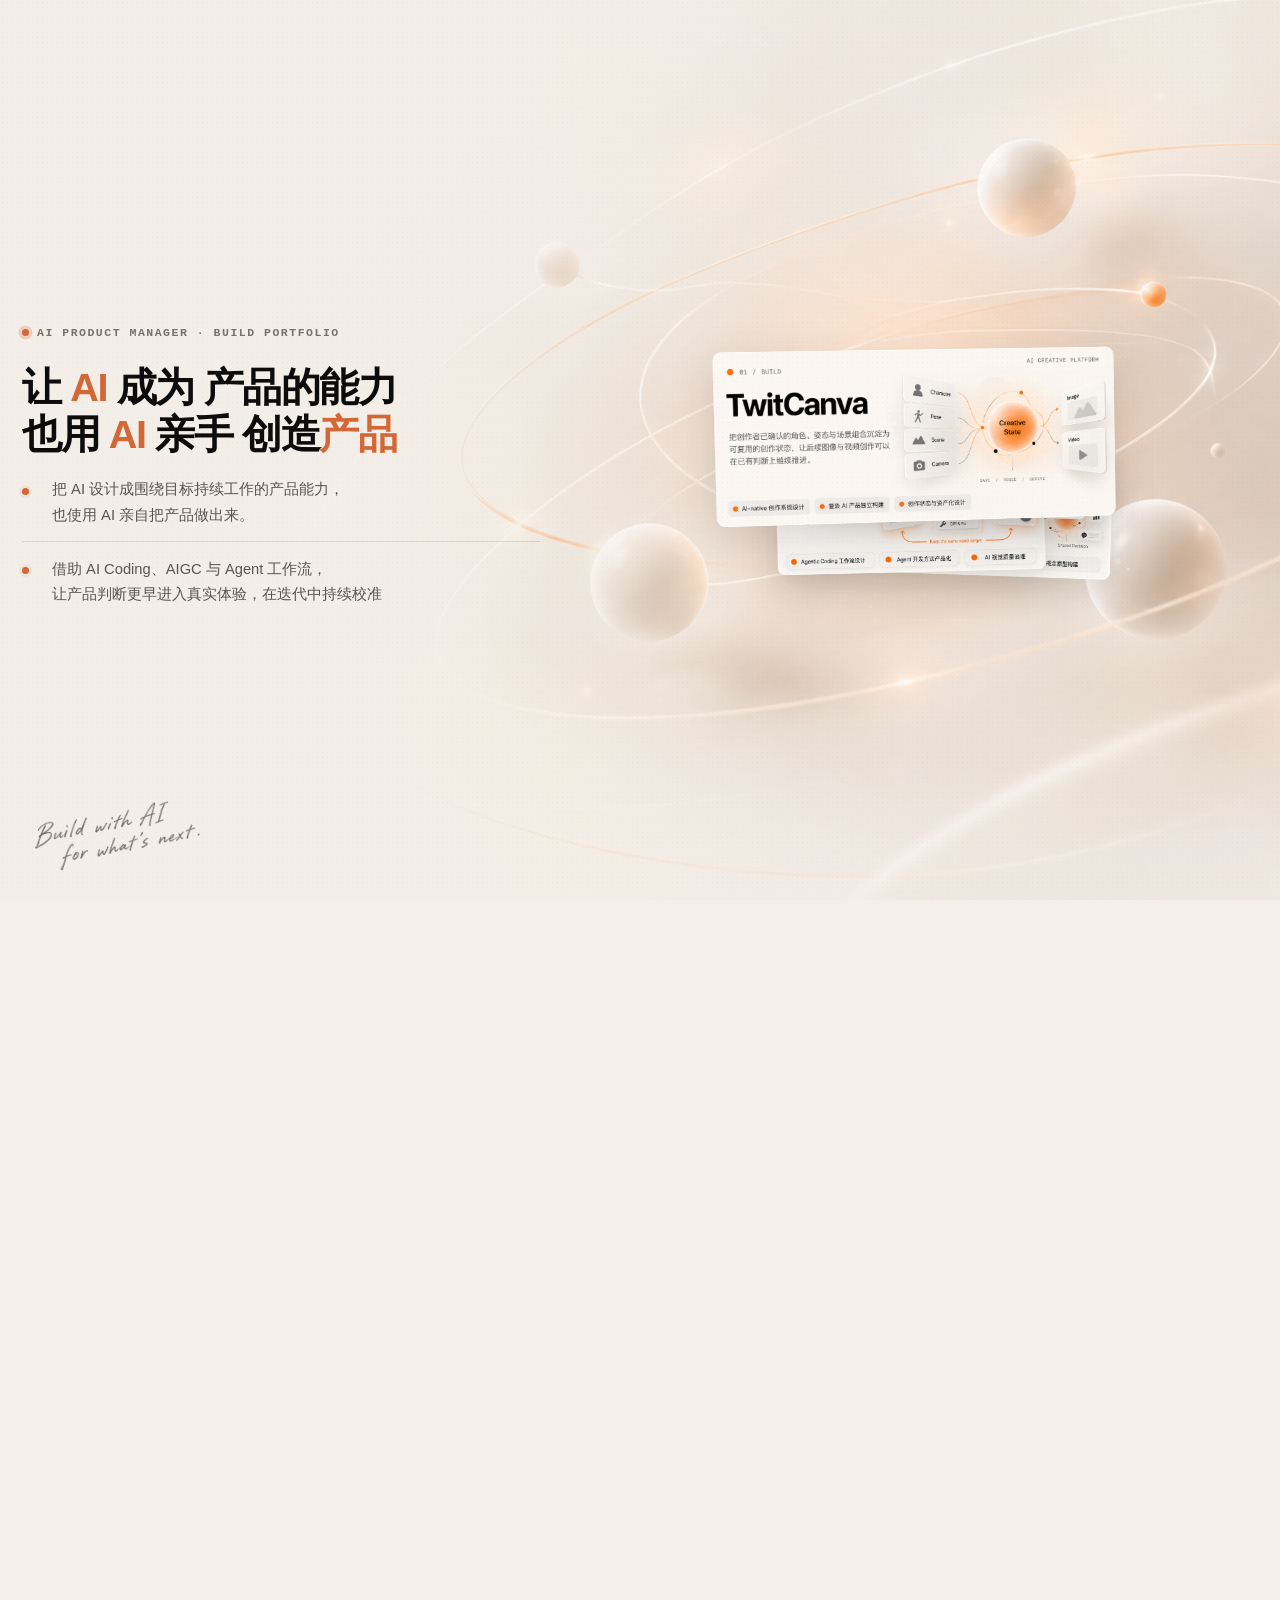
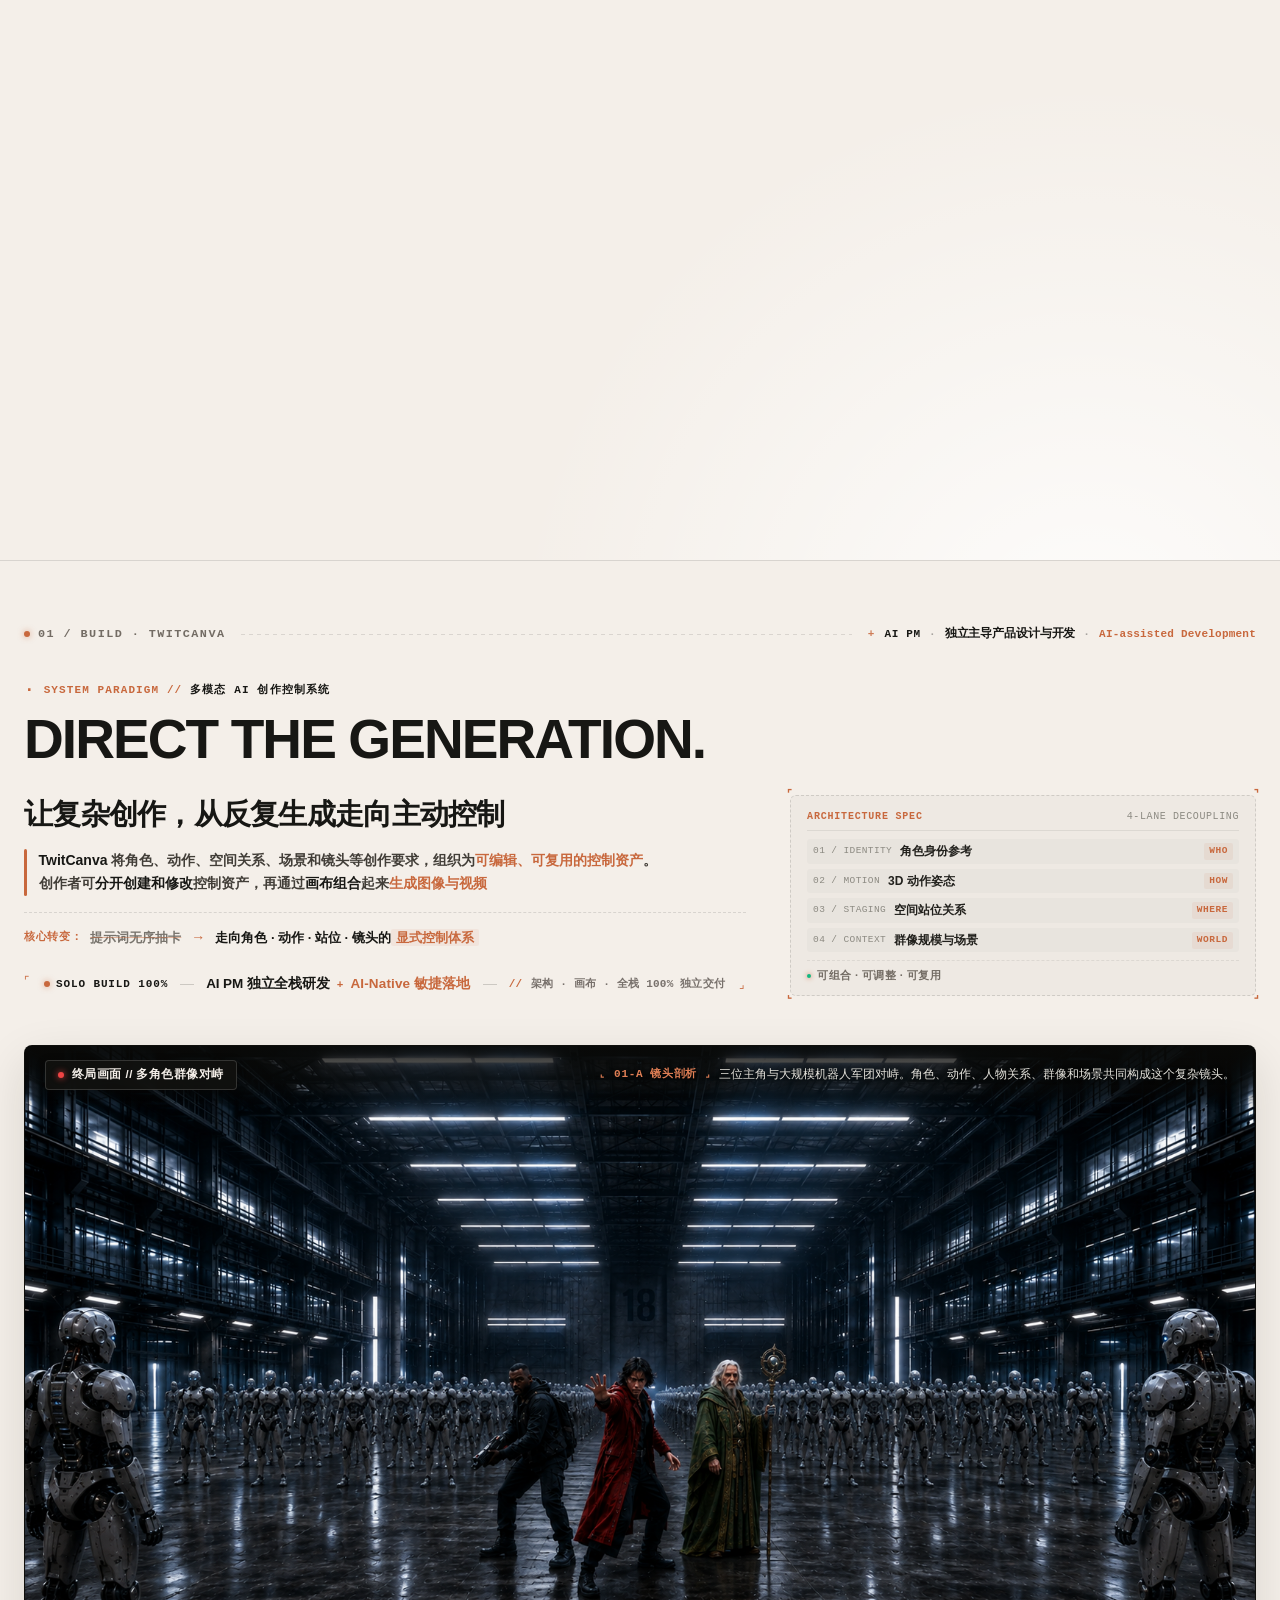
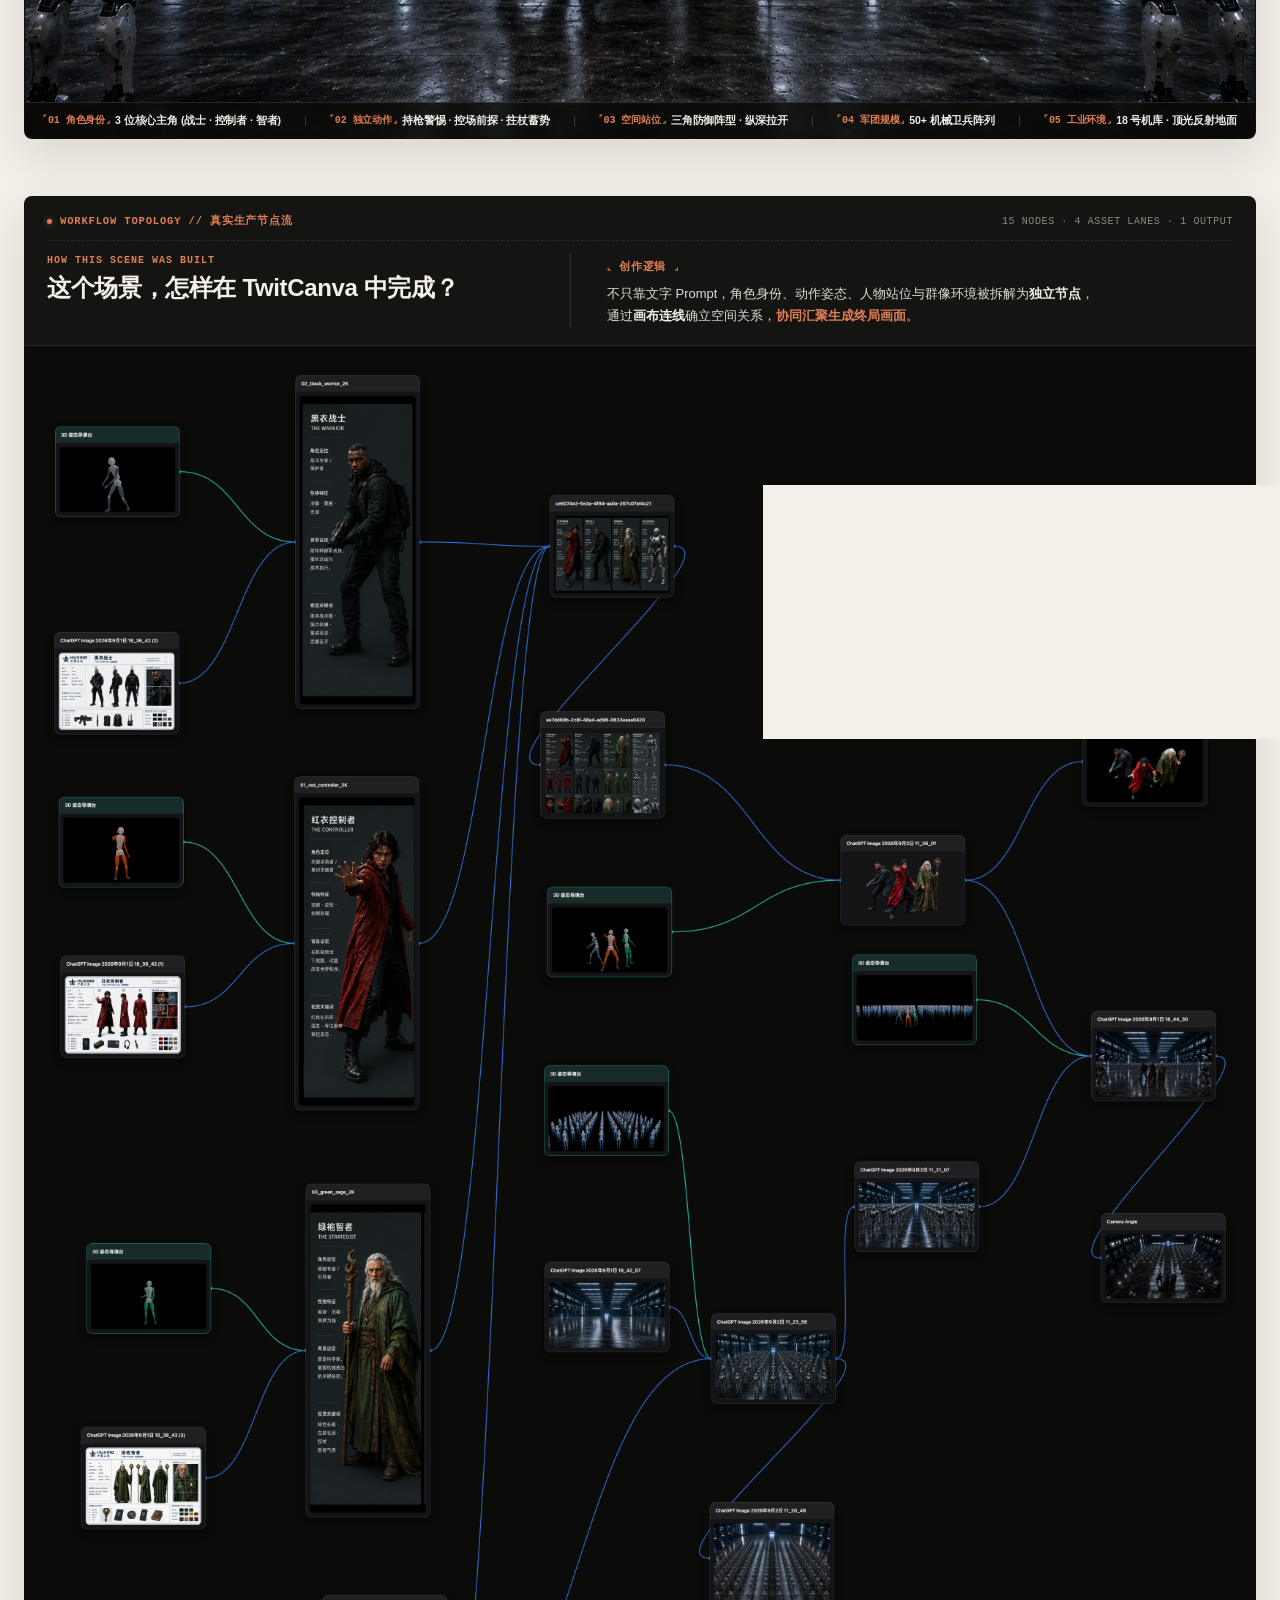
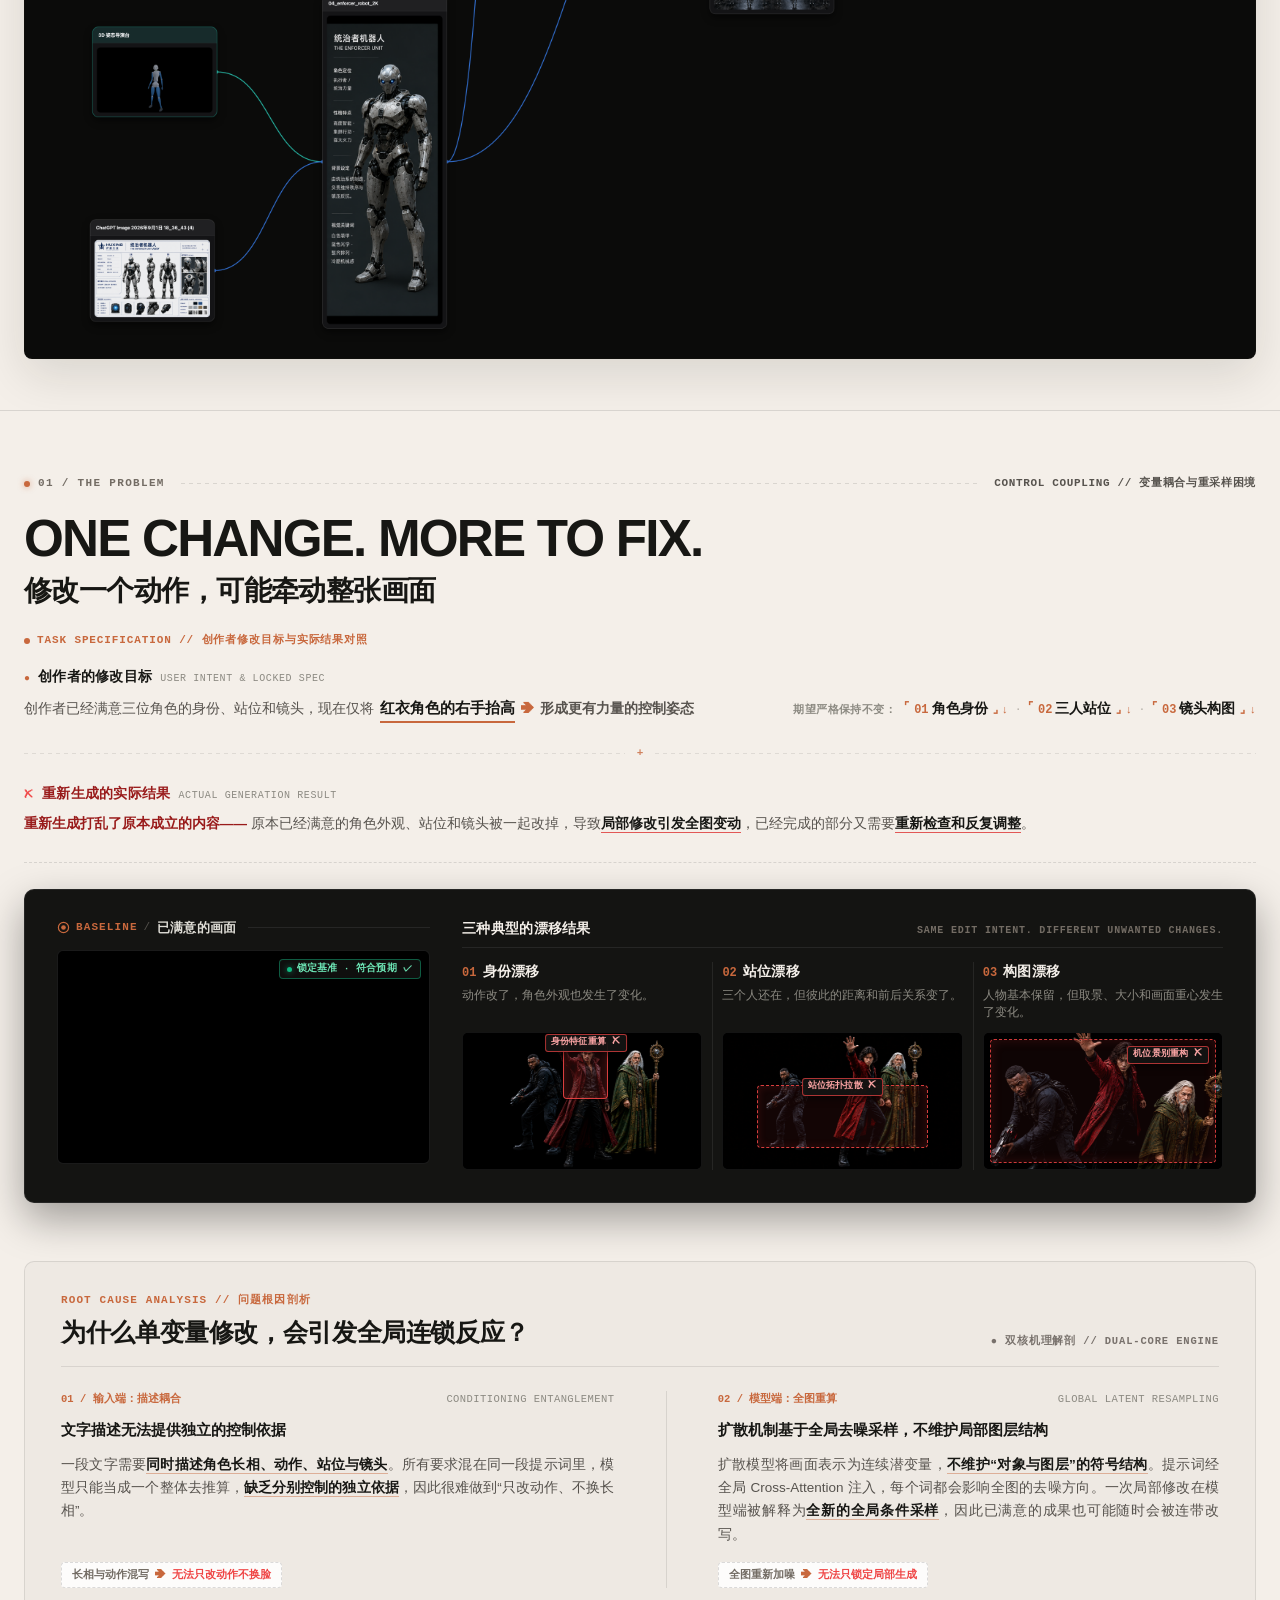
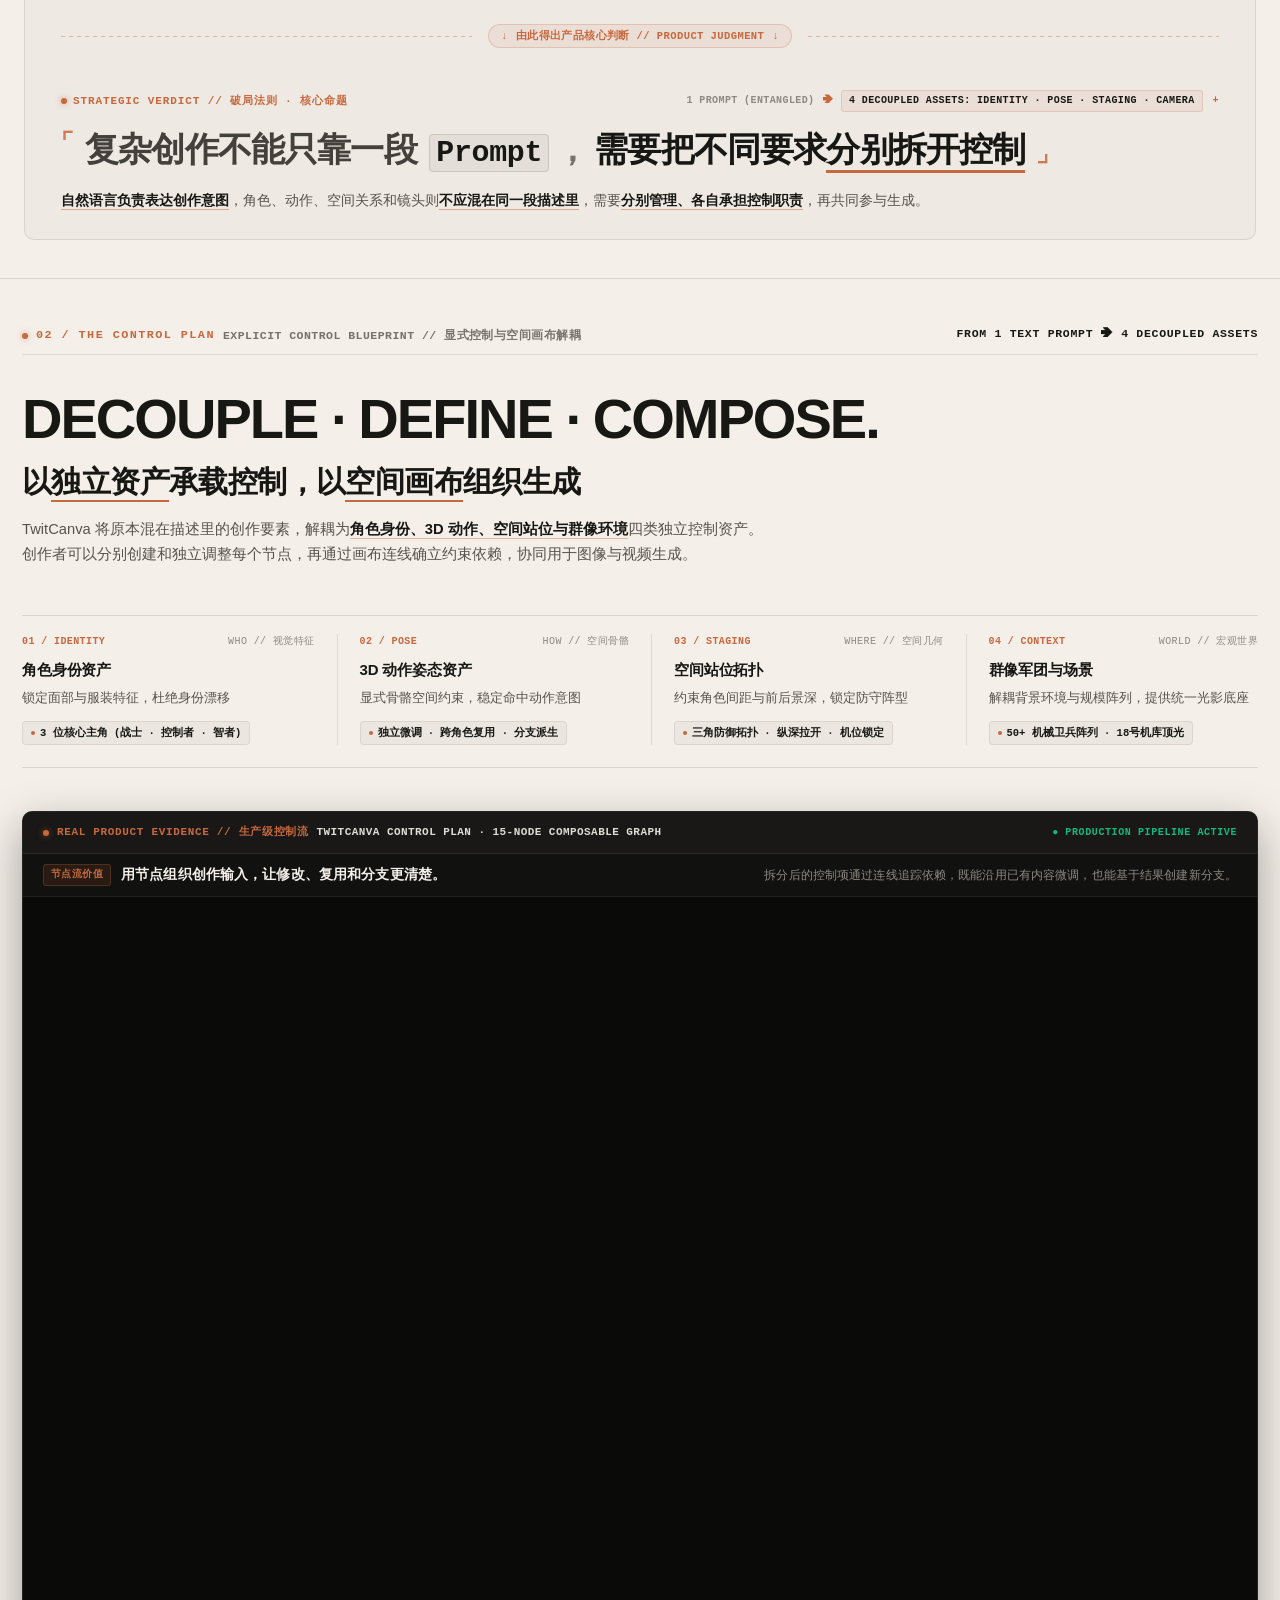
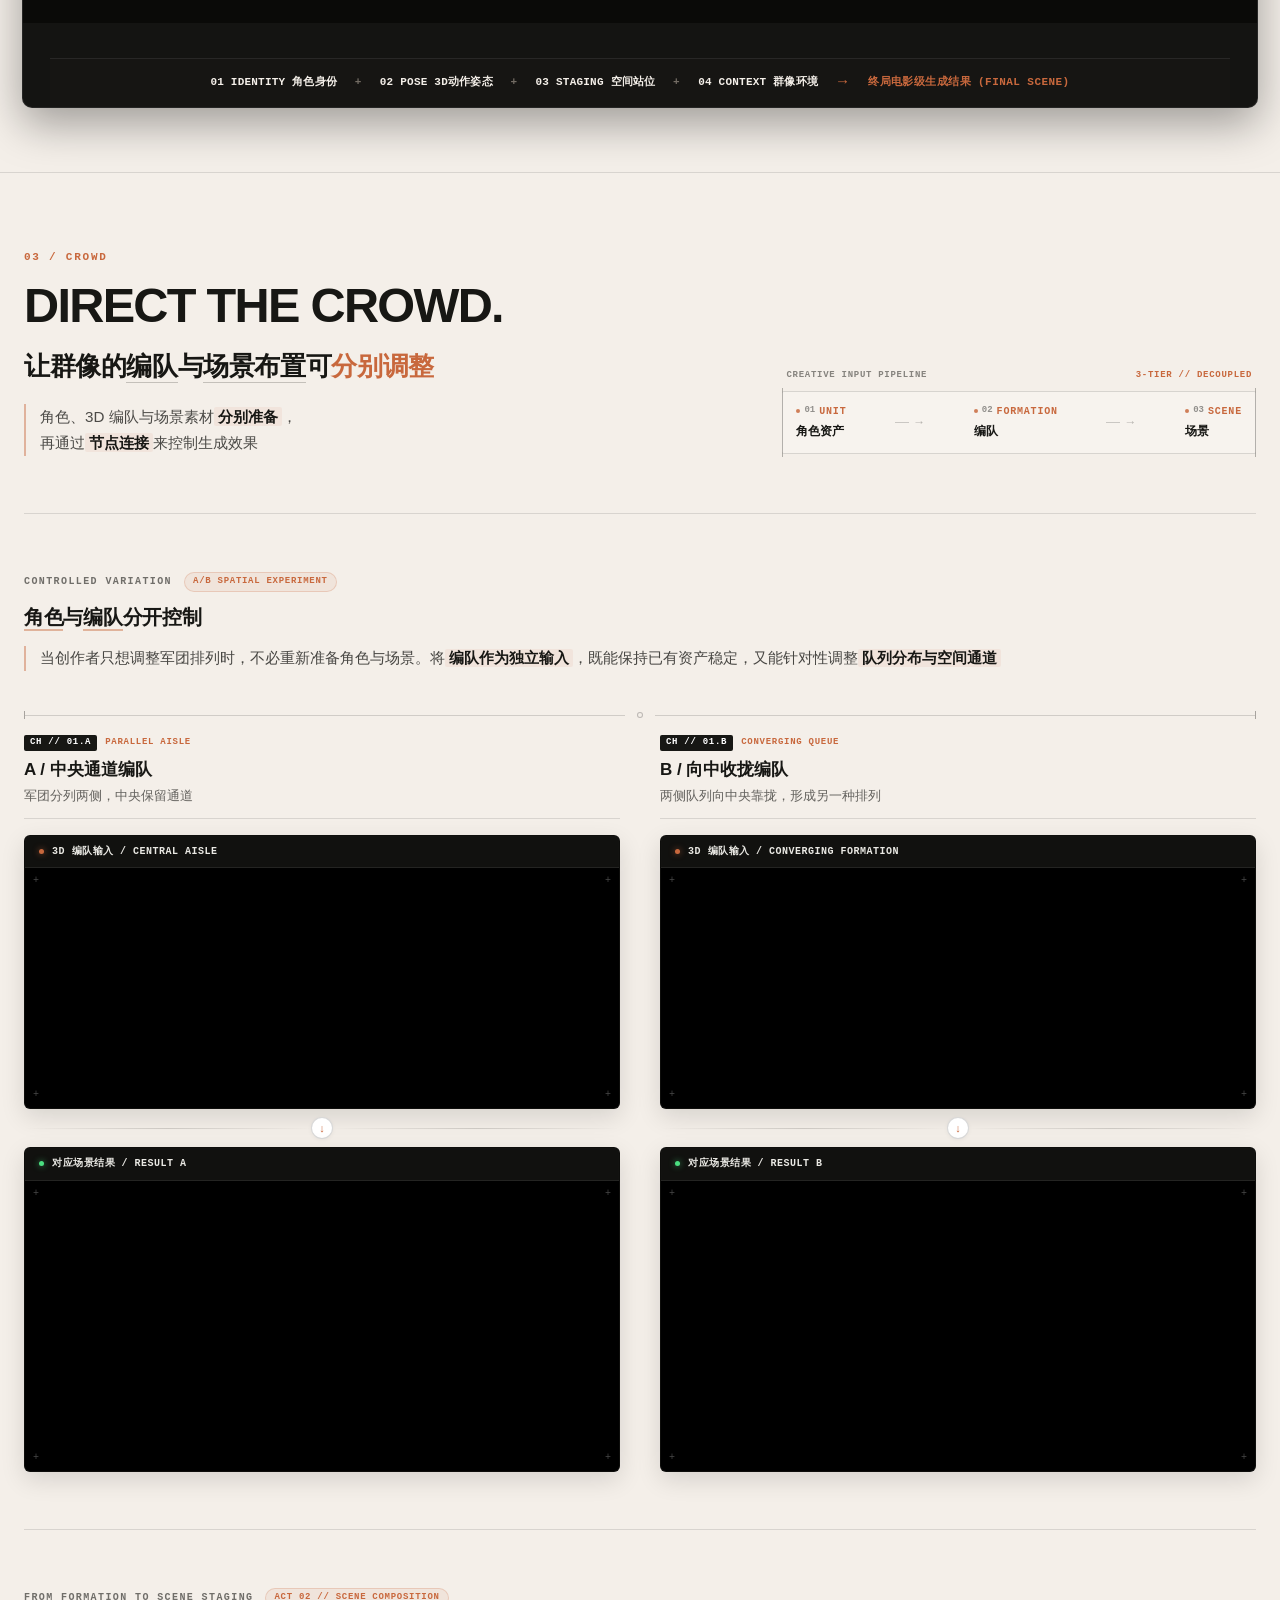
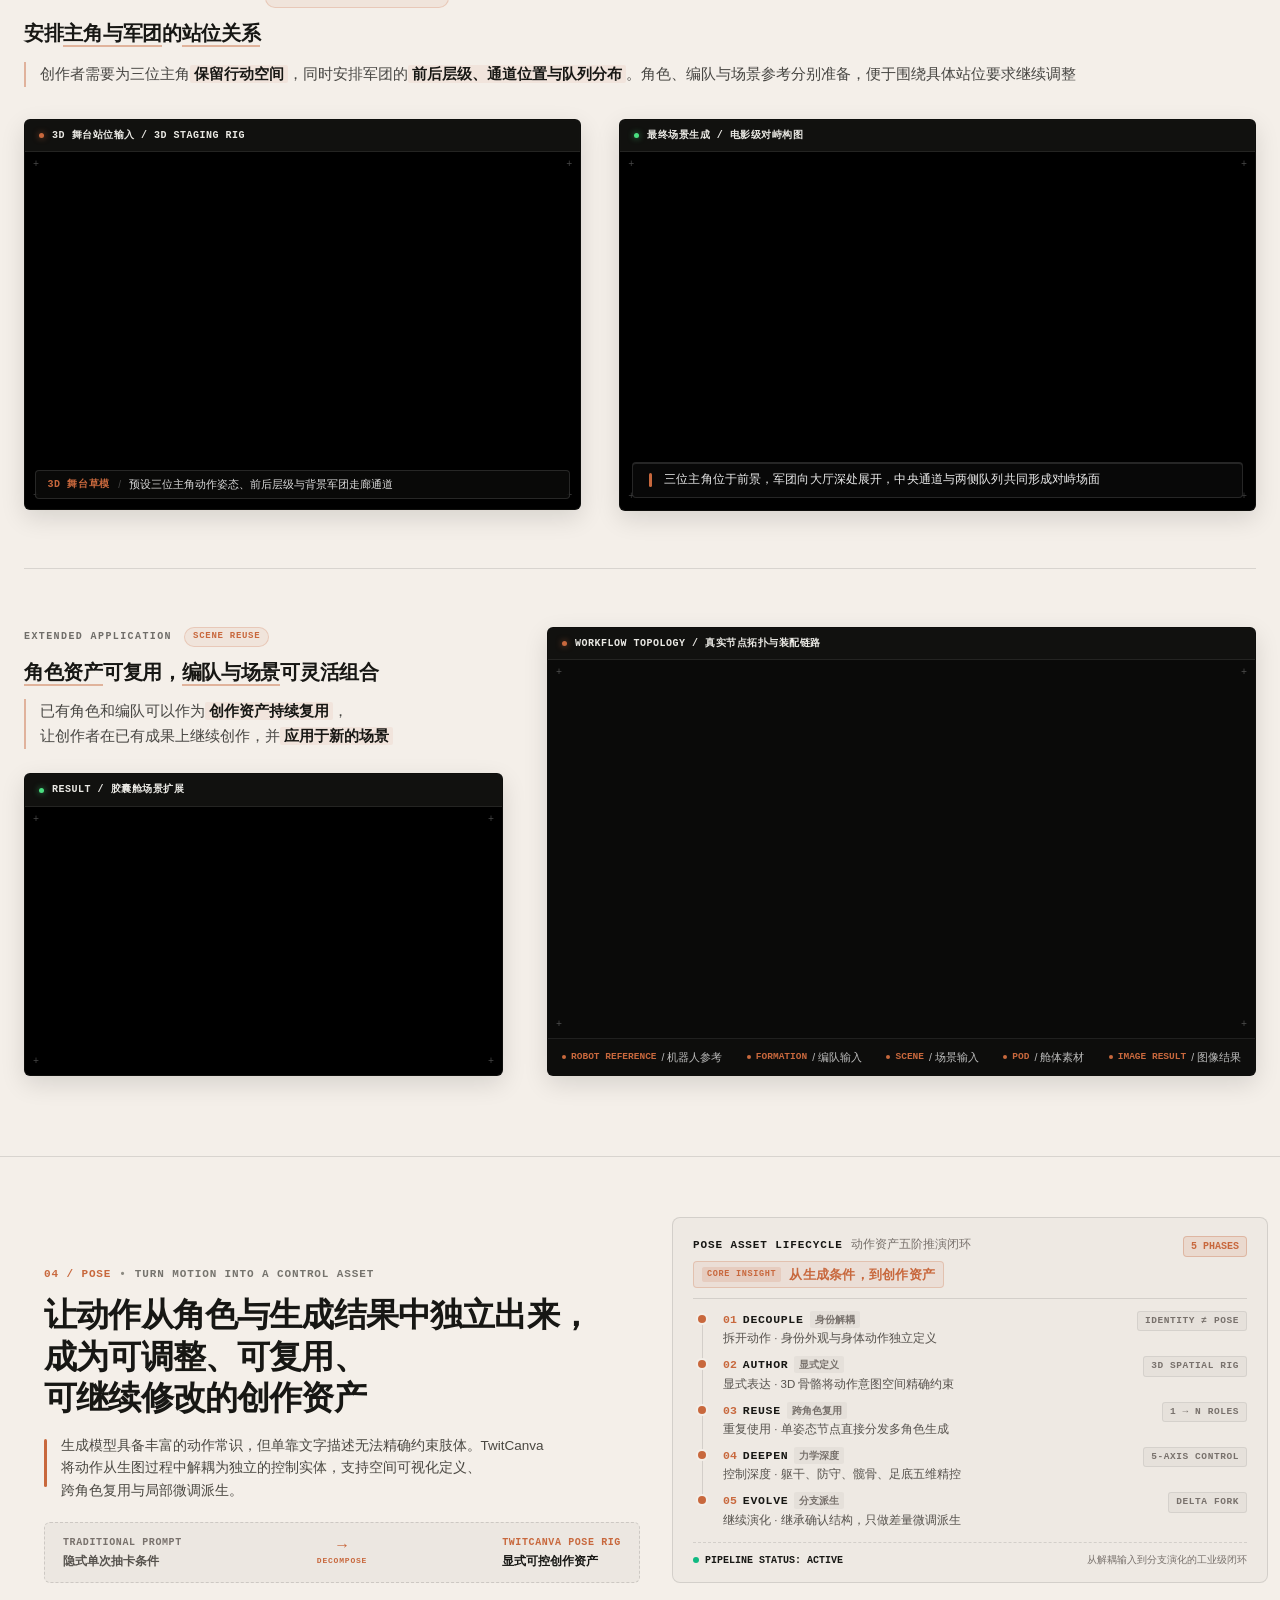
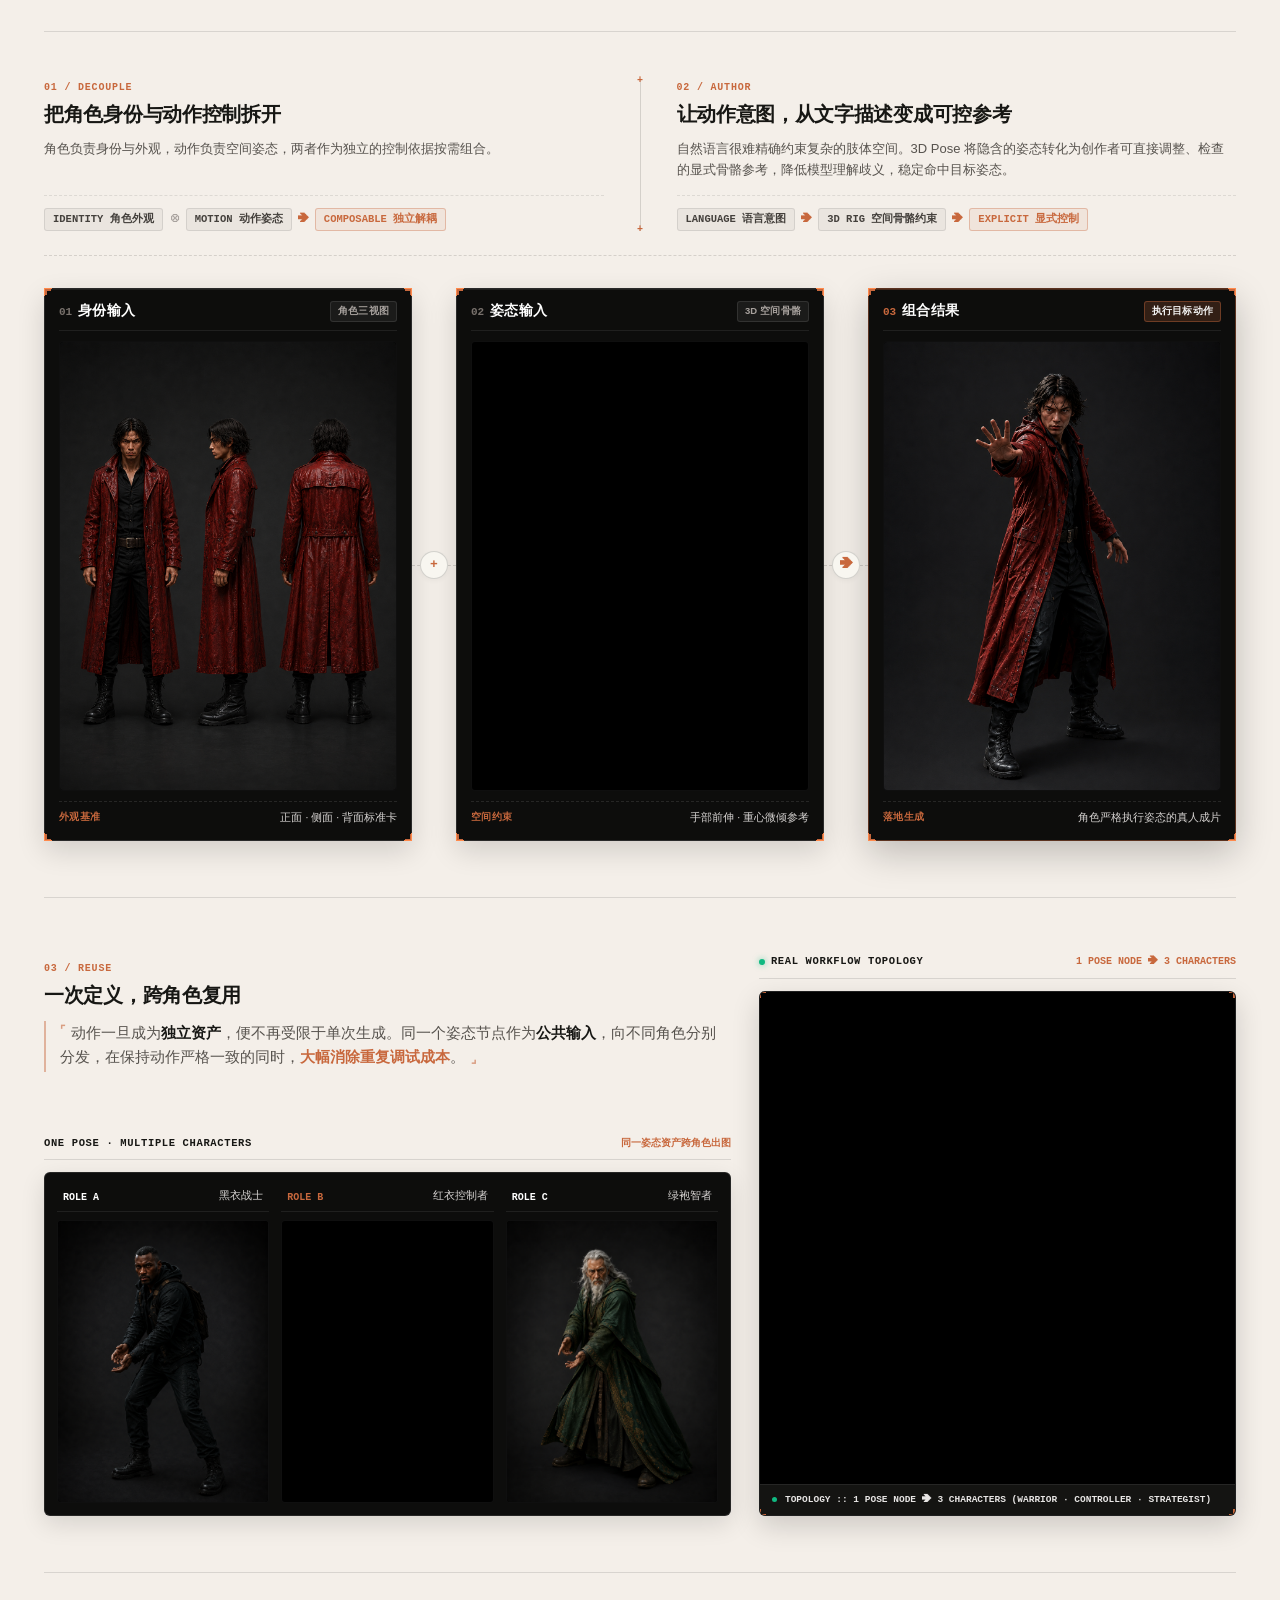
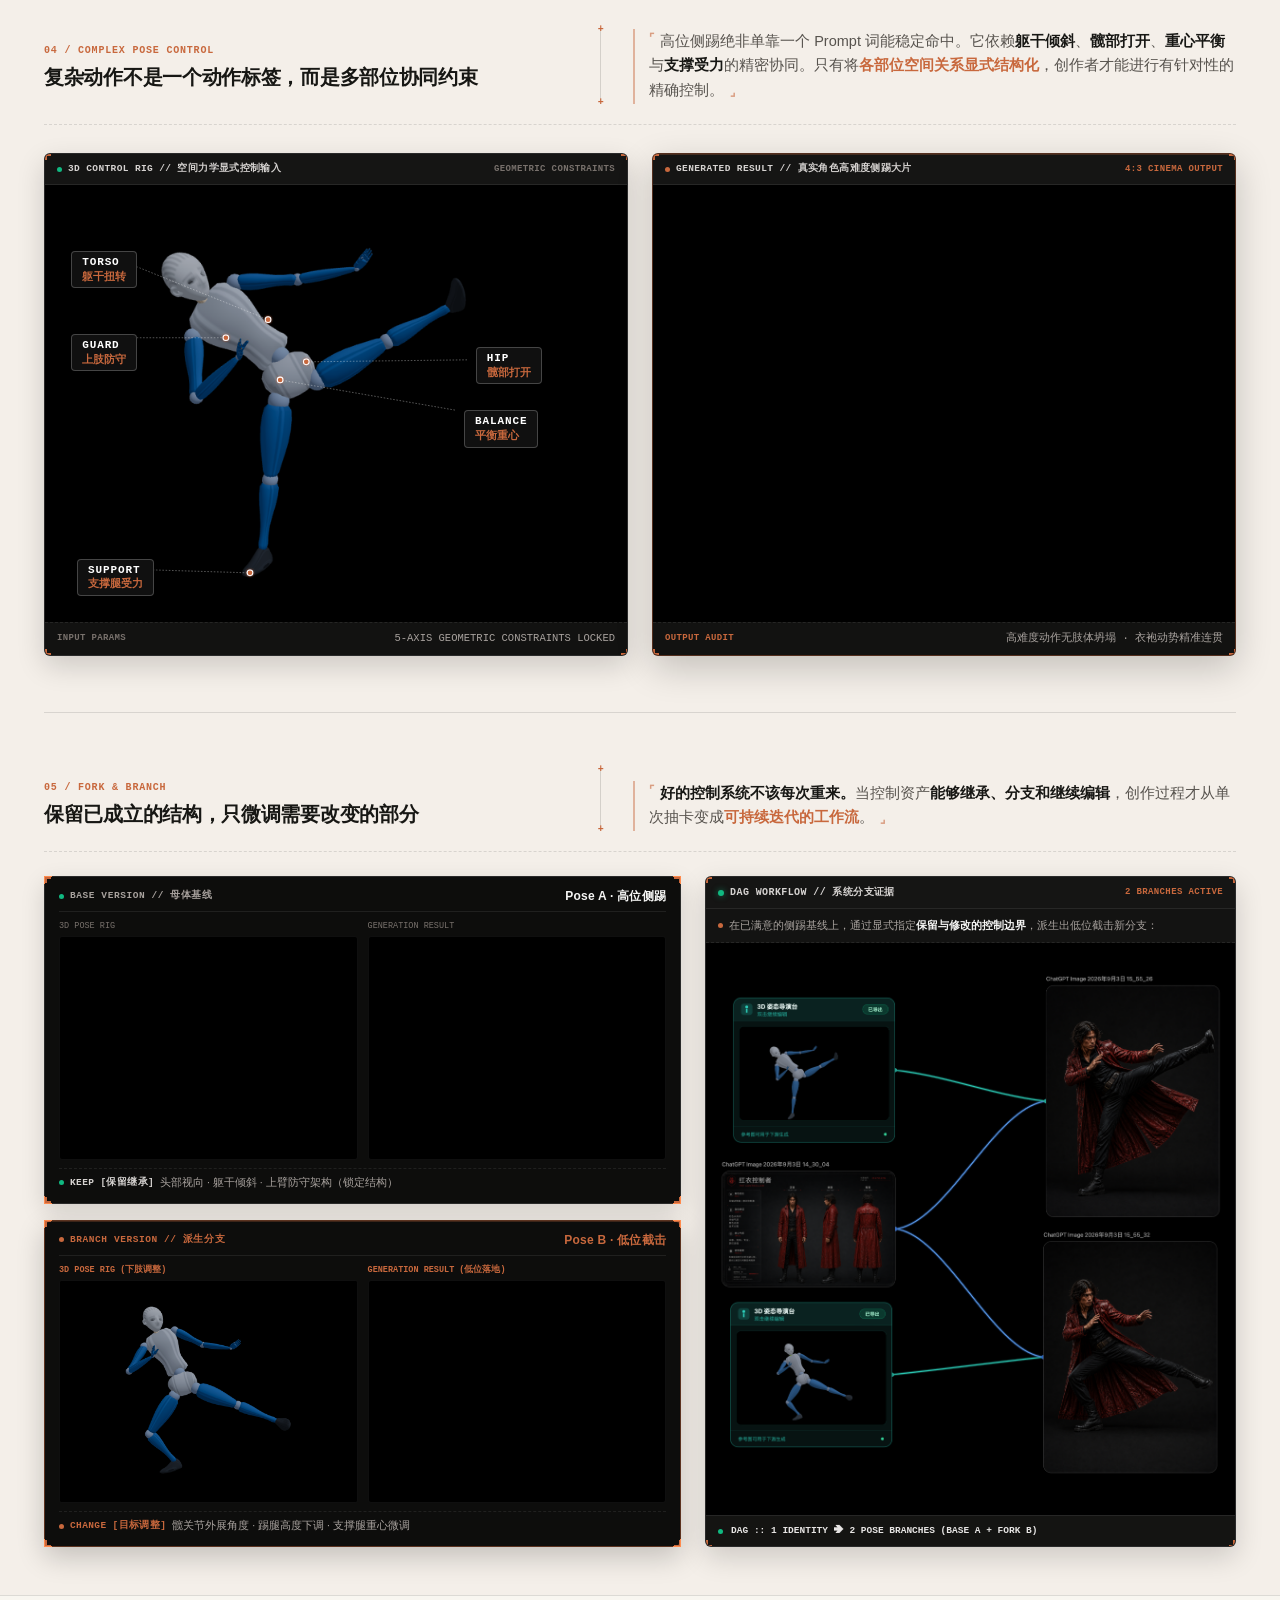
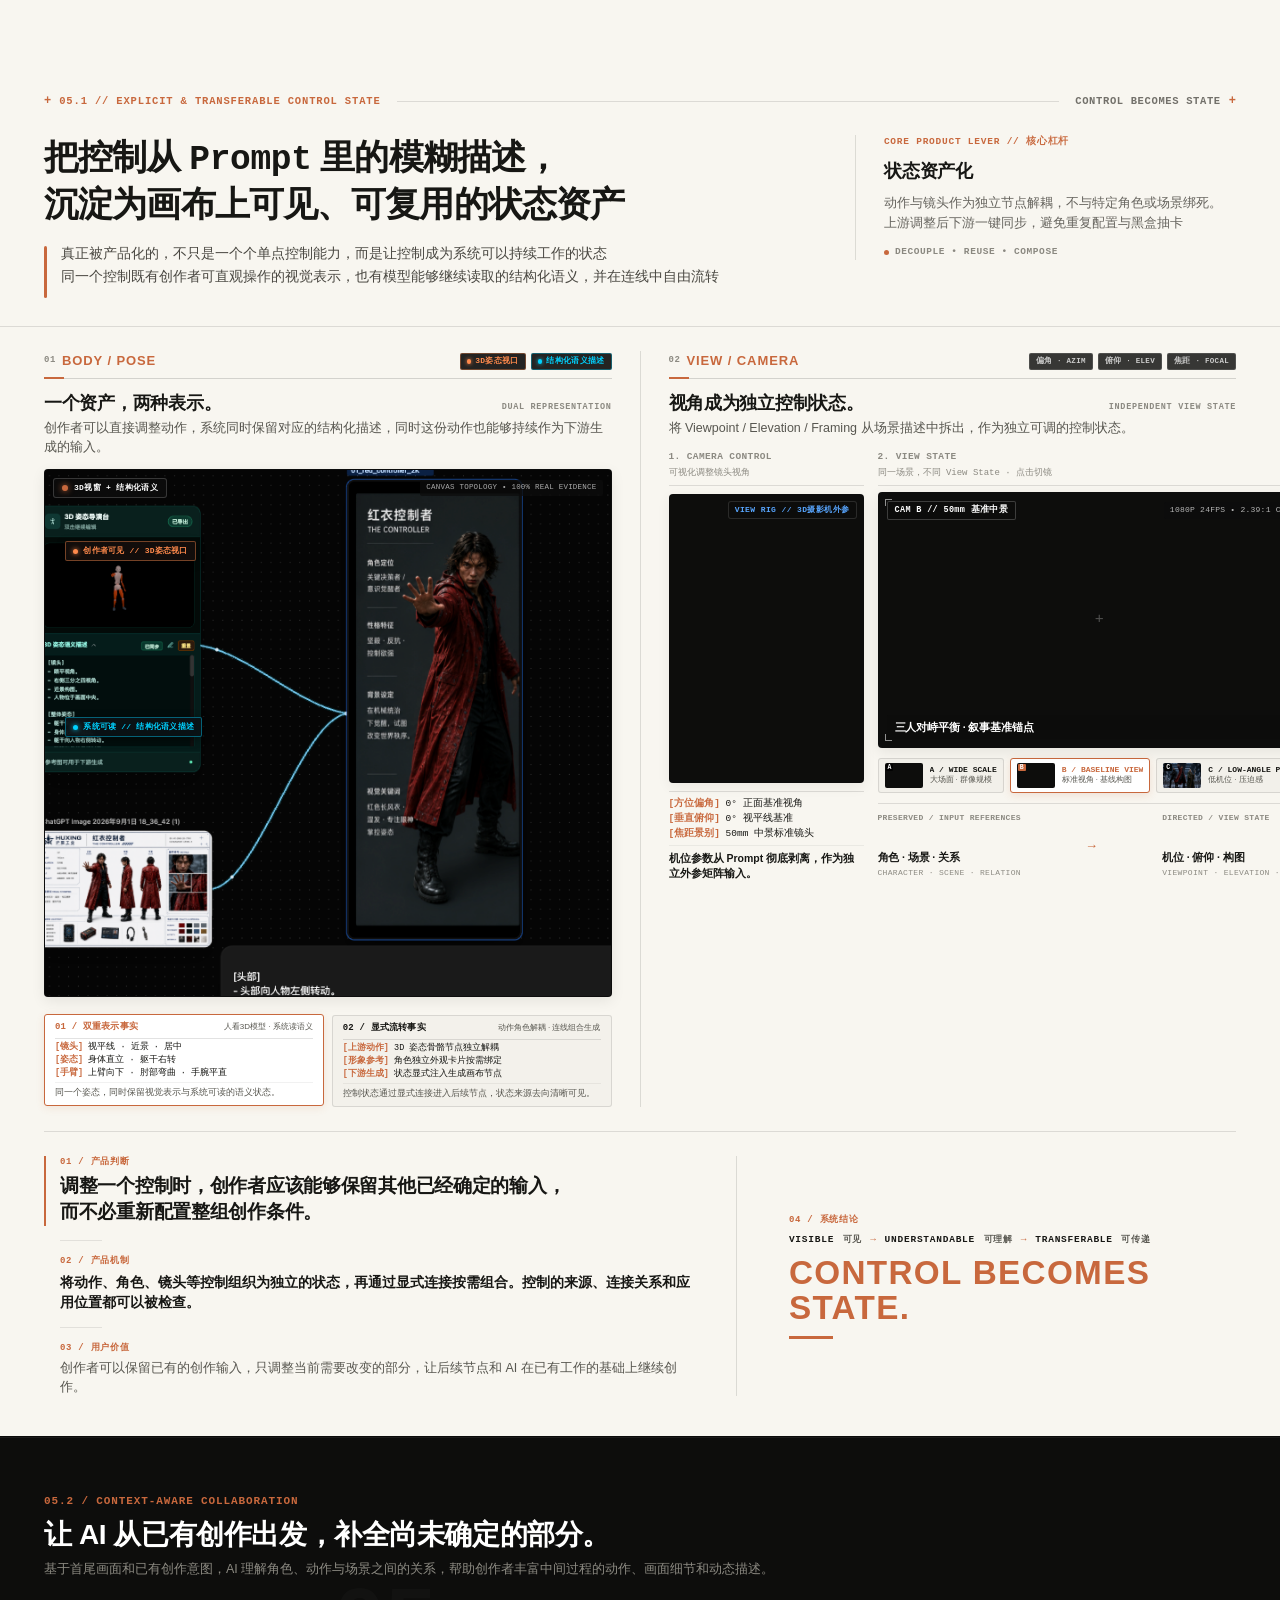
==== index.html @ 57d4fed2 "fix(hermes): target top of daily training reader without case anchor" ====
<!doctype html>
<html lang="zh-CN">
<head>
  <meta charset="utf-8" />
  <meta name="viewport" content="width=device-width, initial-scale=1" />
  <meta name="description" content="AI Product Build Portfolio — 把不确定性变成可以判断的证据。" />
  <meta name="theme-color" content="#f3efe8" />
  <title>AI Product Build Portfolio</title>
  <link rel="stylesheet" href="./styles.css?v=20260910_final" />
  <link rel="stylesheet" href="./css/00-global-hero-r2.css?v=20260911_hero_editorial_groups_v3" />
  <link rel="stylesheet" href="./css/06-profile-thanks.css?v=20260910_profile_bg_v1" />
  <script src="./script.js?v=20260911_hero_merge_v1" defer></script>
</head>
<body>
  <a class="skip-link" href="#twitcanva-h1-r1">跳到作品</a>

  <header class="topbar" aria-label="主导航">
    <a class="brand-mark" href="#top" aria-label="回到顶部">
      <span class="brand-dot" aria-hidden="true"></span>
      <span>AI Product Portfolio</span>
    </a>
    <nav class="nav-pill nav-pill--project-tabs" aria-label="作品集核心导航">
      <a href="#twitcanva" class="nav-tab" data-target="twitcanva">
        <span class="nav-tab__num">01</span>
        <span class="nav-tab__cn">产品构建</span>
        <span class="nav-tab__en">SOLO BUILD</span>
      </a>
      <a href="#hermes" class="nav-tab" data-target="hermes">
        <span class="nav-tab__num">02</span>
        <span class="nav-tab__cn">思维训练</span>
        <span class="nav-tab__en">THINKING</span>
      </a>
      <a href="#ui-skill-lab" class="nav-tab" data-target="ui-skill-lab">
        <span class="nav-tab__num">03</span>
        <span class="nav-tab__cn">Agent Skill 设计</span>
        <span class="nav-tab__en">PRODUCTIZE</span>
      </a>
      <a href="#guangfan" class="nav-tab" data-target="guangfan">
        <span class="nav-tab__num">04</span>
        <span class="nav-tab__cn">概念验证</span>
        <span class="nav-tab__en">VALIDATE</span>
      </a>
      <a href="#closing-profile" class="nav-tab" data-target="closing-profile">
        <span class="nav-tab__num">05</span>
        <span class="nav-tab__cn">个人介绍</span>
        <span class="nav-tab__en">PROFILE</span>
      </a>
    </nav>
  </header>

  <main>
    <section class="hero-scroll" id="top">
      <div class="hero-stage">
        <div class="hero-galaxy" aria-hidden="true"></div>
        <div class="hero-copy reveal is-visible">
          <p class="kicker"><span class="kicker-mark"></span> AI Product Manager · Build Portfolio</p>
          <h1 class="hero-title-editorial">
            <span class="hero-title-line">让 <span class="hero-hl hero-hl--orange">AI</span> 成为 产品的能力</span>
            <span class="hero-title-line">也用 <span class="hero-hl hero-hl--orange">AI</span> 亲手 创造<span class="hero-hl hero-hl--orange">产品</span></span>
          </h1>
          <div class="hero-sub-editorial">
            <div class="hero-sub-group">
              <p class="hero-sub-line">把 AI 设计成围绕目标持续工作的产品能力，</p>
              <p class="hero-sub-line">也使用 AI 亲自把产品做出来。</p>
            </div>
            <div class="hero-sub-group">
              <p class="hero-sub-line">借助 AI Coding、AIGC 与 Agent 工作流，</p>
              <p class="hero-sub-line">让产品判断更早进入真实体验，在迭代中持续校准</p>
            </div>
          </div>
        </div>

        <div class="hero-signatures" aria-label="手写签名">
          <figure class="hero-signature hero-signature--build-with-ai">
            <img
              src="assets/images/profile/signature-build-with-ai.png"
              alt="手写签名：Build with AI for what's next."
              loading="eager"
              decoding="async"
            />
          </figure>
        </div>

        <div class="hero-visuals" data-orbital-3d="true" aria-label="四个互补的 AI-native PM 能力证明与快速索引">
          <a href="#twitcanva-h1-r1" class="hero-card hero-card--orbital hero-card--twit" data-speed="0.72" data-tilt="-2.5" aria-label="跳转至 01 / BUILD · 多模态 AI 创作控制系统">
            <span class="hero-card__mesh">
              <img class="hero-card-image" src="assets/images/hero-refresh/01-build.png" alt="01 / BUILD · TwitCanva 多模态 AI 创作控制系统" loading="eager" decoding="async">
            </span>
          </a>

          <a href="#hermes" class="hero-card hero-card--orbital hero-card--hermes" data-speed="1.06" data-tilt="1.2" aria-label="跳转至 02 / SYSTEMIZE · Daily Product Thinking Training">
            <span class="hero-card__mesh">
              <img class="hero-card-image" src="assets/images/hero-refresh/02-systemize.png?v=20260910_hero_outline_v1" alt="02 / SYSTEMIZE · Daily Product Thinking Training" loading="eager" decoding="async">
            </span>
          </a>

          <a href="#ui-skill-lab" class="hero-card hero-card--orbital hero-card--ui" data-speed="0.9" data-tilt="-1.1" aria-label="跳转至 03 / PRODUCTIZE · UI Skill Lab">
            <span class="hero-card__mesh">
              <img class="hero-card-image" src="assets/images/hero-refresh/03-productize.png?v=20260910_hero_outline_v1" alt="03 / PRODUCTIZE · UI Skill Lab" loading="eager" decoding="async">
            </span>
          </a>

          <a href="#guangfan" class="hero-card hero-card--orbital hero-card--guangfan" data-speed="1.22" data-tilt="2.2" aria-label="跳转至 04 / VALIDATE · AI Product Concept Validation">
            <span class="hero-card__mesh">
              <img class="hero-card-image" src="assets/images/hero-refresh/04-validate.png?v=20260910_hero_outline_v1" alt="04 / VALIDATE · AI Product Concept Validation" loading="eager" decoding="async">
            </span>
          </a>
        </div>
      </div>
    </section>

    <!-- 00 | HERO — TWITCANVA DESIGN R1.4.1 (Final Polish & Frozen) -->
    <section class="tc-h1-r1" id="twitcanva-h1-r1" aria-label="01 / BUILD · TwitCanva Hero">
      <span id="twitcanva" style="position:absolute; top:0; pointer-events:none;" aria-hidden="true"></span>
      <div class="tc-h1-r1__container">

        <!-- 01. Meta Header (Engineering Ruler Bar) -->
        <header class="tc-h1-r1__header">
          <div class="tc-h1-r1__meta-left">
            <span class="pulse-dot"></span>
            <span>01 / BUILD · TWITCANVA</span>
          </div>
          <div class="tc-h1-r1__meta-ruler-line" aria-hidden="true"></div>
          <div class="tc-h1-r1__meta-right tc-h1-r1__craft-seal-header" aria-label="大师工匠印签 · 独立主导研发凭证">
            <span class="seal-crosshair" aria-hidden="true">+</span>
            <strong class="seal-role">AI PM</strong>
            <span class="seal-sep" aria-hidden="true">·</span>
            <span class="seal-claim">独立主导产品设计与开发</span>
            <span class="seal-sep" aria-hidden="true">·</span>
            <span class="seal-method">AI-assisted Development</span>
          </div>
        </header>

        <!-- 02. Product Statement (Asymmetric 60:40 Editorial Grid with R5 Copy) -->
        <div class="tc-h1-r1__statement">
          <!-- Top Category Kicker -->
          <div class="tc-h1-r1__category">
            <span class="category-tag">SYSTEM PARADIGM //</span>
            <span class="category-text">多模态 AI 创作控制系统</span>
          </div>

          <!-- Single-line English Master Display -->
          <h1 class="tc-h1-r1__title">DIRECT THE GENERATION.</h1>

          <!-- Asymmetric 60:40 Body Grid -->
          <div class="tc-h1-r1__statement-grid">
            <!-- Left 64%: Core Headline & Main Narrative Paragraph -->
            <div class="tc-h1-r1__statement-left">
              <h2 class="tc-h1-r1__headline-zh">让复杂创作，从反复生成走向主动控制</h2>

              <div class="tc-h1-r1__lead-wrap">
                <span class="tc-h1-r1__lead-spine" aria-hidden="true"></span>
                <p class="tc-h1-r1__lead">
                  <strong class="tc-hl">TwitCanva</strong> 将角色、动作、空间关系、场景和镜头等创作要求，组织为<strong class="tc-hl tc-hl--orange">可编辑、可复用的控制资产</strong>。<br>创作者可<strong class="tc-hl">分开创建和修改</strong>控制资产，再通过<strong class="tc-hl">画布组合</strong>起来<strong class="tc-hl tc-hl--orange">生成图像与视频</strong>
                </p>
              </div>

              <!-- Pure Narrative Contrast Flow (No Box, Pure Text Stream) -->
              <div class="tc-h1-r1__contrast-flow" aria-label="核心转变对撞导轨">
                <span class="flow-prefix">核心转变：</span>
                <span class="flow-from">提示词无序抽卡</span>
                <span class="flow-arrow" aria-hidden="true">&rarr;</span>
                <span class="flow-to">走向<strong>角色 · 动作 · 站位 · 镜头</strong>的<span class="highlight-accent">显式控制体系</span></span>
              </div>

              <!-- Scheme A: Blueprint Caliper Stream (100% De-boxed, Zero Chunky Boxes) -->
              <div class="tc-h1-r1__solo-caliper" aria-label="个人独立全栈研发凭证">
                <span class="caliper-bracket caliper-bracket--lead" aria-hidden="true">⌜</span>
                
                <div class="caliper-core-badge">
                  <span class="pulse-dot"></span>
                  <span class="caliper-solo-tag">SOLO BUILD 100%</span>
                </div>

                <span class="caliper-hairline-connector" aria-hidden="true"></span>

                <div class="caliper-role-group">
                  <strong class="caliper-role-title">AI PM 独立全栈研发</strong>
                  <span class="caliper-crosshair" aria-hidden="true">+</span>
                  <strong class="caliper-paradigm-title">AI-Native 敏捷落地</strong>
                </div>

                <span class="caliper-hairline-connector" aria-hidden="true"></span>

                <span class="caliper-scope-telemetry">
                  <span class="scope-prefix">//</span> 架构 · 画布 · 全栈 100% 独立交付
                </span>

                <span class="caliper-bracket caliper-bracket--tail" aria-hidden="true">⌟</span>
              </div>
            </div>

            <!-- Right 36%: 4-Lane Decoupling Architectural Spec Rail -->
            <div class="tc-h1-r1__statement-right">
              <div class="tc-h1-r1__spec-rail-box">
                <span class="spec-corner spec-corner--tl">⌜</span>
                <span class="spec-corner spec-corner--tr">⌝</span>
                <span class="spec-corner spec-corner--bl">⌞</span>
                <span class="spec-corner spec-corner--br">⌟</span>
                <div class="spec-rail-header">
                  <span class="spec-badge">ARCHITECTURE SPEC</span>
                  <span class="spec-meta">4-LANE DECOUPLING</span>
                </div>
                <div class="spec-rail-list">
                  <div class="spec-rail-item">
                    <span class="item-code">01 / IDENTITY</span>
                    <span class="item-name">角色身份参考</span>
                    <span class="item-tag">WHO</span>
                  </div>
                  <div class="spec-rail-item">
                    <span class="item-code">02 / MOTION</span>
                    <span class="item-name">3D 动作姿态</span>
                    <span class="item-tag">HOW</span>
                  </div>
                  <div class="spec-rail-item">
                    <span class="item-code">03 / STAGING</span>
                    <span class="item-name">空间站位关系</span>
                    <span class="item-tag">WHERE</span>
                  </div>
                  <div class="spec-rail-item">
                    <span class="item-code">04 / CONTEXT</span>
                    <span class="item-name">群像规模与场景</span>
                    <span class="item-tag">WORLD</span>
                  </div>
                </div>
                <div class="spec-rail-footer">
                  <span class="telemetry-dot"></span>
                  <span>可组合 · 可调整 · 可复用</span>
                </div>
              </div>
            </div>
          </div>
        </div>

        <!-- 03. Final Scene Stage (Cinema Master Viewport - Integrated In-Canvas HUD) -->
        <div class="tc-h1-r1__result">
          <div class="tc-h1-r1__media-frame tc-h1-r1__media-frame--final">
            
            <!-- Top HUD Overlay (Scene Name & Lens Breakdown) -->
            <div class="tc-h1-r1__frame-top-hud">
              <div class="hud-badge">
                <span class="rec-dot"></span>
                <span class="hud-title">终局画面 // 多角色群像对峙</span>
              </div>
              <div class="hud-caption">
                <span class="caption-tag">⌞ 01-A 镜头剖析 ⌟</span>
                <span class="caption-text">三位主角与大规模机器人军团对峙。角色、动作、人物关系、群像和场景共同构成这个复杂镜头。</span>
              </div>
            </div>

            <!-- 16:9 Cinema Image -->
            <img class="tc-h1-r1__img--final" src="assets/images/twitcanva/twitcanva-h1-final-scene.png" alt="多角色群像对峙：三位核心角色 VS 机械军团" loading="eager" decoding="async">

            <!-- Bottom Dock Overlay (5-Dimension Scene Decoder) -->
            <div class="tc-h1-r1__frame-bottom-dock" aria-label="场景 5 维要素微解构">
              <div class="dock-item">
                <span class="dock-bracket">⌜01 角色身份⌟</span>
                <span class="dock-val">3 位核心主角 (战士 · 控制者 · 智者)</span>
              </div>
              <span class="dock-divider" aria-hidden="true"></span>
              <div class="dock-item">
                <span class="dock-bracket">⌜02 独立动作⌟</span>
                <span class="dock-val">持枪警惕 · 控场前探 · 拄杖蓄势</span>
              </div>
              <span class="dock-divider" aria-hidden="true"></span>
              <div class="dock-item">
                <span class="dock-bracket">⌜03 空间站位⌟</span>
                <span class="dock-val">三角防御阵型 · 纵深拉开</span>
              </div>
              <span class="dock-divider" aria-hidden="true"></span>
              <div class="dock-item">
                <span class="dock-bracket">⌜04 军团规模⌟</span>
                <span class="dock-val">50+ 机械卫兵阵列</span>
              </div>
              <span class="dock-divider" aria-hidden="true"></span>
              <div class="dock-item">
                <span class="dock-bracket">⌜05 工业环境⌟</span>
                <span class="dock-val">18 号机库 · 顶光反射地面</span>
              </div>
            </div>

          </div>
        </div>

        <!-- 04. Real Workflow Workbench (Option 1: Unified Workbench Housing) -->
        <div class="tc-h1-r1__control">
          
          <!-- Unified Workbench Window Housing (Solid Dark Header + Full Canvas Lower Bed) -->
          <div class="tc-h1-r1__workbench-window">
            
            <!-- Upper Control Bay (Solid Dark Header, Physically Attached to Canvas) -->
            <div class="workbench-control-bay">
              <div class="console-status-bar">
                <div class="status-left">
                  <span class="hud-pulse-dot"></span>
                  <span class="hud-badge-text">WORKFLOW TOPOLOGY // 真实生产节点流</span>
                </div>
                <div class="status-right">
                  <span class="hud-spec-tag">15 NODES · 4 ASSET LANES · 1 OUTPUT</span>
                </div>
              </div>

              <div class="console-main-grid">
                <!-- Left Title Block -->
                <div class="console-title-col">
                  <span class="console-kicker">HOW THIS SCENE WAS BUILT</span>
                  <h3 class="console-title">这个场景，怎样在 TwitCanva 中完成？</h3>
                </div>

                <!-- Center Divider -->
                <div class="console-divider" aria-hidden="true"></div>

                <!-- Right Narrative Block -->
                <div class="console-narrative-col">
                  <div class="narrative-tag">
                    <span class="bracket">⌞ 创作逻辑 ⌟</span>
                  </div>
                  <p class="console-desc">
                    不只靠文字 Prompt，角色身份、动作姿态、人物站位与群像环境被拆解为<strong class="desc-hl">独立节点</strong>，通过<strong class="desc-hl">画布连线</strong>确立空间关系，<span class="desc-accent">协同汇聚生成终局画面</span>。
                  </p>
                </div>
              </div>
            </div>

            <!-- Lower Canvas Bed (Full Natural Height, Zero Obstruction) -->
            <div class="workbench-canvas-bed">
              <img class="tc-h1-r1__img--canvas" src="assets/images/twitcanva/twitcanva-h1-control-canvas.png" alt="TwitCanva H1 控制画布工作流拓扑" loading="eager" decoding="async">
            </div>

          </div>
        </div>



      </div><!-- /.tc-h1-r1__container -->
    </section>

    <!-- ================================================================= -->
    <!-- 01 / THE PROBLEM — SCHEME 1 NEW PROPOSAL (Narrative & Mechanism)  -->
    <!-- ================================================================= -->
    <section class="tc-problem-r2" id="twitcanva-problem" aria-label="01 / THE PROBLEM · Control Coupling">
      <span id="twitcanva-problem-new" style="position:absolute; top:0; pointer-events:none;" aria-hidden="true"></span>
      <span id="twitcanva-problem-r1" style="position:absolute; top:0; pointer-events:none;" aria-hidden="true"></span>
      <div class="tc-problem-r2__container">

        <!-- 01. Meta Header & Scheme Tag -->
        <header class="tc-problem-r2__header">
          <div class="tc-problem-r2__meta-left">
            <span class="pulse-dot"></span>
            <span>01 / THE PROBLEM</span>
          </div>
          <div class="tc-problem-r2__meta-ruler-line" aria-hidden="true"></div>
          <div class="tc-problem-r2__meta-right">
            <span>CONTROL COUPLING // 变量耦合与重采样困境</span>
          </div>
        </header>

        <!-- 02. Statement Block -->
        <div class="tc-problem-r2__statement">
          <h1 class="tc-problem-r2__title">ONE CHANGE. MORE TO FIX.</h1>
          <h2 class="tc-problem-r2__headline-zh">修改一个动作，可能牵动整张画面</h2>
        </div>

        <!-- 03. Dual-Track Specification Stream (双轨测绘对撞标尺 · 100% 去方块化) -->
        <div class="tc-problem-r2__dual-track-spec">
          
          <!-- Top Meta Row -->
          <div class="tc-problem-r2__track-meta-row">
            <div class="track-meta-badge">
              <span class="track-dot"></span>
              <span class="track-kicker">TASK SPECIFICATION // 创作者修改目标与实际结果对照</span>
            </div>
          </div>

          <!-- Rail 1: User Intent & Locked Baseline (创作者精密目标轨) -->
          <div class="tc-problem-r2__spec-rail tc-problem-r2__spec-rail--intent">
            <div class="rail-axis-tag">
              <span class="axis-icon">●</span>
              <strong class="axis-title">创作者的修改目标</strong>
              <span class="axis-sub">USER INTENT & LOCKED SPEC</span>
            </div>

            <div class="rail-statement-row">
              <div class="rail-intent-phrase">
                <span class="phrase-prefix">创作者已经满意三位角色的身份、站位和镜头，现在仅将</span>
                <strong class="phrase-target">红衣角色的右手抬高</strong>
                <span class="phrase-arrow">➔</span>
                <span class="phrase-goal">形成更有力量的控制姿态</span>
              </div>

              <div class="rail-locked-cluster">
                <span class="locked-kicker">期望严格保持不变：</span>
                <div class="locked-triad-stream">
                  <div class="locked-token-item">
                    <span class="token-bracket">⌜</span>
                    <span class="token-idx">01</span>
                    <strong class="token-name">角色身份</strong>
                    <span class="token-bracket">⌟</span>
                    <span class="token-trace-arrow" aria-hidden="true">↓</span>
                  </div>
                  <span class="token-sep">·</span>
                  <div class="locked-token-item">
                    <span class="token-bracket">⌜</span>
                    <span class="token-idx">02</span>
                    <strong class="token-name">三人站位</strong>
                    <span class="token-bracket">⌟</span>
                    <span class="token-trace-arrow" aria-hidden="true">↓</span>
                  </div>
                  <span class="token-sep">·</span>
                  <div class="locked-token-item">
                    <span class="token-bracket">⌜</span>
                    <span class="token-idx">03</span>
                    <strong class="token-name">镜头构图</strong>
                    <span class="token-bracket">⌟</span>
                    <span class="token-trace-arrow" aria-hidden="true">↓</span>
                  </div>
                </div>
              </div>
            </div>
          </div>

          <!-- Dividing Telemetry Hairline with Crosshairs -->
          <div class="tc-problem-r2__rail-divider" aria-hidden="true">
            <span class="divider-hairline"></span>
            <span class="divider-crosshair">+</span>
            <span class="divider-hairline"></span>
          </div>

          <!-- Rail 2: Actual Generation Result (重新生成的实际结果轨) -->
          <div class="tc-problem-r2__spec-rail tc-problem-r2__spec-rail--reality">
            <div class="rail-axis-tag rail-axis-tag--alert">
              <span class="axis-icon axis-icon--alert">✗</span>
              <strong class="axis-title">重新生成的实际结果</strong>
              <span class="axis-sub">ACTUAL GENERATION RESULT</span>
            </div>

            <div class="rail-reality-phrase">
              <span class="reality-lead">重新生成打乱了原本成立的内容——</span>
              <span class="reality-body">原本已经满意的角色外观、站位和镜头被一起改掉，导致<strong class="reality-highlight">局部修改引发全图变动</strong>，已经完成的部分又需要<strong class="reality-highlight">重新检查和反复调整</strong>。</span>
            </div>
          </div>

        </div>

        <!-- 04. Forensic Comparator Stage ("左 1 右 3" 暗室对照监视台) -->
        <div class="tc-problem-r2__stage-console">
          
          <!-- Left Column: Baseline (~33%) -->
          <div class="tc-problem-r2__baseline-panel">
            <div class="baseline-panel-head">
              <div class="baseline-panel-badge">
                <span class="baseline-target-dot" aria-hidden="true">
                  <svg width="13" height="13" viewBox="0 0 14 14" fill="none">
                    <circle cx="7" cy="7" r="5.5" stroke="#c8683d" stroke-width="1.3"/>
                    <circle cx="7" cy="7" r="2.5" fill="#c8683d"/>
                  </svg>
                </span>
                <span class="baseline-tag-en">BASELINE</span>
                <span class="baseline-tag-sep">/</span>
                <span class="baseline-tag-zh">已满意的画面</span>
              </div>
              <div class="baseline-head-hairline" aria-hidden="true"></div>
            </div>

            <div class="baseline-media-frame">
              <img src="assets/images/twitcanva/twitcanva-p1-baseline-thumb.png" alt="基准参照组：三人原始正确状态" loading="eager" decoding="async">
              <div class="baseline-status-badge">
                <span class="status-dot"></span>
                <span>锁定基准 · 符合预期 ✓</span>
              </div>
            </div>


          </div>

          <!-- Right Column: 3 Drift Failure Modes (~67%) -->
          <div class="tc-problem-r2__drifts-panel">
            <div class="drifts-panel-head">
              <h3 class="drifts-panel-title">三种典型的漂移结果</h3>
              <span class="drifts-panel-telemetry">SAME EDIT INTENT. DIFFERENT UNWANTED CHANGES.</span>
            </div>

            <div class="drifts-triad-grid">
              <!-- Drift 01: Character -->
              <div class="drift-channel-card">
                <div class="drift-channel-header">
                  <div class="drift-channel-title-row">
                    <span class="drift-channel-num">01</span>
                    <strong class="drift-channel-name">身份漂移</strong>
                  </div>
                  <p class="drift-channel-desc">动作改了，角色外观也发生了变化。</p>
                </div>
                <div class="drift-channel-media">
                  <img src="assets/images/twitcanva/twitcanva-p1-reroll-01-character-thumb.png" alt="Reroll 01: 角色身份漂移" loading="eager" decoding="async">
                  <!-- Forensic Error Box -->
                  <div class="drift-reticle-box drift-reticle-box--character">
                    <span class="drift-reticle-pill">身份特征重算 ✗</span>
                  </div>
                </div>
              </div>

              <!-- Drift 02: Relation -->
              <div class="drift-channel-card">
                <div class="drift-channel-header">
                  <div class="drift-channel-title-row">
                    <span class="drift-channel-num">02</span>
                    <strong class="drift-channel-name">站位漂移</strong>
                  </div>
                  <p class="drift-channel-desc">三个人还在，但彼此的距离和前后关系变了。</p>
                </div>
                <div class="drift-channel-media">
                  <img src="assets/images/twitcanva/twitcanva-p1-reroll-02-relation-thumb.png" alt="Reroll 02: 空间站位漂移" loading="eager" decoding="async">
                  <!-- Forensic Error Box -->
                  <div class="drift-reticle-box drift-reticle-box--relation">
                    <span class="drift-reticle-pill">站位拓扑拉散 ✗</span>
                  </div>
                </div>
              </div>

              <!-- Drift 03: Composition -->
              <div class="drift-channel-card">
                <div class="drift-channel-header">
                  <div class="drift-channel-title-row">
                    <span class="drift-channel-num">03</span>
                    <strong class="drift-channel-name">构图漂移</strong>
                  </div>
                  <p class="drift-channel-desc">人物基本保留，但取景、大小和画面重心发生了变化。</p>
                </div>
                <div class="drift-channel-media">
                  <img src="assets/images/twitcanva/twitcanva-p1-reroll-03-composition-thumb.png" alt="Reroll 03: 镜头构图漂移" loading="eager" decoding="async">
                  <!-- Forensic Error Box -->
                  <div class="drift-reticle-box drift-reticle-box--composition">
                    <span class="drift-reticle-pill">机位景别重构 ✗</span>
                  </div>
                </div>
              </div>
            </div>
          </div>

        </div>

        <!-- 05 & 06. Unified Diagnosis & Product Judgment Foundation (根因诊断与产品决断一体化底座) -->
        <div class="tc-problem-r2__insight-foundation">
          
          <!-- Upper Deck: Dual-Core Root Cause Diagnosis -->
          <div class="foundation-diagnosis">
            <div class="diagnosis-header">
              <div class="diagnosis-header-left">
                <span class="foundation-kicker">ROOT CAUSE ANALYSIS // 问题根因剖析</span>
                <h3 class="diagnosis-title">为什么单变量修改，会引发全局连锁反应？</h3>
              </div>
              <div class="diagnosis-telemetry">
                <span class="telemetry-pill">● 双核机理解剖 // DUAL-CORE ENGINE</span>
              </div>
            </div>

            <div class="diagnosis-grid">
              <!-- 01 Input Conditioning Entanglement -->
              <div class="diagnosis-column">
                <div class="diagnosis-col-top">
                  <span class="col-num">01 / 输入端：描述耦合</span>
                  <span class="col-tech">CONDITIONING ENTANGLEMENT</span>
                </div>
                <h4 class="col-title">文字描述无法提供独立的控制依据</h4>
                <p class="col-body">
                  一段文字需要<strong>同时描述角色长相、动作、站位与镜头</strong>。所有要求混在同一段提示词里，模型只能当成一个整体去推算，<strong>缺乏分别控制的独立依据</strong>，因此很难做到“只改动作、不换长相”。
                </p>
                <div class="col-formula">
                  <span class="formula-in">长相与动作混写</span>
                  <span class="formula-arrow">➔</span>
                  <span class="formula-out formula-out--err">无法只改动作不换脸</span>
                </div>
              </div>

              <!-- 02 Model Global Latent Resampling -->
              <div class="diagnosis-column">
                <div class="diagnosis-col-top">
                  <span class="col-num">02 / 模型端：全图重算</span>
                  <span class="col-tech">GLOBAL LATENT RESAMPLING</span>
                </div>
                <h4 class="col-title">扩散机制基于全局去噪采样，不维护局部图层结构</h4>
                <p class="col-body">
                  扩散模型将画面表示为连续潜变量，<strong>不维护“对象与图层”的符号结构</strong>。提示词经全局 Cross-Attention 注入，每个词都会影响全图的去噪方向。一次局部修改在模型端被解释为<strong>全新的全局条件采样</strong>，因此已满意的成果也可能随时会被连带改写。
                </p>
                <div class="col-formula">
                  <span class="formula-in">全图重新加噪</span>
                  <span class="formula-arrow">➔</span>
                  <span class="formula-out formula-out--err">无法只锁定局部生成</span>
                </div>
              </div>
            </div>
          </div>

          <!-- Pivot Bridge: Causal Deduction Line (因果演进推导桥梁) -->
          <div class="foundation-pivot-bridge" aria-hidden="true">
            <span class="pivot-hairline"></span>
            <div class="pivot-badge">
              <span class="pivot-arrow">↓</span>
              <span class="pivot-text">由此得出产品核心判断 // PRODUCT JUDGMENT</span>
              <span class="pivot-arrow">↓</span>
            </div>
            <span class="pivot-hairline"></span>
          </div>

          <!-- Lower Deck: Product Judgment & Strategic Verdict (战略定论思想纪念碑) -->
          <div class="foundation-verdict-deck">
            <div class="verdict-main-copy">
              
              <!-- Meta Header & Topology Telemetry Row -->
              <div class="verdict-kicker-row">
                <div class="verdict-kicker-left">
                  <span class="verdict-dot"></span>
                  <span class="verdict-kicker">STRATEGIC VERDICT // 破局法则 · 核心命题</span>
                </div>
                <div class="verdict-topology-spec">
                  <span class="topo-chip">1 PROMPT (ENTANGLED)</span>
                  <span class="topo-arrow">➔</span>
                  <span class="topo-chip topo-chip--accent">4 DECOUPLED ASSETS: IDENTITY · POSE · STAGING · CAMERA</span>
                  <span class="topo-crosshair" aria-hidden="true">+</span>
                </div>
              </div>

              <!-- Monument Headline with Semantic Contrast and Architectural Brackets -->
              <div class="verdict-monument-wrap">
                <h3 class="verdict-headline verdict-headline--monument">
                  <span class="bracket-lead" aria-hidden="true">⌜</span>
                  <span class="verdict-phrase-premise">复杂创作不能只靠一段 <code class="mono-code">Prompt</code></span><span class="verdict-comma">，</span><span class="verdict-phrase-thesis">需要把不同要求<strong class="thesis-action-target">分别拆开控制</strong></span>
                  <span class="bracket-tail" aria-hidden="true">⌟</span>
                </h3>
              </div>

              <!-- Supporting Monolithic Thesis Line -->
              <p class="verdict-lead">
                <strong>自然语言负责表达创作意图</strong>，角色、动作、空间关系和镜头则<strong>不应混在同一段描述里</strong>，需要<strong>分别管理、各自承担控制职责</strong>，再共同参与生成。
              </p>
            </div>
          </div>

        </div>

      </div><!-- /.tc-problem-r2__container -->
    </section>

    <!-- 02 / THE CONTROL PLAN — TWITCANVA DESIGN R1.1 (Compact System Blueprint) -->
    <section class="tc-plan-r1" id="twitcanva-control-plan-r1" aria-label="02 / THE CONTROL PLAN · Decompose Before Generate">
      <div class="tc-plan-r1__container">
        <!-- BEAT A: FULL-WIDTH STATEMENT & SPEC BANNER -->
        <div class="tc-plan-r1__banner">
          <header class="tc-plan-r1__meta-header">
            <div class="tc-plan-r1__meta-left">
              <span class="tc-plan-r1__pulse-dot"></span>
              <span class="tc-plan-r1__meta-eyebrow">02 / THE CONTROL PLAN</span>
              <span class="tc-plan-r1__meta-sub">EXPLICIT CONTROL BLUEPRINT // 显式控制与空间画布解耦</span>
            </div>
            <div class="tc-plan-r1__meta-right">
              <span>FROM 1 TEXT PROMPT ➔ 4 DECOUPLED ASSETS</span>
            </div>
          </header>

          <div class="tc-plan-r1__statement-deck">
            <h1 class="tc-plan-r1__title">
              <span>DECOUPLE · DEFINE · COMPOSE.</span>
            </h1>
            <h2 class="tc-plan-r1__headline-zh">以<strong>独立资产</strong>承载控制，以<strong>空间画布</strong>组织生成</h2>
            <p class="tc-plan-r1__lead">
              TwitCanva 将原本混在描述里的创作要素，解耦为<strong>角色身份、3D 动作、空间站位与群像环境</strong>四类独立控制资产。创作者可以分别创建和独立调整每个节点，再通过画布连线确立约束依赖，协同用于图像与视频生成。
            </p>
          </div>
        </div>

        <!-- BEAT B: 4-LANE DECOUPLED ASSET SPEC (四维解耦控制资产导轨) -->
        <div class="tc-plan-r1__asset-grid" aria-label="四维控制资产图谱">
          
          <!-- Column 01: Identity -->
          <div class="tc-plan-r1__asset-card">
            <div class="asset-card-head">
              <span class="asset-num">01 / IDENTITY</span>
              <span class="asset-role">WHO // 视觉特征</span>
            </div>
            <h3 class="asset-title">角色身份资产</h3>
            <p class="asset-core">锁定面部与服装特征，杜绝身份漂移</p>
            <div class="asset-spec-tag">
              <span class="tag-dot"></span>
              <span>3 位核心主角 (战士 · 控制者 · 智者)</span>
            </div>
          </div>

          <!-- Column 02: Pose -->
          <div class="tc-plan-r1__asset-card">
            <div class="asset-card-head">
              <span class="asset-num">02 / POSE</span>
              <span class="asset-role">HOW // 空间骨骼</span>
            </div>
            <h3 class="asset-title">3D 动作姿态资产</h3>
            <p class="asset-core">显式骨骼空间约束，稳定命中动作意图</p>
            <div class="asset-spec-tag">
              <span class="tag-dot"></span>
              <span>独立微调 · 跨角色复用 · 分支派生</span>
            </div>
          </div>

          <!-- Column 03: Staging -->
          <div class="tc-plan-r1__asset-card">
            <div class="asset-card-head">
              <span class="asset-num">03 / STAGING</span>
              <span class="asset-role">WHERE // 空间几何</span>
            </div>
            <h3 class="asset-title">空间站位拓扑</h3>
            <p class="asset-core">约束角色间距与前后景深，锁定防守阵型</p>
            <div class="asset-spec-tag">
              <span class="tag-dot"></span>
              <span>三角防御拓扑 · 纵深拉开 · 机位锁定</span>
            </div>
          </div>

          <!-- Column 04: Context -->
          <div class="tc-plan-r1__asset-card">
            <div class="asset-card-head">
              <span class="asset-num">04 / CONTEXT</span>
              <span class="asset-role">WORLD // 宏观世界</span>
            </div>
            <h3 class="asset-title">群像军团与场景</h3>
            <p class="asset-core">解耦背景环境与规模阵列，提供统一光影底座</p>
            <div class="asset-spec-tag">
              <span class="tag-dot"></span>
              <span>50+ 机械卫兵阵列 · 18号机库顶光</span>
            </div>
          </div>

        </div>

        <!-- BEAT C: REAL CONTROL PLAN CANVAS (1240px 真实生产节点流工作台) -->
        <div class="tc-plan-r1__canvas-workbench">
          <div class="workbench-bar">
            <div class="workbench-bar-left">
              <span class="workbench-dot"></span>
              <span class="workbench-kicker">REAL PRODUCT EVIDENCE // 生产级控制流</span>
              <span class="workbench-title">TWITCANVA CONTROL PLAN · 15-NODE COMPOSABLE GRAPH</span>
            </div>
            <div class="workbench-bar-right">
              <span class="workbench-status">● PRODUCTION PIPELINE ACTIVE</span>
            </div>
          </div>

          <div class="workbench-sub-bar">
            <div class="workbench-sub-left">
              <span class="sub-bar-tag">节点流价值</span>
              <strong class="sub-bar-main">用节点组织创作输入，让修改、复用和分支更清楚。</strong>
            </div>
            <span class="sub-bar-hint">拆分后的控制项通过连线追踪依赖，既能沿用已有内容微调，也能基于结果创建新分支。</span>
          </div>

          <div class="workbench-stage">
            <img class="tc-plan-r1__img-canvas" src="assets/images/twitcanva/twitcanva-p2-control-plan-canvas.png" alt="TwitCanva 02 Control Plan 真实控制画布蓝图" loading="eager" decoding="async">
          </div>

          <!-- System Formula Rail (Single Top Hairline, Pure Notation) -->
          <div class="tc-plan-r1__formula-rail" aria-label="四维生成系统公式">
            <span class="tc-plan-r1__formula-item">01 IDENTITY 角色身份</span>
            <span class="tc-plan-r1__formula-op">+</span>
            <span class="tc-plan-r1__formula-item">02 POSE 3D动作姿态</span>
            <span class="tc-plan-r1__formula-op">+</span>
            <span class="tc-plan-r1__formula-item">03 STAGING 空间站位</span>
            <span class="tc-plan-r1__formula-op">+</span>
            <span class="tc-plan-r1__formula-item">04 CONTEXT 群像环境</span>
            <span class="tc-plan-r1__formula-arrow" aria-hidden="true">&rarr;</span>
            <span class="tc-plan-r1__formula-dest">终局电影级生成结果 (FINAL SCENE)</span>
          </div>
        </div>

      </div>
    </section>

    <section class="tc-crowd-r2" id="twitcanva-crowd-r1" aria-label="03 / CROWD · Direct the Crowd">
      <div class="tc-crowd-r2__container">

        <!-- 00 | OPENING HEADER (SINGLE-LINE SCULPTURAL & HIGHLIGHTED) -->
        <header class="tc-crowd-r2__header">
          <!-- Left: Title & Editorial Narrative -->
          <div class="tc-crowd-r2__header-left">
            <div class="tc-crowd-r2__meta-stamp">
              <span class="tc-crowd-r2__eyebrow">03 / CROWD</span>
            </div>

            <!-- Single-line Title (No line break) -->
            <h1 class="tc-crowd-r2__title">DIRECT THE CROWD.</h1>

            <!-- Subtitle with semantic highlights -->
            <h2 class="tc-crowd-r2__subtitle">
              让群像的<span class="tc-crowd-r2__hl-scope">编队</span>与<span class="tc-crowd-r2__hl-scope">场景布置</span>可<span class="tc-crowd-r2__hl-action">分别调整</span>
            </h2>

            <!-- Lead paragraph with structural quote bar -->
            <div class="tc-crowd-r2__lead-wrapper">
              <p class="tc-crowd-r2__lead">
                角色、3D 编队与场景素材<span class="tc-crowd-r2__lead-em">分别准备</span>，再通过<span class="tc-crowd-r2__lead-em">节点连接</span>来控制生成效果
              </p>
            </div>
          </div>

          <!-- Right: Precision Assembly Rail (X-Axis Baseline Locked) -->
          <div class="tc-crowd-r2__header-right">
            <div class="tc-crowd-r2__rail-wrapper">
              <div class="tc-crowd-r2__rail-toplabel">
                <span>CREATIVE INPUT PIPELINE</span>
                <span class="tc-crowd-r2__rail-spec">3-TIER // DECOUPLED</span>
              </div>

              <div class="tc-crowd-r2__rail-track" aria-label="创作输入装配路径">
                <!-- Tick Start -->
                <span class="tc-crowd-r2__rail-tick tc-crowd-r2__rail-tick--start" aria-hidden="true"></span>

                <!-- Step 01: Unit -->
                <div class="tc-crowd-r2__rail-node">
                  <div class="tc-crowd-r2__node-top">
                    <span class="tc-crowd-r2__node-pip" aria-hidden="true"></span>
                    <span class="tc-crowd-r2__node-idx">01</span>
                    <span class="tc-crowd-r2__node-token">UNIT</span>
                  </div>
                  <div class="tc-crowd-r2__node-label">角色资产</div>
                </div>

                <!-- Connector -->
                <div class="tc-crowd-r2__rail-flow" aria-hidden="true">
                  <span class="tc-crowd-r2__flow-bar"></span>
                  <span class="tc-crowd-r2__flow-glyph">&rarr;</span>
                </div>

                <!-- Step 02: Formation -->
                <div class="tc-crowd-r2__rail-node">
                  <div class="tc-crowd-r2__node-top">
                    <span class="tc-crowd-r2__node-pip" aria-hidden="true"></span>
                    <span class="tc-crowd-r2__node-idx">02</span>
                    <span class="tc-crowd-r2__node-token">FORMATION</span>
                  </div>
                  <div class="tc-crowd-r2__node-label">编队</div>
                </div>

                <!-- Connector -->
                <div class="tc-crowd-r2__rail-flow" aria-hidden="true">
                  <span class="tc-crowd-r2__flow-bar"></span>
                  <span class="tc-crowd-r2__flow-glyph">&rarr;</span>
                </div>

                <!-- Step 03: Scene -->
                <div class="tc-crowd-r2__rail-node">
                  <div class="tc-crowd-r2__node-top">
                    <span class="tc-crowd-r2__node-pip" aria-hidden="true"></span>
                    <span class="tc-crowd-r2__node-idx">03</span>
                    <span class="tc-crowd-r2__node-token">SCENE</span>
                  </div>
                  <div class="tc-crowd-r2__node-label">场景</div>
                </div>

                <!-- Tick End -->
                <span class="tc-crowd-r2__rail-tick tc-crowd-r2__rail-tick--end" aria-hidden="true"></span>
              </div>
            </div>
          </div>
        </header>

        <div class="tc-crowd-r2__divider" aria-hidden="true"></div>

        <!-- 01 | ACT 1: CONTROLLED VARIATION (DUAL-CHANNEL BENCHMARK RACK) -->
        <section class="tc-crowd-r2__act tc-crowd-r2__act--ab" aria-labelledby="act-ab-title">
          <div class="tc-crowd-r2__act-header">
            <div class="tc-crowd-r2__act-eyebrow-row">
              <span class="tc-crowd-r2__act-tag">CONTROLLED VARIATION</span>
              <span class="tc-crowd-r2__act-subtag">A/B SPATIAL EXPERIMENT</span>
            </div>

            <h3 class="tc-crowd-r2__act-title" id="act-ab-title">
              <span class="tc-crowd-r2__act-title-hl">角色</span>与<span class="tc-crowd-r2__act-title-hl">编队</span>分开控制
            </h3>

            <div class="tc-crowd-r2__act-lead-bar">
              <p class="tc-crowd-r2__act-desc tc-crowd-r2__act-desc--single-line">
                当创作者只想调整军团排列时，不必重新准备角色与场景。将<strong class="tc-crowd-r2__act-em">编队作为独立输入</strong>，既能保持已有资产稳定，又能针对性调整<strong class="tc-crowd-r2__act-em">队列分布与空间通道</strong>
              </p>
            </div>
          </div>

          <!-- 双通道工业实验机架 (Dual-Channel Rack) -->
          <div class="tc-crowd-r2__rack">
            <!-- 顶部贯穿基准母线与通道对齐标尺 -->
            <div class="tc-crowd-r2__rack-top-rail" aria-hidden="true">
              <span class="tc-crowd-r2__rack-tick tc-crowd-r2__rack-tick--start"></span>
              <span class="tc-crowd-r2__rack-bus-line"></span>
              <span class="tc-crowd-r2__rack-bus-mid"></span>
              <span class="tc-crowd-r2__rack-bus-line"></span>
              <span class="tc-crowd-r2__rack-tick tc-crowd-r2__rack-tick--end"></span>
            </div>

            <div class="tc-crowd-r2__rack-channels">
              <!-- CHANNEL A: 中央通道编队 -->
              <div class="tc-crowd-r2__channel tc-crowd-r2__channel--a">
                <div class="tc-crowd-r2__channel-head">
                  <div class="tc-crowd-r2__ch-meta">
                    <span class="tc-crowd-r2__ch-badge">CH // 01.A</span>
                    <span class="tc-crowd-r2__ch-mode">PARALLEL AISLE</span>
                  </div>
                  <h4 class="tc-crowd-r2__channel-title">A / 中央通道编队</h4>
                  <p class="tc-crowd-r2__channel-sub">军团分列两侧，中央保留通道</p>
                </div>

                <!-- 3D 编队输入 A -->
                <div class="tc-crowd-r2__console-viewport tc-crowd-r2__console-viewport--formation">
                  <div class="tc-crowd-r2__console-bar">
                    <div class="tc-crowd-r2__console-status">
                      <span class="tc-crowd-r2__console-dot tc-crowd-r2__console-dot--amber"></span>
                      <span class="tc-crowd-r2__console-tag">3D 编队输入 / CENTRAL AISLE</span>
                    </div>
                  </div>
                  <div class="tc-crowd-r2__console-screen">
                    <img src="assets/images/twitcanva/twitcanva-p3-formation-a.png" alt="3D 编队输入 / CENTRAL AISLE" loading="eager" decoding="async">
                    <span class="tc-crowd-r2__crosshair tc-crowd-r2__crosshair--tl" aria-hidden="true">+</span>
                    <span class="tc-crowd-r2__crosshair tc-crowd-r2__crosshair--tr" aria-hidden="true">+</span>
                    <span class="tc-crowd-r2__crosshair tc-crowd-r2__crosshair--bl" aria-hidden="true">+</span>
                    <span class="tc-crowd-r2__crosshair tc-crowd-r2__crosshair--br" aria-hidden="true">+</span>
                  </div>
                </div>

                <!-- 垂直物理数据导管 -->
                <div class="tc-crowd-r2__conduit" aria-hidden="true">
                  <span class="tc-crowd-r2__conduit-stem"></span>
                  <span class="tc-crowd-r2__conduit-glyph">&darr;</span>
                  <span class="tc-crowd-r2__conduit-stem"></span>
                </div>

                <!-- 场景结果 A -->
                <div class="tc-crowd-r2__console-viewport tc-crowd-r2__console-viewport--result">
                  <div class="tc-crowd-r2__console-bar">
                    <div class="tc-crowd-r2__console-status">
                      <span class="tc-crowd-r2__console-dot tc-crowd-r2__console-dot--green"></span>
                      <span class="tc-crowd-r2__console-tag">对应场景结果 / RESULT A</span>
                    </div>
                  </div>
                  <div class="tc-crowd-r2__console-screen">
                    <img src="assets/images/twitcanva/twitcanva-p3-result-a.png" alt="对应场景结果 / RESULT A" loading="eager" decoding="async">
                    <span class="tc-crowd-r2__crosshair tc-crowd-r2__crosshair--tl" aria-hidden="true">+</span>
                    <span class="tc-crowd-r2__crosshair tc-crowd-r2__crosshair--tr" aria-hidden="true">+</span>
                    <span class="tc-crowd-r2__crosshair tc-crowd-r2__crosshair--bl" aria-hidden="true">+</span>
                    <span class="tc-crowd-r2__crosshair tc-crowd-r2__crosshair--br" aria-hidden="true">+</span>
                  </div>
                </div>
              </div>

              <!-- CHANNEL B: 向中收拢编队 -->
              <div class="tc-crowd-r2__channel tc-crowd-r2__channel--b">
                <div class="tc-crowd-r2__channel-head">
                  <div class="tc-crowd-r2__ch-meta">
                    <span class="tc-crowd-r2__ch-badge">CH // 01.B</span>
                    <span class="tc-crowd-r2__ch-mode">CONVERGING QUEUE</span>
                  </div>
                  <h4 class="tc-crowd-r2__channel-title">B / 向中收拢编队</h4>
                  <p class="tc-crowd-r2__channel-sub">两侧队列向中央靠拢，形成另一种排列</p>
                </div>

                <!-- 3D 编队输入 B -->
                <div class="tc-crowd-r2__console-viewport tc-crowd-r2__console-viewport--formation">
                  <div class="tc-crowd-r2__console-bar">
                    <div class="tc-crowd-r2__console-status">
                      <span class="tc-crowd-r2__console-dot tc-crowd-r2__console-dot--amber"></span>
                      <span class="tc-crowd-r2__console-tag">3D 编队输入 / CONVERGING FORMATION</span>
                    </div>
                  </div>
                  <div class="tc-crowd-r2__console-screen">
                    <img src="assets/images/twitcanva/twitcanva-p3-formation-b.png" alt="3D 编队输入 / CONVERGING FORMATION" loading="eager" decoding="async">
                    <span class="tc-crowd-r2__crosshair tc-crowd-r2__crosshair--tl" aria-hidden="true">+</span>
                    <span class="tc-crowd-r2__crosshair tc-crowd-r2__crosshair--tr" aria-hidden="true">+</span>
                    <span class="tc-crowd-r2__crosshair tc-crowd-r2__crosshair--bl" aria-hidden="true">+</span>
                    <span class="tc-crowd-r2__crosshair tc-crowd-r2__crosshair--br" aria-hidden="true">+</span>
                  </div>
                </div>

                <!-- 垂直物理数据导管 -->
                <div class="tc-crowd-r2__conduit" aria-hidden="true">
                  <span class="tc-crowd-r2__conduit-stem"></span>
                  <span class="tc-crowd-r2__conduit-glyph">&darr;</span>
                  <span class="tc-crowd-r2__conduit-stem"></span>
                </div>

                <!-- 场景结果 B -->
                <div class="tc-crowd-r2__console-viewport tc-crowd-r2__console-viewport--result">
                  <div class="tc-crowd-r2__console-bar">
                    <div class="tc-crowd-r2__console-status">
                      <span class="tc-crowd-r2__console-dot tc-crowd-r2__console-dot--green"></span>
                      <span class="tc-crowd-r2__console-tag">对应场景结果 / RESULT B</span>
                    </div>
                  </div>
                  <div class="tc-crowd-r2__console-screen">
                    <img src="assets/images/twitcanva/twitcanva-p3-result-b.png" alt="对应场景结果 / RESULT B" loading="eager" decoding="async">
                    <span class="tc-crowd-r2__crosshair tc-crowd-r2__crosshair--tl" aria-hidden="true">+</span>
                    <span class="tc-crowd-r2__crosshair tc-crowd-r2__crosshair--tr" aria-hidden="true">+</span>
                    <span class="tc-crowd-r2__crosshair tc-crowd-r2__crosshair--bl" aria-hidden="true">+</span>
                    <span class="tc-crowd-r2__crosshair tc-crowd-r2__crosshair--br" aria-hidden="true">+</span>
                  </div>
                </div>
              </div>
            </div>
          </div>
        </section>

        <div class="tc-crowd-r2__divider" aria-hidden="true"></div>

        <!-- 02 | ACT 2: HEROES + CROWD SCENE STAGING (PANORAMIC NARRATIVE + DUAL BENCH) -->
        <section class="tc-crowd-r2__act tc-crowd-r2__act--staging" aria-labelledby="act-staging-title">
          <div class="tc-crowd-r2__act-header">
            <div class="tc-crowd-r2__act-eyebrow-row">
              <span class="tc-crowd-r2__act-tag">FROM FORMATION TO SCENE STAGING</span>
              <span class="tc-crowd-r2__act-subtag">ACT 02 // SCENE COMPOSITION</span>
            </div>

            <h3 class="tc-crowd-r2__act-title" id="act-staging-title">
              安排<span class="tc-crowd-r2__act-title-hl">主角与军团</span>的<span class="tc-crowd-r2__act-title-hl">站位关系</span>
            </h3>

            <div class="tc-crowd-r2__act-lead-bar">
              <p class="tc-crowd-r2__act-desc tc-crowd-r2__act-desc--single-line">
                创作者需要为三位主角<strong class="tc-crowd-r2__act-em">保留行动空间</strong>，同时安排军团的<strong class="tc-crowd-r2__act-em">前后层级、通道位置与队列分布</strong>。角色、编队与场景参考分别准备，便于围绕具体站位要求继续调整
              </p>
            </div>
          </div>

          <!-- 双联监视台 (左 46.7% 3D输入 ═→ 右 53.3% 电影结果，绝对等高) -->
          <div class="tc-crowd-r2__staging-bench">
            <!-- 左视窗 46.7%：3D 舞台站位草模输入 (因 / 零裁剪) -->
            <div class="tc-crowd-r2__bench-col tc-crowd-r2__bench-col--rig">
              <div class="tc-crowd-r2__console-viewport tc-crowd-r2__console-viewport--bench">
                <div class="tc-crowd-r2__console-bar">
                  <div class="tc-crowd-r2__console-status">
                    <span class="tc-crowd-r2__console-dot tc-crowd-r2__console-dot--amber"></span>
                    <span class="tc-crowd-r2__console-tag">3D 舞台站位输入 / 3D STAGING RIG</span>
                  </div>
                </div>
                <div class="tc-crowd-r2__bench-screen tc-crowd-r2__bench-screen--rig">
                  <img src="assets/images/twitcanva/twitcanva-p3-staging-input.png" alt="3D 舞台站位输入 / 3D STAGING RIG" loading="eager" decoding="async">
                  <span class="tc-crowd-r2__crosshair tc-crowd-r2__crosshair--tl" aria-hidden="true">+</span>
                  <span class="tc-crowd-r2__crosshair tc-crowd-r2__crosshair--tr" aria-hidden="true">+</span>
                  <span class="tc-crowd-r2__crosshair tc-crowd-r2__crosshair--bl" aria-hidden="true">+</span>
                  <span class="tc-crowd-r2__crosshair tc-crowd-r2__crosshair--br" aria-hidden="true">+</span>

                  <!-- 3D 舞台草模：极简微型 HUD -->
                  <div class="tc-crowd-r2__hud-overlay tc-crowd-r2__hud-overlay--rig">
                    <span class="tc-crowd-r2__hud-tag">3D 舞台草模</span>
                    <span class="tc-crowd-r2__hud-divider" aria-hidden="true">/</span>
                    <span class="tc-crowd-r2__hud-text">预设三位主角动作姿态、前后层级与背景军团走廊通道</span>
                  </div>
                </div>
              </div>
            </div>

            <!-- 右视窗 53.3%：最终场景电影对峙大画幅 (果 / 16:9 巨幕) -->
            <div class="tc-crowd-r2__bench-col tc-crowd-r2__bench-col--cinema">
              <div class="tc-crowd-r2__console-viewport tc-crowd-r2__console-viewport--bench">
                <div class="tc-crowd-r2__console-bar">
                  <div class="tc-crowd-r2__console-status">
                    <span class="tc-crowd-r2__console-dot tc-crowd-r2__console-dot--green"></span>
                    <span class="tc-crowd-r2__console-tag">最终场景生成 / 电影级对峙构图</span>
                  </div>
                </div>
                <div class="tc-crowd-r2__bench-screen tc-crowd-r2__bench-screen--cinema">
                  <img src="assets/images/twitcanva/twitcanva-p3-heroes-staging.png" alt="三位主角位于前景，军团向大厅深处展开，中央通道与两侧队列共同形成对峙场面" loading="eager" decoding="async">
                  <span class="tc-crowd-r2__crosshair tc-crowd-r2__crosshair--tl" aria-hidden="true">+</span>
                  <span class="tc-crowd-r2__crosshair tc-crowd-r2__crosshair--tr" aria-hidden="true">+</span>
                  <span class="tc-crowd-r2__crosshair tc-crowd-r2__crosshair--bl" aria-hidden="true">+</span>
                  <span class="tc-crowd-r2__crosshair tc-crowd-r2__crosshair--br" aria-hidden="true">+</span>

                  <!-- 电影大片：极简美化版毛玻璃悬浮字幕条 -->
                  <div class="tc-crowd-r2__hud-overlay tc-crowd-r2__hud-overlay--cinema-clean">
                    <span class="tc-crowd-r2__hud-accent-bar" aria-hidden="true"></span>
                    <p class="tc-crowd-r2__hud-clean-text">三位主角位于前景，军团向大厅深处展开，中央通道与两侧队列共同形成对峙场面</p>
                  </div>
                </div>
              </div>
            </div>
          </div>
        </section>

        <div class="tc-crowd-r2__divider" aria-hidden="true"></div>

                                <!-- 03 | ACT 3: EXTENDED APPLICATION & REAL GRAPH (SCHEME 2: EDITORIAL STORY -> MASTER GRAPH) -->
        <section class="tc-crowd-r2__act tc-crowd-r2__act--reuse" aria-labelledby="act-reuse-title">
          <div class="tc-crowd-r2__studio-grid tc-crowd-r2__studio-grid--scheme2">
            <!-- 左侧 40% · 纸面叙事与成果展台 (Editorial Story & Scene Output) -->
            <div class="tc-crowd-r2__studio-col tc-crowd-r2__studio-col--story">
              <div class="tc-crowd-r2__act-header">
                <div class="tc-crowd-r2__act-eyebrow-row">
                  <span class="tc-crowd-r2__act-tag">EXTENDED APPLICATION</span>
                  <span class="tc-crowd-r2__act-subtag">SCENE REUSE</span>
                </div>

                <h3 class="tc-crowd-r2__act-title" id="act-reuse-title">
                  <span class="tc-crowd-r2__act-title-hl">角色资产</span>可复用，<span class="tc-crowd-r2__act-title-hl">编队与场景</span>可灵活组合
                </h3>

                <div class="tc-crowd-r2__act-lead-bar">
                  <p class="tc-crowd-r2__act-desc">
                    已有角色和编队可以作为<strong class="tc-crowd-r2__act-em">创作资产持续复用</strong>，让创作者在已有成果上继续创作，并<strong class="tc-crowd-r2__act-em">应用于新的场景</strong>
                  </p>
                </div>
              </div>

              <!-- 胶囊舱成果画框 (16:9 Cinema Viewport) -->
              <div class="tc-crowd-r2__console-viewport tc-crowd-r2__console-viewport--capsule">
                <div class="tc-crowd-r2__console-bar">
                  <div class="tc-crowd-r2__console-status">
                    <span class="tc-crowd-r2__console-dot tc-crowd-r2__console-dot--green"></span>
                    <span class="tc-crowd-r2__console-tag">RESULT / 胶囊舱场景扩展</span>
                  </div>
                </div>
                <div class="tc-crowd-r2__console-screen tc-crowd-r2__console-screen--capsule">
                  <img src="assets/images/twitcanva/twitcanva-p3-capsule-crowd.png" alt="RESULT / 胶囊舱场景扩展" loading="eager" decoding="async">
                  <span class="tc-crowd-r2__crosshair tc-crowd-r2__crosshair--tl" aria-hidden="true">+</span>
                  <span class="tc-crowd-r2__crosshair tc-crowd-r2__crosshair--tr" aria-hidden="true">+</span>
                  <span class="tc-crowd-r2__crosshair tc-crowd-r2__crosshair--bl" aria-hidden="true">+</span>
                  <span class="tc-crowd-r2__crosshair tc-crowd-r2__crosshair--br" aria-hidden="true">+</span>
                </div>
              </div>
            </div>

            <!-- 右侧 60% · 真实节点工作流全高清展开 (Master Graph Canvas) -->
            <div class="tc-crowd-r2__studio-col tc-crowd-r2__studio-col--canvas">
              <div class="tc-crowd-r2__console-viewport tc-crowd-r2__console-viewport--graph">
                <div class="tc-crowd-r2__console-bar">
                  <div class="tc-crowd-r2__console-status">
                    <span class="tc-crowd-r2__console-dot tc-crowd-r2__console-dot--amber"></span>
                    <span class="tc-crowd-r2__console-tag">WORKFLOW TOPOLOGY / 真实节点拓扑与装配链路</span>
                  </div>
                </div>
                <div class="tc-crowd-r2__console-screen tc-crowd-r2__console-screen--graph">
                  <img src="assets/images/twitcanva/twitcanva-p3-real-workflow.png" alt="WORKFLOW TOPOLOGY / 真实节点拓扑与装配链路" loading="eager" decoding="async">
                  <span class="tc-crowd-r2__crosshair tc-crowd-r2__crosshair--tl" aria-hidden="true">+</span>
                  <span class="tc-crowd-r2__crosshair tc-crowd-r2__crosshair--tr" aria-hidden="true">+</span>
                  <span class="tc-crowd-r2__crosshair tc-crowd-r2__crosshair--bl" aria-hidden="true">+</span>
                  <span class="tc-crowd-r2__crosshair tc-crowd-r2__crosshair--br" aria-hidden="true">+</span>
                </div>

                <!-- 视窗底挂证据导览架 (5项微标签) -->
                <div class="tc-crowd-r2__dock-bar" aria-label="关键节点证据导览">
                  <ul class="tc-crowd-r2__dock-list">
                    <li><span class="tag-dot"></span><code>ROBOT REFERENCE</code> / 机器人参考</li>
                    <li><span class="tag-dot"></span><code>FORMATION</code> / 编队输入</li>
                    <li><span class="tag-dot"></span><code>SCENE</code> / 场景输入</li>
                    <li><span class="tag-dot"></span><code>POD</code> / 舱体素材</li>
                    <li><span class="tag-dot"></span><code>IMAGE RESULT</code> / 图像结果</li>
                  </ul>
                </div>
              </div>
            </div>
          </div>
        </section>



      </div>
    </section>




    <!-- ================================================================= -->
    <!-- 04 | POSE — TWITCANVA DESIGN R1.1 (Amplified Case Study Layout)   -->
    <!-- ================================================================= -->
    <section class="tc-pose-r2" id="twitcanva-pose-r1" aria-label="04 / POSE · Turn Motion into a Control Asset">
      <div class="tc-pose-r2__container">

        <!-- 1. 章节开篇 (Opening: 完整保留图一对比导轨与图二五阶推演仪表盘) -->
        <header class="tc-pose-r2__opening">
          <div class="tc-pose-r2__opening-grid">
            <div class="tc-pose-r2__opening-left">
              <div class="tc-pose-r2__kicker-row">
                <span class="tc-pose-r2__kicker-num">04 / POSE</span>
                <span class="tc-pose-r2__kicker-sep">•</span>
                <span class="tc-pose-r2__kicker-en">TURN MOTION INTO A CONTROL ASSET</span>
              </div>
              <h1 class="tc-pose-r2__hero-title">
                让动作从角色与生成结果中独立出来，<br>成为可调整、可复用、可继续修改的创作资产
              </h1>
              <div class="tc-pose-r2__desc-wrap">
                <span class="tc-pose-r2__desc-spine"></span>
                <p class="tc-pose-r2__hero-lead">
                  生成模型具备丰富的动作常识，但单靠文字描述无法精确约束肢体。TwitCanva 将动作从生图过程中解耦为独立的控制实体，支持空间可视化定义、跨角色复用与局部微调派生。
                </p>
              </div>

              <!-- 图一：TRADITIONAL PROMPT vs TWITCANVA POSE RIG 对比导轨 -->
              <div class="tc-pose-r1__transform-rail">
                <div class="tc-pose-r1__tr-node">
                  <span class="label">TRADITIONAL PROMPT</span>
                  <span class="desc">隐式单次抽卡条件</span>
                </div>
                <div class="tc-pose-r1__tr-arrow" aria-hidden="true">
                  <span class="line"></span>
                  <span class="arr">&rarr;</span>
                  <span class="tag">DECOMPOSE</span>
                </div>
                <div class="tc-pose-r1__tr-node tc-pose-r1__tr-node--hi">
                  <span class="label">TWITCANVA POSE RIG</span>
                  <span class="desc">显式可控创作资产</span>
                </div>
              </div>
            </div>

            <!-- 图二：POSE ASSET LIFECYCLE 动作资产五阶推演闭环仪表盘 -->
            <div class="tc-pose-r1__instrument-panel">
              <div class="tc-pose-r1__panel-header">
                <div class="tc-pose-r1__panel-title-wrap">
                  <div class="tc-pose-r1__panel-title">
                    <span class="mono">POSE ASSET LIFECYCLE</span>
                    <span class="cn">动作资产五阶推演闭环</span>
                  </div>
                  <div class="tc-pose-r1__panel-insight">
                    <span class="insight-kicker">CORE INSIGHT</span>
                    <span class="insight-text">从生成条件，到创作资产</span>
                  </div>
                </div>
                <span class="tc-pose-r1__panel-count">5 PHASES</span>
              </div>

              <!-- 5 Pipeline Steps with Visual Status & Capability Metas -->
              <div class="tc-pose-r1__pipeline-list">
                <!-- Step 01 -->
                <div class="tc-pose-r1__pipe-step">
                  <div class="tc-pose-r1__pipe-track">
                    <span class="dot"></span>
                    <span class="track-line"></span>
                  </div>
                  <div class="tc-pose-r1__pipe-body">
                    <div class="tc-pose-r1__pipe-top">
                      <span class="num">01</span>
                      <span class="en">DECOUPLE</span>
                      <span class="tag">身份解耦</span>
                    </div>
                    <div class="tc-pose-r1__pipe-desc">拆开动作 · 身份外观与身体动作独立定义</div>
                  </div>
                  <div class="tc-pose-r1__pipe-spec">IDENTITY &ne; POSE</div>
                </div>

                <!-- Step 02 -->
                <div class="tc-pose-r1__pipe-step">
                  <div class="tc-pose-r1__pipe-track">
                    <span class="dot"></span>
                    <span class="track-line"></span>
                  </div>
                  <div class="tc-pose-r1__pipe-body">
                    <div class="tc-pose-r1__pipe-top">
                      <span class="num">02</span>
                      <span class="en">AUTHOR</span>
                      <span class="tag">显式定义</span>
                    </div>
                    <div class="tc-pose-r1__pipe-desc">显式表达 · 3D 骨骼将动作意图空间精确约束</div>
                  </div>
                  <div class="tc-pose-r1__pipe-spec">3D SPATIAL RIG</div>
                </div>

                <!-- Step 03 -->
                <div class="tc-pose-r1__pipe-step">
                  <div class="tc-pose-r1__pipe-track">
                    <span class="dot"></span>
                    <span class="track-line"></span>
                  </div>
                  <div class="tc-pose-r1__pipe-body">
                    <div class="tc-pose-r1__pipe-top">
                      <span class="num">03</span>
                      <span class="en">REUSE</span>
                      <span class="tag">跨角色复用</span>
                    </div>
                    <div class="tc-pose-r1__pipe-desc">重复使用 · 单姿态节点直接分发多角色生成</div>
                  </div>
                  <div class="tc-pose-r1__pipe-spec">1 &rarr; N ROLES</div>
                </div>

                <!-- Step 04 -->
                <div class="tc-pose-r1__pipe-step">
                  <div class="tc-pose-r1__pipe-track">
                    <span class="dot"></span>
                    <span class="track-line"></span>
                  </div>
                  <div class="tc-pose-r1__pipe-body">
                    <div class="tc-pose-r1__pipe-top">
                      <span class="num">04</span>
                      <span class="en">DEEPEN</span>
                      <span class="tag">力学深度</span>
                    </div>
                    <div class="tc-pose-r1__pipe-desc">控制深度 · 躯干、防守、髋骨、足底五维精控</div>
                  </div>
                  <div class="tc-pose-r1__pipe-spec">5-AXIS CONTROL</div>
                </div>

                <!-- Step 05 -->
                <div class="tc-pose-r1__pipe-step">
                  <div class="tc-pose-r1__pipe-track">
                    <span class="dot"></span>
                  </div>
                  <div class="tc-pose-r1__pipe-body">
                    <div class="tc-pose-r1__pipe-top">
                      <span class="num">05</span>
                      <span class="en">EVOLVE</span>
                      <span class="tag">分支派生</span>
                    </div>
                    <div class="tc-pose-r1__pipe-desc">继续演化 · 继承确认结构，只做差量微调派生</div>
                  </div>
                  <div class="tc-pose-r1__pipe-spec">DELTA FORK</div>
                </div>
              </div>

              <!-- Bottom Footnote of Instrument Panel -->
              <div class="tc-pose-r1__panel-footer">
                <span class="foot-status"><span class="status-indicator"></span> PIPELINE STATUS: ACTIVE</span>
                <span class="foot-desc">从解耦输入到分支演化的工业级闭环</span>
              </div>
            </div>
          </div>
        </header>

        <!-- 2. 04.1 & 04.2 输入解耦与空间标定 (双列叙事 + 全宽卡牌方程式) -->
        <section class="tc-pose-r2__block tc-pose-r2__block--decouple" id="pose-block-decouple">
          
          <!-- 上方：双列平衡叙事 Header (左: 01 解耦 | 中: 1px 竖线 | 右: 02 标定) -->
          <div class="tc-pose-r2__dual-narrative-header">
            <!-- Left: 01 Decouple -->
            <div class="narrative-col narrative-col--decouple">
              <span class="tc-pose-r2__step-badge">01 / DECOUPLE</span>
              <h2 class="tc-pose-r2__block-title">把角色身份与动作控制拆开</h2>
              <p class="tc-pose-r2__block-sub">
                角色负责身份与外观，动作负责空间姿态，两者作为独立的控制依据按需组合。
              </p>
              <div class="tc-pose-r2__flow-track">
                <span class="track-node">IDENTITY 角色外观</span>
                <span class="track-sep">⨂</span>
                <span class="track-node">MOTION 动作姿态</span>
                <span class="track-arr">➔</span>
                <span class="track-node track-node--active">COMPOSABLE 独立解耦</span>
              </div>
            </div>

            <!-- Vertical Hairline Divider with CAD Ticks -->
            <div class="narrative-divider" aria-hidden="true"></div>

            <!-- Right: 02 Author -->
            <div class="narrative-col narrative-col--author">
              <span class="tc-pose-r2__step-badge">02 / AUTHOR</span>
              <h2 class="tc-pose-r2__block-title">让动作意图，从文字描述变成可控参考</h2>
              <p class="tc-pose-r2__block-sub">
                自然语言很难精确约束复杂的肢体空间。3D Pose 将隐含的姿态转化为创作者可直接调整、检查的显式骨骼参考，降低模型理解歧义，稳定命中目标姿态。
              </p>
              <div class="tc-pose-r2__flow-track">
                <span class="track-node">LANGUAGE 语言意图</span>
                <span class="track-arr">➔</span>
                <span class="track-node">3D RIG 空间骨骼约束</span>
                <span class="track-arr">➔</span>
                <span class="track-node track-node--active">EXPLICIT 显式控制</span>
              </div>
            </div>
          </div>

          <!-- 下方：全宽纯净工程卡牌方程式展台 (严格水平基线平齐 · 1fr : 1fr : 1fr · 零白边) -->
          <div class="tc-pose-r2__equation-stage">
            
            <!-- Card 1: Identity Card -->
            <div class="tc-pose-r2__dossier-card">
              <div class="cad-corner corner--tl" aria-hidden="true"></div>
              <div class="cad-corner corner--tr" aria-hidden="true"></div>
              <div class="cad-corner corner--bl" aria-hidden="true"></div>
              <div class="cad-corner corner--br" aria-hidden="true"></div>

              <div class="dossier-header">
                <div class="dossier-title-wrap">
                  <span class="dossier-idx">01</span>
                  <span class="dossier-title">身份输入</span>
                </div>
                <span class="dossier-meta">角色三视图</span>
              </div>

              <div class="dossier-media">
                <img src="assets/images/twitcanva/pose/pose-01-card1-1080x1448.png" alt="红衣控制者三面三视图身份资产" loading="eager" decoding="async">
              </div>

              <div class="dossier-footer">
                <span class="footer-label">外观基准</span>
                <span class="footer-val">正面 · 侧面 · 背面标准卡</span>
              </div>
            </div>

            <!-- Operator Plus -->
            <div class="tc-pose-r2__connector" aria-hidden="true">
              <span class="connector-symbol">+</span>
            </div>

            <!-- Card 2: Pose Mannequin Card -->
            <div class="tc-pose-r2__dossier-card">
              <div class="cad-corner corner--tl" aria-hidden="true"></div>
              <div class="cad-corner corner--tr" aria-hidden="true"></div>
              <div class="cad-corner corner--bl" aria-hidden="true"></div>
              <div class="cad-corner corner--br" aria-hidden="true"></div>

              <div class="dossier-header">
                <div class="dossier-title-wrap">
                  <span class="dossier-idx">02</span>
                  <span class="dossier-title">姿态输入</span>
                </div>
                <span class="dossier-meta">3D 空间骨骼</span>
              </div>

              <div class="dossier-media">
                <img src="assets/images/twitcanva/pose/pose-01-card2-1080x1448.png" alt="右手前伸控制姿态 3D Pose 人偶" loading="eager" decoding="async">
              </div>

              <div class="dossier-footer">
                <span class="footer-label">空间约束</span>
                <span class="footer-val">手部前伸 · 重心微倾参考</span>
              </div>
            </div>

            <!-- Operator Arrow -->
            <div class="tc-pose-r2__connector" aria-hidden="true">
              <span class="connector-symbol">➔</span>
            </div>

            <!-- Card 3: Composed Action Card (严格等高对齐 · 橙色重点锚定) -->
            <div class="tc-pose-r2__dossier-card tc-pose-r2__dossier-card--result">
              <div class="cad-corner corner--tl" aria-hidden="true"></div>
              <div class="cad-corner corner--tr" aria-hidden="true"></div>
              <div class="cad-corner corner--bl" aria-hidden="true"></div>
              <div class="cad-corner corner--br" aria-hidden="true"></div>

              <div class="dossier-header">
                <div class="dossier-title-wrap">
                  <span class="dossier-idx dossier-idx--orange">03</span>
                  <span class="dossier-title">组合结果</span>
                </div>
                <span class="dossier-meta dossier-meta--orange">执行目标动作</span>
              </div>

              <div class="dossier-media">
                <img src="assets/images/twitcanva/pose/pose-01-card3-1080x1448.png" alt="红衣控制者执行控制姿势的真人落地大片" loading="eager" decoding="async">
              </div>

              <div class="dossier-footer">
                <span class="footer-label">落地生成</span>
                <span class="footer-val">角色严格执行姿态的真人成片</span>
              </div>
            </div>

          </div>
        </section>

        <!-- 4. 04.3 跨角色复用 (Reuse · 左侧三角色放大 59% : 右侧紧致拓扑 41%) -->
        <section class="tc-pose-r2__block tc-pose-r2__block--reuse" id="pose-block-reuse">
          <div class="tc-pose-r2__reuse-asymmetric-stage">
            
            <!-- Left Column (59%): 叙事判断 + 放大版三角色落地成片 -->
            <div class="tc-pose-r2__reuse-narrative-col">
              
              <!-- 顶部叙事区 (大标 + 阐述 · 纯净无多余小标签) -->
              <div class="reuse-narrative-header">
                <span class="tc-pose-r2__step-badge">03 / REUSE</span>
                <h2 class="tc-pose-r2__block-title">一次定义，跨角色复用</h2>
                <p class="tc-pose-r2__blueprint-note">
                  <span class="cad-bracket bracket--tl" aria-hidden="true">⌜</span>动作一旦成为<strong class="note-hl">独立资产</strong>，便不再受限于单次生成。同一个姿态节点作为<strong class="note-hl">公共输入</strong>，向不同角色分别分发，在保持动作严格一致的同时，<strong class="note-hl note-hl--orange">大幅消除重复调试成本</strong>。<span class="cad-bracket bracket--br" aria-hidden="true">⌟</span>
                </p>
              </div>

              <!-- 角色落地三联画 (瑞士黑曜石工程卡牌 · 获得更多横向空间充分放大) -->
              <div class="tc-pose-r2__roles-panel">
                <div class="tc-pose-r2__col-header">
                  <span class="col-title">ONE POSE · MULTIPLE CHARACTERS</span>
                  <span class="col-sub">同一姿态资产跨角色出图</span>
                </div>

                <div class="tc-pose-r2__roles-triptych">
                  <!-- Role A -->
                  <div class="role-cell">
                    <div class="role-header">
                      <span class="role-id">ROLE A</span>
                      <span class="role-name">黑衣战士</span>
                    </div>
                    <div class="role-img-wrap">
                      <img src="assets/images/twitcanva/pose/pose-03-result-black.png" alt="黑衣战士复用同姿势生成结果" loading="eager" decoding="async">
                    </div>
                  </div>

                  <!-- Role B -->
                  <div class="role-cell">
                    <div class="role-header">
                      <span class="role-id role-id--orange">ROLE B</span>
                      <span class="role-name">红衣控制者</span>
                    </div>
                    <div class="role-img-wrap">
                      <img src="assets/images/twitcanva/pose/pose-03-result-red.png" alt="红衣控制者复用同姿势生成结果" loading="eager" decoding="async">
                    </div>
                  </div>

                  <!-- Role C -->
                  <div class="role-cell">
                    <div class="role-header">
                      <span class="role-id">ROLE C</span>
                      <span class="role-name">绿袍智者</span>
                    </div>
                    <div class="role-img-wrap">
                      <img src="assets/images/twitcanva/pose/pose-03-result-green.png" alt="绿袍智者复用同姿势生成结果" loading="eager" decoding="async">
                    </div>
                  </div>
                </div>
              </div>

            </div>

            <!-- Right Column (41%): 紧致贴合的真实工作流拓扑证据 (省去左右多余黑框) -->
            <div class="tc-pose-r2__graph-col-master">
              
              <!-- 控制台顶部标头 -->
              <div class="tc-pose-r2__col-header console-col-header">
                <div class="header-status-wrap">
                  <span class="pulse-dot"></span>
                  <span class="col-title">REAL WORKFLOW TOPOLOGY</span>
                </div>
                <span class="col-badge">1 POSE NODE ➔ 3 CHARACTERS</span>
              </div>

              <!-- 拓扑大屏主机架 (紧密贴合素材 · 零多余侧黑边 · 4角 CAD 橙色十字标) -->
              <div class="tc-pose-r2__master-graph-console">
                <div class="cad-corner corner--tl" aria-hidden="true"></div>
                <div class="cad-corner corner--tr" aria-hidden="true"></div>
                <div class="cad-corner corner--bl" aria-hidden="true"></div>
                <div class="cad-corner corner--br" aria-hidden="true"></div>

                <div class="console-media-stage">
                  <img src="assets/images/twitcanva/pose/pose-03-workflow-reuse.png" alt="三角色共享单姿态节点的真实工作流拓扑证据" loading="eager" decoding="async">
                </div>

                <!-- 底部遥测条 (保留权威锁定文案) -->
                <div class="graph-telemetry-tag">
                  <span class="dot"></span>
                  <span>TOPOLOGY :: 1 POSE NODE ➔ 3 CHARACTERS (WARRIOR · CONTROLLER · STRATEGIST)</span>
                </div>
              </div>

            </div>

          </div>
        </section>

        <!-- 5. 04.4 复杂动作控制 (去大黑底 · 温润底纸工程测绘架构 · 双舱独立展台) -->
        <section class="tc-pose-r2__block tc-pose-r2__block--complex" id="pose-block-complex">
          
          <!-- 出版级双列 Header (左: 大标 | 右: 力学说明与测绘手记) -->
          <div class="tc-pose-r2__complex-header">
            <div class="complex-header-left">
              <span class="tc-pose-r2__step-badge">04 / COMPLEX POSE CONTROL</span>
              <h2 class="tc-pose-r2__block-title">复杂动作不是一个动作标签，而是多部位协同约束</h2>
            </div>
            
            <div class="complex-header-divider" aria-hidden="true"></div>

            <div class="complex-header-right">
              <p class="tc-pose-r2__blueprint-note">
                <span class="cad-bracket bracket--tl" aria-hidden="true">⌜</span>高位侧踢绝非单靠一个 Prompt 词能稳定命中。它依赖<strong class="note-hl">躯干倾斜</strong>、<strong class="note-hl">髋部打开</strong>、<strong class="note-hl">重心平衡</strong>与<strong class="note-hl">支撑受力</strong>的精密协同。只有将<strong class="note-hl note-hl--orange">各部位空间关系显式结构化</strong>，创作者才能进行有针对性的精确控制。<span class="cad-bracket bracket--br" aria-hidden="true">⌟</span>
              </p>
            </div>
          </div>

          <!-- 双舱独立展台 (左: 3D 姿态 5 轴测绘引线输入 | 右: 4:3 电影级落地成片) -->
          <div class="tc-pose-r2__complex-dual-stage">
            
            <!-- Left Pane: 3D Control Rig with 5 Kinematic Callouts -->
            <div class="tc-pose-r2__complex-bay tc-pose-r2__complex-bay--rig">
              <div class="cad-corner corner--tl" aria-hidden="true"></div>
              <div class="cad-corner corner--tr" aria-hidden="true"></div>
              <div class="cad-corner corner--bl" aria-hidden="true"></div>
              <div class="cad-corner corner--br" aria-hidden="true"></div>

              <div class="bay-topbar">
                <div class="bay-title-wrap">
                  <span class="bay-dot"></span>
                  <span class="bay-title">3D CONTROL RIG // 空间力学显式控制输入</span>
                </div>
                <span class="bay-badge">GEOMETRIC CONSTRAINTS</span>
              </div>

              <div class="bay-media-wrap bay-media-wrap--rig">
                <img src="assets/images/twitcanva/pose/pose-04-complex-pose-a.png" alt="高位侧踢复杂身体力学结构 3D Pose" loading="eager" decoding="async">
                
                <!-- Precision Vector SVG Overlay: viewBox 1448x1086 exactly matches 4:3 image -->
                <svg class="tc-pose-r2__pins-svg" viewBox="0 0 1448 1086" preserveAspectRatio="none" aria-hidden="true">
                  <defs>
                    <filter id="pin-orange-glow" x="-50%" y="-50%" width="200%" height="200%">
                      <feDropShadow dx="0" dy="0" stdDeviation="3" flood-color="#c8683d" flood-opacity="0.95"/>
                    </filter>
                  </defs>

                  <!-- 1. TORSO: leader line to right chest fluting (555, 335) -->
                  <line x1="220" y1="200" x2="555" y2="335" stroke="rgba(255,255,255,0.45)" stroke-width="1.8" stroke-dasharray="4 4"/>
                  <circle cx="555" cy="335" r="7" fill="#c8683d" stroke="#ffffff" stroke-width="2.5" filter="url(#pin-orange-glow)"/>

                  <!-- 2. GUARD: leader line to front wrist guard (450, 380) -->
                  <line x1="180" y1="380" x2="450" y2="380" stroke="rgba(255,255,255,0.45)" stroke-width="1.8" stroke-dasharray="4 4"/>
                  <circle cx="450" cy="380" r="7" fill="#c8683d" stroke="#ffffff" stroke-width="2.5" filter="url(#pin-orange-glow)"/>

                  <!-- 3. HIP: leader line to kicking hip ball joint (650, 440) -->
                  <line x1="1050" y1="435" x2="650" y2="440" stroke="rgba(255,255,255,0.45)" stroke-width="1.8" stroke-dasharray="4 4"/>
                  <circle cx="650" cy="440" r="7" fill="#c8683d" stroke="#ffffff" stroke-width="2.5" filter="url(#pin-orange-glow)"/>

                  <!-- 4. BALANCE: leader line to center of pelvic facet (585, 485) -->
                  <line x1="1020" y1="560" x2="585" y2="485" stroke="rgba(255,255,255,0.45)" stroke-width="1.8" stroke-dasharray="4 4"/>
                  <circle cx="585" cy="485" r="7" fill="#c8683d" stroke="#ffffff" stroke-width="2.5" filter="url(#pin-orange-glow)"/>

                  <!-- 5. SUPPORT: leader line to standing foot ground contact (510, 965) -->
                  <line x1="180" y1="955" x2="510" y2="965" stroke="rgba(255,255,255,0.45)" stroke-width="1.8" stroke-dasharray="4 4"/>
                  <circle cx="510" cy="965" r="7" fill="#c8683d" stroke="#ffffff" stroke-width="2.5" filter="url(#pin-orange-glow)"/>
                </svg>

                <!-- Precision HTML Callouts (Calibrated to 1448x1086 space) -->
                <div class="tc-pose-r2__callout tc-pose-r2__callout--torso">
                  <div class="en">TORSO</div>
                  <div class="cn">躯干扭转</div>
                </div>

                <div class="tc-pose-r2__callout tc-pose-r2__callout--guard">
                  <div class="en">GUARD</div>
                  <div class="cn">上肢防守</div>
                </div>

                <div class="tc-pose-r2__callout tc-pose-r2__callout--hip">
                  <div class="en">HIP</div>
                  <div class="cn">髋部打开</div>
                </div>

                <div class="tc-pose-r2__callout tc-pose-r2__callout--balance">
                  <div class="en">BALANCE</div>
                  <div class="cn">平衡重心</div>
                </div>

                <div class="tc-pose-r2__callout tc-pose-r2__callout--support">
                  <div class="en">SUPPORT</div>
                  <div class="cn">支撑腿受力</div>
                </div>
              </div>

              <div class="bay-footer">
                <span class="footer-tag">INPUT PARAMS</span>
                <span class="footer-desc">5-AXIS GEOMETRIC CONSTRAINTS LOCKED</span>
              </div>
            </div>

            <!-- Right Pane: Real Cinema Kick Result -->
            <div class="tc-pose-r2__complex-bay tc-pose-r2__complex-bay--result">
              <div class="cad-corner corner--tl" aria-hidden="true"></div>
              <div class="cad-corner corner--tr" aria-hidden="true"></div>
              <div class="cad-corner corner--bl" aria-hidden="true"></div>
              <div class="cad-corner corner--br" aria-hidden="true"></div>

              <div class="bay-topbar">
                <div class="bay-title-wrap">
                  <span class="bay-dot bay-dot--orange"></span>
                  <span class="bay-title">GENERATED RESULT // 真实角色高难度侧踢大片</span>
                </div>
                <span class="bay-badge bay-badge--orange">4:3 CINEMA OUTPUT</span>
              </div>

              <div class="bay-media-wrap">
                <img src="assets/images/twitcanva/pose/pose-04-result-a.png" alt="红衣控制者执行高位侧踢真人生成大片" loading="eager" decoding="async">
              </div>

              <div class="bay-footer">
                <span class="footer-tag footer-tag--orange">OUTPUT AUDIT</span>
                <span class="footer-desc">高难度动作无肢体坍塌 · 衣袍动势精准连贯</span>
              </div>
            </div>

          </div>
        </section>

        <!-- 6. 04.5 局部修改与分支派生 (左: DAG WORKFLOW | 右上: Pose A | 右下: Pose B) -->
        <section class="tc-pose-r2__block tc-pose-r2__block--fork" id="pose-block-fork">
          
          <!-- 出版级双列 Header (左: 大标 | 右: 测绘手记说明) -->
          <div class="tc-pose-r2__fork-header">
            <div class="fork-header-left">
              <span class="tc-pose-r2__step-badge">05 / FORK &amp; BRANCH</span>
              <h2 class="tc-pose-r2__block-title">保留已成立的结构，只微调需要改变的部分</h2>
            </div>

            <div class="fork-header-divider" aria-hidden="true"></div>

            <div class="fork-header-right">
              <p class="tc-pose-r2__blueprint-note">
                <span class="cad-bracket bracket--tl" aria-hidden="true">⌜</span><strong class="note-hl">好的控制系统不该每次重来。</strong>当控制资产<strong class="note-hl">能够继承、分支和继续编辑</strong>，创作过程才从单次抽卡变成<strong class="note-hl note-hl--orange">可持续迭代的工作流</strong>。<span class="cad-bracket bracket--br" aria-hidden="true">⌟</span>
              </p>
            </div>
          </div>

          <!-- 主舞台：左 DAG 工作流 ➔ 右侧上下对应 (右上: Pose A · 高位 | 右下: Pose B · 低位) -->
          <div class="tc-pose-r2__fork-orchestration-stage">
            
            <!-- Left Column (54%): 上下双层演进甲板 (左上: 母体 A · 高位 | 左下: 派生 B · 低位) -->
            <div class="tc-pose-r2__version-decks">
              
              <!-- Upper Deck: Pose A · 高位侧踢 (母体基线) -->
              <div class="tc-pose-r2__deck tc-pose-r2__deck--base">
                <div class="cad-corner corner--tl" aria-hidden="true"></div>
                <div class="cad-corner corner--tr" aria-hidden="true"></div>
                <div class="cad-corner corner--bl" aria-hidden="true"></div>
                <div class="cad-corner corner--br" aria-hidden="true"></div>

                <div class="deck-header">
                  <div class="deck-title-wrap">
                    <span class="deck-dot"></span>
                    <span class="deck-title">BASE VERSION // 母体基线</span>
                  </div>
                  <span class="deck-name">Pose A · 高位侧踢</span>
                </div>

                <div class="deck-media-pair">
                  <div class="deck-cell">
                    <span class="cell-tag">3D POSE RIG</span>
                    <div class="cell-img-wrap cell-img-wrap--pose-a">
                      <img src="assets/images/twitcanva/pose/pose-05-pose-a.png" alt="Pose A 高位侧踢基础姿态" loading="eager" decoding="async">
                    </div>
                  </div>
                  <div class="deck-cell">
                    <span class="cell-tag">GENERATION RESULT</span>
                    <div class="cell-img-wrap">
                      <img src="assets/images/twitcanva/pose/pose-05-result-a.png" alt="Result A 高位侧踢生成结果" loading="eager" decoding="async">
                    </div>
                  </div>
                </div>

                <div class="deck-contract-footer">
                  <span class="contract-dot contract-dot--green"></span>
                  <span class="contract-label">KEEP [保留继承]</span>
                  <span class="contract-val">头部视向 · 躯干倾斜 · 上臂防守架构（锁定结构）</span>
                </div>
              </div>

              <!-- Lower Deck: Pose B · 低位截击 (派生分支) -->
              <div class="tc-pose-r2__deck tc-pose-r2__deck--branch">
                <div class="cad-corner corner--tl" aria-hidden="true"></div>
                <div class="cad-corner corner--tr" aria-hidden="true"></div>
                <div class="cad-corner corner--bl" aria-hidden="true"></div>
                <div class="cad-corner corner--br" aria-hidden="true"></div>

                <div class="deck-header">
                  <div class="deck-title-wrap">
                    <span class="deck-dot deck-dot--orange"></span>
                    <span class="deck-title deck-title--orange">BRANCH VERSION // 派生分支</span>
                  </div>
                  <span class="deck-name deck-name--orange">Pose B · 低位截击</span>
                </div>

                <div class="deck-media-pair">
                  <div class="deck-cell">
                    <span class="cell-tag cell-tag--orange">3D POSE RIG (下肢调整)</span>
                    <div class="cell-img-wrap">
                      <img src="assets/images/twitcanva/pose/pose-05-pose-b.png" alt="Pose B 低位截击动作分支" loading="eager" decoding="async">
                    </div>
                  </div>
                  <div class="deck-cell">
                    <span class="cell-tag cell-tag--orange">GENERATION RESULT (低位落地)</span>
                    <div class="cell-img-wrap">
                      <img src="assets/images/twitcanva/pose/pose-05-result-b.png" alt="Result B 低位截击生成结果" loading="eager" decoding="async">
                    </div>
                  </div>
                </div>

                <div class="deck-contract-footer">
                  <span class="contract-dot contract-dot--orange"></span>
                  <span class="contract-label contract-label--orange">CHANGE [目标调整]</span>
                  <span class="contract-val">髋关节外展角度 · 踢腿高度下调 · 支撑腿重心微调</span>
                </div>
              </div>

            </div>

            <!-- Right Column (46%): DAG WORKFLOW 真实分支节点图 -->
            <div class="tc-pose-r2__dag-console">
              <div class="cad-corner corner--tl" aria-hidden="true"></div>
              <div class="cad-corner corner--tr" aria-hidden="true"></div>
              <div class="cad-corner corner--bl" aria-hidden="true"></div>
              <div class="cad-corner corner--br" aria-hidden="true"></div>

              <div class="dag-console-topbar">
                <div class="topbar-status">
                  <span class="live-dot"></span>
                  <span class="topbar-title">DAG WORKFLOW // 系统分支证据</span>
                </div>
                <span class="topbar-badge">2 BRANCHES ACTIVE</span>
              </div>

              <!-- 控制台内置操作导引条 (在画布范围内精确呈现分支逻辑) -->
              <div class="dag-console-intro">
                <span class="intro-dot"></span>
                <p class="intro-text">
                  在已满意的侧踢基线上，通过显式指定<strong class="intro-hl">保留与修改的控制边界</strong>，派生出低位截击新分支：
                </p>
              </div>

              <div class="dag-media-wrap">
                <img src="assets/images/twitcanva/pose/pose-05-workflow-fork.png" alt="Pose 分支与生成结果的真实节点工作流" loading="eager" decoding="async">
              </div>

              <div class="dag-telemetry-tag">
                <span class="dot"></span>
                <span>DAG :: 1 IDENTITY ➔ 2 POSE BRANCHES (BASE A + FORK B)</span>
              </div>
            </div>

          </div>
        </section>

      </div><!-- /.tc-pose-r2__container -->
    </section>


    <!-- =======================================================================
         PLATE 05: THE CONTROL SYSTEM — FROM PRIMITIVES TO AN AI-NATIVE SYSTEM
         Architecture: High-Density Horizontal 3-Column Editorial Console Grid
         Referenced from: ChatGPT Image 2026年9月4日 19_16_09.png
         ======================================================================= -->
    <section class="tc-sys-r1" id="twitcanva-system-r1" aria-label="05 / THE CONTROL SYSTEM · From Control Primitives to an AI-Native Creative System">
      
            <!-- 00. UNIFIED CHAPTER OPENING & 05.1 THESIS ZONE (Warm Paper) -->
      <header class="tc-sys-r1__opening">
        <div class="tc-sys-r1__container">
          <!-- Editorial Ruler Bar -->
          <div class="tc-sys-r1__editorial-ruler">
            <div class="ruler-left">
              <span class="ruler-plus">+</span>
              <span class="ruler-tag">05.1 // EXPLICIT &amp; TRANSFERABLE CONTROL STATE</span>
            </div>
            <div class="ruler-line"></div>
            <div class="ruler-right">
              <span class="ruler-axiom">CONTROL BECOMES STATE</span>
              <span class="ruler-plus">+</span>
            </div>
          </div>

          <!-- Grand Asymmetric Editorial Display -->
          <div class="tc-sys-r1__masterhead-grid">
            <!-- Left: Big Display Heading & Narrative (64%) -->
            <div class="tc-sys-r1__masterhead-left">
              <h1 class="tc-sys-r1__masterhead-title">
                把控制从 <span class="tc-sys-r1__term">Prompt</span> 里的模糊描述，<br>
                沉淀为画布上可见、可复用的状态资产
              </h1>
              <div class="tc-sys-r1__masterhead-desc-wrap">
                <span class="tc-sys-r1__desc-spine"></span>
                <p class="tc-sys-r1__masterhead-desc">
                  真正被产品化的，不只是一个个单点控制能力，而是让控制成为系统可以持续工作的状态<br>
                  同一个控制既有创作者可直观操作的视觉表示，也有模型能够继续读取的结构化语义，并在连线中自由流转
                </p>
              </div>
            </div>

            <!-- Right: Marginalia Annotation Pillar (36%) -->
            <div class="tc-sys-r1__masterhead-right">
              <div class="tc-sys-r1__marginalia-pillar">
                <span class="tc-sys-r1__pillar-kicker">CORE PRODUCT LEVER // 核心杠杆</span>
                <h4 class="tc-sys-r1__pillar-title">状态资产化</h4>
                <p class="tc-sys-r1__pillar-text">
                  动作与镜头作为独立节点解耦，不与特定角色或场景绑死。上游调整后下游一键同步，避免重复配置与黑盒抽卡
                </p>
                <div class="tc-sys-r1__pillar-footer">
                  <span class="tc-sys-r1__pillar-dot"></span>
                  <span>DECOUPLE &bull; REUSE &bull; COMPOSE</span>
                </div>
              </div>
            </div>
          </div>
        </div>
      </header>

      <!-- 01. ACT I: 05.1 EXPLICIT & TRANSFERABLE CONTROL STATE (Warm Paper Consolidated Band) -->
      <section class="tc-sys-r1__band tc-sys-r1__band--ref-plate" id="tc-sys-act1-plate" aria-label="05.1 / Explicit &amp; Transferable Control State">
        <div class="tc-sys-r1__container">
          
          <!-- 01.2 DE-BOXED EVIDENCE FIELD WITH SHARED BASELINE (BODY ~50% : 1px HAIRLINE : ~50% VIEW) -->
          <div class="tc-sys-r1__ref-main-arena">
            
            <!-- LEFT DOMAIN: BODY / POSE (~50%) -->
            <div class="tc-sys-r1__ref-domain tc-sys-r1__ref-domain--pose" id="tc-pose-domain">
              <div class="tc-sys-r1__ref-domain-header">
                <div class="domain-title-wrap">
                  <span class="domain-index">01</span>
                  <span class="domain">BODY / POSE</span>
                </div>
                <div class="domain-meta-chips">
                  <span class="meta-chip chip--visual"><span class="chip-dot dot--orange"></span>3D姿态视口</span>
                  <span class="meta-chip chip--semantic"><span class="chip-dot dot--cyan"></span>结构化语义描述</span>
                </div>
              </div>
              
              <div class="domain-lead-block">
                <div class="title-row">
                  <h3 class="narrative-title">一个资产，两种表示。</h3>
                  <span class="narrative-en">DUAL REPRESENTATION</span>
                </div>
                <p class="narrative-desc">创作者可以直接调整动作，系统同时保留对应的结构化描述，同时这份动作也能够持续作为下游生成的输入。</p>
              </div>

              <!-- Master Workflow Canvas Stage (Full Width ~580px, 100% Complete Evidence, Zero Crop) -->
              <div class="pose-master-canvas is-mode-1" id="pose-master-canvas">
                <div class="canvas-screen">
                  <img src="assets/images/twitcanva/05/state/pose-transfer-node.png" alt="TwitCanva 姿态双重表示与连线流转真实工作流拓扑画布" loading="eager" decoding="async">
                  
                  <!-- HUD Mode Bar with Breathing Status Light -->
                  <div class="canvas-hud-bar">
                    <div class="hud-mode-pill" id="pose-hud-mode-pill">
                      <span class="hud-dot" id="pose-hud-dot"></span>
                      <span class="hud-mode-text" id="pose-hud-mode-text">3D视窗 + 结构化语义</span>
                    </div>
                    <span class="hud-res-tag">CANVAS TOPOLOGY &bull; 100% REAL EVIDENCE</span>
                  </div>

                  <!-- Mode 1: Viewport Native HUD Chips (Option A: Matching Director Monitor Language) -->
                  <div class="anno-hud anno-hud--visual" id="anno-hud-visual">
                    <span class="hud-status-dot dot--orange"></span>
                    <span>创作者可见 // 3D姿态视口</span>
                  </div>
                  <div class="anno-hud anno-hud--semantic" id="anno-hud-semantic">
                    <span class="hud-status-dot dot--cyan"></span>
                    <span>系统可读 // 结构化语义描述</span>
                  </div>

                  <!-- Mode 2: Four-Tier Functional Flow Palette (All Chinese & High Contrast) -->
                  <div class="canvas-anno anno-source-node" id="anno-source-node">
                    <span class="anno-pill anno-pill--cyan">上游动作源 // 独立姿态资产</span>
                  </div>
                  <div class="canvas-anno anno-char-node" id="anno-char-node">
                    <span class="anno-pill anno-pill--gold">形象参考层 // 独立外观解耦</span>
                  </div>
                  <div class="canvas-anno anno-wire-flow" id="anno-wire-flow">
                    <span class="anno-pill anno-pill--green">显式连线组合 // 结构化传递</span>
                  </div>
                  <div class="canvas-anno anno-gen-node" id="anno-gen-node">
                    <span class="anno-pill anno-pill--orange">下游生成画布 // 状态精准注入</span>
                  </div>
                </div>
              </div>

              <!-- Interactive Two-Mode Inspector Probe Cards (Compact & De-boxed) -->
              <div class="pose-probe-deck" role="tablist" aria-label="Pose Dual State &amp; Flow Inspector">
                <!-- Mode 1 Probe Tab: DUAL REPRESENTATION (Default Active) -->
                <div class="probe-tab-card is-active" id="probe-tab-1" data-mode="1" role="tab" tabindex="0" aria-selected="true" aria-label="查看 01 / 双重表示事实">
                  <div class="tab-head">
                    <span class="tab-num">01 / 双重表示事实</span>
                    <span class="tab-sub">人看3D模型 · 系统读语义</span>
                  </div>
                  <div class="tab-telemetry">
                    <div class="telemetry-lines">
                      <div class="line"><span class="k">[镜头]</span> <span class="txt">视平线 · 近景 · 居中</span></div>
                      <div class="line"><span class="k">[姿态]</span> <span class="txt">身体直立 · 躯干右转</span></div>
                      <div class="line"><span class="k">[手臂]</span> <span class="txt">上臂向下 · 肘部弯曲 · 手腕平直</span></div>
                    </div>
                    <p class="telemetry-summary">同一个姿态，同时保留视觉表示与系统可读的语义状态。</p>
                  </div>
                </div>

                <!-- Mode 2 Probe Tab: WORKFLOW TRANSFER -->
                <div class="probe-tab-card" id="probe-tab-2" data-mode="2" role="tab" tabindex="0" aria-selected="false" aria-label="查看 02 / 显式流转事实">
                  <div class="tab-head">
                    <span class="tab-num">02 / 显式流转事实</span>
                    <span class="tab-sub">动作角色解耦 · 连线组合生成</span>
                  </div>
                  <div class="tab-telemetry">
                    <div class="telemetry-lines">
                      <div class="line"><span class="k">[上游动作]</span> <span class="txt">3D 姿态骨骼节点独立解耦</span></div>
                      <div class="line"><span class="k">[形象参考]</span> <span class="txt">角色独立外观卡片按需绑定</span></div>
                      <div class="line"><span class="k">[下游生成]</span> <span class="txt">状态显式注入生成画布节点</span></div>
                    </div>
                    <p class="telemetry-summary">控制状态通过显式连接进入后续节点，状态来源去向清晰可见。</p>
                  </div>
                </div>
              </div>

            </div>

            <!-- 1px VERTICAL HAIRLINE DIVIDER (NO SEQUENTIAL BRIDGE) -->
            <div class="tc-sys-r1__ref-vertical-divider" aria-hidden="true"></div>

            <!-- RIGHT DOMAIN: VIEW / CAMERA (~50%) -->
            <div class="tc-sys-r1__ref-domain tc-sys-r1__ref-domain--view" id="tc-camera-domain">
              <div class="tc-sys-r1__ref-domain-header">
                <div class="domain-title-wrap">
                  <span class="domain-index">02</span>
                  <span class="domain">VIEW / CAMERA</span>
                </div>
                <div class="domain-meta-chips">
                  <span class="meta-chip chip--tele">偏角 · AZIM</span>
                  <span class="meta-chip chip--tele">俯仰 · ELEV</span>
                  <span class="meta-chip chip--tele">焦距 · FOCAL</span>
                </div>
              </div>
              
              <div class="domain-lead-block">
                <div class="title-row">
                  <h3 class="narrative-title">视角成为独立控制状态。</h3>
                  <span class="narrative-en">INDEPENDENT VIEW STATE</span>
                </div>
                <p class="narrative-desc">将 Viewpoint / Elevation / Framing 从场景描述中拆出，作为独立可调的控制状态。</p>
              </div>

              <!-- Evidence Sub-Grid: 2 Columns (Full 3D Camera Rig ~36% : Master Viewfinder Stage ~64%) -->
              <div class="tc-sys-r1__ref-view-dual-grid">
                <!-- Col 1: Full 3D Camera Control UI (~36%) -->
                <div class="tc-sys-r1__ref-dual-col tc-sys-r1__ref-dual-col--cam-ctrl">
                  <div class="col-head">
                    <span class="num">1. CAMERA CONTROL</span>
                    <span class="sub">可视化调整镜头视角</span>
                  </div>
                  <div class="col-dual-frame col-dual-frame--cam-full">
                    <img src="assets/images/twitcanva/05/camera/view-control-panel.png" alt="3D 摄影机外参控制面板完整界面" loading="eager" decoding="async">
                    <div class="frame-anno-tag frame-anno-tag--cam" id="cam-rig-tag">VIEW RIG // 3D摄影机外参</div>
                  </div>
                  
                  <!-- De-boxed Open Telemetry for Camera Rig -->
                  <div class="col-open-telemetry">
                    <div class="telemetry-lines" id="cam-tele-lines">
                      <div class="line" id="cam-param-azimuth"><span class="k">[方位偏角]</span> <span class="val">0° 正面基准视角</span></div>
                      <div class="line" id="cam-param-elevation"><span class="k">[垂直俯仰]</span> <span class="val">0° 视平线基准</span></div>
                      <div class="line" id="cam-param-focal"><span class="k">[焦距景别]</span> <span class="val">50mm 中景标准镜头</span></div>
                    </div>
                    <p class="telemetry-summary" id="cam-param-intent">机位参数从 Prompt 彻底剥离，作为独立外参矩阵输入。</p>
                  </div>
                </div>

                <!-- Col 2: Master Director Viewfinder + 3-Cam Switcher (~64%) -->
                <div class="tc-sys-r1__ref-dual-col tc-sys-r1__ref-dual-col--view-stage">
                  <div class="col-head">
                    <span class="num">2. VIEW STATE</span>
                    <span class="sub">同一场景，不同 View State · 点击切镜</span>
                  </div>
                  
                  <!-- Master Program Monitor (Large Cinematic 16:9 Viewport) -->
                  <div class="master-viewfinder" id="master-viewfinder">
                    <div class="master-screen">
                      <img id="master-screen-img" src="assets/images/twitcanva/05/camera/baseline-view.png" alt="当前激活视角大画幅监看" loading="eager" decoding="async">
                      
                      <!-- Viewfinder Corner Crosshairs -->
                      <span class="vf-corner vf-tl" aria-hidden="true"></span>
                      <span class="vf-corner vf-tr" aria-hidden="true"></span>
                      <span class="vf-corner vf-bl" aria-hidden="true"></span>
                      <span class="vf-corner vf-br" aria-hidden="true"></span>
                      <span class="vf-center-reticle" aria-hidden="true">+</span>
                      
                      <!-- HUD Metadata Overlay Bar -->
                      <div class="master-hud-bar">
                        <span class="hud-tag" id="master-hud-tag">CAM B // 50mm 基准中景</span>
                        <span class="hud-spec">1080P 24FPS &bull; 2.39:1 CINEMA</span>
                      </div>
                      
                      <!-- Live Caption -->
                      <div class="master-caption-bar" id="master-caption-bar">
                        三人对峙平衡 · 叙事基准锚点
                      </div>
                    </div>
                  </div>

                  <!-- 3-Cam Preset Switcher Strip (Direct Switcher Buttons) -->
                  <div class="cam-switcher-strip" role="tablist" aria-label="3-Camera Director Switcher">
                    <!-- Switcher Button A -->
                    <button type="button" class="switcher-btn" data-cam="A" role="tab" aria-selected="false" aria-label="切到机位 A · 广角俯瞰">
                      <div class="switcher-thumb">
                        <img src="assets/images/twitcanva/05/camera/wide-scale.png" alt="机位 A 缩略图" loading="eager" decoding="async">
                        <span class="switcher-cam-tag">A</span>
                      </div>
                      <div class="switcher-meta">
                        <span class="name">A / WIDE SCALE</span>
                        <span class="desc">大场面 · 群像规模</span>
                      </div>
                    </button>

                    <!-- Switcher Button B (Default Active) -->
                    <button type="button" class="switcher-btn is-active" data-cam="B" role="tab" aria-selected="true" aria-label="切到机位 B · 正面标准 (当前激活)">
                      <div class="switcher-thumb">
                        <img src="assets/images/twitcanva/05/camera/baseline-view.png" alt="机位 B 缩略图" loading="eager" decoding="async">
                        <span class="switcher-cam-tag">B</span>
                      </div>
                      <div class="switcher-meta">
                        <span class="name">B / BASELINE VIEW</span>
                        <span class="desc">标准视角 · 基线构图</span>
                      </div>
                    </button>

                    <!-- Switcher Button C -->
                    <button type="button" class="switcher-btn" data-cam="C" role="tab" aria-selected="false" aria-label="切到机位 C · 低角仰拍">
                      <div class="switcher-thumb">
                        <img src="assets/images/twitcanva/05/camera/low-angle-pressure.png" alt="机位 C 缩略图" loading="eager" decoding="async">
                        <span class="switcher-cam-tag">C</span>
                      </div>
                      <div class="switcher-meta">
                        <span class="name">C / LOW-ANGLE PRESSURE</span>
                        <span class="desc">低机位 · 压迫感</span>
                      </div>
                    </button>
                  </div>

                  <!-- De-boxed Pure Typographic Control Boundary Rail -->
                  <div class="col-open-telemetry col-open-telemetry--boundary">
                    <div class="boundary-rail-wrap">
                      <div class="b-group b-group--preserved">
                        <span class="kicker">PRESERVED / INPUT REFERENCES</span>
                        <strong class="main">角色 · 场景 · 关系</strong>
                        <span class="sub">CHARACTER · SCENE · RELATION</span>
                      </div>
                      <div class="b-arr" aria-hidden="true">&rarr;</div>
                      <div class="b-group b-group--directed" id="directed-boundary-group">
                        <span class="kicker">DIRECTED / VIEW STATE</span>
                        <strong class="main">机位 · 俯仰 · 构图</strong>
                        <span class="sub">VIEWPOINT · ELEVATION · FRAMING</span>
                      </div>
                    </div>
                  </div>

                </div>
              </div>

            </div>
          </div>

          <!-- 01.3 & 01.4 UNIFIED DEDUCTIVE CLOSING DECK (Scheme C: 3-Step Ladder & Monument) -->
          <footer class="tc-sys-r1__ref-closing-deck" id="tc-sys-closing-row" aria-label="05.1 System Conclusion &amp; Deduction Deck">
            
            <!-- LEFT ~60%: The 3-Step Causal Ladder (01 Why ➔ 02 How ➔ 03 Benefit) -->
            <div class="closing-ladder">
              
              <!-- Beat 1: 为什么需要这种设计 -->
              <div class="ladder-beat ladder-beat--why">
                <span class="beat-kicker">01 / 产品判断</span>
                <h4 class="beat-statement">调整一个控制时，创作者应该能够保留其他已经确定的输入，而不必重新配置整组创作条件。</h4>
              </div>

              <div class="ladder-tick" aria-hidden="true"></div>

              <!-- Beat 2: 产品如何组织控制 -->
              <div class="ladder-beat ladder-beat--how">
                <span class="beat-kicker">02 / 产品机制</span>
                <p class="beat-text">将动作、角色、镜头等控制组织为独立的状态，再通过显式连接按需组合。控制的来源、连接关系和应用位置都可以被检查。</p>
              </div>

              <div class="ladder-tick" aria-hidden="true"></div>

              <!-- Beat 3: 用户获得什么收益 -->
              <div class="ladder-beat ladder-beat--benefit">
                <span class="beat-kicker">03 / 用户价值</span>
                <p class="beat-text">创作者可以保留已有的创作输入，只调整当前需要改变的部分，让后续节点和 AI 在已有工作的基础上继续创作。</p>
              </div>

            </div>

            <!-- Vertical Separator Axis -->
            <div class="closing-deck-sep" aria-hidden="true"></div>

            <!-- RIGHT ~40%: The System Thesis Monument (04 State) -->
            <div class="closing-monument-col" id="tc-sys-payoff-group">
              <span class="beat-kicker">04 / 系统结论</span>
              
              <div class="progression" id="tc-sys-progression">
                <span class="p-step" id="p-step-1">VISIBLE <span class="p-zh">可见</span></span>
                <span class="p-arr">&rarr;</span>
                <span class="p-step" id="p-step-2">UNDERSTANDABLE <span class="p-zh">可理解</span></span>
                <span class="p-arr">&rarr;</span>
                <span class="p-step" id="p-step-3">TRANSFERABLE <span class="p-zh">可传递</span></span>
              </div>
              
              <h3 class="payoff-monument" id="tc-sys-monument">CONTROL BECOMES STATE.</h3>
              <div class="payoff-underline" id="tc-sys-underline" aria-hidden="true"></div>
            </div>

          </footer>

        </div>
      </section>

      <!-- 01.5 TASTESKILL INTERACTIVE ENGINE SCRIPT (Zero Dependencies · Native Vanilla) -->
      <script>
        (function() {
          // --- 1. BODY / POSE: Master Canvas Dual-Mode Probe Inspector ---
          var masterCanvas = document.getElementById('pose-master-canvas');
          var probeTab1 = document.getElementById('probe-tab-1');
          var probeTab2 = document.getElementById('probe-tab-2');
          var hudModeTag = document.getElementById('pose-hud-mode-tag');

          var hudDot = document.getElementById('pose-hud-dot');
          var hudModeText = document.getElementById('pose-hud-mode-text');

          function setBodyMode(mode) {
            if (!masterCanvas) return;
            if (mode === 1) {
              masterCanvas.classList.remove('is-mode-2');
              masterCanvas.classList.add('is-mode-1');
              if (probeTab1) { probeTab1.classList.add('is-active'); probeTab1.setAttribute('aria-selected', 'true'); }
              if (probeTab2) { probeTab2.classList.remove('is-active'); probeTab2.setAttribute('aria-selected', 'false'); }
              if (hudModeText) hudModeText.textContent = '3D视窗 + 结构化语义';
              if (hudDot) hudDot.classList.remove('is-green');
            } else {
              masterCanvas.classList.remove('is-mode-1');
              masterCanvas.classList.add('is-mode-2');
              if (probeTab2) { probeTab2.classList.add('is-active'); probeTab2.setAttribute('aria-selected', 'true'); }
              if (probeTab1) { probeTab1.classList.remove('is-active'); probeTab1.setAttribute('aria-selected', 'false'); }
              if (hudModeText) hudModeText.textContent = '显式连线';
              if (hudDot) hudDot.classList.add('is-green');
            }
          }

          if (probeTab1 && probeTab2) {
            probeTab1.addEventListener('click', function() { setBodyMode(1); });
            probeTab2.addEventListener('click', function() { setBodyMode(2); });
            probeTab1.addEventListener('keydown', function(e) { if (e.key === 'Enter' || e.key === ' ') { e.preventDefault(); setBodyMode(1); } });
            probeTab2.addEventListener('keydown', function(e) { if (e.key === 'Enter' || e.key === ' ') { e.preventDefault(); setBodyMode(2); } });
          }

          // --- 3. VIEW / CAMERA: Director Master Viewfinder + 3-Cam Switcher ---
          var switcherBtns = document.querySelectorAll('.cam-switcher-strip .switcher-btn');
          var masterImg = document.getElementById('master-screen-img');
          var masterHud = document.getElementById('master-hud-tag');
          var masterCaption = document.getElementById('master-caption-bar');
          var paramAzimuth = document.querySelector('#cam-param-azimuth .val');
          var paramElevation = document.querySelector('#cam-param-elevation .val');
          var paramFocal = document.querySelector('#cam-param-focal .val');
          var paramIntent = document.getElementById('cam-param-intent');
          var directedBoundary = document.getElementById('directed-boundary-group');
          var camRigTag = document.getElementById('cam-rig-tag');

          var camData = {
            'A': {
              img: 'assets/images/twitcanva/05/camera/wide-scale.png',
              hud: 'CAM A // 24mm 广角俯瞰',
              caption: '大场面 · 群像阵列规模感与空间纵深',
              azimuth: '-45° 左前侧高俯瞰视角',
              elevation: '+36° 空间大俯角',
              focal: '24mm 超广角空间透视',
              intent: '群像阵列规模感 · 空间纵深对峙。',
              badge: 'CAM A // 24mm 广角俯瞰'
            },
            'B': {
              img: 'assets/images/twitcanva/05/camera/baseline-view.png',
              hud: 'CAM B // 50mm 基准中景',
              caption: '三人对峙平衡 · 叙事基准锚点',
              azimuth: '0° 正面基准视角',
              elevation: '0° 视平线基准',
              focal: '50mm 中景标准镜头',
              intent: '三人对峙平衡 · 叙事基准锚点。',
              badge: 'CAM B // 50mm 基准视线'
            },
            'C': {
              img: 'assets/images/twitcanva/05/camera/low-angle-pressure.png',
              hud: 'CAM C // 85mm 近景特写',
              caption: '低角仰拍 · 主角身形压迫与视觉张力',
              azimuth: '+15° 右侧微偏贴身视角',
              elevation: '-28° 低角强烈仰拍',
              focal: '85mm 近景特写长焦',
              intent: '主角身形压迫 · 戏剧张力爆发。',
              badge: 'CAM C // 85mm 近身压迫'
            }
          };

          if (switcherBtns.length && masterImg) {
            switcherBtns.forEach(function(btn) {
              btn.addEventListener('click', function() {
                var camId = btn.getAttribute('data-cam');
                if (!camData[camId]) return;

                switcherBtns.forEach(function(b) {
                  b.classList.remove('is-active');
                  b.setAttribute('aria-selected', 'false');
                });
                btn.classList.add('is-active');
                btn.setAttribute('aria-selected', 'true');

                masterImg.style.opacity = '0.35';
                setTimeout(function() {
                  masterImg.src = camData[camId].img;
                  masterImg.style.opacity = '1';
                }, 90);

                if (masterHud) masterHud.textContent = camData[camId].hud;
                if (masterCaption) masterCaption.textContent = camData[camId].caption;
                if (paramAzimuth) paramAzimuth.textContent = camData[camId].azimuth;
                if (paramElevation) paramElevation.textContent = camData[camId].elevation;
                if (paramFocal) paramFocal.textContent = camData[camId].focal;
                if (paramIntent) paramIntent.textContent = camData[camId].intent;
                if (camRigTag) camRigTag.textContent = camData[camId].badge;

                if (directedBoundary) {
                  directedBoundary.classList.remove('is-pulse');
                  void directedBoundary.offsetWidth;
                  directedBoundary.classList.add('is-pulse');
                  setTimeout(function() { directedBoundary.classList.remove('is-pulse'); }, 260);
                }
              });
            });
          }

          // --- 4. BOTTOM CONCLUSION: Deductive Scroll Reveal ---
          var closingRow = document.getElementById('tc-sys-closing-row');
          var pStep1 = document.getElementById('p-step-1');
          var pStep2 = document.getElementById('p-step-2');
          var pStep3 = document.getElementById('p-step-3');
          var monument = document.getElementById('tc-sys-monument');
          var payoffZh = document.getElementById('tc-sys-payoff-zh');
          var underline = document.getElementById('tc-sys-underline');

          if ('IntersectionObserver' in window && closingRow && monument) {
            var observer = new IntersectionObserver(function(entries) {
              entries.forEach(function(entry) {
                if (entry.isIntersecting) {
                  if (pStep1) pStep1.classList.add('is-revealed');
                  setTimeout(function() { if (pStep2) pStep2.classList.add('is-revealed'); }, 90);
                  setTimeout(function() { if (pStep3) pStep3.classList.add('is-revealed'); }, 180);
                  setTimeout(function() {
                    if (monument) monument.classList.add('is-revealed');
                    if (payoffZh) payoffZh.classList.add('is-revealed');
                    if (underline) underline.classList.add('is-revealed');
                  }, 280);
                  observer.unobserve(closingRow);
                }
              });
            }, { threshold: 0.35 });
            observer.observe(closingRow);
          } else {
            if (pStep1) pStep1.classList.add('is-revealed');
            if (pStep2) pStep2.classList.add('is-revealed');
            if (pStep3) pStep3.classList.add('is-revealed');
            if (monument) monument.classList.add('is-revealed');
                    if (payoffZh) payoffZh.classList.add('is-revealed');
            if (underline) underline.classList.add('is-revealed');
          }
        })();
      </script>

      <!-- ACT II: NEAR BLACK CONSOLE ZONE (#0d0d0c) -->
      <div class="tc-sys-r1__dark-zone">
        <div class="tc-sys-r1__container">
          
          <!-- ==========================================================================
               05.2 CONTEXT-AWARE COLLABORATION · ONE INTERACTIVE EVIDENCE STAGE
               ========================================================================== -->
          <div class="tc-sys-r1__collab-stage-container" id="tc-collab-section">

            <!-- 00. SECTION HEADER & DUAL-LAYER PROPOSITION -->
            <header class="tc-sys-r1__collab-header">
              <div class="collab-header-left">
                <span class="tc-sys-r1__kicker">05.2 / CONTEXT-AWARE COLLABORATION</span>
                <h2 class="collab-hero-title">让 AI 从已有创作出发，补全尚未确定的部分。</h2>
                <p class="collab-hero-lead">基于首尾画面和已有创作意图，AI 理解角色、动作与场景之间的关系，帮助创作者丰富中间过程的动作、画面细节和动态描述。</p>
              </div>
              <div class="collab-header-right">
                <div class="collab-meta-box">
                  <span class="meta-tag">NODE &rarr; AI &rarr; NODE</span>
                  <p class="meta-sub">AI 接收当前创作输入，补全中间过程，并将结果带回工作流。</p>
                </div>
                <div class="collab-pills">
                  <span>CHARACTER</span><span>POSE</span><span>CAMERA</span><span>RELATION</span>
                  <span>CROWD</span><span>AI</span><span>IMAGE</span><span>VIDEO</span>
                </div>
                <span class="collab-ghost-num" aria-hidden="true">05</span>
              </div>
            </header>

            <!-- 01. CREATIVE TASK: DEFINE THE GAP (DIPTYCH) -->
            <div class="tc-sys-r1__task-diptych-block">
              <div class="task-diptych-grid">
                <!-- Left: Start Frame -->
                <div class="task-frame-card">
                  <div class="frame-tag-chip">
                    <span class="chip-main">START FRAME</span>
                    <span class="chip-sub">已知首帧</span>
                  </div>
                  <div class="frame-img-box">
                    <img src="assets/images/twitcanva/05/video/start-state.png?v=2" alt="START FRAME 已知首帧" loading="eager" decoding="async">
                  </div>
                </div>

                <!-- Center: The Gap Tension Indicator -->
                <div class="task-gap-indicator">
                  <span class="gap-title">WHAT HAPPENS<br>IN BETWEEN ?</span>
                  <div class="gap-arrow-line" aria-hidden="true">&rarr;</div>
                  <p class="gap-desc">中间的动作与画面变化，<br>交给 AI 帮助补全。</p>
                </div>

                <!-- Right: End Frame -->
                <div class="task-frame-card">
                  <div class="frame-tag-chip">
                    <span class="chip-main">END FRAME</span>
                    <span class="chip-sub">已知尾帧</span>
                  </div>
                  <div class="frame-img-box">
                    <img src="assets/images/twitcanva/05/video/target-end-state.png?v=2" alt="END FRAME 已知尾帧" loading="eager" decoding="async">
                  </div>
                </div>
              </div>
            </div>

            <!-- 02. TWO-STATE STAGE CONTROLLER (Navigation Deck) -->
            <div class="tc-sys-r1__stage-controller tc-sys-r1__stage-controller--dual" role="tablist" aria-label="创作任务的两种观看状态">
              <!-- Tab 1: AI 补全过程 (Default) -->
              <button class="stage-nav-btn is-active" id="btn-stage-graph" data-stage="graph" role="tab" aria-selected="true">
                <span class="btn-idx">01</span>
                <div class="btn-info">
                  <span class="btn-title">AI 补全过程</span>
                  <span class="btn-sub">查看 AI 如何基于已有输入，生成中间过程的创作描述。</span>
                </div>
              </button>

              <!-- Tab 2: 创作结果 -->
              <button class="stage-nav-btn" id="btn-stage-middle" data-stage="middle" role="tab" aria-selected="false">
                <span class="btn-idx">02</span>
                <div class="btn-info">
                  <span class="btn-title">创作结果</span>
                  <span class="btn-sub">查看补全分镜</span>
                </div>
              </button>
            </div>

            <!-- 03. THE ONE INTERACTIVE STAGE VIEWPORT (Dynamic State Container) -->
            <div class="tc-sys-r1__stage-viewport" id="tc-stage-viewport">

              <!-- ==================== STATE 1: AI GRAPH (Default Active) ==================== -->
              <div class="stage-panel is-active" id="panel-stage-graph">
                <div class="graph-panel-header">
                  <div class="left">
                    <span class="num-tag">AI GRAPH EVIDENCE</span>
                    <h3 class="panel-title">AI 补全中间过程</h3>
                  </div>
                  <div class="right">
                    <span class="meta-tag">AI WORKS ON THE GRAPH.</span>
                  </div>
                </div>

                <!-- Primary 3-Phase Stepper Controller (Node ➔ AI ➔ Node) -->
                <div class="graph-stepper-deck" role="tablist" aria-label="人机双向协作三阶段">
                  <button class="phase-step-btn" id="p-step-btn-1" data-phase="1" role="tab" aria-selected="false">
                    <span class="p-num">01</span>
                    <div class="p-meta">
                      <strong class="p-title">接收已有输入</strong>
                      <span class="p-sub">实体拖入 AI Chat，挂载上下文</span>
                    </div>
                  </button>
                  <span class="p-arr" aria-hidden="true">&rarr;</span>
                  <button class="phase-step-btn is-active" id="p-step-btn-2" data-phase="2" role="tab" aria-selected="true">
                    <span class="p-num">02</span>
                    <div class="p-meta">
                      <strong class="p-title">AI 补全描述</strong>
                      <span class="p-sub">结构化输出动作、画面细节与运镜</span>
                    </div>
                  </button>
                  <span class="p-arr" aria-hidden="true">&rarr;</span>
                  <button class="phase-step-btn" id="p-step-btn-3" data-phase="3" role="tab" aria-selected="false">
                    <span class="p-num">03</span>
                    <div class="p-meta">
                      <strong class="p-title">结果回到节点</strong>
                      <span class="p-sub">一键回写生效，装填视频节点</span>
                    </div>
                  </button>
                </div>

                <!-- 65:35 Asymmetric Inspection Split Stage (Dynamic Viewport + Dynamic Rail) -->
                <div class="graph-inspection-stage">
                  
                  <!-- Left ~65%: Real Product Viewport with Optical Pins -->
                  <div class="stage-left-viewport">
                    <div class="workbench-bar">
                      <div class="dots"><span></span><span></span><span></span></div>
                      <span class="win-title" id="workbench-win-title">TwitCanva Canvas // 阶段 02：AI 结构化补全中间描述</span>
                      <span class="win-status">● REAL PRODUCT EVIDENCE</span>
                    </div>

                    <div class="workbench-screen-box">
                      <!-- Phase 1: Context Ingestion Screenshot (with HUD chips) -->
                      <div class="screen-view-panel" id="screen-phase-1">
                        <img src="assets/images/twitcanva/05/ai/start-end-context.png" alt="阶段 01：画布首尾帧实体拖入 AI Chat 对话框" loading="eager" decoding="async">
                        <div class="collab-hud collab-hud--cyan" style="top: 32%; left: 50%;">
                          <span class="hud-status-dot dot--cyan"></span>
                          <span>画布首尾实体 // 已知创作输入</span>
                        </div>
                        <div class="collab-hud collab-hud--cyan" style="top: 66%; right: 3%;">
                          <span class="hud-status-dot dot--cyan"></span>
                          <span>拖入 AI Chat // 挂载多模态上下文</span>
                        </div>
                      </div>

                      <!-- Phase 2: Generation Screenshot (Active by Default with HUD chips) -->
                      <div class="screen-view-panel is-active" id="screen-phase-2">
                        <img src="assets/images/twitcanva/05/ai/applied-video-prompt.png?v=2" alt="阶段 02：AI 生成结构化提示词" loading="eager" decoding="async">
                        <div class="collab-hud collab-hud--orange" style="top: 36%; left: 50%;">
                          <span class="hud-status-dot dot--orange"></span>
                          <span>画布视频节点 // 等待指令载入</span>
                        </div>
                        <div class="collab-hud collab-hud--orange" style="top: 56%; right: 3%;">
                          <span class="hud-status-dot dot--orange"></span>
                          <span>AI 侧栏结构化输出 // 动作·细节·运镜</span>
                        </div>
                      </div>

                      <!-- Phase 3: Writeback Screenshot (with HUD chips) -->
                      <div class="screen-view-panel" id="screen-phase-3">
                        <img src="assets/images/twitcanva/05/ai/real-ai-output.png" alt="阶段 03：提示词回写画布节点" loading="eager" decoding="async">
                        <div class="collab-hud collab-hud--green" style="top: 29%; left: 54%;">
                          <span class="hud-status-dot dot--green"></span>
                          <span>描述装填就位 // 作为生成输入</span>
                        </div>
                        <div class="collab-hud collab-hud--green" style="top: 65%; right: 2%;">
                          <span class="hud-status-dot dot--green"></span>
                          <span>一键回写生效 // [已插入到画布节点]</span>
                        </div>
                      </div>
                    </div>

                    <div class="workbench-foot-bar">
                      <span id="workbench-foot-hint">Evidence: Real AI Output Sidebar • 结构化生成动作、画面细节与运镜</span>
                      <span>NODE &rarr; AI &rarr; NODE</span>
                    </div>
                  </div>

                  <!-- Right ~35%: Dynamic Inspection Rail (Changes in lockstep with Phase) -->
                  <div class="stage-right-rail">
                    
                    <!-- Phase 1 Rail Card: AI 接收了什么？ -->
                    <div class="rail-phase-card" id="rail-phase-1">
                      <div class="card-head">
                        <span class="title">01 / AI 接收了什么？</span>
                        <span class="badge badge--cyan">CONTEXT ATTACHED</span>
                      </div>
                      <div class="card-body">
                        <div class="rail-point">
                          <span class="k">【输入来源】</span>
                          <p class="v">画布上已有的首帧（三人对峙）与尾帧（雷电爆发）图像实体。</p>
                        </div>
                        <div class="rail-point">
                          <span class="k">【挂载机制】</span>
                          <p class="v">将已有创作节点拖入 AI Chat，让首尾画面和相关创作输入直接成为当前对话的上下文。</p>
                        </div>
                        <div class="rail-point">
                          <span class="k">【创作意图】</span>
                          <p class="v">创作者输入创作意图和想法，由 AI 基于这些输入来描绘中间的过渡场景画面。</p>
                        </div>
                      </div>
                      <div class="rail-conclusion rail-conclusion--cyan">
                        <strong>核心操作：</strong> 将已有创作节点拖入 AI Chat，让 AI 基于当前画布的输入继续工作。
                      </div>
                    </div>

                    <!-- Phase 2 Rail Card: AI 具体补全了什么？ (Default Active) -->
                    <div class="rail-phase-card is-active" id="rail-phase-2">
                      <div class="card-head">
                        <span class="title">02 / AI 具体补全了什么？</span>
                        <span class="badge badge--orange">OUTPUT EXCERPT</span>
                      </div>
                      <div class="card-body">
                        <!-- Before & After Context: 已有首尾 ➔ 补全增量 -->
                        <div class="rail-contrast-box">
                          <div class="contrast-row">
                            <span class="k">【已有首尾】</span>
                            <span class="v">已确定三人对峙的起点，以及能量爆发的目标画面。</span>
                          </div>
                          <div class="contrast-row">
                            <span class="k">【补全增量】</span>
                            <span class="v">AI 进一步补充了中间的动作衔接、法阵展开和镜头推进等描述。</span>
                          </div>
                        </div>

                        <div class="rail-point">
                          <span class="k">【画面与动作推进】</span>
                          <p class="v">“三位主角从前成完整发光法阵，背景中成排机器人缓缓复苏醒... 镜头缓慢推近，能量粒子、空气震动、轻雾、光晕和电弧特效清晰可见，最终形成完全激活战斗姿态。”</p>
                        </div>
                        <div class="rail-point">
                          <span class="k">【镜头调度】</span>
                          <p class="v">“中景广角，缓慢推镜，轻微低机位，强调三人中心构图与纵深空间。”</p>
                        </div>
                        <div class="rail-point">
                          <span class="k">【光影与氛围】</span>
                          <p class="v">“冷色环境光为主，蓝色电弧光、红色能量光、金色法阵光交织，强烈轮廓光；紧张、史诗、蓄势待发。”</p>
                        </div>
                      </div>
                    </div>

                    <!-- Phase 3 Rail Card: 补全内容去了哪里？ -->
                    <div class="rail-phase-card" id="rail-phase-3">
                      <div class="card-head">
                        <span class="title">03 / 补全内容去了哪里？</span>
                        <span class="badge badge--green">NODE INJECTION</span>
                      </div>
                      <div class="card-body">
                        <div class="rail-point">
                          <span class="k">【回写操作】</span>
                          <p class="v">创作者将 AI 补全的描述应用到画布节点，界面显示“已插入画布节点”的确认状态。</p>
                        </div>
                        <div class="rail-point">
                          <span class="k">【节点装填】</span>
                          <p class="v">补全描述进入视频节点，已有首尾帧连接继续作为生成输入。</p>
                        </div>
                        <div class="rail-point">
                          <span class="k">【工作流延续】</span>
                          <p class="v">补全的描述回到工作流节点，作为后续视频生成的输入。</p>
                        </div>
                      </div>
                      <div class="rail-conclusion rail-conclusion--green">
                        <strong>核心价值：</strong> 将补全的描述应用回工作流节点，作为后续生成的输入。
                      </div>
                    </div>

                  </div>

                </div>

                <!-- Action Button leading to State 2 -->
                <div class="stage-action-row">
                  <button class="btn-stage-action btn-action--forward" id="btn-jump-to-middle">
                    查看创作结果 &rarr;
                  </button>
                </div>
              </div>
              <!-- ==================== STATE 2: CREATIVE RESULTS & IN-PLACE MOTION ==================== -->
              <div class="stage-panel" id="panel-stage-middle">
                <div class="middle-panel-header">
                  <div class="left">
                    <span class="num-tag">02 / 创作结果</span>
                    <h3 class="panel-title">AI补全中间的过程画面</h3>
                  </div>
                  <div class="right">
                    <span class="meta-tag">THE MISSING MIDDLE BECOMES MOTION</span>
                  </div>
                </div>

                <!-- 3-Frame Layout: Start (24%) / Middle Hero (52%) / End (24%) with In-Place Spotlight Video -->
                <div class="middle-triptych-grid" id="middle-triptych-grid">
                  <!-- Start Card -->
                  <div class="triptych-card card--start">
                    <div class="card-head">
                      <span class="tag">START STATE</span>
                      <span class="sub">已知起点</span>
                    </div>
                    <div class="card-img-box">
                      <img src="assets/images/twitcanva/05/video/start-state.png?v=2" alt="START STATE 已知起点" loading="eager" decoding="async">
                    </div>
                    <span class="card-caption">三角角色对峙 / 蓄力准备</span>
                  </div>

                  <!-- Arrow -->
                  <div class="triptych-arrow" aria-hidden="true">&rarr;</div>

                  <!-- Middle Hero Card (In-Place Video Transformation) -->
                  <div class="triptych-card card--middle-hero" id="middle-hero-card">
                    <div class="card-head">
                      <span class="tag">AI-COMPLETED MIDDLE</span>
                      <span class="sub">AI 补全的中间画面</span>
                    </div>
                    <div class="card-img-box hero-box" id="hero-middle-media-box">
                      <!-- 1. Static Image -->
                      <img id="hero-middle-img" src="assets/images/twitcanva/05/video/activation.png" alt="AI 补全的中间画面" loading="eager" decoding="async">
                      
                      <!-- 2. In-Place Video Player -->
                      <video id="hero-middle-video" src="assets/images/twitcanva/05/video/final-video.mp4" poster="assets/images/twitcanva/05/video/activation.png" controls playsinline preload="auto"></video>
                      
                      <!-- 3. Top-Left Badge -->
                      <div class="hero-badge" id="hero-badge-tag">对应 AI 补全描述 // 画面具体化</div>
                      
                      <!-- 4. Center Play Trigger Overlay (Subtle & Restrained) -->
                      <button class="hero-play-capsule" id="hero-play-capsule" type="button" aria-label="播放">
                        <span class="play-icon">&#9654;</span>
                        <span class="play-text">播放</span>
                      </button>

                      <!-- 5. Top-Right Revert Handle (Shown only when playing) -->
                      <button class="hero-revert-pill" id="hero-revert-pill" type="button" aria-label="返回静态分镜">
                        <span>&#x21BA; 返回静态分镜</span>
                      </button>
                    </div>
                    <div class="hero-caption-block" id="hero-middle-caption">
                      <div class="caption-detail-tags">
                        <span class="c-tag">角色姿态</span>
                        <span class="c-tag">法阵符文</span>
                        <span class="c-tag">粒子特效</span>
                        <span class="c-tag">环境响应</span>
                      </div>
                      <p class="caption-main">
                        红衣主角掌心涌现炽热红光能量，脚下金色符文法阵完全激活展开；左侧战士端枪警戒，右侧长者法杖核心聚光，背景机库成排机器人双眼泛出幽蓝微光。
                      </p>
                    </div>
                  </div>

                  <!-- Arrow -->
                  <div class="triptych-arrow" aria-hidden="true">&rarr;</div>

                  <!-- End Card -->
                  <div class="triptych-card card--end">
                    <div class="card-head">
                      <span class="tag">TARGET END STATE</span>
                      <span class="sub">已知终点</span>
                    </div>
                    <div class="card-img-box">
                      <img src="assets/images/twitcanva/05/video/target-end-state.png?v=2" alt="TARGET END STATE 已知终点" loading="eager" decoding="async">
                    </div>
                    <span class="card-caption">对峙终态 / 全能量爆发</span>
                  </div>
                </div>

                <!-- Action Row: Return to Graph -->
                <div class="stage-action-row">
                  <button class="btn-stage-action btn-action--back" id="btn-back-to-graph">
                    &larr; 查看 AI 补全过程
                  </button>
                </div>


              </div>

            </div>

          </div>

          <!-- Phase Divider: 05.2 ➔ 05.3 Editorial Transition -->
          <div class="tc-sys-r1__phase-divider" aria-hidden="true">
            <span class="phase-hairline"></span>
          </div>

<!-- 11 & 12. 05.3 COMPOUND WORKFLOW MASTER CANVAS (Top-to-Bottom Editorial Workbench) -->
          <div class="tc-sys-r1__compound-workbench" id="tc-compound-section">
            
            <!-- Top Band: Editorial Narrative & Product Judgment (Dual-Column 55% : 1px : 43%) -->
            <div class="tc-sys-r1__compound-header">
              
              <!-- Left: Proposition & Mechanism & Value Rail (55%) -->
              <div class="compound-header-left">
                <div class="compound-kicker-row">
                  <span class="tc-sys-r1__kicker">05.3 / COMPOUND WORKFLOW</span>
                  <div class="kicker-chip-group">
                    <span class="kicker-chip"><span class="chip-pulse-dot"></span>TOPOLOGY :: DIRECTED GRAPH</span>
                    <span class="kicker-chip kicker-chip--dim">STATUS // PRODUCTION RUN</span>
                  </div>
                </div>
                <div class="master-divider-line" aria-hidden="true"></div>
                <h2 class="master-hero-title">让不同创作能力，<br>在同一工作流中协同工作</h2>
                <p class="master-hero-desc">
                  角色、动作、场景、镜头与生成内容，通过真实节点连接，组织在同一工作流中
                </p>

                <!-- The Value Rail Strip (Architectural Callout) -->
                <div class="master-value-rail">
                  <div class="value-rail-header">
                    <span class="value-badge">VALUE // 创作者价值收益</span>
                    <span class="value-metric">ZERO-REDUNDANCY CREATIVE FLOW</span>
                  </div>
                  <div class="value-rail-body">
                    <p class="value-rail-text">
                      创作者可以沿用已经做好的角色、动作和场景，只调整需要改变的部分，不必每次重新准备整套素材
                    </p>
                  </div>
                </div>
              </div>

              <!-- Vertical Divider Spine with Top Dot & Bottom Downlink Tick -->
              <div class="compound-header-divider" aria-hidden="true">
                <span class="divider-dot"></span>
                <span class="divider-arrow">▼</span>
              </div>

              <!-- Right: Product Judgment Plaque (43%) -->
              <div class="compound-header-right">
                <div class="product-judgment-plaque">
                  <div class="plaque-corner corner--tl" aria-hidden="true"></div>
                  <div class="plaque-corner corner--tr" aria-hidden="true"></div>
                  <div class="plaque-corner corner--bl" aria-hidden="true"></div>
                  <div class="plaque-corner corner--br" aria-hidden="true"></div>

                  <div class="plaque-header">
                    <div class="plaque-title-wrap">
                      <span class="plaque-pulse"></span>
                      <span class="plaque-title">PRODUCT JUDGMENT</span>
                    </div>
                    <span class="plaque-tag">AXIOM // 05.3</span>
                  </div>

                  <div class="plaque-divider-line" aria-hidden="true"></div>

                  <div class="plaque-content">
                    <p class="thesis-premise">复杂创作的关键，不只是单项能力的实现，</p>
                    <div class="thesis-hammer-row">
                      <span class="thesis-spine-pillar" aria-hidden="true"></span>
                      <h3 class="thesis-hammer">
                        而是让不同控制能够独立调整、按需组合，<br>并让已有成果持续用于后续创作
                      </h3>
                    </div>
                  </div>

                  <div class="plaque-footer-stamp">
                    <span class="stamp-dot">&bull;</span>
                    <span class="stamp-text">THE STATES COMPOSE &bull; RE-ENTRANT WORKFLOW</span>
                  </div>
                </div>
              </div>

            </div>

            <!-- Bottom Arena: 100% Full-Width Master Canvas Workbench -->
            <div class="tc-sys-r1__canvas-workbench">
              
              <!-- Integrated Workbench Rail -->
              <div class="canvas-workbench-rail">
                <!-- Left: Telemetry Badge -->
                <div class="rail-telemetry">
                  <span class="pulse-dot"></span>
                  <span class="rail-title">完整创作工作流</span>
                </div>

                <!-- Center: 3-Step Reading Pipeline Control -->
                <div class="rail-pipeline-nav" role="tablist" aria-label="工作流三阶段检视导轨">
                  <button class="pipeline-step-btn is-active" id="btn-pipeline-all" data-step="all" role="tab" aria-selected="true">
                    <span class="step-num">&bull;</span>
                    <span class="step-name">全景总览</span>
                  </button>
                  <span class="pipeline-arrow" aria-hidden="true">&rarr;</span>
                  <button class="pipeline-step-btn" id="btn-pipeline-1" data-step="1" role="tab" aria-selected="false">
                    <span class="step-num">01</span>
                    <span class="step-name">创作输入</span>
                    <span class="step-meta">CHAR &bull; POSE &bull; REF</span>
                  </button>
                  <span class="pipeline-arrow" aria-hidden="true">&rarr;</span>
                  <button class="pipeline-step-btn" id="btn-pipeline-2" data-step="2" role="tab" aria-selected="false">
                    <span class="step-num">02</span>
                    <span class="step-name">连线组合</span>
                  </button>
                  <span class="pipeline-arrow" aria-hidden="true">&rarr;</span>
                  <button class="pipeline-step-btn" id="btn-pipeline-3" data-step="3" role="tab" aria-selected="false">
                    <span class="step-num">03</span>
                    <span class="step-name">结果生成</span>
                    <span class="step-meta">IMAGE &bull; VIDEO</span>
                  </button>
                </div>

                <!-- Right: Telemetry Dimensions -->
                <div class="rail-dimensions">
                  <span class="dim-live">CANVAS EVIDENCE</span>
                </div>
              </div>

              <!-- Canvas Matting Frame with High-Contrast Spotlight Focus -->
              <div class="canvas-workbench-frame spotlight-mode-all" id="compound-canvas-frame">
                <img src="assets/images/twitcanva/05/system/canonical-workflow-master.png" alt="TwitCanva 8K 完整系统工作流总览架构蓝图" class="master-canvas-img" id="compound-master-img" loading="eager" decoding="async">
                
                <!-- High-contrast Spotlight Scrim (No blur, crisp opacity mask) -->
                <div class="canvas-dark-scrim" id="canvas-dark-scrim" aria-hidden="true"></div>

                <!-- 3 Physical Spotlight Columns with Luminous Beams -->
                <div class="canvas-column-highlight col-zone-1" id="col-zone-1" data-step="1"></div>
                <div class="canvas-column-highlight col-zone-2" id="col-zone-2" data-step="2"></div>
                <div class="canvas-column-highlight col-zone-3" id="col-zone-3" data-step="3"></div>

                <!-- CAD Micro Engineering Console Card (Tracking & Rich Details) -->
                <div class="canvas-cad-card" id="canvas-cad-card">
                  <div class="cad-corner corner--tl" aria-hidden="true"></div>
                  <div class="cad-corner corner--tr" aria-hidden="true"></div>
                  <div class="cad-corner corner--bl" aria-hidden="true"></div>
                  <div class="cad-corner corner--br" aria-hidden="true"></div>

                  <div class="cad-header-telemetry">
                    <div class="telemetry-left">
                      <span class="telemetry-dot"></span>
                      <span class="telemetry-badge" id="cad-badge">SYSTEM OVERVIEW</span>
                    </div>
                    <span class="telemetry-route" id="cad-route">TOPOLOGY :: MASTER GRAPH</span>
                    <span class="telemetry-coord" id="cad-coord">SYS.ACTIVE</span>
                  </div>

                  <div class="cad-interior-divider" aria-hidden="true"></div>

                  <div class="cad-body-wrap">
                    <span class="cad-spine-line" aria-hidden="true"></span>
                    <p class="cad-body-text" id="cad-text">从独立控制资产到连线组合，最终协同汇聚至视频生成工作流</p>
                  </div>

                  <div class="cad-downlink-tab" aria-hidden="true"></div>
                </div>
              </div>

            </div>

          </div>

        </div>
      </div><!-- /.tc-sys-r1__dark-zone -->

<!-- Interactive Controller for 05.2 Tri-State Evidence Stage -->
      <script>
        (function() {
          // --- 1. Stage Tabs Navigation ---
          var tabGraph = document.getElementById('btn-stage-graph');
          var tabMiddle = document.getElementById('btn-stage-middle');
          var panelGraph = document.getElementById('panel-stage-graph');
          var panelMiddle = document.getElementById('panel-stage-middle');

          var triptychGrid = document.getElementById('middle-triptych-grid');
          var heroMediaBox = document.getElementById('hero-middle-media-box');
          var heroImg = document.getElementById('hero-middle-img');
          var heroVideo = document.getElementById('hero-middle-video');
          var heroPlayBtn = document.getElementById('hero-play-capsule');
          var heroRevertBtn = document.getElementById('hero-revert-pill');

          function startMiddleVideo() {
            if (!triptychGrid || !heroVideo) return;
            triptychGrid.classList.add('is-video-playing');
            if (heroMediaBox) heroMediaBox.classList.add('is-video-playing');
            heroVideo.style.display = 'block';
            setTimeout(function() {
              heroVideo.style.opacity = '1';
            }, 20);
            if (heroImg) heroImg.style.opacity = '0';
            if (heroPlayBtn) heroPlayBtn.style.display = 'none';
            if (heroRevertBtn) heroRevertBtn.style.display = 'inline-flex';
            heroVideo.play().catch(function() {});
          }

          function stopMiddleVideo() {
            if (!triptychGrid || !heroVideo) return;
            triptychGrid.classList.remove('is-video-playing');
            if (heroMediaBox) heroMediaBox.classList.remove('is-video-playing');
            heroVideo.pause();
            heroVideo.style.opacity = '0';
            setTimeout(function() {
              if (triptychGrid && !triptychGrid.classList.contains('is-video-playing')) {
                heroVideo.style.display = 'none';
              }
            }, 250);
            if (heroImg) heroImg.style.opacity = '1';
            if (heroPlayBtn) heroPlayBtn.style.display = 'inline-flex';
            if (heroRevertBtn) heroRevertBtn.style.display = 'none';
          }

          if (heroPlayBtn) heroPlayBtn.addEventListener('click', function(e) {
            e.stopPropagation();
            startMiddleVideo();
          });
          if (heroMediaBox) heroMediaBox.addEventListener('click', function(e) {
            if (e.target === heroRevertBtn || (heroRevertBtn && heroRevertBtn.contains(e.target))) return;
            if (triptychGrid && !triptychGrid.classList.contains('is-video-playing')) {
              startMiddleVideo();
            }
          });
          if (heroRevertBtn) heroRevertBtn.addEventListener('click', function(e) {
            e.stopPropagation();
            stopMiddleVideo();
          });

          function setStage(stageName) {
            var tabs = [tabGraph, tabMiddle];
            var panels = [panelGraph, panelMiddle];
            
            tabs.forEach(function(t) { if (t) { t.classList.remove('is-active'); t.setAttribute('aria-selected', 'false'); } });
            panels.forEach(function(p) { if (p) p.classList.remove('is-active'); });

            if (stageName === 'graph') {
              if (tabGraph) { tabGraph.classList.add('is-active'); tabGraph.setAttribute('aria-selected', 'true'); }
              if (panelGraph) panelGraph.classList.add('is-active');
              stopMiddleVideo();
            } else if (stageName === 'middle') {
              if (tabMiddle) { tabMiddle.classList.add('is-active'); tabMiddle.setAttribute('aria-selected', 'true'); }
              if (panelMiddle) panelMiddle.classList.add('is-active');
            }
          }

          if (tabGraph) tabGraph.addEventListener('click', function() { setStage('graph'); });
          if (tabMiddle) tabMiddle.addEventListener('click', function() { setStage('middle'); });

          // Action buttons cross-linking
          var btnJumpToMiddle = document.getElementById('btn-jump-to-middle');
          var btnBackToGraph = document.getElementById('btn-back-to-graph');

          if (btnJumpToMiddle) btnJumpToMiddle.addEventListener('click', function() { setStage('middle'); });
          if (btnBackToGraph) btnBackToGraph.addEventListener('click', function() { setStage('graph'); });

          // --- 2. Inner Graph Phase Stepper (01 ➔ 02 ➔ 03) ---
          var pBtn1 = document.getElementById('p-step-btn-1');
          var pBtn2 = document.getElementById('p-step-btn-2');
          var pBtn3 = document.getElementById('p-step-btn-3');

          var screen1 = document.getElementById('screen-phase-1');
          var screen2 = document.getElementById('screen-phase-2');
          var screen3 = document.getElementById('screen-phase-3');

          var rail1 = document.getElementById('rail-phase-1');
          var rail2 = document.getElementById('rail-phase-2');
          var rail3 = document.getElementById('rail-phase-3');
          var winTitle = document.getElementById('workbench-win-title');
          var footHint = document.getElementById('workbench-foot-hint');

          function setGraphPhase(phase) {
            var btns = [pBtn1, pBtn2, pBtn3];
            var screens = [screen1, screen2, screen3];
            var rails = [rail1, rail2, rail3];

            btns.forEach(function(b) { if (b) { b.classList.remove('is-active'); b.setAttribute('aria-selected', 'false'); } });
            screens.forEach(function(s) { if (s) s.classList.remove('is-active'); });
            rails.forEach(function(r) { if (r) r.classList.remove('is-active'); });

            if (phase === 1) {
              if (pBtn1) { pBtn1.classList.add('is-active'); pBtn1.setAttribute('aria-selected', 'true'); }
              if (screen1) screen1.classList.add('is-active');
              if (rail1) rail1.classList.add('is-active');
              if (winTitle) winTitle.textContent = 'TwitCanva Canvas // 阶段 01：首尾实体拖入 AI Chat，挂载上下文';
              if (footHint) footHint.textContent = 'Evidence: Context Ingestion • 画布实体拖入与上下文挂载';
            } else if (phase === 2) {
              if (pBtn2) { pBtn2.classList.add('is-active'); pBtn2.setAttribute('aria-selected', 'true'); }
              if (screen2) screen2.classList.add('is-active');
              if (rail2) rail2.classList.add('is-active');
              if (winTitle) winTitle.textContent = 'TwitCanva Canvas // 阶段 02：AI 结构化补全中间描述';
              if (footHint) footHint.textContent = 'Evidence: Real AI Output Sidebar • 结构化生成动作、画面细节与运镜';
            } else if (phase === 3) {
              if (pBtn3) { pBtn3.classList.add('is-active'); pBtn3.setAttribute('aria-selected', 'true'); }
              if (screen3) screen3.classList.add('is-active');
              if (rail3) rail3.classList.add('is-active');
              if (winTitle) winTitle.textContent = 'TwitCanva Canvas // 阶段 03：描述回写画布节点，装填就位';
              if (footHint) footHint.textContent = 'Evidence: Node Writeback Success • 一键回写生效，装填视频节点';
            }
          }
          if (pBtn1) pBtn1.addEventListener('click', function() { setGraphPhase(1); });
          if (pBtn2) pBtn2.addEventListener('click', function() { setGraphPhase(2); });
          if (pBtn3) pBtn3.addEventListener('click', function() { setGraphPhase(3); });

          // --- 3. 05.3 Master Canvas 3-Step Reading Pipeline Controller ---
          var pipelineBtns = document.querySelectorAll('.pipeline-step-btn');
          var compoundFrame = document.getElementById('compound-canvas-frame');
          var cadBadge = document.getElementById('cad-badge');
          var cadRoute = document.getElementById('cad-route');
          var cadCoord = document.getElementById('cad-coord');
          var cadText = document.getElementById('cad-text');

          var cadStepData = {
            'all': {
              badge: 'SYSTEM OVERVIEW',
              route: 'TOPOLOGY :: MASTER GRAPH',
              coord: 'SYS.ACTIVE',
              text: '从独立控制资产到连线组合，最终协同汇聚至视频生成工作流'
            },
            '1': {
              badge: '01 / 创作输入',
              route: 'TOPOLOGY :: INPUT STAGE',
              coord: 'X: 0% → 34%',
              text: '角色身份、动作和参考素材分别保留为独立节点，可单独调整，也可在后续创作中继续使用'
            },
            '2': {
              badge: '02 / 连线组合',
              route: 'TOPOLOGY :: CONVERGENCE',
              coord: 'X: 34% → 68%',
              text: '通过节点连接，共同参与当前画面的创作'
            },
            '3': {
              badge: '03 / 结果生成',
              route: 'TOPOLOGY :: VIDEO OUTPUT',
              coord: 'X: 68% → 100%',
              text: '已有画面控制与创作结果，也可继续用于后续图像和视频创作'
            }
          };

          if (pipelineBtns.length && compoundFrame) {
            pipelineBtns.forEach(function(btn) {
              btn.addEventListener('click', function() {
                var step = this.getAttribute('data-step') || 'all';
                pipelineBtns.forEach(function(b) {
                  b.classList.remove('is-active');
                  b.setAttribute('aria-selected', 'false');
                });
                this.classList.add('is-active');
                this.setAttribute('aria-selected', 'true');

                compoundFrame.className = 'canvas-workbench-frame spotlight-mode-' + step;

                if (cadText) cadText.style.opacity = '0';
                setTimeout(function() {
                  if (cadStepData[step]) {
                    if (cadBadge) cadBadge.textContent = cadStepData[step].badge;
                    if (cadRoute) cadRoute.textContent = cadStepData[step].route;
                    if (cadCoord) cadCoord.textContent = cadStepData[step].coord;
                    if (cadText) {
                      cadText.textContent = cadStepData[step].text;
                      cadText.style.opacity = '1';
                    }
                  }
                }, 100);
              });
            });
          }
})();
      </script>
    </section>

    <!-- ==========================================================================
         06 / PRODUCT THESIS · 从生成模型现实到可控创作系统
         ========================================================================== -->
    <section class="tc-thesis-r1" id="twitcanva-thesis-r1" aria-label="06 / PRODUCT THESIS · 从生成模型现实到可控创作系统">
  <div class="tc-thesis-r1__container">
    


    <!-- =================================================================
         PAGE 1: 01 ｜ 降低复杂创作的返工成本 (Conflict / Contrast)
         ================================================================= -->
    <article class="tc-thesis-r1__page tc-thesis-r1__page--p1" id="thesis-page-1">
      
      <!-- Page 1 Header & Problem Fact -->
      <header class="tc-thesis-r1__p1-head">
        <div class="tc-thesis-r1__p1-top-row">
          <div class="tc-thesis-r1__p1-top-main">
            <div class="tc-thesis-r1__meta-kicker">
              <span class="tc-thesis-r1__dot"></span>
              06 / PRODUCT THESIS &bull; 01
            </div>
            <h1 class="tc-thesis-r1__page-title">01 ｜ 降低复杂创作的返工成本</h1>
          </div>
          <aside class="tc-thesis-r1__p1-brand-aside">
            <div class="tc-thesis-r1__p1-brand-line">
              <strong class="tc-thesis-r1__p1-brand-name">TwitCanva</strong>
              <span class="tc-thesis-r1__p1-brand-tagline">| <span class="tc-thesis-r1__p2-highlight" style="font-weight: 700;">AI 创作工作流：让创意更可控</span></span>
            </div>
          </aside>
        </div>
        <h2 class="tc-thesis-r1__p1-problem-fact">
          用户只想改一个局部，模型却会<span class="tc-thesis-r1__p2-highlight">重新生成整张结果</span>，原本已经确认的<span class="tc-thesis-r1__p2-highlight">角色、关系、群像和镜头</span>也可能<span class="tc-thesis-r1__p2-highlight">被一起改掉</span>
        </h2>
                        <!-- Precision Causality Stepper Ribbon (TasteSkill Masterwork) -->
        <div class="tc-thesis-r1__p1-stepper-ribbon">
          <div class="tc-thesis-r1__ribbon-head">
            <span class="tc-thesis-r1__ribbon-dot"></span>
            <span class="tc-thesis-r1__ribbon-kicker">因果推演 // CAUSALITY CHAIN</span>
          </div>

          <div class="tc-thesis-r1__ribbon-track">
            <!-- Step 01 -->
            <div class="tc-thesis-r1__ribbon-step">
              <span class="tc-thesis-r1__step-idx">01</span>
              <span class="tc-thesis-r1__step-name">局部修改</span>
            </div>

            <span class="tc-thesis-r1__step-arrow" aria-hidden="true">
              <svg width="12" height="8" viewBox="0 0 12 8"><path d="M 0,4 L 10,4 M 7,1 L 11,4 L 7,7" fill="none" stroke="currentColor" stroke-width="1.2" stroke-linecap="round"/></svg>
            </span>

            <!-- Step 02 -->
            <div class="tc-thesis-r1__ribbon-step">
              <span class="tc-thesis-r1__step-idx">02</span>
              <span class="tc-thesis-r1__step-name">整体重新生成</span>
            </div>

            <span class="tc-thesis-r1__step-arrow" aria-hidden="true">
              <svg width="12" height="8" viewBox="0 0 12 8"><path d="M 0,4 L 10,4 M 7,1 L 11,4 L 7,7" fill="none" stroke="currentColor" stroke-width="1.2" stroke-linecap="round"/></svg>
            </span>

            <!-- Step 03: The Drift Alert -->
            <div class="tc-thesis-r1__ribbon-step tc-thesis-r1__ribbon-step--drift">
              <span class="tc-thesis-r1__step-idx tc-thesis-r1__step-idx--drift">03</span>
              <span class="tc-thesis-r1__step-name tc-thesis-r1__step-name--drift">已满意内容可能发生非预期变化</span>
            </div>

            <span class="tc-thesis-r1__step-arrow tc-thesis-r1__step-arrow--drift" aria-hidden="true">
              <svg width="12" height="8" viewBox="0 0 12 8"><path d="M 0,4 L 10,4 M 7,1 L 11,4 L 7,7" fill="none" stroke="currentColor" stroke-width="1.2" stroke-linecap="round"/></svg>
            </span>

            <!-- Step 04 -->
            <div class="tc-thesis-r1__ribbon-step">
              <span class="tc-thesis-r1__step-idx">04</span>
              <span class="tc-thesis-r1__step-name">用户需要重新调整（原本已满意的角色、人物关系、群像和镜头）</span>
            </div>

            <span class="tc-thesis-r1__step-arrow" aria-hidden="true">
              <svg width="12" height="8" viewBox="0 0 12 8"><path d="M 0,4 L 10,4 M 7,1 L 11,4 L 7,7" fill="none" stroke="currentColor" stroke-width="1.2" stroke-linecap="round"/></svg>
            </span>

            <!-- Step 05: Consequence -->
            <div class="tc-thesis-r1__ribbon-step tc-thesis-r1__ribbon-step--result">
              <span class="tc-thesis-r1__step-idx tc-thesis-r1__step-idx--result">05</span>
              <strong class="tc-thesis-r1__step-name tc-thesis-r1__step-name--result">产生额外返工</strong>
            </div>
          </div>
        </div>
      </header>

                  <!-- Central Conflict: 返工如何产生 vs TwitCanva (Fully De-boxed Open Blueprint) -->
      <div class="tc-thesis-r1__p1-conflict-zone tc-thesis-r1__p1-conflict-zone--open">
        
        <!-- Left: 返工如何产生 (Vertical Open Stepper Timeline, Zero Boxes) -->
        <div class="tc-thesis-r1__p1-side tc-thesis-r1__p1-side--legacy">
          <div class="tc-thesis-r1__p1-side-header">
            <span class="tc-thesis-r1__p1-side-tag">返工如何产生</span>
            <p class="tc-thesis-r1__p1-side-desc">只改一个局部，其他内容也可能发生变化</p>
          </div>

          <div class="tc-thesis-r1__p1-timeline-flow">
            <!-- Node 1 -->
            <div class="tc-thesis-r1__p1-tl-item">
              <div class="tc-thesis-r1__p1-tl-spine">
                <span class="tc-thesis-r1__p1-tl-dot"></span>
                <span class="tc-thesis-r1__p1-tl-line"></span>
              </div>
              <div class="tc-thesis-r1__p1-tl-body">
                <span class="tc-thesis-r1__p1-tl-kicker">本轮修改 //</span>
                <strong class="tc-thesis-r1__p1-tl-title">只修改 Pose</strong>
              </div>
            </div>

            <!-- Node 2 -->
            <div class="tc-thesis-r1__p1-tl-item">
              <div class="tc-thesis-r1__p1-tl-spine">
                <span class="tc-thesis-r1__p1-tl-dot"></span>
                <span class="tc-thesis-r1__p1-tl-line"></span>
              </div>
              <div class="tc-thesis-r1__p1-tl-body">
                <strong class="tc-thesis-r1__p1-tl-title">模型重新生成整张结果</strong>
              </div>
            </div>

            <!-- Node 3: Drift -->
            <div class="tc-thesis-r1__p1-tl-item tc-thesis-r1__p1-tl-item--drift">
              <div class="tc-thesis-r1__p1-tl-spine">
                <span class="tc-thesis-r1__p1-tl-dot tc-thesis-r1__p1-tl-dot--drift"></span>
                <span class="tc-thesis-r1__p1-tl-line tc-thesis-r1__p1-tl-line--dashed"></span>
              </div>
              <div class="tc-thesis-r1__p1-tl-body">
                <strong class="tc-thesis-r1__p1-tl-title tc-thesis-r1__p1-tl-title--drift">
                  已满意的角色 / 关系 / 群像 / 镜头<br>可能发生非预期变化
                </strong>
              </div>
            </div>

            <!-- Node 4: Repeat -->
            <div class="tc-thesis-r1__p1-tl-item tc-thesis-r1__p1-tl-item--repeat">
              <div class="tc-thesis-r1__p1-tl-spine">
                <span class="tc-thesis-r1__p1-tl-dot tc-thesis-r1__p1-tl-dot--repeat"></span>
              </div>
              <div class="tc-thesis-r1__p1-tl-body">
                <span class="tc-thesis-r1__p1-tl-title tc-thesis-r1__p1-tl-title--repeat">
                  需要重新调整这些内容，并再次生成
                </span>
              </div>
            </div>
          </div>

          <div class="tc-thesis-r1__p1-side-footer">
            <span class="tc-thesis-r1__p1-footer-tag">后果 //</span>
            只改一个地方，却可能要重新调整其他已满意的内容
          </div>
        </div>

        <!-- Center Divider vs Contrast Wire -->
        <div class="tc-thesis-r1__p1-vs-divider">
          <span class="tc-thesis-r1__p1-divider-pill">&rarr;</span>
        </div>

        <!-- Right: TwitCanva (Open Architectural Spec & Convergence Flow) -->
        <div class="tc-thesis-r1__p1-side tc-thesis-r1__p1-side--twit">
          <div class="tc-thesis-r1__p1-side-header">
            <span class="tc-thesis-r1__p1-side-tag tc-thesis-r1__p1-side-tag--orange">TwitCanva</span>
            <p class="tc-thesis-r1__p1-side-desc">
              把“这次要改什么”和“哪些内容已经确认”分开管理，<br class="tc-thesis-r1__p1-break-twit-sub">将当前已确认的控制状态与本轮修改要求组织成模型输入
            </p>
          </div>

          <!-- Dual Track State Split: Open Table, Zero Cards -->
          <div class="tc-thesis-r1__p1-open-spec-grid">
            <!-- Left: Already Confirmed / Preserve -->
            <div class="tc-thesis-r1__p1-spec-col tc-thesis-r1__p1-spec-col--preserve">
              <div class="tc-thesis-r1__p1-spec-head">
                <span class="tc-thesis-r1__p1-spec-title">本轮需保留</span>
                <span class="tc-thesis-r1__p1-spec-meta">作为本轮生成要求</span>
              </div>
              <ul class="tc-thesis-r1__p1-spec-list">
                <li><span class="tc-thesis-r1__p1-spec-prop">角色</span><span class="tc-thesis-r1__p1-spec-lead-line"></span><strong class="tc-thesis-r1__p1-spec-val">沿用</strong></li>
                <li><span class="tc-thesis-r1__p1-spec-prop">关系</span><span class="tc-thesis-r1__p1-spec-lead-line"></span><strong class="tc-thesis-r1__p1-spec-val">沿用</strong></li>
                <li><span class="tc-thesis-r1__p1-spec-prop">群像</span><span class="tc-thesis-r1__p1-spec-lead-line"></span><strong class="tc-thesis-r1__p1-spec-val">沿用</strong></li>
                <li><span class="tc-thesis-r1__p1-spec-prop">镜头</span><span class="tc-thesis-r1__p1-spec-lead-line"></span><strong class="tc-thesis-r1__p1-spec-val">沿用</strong></li>
              </ul>
            </div>

            <!-- Vertical Separator between Preserve and Change -->
            <div class="tc-thesis-r1__p1-spec-mid-line" aria-hidden="true"></div>

            <!-- Right: Focus of this round / Change -->
            <div class="tc-thesis-r1__p1-spec-col tc-thesis-r1__p1-spec-col--change">
              <div class="tc-thesis-r1__p1-spec-head">
                <span class="tc-thesis-r1__p1-spec-title">本轮需要改变</span>
              </div>
              <div class="tc-thesis-r1__p1-open-change-target">
                <strong class="tc-thesis-r1__p1-change-name">姿态 Pose</strong>
              </div>
            </div>
          </div>

          <!-- Convergence Bracket & Downstream Flow -->
          <div class="tc-thesis-r1__p1-open-flow">
            <div class="tc-thesis-r1__p1-flow-bracket-wrap" aria-hidden="true">
              <svg class="tc-thesis-r1__p1-bracket-svg" viewBox="0 0 400 20" preserveAspectRatio="none">
                <path d="M 100,0 L 100,6 Q 100,10 110,10 L 190,10 Q 200,10 200,18 Q 200,10 210,10 L 290,10 Q 300,10 300,6 L 300,0" fill="none" stroke="var(--tc-thesis-border-warm)" stroke-width="1.5"/>
                <circle cx="100" cy="2" r="2" fill="var(--tc-thesis-orange)"/>
                <circle cx="300" cy="2" r="2" fill="var(--tc-thesis-orange)"/>
                <circle cx="200" cy="18" r="2" fill="var(--tc-thesis-orange)"/>
              </svg>
            </div>

            <!-- Step 1: 沿用已确认条件，加入本轮修改要求 -->
            <div class="tc-thesis-r1__p1-flow-step tc-thesis-r1__p1-flow-step--one">
              <strong class="tc-thesis-r1__p1-flow-step-title">① 沿用已确认条件，加入本轮修改要求</strong>
              <p class="tc-thesis-r1__p1-flow-step-desc">TwitCanva 将这两类要求一起交给 AI</p>
            </div>

            <!-- Connector Downward Arrow -->
            <div class="tc-thesis-r1__p1-flow-arrow" aria-hidden="true">
              <svg width="8" height="14" viewBox="0 0 8 14"><path d="M 4,0 L 4,11 M 1,8 L 4,12 L 7,8" fill="none" stroke="var(--tc-thesis-orange)" stroke-width="1.5" stroke-linecap="round"/></svg>
            </div>

            <!-- Step 2: AI 生成新结果 + 确认说明 -->
            <div class="tc-thesis-r1__p1-flow-step tc-thesis-r1__p1-flow-step--two">
              <strong class="tc-thesis-r1__p1-flow-step-title">② AI 生成新结果</strong>
              <p class="tc-thesis-r1__p1-flow-step-desc tc-thesis-r1__p1-flow-step-desc--confirm">
                待创作者确认：姿态是否改到位，需要保留的内容是否被意外改变
              </p>
            </div>
          </div>
        </div>

      </div>

            <!-- Page 1 Asymmetrical Editorial Spread (38% Value Monolith : 62% Product Judgment) -->
      <div class="tc-thesis-r1__p1-editorial-spread">
        
        <!-- Left: 38% Value Monolith (Scheme A: Natural Editorial Prose Block) -->
        <div class="tc-thesis-r1__p1-spread-val">
          <div class="tc-thesis-r1__p1-spread-kicker">
            <span class="tc-thesis-r1__badge-dot"></span>
            用户价值 // USER VALUE
          </div>
          
          <div class="tc-thesis-r1__p1-val-prose-block">
            <p class="tc-thesis-r1__p1-val-prose">
              创作者可以保留已有的创作输入，<br>
              只调整当前需要改变的部分，<br>
              让后续节点和 <strong>AI</strong> 在已有工作的基础上继续创作
            </p>

            <div class="tc-thesis-r1__p1-val-foot-ruler" aria-hidden="true">
              <span class="tc-thesis-r1__val-ruler-dot"></span>
              <span class="tc-thesis-r1__val-ruler-track"></span>
              <span class="tc-thesis-r1__val-ruler-tag">CONTINUITY</span>
            </div>
          </div>
        </div>

        <!-- Vertical Divider Axis -->
        <div class="tc-thesis-r1__p1-spread-axis" aria-hidden="true"></div>

        <!-- Right: 62% Deep Judgment (系统底层推演) -->
        <div class="tc-thesis-r1__p1-spread-judgment">
          <div class="tc-thesis-r1__p1-judgment-head">
            <span class="tc-thesis-r1__p1-bar-indicator"></span>
            <span class="tc-thesis-r1__p1-judgment-badge">更深一层的思考 &bull; PRODUCT JUDGMENT</span>
          </div>

          <h4 class="tc-thesis-r1__p1-judgment-lead">
            复杂创作要提高效率，需要同时解决两件事：
          </h4>

          <div class="tc-thesis-r1__p1-spread-pillars">
            <!-- Pillar 01: Positive Hit Rate -->
            <div class="tc-thesis-r1__p1-spread-pillar">
              <span class="tc-thesis-r1__spread-pillar-idx">[ 01 ]</span>
              <div class="tc-thesis-r1__spread-pillar-body">
                <strong class="tc-thesis-r1__spread-pillar-core">提高生成结果的目标命中率</strong>
                <span class="tc-thesis-r1__spread-wire" aria-hidden="true">&rarr;</span>
                <span class="tc-thesis-r1__spread-desc">减少反复尝试</span>
              </div>
            </div>

            <!-- Inter-factor Operator -->
            <div class="tc-thesis-r1__spread-operator-row" aria-hidden="true">
              <span class="tc-thesis-r1__spread-op-line"></span>
              <span class="tc-thesis-r1__spread-op-plus">+</span>
              <span class="tc-thesis-r1__spread-op-line"></span>
            </div>

            <!-- Pillar 02: Prevent Regressive Breakage -->
            <div class="tc-thesis-r1__p1-spread-pillar">
              <span class="tc-thesis-r1__spread-pillar-idx">[ 02 ]</span>
              <div class="tc-thesis-r1__spread-pillar-body">
                <strong class="tc-thesis-r1__spread-pillar-core">尽量避免改一个地方时，把其他已经满意的内容也改坏</strong>
                <span class="tc-thesis-r1__spread-wire" aria-hidden="true">&rarr;</span>
                <span class="tc-thesis-r1__spread-desc">减少由此产生的额外返工成本</span>
              </div>
            </div>
          </div>
        </div>

      </div>

    </article>

    <!-- Normal Clean Editorial Transition (正常衔接) -->
    <div class="tc-thesis-r1__section-divider" role="separator"></div>

    <!-- =================================================================
         PAGE 2: 02 ｜ 保留已确认的创作判断 (Accumulation / System)
         ================================================================= -->
    <article class="tc-thesis-r1__page tc-thesis-r1__page--p2" id="thesis-page-2">

<!-- Page 2 Header: 左右一体化双轨出版刊头 (Dual-Rail Editorial Masthead) -->
      <header class="tc-thesis-r1__p2-head">
        <!-- 顶部出版基准线: 左章节编号，右架构计数 -->
        <div class="tc-thesis-r1__p2-datum-bar">
          <div class="tc-thesis-r1__meta-kicker">
            <span class="tc-thesis-r1__dot"></span>
            06 / PRODUCT THESIS &bull; 02
          </div>
          <div class="tc-thesis-r1__p2-datum-meta">
            CREATIVE STATE ARCHITECTURE &bull; 5 DIMENSIONS
          </div>
        </div>

        <!-- 主体非对称双翼: 左核心论题与主张，右独立控制对象与要素标尺 -->
        <div class="tc-thesis-r1__p2-task-entry">
          <div class="tc-thesis-r1__p2-entry-main">
            <h1 class="tc-thesis-r1__page-title" style="margin-bottom: 10px;">02 ｜ 保留已确认的创作判断</h1>
            <h2 class="tc-thesis-r1__p2-entry-headline">让已确认的<span class="tc-thesis-r1__p2-highlight">角色、姿态与场景</span>，成为<span class="tc-thesis-r1__p2-highlight">后续创作的基础</span></h2>
          </div>
          <aside class="tc-thesis-r1__p2-scope-aside">
            <span class="tc-thesis-r1__p2-scope-tag">独立控制对象 // COMPOSABLE CONTROLS</span>
            <p class="tc-thesis-r1__p2-scope-desc">
              TwitCanva 让创作者可以分别管理角色、姿态、人物关系、群像和镜头，并将它们组合成场景。
            </p>
            <div class="tc-thesis-r1__p2-scope-pills">
              <span class="tc-thesis-r1__p2-scope-pill">角色</span>
              <span class="tc-thesis-r1__p2-scope-pill">姿态</span>
              <span class="tc-thesis-r1__p2-scope-pill">关系</span>
              <span class="tc-thesis-r1__p2-scope-pill">群像</span>
              <span class="tc-thesis-r1__p2-scope-pill">镜头</span>
            </div>
          </aside>
        </div>
      </header>

      <!-- Section 2: 任务驱动的统一叙事画布 (三大空间走廊 · 4大视觉重锚 · 事实驱动) -->
      <div class="tc-thesis-r1__p2-canvas-wrap">
        
        <!-- Unified Editorial Canvas Box -->
        <div class="tc-thesis-r1__p2-unified-box">

          <!-- 任务驱动导引通道 (位于三大走廊顶端 · EXISTING ASSETS & DERIVATIONS 上方) -->
          <div class="tc-thesis-r1__p2-entry-task-strip">
            <span class="tc-thesis-r1__p2-task-badge">本次任务</span>
            <span class="tc-thesis-r1__p2-task-txt">使用已有的红衣主角制作机械大厅对峙场景，并将本轮确定的转身姿态继续用于后续战斗场景</span>
          </div>

          <!-- 3-Zone Spatial Headers Bar (三大空间阅读走廊 · 明确已有与衍生) -->
          <div class="tc-thesis-r1__p2-zones-bar">
            <div class="tc-thesis-r1__p2-zone-head tc-thesis-r1__p2-zone-head--assets">
              <span class="tc-thesis-r1__p2-zh-sub">EXISTING ASSETS &amp; DERIVATIONS</span>
              <h4 class="tc-thesis-r1__p2-zh-title">已有资产与动作演进</h4>
            </div>
            <div class="tc-thesis-r1__p2-zone-head tc-thesis-r1__p2-zone-head--scene">
              <span class="tc-thesis-r1__p2-zh-sub">CURRENT SCENE</span>
              <h4 class="tc-thesis-r1__p2-zh-title">这次制作的场景</h4>
            </div>
            <div class="tc-thesis-r1__p2-zone-head tc-thesis-r1__p2-zone-head--reuse">
              <span class="tc-thesis-r1__p2-zh-sub">REUSE IN LATER TASKS</span>
              <h4 class="tc-thesis-r1__p2-zh-title">后续继续使用</h4>
            </div>
          </div>

          <!-- Mobile Swipe Hint -->
          <div class="tc-thesis-r1__p2-mobile-hint">
            <span>&larr; 左右滑动查看完整创作流转与跨任务引用 &rarr;</span>
          </div>

          <!-- 2D Canvas Stage -->
          <div class="tc-thesis-r1__p2-dag-canvas-stage">
            <div class="tc-thesis-r1__p2-dag-canvas-inner" style="width: 1165px; min-width: 1165px; height: 625px;">

              <!-- 方案 B: 架构时间轴刻度导轨 (01 角色继承 / 02 姿态派生 / ▤ 协同基座 · 充沛呼吸感排布) -->
              <div class="tc-thesis-r1__timeline-spine" style="position: absolute; top: 15px; left: 14px; width: 22px; height: 590px; z-index: 1; pointer-events: none;">
                <div style="position: absolute; left: 10px; top: 12px; bottom: 12px; width: 1px; background: repeating-linear-gradient(to bottom, #d0ccc4, #d0ccc4 3px, transparent 3px, transparent 6px);"></div>
                <div style="position: absolute; left: 1px; top: 0px; width: 19px; height: 19px; border-radius: 50%; background: #ffffff; border: 1.5px solid #8e8a82; display: flex; align-items: center; justify-content: center; font-family: var(--font-mono, monospace); font-size: 8.5px; font-weight: 850; color: #555;">01</div>
                <div style="position: absolute; left: 1px; top: 250px; width: 19px; height: 19px; border-radius: 50%; background: #ffffff; border: 1.5px solid var(--tc-thesis-orange, #c8683d); display: flex; align-items: center; justify-content: center; font-family: var(--font-mono, monospace); font-size: 8.5px; font-weight: 850; color: var(--tc-thesis-orange, #c8683d);">02</div>
                <div style="position: absolute; left: 1px; top: 435px; width: 19px; height: 19px; border-radius: 50%; background: #ffffff; border: 1.5px solid #8e8a82; display: flex; align-items: center; justify-content: center; color: #8e8a82;"><svg width="10" height="10" viewBox="0 0 24 24" fill="none" stroke="currentColor" stroke-width="2.2"><rect x="3" y="3" width="7" height="7"/><rect x="14" y="3" width="7" height="7"/><rect x="14" y="14" width="7" height="7"/><rect x="3" y="14" width="7" height="7"/></svg></div>
              </div>

              <!-- SVG Wiring Canvas Layer -->
              <svg class="tc-thesis-r1__p2-dag-svg-wires" viewBox="0 0 1165 625" preserveAspectRatio="none">
                <defs>
                  <marker id="arr-gray" viewBox="0 0 8 8" refX="6" refY="4" markerWidth="6" markerHeight="6" orient="auto-start-reverse">
                    <path d="M 1 1 L 6 4 L 1 7" fill="none" stroke="#b0aca3" stroke-width="1.3" stroke-linecap="round" stroke-linejoin="round"/>
                  </marker>
                  <marker id="arr-orange" viewBox="0 0 8 8" refX="6" refY="4" markerWidth="6" markerHeight="6" orient="auto-start-reverse">
                    <path d="M 1 1 L 6 4 L 1 7" fill="none" stroke="#c8683d" stroke-width="1.4" stroke-linecap="round" stroke-linejoin="round"/>
                  </marker>
                </defs>

                <!-- 1. 红衣主角 -> 两人对话场景 (Wire height = 46px) -->
                <path d="M 98 172 L 98 126" fill="none" stroke="#b0aca3" stroke-width="1.2" stroke-dasharray="3.5 3.5" marker-end="url(#arr-gray)"/>

                <!-- 2. 红衣主角 -> 机械大厅 (Wire length = 138px) -->
                <path d="M 280 207 C 325 207, 375 170, 418 170" fill="none" stroke="#b0aca3" stroke-width="1.4" marker-end="url(#arr-gray)"/>

                <!-- 3. Pose A -> Pose B (Wire length = 37px) -->
                <path d="M 195 367 L 232 367" fill="none" stroke="#b0aca3" stroke-width="1.4" marker-end="url(#arr-gray)"/>

                <!-- 4. ★ Pose B -> 机械大厅 (36px 纯净走廊高位弧线入 y=230) -->
                <path d="M 382 345 C 398 345, 408 240, 418 230" fill="none" stroke="#c8683d" stroke-width="1.6" marker-end="url(#arr-orange)"/>

                <!-- 5. ★ 协同控制要素组合面板 -> 机械大厅 (平滑总线入 y=330) -->
                <path d="M 385 510 C 400 510, 410 350, 418 330" fill="none" stroke="#b0aca3" stroke-width="1.5" marker-end="url(#arr-gray)"/>

                <!-- 6a. 机械大厅 -> 剧情分镜 (67px 通畅连线) -->
                <path d="M 748 110 L 815 110" fill="none" stroke="#b0aca3" stroke-width="1.2" marker-end="url(#arr-gray)"/>

                <!-- 6b. 机械大厅 -> 视频起始帧 (67px 通畅连线) -->
                <path d="M 748 186 L 815 186" fill="none" stroke="#b0aca3" stroke-width="1.2" marker-end="url(#arr-gray)"/>

                <!-- 7. ★ 跨任务引用导轨 (Pose B -> 后续战斗场景 · 底层通透大回环) -->
                <path d="M 382 370 C 400 370, 410 575, 460 575 L 850 575 C 895 575, 915 330, 925 240" fill="none" stroke="rgba(200, 104, 61, 0.45)" stroke-width="1.3" stroke-dasharray="4 4" marker-end="url(#arr-orange)"/>
              </svg>

              <!-- Node & Annotation Layer -->
              <!-- ================= COLUMN 1: 已有资产与动作演进 (呼吸感间隔排布) ================= -->
              <!-- 刻度 01: 事实锚点一 (事实 01 // 角色跨场景继续使用 · 24px 纵向呼吸空隙) -->
              <div class="tc-thesis-r1__fact-annotation" style="top: 15px; left: 45px; width: 335px; line-height: 1.5;">
                <span class="tc-thesis-r1__fact-kicker">事实 01 // 角色跨场景继续使用</span>
                <p class="tc-thesis-r1__fact-desc">红衣主角作为独立角色资产，先前用于两人对话场景，本轮继续用于机械大厅对峙</p>
              </div>

              <!-- 两人对话场景 (放大画幅至 66x50px，两人站位与暗巷细节清晰) -->
              <div class="tc-thesis-r1__dag-node tc-thesis-r1__dag-node--state tc-thesis-r1__dag-node--deboxed" style="left: 45px; top: 76px; width: 195px; display: flex; align-items: center; gap: 10px; background: transparent; border: none; box-shadow: none; padding: 0;">
                <div class="tc-thesis-r1__dag-thumb tc-thesis-r1__dag-thumb--scene" style="background: #ffffff; border: 1px solid rgba(24, 24, 22, 0.12); box-shadow: 0 1px 3px rgba(0,0,0,0.04); flex-shrink: 0;">
                  <img src="assets/images/twitcanva/twitcanva-p1-dialogue-pair.png" alt="两人对话场景" style="object-position: 50% 25%;">
                </div>
                <div>
                  <strong class="tc-thesis-r1__dag-name">两人对话场景</strong>
                  <span class="tc-thesis-r1__dag-role">前期已完成场景</span>
                </div>
              </div>

              <!-- [已用于] -->
              <div class="tc-thesis-r1__dag-tag-pill" style="left: 85px; top: 142px; background: #fff; border: 1px solid rgba(24,24,22,0.15); padding: 1px 6px; border-radius: 3px; font-size: 9px; font-weight: 700; color: #444;">已用于</div>

              <!-- 红衣主角 (完整显示三视图，宽度 105px 舒展画幅) -->
              <div class="tc-thesis-r1__dag-node tc-thesis-r1__dag-node--asset tc-thesis-r1__dag-node--hero-anchor tc-thesis-r1__dag-node--deboxed" style="left: 45px; top: 172px; width: 235px; display: flex; align-items: center; gap: 10px; background: transparent; border: none; box-shadow: none; padding: 0;">
                <div class="tc-thesis-r1__dag-thumb tc-thesis-r1__dag-thumb--hero" style="width: 105px; height: 70px; background: #0d0d0c; border: 1px solid rgba(24, 24, 22, 0.12); box-shadow: 0 1px 3px rgba(0,0,0,0.04); flex-shrink: 0; border-radius: 6px;">
                  <img src="assets/images/twitcanva/pose/pose-03-hero-sheet.png" alt="红衣主角三视图" style="object-position: center; object-fit: cover;">
                </div>
                <div>
                  <strong class="tc-thesis-r1__dag-name" style="font-size: 12px;">红衣主角</strong>
                  <span class="tc-thesis-r1__dag-role">Character A &middot; 已有角色资产</span>
                </div>
              </div>

              <div class="tc-thesis-r1__dag-tag-pill" style="left: 290px; top: 194px; background: #fff; border: 1px solid rgba(24,24,22,0.15); padding: 2px 7px; border-radius: 3px; font-size: 10px; font-weight: 700; color: #333;">本轮继续引用</div>

              <!-- 刻度 02: 事实锚点二 (事实 02 // 保留原姿态，并在此基础上形成新动作 · 充沛呼吸空间) -->
              <div class="tc-thesis-r1__fact-annotation" style="top: 260px; left: 45px; width: 320px; line-height: 1.5;">
                <span class="tc-thesis-r1__fact-kicker">事实 02 // 原姿态保留，新动作形成</span>
                <p class="tc-thesis-r1__fact-desc">保留原基础动作，调整出转身蓄力姿态；两个版本均保留在项目中，可继续使用</p>
              </div>

              <!-- Pose A 基础站立 (放大至 62x74px，3D 骨骼关节清晰直观) -->
              <div class="tc-thesis-r1__dag-node tc-thesis-r1__dag-node--asset tc-thesis-r1__dag-node--hero-pose tc-thesis-r1__dag-node--deboxed" style="left: 45px; top: 330px; width: 150px; display: flex; align-items: center; gap: 8px; background: transparent; border: none; box-shadow: none; padding: 0;">
                <div class="tc-thesis-r1__dag-thumb tc-thesis-r1__dag-thumb--pose" style="background: #ffffff; border: 1px solid rgba(24, 24, 22, 0.12); box-shadow: 0 1px 3px rgba(0,0,0,0.04); flex-shrink: 0;">
                  <img src="assets/images/twitcanva/pose/pose-00-standing-neutral.png" alt="基础站立 Pose A">
                </div>
                <div>
                  <strong class="tc-thesis-r1__dag-name">基础站立</strong>
                  <span class="tc-thesis-r1__dag-role">Pose A &middot; 原版本保留</span>
                </div>
              </div>

              <!-- [派生] 居于 42px 水平净空中心 -->
              <div class="tc-thesis-r1__dag-tag-pill" style="left: 198px; top: 358px; background: #fff; border: 1px solid rgba(24,24,22,0.15); padding: 1px 6px; border-radius: 3px; font-size: 9.5px; font-weight: 700; color: #444;">派生</div>

              <!-- Pose B 转身姿态 (放大至 62x74px，躯干扭转蓄力清晰显著) -->
              <div class="tc-thesis-r1__dag-node tc-thesis-r1__dag-node--fork tc-thesis-r1__dag-node--hero-pose tc-thesis-r1__dag-node--new-version tc-thesis-r1__dag-node--deboxed" style="left: 232px; top: 330px; width: 150px; display: flex; align-items: center; gap: 8px; background: transparent; border: none; box-shadow: none; padding: 0;">
                <div class="tc-thesis-r1__dag-thumb tc-thesis-r1__dag-thumb--pose" style="background: #ffffff; border: 2px solid var(--tc-thesis-orange, #c8683d); border-radius: 5px; box-shadow: 0 1px 4px rgba(200, 104, 61, 0.2); flex-shrink: 0;">
                  <img src="assets/images/twitcanva/pose/pose-01-pose-red.png" alt="主角转身姿态 Pose B">
                </div>
                <div>
                  <strong class="tc-thesis-r1__dag-name" style="color: var(--tc-thesis-orange);">主角 &middot; 转身姿态</strong>
                  <span class="tc-thesis-r1__dag-role">Pose B &middot; 本轮新确认版本</span>
                </div>
              </div>

              <!-- [本轮选用] 贴附 Pose B 顶边 -->
              <div class="tc-thesis-r1__dag-tag-pill tc-thesis-r1__dag-tag-pill--orange" style="left: 305px; top: 306px; background: var(--tc-thesis-orange, #c8683d); color: #fff; font-family: var(--font-mono, monospace); font-size: 8.5px; font-weight: 850; padding: 1px 6px; border-radius: 3px; box-shadow: 0 1px 3px rgba(200,104,61,0.25);">本轮选用</div>

              <!-- 刻度 ▤: 协同控制要素组合面板 (34px 充沛垂直呼吸净空，图片放大至 46x54px) -->
              <div class="tc-thesis-r1__sub-dock-panel" style="position: absolute; top: 435px; left: 45px; width: 346px; background: #ffffff; border: 1px solid rgba(24, 24, 22, 0.12); border-radius: 8px; padding: 12px 14px; box-sizing: border-box; box-shadow: 0 1px 3px rgba(0, 0, 0, 0.02); z-index: 2;">
                <div class="tc-thesis-r1__sub-dock-head" style="display: flex; align-items: center; justify-content: space-between; margin-bottom: 8px; border-bottom: 1px dashed rgba(24, 24, 22, 0.08); padding-bottom: 5px;">
                  <span class="tc-thesis-r1__sub-dock-tag" style="font-family: var(--font-mono, monospace); font-size: 9.5px; font-weight: 850; letter-spacing: 0.06em; color: #8e8a82; text-transform: uppercase;">协同控制要素 // SCENE CONTROLS</span>
                  <span class="tc-thesis-r1__sub-dock-count" style="font-family: var(--font-mono, monospace); font-size: 9px; color: #b0aca3;">4 项已确认控制对象</span>
                </div>
                <div class="tc-thesis-r1__sub-dock-grid" style="display: grid; grid-template-columns: 1fr 1fr; gap: 8px;">
                  <div class="tc-thesis-r1__dag-node tc-thesis-r1__dag-node--asset tc-thesis-r1__dag-node--subordinate" style="position: static; width: auto; background: #faf8f5; border: 1px solid rgba(24, 24, 22, 0.06); border-radius: 5px; padding: 6px 8px; box-shadow: none;">
                    <div class="tc-thesis-r1__dag-thumb">
                      <img src="assets/images/twitcanva/pose/pose-03-result-black.png" alt="黑衣战士" style="object-position: 50% 12%;">
                    </div>
                    <div>
                      <strong class="tc-thesis-r1__dag-name">黑衣战士</strong>
                      <span class="tc-thesis-r1__dag-role"><span>Character B</span><span class="tc-thesis-r1__dag-role-tag">本轮角色</span></span>
                    </div>
                  </div>

                  <div class="tc-thesis-r1__dag-node tc-thesis-r1__dag-node--asset tc-thesis-r1__dag-node--subordinate" style="position: static; width: auto; background: #faf8f5; border: 1px solid rgba(24, 24, 22, 0.06); border-radius: 5px; padding: 6px 8px; box-shadow: none;">
                    <div class="tc-thesis-r1__dag-thumb">
                      <img src="assets/images/twitcanva/pose/pose-03-result-green.png" alt="绿袍智者" style="object-position: 50% 10%;">
                    </div>
                    <div>
                      <strong class="tc-thesis-r1__dag-name">绿袍智者</strong>
                      <span class="tc-thesis-r1__dag-role"><span>Character C</span><span class="tc-thesis-r1__dag-role-tag">协同角色</span></span>
                    </div>
                  </div>

                  <div class="tc-thesis-r1__dag-node tc-thesis-r1__dag-node--asset tc-thesis-r1__dag-node--subordinate" style="position: static; width: auto; background: #faf8f5; border: 1px solid rgba(24, 24, 22, 0.06); border-radius: 5px; padding: 6px 8px; box-shadow: none;">
                    <span class="tc-thesis-r1__dag-node-icon" style="width: 18px; height: 18px;">
                      <svg width="13" height="13" viewBox="0 0 24 24" fill="none" stroke="currentColor" stroke-width="1.8" stroke-linecap="round" stroke-linejoin="round"><path d="M23 19a2 2 0 0 1-2 2H3a2 2 0 0 1-2-2V8a2 2 0 0 1 2-2h4l2-3h6l2 3h4a2 2 0 0 1 2 2z"/><circle cx="12" cy="13" r="4"/></svg>
                    </span>
                    <div>
                      <strong class="tc-thesis-r1__dag-name" style="font-size: 10px;">50mm 中景</strong>
                      <span class="tc-thesis-r1__dag-role" style="font-size: 8.5px;">Camera A 构图</span>
                    </div>
                  </div>

                  <div class="tc-thesis-r1__dag-node tc-thesis-r1__dag-node--asset tc-thesis-r1__dag-node--subordinate" style="position: static; width: auto; background: #faf8f5; border: 1px solid rgba(24, 24, 22, 0.06); border-radius: 5px; padding: 6px 8px; box-shadow: none;">
                    <span class="tc-thesis-r1__dag-node-icon" style="width: 18px; height: 18px;">
                      <svg width="14" height="14" viewBox="0 0 24 24" fill="none" stroke="currentColor" stroke-width="1.8" stroke-linecap="round" stroke-linejoin="round"><rect x="4" y="6" width="16" height="12" rx="2"/><circle cx="9" cy="12" r="1.5"/><circle cx="15" cy="12" r="1.5"/><path d="M12 2v4m-3 14v2m6-2v2"/></svg>
                    </span>
                    <div>
                      <strong class="tc-thesis-r1__dag-name" style="font-size: 10px;">机器人军团</strong>
                      <span class="tc-thesis-r1__dag-role" style="font-size: 8.5px;">群像空间阵列</span>
                    </div>
                  </div>
                </div>
                <div class="tc-thesis-r1__sub-dock-port" style="position: absolute; right: -5px; top: 50%; transform: translateY(-50%); width: 8px; height: 8px; border-radius: 50%; background: #b0aca3; border: 2px solid #ffffff; z-index: 3;"></div>
              </div>

              <!-- ================= COLUMN 2: 这次制作的场景 (★ 视觉重锚 3: 中央主场景 · 平移至 x=440 留出 43px 宽阔走廊) ================= -->
              <div class="tc-thesis-r1__hero-scene-card" style="left: 418px; top: 55px; width: 330px;">
                <div class="tc-thesis-r1__hsc-header">
                  <span class="tc-thesis-r1__hsc-badge">本轮确认的场景组合 &bull; SCENE STATE 02</span>
                  <span class="tc-thesis-r1__hsc-dot"></span>
                </div>
                
                <!-- 真实机械大厅画面 (组合示意) -->
                <div class="tc-thesis-r1__hsc-viewport">
                  <img src="assets/images/twitcanva/05/video/start-state.png" alt="机械大厅 · 角色对峙场景预览" class="tc-thesis-r1__hsc-img">
                  <!-- 4 处角标裁切记号 -->
                  <span class="tc-thesis-r1__crop-mark tc-thesis-r1__crop-mark--tl"></span>
                  <span class="tc-thesis-r1__crop-mark tc-thesis-r1__crop-mark--tr"></span>
                  <span class="tc-thesis-r1__crop-mark tc-thesis-r1__crop-mark--bl"></span>
                  <span class="tc-thesis-r1__crop-mark tc-thesis-r1__crop-mark--br"></span>
                  <div class="tc-thesis-r1__hsc-grid"></div>
                  <div class="tc-thesis-r1__hsc-cap">场景组合示意</div>
                </div>

                <div class="tc-thesis-r1__hsc-meta">
                  <strong class="tc-thesis-r1__hsc-title">机械大厅 &middot; 角色对峙</strong>
                  <p class="tc-thesis-r1__hsc-composition-desc">由已确认的角色、姿态、人物关系、群像与镜头共同组合而成</p>
                </div>
              </div>

              <!-- 本轮生成结果与胶囊两端均保留 20px+ 连线净空 (走廊宽度达 90px!) -->
              <div class="tc-thesis-r1__dag-tag-pill" style="left: 762px; top: 92px;">生成分镜</div>
              <div class="tc-thesis-r1__dag-node tc-thesis-r1__dag-node--output" style="left: 815px; top: 95px; width: 100px; padding: 5px 8px;">
                <div>
                  <strong class="tc-thesis-r1__dag-name" style="font-size: 10.5px;">剧情分镜</strong>
                  <span class="tc-thesis-r1__dag-role" style="font-size: 8.5px;">本轮生成结果</span>
                </div>
              </div>

              <div class="tc-thesis-r1__dag-tag-pill" style="left: 762px; top: 168px;">起始条件</div>
              <div class="tc-thesis-r1__dag-node tc-thesis-r1__dag-node--output" style="left: 815px; top: 171px; width: 100px; padding: 5px 8px;">
                <div>
                  <strong class="tc-thesis-r1__dag-name" style="font-size: 10.5px;">视频起始帧</strong>
                  <span class="tc-thesis-r1__dag-role" style="font-size: 8.5px;">视频生成条件</span>
                </div>
              </div>

              <!-- ================= COLUMN 3: 后续继续使用 (★ 视觉重锚 4: 跨任务终点) ================= -->
              <!-- 跨任务复用终端节点 (平移至 x=975px，舒展排版至 265px，文字单行完整) -->
              <div class="tc-thesis-r1__downstream-hero" style="left: 925px; top: 55px; width: 240px; box-sizing: border-box;">
                <div class="tc-thesis-r1__dh-badge">
                  <span class="tc-thesis-r1__dot-legend tc-thesis-r1__dot-legend--future"></span>
                  03 &bull; 本轮新动作进入后续任务
                </div>
                <h5 class="tc-thesis-r1__dh-title">后续战斗场景（示意）</h5>
                <p class="tc-thesis-r1__dh-desc">任务目标：制作主角近战突围对决场景，直接选用已确立的转身蓄力姿态作为动作基准</p>
                
                <!-- 引用的具体动作资产对照 (同款 Pose B 放大骨骼镜像) -->
                <div class="tc-thesis-r1__dh-pose-ref">
                  <div class="tc-thesis-r1__dag-thumb tc-thesis-r1__dag-thumb--pose" style="border-color: var(--tc-thesis-orange);">
                    <img src="assets/images/twitcanva/pose/pose-01-pose-red.png" alt="引用 Pose B">
                  </div>
                  <div class="tc-thesis-r1__dh-pose-info">
                    <span class="tc-thesis-r1__dh-pose-lbl">引用的姿态</span>
                    <strong class="tc-thesis-r1__dh-pose-val">主角 &middot; 转身姿态 (Pose B)</strong>
                  </div>
                </div>
              </div>

              <!-- 引用导轨中心微标 (低调辅助) -->
              <div class="tc-thesis-r1__dag-tag-pill tc-thesis-r1__dag-tag-pill--orange" style="left: 600px; top: 565px; opacity: 0.9;">引用已确认姿态</div>

            </div>
          </div>

        </div>

      </div><!-- Section 3-5: 高阶系统架构规格板 (The Architecture Spec Console) -->
      <div class="tc-thesis-r1__spec-console">
        
        <!-- Upper Deck: Design Axiom (核心资产沉淀断言 · 完整原版文案) -->
        <div class="tc-thesis-r1__sc-axiom-deck">
          <div class="tc-thesis-r1__sc-deck-header">
            <span class="tc-thesis-r1__sc-deck-num">01</span>
            <span class="tc-thesis-r1__sc-deck-tag">PRODUCT THESIS // 核心资产沉淀</span>
          </div>
          <h2 class="tc-thesis-r1__sc-axiom-title">
            真正值得长期沉淀的，不只是每次生成的结果，<br class="tc-thesis-r1__p2-break-desktop">
            而是用户已经确认过的<span class="tc-thesis-r1__p2-highlight">角色、姿态与场景组合</span>，以及它们在不同任务中的<span class="tc-thesis-r1__p2-highlight">引用、派生和演变关系</span>
          </h2>
        </div>

        <!-- Hairline Crosshair Guide Line (十字测量线刻度) -->
        <div class="tc-thesis-r1__sc-crosshair-divider">
          <span class="tc-thesis-r1__sc-crosshair tc-thesis-r1__sc-crosshair--left">+</span>
          <span class="tc-thesis-r1__sc-crosshair tc-thesis-r1__sc-crosshair--mid">+</span>
          <span class="tc-thesis-r1__sc-crosshair tc-thesis-r1__sc-crosshair--right">+</span>
        </div>

        <!-- Lower Deck: Dual Matrix (完整图1文案 · 不随意拆解) -->
        <div class="tc-thesis-r1__sc-matrix-deck">
          
          <!-- Left Column: AI Product Judgment -->
          <div class="tc-thesis-r1__sc-col-judgment">
            <div class="tc-thesis-r1__sc-deck-header">
              <span class="tc-thesis-r1__sc-deck-num">02</span>
              <span class="tc-thesis-r1__sc-deck-tag">AI PRODUCT JUDGMENT // 产品层的责任边界</span>
            </div>

            <h3 class="tc-thesis-r1__sc-judgment-title">
              产品需要独立维护已确认的创作对象及其关系
            </h3>

            <!-- 完整段落正文 (100% 还原图1，不拆解) -->
            <p class="tc-thesis-r1__sc-judgment-body">
              当同一角色被多个场景引用、一个姿态又形成新版本时，仅依赖生成结果文件本身，难以可靠维护各场景使用了哪些控制对象、哪些版本仍可继续使用。TwitCanva 因此保留已确认的角色、姿态、场景组合及其引用、派生关系，让后续任务能够明确选择已有成果，而不是依赖模型从结果中重新推断。
            </p>

            <!-- 恢复完整的一句话 (橙色重点句) -->
            <p class="tc-thesis-r1__sc-judgment-rule">
              模型负责生成候选，用户负责确认，产品负责维护被确认的创作状态及其关系
            </p>
          </div>

          <!-- Vertical Hairline Column Divider -->
          <div class="tc-thesis-r1__sc-col-divider"></div>

          <!-- Right Column: Platform Value -->
          <div class="tc-thesis-r1__sc-col-platform">
            <div class="tc-thesis-r1__sc-deck-header">
              <span class="tc-thesis-r1__sc-deck-num">03</span>
              <span class="tc-thesis-r1__sc-deck-tag">PLATFORM VALUE // 长期平台资产</span>
            </div>

            <!-- 完整原版标题 (100% 还原图1) -->
            <h3 class="tc-thesis-r1__sc-platform-title">
              随着项目持续推进，平台沉淀的不只是更多生成结果记录，还包括越来越完整的创作状态和项目创作过程记忆
            </h3>

            <!-- 方案 3: 紧凑键值对刻度带 (Compact Telemetry Stream · 无长点线 · 白皮书纯正排印) -->
            <div class="tc-thesis-r1__sc-compact-stream">
              <div class="tc-thesis-r1__sc-compact-item">
                <span class="tc-thesis-r1__sc-compact-bullet"></span>
                <strong class="tc-thesis-r1__sc-compact-key">状态图谱</strong>
                <span class="tc-thesis-r1__sc-compact-sep">/</span>
                <span class="tc-thesis-r1__sc-compact-val">保留已确认的角色、姿态与场景</span>
              </div>

              <div class="tc-thesis-r1__sc-compact-item">
                <span class="tc-thesis-r1__sc-compact-bullet tc-thesis-r1__sc-compact-bullet--orange"></span>
                <strong class="tc-thesis-r1__sc-compact-key tc-thesis-r1__sc-compact-key--orange">动作演变</strong>
                <span class="tc-thesis-r1__sc-compact-sep">/</span>
                <span class="tc-thesis-r1__sc-compact-val">基于已有姿态派生新动作，多版本并存</span>
              </div>

              <div class="tc-thesis-r1__sc-compact-item">
                <span class="tc-thesis-r1__sc-compact-bullet tc-thesis-r1__sc-compact-bullet--green"></span>
                <strong class="tc-thesis-r1__sc-compact-key">跨任务引用</strong>
                <span class="tc-thesis-r1__sc-compact-sep">/</span>
                <span class="tc-thesis-r1__sc-compact-val">后续场景直接使用的已有动作基准</span>
              </div>
            </div>

          </div>

        </div>

      </div>
      </article>

  </div>
</section>

    <section class="project project--hermes" id="hermes">

      <!-- ===================================================================
           PLATE 1: THE PARADIGM SHIFT (范式转移 · 从信息摘要到产品判断力训练)
           =================================================================== -->
      <div class="hermes-plate hermes-plate--paradigm reveal" id="hermes-plate-1">
        <!-- 1.1 Top Editorial Masterhead -->
        <header class="hermes-masterhead">
          <div class="hermes-masterhead-meta">
            <div class="hermes-meta-badge">
              <span class="hermes-badge-dot"></span>
              <span class="hermes-badge-text">02 / SYSTEMIZE // AI SKILL PRODUCTIZATION</span>
            </div>
            <div class="hermes-masterhead-status-tag">
              <span class="hermes-status-pulse"></span>
              <span>LIVE PRODUCT SYSTEM</span>
            </div>
          </div>

          <!-- TIER 1: Top Hero Grid (Left: Proposition & Subvalue | Right: Live Product Evidence HUD) -->
          <div class="hermes-masterhead-grid">
            <!-- Left: Title & Proposition -->
            <div class="hermes-masterhead-main">
              <h2 class="hermes-title">Daily Product Thinking Training<br><span class="hermes-title-sub">高阶产品思维每日训练</span></h2>

              <!-- Master Thesis: De-boxed Editorial Opening Statement -->
              <div class="hermes-thesis-statement">
                <div class="hermes-thesis-header">
                  <span class="hermes-thesis-tag">CORE PRODUCT PROPOSITION</span>
                </div>
                <h3 class="hermes-thesis-headline">把高手“怎么看信息、形成判断”的过程，产品化为每天可运行的 Product Thinking Skill。</h3>
                <p class="hermes-thesis-subvalue">每天用真实 AI / 产品变化训练判断，而不只是消费更多信息。</p>
              </div>
            </div>

            <!-- Right: Live Artifact / Production Evidence HUD (Streamlined Terminal) -->
            <aside class="hermes-artifact-hud">
              <div class="hermes-hud-header">
                <div class="hermes-hud-live">
                  <span class="hermes-live-dot"></span>
                  <span class="hermes-hud-kicker">LIVE PRODUCT EVIDENCE</span>
                </div>
                <span class="hermes-hud-badge">RUNNING DAILY</span>
              </div>

              <div class="hermes-hud-title-block">
                <div class="hermes-hud-repo-title">
                  <svg width="18" height="18" viewBox="0 0 24 24" fill="currentColor" aria-hidden="true"><path d="M12 0C5.37 0 0 5.37 0 12c0 5.31 3.435 9.795 8.205 11.385.6.105.825-.255.825-.57 0-.285-.015-1.23-.015-2.235-3.015.555-3.795-.735-4.035-1.41-.135-.345-.72-1.41-1.23-1.695-.42-.225-1.02-.78-.015-.795.945-.015 1.62.87 1.845 1.23 1.08 1.815 2.805 1.305 3.495.99.105-.78.42-1.305.765-1.605-2.67-.3-5.46-1.335-5.46-5.925 0-1.305.465-2.385 1.23-3.225-.12-.3-.54-1.53.12-3.18 0 0 1.005-.315 3.3 1.23.96-.27 1.98-.405 3-.405s2.04.135 3 .405c2.295-1.56 3.3-1.23 3.3-1.23.66 1.65.24 2.88.12 3.18.765.84 1.23 1.905 1.23 3.225 0 4.605-2.805 5.625-5.475 5.925.435.375.81 1.095.81 2.22 0 1.605-.015 2.895-.015 3.3 0 .315.225.69.825.57A12.02 12.02 0 0024 12c0-6.63-5.37-12-12-12z"/></svg>
                  <h4>Daily Judgment Library</h4>
                </div>
                <p class="hermes-hud-repo-desc">每日自动运行产生的真实产品判断与训练案例。</p>
              </div>

              <div class="hermes-hud-specs">
                <!-- Cell 1: Scheduled -->
                <div class="hermes-hud-telemetry-cell">
                  <div class="hermes-telemetry-lead">
                    <span class="hermes-telemetry-dot"></span>
                    <span class="hermes-telemetry-label">SCHEDULED</span>
                  </div>
                  <div class="hermes-telemetry-value">
                    <span class="hermes-telemetry-badge hermes-telemetry-badge--cron">
                      <span class="hermes-cron-icon">⏱</span>
                      <span>每天 07:00 自动运行</span>
                    </span>
                  </div>
                </div>

                <!-- Cell 2: Quality -->
                <div class="hermes-hud-telemetry-cell">
                  <div class="hermes-telemetry-lead">
                    <span class="hermes-telemetry-dot hermes-telemetry-dot--accent"></span>
                    <span class="hermes-telemetry-label">QUALITY</span>
                  </div>
                  <div class="hermes-telemetry-value">
                    <span class="hermes-telemetry-badge hermes-telemetry-badge--gate">
                      <span>AI Eval + Product Gate</span>
                    </span>
                  </div>
                </div>

                <!-- Cell 3: Delivery -->
                <div class="hermes-hud-telemetry-cell">
                  <div class="hermes-telemetry-lead">
                    <span class="hermes-telemetry-dot hermes-telemetry-dot--dest"></span>
                    <span class="hermes-telemetry-label">DELIVERY</span>
                  </div>
                  <div class="hermes-telemetry-value">
                    <span class="hermes-telemetry-badge hermes-telemetry-badge--dest">
                      <span>HTML Reader + 微信直推</span>
                    </span>
                  </div>
                </div>
              </div>

              <!-- Compact Footer: Sub-tag & Button -->
              <div class="hermes-hud-footer-compact">
                <span class="hermes-hud-output-tag">OUTPUT · Judgment Case Library</span>
                <a class="hermes-hud-btn" href="https://htmlpreview.github.io/?https://gist.githubusercontent.com/Jason904/554dc8296ab8ebae1b2158663df75ab7/raw/daily-training-2026-08-03-shadow2.reader.html" target="_blank" rel="noopener noreferrer">
                  <span>查看真实案例 ↗</span>
                </a>
              </div>
            </aside>
          </div>

          <!-- TIER 2: Full-Width Intermediate Product Shift Matrix (2x2 Editorial Matrix) -->
          <div class="hermes-shift-section">
            <div class="hermes-shift-header">
              <span class="hermes-shift-tag">PRODUCT SHIFT // 产品价值转变</span>
            </div>
            <p class="hermes-shift-bridge">这个产品交付的不是更多内容，而是持续训练判断的能力。</p>
            
            <div class="hermes-shift-matrix">
              <!-- Matrix Subheaders -->
              <div class="hermes-shift-subhead-row" aria-hidden="true">
                <span class="hermes-shift-col-cat"></span>
                <span class="hermes-shift-col-from-label">CURRENT MODE</span>
                <span class="hermes-shift-col-arrow-label"></span>
                <span class="hermes-shift-col-to-label">TARGET VALUE</span>
              </div>

              <!-- Matrix Row 01: Information -->
              <div class="hermes-shift-row">
                <span class="hermes-shift-category">INFORMATION</span>
                <span class="hermes-shift-source">获取更多资讯</span>
                <span class="hermes-shift-arrow" aria-hidden="true">→</span>
                <span class="hermes-shift-target">判断哪些信息真正重要</span>
              </div>

              <!-- Matrix Row 02: Thinking -->
              <div class="hermes-shift-row">
                <span class="hermes-shift-category">THINKING</span>
                <span class="hermes-shift-source">接收别人的结论</span>
                <span class="hermes-shift-arrow" aria-hidden="true">→</span>
                <span class="hermes-shift-target">形成自己的判断</span>
              </div>
            </div>
          </div>

          <!-- TIER 3: Asymmetric Value Delivery Chain Panel (Continuous Architecture Spine) -->
          <div class="hermes-system-synergy">
            <div class="hermes-synergy-header-row">
              <div class="hermes-synergy-title-group">
                <span class="hermes-synergy-label">FROM EXPERT JUDGMENT TO REPEATABLE DELIVERY</span>
                <span class="hermes-synergy-sublabel">从专家判断，到持续交付</span>
              </div>
              <span class="hermes-synergy-badge">VALUE DELIVERY CHAIN</span>
            </div>

            <!-- Value Delivery Chain Ribbon -->
            <div class="hermes-value-chain-wrap">
              <!-- Top Visual Spine Rail (4 Nodes: Runtime, Core Asset, Quality, Delivery) -->
              <div class="hermes-chain-top-rail" aria-hidden="true">
                <div class="hermes-rail-col hermes-rail-col--runtime">
                  <span class="hermes-rail-node hermes-rail-node--runtime" title="Runtime"></span>
                  <span class="hermes-rail-line"></span>
                </div>
                <div class="hermes-rail-col hermes-rail-col--core">
                  <span class="hermes-rail-node hermes-rail-node--core" title="Core Product Asset"></span>
                  <span class="hermes-rail-line"></span>
                </div>
                <div class="hermes-rail-col hermes-rail-col--quality">
                  <span class="hermes-rail-node hermes-rail-node--quality" title="Independent Quality Gate"></span>
                  <span class="hermes-rail-line"></span>
                </div>
                <div class="hermes-rail-col hermes-rail-col--delivery">
                  <span class="hermes-rail-node hermes-rail-node--delivery" title="Repeatable Delivery"></span>
                </div>
              </div>

              <div class="hermes-value-chain">
                <!-- Node 1: Runtime Orchestration (18%) -->
                <div class="hermes-chain-node hermes-chain-node--runtime">
                  <div class="hermes-chain-meta">
                    <span class="hermes-chain-tag">RUNTIME ORCHESTRATION</span>
                  </div>
                  <div class="hermes-chain-name hermes-chain-name--runtime">Hermes</div>
                  <p class="hermes-chain-desc">定时触发 · 内容调度 · 流程编排</p>
                </div>

                <!-- Node 2: Core Product Asset (Product Thinking Skill - 32%, Centerpiece & Highlight) -->
                <div class="hermes-chain-node hermes-chain-node--core">
                  <div class="hermes-chain-meta">
                    <span class="hermes-chain-tag hermes-chain-tag--core">CORE PRODUCT ASSET</span>
                  </div>
                  <div class="hermes-chain-name hermes-chain-name--core">Product Thinking Skill</div>
                  <p class="hermes-chain-desc hermes-chain-desc--core">问题识别 · 方法路由 · 推理分析 · 判断输出</p>
                </div>

                <!-- Node 3: Independent Quality Gate (28%) -->
                <div class="hermes-chain-node hermes-chain-node--quality">
                  <div class="hermes-chain-meta">
                    <span class="hermes-chain-tag">INDEPENDENT QUALITY GATE</span>
                  </div>
                  <div class="hermes-chain-name hermes-chain-name--quality">AI Eval + Product Correctness</div>
                  <p class="hermes-chain-desc">独立评审 · 证据校验 · 最终结果验收</p>
                </div>

                <!-- Node 4: Repeatable Delivery (22%) -->
                <div class="hermes-chain-node hermes-chain-node--delivery">
                  <div class="hermes-chain-meta">
                    <span class="hermes-chain-tag">REPEATABLE DELIVERY</span>
                  </div>
                  <div class="hermes-chain-name hermes-chain-name--delivery">HTML Reader + 微信直推</div>
                  <p class="hermes-chain-desc">定时运行 · 主动分发 · 持续交付</p>
                </div>
              </div>
            </div>

            <!-- Closing Judgment Caption -->
            <div class="hermes-system-principle">
              <span class="hermes-principle-tag">SYSTEM PRINCIPLE</span>
              <p class="hermes-principle-quote">“Skill 形成判断，Eval 独立裁决，运行与交付链路让价值持续发生。”</p>
            </div>
          </div>
        </header>

        <!-- 1.2 Split Contrast Architecture: Motivation vs Friction & Core Judgment -->
        <section class="hermes-paradigm-section" aria-label="矛盾对决与认知穿透推演">
          <!-- Layer 1: Tension Crucible (矛盾对决场 · 真实匮乏 vs 伪深层陷阱) -->
          <div class="hermes-tension-crucible">
            <!-- Left Card: Real Deficit -->
            <div class="hermes-crucible-card hermes-crucible-card--deficit">
              <div class="hermes-crucible-header">
                <div class="hermes-crucible-kicker">
                  <span class="hermes-crucible-idx">01</span>
                  <span class="hermes-crucible-tag">THE REAL DEFICIT // 真实认知匮乏</span>
                </div>
                <span class="hermes-crucible-pill hermes-crucible-pill--accent">从知道进入理解</span>
              </div>
              <div class="hermes-crucible-body">
                <h3 class="hermes-crucible-thesis">信息越来越多，但“知道”不会自动变成“判断”。</h3>
                <div class="hermes-crucible-formula">
                  <span class="hermes-formula-code">Information ≠ Insight</span>
                </div>
                <p class="hermes-crucible-desc">知道发生了什么，不等于理解为什么发生。传统资讯停留在“事实罗列”，而高阶产品经理真正稀缺的是从事件中穿透出：<strong class="u-ink">因果逻辑、核心矛盾、系统关系、趋势变化与价值流向</strong>。</p>
              </div>
            </div>

            <!-- Right Card: Pseudo-Depth Traps & Core Question -->
            <div class="hermes-crucible-card hermes-crucible-card--traps">
              <div class="hermes-crucible-header">
                <div class="hermes-crucible-kicker">
                  <span class="hermes-crucible-idx hermes-crucible-idx--warn">02</span>
                  <span class="hermes-crucible-tag">THE PSEUDO-DEPTH TRAPS // 伪深度生成陷阱</span>
                </div>
                <span class="hermes-crucible-pill hermes-crucible-pill--warn">拒绝虚假繁荣</span>
              </div>
              <div class="hermes-crucible-body">
                <div class="hermes-crucible-formula hermes-crucible-formula--warn">
                  <span class="hermes-formula-code">Summary ≠ Judgment</span>
                </div>
                <p class="hermes-crucible-desc">AI 很容易写出一篇“看起来很深”的分析，但形式完整不等于结论可靠：</p>
                <div class="hermes-traps-matrix">
                  <div class="hermes-trap-item">
                    <span class="hermes-trap-icon">✕</span>
                    <span class="hermes-trap-text">结构完整 ≠ 推理深入</span>
                  </div>
                  <div class="hermes-trap-item">
                    <span class="hermes-trap-icon">✕</span>
                    <span class="hermes-trap-text">字数堆砌 ≠ 洞察增量</span>
                  </div>
                  <div class="hermes-trap-item">
                    <span class="hermes-trap-icon">✕</span>
                    <span class="hermes-trap-text">术语专业 ≠ 决策可靠</span>
                  </div>
                </div>
                <div class="hermes-crucible-question-box">
                  <span class="hermes-question-label">CORE CHALLENGE // 核心挑战</span>
                  <p class="hermes-question-text">怎么让 AI 不只是写得像高手，而是真的按照高手的方式一步步形成判断？</p>
                </div>
              </div>
            </div>
          </div>

          <!-- Layer 2: 4-Level Progressive Reasoning Framework -->
          <div class="hermes-penetration-rail">
            <div class="hermes-rail-header-row">
              <div class="hermes-rail-title-group">
                <span class="hermes-rail-tag">COGNITIVE PENETRATION FRAMEWORK // 4 级穿透推演阶梯</span>
                <h3 class="hermes-rail-title">从“信息捕捉”到“产品决策”的 4 级思考深度递进</h3>
              </div>
              <span class="hermes-rail-badge">PROGRESSIVE REASONING</span>
            </div>

            <div class="hermes-rail-grid">
              <!-- Level 01 -->
              <div class="hermes-rail-step">
                <div class="hermes-step-top">
                  <span class="hermes-step-idx">L1</span>
                  <span class="hermes-step-level">真实动因</span>
                </div>
                <h4 class="hermes-step-question">这个变化真正说明了什么？</h4>
                <p class="hermes-step-action">穿透表面 PR 公关修辞与事件表象，锁定最核心的真实动因。</p>
              </div>

              <!-- Level 02 -->
              <div class="hermes-rail-step">
                <div class="hermes-step-top">
                  <span class="hermes-step-idx">L2</span>
                  <span class="hermes-step-level">底层因果</span>
                </div>
                <h4 class="hermes-step-question">系统约束与供需机制是什么？</h4>
                <p class="hermes-step-action">解构供需关系、技术代差、上下游生态依赖与系统性约束。</p>
              </div>

              <!-- Level 03 -->
              <div class="hermes-rail-step">
                <div class="hermes-step-top">
                  <span class="hermes-step-idx">L3</span>
                  <span class="hermes-step-level">价值博弈</span>
                </div>
                <h4 class="hermes-step-question">谁获得了价值？谁受到了挤压？</h4>
                <p class="hermes-step-action">推演产业链上下游博弈格局，精准判断利润转移与价值流向。</p>
              </div>

              <!-- Level 04 (Accent) -->
              <div class="hermes-rail-step hermes-rail-step--accent">
                <div class="hermes-step-top">
                  <span class="hermes-step-idx hermes-step-idx--accent">L4</span>
                  <span class="hermes-step-level hermes-step-level--accent">决策取舍</span>
                </div>
                <h4 class="hermes-step-question hermes-step-question--accent">如果是我，做何产品取舍与验证？</h4>
                <p class="hermes-step-action">将宏观洞察转化为可落地、可证伪的产品策略假设与验证闭环。</p>
              </div>
            </div>
          </div>

          <!-- Layer 3: Core Product Axiom Pull Quote -->
          <div class="hermes-axiom-banner">
            <div class="hermes-axiom-header">
              <span class="hermes-axiom-badge">CORE PRODUCT AXIOM // 核心产品判断</span>
            </div>
            
            <h3 class="hermes-axiom-title">“真正值得产品化的，不是一份日报，而是高手‘怎么看信息、形成判断’的过程。”</h3>

            <div class="hermes-axiom-grid">
              <!-- Scarcity Box -->
              <div class="hermes-axiom-card hermes-axiom-card--scarcity">
                <span class="hermes-axiom-label">
                  <svg width="14" height="14" viewBox="0 0 24 24" fill="none" stroke="currentColor" stroke-width="2.5"><circle cx="12" cy="12" r="10"></circle><line x1="12" y1="8" x2="12" y2="12"></line><line x1="12" y1="16" x2="12.01" y2="16"></line></svg>
                  高阶判断力的稀缺性本质
                </span>
                <p class="hermes-axiom-desc">高阶产品经理真正稀缺的是在模糊、复杂、证据不完整的情况下，知道：<strong class="hermes-axiom-strong">先判断什么 · 追问什么 · 相信什么证据 · 怎么找到真正的矛盾 · 什么时候继续深挖 · 什么时候已经足够做决策。</strong></p>
              </div>

              <!-- Causality Box -->
              <div class="hermes-axiom-card hermes-axiom-card--causality">
                <span class="hermes-axiom-label hermes-axiom-label--accent">
                  <svg width="14" height="14" viewBox="0 0 24 24" fill="none" stroke="currentColor" stroke-width="2.5"><polyline points="13 2 3 14 12 14 11 22 21 10 12 10 13 2"></polyline></svg>
                  架构因果递进 (Architectural Causality)
                </span>
                <p class="hermes-axiom-desc">为了让这件事成立，我才进一步设计了 <strong>Case Selection、8Q Reasoning、Method Routing、Fact Confidence、Independent Review、Quality Rubric、Gate 和 Reader</strong>。<br>把这种隐性的 Product Judgment 拆成：<strong class="hermes-axiom-strong hermes-axiom-strong--accent">AI 可以执行、用户可以理解和训练、结果可以被检查的 Product Thinking Process。</strong></p>
              </div>
            </div>

            <div class="hermes-axiom-footer">
              <blockquote class="hermes-axiom-quote">“AI 不是替用户思考，而是帮助用户重复练习‘如何思考’。”</blockquote>
            </div>
          </div>
        </section>
      </div>

      <!-- ===================================================================
           PLATE 2: 10-STEP PIPELINE & 4-PHASE INTERACTIVE STEPPER
           =================================================================== -->
      <div class="hermes-plate hermes-plate--pipeline reveal" id="hermes-plate-2">
        <!-- 2.1 Section Header -->
    <div class="hermes-section-head">
      <div class="hermes-section-kicker">
        <span class="hermes-kicker-idx">02</span>
        <span class="hermes-kicker-sep">/</span>
        <span class="hermes-kicker-text">PIPELINE ARCHITECTURE // 完整执行链路</span>
      </div>
      <h3 class="hermes-section-title">HOW HERMES WORKS · 生产级自动化认知训练链路</h3>
    </div>

    <!-- 2.2 Editorial Pull-Banner with Micro-Meta Rail -->
    <div class="hermes-editorial-pullbar">
      <div class="hermes-pullbar-hook">“一条行业异动，如何全自动转化成一次高阶产品判断力训练？”</div>
      <p class="hermes-pullbar-lead">从晨间定时唤醒、Agent 装载 Skill SOP，经过 5 步显式化 PM 推理与独立质量门禁，最终生成 Reader 并推送到微信完成认知闭环。</p>
      <div class="hermes-pullbar-meta">
        <span class="hermes-pmeta-item"><span class="hermes-pmeta-dot"></span> <b>07:00</b> Cron 定时唤醒</span>
        <span class="hermes-pmeta-item"><span class="hermes-pmeta-dot"></span> Hermes Agent 载入 SOP</span>
        <span class="hermes-pmeta-item"><span class="hermes-pmeta-dot"></span> 5 步高阶判断推演</span>
        <span class="hermes-pmeta-item"><span class="hermes-pmeta-dot"></span> 🛡️ 独立 Gate 质量审查</span>
        <span class="hermes-pmeta-item"><span class="hermes-pmeta-dot"></span> 微信直推 ➔ <b>07:30</b> 完成训练</span>
      </div>
    </div>

    <!-- 2.3 Three-Tier Progressive Pipeline Console -->
    <div class="hermes-p3tier-console">
      
      <!-- TIER 1: RUNTIME INITIALIZATION & INJECTION -->
      <div class="hermes-tier">
        <div class="hermes-tier-head">
          <div class="hermes-tier-badge">
            <span class="hermes-tier-idx">TIER 01</span>
            <span class="hermes-tier-title">RUNTIME INITIALIZATION // 触发与智能体挂载</span>
          </div>
          <span class="hermes-tier-desc">系统定时触发 ➔ 智能体初始化 ➔ 挂载方法论 Skill</span>
        </div>

        <div class="hermes-runtime-track">
          <!-- Slot 01.1 -->
          <div class="hermes-pcard">
            <div class="hermes-pcard-top">
              <span class="hermes-pcard-idx">01.1</span>
              <span class="hermes-pcard-tag">TRIGGER</span>
            </div>
            <h5 class="hermes-pcard-title"><b>SCHEDULE</b> · 每天定时自动启动</h5>
            <p class="hermes-pcard-desc">晨间 Cron 定时唤醒任务，全天候无人值守自主运转。</p>
            <span class="hermes-pcard-anchor">Cron @ 07:00</span>
          </div>

          <div class="hermes-track-arrow">►</div>

          <!-- Slot 01.2 -->
          <div class="hermes-pcard">
            <div class="hermes-pcard-top">
              <span class="hermes-pcard-idx">01.2</span>
              <span class="hermes-pcard-tag">AGENT</span>
            </div>
            <h5 class="hermes-pcard-title"><b>AWAKEN</b> · Hermes Agent 唤醒</h5>
            <p class="hermes-pcard-desc">实例化执行智能体，初始化推理会话与上下文工作区。</p>
            <span class="hermes-pcard-anchor">Agent Initialized</span>
          </div>

          <div class="hermes-track-arrow">►</div>

          <!-- Slot 01.3 (Mount Skill - Accent Highlight) -->
          <div class="hermes-pcard hermes-pcard--accent">
            <div class="hermes-pcard-top">
              <span class="hermes-pcard-idx hermes-pcard-idx--accent">01.3</span>
              <span class="hermes-pcard-tag hermes-pcard-tag--accent">SKILL</span>
            </div>
            <h5 class="hermes-pcard-title hermes-pcard-title--accent"><b>MOUNT</b> · 加载 Product Thinking Skill</h5>
            <p class="hermes-pcard-desc">注入高阶产品经理思考框架、8Q 推理规范与质量标准。</p>
            <span class="hermes-pcard-anchor hermes-pcard-anchor--accent">SOP Loaded</span>
          </div>
        </div>
      </div>

      <!-- Conduit 1 -> 2 -->
      <div class="hermes-tier-conduit">
        <span class="hermes-conduit-wire">
          <span class="hermes-conduit-dot"></span>
          按照 Skill SOP 标准流程启动 5 步显式化深度推演
          <span class="hermes-conduit-chevron">▼</span>
        </span>
      </div>

      <!-- TIER 2: 5-STEP COGNITIVE REASONING ENGINE -->
      <div class="hermes-tier">
        <div class="hermes-tier-head">
          <div class="hermes-tier-badge">
            <span class="hermes-tier-idx hermes-tier-idx--sop">TIER 02</span>
            <span class="hermes-tier-title">COGNITIVE PRODUCTION ENGINE // 自动化思考流水线</span>
          </div>
          <span class="hermes-tier-desc">显式化产品经理思考方法 ➔ 从泛信息抽取高阶决策判断</span>
        </div>

        <div class="hermes-sop-5cols">
          <!-- Step 01 -->
          <div class="hermes-pcard">
            <div class="hermes-pcard-top">
              <span class="hermes-pcard-idx">01</span>
              <span class="hermes-pcard-tag">SIGNAL</span>
            </div>
            <h5 class="hermes-pcard-title"><b>DISCOVER</b> · 检索关注异动</h5>
            <p class="hermes-pcard-desc">检索当天值得关注的全球 AI 与产品重大异动。</p>
            <span class="hermes-pcard-anchor">全网异动雷达扫描</span>
          </div>

          <!-- Step 02 -->
          <div class="hermes-pcard">
            <div class="hermes-pcard-top">
              <span class="hermes-pcard-idx">02</span>
              <span class="hermes-pcard-tag">FILTER</span>
            </div>
            <h5 class="hermes-pcard-title"><b>SELECT</b> · 筛选训练 Case</h5>
            <p class="hermes-pcard-desc">筛选最具产品思考训练价值与认知增量的 Case。</p>
            <span class="hermes-pcard-anchor">高阶认知价值过滤</span>
          </div>

          <!-- Step 03 -->
          <div class="hermes-pcard">
            <div class="hermes-pcard-top">
              <span class="hermes-pcard-idx">03</span>
              <span class="hermes-pcard-tag">PROOF</span>
            </div>
            <h5 class="hermes-pcard-title"><b>VERIFY</b> · 事实核验与分级</h5>
            <p class="hermes-pcard-desc">事实严格核验，区分事实（Fact）与推断（Inference）。</p>
            <span class="hermes-pcard-anchor">Fact vs Inference 分级</span>
          </div>

          <!-- Step 04 (Reason - Core Highlight) -->
          <div class="hermes-pcard hermes-pcard--accent">
            <div class="hermes-pcard-top">
              <span class="hermes-pcard-idx hermes-pcard-idx--accent">04</span>
              <span class="hermes-pcard-tag hermes-pcard-tag--accent">8Q SCAFFOLD</span>
            </div>
            <h5 class="hermes-pcard-title hermes-pcard-title--accent"><b>REASON</b> · 8Q 深度推理推演</h5>
            <p class="hermes-pcard-desc">按高阶 PM 思考路径穿透系统因果、机制约束与价值转移。</p>
            <span class="hermes-pcard-anchor hermes-pcard-anchor--accent">穿透因果与价值流向</span>
          </div>

          <!-- Step 05 -->
          <div class="hermes-pcard">
            <div class="hermes-pcard-top">
              <span class="hermes-pcard-idx">05</span>
              <span class="hermes-pcard-tag">STRATEGY</span>
            </div>
            <h5 class="hermes-pcard-title"><b>DECIDE</b> · 形成判断与取舍</h5>
            <p class="hermes-pcard-desc">输出明确的产品策略判断、行动建议与可证伪假设。</p>
            <span class="hermes-pcard-anchor">明确行动建议与取舍</span>
          </div>
        </div>

        <!-- Data Bus Bar -->
        <div class="hermes-databus-bar">
          <span class="hermes-databus-tag">DATA BUS // 数据流向</span>
          <div class="hermes-databus-flow">
            <span>全球 AI 异动与 PRD</span>
            <strong>➔</strong>
            <span>5 步深度分析推演完成</span>
            <strong>➔</strong>
            <span>生成候选分析稿件，定向移交独立质量门禁</span>
            <strong>➔</strong>
          </div>
        </div>
      </div>

      <!-- Conduit 2 -> 3 -->
      <div class="hermes-tier-conduit">
        <span class="hermes-conduit-wire hermes-conduit-wire--gate">
          <span class="hermes-conduit-dot"></span>
          候选稿件送审 ➔ 独立 Gate 质量审查与多通道交付闭环
          <span class="hermes-conduit-chevron">▼</span>
        </span>
      </div>

      <!-- TIER 3: GOVERN & DELIVER -->
      <div class="hermes-tier">
        <div class="hermes-tier-head">
          <div class="hermes-tier-badge">
            <span class="hermes-tier-idx hermes-tier-idx--gate">TIER 03</span>
            <span class="hermes-tier-title">GOVERN & DELIVER // 独立门禁审查与闭环交付</span>
          </div>
          <span class="hermes-tier-desc">解耦质量审查 ➔ 自动化编译排版 ➔ 微信即时触达 ➔ 每日认知内化</span>
        </div>

        <div class="hermes-closure-grid">
          <!-- Left: Step 06 Gatekeeper Box -->
          <div class="hermes-gatekeeper-box">
            <div class="hermes-gbox-header">
              <div class="hermes-gbox-badge">
                <span class="hermes-gbox-icon">🛡️</span>
                <span class="hermes-gbox-seq">STEP 06 // QUALITY GATE</span>
              </div>
              <span class="hermes-gbox-status">CRITICAL GATE</span>
            </div>

            <h5 class="hermes-gbox-title"><b>REVIEW & GATE</b> · 独立门禁质量审查</h5>
            <p class="hermes-gbox-quote">“引入与生成解耦的独立 Reviewer，按照严格的多维 Quality Rubric 进行逻辑深度、因果严密性与事实证据把关。”</p>

            <div class="hermes-gbox-rules">
              <div class="hermes-grule hermes-grule--pass">
                <span class="hermes-grule-dot"></span>
                <div class="hermes-grule-txt">
                  <b>通过门禁 (PASS)</b>：进入排版渲染与微信推送链路
                </div>
              </div>
              <div class="hermes-grule hermes-grule--reject">
                <span class="hermes-grule-dot"></span>
                <div class="hermes-grule-txt">
                  <b>未达标准 (REJECT)</b>：自动拦截阻断，绝不进入最终日报
                </div>
              </div>
            </div>
          </div>

          <!-- Right: Steps 07-10 2x2 Grid -->
          <div class="hermes-delivery-grid">
            <!-- Step 07 -->
            <div class="hermes-pcard">
              <div class="hermes-pcard-top">
                <span class="hermes-pcard-idx">07</span>
                <span class="hermes-pcard-tag">COMPILE</span>
              </div>
              <h6 class="hermes-pcard-title"><b>RENDER</b> · 编译生成 Reader</h6>
              <p class="hermes-pcard-desc">自动编译生成适合深度阅读的纯净 Daily HTML Reader。</p>
              <span class="hermes-pcard-anchor">Daily HTML Reader</span>
            </div>

            <!-- Step 08 -->
            <div class="hermes-pcard">
              <div class="hermes-pcard-top">
                <span class="hermes-pcard-idx">08</span>
                <span class="hermes-pcard-tag">DEPLOY</span>
              </div>
              <h6 class="hermes-pcard-title"><b>PUBLISH</b> · 静态部署上线</h6>
              <p class="hermes-pcard-desc">静态资产部署上线，生成全局可直接访问的独立网页。</p>
              <span class="hermes-pcard-anchor">云端静态站点部署</span>
            </div>

            <!-- Step 09 -->
            <div class="hermes-pcard">
              <div class="hermes-pcard-top">
                <span class="hermes-pcard-idx hermes-pcard-idx--accent">09</span>
                <span class="hermes-pcard-tag hermes-pcard-tag--accent">DISPATCH</span>
              </div>
              <h6 class="hermes-pcard-title hermes-pcard-title--accent"><b>DELIVER</b> · 微信即时触达</h6>
              <p class="hermes-pcard-desc">将当天 Reader 链接与核心要点精准推送到微信端。</p>
              <span class="hermes-pcard-anchor hermes-pcard-anchor--accent">微信即时推送触达</span>
            </div>

            <!-- Step 10 (User Training - Unified Surface with Cognition Badge) -->
            <div class="hermes-pcard hermes-pcard--accent">
              <div class="hermes-pcard-top">
                <span class="hermes-pcard-idx hermes-pcard-idx--accent">10</span>
                <span class="hermes-pcard-tag hermes-pcard-tag--accent">COGNITION</span>
              </div>
              <h6 class="hermes-pcard-title hermes-pcard-title--accent"><b>TRAIN</b> · 完成每日认知训练</h6>
              <p class="hermes-pcard-desc">用户晨间打开微信链接，完成一次高阶产品思维训练与内化。</p>
              <span class="hermes-pcard-anchor hermes-pcard-anchor--accent">每日产品判断力沉淀</span>
            </div>
          </div>
        </div>
      </div>
      </div>
      </div>

<!-- ===================================================================
           PLATE 3: PRODUCT THINKING ENGINE & DYNAMIC ROUTING (一体化十字坐标推演中控台)
           =================================================================== -->
      <div class="hermes-plate hermes-plate--engine hermes-plate--master reveal" id="hermes-plate-3">
        <!-- 3.0 Section Master Header -->
        <div class="hermes-section-head">
          <div class="hermes-section-kicker">
            <span class="hermes-kicker-idx">03</span>
            <span class="hermes-kicker-sep">/</span>
            <span class="hermes-kicker-text">PRODUCT THINKING ENGINE // 把“高手怎么想”显性化</span>
          </div>
          <h3 class="hermes-section-title">PRODUCT THINKING ENGINE</h3>
          <p class="hermes-section-lead">
            把“高手面对一条信息时怎么形成判断”，拆成 8 个连续问题。每一步先明确为什么问，再根据当前不确定性动态选择分析方法，形成阶段判断，并把结果传递给下一步。
          </p>
        </div>

        <!-- 3.1 8Q COGNITIVE REASONING SCAFFOLD CONSOLE (Three-Column Flight Cockpit) -->
        <div class="hermes-inspector-console">
          <!-- 3-Column Flight Cockpit Grid: Col 1 Nav + Col 2 2x2 Blueprint + Col 3 Method Arsenal -->
          <div class="hermes-console-main-grid">
            <div class="hermes-inspector-nav" role="tablist" aria-label="8Q Cognitive Scaffold">
              <div class="hermes-nav-head">
                <span class="hermes-nav-title">8Q REASONING SCAFFOLD</span>
                <span class="hermes-nav-subtitle">三阶段判断路径 · Dynamic Method Routing</span>
                <p class="hermes-nav-note">8Q 定义“必须想清楚什么”，Method 根据当前 Case 动态选择，不做固定框架绑定。</p>
              </div>

              <div class="hermes-nav-stages">
                <!-- Stage 01: 理解问题 -->
                <div class="hermes-nav-group">
                  <div class="hermes-group-header">
                    <span class="hermes-group-dot"></span>
                    <span class="hermes-group-name">STAGE 01 · 理解问题</span>
                  </div>
                  <div class="hermes-group-items">
                    <button class="hermes-8q-item is-active" data-q="q1" role="tab" aria-selected="true" aria-controls="panel-q1">
                      <span class="hermes-8q-num">01</span>
                      <div class="hermes-8q-meta">
                        <span class="hermes-8q-key">WHO</span>
                        <span class="hermes-8q-label">谁真正受到影响？</span>
                      </div>
                    </button>
                    <button class="hermes-8q-item" data-q="q2" role="tab" aria-selected="false" aria-controls="panel-q2">
                      <span class="hermes-8q-num">02</span>
                      <div class="hermes-8q-meta">
                        <span class="hermes-8q-key">SCENARIO</span>
                        <span class="hermes-8q-label">变化发生在什么场景？</span>
                      </div>
                    </button>
                    <button class="hermes-8q-item" data-q="q3" role="tab" aria-selected="false" aria-controls="panel-q3">
                      <span class="hermes-8q-num">03</span>
                      <div class="hermes-8q-meta">
                        <span class="hermes-8q-key">LOSS</span>
                        <span class="hermes-8q-label">现在真正损失什么？</span>
                      </div>
                    </button>
                    <button class="hermes-8q-item" data-q="q4" role="tab" aria-selected="false" aria-controls="panel-q4">
                      <span class="hermes-8q-num">04</span>
                      <div class="hermes-8q-meta">
                        <span class="hermes-8q-key">GAIN</span>
                        <span class="hermes-8q-label">真正想得到什么？</span>
                      </div>
                    </button>
                  </div>
                </div>

                <!-- Stage 02: 解释机制 -->
                <div class="hermes-nav-group">
                  <div class="hermes-group-header">
                    <span class="hermes-group-dot"></span>
                    <span class="hermes-group-name">STAGE 02 · 解释机制</span>
                  </div>
                  <div class="hermes-group-items">
                    <button class="hermes-8q-item" data-q="q5" role="tab" aria-selected="false" aria-controls="panel-q5">
                      <span class="hermes-8q-num">05</span>
                      <div class="hermes-8q-meta">
                        <span class="hermes-8q-key">CAUSALITY</span>
                        <span class="hermes-8q-label">为什么会这样？</span>
                      </div>
                    </button>
                    <button class="hermes-8q-item" data-q="q6" role="tab" aria-selected="false" aria-controls="panel-q6">
                      <span class="hermes-8q-num">06</span>
                      <div class="hermes-8q-meta">
                        <span class="hermes-8q-key">SYSTEM</span>
                        <span class="hermes-8q-label">哪些角色和力量共同作用？</span>
                      </div>
                    </button>
                  </div>
                </div>

                <!-- Stage 03: 判断变化 -->
                <div class="hermes-nav-group">
                  <div class="hermes-group-header">
                    <span class="hermes-group-dot"></span>
                    <span class="hermes-group-name">STAGE 03 · 判断变化</span>
                  </div>
                  <div class="hermes-group-items">
                    <button class="hermes-8q-item" data-q="q7" role="tab" aria-selected="false" aria-controls="panel-q7">
                      <span class="hermes-8q-num">07</span>
                      <div class="hermes-8q-meta">
                        <span class="hermes-8q-key">EVOLUTION</span>
                        <span class="hermes-8q-label">未来什么变量会改变？</span>
                      </div>
                    </button>
                    <button class="hermes-8q-item" data-q="q8" role="tab" aria-selected="false" aria-controls="panel-q8">
                      <span class="hermes-8q-num">08</span>
                      <div class="hermes-8q-meta">
                        <span class="hermes-8q-key">VALUE FLOW</span>
                        <span class="hermes-8q-label">最终价值会流向哪里？</span>
                      </div>
                    </button>
                  </div>
                </div>
              </div>
            </div>

            <!-- Right Detail Panel: 2x2 Cross-Axis Blueprint Quad (Zero White Boxes) -->

            <div class="hermes-inspector-body">

              <!-- Panel Q1 -->
              <div class="hermes-q-panel is-active" data-panel="q1" id="panel-q1">
                <div class="hermes-panel-header">
                  <div class="hermes-panel-stage-badge">
                    <span class="hermes-stage-pill">STAGE 01 · 理解问题</span>
                    <span class="hermes-stage-idx">01 / 08</span>
                  </div>
                  <h4 class="hermes-panel-qtitle">Q1 · WHO // 谁真正受到影响？</h4>
                </div>

                <div class="hermes-quad-crossgrid">
                  <div class="hermes-quad-box hermes-quad-box--why">
                    <div class="hermes-quad-head">
                      <span class="hermes-quad-code">01 / WHY THIS QUESTION</span>
                      <span class="hermes-quad-sub">为什么现在必须想清楚它？</span>
                    </div>
                    <p class="hermes-quad-desc">如果没有先确认真正承担成本、获得收益或拥有决策权的人，后面的场景、损失和机会都可能围绕错误对象展开。</p>
                  </div>

                  <div class="hermes-quad-box hermes-quad-box--how">
                    <div class="hermes-quad-head">
                      <span class="hermes-quad-code">02 / HOW TO THINK &amp; ROUTE</span>
                      <span class="hermes-quad-sub">这一层应该怎么分析？</span>
                    </div>
                    <p class="hermes-quad-desc">区分 <strong>使用者、决策者、执行者、受益者和阻碍者</strong>，判断谁才是真正的价值主体。</p>
                    <div class="hermes-quad-method-tag">
                      <span class="hermes-method-pill">Stakeholder Map</span>
                      <span class="hermes-method-pill">JTBD</span>
                      <span class="hermes-method-reason">主体动机与决策链模糊时启用</span>
                    </div>
                  </div>

                  <div class="hermes-quad-box hermes-quad-box--learn">
                    <div class="hermes-quad-head">
                      <span class="hermes-quad-code">03 / WHAT SHOULD WE LEARN</span>
                      <span class="hermes-quad-sub">这一层最终要得到什么？</span>
                    </div>
                    <p class="hermes-quad-desc">明确谁真正被这次变化影响，以及谁承担主要成本、获得主要收益。</p>
                  </div>

                  <div class="hermes-quad-box hermes-quad-box--next">
                    <div class="hermes-quad-head">
                      <span class="hermes-quad-code">04 / WHAT CHANGES NEXT</span>
                      <span class="hermes-quad-sub">它如何约束下一步判断？</span>
                    </div>
                    <p class="hermes-quad-desc">锁定主体之后，进入 <strong>SCENARIO</strong>：只分析这个主体在真实业务或生活情境中的变化。</p>
                  </div>
                </div>
              </div>

              <!-- Panel Q2 -->
              <div class="hermes-q-panel" data-panel="q2" id="panel-q2">
                <div class="hermes-panel-header">
                  <div class="hermes-panel-stage-badge">
                    <span class="hermes-stage-pill">STAGE 01 · 理解问题</span>
                    <span class="hermes-stage-idx">02 / 08</span>
                  </div>
                  <h4 class="hermes-panel-qtitle">Q2 · SCENARIO // 变化发生在什么场景？</h4>
                </div>

                <div class="hermes-quad-crossgrid">
                  <div class="hermes-quad-box hermes-quad-box--why">
                    <div class="hermes-quad-head">
                      <span class="hermes-quad-code">01 / WHY THIS QUESTION</span>
                      <span class="hermes-quad-sub">为什么现在必须想清楚它？</span>
                    </div>
                    <p class="hermes-quad-desc">同一个技术或产品能力，在不同场景里的价值可能完全不同。脱离真实场景讨论，很容易停留在“功能好不好”的表层。</p>
                  </div>

                  <div class="hermes-quad-box hermes-quad-box--how">
                    <div class="hermes-quad-head">
                      <span class="hermes-quad-code">02 / HOW TO THINK &amp; ROUTE</span>
                      <span class="hermes-quad-sub">这一层应该怎么分析？</span>
                    </div>
                    <p class="hermes-quad-desc">还原事件发生前后：<strong>触发条件 → 用户任务 → 时间 / 空间 → 流程约束 → 环境限制</strong>。</p>
                    <div class="hermes-quad-method-tag">
                      <span class="hermes-method-pill">User Journey</span>
                      <span class="hermes-method-pill">Scenario Slicing</span>
                      <span class="hermes-method-reason">交互上下文与流程约束复杂时启用</span>
                    </div>
                  </div>

                  <div class="hermes-quad-box hermes-quad-box--learn">
                    <div class="hermes-quad-head">
                      <span class="hermes-quad-code">03 / WHAT SHOULD WE LEARN</span>
                      <span class="hermes-quad-sub">这一层最终要得到什么？</span>
                    </div>
                    <p class="hermes-quad-desc">找到真正高频、高痛或高价值的关键场景，而不是讨论一个抽象的“用户需求”。</p>
                  </div>

                  <div class="hermes-quad-box hermes-quad-box--next">
                    <div class="hermes-quad-head">
                      <span class="hermes-quad-code">04 / WHAT CHANGES NEXT</span>
                      <span class="hermes-quad-sub">它如何约束下一步判断？</span>
                    </div>
                    <p class="hermes-quad-desc">场景确定以后，进入 <strong>LOSS</strong>：这个场景里，用户到底付出了什么真实成本？</p>
                  </div>
                </div>
              </div>

              <!-- Panel Q3 -->
              <div class="hermes-q-panel" data-panel="q3" id="panel-q3">
                <div class="hermes-panel-header">
                  <div class="hermes-panel-stage-badge">
                    <span class="hermes-stage-pill">STAGE 01 · 理解问题</span>
                    <span class="hermes-stage-idx">03 / 08</span>
                  </div>
                  <h4 class="hermes-panel-qtitle">Q3 · LOSS // 现在真正损失什么？</h4>
                </div>

                <div class="hermes-quad-crossgrid">
                  <div class="hermes-quad-box hermes-quad-box--why">
                    <div class="hermes-quad-head">
                      <span class="hermes-quad-code">01 / WHY THIS QUESTION</span>
                      <span class="hermes-quad-sub">为什么现在必须想清楚它？</span>
                    </div>
                    <p class="hermes-quad-desc">没有真实损失，就很难形成强需求。“感觉不好用”不是一个足够清晰的产品问题。</p>
                  </div>

                  <div class="hermes-quad-box hermes-quad-box--how">
                    <div class="hermes-quad-head">
                      <span class="hermes-quad-code">02 / HOW TO THINK &amp; ROUTE</span>
                      <span class="hermes-quad-sub">这一层应该怎么分析？</span>
                    </div>
                    <p class="hermes-quad-desc">把损失继续拆成：<strong>时间 / 金钱 / 认知负担 / 错误风险 / 机会成本 / 控制权损失</strong>。</p>
                    <div class="hermes-quad-method-tag">
                      <span class="hermes-method-pill">Friction Audit</span>
                      <span class="hermes-method-pill">First Principles</span>
                      <span class="hermes-method-reason">隐性摩擦税与成本归因不明时启用</span>
                    </div>
                  </div>

                  <div class="hermes-quad-box hermes-quad-box--learn">
                    <div class="hermes-quad-head">
                      <span class="hermes-quad-code">03 / WHAT SHOULD WE LEARN</span>
                      <span class="hermes-quad-sub">这一层最终要得到什么？</span>
                    </div>
                    <p class="hermes-quad-desc">明确当前最值得解决的核心损失，以及这个损失为什么足够重要。</p>
                  </div>

                  <div class="hermes-quad-box hermes-quad-box--next">
                    <div class="hermes-quad-head">
                      <span class="hermes-quad-code">04 / WHAT CHANGES NEXT</span>
                      <span class="hermes-quad-sub">它如何约束下一步判断？</span>
                    </div>
                    <p class="hermes-quad-desc">明确 Loss 后进入 <strong>GAIN</strong>：用户真正希望得到的改善是什么，而不是立刻开始列功能。</p>
                  </div>
                </div>
              </div>

              <!-- Panel Q4 -->
              <div class="hermes-q-panel" data-panel="q4" id="panel-q4">
                <div class="hermes-panel-header">
                  <div class="hermes-panel-stage-badge">
                    <span class="hermes-stage-pill">STAGE 01 · 理解问题</span>
                    <span class="hermes-stage-idx">04 / 08</span>
                  </div>
                  <h4 class="hermes-panel-qtitle">Q4 · GAIN // 真正想得到什么？</h4>
                </div>

                <div class="hermes-quad-crossgrid">
                  <div class="hermes-quad-box hermes-quad-box--why">
                    <div class="hermes-quad-head">
                      <span class="hermes-quad-code">01 / WHY THIS QUESTION</span>
                      <span class="hermes-quad-sub">为什么现在必须想清楚它？</span>
                    </div>
                    <p class="hermes-quad-desc">功能只是手段。必须继续追问：用户最终到底希望自己的状态发生什么变化？</p>
                  </div>

                  <div class="hermes-quad-box hermes-quad-box--how">
                    <div class="hermes-quad-head">
                      <span class="hermes-quad-code">02 / HOW TO THINK &amp; ROUTE</span>
                      <span class="hermes-quad-sub">这一层应该怎么分析？</span>
                    </div>
                    <p class="hermes-quad-desc">区分 <strong>Feature Request</strong> 与真正的 <strong>Outcome / Gain</strong>（例如：更快、更准、更省、更稳定、更可控、更有确定性）。</p>
                    <div class="hermes-quad-method-tag">
                      <span class="hermes-method-pill">JTBD</span>
                      <span class="hermes-method-pill">Value Proposition</span>
                      <span class="hermes-method-reason">需求表象与深层收益混淆时启用</span>
                    </div>
                  </div>

                  <div class="hermes-quad-box hermes-quad-box--learn">
                    <div class="hermes-quad-head">
                      <span class="hermes-quad-code">03 / WHAT SHOULD WE LEARN</span>
                      <span class="hermes-quad-sub">这一层最终要得到什么？</span>
                    </div>
                    <p class="hermes-quad-desc">形成清晰的目标收益和价值命题，而不是一张功能 Wishlist。</p>
                  </div>

                  <div class="hermes-quad-box hermes-quad-box--next">
                    <div class="hermes-quad-head">
                      <span class="hermes-quad-code">04 / WHAT CHANGES NEXT</span>
                      <span class="hermes-quad-sub">它如何约束下一步判断？</span>
                    </div>
                    <p class="hermes-quad-desc">进入 <strong>CAUSALITY</strong>：既然这个收益有价值，为什么用户今天仍然得不到？</p>
                  </div>
                </div>
              </div>

              <!-- Panel Q5 -->
              <div class="hermes-q-panel" data-panel="q5" id="panel-q5">
                <div class="hermes-panel-header">
                  <div class="hermes-panel-stage-badge">
                    <span class="hermes-stage-pill">STAGE 02 · 解释机制</span>
                    <span class="hermes-stage-idx">05 / 08</span>
                  </div>
                  <h4 class="hermes-panel-qtitle">Q5 · CAUSALITY // 为什么会这样？</h4>
                </div>

                <div class="hermes-quad-crossgrid">
                  <div class="hermes-quad-box hermes-quad-box--why">
                    <div class="hermes-quad-head">
                      <span class="hermes-quad-code">01 / WHY THIS QUESTION</span>
                      <span class="hermes-quad-sub">为什么现在必须想清楚它？</span>
                    </div>
                    <p class="hermes-quad-desc">如果只解决表面症状，产品很容易不断增加功能，却没有真正改变结果。</p>
                  </div>

                  <div class="hermes-quad-box hermes-quad-box--how">
                    <div class="hermes-quad-head">
                      <span class="hermes-quad-code">02 / HOW TO THINK &amp; ROUTE</span>
                      <span class="hermes-quad-sub">这一层应该怎么分析？</span>
                    </div>
                    <p class="hermes-quad-desc">沿着 <strong>现象 → 约束 → 机制 → 根因</strong> 持续追问。</p>
                    <div class="hermes-quad-method-tag">
                      <span class="hermes-method-pill">5 Why</span>
                      <span class="hermes-method-pill">Constraint Theory</span>
                      <span class="hermes-method-pill">First Principles</span>
                      <span class="hermes-method-reason">表面归因穿透与本质解构时启用</span>
                    </div>
                  </div>

                  <div class="hermes-quad-box hermes-quad-box--learn">
                    <div class="hermes-quad-head">
                      <span class="hermes-quad-code">03 / WHAT SHOULD WE LEARN</span>
                      <span class="hermes-quad-sub">这一层最终要得到什么？</span>
                    </div>
                    <p class="hermes-quad-desc">形成一个可以被验证或推翻的根因假设，而不是把相关性直接当成因果。</p>
                  </div>

                  <div class="hermes-quad-box hermes-quad-box--next">
                    <div class="hermes-quad-head">
                      <span class="hermes-quad-code">04 / WHAT CHANGES NEXT</span>
                      <span class="hermes-quad-sub">它如何约束下一步判断？</span>
                    </div>
                    <p class="hermes-quad-desc">进入 <strong>SYSTEM</strong>：检查这个问题是不是由多个角色、激励和约束共同造成，而不是单一原因。</p>
                  </div>
                </div>
              </div>

              <!-- Panel Q6 -->
              <div class="hermes-q-panel" data-panel="q6" id="panel-q6">
                <div class="hermes-panel-header">
                  <div class="hermes-panel-stage-badge">
                    <span class="hermes-stage-pill">STAGE 02 · 解释机制</span>
                    <span class="hermes-stage-idx">06 / 08</span>
                  </div>
                  <h4 class="hermes-panel-qtitle">Q6 · SYSTEM // 哪些角色和力量共同作用？</h4>
                </div>

                <div class="hermes-quad-crossgrid">
                  <div class="hermes-quad-box hermes-quad-box--why">
                    <div class="hermes-quad-head">
                      <span class="hermes-quad-code">01 / WHY THIS QUESTION</span>
                      <span class="hermes-quad-sub">为什么现在必须想清楚它？</span>
                    </div>
                    <p class="hermes-quad-desc">复杂产品问题通常不是一个点坏了，而是多个参与者、利益关系和约束共同作用的结果。</p>
                  </div>

                  <div class="hermes-quad-box hermes-quad-box--how">
                    <div class="hermes-quad-head">
                      <span class="hermes-quad-code">02 / HOW TO THINK &amp; ROUTE</span>
                      <span class="hermes-quad-sub">这一层应该怎么分析？</span>
                    </div>
                    <p class="hermes-quad-desc">识别 <strong>用户 / 平台 / 供应方 / 渠道 / 技术 / 组织 / 商业利益 / 监管</strong> 之间的关系、反馈和制约。</p>
                    <div class="hermes-quad-method-tag">
                      <span class="hermes-method-pill">Systems Thinking</span>
                      <span class="hermes-method-pill">Causal Loop</span>
                      <span class="hermes-method-pill">Stakeholder Map</span>
                      <span class="hermes-method-reason">多方博弈与闭环反馈时启用</span>
                    </div>
                  </div>

                  <div class="hermes-quad-box hermes-quad-box--learn">
                    <div class="hermes-quad-head">
                      <span class="hermes-quad-code">03 / WHAT SHOULD WE LEARN</span>
                      <span class="hermes-quad-sub">这一层最终要得到什么？</span>
                    </div>
                    <p class="hermes-quad-desc">找到真正的控制点、反馈回路和系统瓶颈。</p>
                  </div>

                  <div class="hermes-quad-box hermes-quad-box--next">
                    <div class="hermes-quad-head">
                      <span class="hermes-quad-code">04 / WHAT CHANGES NEXT</span>
                      <span class="hermes-quad-sub">它如何约束下一步判断？</span>
                    </div>
                    <p class="hermes-quad-desc">进入 <strong>EVOLUTION</strong>：如果这些角色的能力、成本、激励发生变化，整个系统接下来会怎么演进？</p>
                  </div>
                </div>
              </div>

              <!-- Panel Q7 -->
              <div class="hermes-q-panel" data-panel="q7" id="panel-q7">
                <div class="hermes-panel-header">
                  <div class="hermes-panel-stage-badge">
                    <span class="hermes-stage-pill">STAGE 03 · 判断变化</span>
                    <span class="hermes-stage-idx">07 / 08</span>
                  </div>
                  <h4 class="hermes-panel-qtitle">Q7 · EVOLUTION // 未来什么变量会改变？</h4>
                </div>

                <div class="hermes-quad-crossgrid">
                  <div class="hermes-quad-box hermes-quad-box--why">
                    <div class="hermes-quad-head">
                      <span class="hermes-quad-code">01 / WHY THIS QUESTION</span>
                      <span class="hermes-quad-sub">为什么现在必须想清楚它？</span>
                    </div>
                    <p class="hermes-quad-desc">今天成立的产品判断，不一定明天还成立。真正的趋势判断必须解释“什么变化会让系统改变”。</p>
                  </div>

                  <div class="hermes-quad-box hermes-quad-box--how">
                    <div class="hermes-quad-head">
                      <span class="hermes-quad-code">02 / HOW TO THINK &amp; ROUTE</span>
                      <span class="hermes-quad-sub">这一层应该怎么分析？</span>
                    </div>
                    <p class="hermes-quad-desc">识别 <strong>关键变量、触发条件、领先信号、边界条件和失效条件</strong>。</p>
                    <div class="hermes-quad-method-tag">
                      <span class="hermes-method-pill">Scenario Planning</span>
                      <span class="hermes-method-pill">Trend Decomposition</span>
                      <span class="hermes-method-pill">S Curve</span>
                      <span class="hermes-method-reason">趋势分叉与敏感变量推演时启用</span>
                    </div>
                  </div>

                  <div class="hermes-quad-box hermes-quad-box--learn">
                    <div class="hermes-quad-head">
                      <span class="hermes-quad-code">03 / WHAT SHOULD WE LEARN</span>
                      <span class="hermes-quad-sub">这一层最终要得到什么？</span>
                    </div>
                    <p class="hermes-quad-desc">形成 2–3 个可能的演进方向，并知道应该观察什么信号来判断哪一种正在发生。</p>
                  </div>

                  <div class="hermes-quad-box hermes-quad-box--next">
                    <div class="hermes-quad-head">
                      <span class="hermes-quad-code">04 / WHAT CHANGES NEXT</span>
                      <span class="hermes-quad-sub">它如何约束下一步判断？</span>
                    </div>
                    <p class="hermes-quad-desc">最后进入 <strong>VALUE FLOW</strong>：如果这个变化继续发生，谁最终获得更多价值、利润和控制权？</p>
                  </div>
                </div>
              </div>

              <!-- Panel Q8 -->
              <div class="hermes-q-panel" data-panel="q8" id="panel-q8">
                <div class="hermes-panel-header">
                  <div class="hermes-panel-stage-badge">
                    <span class="hermes-stage-pill">STAGE 03 · 判断变化</span>
                    <span class="hermes-stage-idx">08 / 08</span>
                  </div>
                  <h4 class="hermes-panel-qtitle">Q8 · VALUE FLOW // 最终价值会流向哪里？</h4>
                </div>

                <div class="hermes-quad-crossgrid">
                  <div class="hermes-quad-box hermes-quad-box--why">
                    <div class="hermes-quad-head">
                      <span class="hermes-quad-code">01 / WHY THIS QUESTION</span>
                      <span class="hermes-quad-sub">为什么现在必须想清楚它？</span>
                    </div>
                    <p class="hermes-quad-desc">只有知道价值最终流向哪里，才能真正判断产品机会、商业空间和长期护城河。</p>
                  </div>

                  <div class="hermes-quad-box hermes-quad-box--how">
                    <div class="hermes-quad-head">
                      <span class="hermes-quad-code">02 / HOW TO THINK &amp; ROUTE</span>
                      <span class="hermes-quad-sub">这一层应该怎么分析？</span>
                    </div>
                    <p class="hermes-quad-desc">分析 <strong>谁创造价值？谁捕获价值？谁承担成本？谁掌握入口、数据、关系或分发？</strong></p>
                    <div class="hermes-quad-method-tag">
                      <span class="hermes-method-pill">Value Chain</span>
                      <span class="hermes-method-pill">Incentive Mapping</span>
                      <span class="hermes-method-pill">Business Model</span>
                      <span class="hermes-method-reason">利润池迁移与商业控制点时启用</span>
                    </div>
                  </div>

                  <div class="hermes-quad-box hermes-quad-box--learn">
                    <div class="hermes-quad-head">
                      <span class="hermes-quad-code">03 / WHAT SHOULD WE LEARN</span>
                      <span class="hermes-quad-sub">这一层最终要得到什么？</span>
                    </div>
                    <p class="hermes-quad-desc">形成最终产品判断：机会在哪里、谁会受益、哪个控制点最重要。</p>
                  </div>

                  <div class="hermes-quad-box hermes-quad-box--next">
                    <div class="hermes-quad-head">
                      <span class="hermes-quad-code">04 / WHAT CHANGES NEXT</span>
                      <span class="hermes-quad-sub">它如何约束下一步判断？</span>
                    </div>
                    <p class="hermes-quad-desc">8Q 在这里结束，进入最终 <strong>DO / DON'T / VALIDATE</strong>：把洞察转成真正的产品取舍和下一步行动。</p>
                  </div>
                </div>
              </div>
            </div>

            <!-- Right Arsenal: Dynamic Method Arsenal & Routing Wing (12 Methods across 3 Dimensions) -->
            <div class="hermes-method-arsenal-panel">
              <div class="hermes-arsenal-head">
                <div class="hermes-arsenal-kicker">
                  <span class="hermes-arsenal-dot"></span>
                  <span class="hermes-arsenal-tag">DYNAMIC METHOD ARSENAL</span>
                </div>
                <div class="hermes-arsenal-axiom-card">
                  <p class="hermes-arsenal-quote">
                    “分析方法只是回答问题的工具。核心准则是：<strong>如果拿掉某个分析方法并不改变最终 Insight，它就不应该出现在推演链中。</strong>”
                  </p>
                </div>
              </div>

              <!-- 12 High-Order PM Methods across 3 Cognitive Dimensions (Dynamic Compound Highlighting) -->
              <div class="hermes-arsenal-dims">
                
                <!-- Dimension 01: 主体动机与场景 -->
                <div class="hermes-dim-block">
                  <div class="hermes-dim-header">
                    <div class="hermes-dim-meta">
                      <span class="hermes-dim-idx">DIM 01</span>
                      <span class="hermes-dim-sub">STAKEHOLDER &amp; SCENARIO</span>
                    </div>
                    <span class="hermes-dim-title">主体动机与场景</span>
                  </div>
                  <div class="hermes-dim-chips">
                    <div class="hermes-sync-chip is-method-active" data-method="stakeholder">
                      <div class="hermes-sync-chip-head">
                        <span class="hermes-sync-name">Stakeholder Map</span>
                        <span class="hermes-sync-badge">Q1 / Q6</span>
                      </div>
                      <span class="hermes-sync-trigger">权责博弈不清 ➔</span>
                      <span class="hermes-sync-role">谁真正承担成本、获得收益与拥有决策权？</span>
                    </div>
                    <div class="hermes-sync-chip is-method-active" data-method="jtbd">
                      <div class="hermes-sync-chip-head">
                        <span class="hermes-sync-name">JTBD</span>
                        <span class="hermes-sync-badge">Q1 / Q4</span>
                      </div>
                      <span class="hermes-sync-trigger">用户价值不清 ➔</span>
                      <span class="hermes-sync-role">当在【情境】下，用户想完成什么任务以获得什么结果？</span>
                    </div>
                    <div class="hermes-sync-chip" data-method="scenario">
                      <div class="hermes-sync-chip-head">
                        <span class="hermes-sync-name">Scenario Slicing</span>
                        <span class="hermes-sync-badge">Q2</span>
                      </div>
                      <span class="hermes-sync-trigger">时空边界不清 ➔</span>
                      <span class="hermes-sync-role">还原真实时空切片、触发条件与流程环境约束</span>
                    </div>
                    <div class="hermes-sync-chip" data-method="value-prop">
                      <div class="hermes-sync-chip-head">
                        <span class="hermes-sync-name">Value Proposition</span>
                        <span class="hermes-sync-badge">Q4</span>
                      </div>
                      <span class="hermes-sync-trigger">收益主张不清 ➔</span>
                      <span class="hermes-sync-role">解决后用户状态发生什么实质改变（非功能清单）</span>
                    </div>
                  </div>
                </div>

                <!-- Dimension 02: 物理本质与归因 -->
                <div class="hermes-dim-block">
                  <div class="hermes-dim-header">
                    <div class="hermes-dim-meta">
                      <span class="hermes-dim-idx">DIM 02</span>
                      <span class="hermes-dim-sub">TRUTH, LOSS &amp; CAUSALITY</span>
                    </div>
                    <span class="hermes-dim-title">物理本质与归因</span>
                  </div>
                  <div class="hermes-dim-chips">
                    <div class="hermes-sync-chip" data-method="first-principles">
                      <div class="hermes-sync-chip-head">
                        <span class="hermes-sync-name">First Principles</span>
                        <span class="hermes-sync-badge">Q3 / Q5</span>
                      </div>
                      <span class="hermes-sync-trigger">公理假设不清 ➔</span>
                      <span class="hermes-sync-role">剥离类比与直觉，回归物理极限与底层经济常识</span>
                    </div>
                    <div class="hermes-sync-chip" data-method="loss">
                      <div class="hermes-sync-chip-head">
                        <span class="hermes-sync-name">Loss &amp; Friction Tax</span>
                        <span class="hermes-sync-badge">Q3</span>
                      </div>
                      <span class="hermes-sync-trigger">真实损失不清 ➔</span>
                      <span class="hermes-sync-role">量化用户付出的时间、金钱、认知摩擦与试错风险</span>
                    </div>
                    <div class="hermes-sync-chip" data-method="5why">
                      <div class="hermes-sync-chip-head">
                        <span class="hermes-sync-name">5 Why</span>
                        <span class="hermes-sync-badge">Q5</span>
                      </div>
                      <span class="hermes-sync-trigger">底层根因不清 ➔</span>
                      <span class="hermes-sync-role">沿“现象→约束→机制→根因”连续追问穿透表象</span>
                    </div>
                    <div class="hermes-sync-chip" data-method="toc">
                      <div class="hermes-sync-chip-head">
                        <span class="hermes-sync-name">Constraint Theory</span>
                        <span class="hermes-sync-badge">Q5 / Q6</span>
                      </div>
                      <span class="hermes-sync-trigger">系统瓶颈不清 ➔</span>
                      <span class="hermes-sync-role">哪一个单一约束决定了全局吞吐上限？</span>
                    </div>
                  </div>
                </div>

                <!-- Dimension 03: 系统生态与演进 -->
                <div class="hermes-dim-block">
                  <div class="hermes-dim-header">
                    <div class="hermes-dim-meta">
                      <span class="hermes-dim-idx">DIM 03</span>
                      <span class="hermes-dim-sub">SYSTEM &amp; EVOLUTION</span>
                    </div>
                    <span class="hermes-dim-title">系统生态与演进</span>
                  </div>
                  <div class="hermes-dim-chips">
                    <div class="hermes-sync-chip" data-method="systems">
                      <div class="hermes-sync-chip-head">
                        <span class="hermes-sync-name">Systems Thinking</span>
                        <span class="hermes-sync-badge">Q6</span>
                      </div>
                      <span class="hermes-sync-trigger">系统结构复杂 ➔</span>
                      <span class="hermes-sync-role">多方利益、因果回路与延迟效应如何锁死局面？</span>
                    </div>
                    <div class="hermes-sync-chip" data-method="scenario-plan">
                      <div class="hermes-sync-chip-head">
                        <span class="hermes-sync-name">Scenario Planning</span>
                        <span class="hermes-sync-badge">Q7</span>
                      </div>
                      <span class="hermes-sync-trigger">长期演进不清 ➔</span>
                      <span class="hermes-sync-role">构建2–3种合理情景并提前准备策略，捕捉领先信号</span>
                    </div>
                    <div class="hermes-sync-chip" data-method="s-curve">
                      <div class="hermes-sync-chip-head">
                        <span class="hermes-sync-name">Trend &amp; S-Curve</span>
                        <span class="hermes-sync-badge">Q7</span>
                      </div>
                      <span class="hermes-sync-trigger">周期拐点不清 ➔</span>
                      <span class="hermes-sync-role">判断技术处于S曲线孕育、陡升还是饱和期</span>
                    </div>
                    <div class="hermes-sync-chip" data-method="value-chain">
                      <div class="hermes-sync-chip-head">
                        <span class="hermes-sync-name">Value Chain</span>
                        <span class="hermes-sync-badge">Q6 / Q8</span>
                      </div>
                      <span class="hermes-sync-trigger">价值捕获不清 ➔</span>
                      <span class="hermes-sync-role">价值流向哪一环？大规模投入前核心假设是否成立？</span>
                    </div>
                  </div>
                </div>

              </div>
            </div>
          </div>
        </div>
      </div>

      <!-- ===================================================================
           PLATE 4: SYSTEM EVOLUTION & PM LEADERSHIP
           =================================================================== -->
            <div class="hermes-plate hermes-plate--evolution reveal" id="hermes-plate-4">
        <!-- 4.1 Header & Evolution Thesis -->
        <div class="hermes-systemize-section">
          <div class="hermes-sys-header">
            <div class="hermes-sys-eyebrow-row">
              <span class="hermes-sys-tag">04 / SKILL PRODUCTIZATION</span>
              <div class="hermes-evolution-chain-track">
                <div class="hermes-chain-primary">
                  <span class="hermes-chain-step">VALUE</span>
                  <span class="hermes-chain-arrow">→</span>
                  <span class="hermes-chain-step">SKILL</span>
                  <span class="hermes-chain-arrow">→</span>
                  <span class="hermes-chain-step">EVAL</span>
                  <span class="hermes-chain-arrow">→</span>
                  <span class="hermes-chain-step">CORRECTNESS</span>
                  <span class="hermes-chain-arrow">→</span>
                  <span class="hermes-chain-step">DELIVERY</span>
                </div>
                <span class="hermes-chain-subline">价值定义 → 判断 Skill 化 → 独立评测 → 产品正确性 → 持续交付</span>
              </div>
            </div>
            <h4 class="hermes-sys-title">从高手经验，到可执行、可评估、可持续交付的 AI Skill</h4>
            <p class="hermes-sys-lead">围绕五个关键产品问题，我逐步完成这套判断能力的产品化：先定义用户真正需要的判断价值，再将专家认知显式化为 Skill，建立独立 Eval 与 Product Correctness，最终接入定时运行与微信分发链路。</p>
          </div>

          <!-- 4.2 Decision Spine Evolution Log (De-boxed Architectural Blueprint) -->
          <div class="hermes-spine-ledger">
            <!-- 01: VALUE -->
            <article class="hermes-spine-row hermes-spine-row--value">
              <div class="hermes-spine-rail-col">
                <div class="hermes-spine-line hermes-spine-line--top"></div>
                <div class="hermes-spine-node-dot" aria-hidden="true">
                  <span class="hermes-spine-dot-core"></span>
                </div>
                <div class="hermes-spine-line hermes-spine-line--bottom"></div>
              </div>
              <div class="hermes-spine-main">
                <div class="hermes-spine-tag-row">
                  <span class="hermes-spine-phase-badge">01 · VALUE</span>
                  <span class="hermes-spine-phase-sub">[用户价值定义]</span>
                </div>
                <h5 class="hermes-spine-title">从“提供更多信息”，重新定义为“训练高质量判断”</h5>
                <p class="hermes-spine-question">用户真正需要的是更多内容，还是持续获得高质量判断？</p>
                <div class="hermes-spine-decision-block">
                  <span class="hermes-spine-kicker">PRODUCT DECISION</span>
                  <p class="hermes-spine-decision-text">将产品价值收敛到判断质量：以持续变化的 AI / 产品案例作为真实训练素材，帮助用户识别信息价值、形成判断并做出决策。</p>
                </div>
                <div class="hermes-spine-action-bar">
                  <div class="hermes-spine-flow-track">
                    <span class="hermes-spine-flow-label">SYSTEM CHANGE</span>
                    <div class="hermes-spine-flow-pill">
                      <span class="hermes-flow-step">信息获取</span>
                      <span class="hermes-flow-sep">➔</span>
                      <span class="hermes-flow-step hermes-flow-step--accent">判断训练</span>
                    </div>
                  </div>
                  <div class="hermes-spine-evidence-box">
                    <span class="hermes-spine-evidence-text">EVIDENCE · 用户价值定义</span>
                  </div>
                </div>
              </div>
            </article>

            <!-- 02: SKILL -->
            <article class="hermes-spine-row hermes-spine-row--skill">
              <div class="hermes-spine-rail-col">
                <div class="hermes-spine-line hermes-spine-line--top"></div>
                <div class="hermes-spine-node-dot" aria-hidden="true">
                  <span class="hermes-spine-dot-core"></span>
                </div>
                <div class="hermes-spine-line hermes-spine-line--bottom"></div>
              </div>
              <div class="hermes-spine-main">
                <div class="hermes-spine-tag-row">
                  <span class="hermes-spine-phase-badge">02 · SKILL</span>
                  <span class="hermes-spine-phase-sub">[认知结构化]</span>
                </div>
                <h5 class="hermes-spine-title">把高手的隐性判断，拆成 AI 可重复执行的 Skill</h5>
                <p class="hermes-spine-question">为什么一句“像高级 PM 一样分析”，仍然无法稳定复制高手判断？</p>
                <div class="hermes-spine-decision-block">
                  <span class="hermes-spine-kicker">PRODUCT DECISION</span>
                  <p class="hermes-spine-decision-text">将高手依赖经验完成的判断过程显式拆解为案例选择、问题识别、方法路由、推理分析与判断输出，并固化成可重复运行的 Product Thinking Skill。</p>
                </div>
                <div class="hermes-spine-action-bar">
                  <div class="hermes-spine-flow-track">
                    <span class="hermes-spine-flow-label">SYSTEM CHANGE</span>
                    <div class="hermes-spine-flow-pill">
                      <span class="hermes-flow-step">案例选择</span>
                      <span class="hermes-flow-sep">➔</span>
                      <span class="hermes-flow-step">问题识别</span>
                      <span class="hermes-flow-sep">➔</span>
                      <span class="hermes-flow-step hermes-flow-step--accent">方法路由</span>
                      <span class="hermes-flow-sep">➔</span>
                      <span class="hermes-flow-step">推理分析</span>
                      <span class="hermes-flow-sep">➔</span>
                      <span class="hermes-flow-step hermes-flow-step--accent">判断输出</span>
                    </div>
                  </div>
                  <div class="hermes-spine-evidence-box">
                    <span class="hermes-spine-evidence-text">EVIDENCE · Product Thinking Skill · 方法路由</span>
                  </div>
                </div>
              </div>
            </article>

            <!-- 03: EVAL -->
            <article class="hermes-spine-row hermes-spine-row--eval">
              <div class="hermes-spine-rail-col">
                <div class="hermes-spine-line hermes-spine-line--top"></div>
                <div class="hermes-spine-node-dot" aria-hidden="true">
                  <span class="hermes-spine-dot-core"></span>
                </div>
                <div class="hermes-spine-line hermes-spine-line--bottom"></div>
              </div>
              <div class="hermes-spine-main">
                <div class="hermes-spine-tag-row">
                  <span class="hermes-spine-phase-badge">03 · EVAL</span>
                  <span class="hermes-spine-phase-sub">[独立质量裁决]</span>
                </div>
                <h5 class="hermes-spine-title">把“生成”和“质量裁决”拆成两个独立角色</h5>
                <p class="hermes-spine-question">一篇看起来很专业的分析，怎样判断它真的够好？</p>
                <div class="hermes-spine-decision-block">
                  <span class="hermes-spine-kicker">PRODUCT DECISION</span>
                  <p class="hermes-spine-decision-text">执行 Agent 负责使用 Skill 形成判断；独立评审 Agent 根据评分标准、证据与推理边界进行裁决，质量门禁决定结果是否进入交付。</p>
                </div>
                <div class="hermes-spine-action-bar">
                  <div class="hermes-spine-flow-track">
                    <span class="hermes-spine-flow-label">SYSTEM CHANGE</span>
                    <div class="hermes-spine-flow-pill">
                      <span class="hermes-flow-step">Skill 执行</span>
                      <span class="hermes-flow-sep">➔</span>
                      <span class="hermes-flow-step hermes-flow-step--accent">独立评审</span>
                      <span class="hermes-flow-sep">➔</span>
                      <span class="hermes-flow-step">证据审计</span>
                      <span class="hermes-flow-sep">➔</span>
                      <span class="hermes-flow-step hermes-flow-step--gate">质量门禁</span>
                    </div>
                  </div>
                  <div class="hermes-spine-evidence-box">
                    <span class="hermes-spine-evidence-text">EVIDENCE · AI Eval · 独立质量裁决</span>
                  </div>
                </div>
              </div>
            </article>

            <!-- 04: CORRECTNESS -->
            <article class="hermes-spine-row hermes-spine-row--correctness">
              <div class="hermes-spine-rail-col">
                <div class="hermes-spine-line hermes-spine-line--top"></div>
                <div class="hermes-spine-node-dot" aria-hidden="true">
                  <span class="hermes-spine-dot-core"></span>
                </div>
                <div class="hermes-spine-line hermes-spine-line--bottom"></div>
              </div>
              <div class="hermes-spine-main">
                <div class="hermes-spine-tag-row">
                  <span class="hermes-spine-phase-badge">04 · CORRECTNESS</span>
                  <span class="hermes-spine-phase-sub">[产品级验收]</span>
                </div>
                <h5 class="hermes-spine-title">把 Skill 的“推理正确”，推进到“用户最终收到的结果正确”</h5>
                <p class="hermes-spine-question">Skill 已经通过评测，为什么最终交付仍然可能出错？</p>
                <div class="hermes-spine-decision-block">
                  <span class="hermes-spine-kicker">PRODUCT DECISION</span>
                  <p class="hermes-spine-decision-text">将验收继续推进到最终产品结果，分别检查结构、语义、呈现与用户最终内容，把真实内容验收纳入 Product PASS。</p>
                </div>
                <div class="hermes-spine-action-bar">
                  <div class="hermes-spine-flow-track">
                    <span class="hermes-spine-flow-label">SYSTEM CHANGE</span>
                    <div class="hermes-spine-flow-pill">
                      <span class="hermes-flow-step">Skill 评测</span>
                      <span class="hermes-flow-sep">➔</span>
                      <span class="hermes-flow-step hermes-flow-step--accent">真实内容验收</span>
                      <span class="hermes-flow-sep">➔</span>
                      <span class="hermes-flow-step">最终呈现</span>
                      <span class="hermes-flow-sep">➔</span>
                      <span class="hermes-flow-step hermes-flow-step--pass">Product PASS</span>
                    </div>
                  </div>
                  <div class="hermes-spine-evidence-box">
                    <span class="hermes-spine-evidence-text">EVIDENCE · Product Correctness · 真实内容 UAT</span>
                  </div>
                </div>
              </div>
            </article>

            <!-- 05: DELIVERY -->
            <article class="hermes-spine-row hermes-spine-row--delivery">
              <div class="hermes-spine-rail-col">
                <div class="hermes-spine-line hermes-spine-line--top"></div>
                <div class="hermes-spine-node-dot" aria-hidden="true">
                  <span class="hermes-spine-dot-core"></span>
                </div>
                <div class="hermes-spine-line hermes-spine-line--bottom"></div>
              </div>
              <div class="hermes-spine-main">
                <div class="hermes-spine-tag-row">
                  <span class="hermes-spine-phase-badge">05 · DELIVERY</span>
                  <span class="hermes-spine-phase-sub">[持续服务闭环]</span>
                </div>
                <h5 class="hermes-spine-title">把一次可用的 Skill，变成持续发生的产品服务</h5>
                <p class="hermes-spine-question">Skill 已经能稳定完成判断以后，怎样让价值每天自动发生？</p>
                <div class="hermes-spine-decision-block">
                  <span class="hermes-spine-kicker">PRODUCT DECISION</span>
                  <p class="hermes-spine-decision-text">将 Skill 接入完整交付链路：定时触发内容获取与分析，经 Skill 执行、AI Eval 和质量门禁后，将最终结果主动分发到微信。</p>
                </div>
                <div class="hermes-spine-action-bar">
                  <div class="hermes-spine-flow-track">
                    <span class="hermes-spine-flow-label">SYSTEM CHANGE</span>
                    <div class="hermes-spine-flow-pill">
                      <span class="hermes-flow-step">定时触发</span>
                      <span class="hermes-flow-sep">➔</span>
                      <span class="hermes-flow-step">内容获取</span>
                      <span class="hermes-flow-sep">➔</span>
                      <span class="hermes-flow-step">Skill</span>
                      <span class="hermes-flow-sep">➔</span>
                      <span class="hermes-flow-step">AI Eval</span>
                      <span class="hermes-flow-sep">➔</span>
                      <span class="hermes-flow-step hermes-flow-step--gate">Product Gate</span>
                      <span class="hermes-flow-sep">➔</span>
                      <span class="hermes-flow-step hermes-flow-step--wechat">微信直推</span>
                    </div>
                  </div>
                  <div class="hermes-spine-evidence-box">
                    <span class="hermes-spine-evidence-text">EVIDENCE · 定时运行 · 微信直推 · 持续交付</span>
                  </div>
                </div>
              </div>
            </article>
          </div>
        </div>

        <!-- ===================================================================
             MODULE 1: WHAT THIS DEMONSTRATES // AI PM CAPABILITIES
             =================================================================== -->
        <div class="hermes-caps-section">
          <div class="hermes-caps-header">
            <span class="hermes-sys-tag">WHAT THIS DEMONSTRATES // AI PM WORK</span>
            <h4 class="hermes-caps-title">这套 Skill 产品化过程，覆盖了 5 类关键 AI PM 工作</h4>
            <p class="hermes-caps-lead">从用户价值定义，到 Skill 设计、AI Eval、产品验收与持续交付，这个项目覆盖了一条完整的 AI 能力产品化链路。</p>
          </div>

          <!-- 5-Column Editorial Horizon Matrix -->
          <div class="hermes-caps-grid">
            <!-- 01 -->
            <div class="hermes-cap-col">
              <div class="hermes-cap-meta">
                <span class="hermes-cap-num">01</span>
                <span class="hermes-cap-tag">问题定义 · 用户价值</span>
              </div>
              <h5 class="hermes-cap-name">Problem Framing</h5>
              <p class="hermes-cap-desc">从表层需求中重新定义真正需要解决的用户问题。</p>
            </div>

            <!-- 02 -->
            <div class="hermes-cap-col">
              <div class="hermes-cap-meta">
                <span class="hermes-cap-num">02</span>
                <span class="hermes-cap-tag">能力抽象 · Skill 产品设计</span>
              </div>
              <h5 class="hermes-cap-name">Agent / Skill Design</h5>
              <p class="hermes-cap-desc">将专家隐性判断拆成 Agent 可重复执行的方法、规则与流程。</p>
            </div>

            <!-- 03 -->
            <div class="hermes-cap-col">
              <div class="hermes-cap-meta">
                <span class="hermes-cap-num">03</span>
                <span class="hermes-cap-tag">独立评审 · 质量治理</span>
              </div>
              <h5 class="hermes-cap-name">AI Eval &amp; Governance</h5>
              <p class="hermes-cap-desc">建立生成之外的独立质量裁决、证据与门禁机制。</p>
            </div>

            <!-- 04 -->
            <div class="hermes-cap-col">
              <div class="hermes-cap-meta">
                <span class="hermes-cap-num">04</span>
                <span class="hermes-cap-tag">产品验收 · 最终结果正确性</span>
              </div>
              <h5 class="hermes-cap-name">Product Correctness</h5>
              <p class="hermes-cap-desc">将验收从 Skill 输出推进到用户最终看到和收到的真实产品结果。</p>
            </div>

            <!-- 05 -->
            <div class="hermes-cap-col">
              <div class="hermes-cap-meta">
                <span class="hermes-cap-num">05</span>
                <span class="hermes-cap-tag">持续运行 · 产品交付</span>
              </div>
              <h5 class="hermes-cap-name">End-to-End Productization</h5>
              <p class="hermes-cap-desc">把 Skill 接入定时触发、质量控制与微信直推，形成持续交付闭环。</p>
            </div>
          </div>
        </div>


      </div>
    </section>

    <!-- ===================================================================
         03 / PRODUCTIZE: UI SKILL LAB (FROZEN MASTERPIECE)
         =================================================================== -->
        <section class="project project--ui" id="ui-skill-lab">
      <!-- 1. Top Unified Editorial Sheet -->
      <div class="ui-sheet reveal">
        <!-- 1.1 Header & Terminal Anchor -->
        <div class="ui-sheet-header">
          <div class="ui-sheet-brand">
            <div class="ui-brand-kicker-row">
              <p class="project-index">03 / PRODUCTIZE</p>
              <span class="skills-tag-divider">·</span>
              <span class="ui-kicker-tag">OPEN-SOURCE WORKFLOW</span>
            </div>
            <h2>UI Skill Lab</h2>
            <p class="ui-brand-lead">让 AI 前端从「能生成」走向「可交付」</p>
            <div class="ui-lead-subline">
              <p class="ui-subline-text">我独立设计并开源的一套 <strong>Visual-first AI Frontend Workflow</strong>：先<span class="ui-subline-highlight">建立可确认的视觉目标</span>，再<span class="ui-subline-highlight">转化为 Agent 可执行的规格合同</span>；最后通过<span class="ui-subline-highlight">真实浏览器验收与结构化修复</span>，让 Codex / Claude Code 实现逐轮收敛。</p>
            </div>
            <div class="ui-stats-kicker-line">
              <span class="ui-stat-chip">7 CORE SKILLS</span>
              <span class="ui-stat-sep">·</span>
              <span class="ui-stat-chip">154 STARS</span>
              <span class="ui-stat-sep">·</span>
              <span class="ui-stat-chip">9 FORKS</span>
            </div>
          </div>
          <div class="ui-sheet-terminal">
            <div class="terminal-fixture">
              <div class="terminal-fixture-top">
                <div class="terminal-dots">
                  <span class="dot dot--red"></span>
                  <span class="dot dot--amber"></span>
                  <span class="dot dot--green"></span>
                </div>
                <span class="terminal-title">OPEN SOURCE · AI CODING SKILLS</span>
                <span class="terminal-chip">WORKFLOW</span>
              </div>
              <div class="terminal-fixture-body">
                <span class="cli-prompt">$</span>
                <code class="cli-code">npx skills add Jason904/ui-skill-lab --all</code>
                <button class="cli-copy-btn" onclick="navigator.clipboard.writeText('npx skills add Jason904/ui-skill-lab --all')" title="复制安装命令">
                  <svg width="12" height="12" viewBox="0 0 24 24" fill="none" stroke="currentColor" stroke-width="2"><rect x="9" y="9" width="13" height="13" rx="2" ry="2"></rect><path d="M5 15H4a2 2 0 0 1-2-2V4a2 2 0 0 1 2-2h9a2 2 0 0 1 2 2v1"></path></svg>
                  <span>COPY</span>
                </button>
              </div>
              <div class="terminal-fixture-footer">
                <div class="terminal-stats">
                  <span class="stat-item"><b>154</b> ★ GitHub</span>
                  <span class="stat-item-sep">/</span>
                  <span class="stat-item"><b>9</b> Forks</span>
                </div>
                <a class="terminal-cta" href="https://github.com/Jason904/ui-skill-lab" target="_blank" rel="noreferrer">
                  <span>GitHub</span>
                  <span class="cta-arrow">↗</span>
                </a>
              </div>
            </div>
          </div>
        </div>

        <!-- 1.2 Problem Definition Bar -->
        <div class="ui-sheet-problem">
          <div class="problem-kicker-row">
            <span class="ui-section-tag">[ PROBLEM DEFINITION // 行业痛点定性 ]</span>
          </div>
          <h3 class="ui-problem-quote">代码能运行 <span class="problem-eq-highlight">≠</span> 产品可交付</h3>
        </div>

        <!-- 1.3 Three Friction Ledger Columns (Option B: Chinese Judgment-First & Bottom Spec Seal) -->
        <div class="ui-sheet-frictions">
          <article class="sheet-friction-item">
            <div class="friction-seq-row">
              <span class="friction-seq">01</span>
              <span class="friction-tag"><span class="friction-tag-dot">●</span> 目标不可见</span>
            </div>
            <h4 class="friction-summary">PRD 能描述功能，<br>不代表视觉目标清楚</h4>
            <p class="friction-desc">PRD 可以定义功能逻辑，却无法完整表达<strong>空间层级、布局、视觉风格与细节</strong>。产品、设计和 Agent 可能各自在脑中形成不同页面。</p>
            <div class="friction-bottom-seal">
              <span class="seal-kicker">GAP EQUATION</span>
              <span class="seal-formula">PRD <span class="seal-op">≠</span> VISUAL TARGET</span>
            </div>
          </article>
          <article class="sheet-friction-item">
            <div class="friction-seq-row">
              <span class="friction-seq">02</span>
              <span class="friction-tag"><span class="friction-tag-dot">●</span> 目标不可执行</span>
            </div>
            <h4 class="friction-summary">人能看懂 Reference，<br>不代表 Agent 能直接执行</h4>
            <p class="friction-desc">参考图对人直观，却没有显式定义 <strong>layout、tokens、component hierarchy、states 与 responsive rules</strong>，Agent 仍需自行补全。</p>
            <div class="friction-bottom-seal">
              <span class="seal-kicker">GAP EQUATION</span>
              <span class="seal-formula">REFERENCE <span class="seal-op">≠</span> SPEC CONTRACT</span>
            </div>
          </article>
          <article class="sheet-friction-item">
            <div class="friction-seq-row">
              <span class="friction-seq">03</span>
              <span class="friction-tag"><span class="friction-tag-dot">●</span> 结果不可验证</span>
            </div>
            <h4 class="friction-summary">Build Pass <br>不代表 Product Pass</h4>
            <p class="friction-desc">编译和测试通过只能证明工程正确，无法证明真实浏览器结果符合<strong>视觉目标、文字截断和交互状态</strong>等产品要求。</p>
            <div class="friction-bottom-seal">
              <span class="seal-kicker">GAP EQUATION</span>
              <span class="seal-formula">BUILD PASS <span class="seal-op">≠</span> PRODUCT PASS</span>
            </div>
          </article>
        </div>

        <!-- 1.4 Core Product Judgment & Missing Control Layer -->
        <div class="ui-sheet-manifesto">
          <div class="ui-judgment-header-row">
            <span class="ui-judgment-kicker">[ CORE PRODUCT JUDGMENT // 核心产品判断 ]</span>
            <span class="ui-rootcause-badge"><span class="ui-live-pulse-dot"></span> ROOT CAUSE // MISSING CONTROL LAYER</span>
          </div>

          <div class="ui-judgment-statement-block">
            <h4 class="ui-judgment-main-quote">
              问题不在于 Agent 不会写，而在于人的视觉意图没有被转化为 Agent <span class="judgment-highlight">可执行的合同</span>。
            </h4>
            <p class="ui-judgment-sub-quote">
              UI Skill Lab 补上的，就是 Human Visual Intent 与 Agent Implementation 之间的 <span class="judgment-highlight-accent">Control Layer</span>。
            </p>
          </div>

          <!-- 4 Control Layer Capability Nodes -->
          <div class="ui-control-grid">
            <div class="ui-control-node">
              <div class="control-node-rail-step">
                <span class="control-step-tag">INPUT</span>
                <span class="control-step-arrow">→</span>
              </div>
              <div class="control-node-meta">
                <span class="control-node-seq">01</span>
                <span class="control-node-code">VISIBLE</span>
              </div>
              <h5 class="control-node-title">目标可见</h5>
              <div class="control-node-spec">Visual Target</div>
              <p class="control-node-desc">让团队<strong>先确认目标形态</strong>，在编码前建立可对照的<strong>视觉真值</strong>。</p>
            </div>

            <div class="ui-control-node">
              <div class="control-node-rail-step">
                <span class="control-step-tag">CONTRACT</span>
                <span class="control-step-arrow">→</span>
              </div>
              <div class="control-node-meta">
                <span class="control-node-seq">02</span>
                <span class="control-node-code">EXECUTABLE</span>
              </div>
              <h5 class="control-node-title">规格可执行</h5>
              <div class="control-node-spec">Spec Contract</div>
              <p class="control-node-desc">把视觉目标转换为 Agent 必须服从的<strong>结构化设计约束</strong>：layout、tokens、components、states 与 rules。</p>
            </div>

            <div class="ui-control-node">
              <div class="control-node-rail-step">
                <span class="control-step-tag">EVIDENCE</span>
                <span class="control-step-arrow">→</span>
              </div>
              <div class="control-node-meta">
                <span class="control-node-seq">03</span>
                <span class="control-node-code">VERIFIABLE</span>
              </div>
              <h5 class="control-node-title">结果可验证</h5>
              <div class="control-node-spec">Browser Evidence</div>
              <p class="control-node-desc">用<strong>真实浏览器截图</strong>作为产品证据，而不是把 Build Pass 当成 Product Pass。</p>
            </div>

            <div class="ui-control-node">
              <div class="control-node-rail-step">
                <span class="control-step-tag">REPAIR</span>
                <span class="control-step-loop">↺</span>
              </div>
              <div class="control-node-meta">
                <span class="control-node-seq">04</span>
                <span class="control-node-code">REPAIRABLE</span>
              </div>
              <h5 class="control-node-title">差异可修复</h5>
              <div class="control-node-spec">Structured Fix</div>
              <p class="control-node-desc">把视觉差异转成<strong>局部、结构化的 fix-tasks</strong>，限制修改范围，并在修复后重新验收。</p>
            </div>
          </div>

          <!-- 1.5 Intent-to-Execution Bus Diagram -->
          <div class="ui-intent-bus">
            <div class="intent-bus-tier intent-bus-tier--intent">
              <span class="bus-tier-label">HUMAN VISUAL INTENT</span>
              <span class="bus-tier-sub">[ 视觉意图 ]</span>
            </div>
            <div class="intent-bus-arrow" aria-hidden="true">
              <svg width="18" height="14" viewBox="0 0 20 16" fill="none"><path d="M0 8H16M16 8L11 3M16 8L11 13" stroke="currentColor" stroke-width="2" stroke-linecap="round" stroke-linejoin="round"/></svg>
            </div>
            <div class="intent-bus-layer">
              <span class="bus-layer-prefix">[ THE CONTROL LAYER ]</span>
              <span class="bus-layer-chips">
                <span class="bus-chip">VISUAL TARGET</span>
                <span class="bus-chip-sep">·</span>
                <span class="bus-chip">CONTRACT</span>
                <span class="bus-chip-sep">·</span>
                <span class="bus-chip">QUALITY GATE</span>
                <span class="bus-chip-sep">·</span>
                <span class="bus-chip">FEEDBACK LOOP</span>
              </span>
            </div>
            <div class="intent-bus-arrow" aria-hidden="true">
              <svg width="18" height="14" viewBox="0 0 20 16" fill="none"><path d="M0 8H16M16 8L11 3M16 8L11 13" stroke="currentColor" stroke-width="2" stroke-linecap="round" stroke-linejoin="round"/></svg>
            </div>
            <div class="intent-bus-tier intent-bus-tier--exec">
              <span class="bus-tier-label">AGENT IMPLEMENTATION</span>
              <span class="bus-tier-sub">[ 前端实现 ]</span>
            </div>
          </div>
        </div>
      </div>

            <!-- 2. HOW THE CONTROL LAYER WORKS - 4 Stages · 7 Steps · 4 Control Points -->
      <section class="ui-missing-layer reveal" id="ui-control-layer">
        <div class="missing-layer-header">
          <div class="missing-layer-left">
            <div class="missing-kicker-row">
              <span class="missing-layer-kicker">HOW THE CONTROL LAYER WORKS</span>
              <span class="missing-layer-tag">CONTROLLED DELIVERY</span>
            </div>
            <h3>从视觉意图到可验收页面的受控闭环</h3>
            <div class="missing-meta-chips">
              <span class="missing-meta-chip">4 STAGES</span>
              <span class="missing-meta-sep">·</span>
              <span class="missing-meta-chip">7 STEPS</span>
              <span class="missing-meta-sep">·</span>
              <span class="missing-meta-chip">4 CONTROL POINTS</span>
            </div>
          </div>
          <div class="missing-layer-right">
            <p class="missing-lead-desc">UI Skill Lab 在 <strong>Human Visual Intent</strong> 与 <strong>Agent Implementation</strong> 之间建立一层 <strong>Control Layer</strong>。<br>用 <strong>Target、Contract、Gate、Feedback</strong> 把实现过程变成可约束、可验收、可修复的闭环。</p>
            <div class="missing-system-formula">TARGET · CONTRACT · GATE · FEEDBACK</div>
          </div>
        </div>

        <!-- Asymmetrical Blueprint Stage: Left Contextual Baseline (32%) vs Right Primary System Canvas (68%) -->
        <div class="missing-layer-stage">
          
          <!-- Track 1: Before / Traditional Uncontrolled Loop (Contextual Baseline) -->
          <div class="ml-track ml-track--trad">
            <div class="ml-track-main">
              <div class="ml-track-head">
              <div class="ml-head-meta">
                <span class="ml-head-num">01 // BEFORE</span>
                <span class="ml-head-status ml-head-status--warn">UNCONTROLLED LOOP</span>
              </div>
              <h4 class="ml-head-title">传统方式 · 黑盒试错回路</h4>
            </div>

            <!-- Flat Trace Log (De-boxed, 5 Clean Nodes) -->
            <div class="ml-trace-log">
              <!-- Step 1: PRD -->
              <div class="ml-trace-item">
                <div class="ml-trace-bullet"></div>
                <div class="ml-trace-body">
                  <div class="ml-trace-top">
                    <span class="ml-trace-title">PRD</span>
                    <span class="ml-trace-tag">TEXT INPUT</span>
                  </div>
                  <p class="ml-trace-desc">只有文字需求</p>
                </div>
              </div>

              <!-- Step 2: Agent Guess -->
              <div class="ml-trace-item">
                <div class="ml-trace-bullet"></div>
                <div class="ml-trace-body">
                  <div class="ml-trace-top">
                    <span class="ml-trace-title">Agent Guess</span>
                    <span class="ml-trace-tag">NO CONTRACT</span>
                  </div>
                  <p class="ml-trace-desc">无视觉合同，Agent 自行补全结构与样式</p>
                </div>
              </div>

              <!-- Step 3: Page Runs -->
              <div class="ml-trace-item">
                <div class="ml-trace-bullet"></div>
                <div class="ml-trace-body">
                  <div class="ml-trace-top">
                    <span class="ml-trace-title">Page Runs</span>
                    <span class="ml-trace-tag">BUILD PASS</span>
                  </div>
                  <p class="ml-trace-desc">代码能运行，但没有产品级视觉校验</p>
                </div>
              </div>

              <!-- Step 4: Subjective Review -->
              <div class="ml-trace-item">
                <div class="ml-trace-bullet"></div>
                <div class="ml-trace-body">
                  <div class="ml-trace-top">
                    <span class="ml-trace-title">Subjective Review</span>
                    <span class="ml-trace-tag">EYEBALL CHECK</span>
                  </div>
                  <p class="ml-trace-desc">“感觉不太对”</p>
                </div>
              </div>

              <!-- Step 5: Ad-hoc Repair with Loop -->
              <div class="ml-trace-item ml-trace-item--loop">
                <div class="ml-trace-bullet ml-trace-bullet--loop">↺</div>
                <div class="ml-trace-body">
                  <div class="ml-trace-top">
                    <span class="ml-trace-title">Ad-hoc Repair</span>
                    <span class="ml-trace-tag ml-trace-tag--loop">GUESS &amp; FIX ↺</span>
                  </div>
                  <p class="ml-trace-desc">根据自然语言局部重调 CSS / Layout</p>
                </div>
              </div>
            </div>

            <!-- Mini Summary Gap Chips (NO TARGET / NO CONTRACT / NO EVIDENCE) -->
            <div class="ml-trad-summary">
              <div class="ml-summary-chip"><span class="ml-chip-cross">×</span> 无稳定视觉目标 <span class="ml-chip-mono">(NO TARGET)</span></div>
              <div class="ml-summary-chip"><span class="ml-chip-cross">×</span> 无显式实现合同 <span class="ml-chip-mono">(NO CONTRACT)</span></div>
              <div class="ml-summary-chip"><span class="ml-chip-cross">×</span> 无客观验收证据 <span class="ml-chip-mono">(NO EVIDENCE)</span></div>
            </div>

            </div>

            <!-- Bottom Verdict -->
            <div class="ml-verdict ml-verdict--trad">
              <div class="ml-verdict-title">× BLACK-BOX LOOP</div>
              <div class="ml-verdict-sub">每轮修改都可能重新解释目标，难以稳定收敛。</div>
            </div>
          </div>

          <!-- Track 2: UI Skill Lab / 4 Stages · 7 Steps · 4 Control Points (Unified Blueprint Canvas) -->
          <div class="ml-track ml-track--blueprint">
            <div class="ml-track-main">
              <div class="ml-track-head ml-track-head--hero">
              <div class="ml-head-meta">
                <span class="ml-head-num ml-head-num--hero">02 // UI SKILL LAB</span>
                <span class="ml-head-status ml-head-status--hero">CONTRACT-GOVERNED · 契约治理</span>
              </div>
              <h4 class="ml-head-title ml-head-title--hero">UI Skill Lab · 7 步受控交付闭环</h4>
            </div>

            <!-- De-boxed Engineering Blueprint Spine -->
            <div class="ml-blueprint-canvas">

              <!-- STAGE 01: ALIGN -->
              <div class="ml-stage-band">
                <div class="ml-stage-band-head">
                  <div class="ml-stage-band-label"><span class="ml-stage-indicator"></span>STAGE 01 · ALIGN</div>
                  <span class="ml-stage-band-sub">先确定“要做什么”</span>
                </div>
                <div class="ml-stage-band-grid">
                  <!-- Step 01: PRD (Input) -->
                  <div class="ml-step-cell">
                    <div class="ml-step-cell-header">
                      <div class="ml-step-id-group">
                        <span class="ml-step-index">01</span>
                        <span class="ml-step-name">PRD</span>
                      </div>
                      <span class="ml-spec-tag ml-spec-tag--muted">INPUT</span>
                    </div>
                    <p class="ml-step-cell-desc">定义产品目标、页面任务与核心需求，作为系统原始输入。</p>
                  </div>

                  <!-- Step 02: Visual Target (Control Point 01: Target) -->
                  <div class="ml-step-cell ml-step-cell--target">
                    <div class="ml-step-cell-header">
                      <div class="ml-step-id-group">
                        <span class="ml-step-index ml-step-index--accent">02</span>
                        <span class="ml-step-name">Visual Target</span>
                      </div>
                      <span class="ml-spec-tag ml-spec-tag--accent"><span class="ml-spec-dot"></span>TARGET</span>
                    </div>
                    <p class="ml-step-cell-desc">将文字需求转成<strong>团队 / 人</strong>可确认、可比较的目标画面，建立后续实现的视觉基准。</p>
                  </div>
                </div>
              </div>

              <!-- STAGE 02: FORMALIZE -->
              <div class="ml-stage-band">
                <div class="ml-stage-band-head">
                  <div class="ml-stage-band-label"><span class="ml-stage-indicator"></span>STAGE 02 · FORMALIZE</div>
                  <span class="ml-stage-band-sub">把目标变成合同</span>
                </div>
                <div class="ml-stage-band-grid">
                  <!-- Step 03: Visual Spec (Control Point 02: Contract) -->
                  <div class="ml-step-cell ml-step-cell--contract">
                    <div class="ml-step-cell-header">
                      <div class="ml-step-id-group">
                        <span class="ml-step-index ml-step-index--accent">03</span>
                        <span class="ml-step-name">Visual Spec</span>
                      </div>
                      <span class="ml-spec-tag ml-spec-tag--accent"><span class="ml-spec-dot"></span>CONTRACT</span>
                    </div>
                    <p class="ml-step-cell-desc">把 Reference 中<strong>看得见的结构</strong>转成可执行规格。<span class="ml-spec-tokens-sub">layout / tokens / hierarchy</span></p>
                  </div>

                  <!-- Step 04: Design System -->
                  <div class="ml-step-cell">
                    <div class="ml-step-cell-header">
                      <div class="ml-step-id-group">
                        <span class="ml-step-index">04</span>
                        <span class="ml-step-name">Design System</span>
                      </div>
                      <span class="ml-spec-tag ml-spec-tag--muted">RULES</span>
                    </div>
                    <p class="ml-step-cell-desc">补齐静态 Reference 中<strong>看不见但产品必须有的规则</strong>。<span class="ml-spec-tokens-sub">states / responsive / reusable rules</span></p>
                  </div>
                </div>
              </div>

              <!-- STAGE 03: IMPLEMENT -->
              <div class="ml-stage-band">
                <div class="ml-stage-band-head">
                  <div class="ml-stage-band-label"><span class="ml-stage-indicator"></span>STAGE 03 · IMPLEMENT</div>
                  <span class="ml-stage-band-sub">Agent 按合同实现</span>
                </div>
                <div class="ml-stage-band-grid ml-stage-band-grid--single">
                  <!-- Step 05: Agent Implementation -->
                  <div class="ml-step-cell">
                    <div class="ml-step-cell-header">
                      <div class="ml-step-id-group">
                        <span class="ml-step-index">05</span>
                        <span class="ml-step-name">Agent Implementation</span>
                      </div>
                      <span class="ml-spec-tag ml-spec-tag--muted">EXECUTION</span>
                    </div>
                    <p class="ml-step-cell-desc">Codex / Claude Code 按 Visual Spec 与 Design System 实现前端，而不是自行补全页面结构与视觉规则。</p>
                  </div>
                </div>
              </div>

              <!-- STAGE 04: VERIFY & REPAIR -->
              <div class="ml-stage-band ml-stage-band--loop">
                <div class="ml-stage-band-head">
                  <div class="ml-stage-band-label"><span class="ml-stage-indicator"></span>STAGE 04 · VERIFY &amp; REPAIR</div>
                  <span class="ml-stage-band-sub">用真实结果验收与受控回流</span>
                </div>
                <div class="ml-stage-band-grid">
                  <!-- Step 06: Browser Acceptance (Control Point 03: Gate) -->
                  <div class="ml-step-cell ml-step-cell--gate" id="step-browser-acceptance">
                    <div class="ml-step-cell-header">
                      <div class="ml-step-id-group">
                        <span class="ml-step-index ml-step-index--accent">06</span>
                        <span class="ml-step-name">Browser Acceptance</span>
                      </div>
                      <span class="ml-spec-tag ml-spec-tag--accent"><span class="ml-spec-dot"></span>GATE</span>
                    </div>
                    <p class="ml-step-cell-desc">用真实浏览器多视口渲染结果作为产品验收证据，检查页面是否真正符合 Visual Target 与 Contract。</p>
                  </div>

                  <!-- Step 07: Structured Fix (Control Point 04: Feedback -> 06) -->
                  <div class="ml-step-cell ml-step-cell--feedback">
                    <div class="ml-step-cell-header">
                      <div class="ml-step-id-group">
                        <span class="ml-step-index ml-step-index--accent">07</span>
                        <span class="ml-step-name">Structured Fix</span>
                      </div>
                      <span class="ml-spec-tag ml-spec-tag--accent"><span class="ml-spec-dot"></span>FEEDBACK</span>
                    </div>
                    <p class="ml-step-cell-desc">把视觉差异转成结构化 <code class="ml-inline-code">fix-tasks.json</code>，限制修改范围，并在修复后回到 <strong>06 Browser Acceptance</strong> 重新验收。</p>
                    <div class="ml-bounded-loop-tag">
                      <span class="ml-loop-rail-icon">↺</span>
                      <span class="ml-loop-rail-msg">SAME TARGET · BOUNDED REPAIR · RE-CHECK @ 06</span>
                    </div>
                  </div>
                </div>
              </div>

              </div>
            </div>

            <!-- Bottom Verdict -->
            <div class="ml-verdict ml-verdict--hero">
              <div class="ml-verdict-title">✓ CONTROLLED LOOP</div>
              <div class="ml-verdict-sub">目标保持不变，按合同修复，并在每轮修改后重新验收。<span class="ml-verdict-en">Same target · Explicit contract · Bounded repair · Re-check</span></div>
            </div>
          </div>

        </div>
      </section>

<section class="ui-workflow-section reveal">
        <!-- Editorial Masthead Header -->
        <div class="wf-stage-header">
          <div class="wf-header-left">
            <div class="wf-tag-group">
              <span class="ui-section-tag">FULL ARCHITECTURE</span>
              <span class="skills-tag-divider">//</span>
              <span class="skills-tag-sub">OPERATIONAL DEEP DIVE</span>
            </div>
            <h3 class="wf-main-title">从 7 步受控闭环，到 12 步执行架构</h3>
          </div>
          <div class="wf-header-right">
            <div class="wf-meta-pill">
              <span class="wf-live-dot"></span>
              <span>4 PHASES · 12 OPERATIONAL STEPS · 4 DECISION GATES</span>
            </div>
          </div>
        </div>

        <!-- Reading Guide Pull Banner (架构展开说明, 单行拉页) -->
        <div class="wf-solution-banner">
          <span class="wf-solution-badge">READING GUIDE // 架构展开</span>
          <p class="wf-solution-text">上一屏的 7-Step Product Workflow 在这里展开为真实协作架构，重点展示 Actor、Artifact 与 Decision Gate 如何共同完成交付。</p>
        </div>

        <!-- Precision CAD Architecture Stage Frame -->
        <div class="wf-sim-stage">
          <!-- 4 Corner Reticle Accents -->
          <div class="wf-stage-reticle wf-reticle--tl" aria-hidden="true"></div>
          <div class="wf-stage-reticle wf-reticle--tr" aria-hidden="true"></div>
          <div class="wf-stage-reticle wf-reticle--bl" aria-hidden="true"></div>
          <div class="wf-stage-reticle wf-reticle--br" aria-hidden="true"></div>

          <!-- HUD Header Bar -->
          <div class="wf-stage-hud">
            <div class="wf-hud-left">
              <span class="wf-hud-tag">SPEC COMPILER</span>
              <span class="wf-hud-name">PRD → VISUAL CONTRACT → BROWSER EVIDENCE</span>
            </div>
            <div class="wf-hud-center">
              <span class="wf-arch-dot" aria-hidden="true"></span>
              <span class="wf-hud-engine">REFERENCE ARCHITECTURE // CONTRACT-GOVERNED DELIVERY</span>
            </div>
            <div class="wf-hud-right">
              <span class="wf-hud-doc">FIG 03.1 · CAD BLUEPRINT</span>
            </div>
          </div>

          <!-- Integrated 4-Phase Stepper Ribbon (内嵌式连续工程导轨 - 默认中性) -->
          <div class="wf-pipeline-ribbon">
            <div class="wf-ribbon-track">
              <div class="wf-track-segment">
                <span class="wf-step-idx">01</span>
                <div class="wf-step-info">
                  <span class="wf-step-phase">PHASE A · INPUT &amp; GOAL</span>
                  <span class="wf-step-title">需求定义</span>
                </div>
                <div class="wf-segment-joint">
                  <svg width="7" height="12" viewBox="0 0 7 12" fill="none" xmlns="http://www.w3.org/2000/svg"><path d="M1 1L5.5 6L1 11" stroke="rgba(255,255,255,0.25)" stroke-width="1.6" stroke-linecap="round" stroke-linejoin="round"/></svg>
                </div>
              </div>
              <div class="wf-track-segment">
                <span class="wf-step-idx">02</span>
                <div class="wf-step-info">
                  <span class="wf-step-phase">PHASE B · VISUAL ALIGNMENT</span>
                  <span class="wf-step-title">视觉探索与意图共识</span>
                </div>
                <div class="wf-segment-joint">
                  <svg width="7" height="12" viewBox="0 0 7 12" fill="none" xmlns="http://www.w3.org/2000/svg"><path d="M1 1L5.5 6L1 11" stroke="rgba(255,255,255,0.25)" stroke-width="1.6" stroke-linecap="round" stroke-linejoin="round"/></svg>
                </div>
              </div>
              <div class="wf-track-segment">
                <span class="wf-step-idx">03</span>
                <div class="wf-step-info">
                  <span class="wf-step-phase">PHASE C · CONTRACT &amp; DESIGN RULES</span>
                  <span class="wf-step-title">规格化与设计规则</span>
                </div>
                <div class="wf-segment-joint">
                  <svg width="7" height="12" viewBox="0 0 7 12" fill="none" xmlns="http://www.w3.org/2000/svg"><path d="M1 1L5.5 6L1 11" stroke="rgba(255,255,255,0.25)" stroke-width="1.6" stroke-linecap="round" stroke-linejoin="round"/></svg>
                </div>
              </div>
              <div class="wf-track-segment">
                <span class="wf-step-idx">04</span>
                <div class="wf-step-info">
                  <span class="wf-step-phase">PHASE D · IMPLEMENT · VERIFY · REPAIR</span>
                  <span class="wf-step-title">实现、验收与修复闭环</span>
                </div>
              </div>
            </div>
          </div>

          <!-- CAD Blueprint Canvas Viewport -->
          <div class="wf-stage-canvas">
            <img src="./assets/from-prd-to-acceptable-page.zh.png" alt="UI Skill Lab 工作流总览：从 PRD 到可验收页面" loading="eager" decoding="async" class="wf-stage-img" />
          </div>

          <!-- Bottom Quality Gates Probes Strip -->
          <div class="wf-stage-gates">
            <div class="wf-gates-label">
              <div class="wf-gates-kicker-group">
                <span class="wf-gates-pulse-dot"></span>
                <span class="wf-gates-kicker">WORKFLOW DECISION GATES</span>
              </div>
              <span class="wf-gates-title">4 个流程决策门禁</span>
            </div>
            <div class="wf-gates-grid">
              <div class="wf-gate-item">
                <div class="wf-gate-head">
                  <span class="wf-gate-idx">GATE A</span>
                  <span class="wf-gate-status">方向共识</span>
                </div>
                <p class="wf-gate-desc">阻止错误视觉方向进入规格化与开发。</p>
              </div>
              <div class="wf-gate-item">
                <div class="wf-gate-head">
                  <span class="wf-gate-idx">GATE B</span>
                  <span class="wf-gate-status">规格审查</span>
                </div>
                <p class="wf-gate-desc">阻止错误、缺失或未经确认的规格进入实现。</p>
              </div>
              <div class="wf-gate-item">
                <div class="wf-gate-head">
                  <span class="wf-gate-idx">GATE C</span>
                  <span class="wf-gate-status">契约合规</span>
                </div>
                <p class="wf-gate-desc">阻止偏离 Visual Contract 与 Design Rules 的实现进入产品验收。</p>
              </div>
              <div class="wf-gate-item">
                <div class="wf-gate-head">
                  <span class="wf-gate-idx">GATE D</span>
                  <span class="wf-gate-status">浏览器验收</span>
                </div>
                <p class="wf-gate-desc">阻止真实浏览器结果不符合目标的页面进入最终交付。</p>
              </div>
            </div>
          </div>
        </div>
      </section>

      <section class="ui-skills-section reveal" id="ui-core-skills">
        <div class="skills-section-header">
          <div class="skills-header-left">
            <div class="skills-tag-group">
              <span class="ui-section-tag">WHAT I BUILT</span>
              <span class="skills-tag-divider">//</span>
              <span class="skills-tag-sub">7 CORE SKILLS</span>
            </div>
            <h3 class="skills-main-title">UI Skill Lab 七个主流程 Skill</h3>
            <p class="skills-sub-lead">围绕 Target、Contract、Acceptance 与 Repair 拆出的职责隔离 Skill，每个节点都有明确输入、产物与上下游边界。</p>
          </div>
          <div class="skills-header-right">
            <a href="https://github.com/Jason904/ui-skill-lab" target="_blank" rel="noopener noreferrer" class="skills-github-pill" title="查看 GitHub 仓库">
              <svg class="github-icon" viewBox="0 0 24 24" width="15" height="15" fill="currentColor"><path d="M12 0C5.37 0 0 5.37 0 12c0 5.31 3.435 9.795 8.205 11.385.6.105.825-.255.825-.57 0-.285-.015-1.23-.015-2.235-3.015.555-3.795-.735-4.035-1.41-.135-.345-.72-1.41-1.23-1.695-.42-.225-1.02-.78-.015-.795.945-.015 1.62.87 1.845 1.23 1.08 1.815 2.805 1.305 3.495.99.105-.78.42-1.305.765-1.605-2.67-.3-5.46-1.335-5.46-5.925 0-1.305.465-2.385 1.23-3.225-.12-.3-.54-1.53.12-3.18 0 0 1.005-.315 3.3 1.23.96-.27 1.98-.405 3-.405s2.04.135 3 .405c2.295-1.56 3.3-1.23 3.3-1.23.66 1.65.24 2.88.12 3.18.765.84 1.23 1.905 1.23 3.225 0 4.605-2.805 5.625-5.475 5.925.435.375.81 1.095.81 2.22 0 1.605-.015 2.895-.015 3.3 0 .315.225.69.825.57A12.02 12.02 0 0024 12c0-6.63-5.37-12-12-12z"/></svg>
              <span class="github-name">Jason904/ui-skill-lab</span>
              <span class="github-arrow">↗</span>
            </a>
          </div>
        </div>

        <!-- Dual-Track Engineering Compiler Ledger -->
        <div class="skills-architecture-layout">
          <!-- Left Track: Upstream Intent & Spec Compilation (4 Skills: Control Plane 01 + Control Plane 02) -->
          <div class="skills-stream-col">
            <!-- Control Plane 01: 视觉目标生成与共识 -->
            <article class="skills-track-block phase-1-block">
              <div class="track-block-header">
                <div class="track-title-group">
                  <span class="phase-pill phase-pill--target">CONTROL PLANE 01 · TARGET</span>
                  <h4 class="track-block-title">视觉目标生成与共识</h4>
                </div>
                <span class="track-meta-count">1 SKILL</span>
              </div>
              <div class="track-block-body">
                <div class="skill-item-unit">
                  <div class="skill-cli-row">
                    <span class="skill-seq-num">01</span>
                    <span class="skill-tag skill-tag--target">[TARGET]</span>
                    <code class="skill-cli-name">image2-prompt-pack</code>
                  </div>
                  <div class="skill-meta-ledger">
                    <div class="skill-meta-line">
                      <span class="meta-label">职责</span>
                      <span class="meta-duty">将 PRD 转成可复用、可比较的视觉生成 Prompt Pack</span>
                    </div>
                    <div class="skill-meta-line">
                      <span class="meta-label">控制作用</span>
                      <span class="meta-control">为 Human Visual Alignment 提供稳定候选方向</span>
                    </div>
                  </div>
                  <div class="skill-artifact-stamp">
                    <span class="artifact-label">ARTIFACT</span>
                    <code class="artifact-path">ui/01_prompt_pack/</code>
                  </div>
                </div>
              </div>
            </article>

            <!-- Mid-Stream Compilation Spine Connector (Minimal Arrow) -->
            <div class="phase-stream-connector" aria-hidden="true">
              <span class="connector-spine-line"></span>
              <span class="connector-arrow">↓</span>
              <span class="connector-spine-line"></span>
            </div>

            <!-- Control Plane 02: 规格合同与设计系统治理 (3 Skills) -->
            <article class="skills-track-block phase-2-block">
              <div class="track-block-header">
                <div class="track-title-group">
                  <span class="phase-pill phase-pill--spec">CONTROL PLANE 02 · CONTRACT &amp; GOVERNANCE</span>
                  <h4 class="track-block-title">规格合同与设计系统治理</h4>
                </div>
                <span class="track-meta-count">3 SKILLS</span>
              </div>
              <div class="track-block-body phase-2-items-list">
                <!-- Skill 02: visual-to-struct-spec -->
                <div class="skill-item-unit">
                  <div class="skill-cli-row">
                    <span class="skill-seq-num">02</span>
                    <span class="skill-tag skill-tag--spec">[SPEC]</span>
                    <code class="skill-cli-name">visual-to-struct-spec</code>
                  </div>
                  <div class="skill-meta-ledger">
                    <div class="skill-meta-line">
                      <span class="meta-label">职责</span>
                      <span class="meta-duty">将 Final Reference 转成结构化 Visual Spec</span>
                    </div>
                    <div class="skill-meta-line">
                      <span class="meta-label">控制作用</span>
                      <span class="meta-control">把人的视觉判断变成 Agent 可执行的页面级合同</span>
                    </div>
                  </div>
                  <div class="skill-artifact-stamp">
                    <span class="artifact-label">ARTIFACT</span>
                    <code class="artifact-path">ui/03_visual_spec/</code>
                  </div>
                </div>

                <!-- Skill 03: visual-spec-review -->
                <div class="skill-item-unit">
                  <div class="skill-cli-row">
                    <span class="skill-seq-num">03</span>
                    <span class="skill-tag skill-tag--spec">[SPEC REVIEW]</span>
                    <code class="skill-cli-name">visual-spec-review</code>
                  </div>
                  <div class="skill-meta-ledger">
                    <div class="skill-meta-line">
                      <span class="meta-label">职责</span>
                      <span class="meta-duty">审查 Visual Spec 的证据、完整性与推断边界</span>
                    </div>
                    <div class="skill-meta-line">
                      <span class="meta-label">控制作用</span>
                      <span class="meta-control">阻止错误或未经证实的 Spec 进入实现</span>
                    </div>
                  </div>
                  <div class="skill-artifact-stamp">
                    <span class="artifact-label">ARTIFACT</span>
                    <code class="artifact-path">ui/04_visual_spec_review/</code>
                  </div>
                </div>

                <!-- Skill 04: design-system-generator -->
                <div class="skill-item-unit">
                  <div class="skill-cli-row">
                    <span class="skill-seq-num">04</span>
                    <span class="skill-tag skill-tag--spec">[DESIGN SYSTEM]</span>
                    <code class="skill-cli-name">design-system-generator</code>
                  </div>
                  <div class="skill-meta-ledger">
                    <div class="skill-meta-line">
                      <span class="meta-label">职责</span>
                      <span class="meta-duty">补齐静态 Reference 无法表达的 states、responsive 与 reusable rules</span>
                    </div>
                    <div class="skill-meta-line">
                      <span class="meta-label">控制作用</span>
                      <span class="meta-control">将页面级 Visual Spec 扩展为可复用的产品设计规则</span>
                    </div>
                  </div>
                  <div class="skill-artifact-stamp">
                    <span class="artifact-label">ARTIFACT</span>
                    <code class="artifact-path">ui/05_design_system/</code>
                  </div>
                </div>
              </div>
            </article>
          </div>

          <!-- Right Track: Control Plane 03 (3 Skills: Acceptance & Re-check Loop) -->
          <div class="skills-gate-col">
            <div class="track-block-header gate-track-header">
              <div class="track-title-group">
                <span class="phase-pill phase-pill--gate">CONTROL PLANE 03 · ACCEPTANCE &amp; REPAIR</span>
                <h4 class="track-block-title">浏览器门禁与结构化修复</h4>
              </div>
              <span class="track-meta-count track-meta-count--accent">3 SKILLS · RE-CHECK LOOP</span>
            </div>

            <div class="gate-skills-ledger">
              <!-- Skill 05: spec-compliance-review -->
              <div class="gate-ledger-unit">
                <div class="skill-cli-row">
                  <span class="skill-seq-num">05</span>
                  <span class="skill-tag skill-tag--gate">[COMPLIANCE]</span>
                  <code class="skill-cli-name">spec-compliance-review</code>
                </div>
                <div class="skill-meta-ledger">
                  <div class="skill-meta-line">
                    <span class="meta-label">职责</span>
                    <span class="meta-duty">检查实现是否符合 Visual Spec 与 Design Rules</span>
                  </div>
                  <div class="skill-meta-line">
                    <span class="meta-label">控制作用</span>
                    <span class="meta-control">阻止偏离合同的实现进入浏览器产品验收</span>
                  </div>
                </div>
                <div class="skill-artifact-stamp">
                  <span class="artifact-label">ARTIFACT</span>
                  <code class="artifact-path">ui/06_spec_review/</code>
                </div>
              </div>

              <!-- Skill 06: visual-acceptance-review -->
              <div class="gate-ledger-unit">
                <div class="skill-cli-row">
                  <span class="skill-seq-num">06</span>
                  <span class="skill-tag skill-tag--gate">[ACCEPTANCE]</span>
                  <code class="skill-cli-name">visual-acceptance-review</code>
                </div>
                <div class="skill-meta-ledger">
                  <div class="skill-meta-line">
                    <span class="meta-label">职责</span>
                    <span class="meta-duty">基于真实浏览器截图检查页面与 Visual Target 的差异</span>
                  </div>
                  <div class="skill-meta-line">
                    <span class="meta-label">控制作用</span>
                    <span class="meta-control">将 Browser Evidence 转成结构化验收结果</span>
                  </div>
                </div>
                <div class="skill-artifact-stamp">
                  <span class="artifact-label">ARTIFACT</span>
                  <code class="artifact-path">ui/07_validation/</code>
                </div>
              </div>

              <!-- Skill 07: visual-diff-fix -->
              <div class="gate-ledger-unit">
                <div class="skill-cli-row">
                  <span class="skill-seq-num">07</span>
                  <span class="skill-tag skill-tag--gate">[DIFF FIX]</span>
                  <code class="skill-cli-name">visual-diff-fix</code>
                </div>
                <div class="skill-meta-ledger">
                  <div class="skill-meta-line">
                    <span class="meta-label">职责</span>
                    <span class="meta-duty">将视觉差异转换为局部、结构化的修复任务</span>
                  </div>
                  <div class="skill-meta-line">
                    <span class="meta-label">控制作用</span>
                    <span class="meta-control">用 <code class="inline-code">fix-tasks.json</code> 限制修改范围，并在修复后重新验收</span>
                  </div>
                </div>
                <div class="skill-artifact-stamp">
                  <span class="artifact-label">ARTIFACT</span>
                  <code class="artifact-path">ui/08_diff_fix/</code>
                </div>
              </div>
            </div>
          </div>
        </div>

        <!-- Ledger Footer: Auxiliary Skill Note (Clean & Minimal) -->
        <div class="skills-ledger-footer">
          <div class="aux-skill-note">
            <span class="aux-note-badge">OPTIONAL INTEGRATION // DESIGN REFERENCE</span>
            <p class="aux-note-text"><code class="aux-code">ui-ux-pro-max-skill</code> 在 <code class="aux-code">design-system-generator</code> 阶段补UI/UX 模式、风格、配色与字体建议，不属于 7 Core Skills 必经链路</p>
          </div>
        </div>
      </section>

      <section class="ui-aipm-proof reveal" id="ui-aipm-proof">
        <div class="aipm-proof-header">
          <div class="aipm-header-left">
            <span class="ui-section-tag">WHAT I OWNED // AI PRODUCT WORK</span>
            <h3 class="aipm-main-title">UI Skill Lab 里，解决 5 类 AI 产品工作</h3>
            <p class="aipm-sub-lead">从问题抽象、Agent Contract、产品验收到 Workflow 架构与开源产品化，UI Skill Lab 覆盖了一条完整的 AI 产品设计与落地链路。</p>
          </div>
        </div>

        <!-- Unified Editorial Ledger -->
        <div class="aipm-spine-ledger">
          <!-- 5 Columns Editorial Grid with Hairline Dividers -->
          <div class="aipm-ledger-grid">
            <!-- Col 01 -->
            <article class="aipm-ledger-col">
              <div class="aipm-col-header">
                <div class="aipm-num-row">
                  <span class="aipm-col-num">01</span>
                  <span class="aipm-step-stamp">[FRAMING // 问题抽象]</span>
                </div>
                <span class="aipm-col-kicker">PROBLEM FRAMING</span>
              </div>
              <h4 class="aipm-col-title">把反复出现的 UI 漂移，抽象成可设计的问题结构</h4>
              <p class="aipm-col-desc">从真实 AI Coding 中反复出现的<strong class="aipm-kw">目标漂移、规格缺失和验收失真</strong>出发，将问题收敛为 <strong class="aipm-kw">Target、Contract、Evaluation</strong> 三个关键缺口，并据此定义 Control Layer 的产品边界。</p>
              <div class="aipm-col-evidence">
                <span class="aipm-evidence-tag">EVIDENCE · 3 GAPS → CONTROL LAYER</span>
              </div>
            </article>

            <!-- Col 02 -->
            <article class="aipm-ledger-col">
              <div class="aipm-col-header">
                <div class="aipm-num-row">
                  <span class="aipm-col-num">02</span>
                  <span class="aipm-step-stamp">[CONTRACT // 契约设计]</span>
                </div>
                <span class="aipm-col-kicker">AGENT CONTRACT DESIGN</span>
              </div>
              <h4 class="aipm-col-title">把视觉判断，转成 Agent 能执行的合同</h4>
              <p class="aipm-col-desc">将 <strong class="aipm-kw">layout、tokens、component hierarchy、states、responsive rules</strong> 等视觉约束结构化，形成 Visual Spec 与 Design Rules，明确 Agent 在实现阶段需要遵循的规则与边界。</p>
              <div class="aipm-col-evidence">
                <span class="aipm-evidence-tag">EVIDENCE · VISUAL SPEC + DESIGN RULES</span>
              </div>
            </article>

            <!-- Col 03 -->
            <article class="aipm-ledger-col">
              <div class="aipm-col-header">
                <div class="aipm-num-row">
                  <span class="aipm-col-num">03</span>
                  <span class="aipm-step-stamp">[EVAL // 产品验收]</span>
                </div>
                <span class="aipm-col-kicker">EVALUATION &amp; PRODUCT CORRECTNESS</span>
              </div>
              <h4 class="aipm-col-title">为“页面做对了”建立可验证的产品标准</h4>
              <p class="aipm-col-desc">将<strong class="aipm-kw">代码合规、真实浏览器渲染与视觉差异评估</strong>串成完整验收链路，建立 Spec Compliance、Browser Acceptance 与 Visual Benchmark，让交付结果可以被检查、比较和持续回归。</p>
              <div class="aipm-col-evidence">
                <span class="aipm-evidence-tag">EVIDENCE · BROWSER ACCEPTANCE + VISUAL BENCHMARK</span>
              </div>
            </article>

            <!-- Col 04 -->
            <article class="aipm-ledger-col">
              <div class="aipm-col-header">
                <div class="aipm-num-row">
                  <span class="aipm-col-num">04</span>
                  <span class="aipm-step-stamp">[ARCH // 工作流架构]</span>
                </div>
                <span class="aipm-col-kicker">AGENT WORKFLOW ARCHITECTURE</span>
              </div>
              <h4 class="aipm-col-title">把端到端交付，拆成职责明确的 Agent Workflow</h4>
              <p class="aipm-col-desc">将视觉目标、规格治理、实现验收与定向修复拆成 <strong class="aipm-kw">7 个 Core Skills</strong>，并定义上下游 Artifact、Control Point 与 Re-check Loop，使整套流程可以复用、组合和持续扩展。</p>
              <div class="aipm-col-evidence">
                <span class="aipm-evidence-tag">EVIDENCE · 7 CORE SKILLS · 3 CONTROL PLANES</span>
              </div>
            </article>

            <!-- Col 05 -->
            <article class="aipm-ledger-col">
              <div class="aipm-col-header">
                <div class="aipm-num-row">
                  <span class="aipm-col-num">05</span>
                  <span class="aipm-step-stamp">[PRODUCTIZE // 开源产品化]</span>
                </div>
                <span class="aipm-col-kicker">OPEN-SOURCE PRODUCTIZATION</span>
              </div>
              <h4 class="aipm-col-title">把内部方法，做成可复用的开源产品</h4>
              <p class="aipm-col-desc">将完整 Workflow 整理为<strong class="aipm-kw">可安装、可迁移、带文档与测试的 Open-source Skill Workflow</strong>，并通过真实的 GitHub Star 与 Fork 获得外部开发者反馈。</p>
              <div class="aipm-col-evidence">
                <span class="aipm-evidence-tag">EVIDENCE · 154 STARS · 9 FORKS</span>
              </div>
            </article>
          </div></div>
        </div>
      </section>
    </section>

    <!-- ===================================================================
         04 / VALIDATE: GUANGFAN (FROZEN MASTERPIECE)
         =================================================================== -->
<!-- PROJECT 04: GUANGFAN -->
    <section class="project project--guangfan" id="guangfan">
      <!-- 1. Hero Header (Industrial Blueprint Meets Editorial Spine · Option A) -->
      <header class="gf-hero gf-hero--editorial reveal">
        <div class="gf-hero-title">
          <div class="gf-hero-title-top">
            <p class="project-index">04 / VALIDATE · AI PRODUCT CONCEPT</p>
            <h2 class="gf-hero-brand">
              AI Product Concept Validation
              <span class="gf-hero-sub">把抽象概念更早成为团队能够共同看见、体验、判断和讨论的产品证据</span>
            </h2>
          </div>

          <!-- Unified Industrial Blueprint Monolith (Core Thesis + Resolution) -->
          <div class="gf-hero-monolith">
            <!-- Upper Section: Core Thesis -->
            <div class="gf-monolith-section gf-monolith-section--thesis">
              <div class="gf-monolith-tag">
                <span class="gf-monolith-pulse-dot"></span>
                <span>CORE THESIS // 核心命题</span>
              </div>
              <p class="gf-monolith-thesis-text">如果一个产品还不存在，怎么让组织提前看见它？</p>
            </div>

            <!-- Precision Industrial Divider Line -->
            <div class="gf-monolith-divider"></div>

            <!-- Lower Section: The Resolution -->
            <div class="gf-monolith-section gf-monolith-section--resolution">
              <div class="gf-monolith-tag">
                <span class="gf-monolith-tag-lead">●</span>
                <span>THE RESOLUTION // 验证逻辑</span>
              </div>
              <p class="gf-monolith-resolution-text">
                在高成本 Build 之前，先用 AI 做低成本 <span class="gf-highlight">Experience Simulation</span>，让团队在研发投入前即可更直观地判断产品方向、体验方案与可行性，支持早期验证与决策沟通。
              </p>
            </div>
          </div>
        </div>

        <div class="gf-hero-intro">
          <div class="gf-dossier-header">
            <div class="gf-case-chip">
              <span class="gf-case-pulse-dot"></span>
              <span class="gf-case-model-code">CASE STUDY</span>
              <span class="gf-case-divider">/</span>
              <span class="gf-case-name">光帆 AI 全感耳机</span>
            </div>
            <span class="gf-dossier-status">SIMULATION READY</span>
          </div>

          <div class="gf-hero-specs-stack">
            <div class="gf-hero-spec-card">
              <div class="gf-spec-card-left">
                <span class="gf-spec-rail"></span>
                <span class="gf-hero-spec-label">01 / METHOD</span>
              </div>
              <div class="gf-spec-card-right">
                <span class="gf-hero-spec-val">AIGC + AI Coding 蓝图推演</span>
                <span class="gf-spec-arrow">→</span>
              </div>
            </div>
            <div class="gf-hero-spec-card">
              <div class="gf-spec-card-left">
                <span class="gf-spec-rail"></span>
                <span class="gf-hero-spec-label">02 / OUTCOME</span>
              </div>
              <div class="gf-spec-card-right">
                <span class="gf-hero-spec-val">可交互体验原型与决策对齐</span>
                <span class="gf-spec-arrow">→</span>
              </div>
            </div>
          </div>
        </div>
      </header>

      <!-- 2. Three Core Levers -->
      <section class="gf-core-levers-section reveal">
        <div class="gf-levers-header">
          <span class="gf-section-label">HOW I VALIDATE</span>
          <h3 class="gf-levers-main-title">三个核心杠杆</h3>
        </div>
        
        <div class="gf-levers-grid">
          <!-- Lever 01 -->
          <article class="gf-lever-col">
            <div class="gf-lever-meta">
              <span class="gf-lever-num">01</span>
              <span class="gf-lever-tag">TECHNOLOGY → USER VALUE</span>
            </div>
            <h4 class="gf-lever-title">把技术能力翻译成体验</h4>
            <p class="gf-lever-desc">把模型、算法、硬件等抽象技术能力，重新组织成用户能够直接理解和感知的产品体验，而不是停留在 Feature List。</p>
          </article>

          <!-- Lever 02 -->
          <article class="gf-lever-col">
            <div class="gf-lever-meta">
              <span class="gf-lever-num">02</span>
              <span class="gf-lever-tag">KILLER SCENARIO</span>
            </div>
            <h4 class="gf-lever-title">用故事验证存在价值</h4>
            <p class="gf-lever-desc">把产品能力放进具体人物、场景和任务里，用 Experience Story 验证：用户为什么需要它、什么时候真正有价值。</p>
          </article>

          <!-- Lever 03 -->
          <article class="gf-lever-col">
            <div class="gf-lever-meta">
              <span class="gf-lever-num">03</span>
              <span class="gf-lever-tag">SHARED DECISION OBJECT</span>
            </div>
            <h4 class="gf-lever-title">让未来产品成为共同讨论对象</h4>
            <p class="gf-lever-desc">用视觉稿、Storyboard、Video 和 Interactive Prototype，把不同角色脑中的“产品想象”变成同一个可见对象，推动跨团队对齐、MVP 取舍和下一步投入决策。</p>
          </article>
        </div>
      </section>

      <!-- 3. AI AS LEVER (AIGC + AI CODING Dual-Track Blueprint) -->
      <section class="gf-ai-lever reveal">
        <div class="gf-ai-lever-head">
          <div class="gf-ai-lever-meta">
            <span class="gf-section-label">AI AS LEVER</span>
            <span class="gf-meta-divider">/</span>
            <span class="gf-meta-note">递进赋能 · 从可见到可玩</span>
          </div>
          <h3 class="gf-ai-lever-headline">AIGC + AI Coding，让产品概念更早变得可见、可体验。</h3>
        </div>

        <div class="gf-ai-blueprint">
          <div class="gf-blueprint-tracks">
            <!-- Track 1: AIGC -->
            <article class="gf-bp-track">
              <div class="gf-bp-head">
                <div class="gf-bp-head-left">
                  <span class="gf-ai-tag">AIGC <strong class="gf-phase-accent">PHASE 01</strong></span>
                </div>
                <div class="gf-bp-head-right">
                  <span class="gf-bp-phase-title">视觉形态合成</span>
                  <span class="gf-phase-en">SYNTHESIS</span>
                </div>
              </div>
              <h4 class="gf-ai-title">Make the invisible visible</h4>
              <p class="gf-ai-desc">把抽象产品概念快速变成可见的产品形态、场景和体验故事。</p>
              <div class="gf-ai-pills">
                <div class="gf-ai-pill">
                  <span class="gf-pill-dot">●</span>
                  <span class="gf-pill-cn">产品形态</span>
                  <span class="gf-pill-en">Form</span>
                </div>
                <div class="gf-ai-pill">
                  <span class="gf-pill-dot">●</span>
                  <span class="gf-pill-cn">使用场景</span>
                  <span class="gf-pill-en">Scenario</span>
                </div>
                <div class="gf-ai-pill">
                  <span class="gf-pill-dot">●</span>
                  <span class="gf-pill-cn">分镜故事</span>
                  <span class="gf-pill-en">Storyboard</span>
                </div>
                <div class="gf-ai-pill">
                  <span class="gf-pill-dot">●</span>
                  <span class="gf-pill-cn">概念短片</span>
                  <span class="gf-pill-en">Film</span>
                </div>
                <div class="gf-ai-pill">
                  <span class="gf-pill-dot">●</span>
                  <span class="gf-pill-cn">关键体验时刻</span>
                  <span class="gf-pill-en">Moment</span>
                </div>
              </div>
            </article>

            <!-- Track 2: AI Coding -->
            <article class="gf-bp-track">
              <div class="gf-bp-head">
                <div class="gf-bp-head-left">
                  <span class="gf-ai-tag">AI CODING <strong class="gf-phase-accent">PHASE 02</strong></span>
                </div>
                <div class="gf-bp-head-right">
                  <span class="gf-bp-phase-title">交互体验推演</span>
                  <span class="gf-phase-en">SIMULATION</span>
                </div>
              </div>
              <h4 class="gf-ai-title">Make the concept explorable</h4>
              <p class="gf-ai-desc">把静态表达进一步做成可浏览、可交互、可快速迭代的产品概念体验。</p>
              <div class="gf-ai-pills">
                <div class="gf-ai-pill">
                  <span class="gf-pill-dot">●</span>
                  <span class="gf-pill-cn">可交互原型</span>
                  <span class="gf-pill-en">Prototype</span>
                </div>
                <div class="gf-ai-pill">
                  <span class="gf-pill-dot">●</span>
                  <span class="gf-pill-cn">产品体验流</span>
                  <span class="gf-pill-en">Story</span>
                </div>
                <div class="gf-ai-pill">
                  <span class="gf-pill-dot">●</span>
                  <span class="gf-pill-cn">核心热区探索</span>
                  <span class="gf-pill-en">Hotspots</span>
                </div>
                <div class="gf-ai-pill">
                  <span class="gf-pill-dot">●</span>
                  <span class="gf-pill-cn">全感体验模拟</span>
                  <span class="gf-pill-en">Simulation</span>
                </div>
              </div>
            </article>
          </div>

          <div class="gf-ai-outcome">
            <span class="gf-ai-outcome-badge">OUTPUT // 核心产出</span>
            <span class="gf-ai-outcome-text">统一团队产品认知与评估基准 (Shared Understanding) → 驱动关键立项决策</span>
          </div>
        </div>
      </section>

      <!-- 4. 4K Simulation Stage (Interactive Tactical Simulation Showcase) -->
      <section class="gf-case reveal">
        <div class="gf-case-head">
          <div class="gf-case-top-meta">
            <div class="gf-case-meta-left">
              <span class="gf-meta-orange-dot">●</span>
              <span class="gf-section-label">METHOD IN ACTION // 方法论落地实证</span>
            </div>
            <div class="gf-case-badge">
              <span class="gf-badge-green-dot">●</span>
              <span class="gf-badge-text">LIVE ARTIFACT // 01</span>
            </div>
          </div>
          <div class="gf-case-title-block">
            <h3 class="gf-case-headline">光帆 AI 全感耳机 · 完整体验推演</h3>
            <p class="gf-case-subtitle">LIGHTWEAR AI WEARABLE · 0-TO-1 CONCEPT PROTOTYPE</p>
          </div>
        </div>
        
        <!-- Precision Simulation Stage Frame -->
        <div class="gf-sim-stage">
          <!-- 4 Corner Reticle Accents -->
          <div class="gf-stage-reticle gf-reticle--tl" aria-hidden="true"></div>
          <div class="gf-stage-reticle gf-reticle--tr" aria-hidden="true"></div>
          <div class="gf-stage-reticle gf-reticle--bl" aria-hidden="true"></div>
          <div class="gf-stage-reticle gf-reticle--br" aria-hidden="true"></div>

          <!-- HUD Header -->
          <div class="gf-stage-hud">
            <div class="gf-hud-left">
              <span class="gf-hud-tag">ARTIFACT 01</span>
              <span class="gf-hud-name">LIGHTWEAR AI OS SIMULATION</span>
            </div>
            <div class="gf-hud-center">
              <span class="gf-live-pulse-dot" aria-hidden="true"></span>
              <span class="gf-hud-engine">LIVE ENGINE // WEB 3D · AUDIO SIM</span>
            </div>
            <div class="gf-hud-right">
              <a class="gf-hud-launch-btn" href="https://lightwear-ai-hardware-v3.vercel.app/files/hardware-hotspots-value-v3.html" target="_blank" rel="noreferrer">
                LAUNCH PROTOTYPE <span class="gf-arrow">↗</span>
              </a>
            </div>
          </div>

          <!-- 4K Viewport Hero Body with Dual Image Layer Hover -->
          <a class="gf-stage-viewport" href="https://lightwear-ai-hardware-v3.vercel.app/files/hardware-hotspots-value-v3.html" target="_blank" rel="noreferrer" aria-label="打开光帆 AI 全感耳机 Interactive Concept 线上可交互原型">
            <div class="gf-stage-canvas">
              <img class="gf-stage-img gf-stage-img--initial" src="./assets/lightwear-concept-initial.png" alt="光帆 AI 全感耳机 4K 概念硬件外观展示" loading="eager" decoding="async" />
              <img class="gf-stage-img gf-stage-img--hover" src="./assets/lightwear-homepage-hero-4k.png" alt="光帆 AI 全感耳机 4K Interactive Concept 交互热点全貌展示" loading="eager" decoding="async" />
            </div>
          </a>

          <!-- Bottom Probe Capabilities Strip -->
          <div class="gf-stage-probes">
            <div class="gf-probes-label">
              <span class="gf-probes-kicker">VERIFIED CAPABILITIES</span>
              <span class="gf-probes-title">原型核心验证维度</span>
            </div>
            <div class="gf-probes-grid">
              <div class="gf-probe-item">
                <span class="gf-probe-idx">01</span>
                <div class="gf-probe-content">
                  <span class="gf-probe-name">三端协同交互流</span>
                  <span class="gf-probe-en">Multi-Device Sync</span>
                </div>
              </div>
              <div class="gf-probe-item">
                <span class="gf-probe-idx">02</span>
                <div class="gf-probe-content">
                  <span class="gf-probe-name">全感感知状态机</span>
                  <span class="gf-probe-en">Sensory State FSM</span>
                </div>
              </div>
              <div class="gf-probe-item">
                <span class="gf-probe-idx">03</span>
                <div class="gf-probe-content">
                  <span class="gf-probe-name">硬件结构解析</span>
                  <span class="gf-probe-en">Hardware Structure</span>
                </div>
              </div>
              <div class="gf-probe-item">
                <span class="gf-probe-idx">04</span>
                <div class="gf-probe-content">
                  <span class="gf-probe-name">意图仲裁与优先级</span>
                  <span class="gf-probe-en">Intent Arbitration</span>
                </div>
              </div>
            </div>
          </div>
        </div>
      </section>

      <!-- 5. Execution Pipeline (4-Stage Workflow Stream) -->
      <section class="gf-role reveal">
        <div class="gf-role-head">
          <div class="gf-role-meta-row">
            <div class="gf-role-meta-left">
              <span class="gf-pill-dot">●</span>
              <span class="gf-section-label">EXECUTION PIPELINE // 0→1 验证闭环</span>
            </div>
            <div class="gf-role-badge">
              <span class="gf-badge-green-dot">●</span>
              <span>4-STAGE WORKFLOW</span>
            </div>
          </div>
          <h3 class="gf-role-headline">从模糊构想推进到组织确定性决策的 4 步验证流</h3>
          <p class="gf-role-subtitle">FOUR-STAGE CONCEPT VALIDATION &amp; DECISION PIPELINE</p>
        </div>
        
        <div class="gf-role-stream">
          <!-- Step 01 -->
          <article class="gf-role-step">
            <div class="gf-role-step-top">
              <div class="gf-role-step-header">
                <div class="gf-role-num-wrap">
                  <div class="gf-role-num-row">
                    <span class="gf-role-step-num">01</span>
                    <span class="gf-role-step-denom">/ 04</span>
                  </div>
                  <div class="gf-role-step-bar" aria-hidden="true"></div>
                </div>
                <span class="gf-role-step-stamp"><span class="gf-stamp-dot" aria-hidden="true"></span>DEFINE</span>
              </div>
              <div class="gf-role-step-body">
                <h4 class="gf-role-step-title">定义产品概念</h4>
                <p class="gf-role-step-desc">把技术输入转成清晰的产品价值、用户问题和 Experience Proposition。</p>
              </div>
            </div>
            <div class="gf-role-docked-cap">
              <div class="gf-docked-cap-header">
                <span class="gf-docked-cap-dot">●</span>
                <span class="gf-docked-cap-label">CORE CAPABILITY // 沉淀能力</span>
              </div>
              <div class="gf-docked-cap-val">0→1产品概念定义 · AI 技术 → 用户价值</div>
            </div>
          </article>
          
          <!-- Step 02 -->
          <article class="gf-role-step">
            <div class="gf-role-step-top">
              <div class="gf-role-step-header">
                <div class="gf-role-num-wrap">
                  <div class="gf-role-num-row">
                    <span class="gf-role-step-num">02</span>
                    <span class="gf-role-step-denom">/ 04</span>
                  </div>
                  <div class="gf-role-step-bar" aria-hidden="true"></div>
                </div>
                <span class="gf-role-step-stamp"><span class="gf-stamp-dot" aria-hidden="true"></span>VISUALIZE</span>
              </div>
              <div class="gf-role-step-body">
                <h4 class="gf-role-step-title">用 AIGC 快速具象化</h4>
                <p class="gf-role-step-desc">把抽象概念转成产品形态、用户场景、Storyboard 和动态体验。</p>
              </div>
            </div>
            <div class="gf-role-docked-cap">
              <div class="gf-docked-cap-header">
                <span class="gf-docked-cap-dot">●</span>
                <span class="gf-docked-cap-label">CORE CAPABILITY // 沉淀能力</span>
              </div>
              <div class="gf-docked-cap-val">AI 多模态原型表达</div>
            </div>
          </article>
          
          <!-- Step 03 -->
          <article class="gf-role-step">
            <div class="gf-role-step-top">
              <div class="gf-role-step-header">
                <div class="gf-role-num-wrap">
                  <div class="gf-role-num-row">
                    <span class="gf-role-step-num">03</span>
                    <span class="gf-role-step-denom">/ 04</span>
                  </div>
                  <div class="gf-role-step-bar" aria-hidden="true"></div>
                </div>
                <span class="gf-role-step-stamp"><span class="gf-stamp-dot" aria-hidden="true"></span>PROTOTYPE</span>
              </div>
              <div class="gf-role-step-body">
                <h4 class="gf-role-step-title">用 AI Coding 构建原型</h4>
                <p class="gf-role-step-desc">把静态概念做成可浏览、可交互、可迭代的线上产品体验。</p>
              </div>
            </div>
            <div class="gf-role-docked-cap">
              <div class="gf-docked-cap-header">
                <span class="gf-docked-cap-dot">●</span>
                <span class="gf-docked-cap-label">CORE CAPABILITY // 沉淀能力</span>
              </div>
              <div class="gf-docked-cap-val">低成本产品验证</div>
            </div>
          </article>
          
          <!-- Step 04 -->
          <article class="gf-role-step">
            <div class="gf-role-step-top">
              <div class="gf-role-step-header">
                <div class="gf-role-num-wrap">
                  <div class="gf-role-num-row">
                    <span class="gf-role-step-num">04</span>
                    <span class="gf-role-step-denom">/ 04</span>
                  </div>
                  <div class="gf-role-step-bar" aria-hidden="true"></div>
                </div>
                <span class="gf-role-step-stamp"><span class="gf-stamp-dot" aria-hidden="true"></span>ALIGN</span>
              </div>
              <div class="gf-role-step-body">
                <h4 class="gf-role-step-title">推动跨团队共识</h4>
                <p class="gf-role-step-desc">让产品、算法、硬件、设计和决策者围绕同一个产品对象讨论，而不是围绕各自脑中的想象讨论。</p>
              </div>
            </div>
            <div class="gf-role-docked-cap">
              <div class="gf-docked-cap-header">
                <span class="gf-docked-cap-dot">●</span>
                <span class="gf-docked-cap-label">CORE CAPABILITY // 沉淀能力</span>
              </div>
              <div class="gf-docked-cap-val">跨团队沟通与组织推动</div>
            </div>
          </article>
        </div>
      </section>
    </section>

    <!-- =====================================================================
         MODULE 05: PROFILE & CONTACT (6:4 RATIO · LEFT 60% CENTERED / RIGHT 40%)
         Left 60%: Pure Personal Monograph (Centered X & Y)
         Right 40%: Contact Channels & Experience Tracks
         ===================================================================== -->
    <section class="closing-ratio-64 reveal" id="closing-profile">

      <!-- Top Architectural Masthead -->
      <header class="clean-masthead">
        <div class="clean-masthead-label">
          <span class="clean-masthead-icon" aria-hidden="true">■</span>
          <span>05 // PROFILE &amp; CONTACT</span>
        </div>
        <div class="clean-masthead-status">
          <span class="clean-status-dot" aria-hidden="true"></span>
          <span>ACTIVE CANDIDATE PROFILE · 2026</span>
        </div>
      </header>

      <!-- Main 7:3 Grid -->
      <div class="grid-ratio-64">

        <!-- Left Column (60%): Personal Monograph, Centered Both Horizontally & Vertically -->
        <div class="col-profile-60">
          <div class="profile-monograph-centered">

            <div class="monograph-name-wrap">
              <h2 class="monograph-display-name">江盛</h2>
            </div>

            <div class="monograph-single-bar">
              <span class="monograph-bar-role">AI 产品经理 · AI-native Builder</span>
              <span class="monograph-bar-sep">｜</span>
              <span class="monograph-bar-creds">4年AI产品 · 计算机 × 交互设计硕士</span>
            </div>

            <!-- Pure Typographic Patent Footprint (Direct Numbers) -->
            <div class="monograph-patent-pure">
              <div class="patent-pure-numbers">
                <div class="patent-pure-item">
                  <span class="patent-pure-val">05</span>
                  <span class="patent-pure-unit">项国家发明专利</span>
                </div>
                <span class="patent-pure-plus">＋</span>
                <div class="patent-pure-item">
                  <span class="patent-pure-val">01</span>
                  <span class="patent-pure-unit">项外观设计专利</span>
                </div>
              </div>
            </div>

          </div>
        </div>

        <!-- Right Column (40%): Scheme 2 - Contact Chips & 2-Column Domains Mosaic -->
        <div class="col-content-40">

          <!-- Upper: LET'S TALK (Scheme 4-C: Compact Monograph Signature, Zero Buttons) -->
          <div class="side-reach-signature-block">
            <div class="side-block-header">
              <span class="side-block-title">联系方式</span>
            </div>
            <div class="side-reach-signature">
              <div class="reach-sig-tel">
                <span class="reach-sig-val">18396365650</span>
                <span class="reach-sig-lbl">(微信 / 电话)</span>
              </div>
              <div class="reach-sig-links">
                <a href="mailto:904350681@qq.com" class="reach-sig-link">904350681@qq.com</a>
                <span class="reach-sig-sep" aria-hidden="true">·</span>
                <a href="https://github.com/Jason904" target="_blank" rel="noopener" class="reach-sig-link">github.com/Jason904</a>
              </div>
            </div>
          </div>

          <!-- Lower: 6 Experience Tracks (2-Column Architectural Mosaic Grid, NO lines) -->
          <div class="side-tracks-mosaic-block">
            <div class="side-block-header">
              <span class="side-block-title">经历</span>
            </div>

            <div class="side-tracks-mosaic-grid">
              <div class="side-mosaic-item">
                <div class="side-mosaic-head">
                  <span class="side-mosaic-idx">01</span>
                  <strong class="side-mosaic-name">智能座舱</strong>
                </div>
                <span class="side-mosaic-desc">车载 NLG 智能转述与行动承接</span>
              </div>

              <a class="side-mosaic-item side-mosaic-item--linked" href="https://my.feishu.cn/wiki/IQuNwFwq2iWREUkGLOncmSMvnHD#share-Eb1OdbAYrovHu2xL13dcHILsn0e" target="_blank" rel="noopener noreferrer" title="查看飞书产品规划与硬件交互推演文档">
                <div class="side-mosaic-head">
                  <span class="side-mosaic-idx">02</span>
                  <strong class="side-mosaic-name">多模态 AI 硬件</strong>
                  <span class="side-mosaic-pill side-mosaic-pill--feishu" aria-label="飞书文档">
                    <svg class="side-mosaic-pill-icon side-mosaic-pill-icon--feishu" viewBox="34 49 196 156" fill="currentColor" aria-hidden="true"><path d="M135.837 130.957L136.315 130.48C136.625 130.17 136.959 129.835 137.293 129.525L137.962 128.88L139.943 126.923L142.665 124.273L144.981 121.981L147.153 119.832L149.421 117.588L151.498 115.535L154.411 112.67C154.96 112.121 155.533 111.596 156.106 111.071C157.156 110.116 158.255 109.184 159.353 108.277C160.379 107.466 161.43 106.678 162.504 105.914C164.008 104.839 165.56 103.861 167.136 102.906C168.688 101.998 170.287 101.139 171.91 100.327C173.438 99.5872 175.014 98.8948 176.614 98.2741C177.497 97.916 178.404 97.6056 179.311 97.2953C179.765 97.152 180.219 96.9849 180.696 96.8417C176.661 80.9656 169.284 66.1638 159.042 53.3912C157.061 50.9322 154.053 49.4998 150.901 49.4998H67.2235C66.3641 49.4998 65.6479 50.1921 65.6479 51.0755C65.6479 51.5768 65.8866 52.0304 66.2925 52.3408C94.8456 73.2782 118.528 100.184 135.646 131.172L135.837 130.957Z" opacity="0.85"/><path d="M102.581 204.609C145.793 204.609 183.442 180.759 203.066 145.521C203.759 144.279 204.427 143.038 205.072 141.773C204.093 143.659 202.995 145.473 201.777 147.192C201.347 147.789 200.918 148.386 200.464 148.983C199.891 149.723 199.318 150.415 198.721 151.107C198.244 151.656 197.766 152.182 197.265 152.707C196.262 153.757 195.212 154.76 194.114 155.691C193.493 156.216 192.896 156.718 192.252 157.195C191.511 157.768 190.747 158.317 189.983 158.819C189.506 159.153 189.005 159.463 188.503 159.774C188.002 160.084 187.477 160.394 186.928 160.705C185.853 161.302 184.731 161.874 183.609 162.376C182.63 162.806 181.628 163.211 180.625 163.593C179.527 163.999 178.428 164.357 177.283 164.668C175.587 165.145 173.892 165.503 172.15 165.766C170.908 165.957 169.619 166.1 168.354 166.196C167.017 166.291 165.656 166.315 164.295 166.315C162.791 166.291 161.287 166.196 159.759 166.029C158.637 165.909 157.515 165.742 156.393 165.551C155.414 165.384 154.435 165.169 153.456 164.93C152.931 164.811 152.43 164.668 151.905 164.525C150.472 164.143 149.04 163.737 147.607 163.331C146.891 163.116 146.175 162.925 145.482 162.71C144.408 162.4 143.358 162.065 142.307 161.731C141.448 161.469 140.588 161.182 139.729 160.896C138.917 160.633 138.082 160.37 137.27 160.084L135.599 159.511C134.93 159.272 134.238 159.033 133.569 158.795L132.137 158.27C131.182 157.935 130.227 157.577 129.296 157.219C128.747 157.004 128.198 156.813 127.649 156.598C126.909 156.312 126.192 156.025 125.452 155.739C124.688 155.429 123.9 155.118 123.136 154.808L121.632 154.187L119.77 153.423L118.338 152.826L116.858 152.182L115.568 151.609L114.399 151.083L113.205 150.534L111.987 149.961L110.435 149.245L108.812 148.481C108.239 148.195 107.666 147.932 107.093 147.646L105.637 146.929C79.9484 134.109 56.7668 116.824 37.1425 95.863C36.5456 95.2423 35.5668 95.1945 34.9222 95.7914C34.6118 96.0779 34.4208 96.5076 34.4208 96.9373L34.4686 170.779V176.772C34.4686 180.257 36.1875 183.504 39.0762 185.438C57.865 197.996 79.9723 204.657 102.581 204.609Z"/><path d="M229.566 100.517C214.98 93.379 198.292 91.8511 182.654 96.2439C181.986 96.4348 181.341 96.6258 180.697 96.8168C180.243 96.9601 179.789 97.1033 179.312 97.2704C178.405 97.5808 177.498 97.915 176.614 98.2493C175.015 98.87 173.463 99.5623 171.911 100.302C170.288 101.09 168.688 101.95 167.136 102.857C165.537 103.788 164.009 104.791 162.505 105.865C161.43 106.629 160.38 107.417 159.353 108.229C158.231 109.136 157.157 110.043 156.107 111.022C155.534 111.547 154.985 112.072 154.412 112.621L151.499 115.486L149.422 117.539L147.154 119.783L144.981 121.932L142.666 124.224L139.968 126.898L137.986 128.856L137.318 129.5C137.007 129.811 136.673 130.145 136.339 130.455L135.862 130.933L135.121 131.625C134.835 131.888 134.572 132.126 134.286 132.389C127.1 139.002 119.078 144.66 110.46 149.268L112.012 149.984L113.229 150.557L114.423 151.106L115.593 151.631L116.882 152.204L118.362 152.849L119.794 153.446L121.657 154.21L123.161 154.83C123.925 155.141 124.712 155.451 125.476 155.761C126.193 156.048 126.933 156.334 127.673 156.621C128.222 156.836 128.771 157.027 129.32 157.242C130.275 157.6 131.23 157.934 132.161 158.292L133.594 158.817C134.262 159.056 134.93 159.295 135.623 159.533L137.294 160.106C138.106 160.369 138.917 160.656 139.753 160.918C140.612 161.205 141.472 161.467 142.331 161.754C143.382 162.088 144.456 162.398 145.507 162.733C146.223 162.947 146.939 163.162 147.631 163.353C149.064 163.759 150.496 164.165 151.929 164.547C152.454 164.69 152.955 164.81 153.48 164.953C154.459 165.192 155.438 165.383 156.417 165.574C157.539 165.765 158.661 165.932 159.783 166.051C161.311 166.218 162.815 166.314 164.319 166.338C165.68 166.361 167.041 166.314 168.378 166.218C169.667 166.123 170.932 165.979 172.174 165.788C173.893 165.526 175.612 165.144 177.307 164.69C178.429 164.38 179.551 164.022 180.649 163.616C181.652 163.258 182.654 162.852 183.633 162.398C184.755 161.897 185.877 161.324 186.952 160.727C187.477 160.441 188.002 160.13 188.527 159.796C189.053 159.486 189.53 159.152 190.007 158.841C190.771 158.316 191.535 157.791 192.275 157.218C192.92 156.74 193.541 156.239 194.138 155.714C195.212 154.783 196.262 153.78 197.265 152.729C197.766 152.204 198.244 151.679 198.721 151.13C199.318 150.438 199.915 149.721 200.464 149.005C200.918 148.432 201.348 147.835 201.777 147.215C202.971 145.496 204.069 143.705 205.048 141.843L206.17 139.623L216.149 119.736L216.269 119.497C219.563 112.383 224.052 105.984 229.566 100.517Z" opacity="0.95"/></svg>
                    <span class="side-mosaic-pill-arrow">↗</span>
                  </span>
                </div>
                <span class="side-mosaic-desc">面向低读写门槛手持终端 0→1</span>
              </a>

              <a class="side-mosaic-item side-mosaic-item--linked" href="https://d.wanfangdata.com.cn/patent/ZL_CN202410091191.0_CN117609478B_20240409" target="_blank" rel="noopener noreferrer" title="查看国家发明专利授权文献 (CN117609478B)">
                <div class="side-mosaic-head">
                  <span class="side-mosaic-idx">03</span>
                  <strong class="side-mosaic-name">IoT 应用生成与编排</strong>
                  <span class="side-mosaic-pill side-mosaic-pill--patent" aria-label="国家发明专利">
                    <svg class="side-mosaic-pill-icon" viewBox="0 0 24 24" fill="currentColor" aria-hidden="true"><path d="M12 15a6 6 0 1 0 0-12 6 6 0 0 0 0 12zm0-2a4 4 0 1 1 0-8 4 4 0 0 1 0 8zm-4.3 1.2l-2.4 6.8a.8.8 0 0 0 1.1.9L12 19.3l5.6 2.6a.8.8 0 0 0 1.1-.9l-2.4-6.8a7.9 7.9 0 0 1-8.6 0z"/></svg>
                    <span class="side-mosaic-pill-arrow">↗</span>
                  </span>
                </div>
                <span class="side-mosaic-desc">自然语言驱动跨品牌应用自动生成</span>
              </a>

              <a class="side-mosaic-item side-mosaic-item--linked" href="https://my.feishu.cn/wiki/IQuNwFwq2iWREUkGLOncmSMvnHD#share-IQB0dLcr3oT146xJu4scDboon9e" target="_blank" rel="noopener noreferrer" title="查看飞书跨生态设备调度与编排架构文档">
                <div class="side-mosaic-head">
                  <span class="side-mosaic-idx">04</span>
                  <strong class="side-mosaic-name">跨生态设备互联</strong>
                  <span class="side-mosaic-pill side-mosaic-pill--feishu" aria-label="飞书文档">
                    <svg class="side-mosaic-pill-icon side-mosaic-pill-icon--feishu" viewBox="34 49 196 156" fill="currentColor" aria-hidden="true"><path d="M135.837 130.957L136.315 130.48C136.625 130.17 136.959 129.835 137.293 129.525L137.962 128.88L139.943 126.923L142.665 124.273L144.981 121.981L147.153 119.832L149.421 117.588L151.498 115.535L154.411 112.67C154.96 112.121 155.533 111.596 156.106 111.071C157.156 110.116 158.255 109.184 159.353 108.277C160.379 107.466 161.43 106.678 162.504 105.914C164.008 104.839 165.56 103.861 167.136 102.906C168.688 101.998 170.287 101.139 171.91 100.327C173.438 99.5872 175.014 98.8948 176.614 98.2741C177.497 97.916 178.404 97.6056 179.311 97.2953C179.765 97.152 180.219 96.9849 180.696 96.8417C176.661 80.9656 169.284 66.1638 159.042 53.3912C157.061 50.9322 154.053 49.4998 150.901 49.4998H67.2235C66.3641 49.4998 65.6479 50.1921 65.6479 51.0755C65.6479 51.5768 65.8866 52.0304 66.2925 52.3408C94.8456 73.2782 118.528 100.184 135.646 131.172L135.837 130.957Z" opacity="0.85"/><path d="M102.581 204.609C145.793 204.609 183.442 180.759 203.066 145.521C203.759 144.279 204.427 143.038 205.072 141.773C204.093 143.659 202.995 145.473 201.777 147.192C201.347 147.789 200.918 148.386 200.464 148.983C199.891 149.723 199.318 150.415 198.721 151.107C198.244 151.656 197.766 152.182 197.265 152.707C196.262 153.757 195.212 154.76 194.114 155.691C193.493 156.216 192.896 156.718 192.252 157.195C191.511 157.768 190.747 158.317 189.983 158.819C189.506 159.153 189.005 159.463 188.503 159.774C188.002 160.084 187.477 160.394 186.928 160.705C185.853 161.302 184.731 161.874 183.609 162.376C182.63 162.806 181.628 163.211 180.625 163.593C179.527 163.999 178.428 164.357 177.283 164.668C175.587 165.145 173.892 165.503 172.15 165.766C170.908 165.957 169.619 166.1 168.354 166.196C167.017 166.291 165.656 166.315 164.295 166.315C162.791 166.291 161.287 166.196 159.759 166.029C158.637 165.909 157.515 165.742 156.393 165.551C155.414 165.384 154.435 165.169 153.456 164.93C152.931 164.811 152.43 164.668 151.905 164.525C150.472 164.143 149.04 163.737 147.607 163.331C146.891 163.116 146.175 162.925 145.482 162.71C144.408 162.4 143.358 162.065 142.307 161.731C141.448 161.469 140.588 161.182 139.729 160.896C138.917 160.633 138.082 160.37 137.27 160.084L135.599 159.511C134.93 159.272 134.238 159.033 133.569 158.795L132.137 158.27C131.182 157.935 130.227 157.577 129.296 157.219C128.747 157.004 128.198 156.813 127.649 156.598C126.909 156.312 126.192 156.025 125.452 155.739C124.688 155.429 123.9 155.118 123.136 154.808L121.632 154.187L119.77 153.423L118.338 152.826L116.858 152.182L115.568 151.609L114.399 151.083L113.205 150.534L111.987 149.961L110.435 149.245L108.812 148.481C108.239 148.195 107.666 147.932 107.093 147.646L105.637 146.929C79.9484 134.109 56.7668 116.824 37.1425 95.863C36.5456 95.2423 35.5668 95.1945 34.9222 95.7914C34.6118 96.0779 34.4208 96.5076 34.4208 96.9373L34.4686 170.779V176.772C34.4686 180.257 36.1875 183.504 39.0762 185.438C57.865 197.996 79.9723 204.657 102.581 204.609Z"/><path d="M229.566 100.517C214.98 93.379 198.292 91.8511 182.654 96.2439C181.986 96.4348 181.341 96.6258 180.697 96.8168C180.243 96.9601 179.789 97.1033 179.312 97.2704C178.405 97.5808 177.498 97.915 176.614 98.2493C175.015 98.87 173.463 99.5623 171.911 100.302C170.288 101.09 168.688 101.95 167.136 102.857C165.537 103.788 164.009 104.791 162.505 105.865C161.43 106.629 160.38 107.417 159.353 108.229C158.231 109.136 157.157 110.043 156.107 111.022C155.534 111.547 154.985 112.072 154.412 112.621L151.499 115.486L149.422 117.539L147.154 119.783L144.981 121.932L142.666 124.224L139.968 126.898L137.986 128.856L137.318 129.5C137.007 129.811 136.673 130.145 136.339 130.455L135.862 130.933L135.121 131.625C134.835 131.888 134.572 132.126 134.286 132.389C127.1 139.002 119.078 144.66 110.46 149.268L112.012 149.984L113.229 150.557L114.423 151.106L115.593 151.631L116.882 152.204L118.362 152.849L119.794 153.446L121.657 154.21L123.161 154.83C123.925 155.141 124.712 155.451 125.476 155.761C126.193 156.048 126.933 156.334 127.673 156.621C128.222 156.836 128.771 157.027 129.32 157.242C130.275 157.6 131.23 157.934 132.161 158.292L133.594 158.817C134.262 159.056 134.93 159.295 135.623 159.533L137.294 160.106C138.106 160.369 138.917 160.656 139.753 160.918C140.612 161.205 141.472 161.467 142.331 161.754C143.382 162.088 144.456 162.398 145.507 162.733C146.223 162.947 146.939 163.162 147.631 163.353C149.064 163.759 150.496 164.165 151.929 164.547C152.454 164.69 152.955 164.81 153.48 164.953C154.459 165.192 155.438 165.383 156.417 165.574C157.539 165.765 158.661 165.932 159.783 166.051C161.311 166.218 162.815 166.314 164.319 166.338C165.68 166.361 167.041 166.314 168.378 166.218C169.667 166.123 170.932 165.979 172.174 165.788C173.893 165.526 175.612 165.144 177.307 164.69C178.429 164.38 179.551 164.022 180.649 163.616C181.652 163.258 182.654 162.852 183.633 162.398C184.755 161.897 185.877 161.324 186.952 160.727C187.477 160.441 188.002 160.13 188.527 159.796C189.053 159.486 189.53 159.152 190.007 158.841C190.771 158.316 191.535 157.791 192.275 157.218C192.92 156.74 193.541 156.239 194.138 155.714C195.212 154.783 196.262 153.78 197.265 152.729C197.766 152.204 198.244 151.679 198.721 151.13C199.318 150.438 199.915 149.721 200.464 149.005C200.918 148.432 201.348 147.835 201.777 147.215C202.971 145.496 204.069 143.705 205.048 141.843L206.17 139.623L216.149 119.736L216.269 119.497C219.563 112.383 224.052 105.984 229.566 100.517Z" opacity="0.95"/></svg>
                    <span class="side-mosaic-pill-arrow">↗</span>
                  </span>
                </div>
                <span class="side-mosaic-desc">异构设备能力统一抽象与联动调度</span>
              </a>

              <a class="side-mosaic-item side-mosaic-item--linked" href="https://mp.weixin.qq.com/s/Dop3RQhr5DgknTiuSRN76A" target="_blank" rel="noopener noreferrer" title="查看微信公众号案例复盘">
                <div class="side-mosaic-head">
                  <span class="side-mosaic-idx">05</span>
                  <strong class="side-mosaic-name">人体动作迁移视觉生成</strong>
                  <span class="side-mosaic-pill" aria-label="微信推文">
                    <svg class="side-mosaic-pill-icon" viewBox="0 0 24 24" aria-hidden="true"><path d="M8.5 3C4.36 3 1 5.91 1 9.5c0 2.01 1.05 3.82 2.69 5.02L3 18l3.64-1.21c.58.14 1.2.21 1.86.21.36 0 .72-.03 1.06-.07-.28-.76-.46-1.58-.46-2.43 0-3.87 3.58-7 8-7 .48 0 .95.04 1.41.11C17.27 4.67 13.23 3 8.5 3zm-2.25 4.5c.69 0 1.25.56 1.25 1.25S6.94 10 6.25 10 5 9.44 5 8.75 5.56 7.5 6.25 7.5zm4.5 0c.69 0 1.25.56 1.25 1.25S11.44 10 10.75 10s-1.25-.56-1.25-1.25.56-1.25 1.25-1.25zM16 8.5c-3.87 0-7 2.69-7 6s3.13 6 7 6c.58 0 1.13-.06 1.65-.17L21 21.5l-.6-2.42c1.55-1.07 2.6-2.73 2.6-4.58 0-3.31-3.13-6-7-6zm-2.25 4c.55 0 1 .45 1 1s-.45 1-1 1-1-.45-1-1 .45-1 1-1zm4.5 0c.55 0 1 .45 1 1s-.45 1-1 1-1-.45-1-1 .45-1 1-1z"/></svg>
                    <span class="side-mosaic-pill-arrow">↗</span>
                  </span>
                </div>
                <span class="side-mosaic-desc">单图驱动动作视频生成</span>
              </a>

              <a class="side-mosaic-item side-mosaic-item--linked" href="https://mp.weixin.qq.com/s/YVQDaNp1lzKlbKuk4Rdbtw" target="_blank" rel="noopener noreferrer" title="查看微信公众号案例复盘">
                <div class="side-mosaic-head">
                  <span class="side-mosaic-idx">06</span>
                  <strong class="side-mosaic-name">线下多模态 AI 互动</strong>
                  <span class="side-mosaic-pill" aria-label="微信推文">
                    <svg class="side-mosaic-pill-icon" viewBox="0 0 24 24" aria-hidden="true"><path d="M8.5 3C4.36 3 1 5.91 1 9.5c0 2.01 1.05 3.82 2.69 5.02L3 18l3.64-1.21c.58.14 1.2.21 1.86.21.36 0 .72-.03 1.06-.07-.28-.76-.46-1.58-.46-2.43 0-3.87 3.58-7 8-7 .48 0 .95.04 1.41.11C17.27 4.67 13.23 3 8.5 3zm-2.25 4.5c.69 0 1.25.56 1.25 1.25S6.94 10 6.25 10 5 9.44 5 8.75 5.56 7.5 6.25 7.5zm4.5 0c.69 0 1.25.56 1.25 1.25S11.44 10 10.75 10s-1.25-.56-1.25-1.25.56-1.25 1.25-1.25zM16 8.5c-3.87 0-7 2.69-7 6s3.13 6 7 6c.58 0 1.13-.06 1.65-.17L21 21.5l-.6-2.42c1.55-1.07 2.6-2.73 2.6-4.58 0-3.31-3.13-6-7-6zm-2.25 4c.55 0 1 .45 1 1s-.45 1-1 1-1-.45-1-1 .45-1 1-1zm4.5 0c.55 0 1 .45 1 1s-.45 1-1 1-1-.45-1-1 .45-1 1-1z"/></svg>
                    <span class="side-mosaic-pill-arrow">↗</span>
                  </span>
                </div>
                <span class="side-mosaic-desc">多人大屏互动与高并发稳定交付</span>
              </a>
            </div>



          </div>

        </div>

      </div>

    </section>

    <section class="thanks-section" aria-labelledby="embedded-thanks-title">
      <div class="thanks-content">
        <h2 class="thanks-title" id="embedded-thanks-title">
          <span class="thanks-title-line">THANK</span>
          <span class="thanks-title-line thanks-title-line--accent">YOU.</span>
        </h2>
      </div>
    </section>
  </main>


</body>
</html>
---- styles.css ----
/* ==========================================================================
   AI PRODUCT PORTFOLIO — MODULAR MASTER STYLESHEET
   Architecture: Physically Isolated Sub-modules
   ========================================================================== */

@import "./css/00-global.css";
@import "./css/01-twitcanva.css";
@import "./css/01-twitcanva-h1-r1.css";
@import "./css/01-twitcanva-problem-r1.css";
@import "./css/01-twitcanva-control-plan-r1.css";
@import "./css/01-twitcanva-01-02-r2.css";
@import "./css/01-twitcanva-crowd-r2.css";
@import "./css/01-twitcanva-pose-r1.css";
@import "./css/01-twitcanva-system-r1.css?v=20260908_swiss_master";
@import "./css/01-twitcanva-thesis-r1.css";
@import "./css/02-hermes.css";
@import "./css/03-ui-skill-lab.css";
@import "./css/04-guangfan.css";
@import "./css/05-footer.css";
@import "./css/00-master-refinements.css";
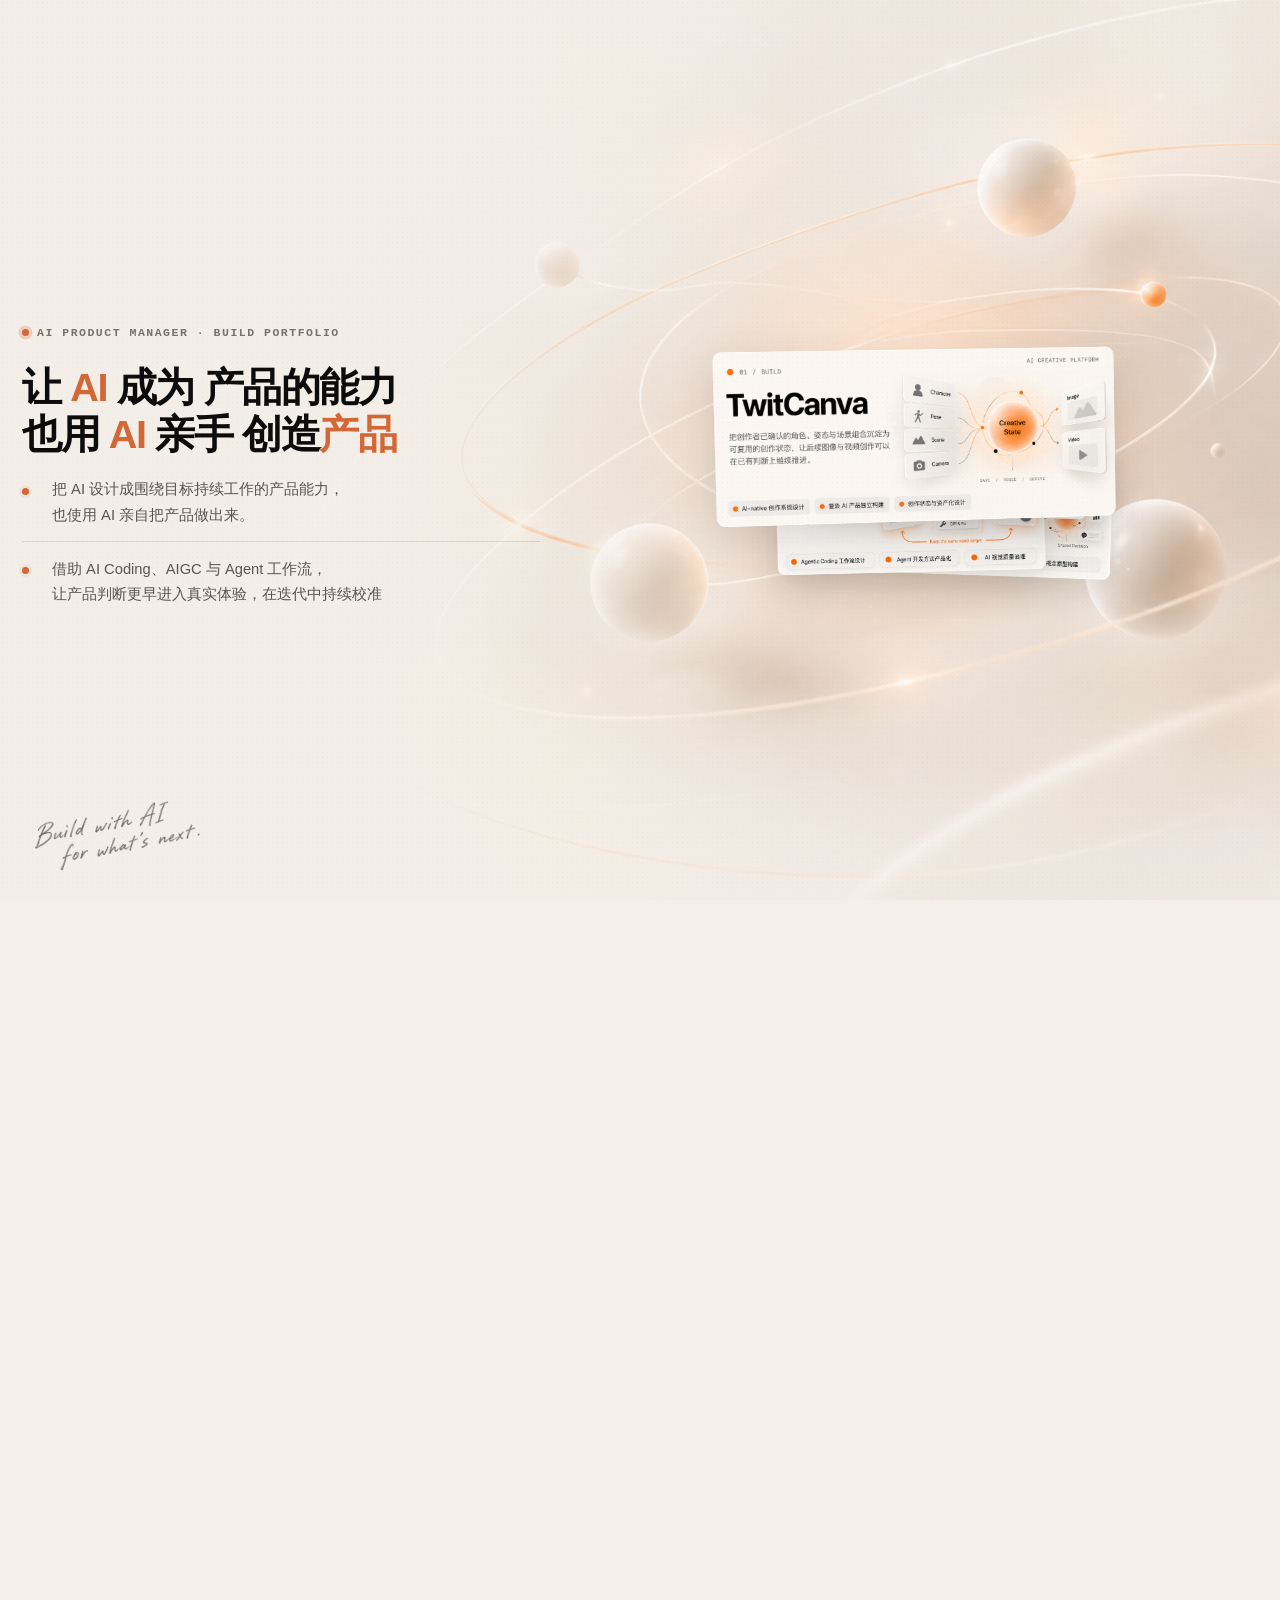
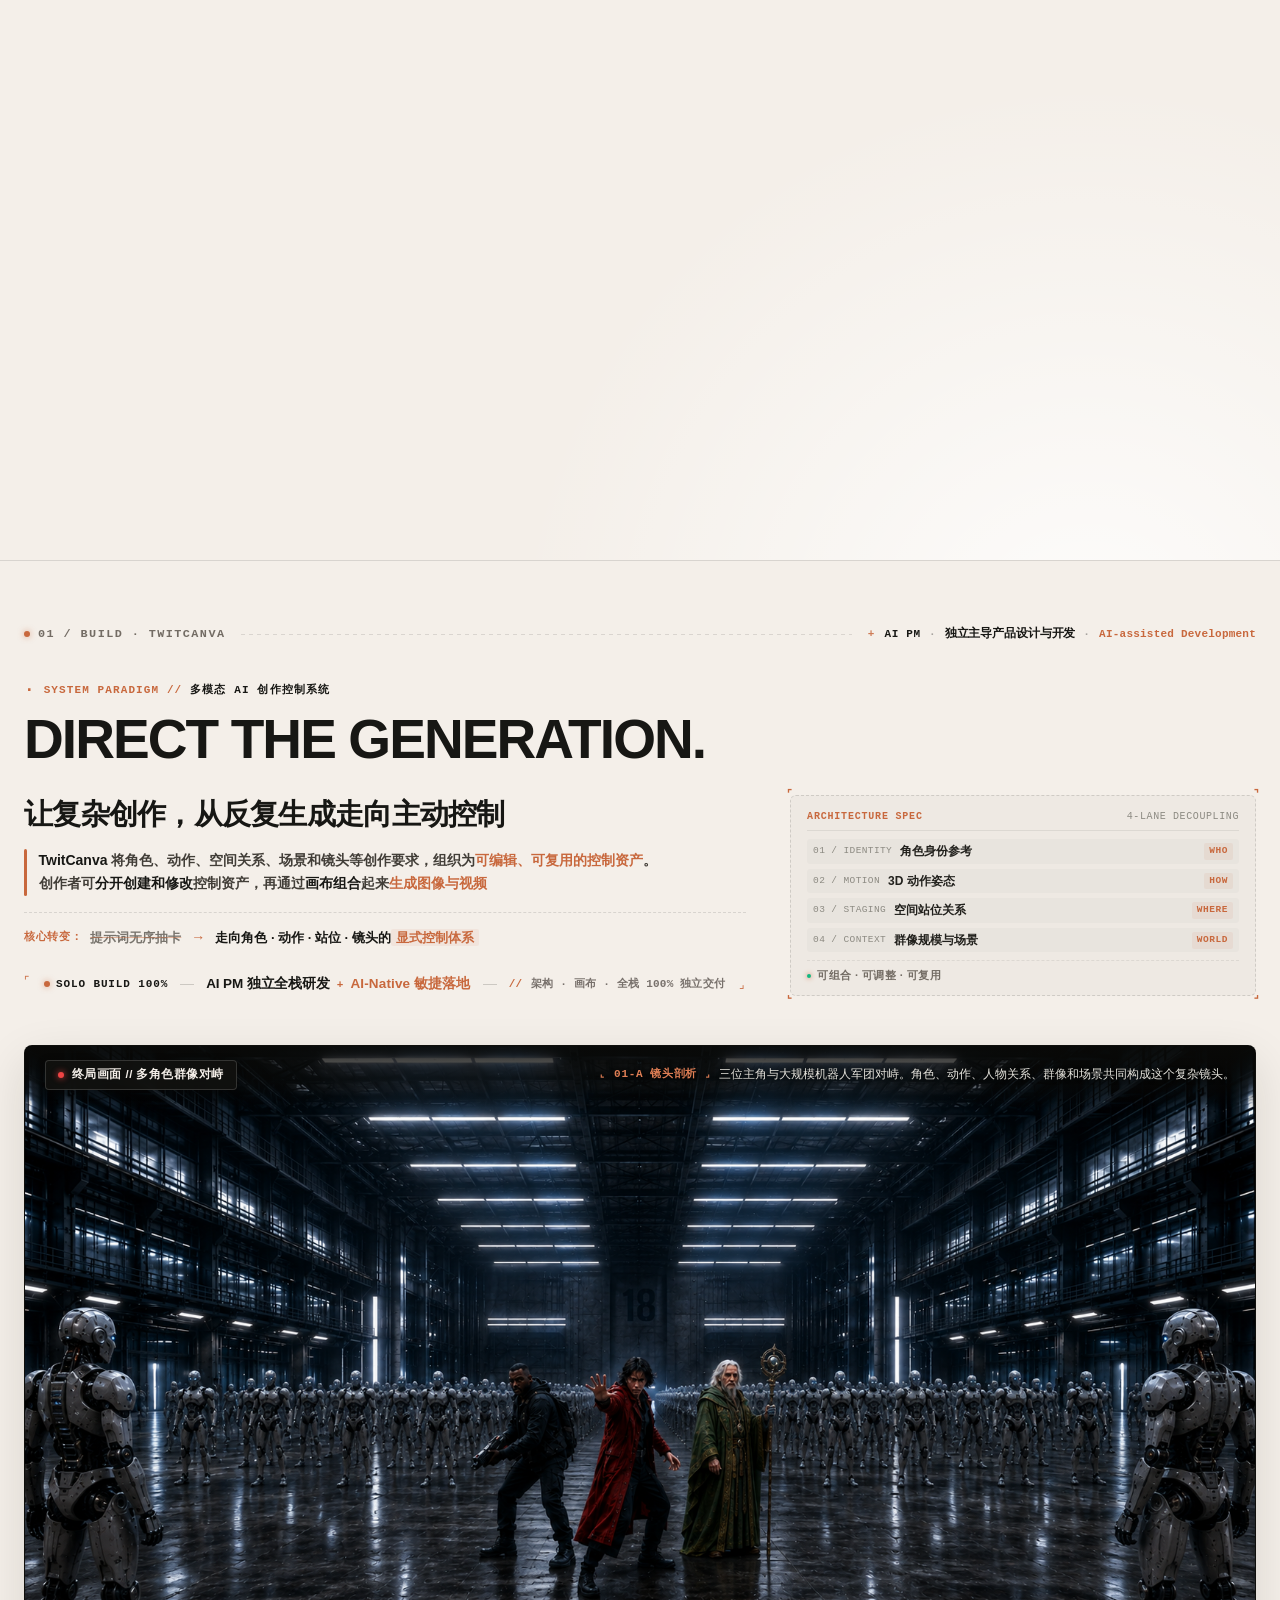
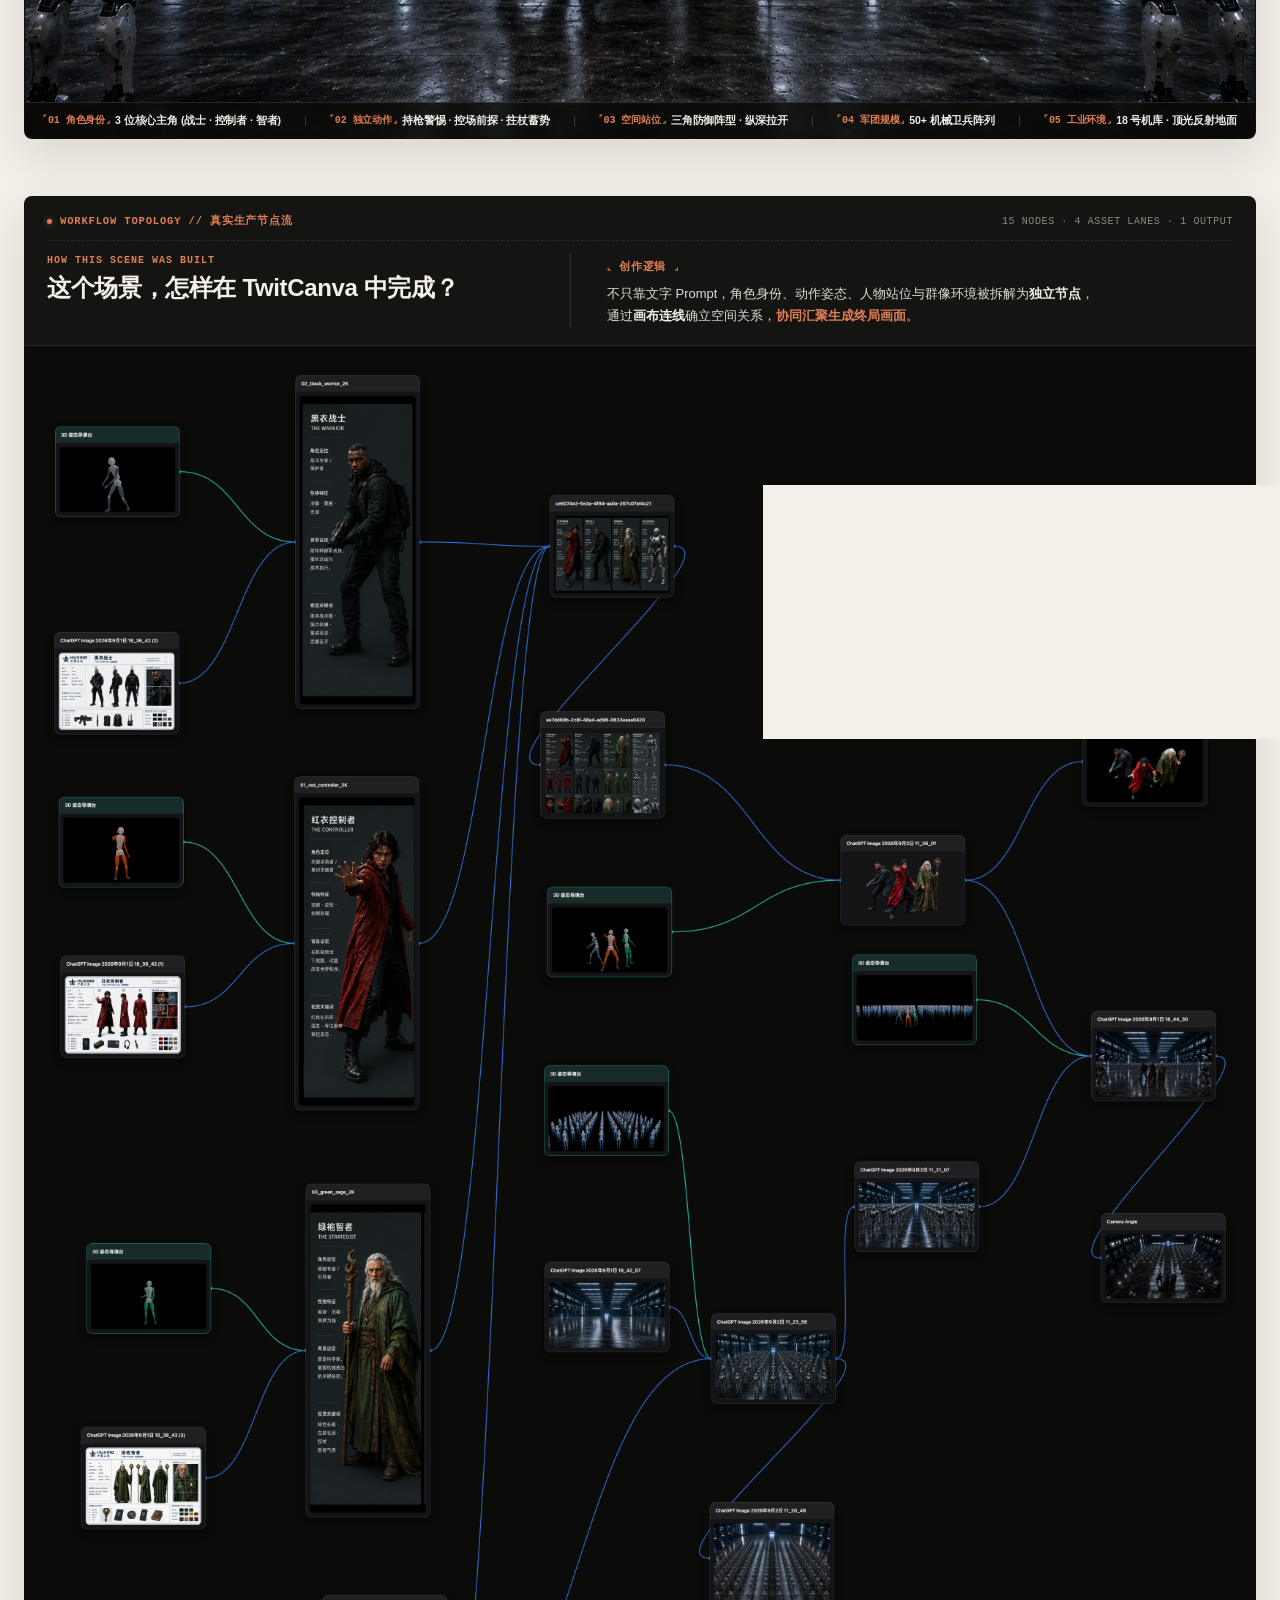
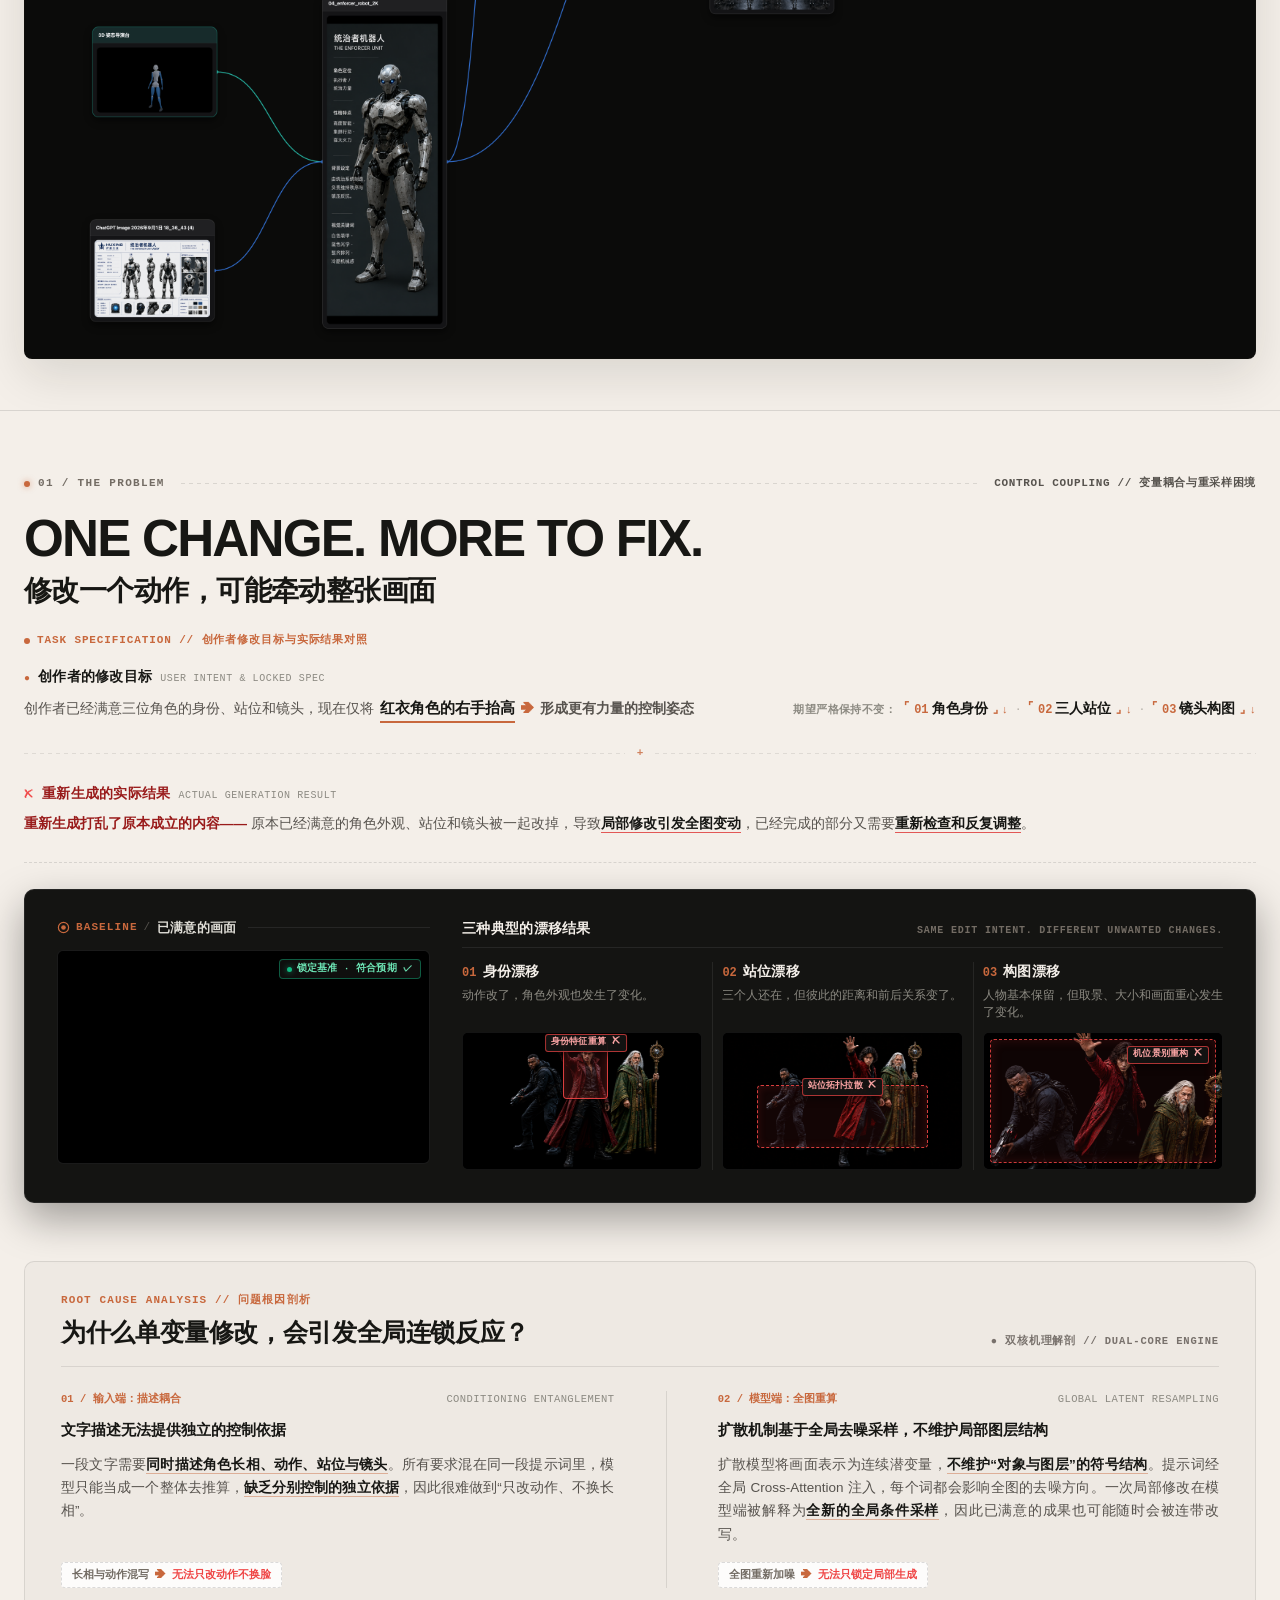
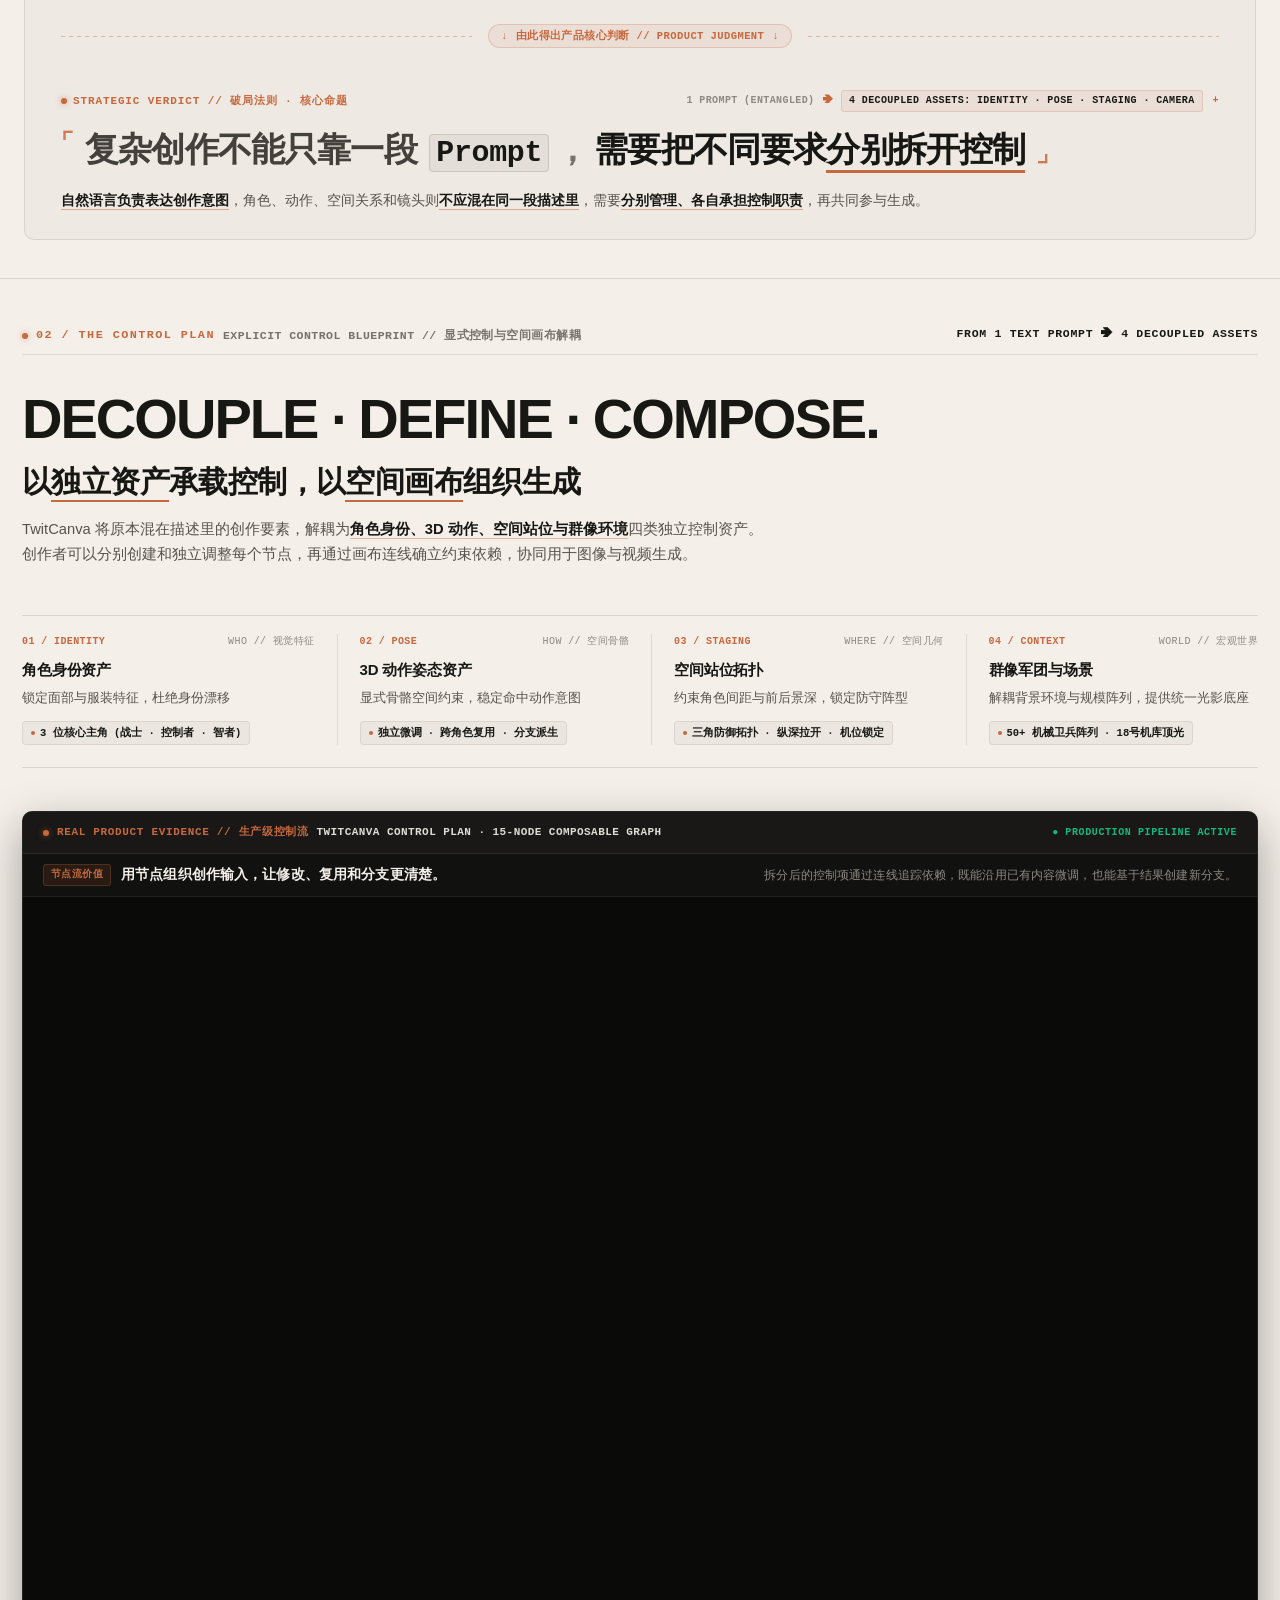
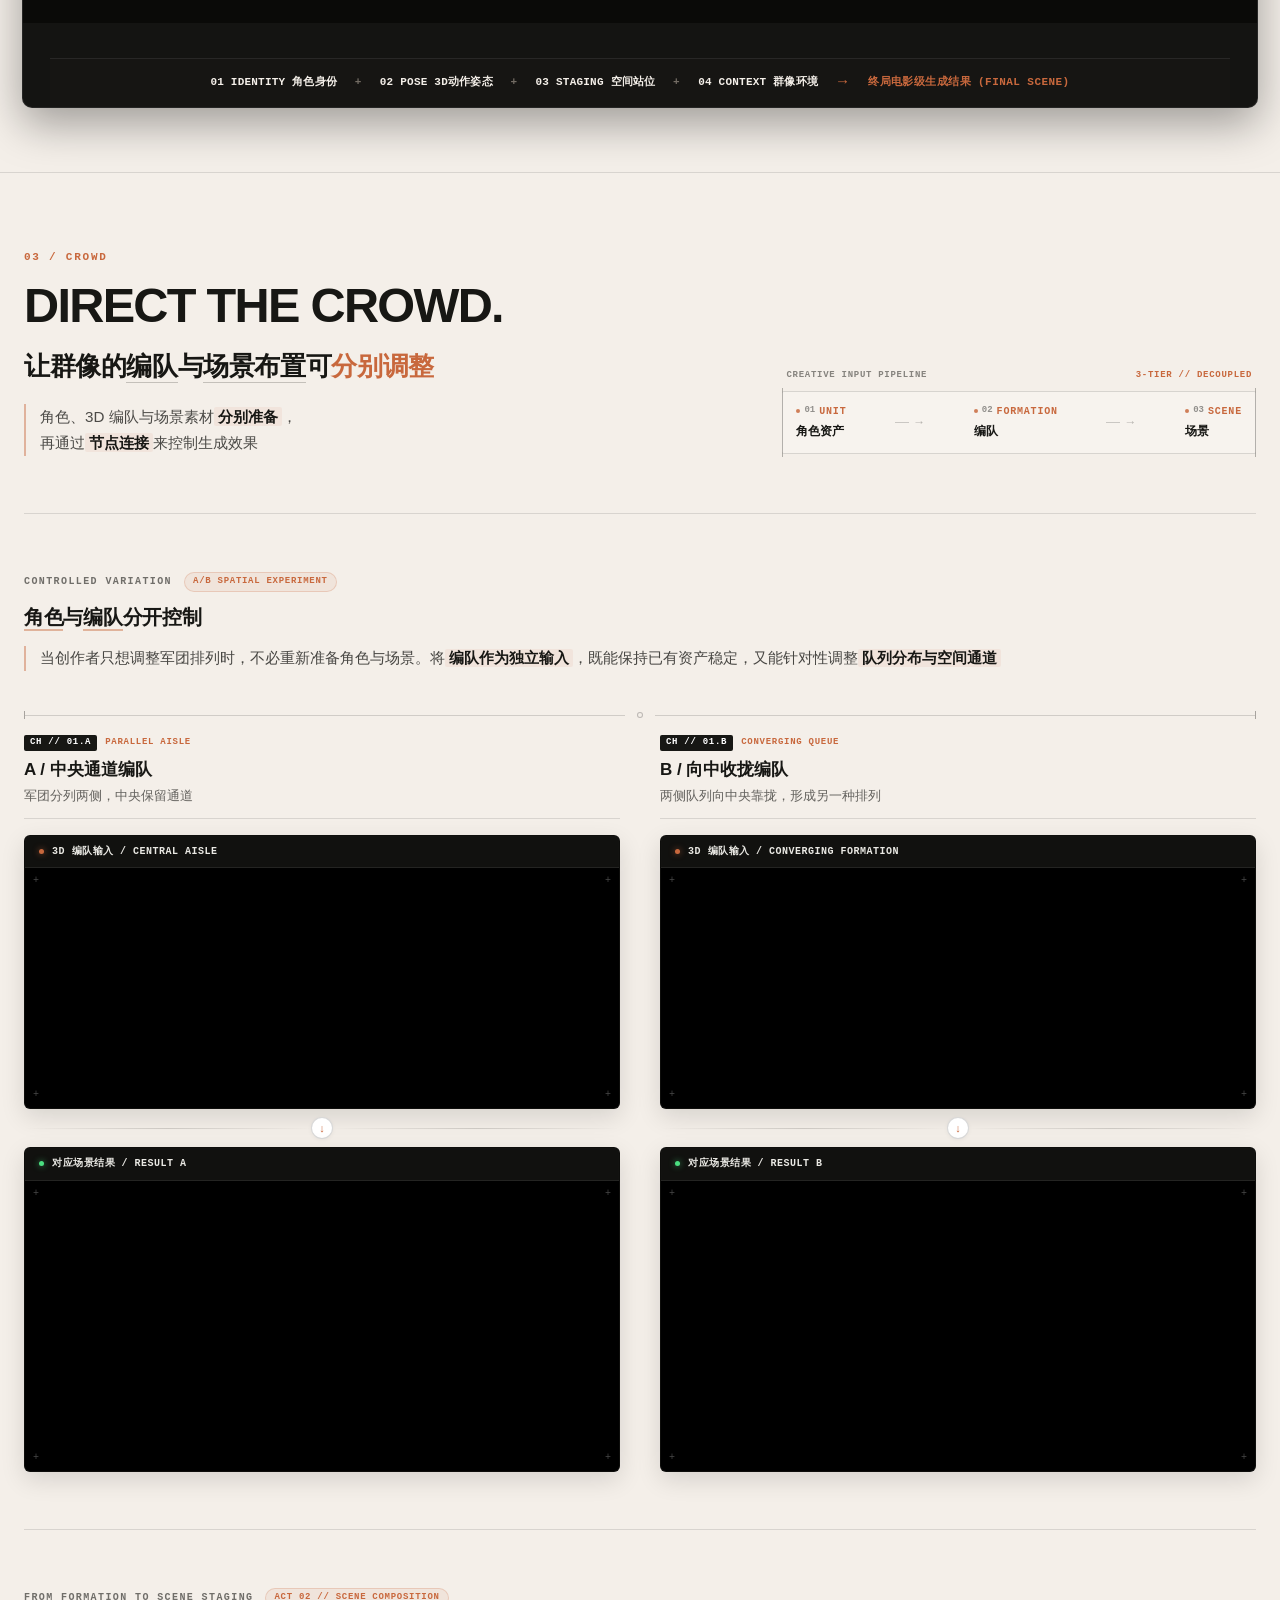
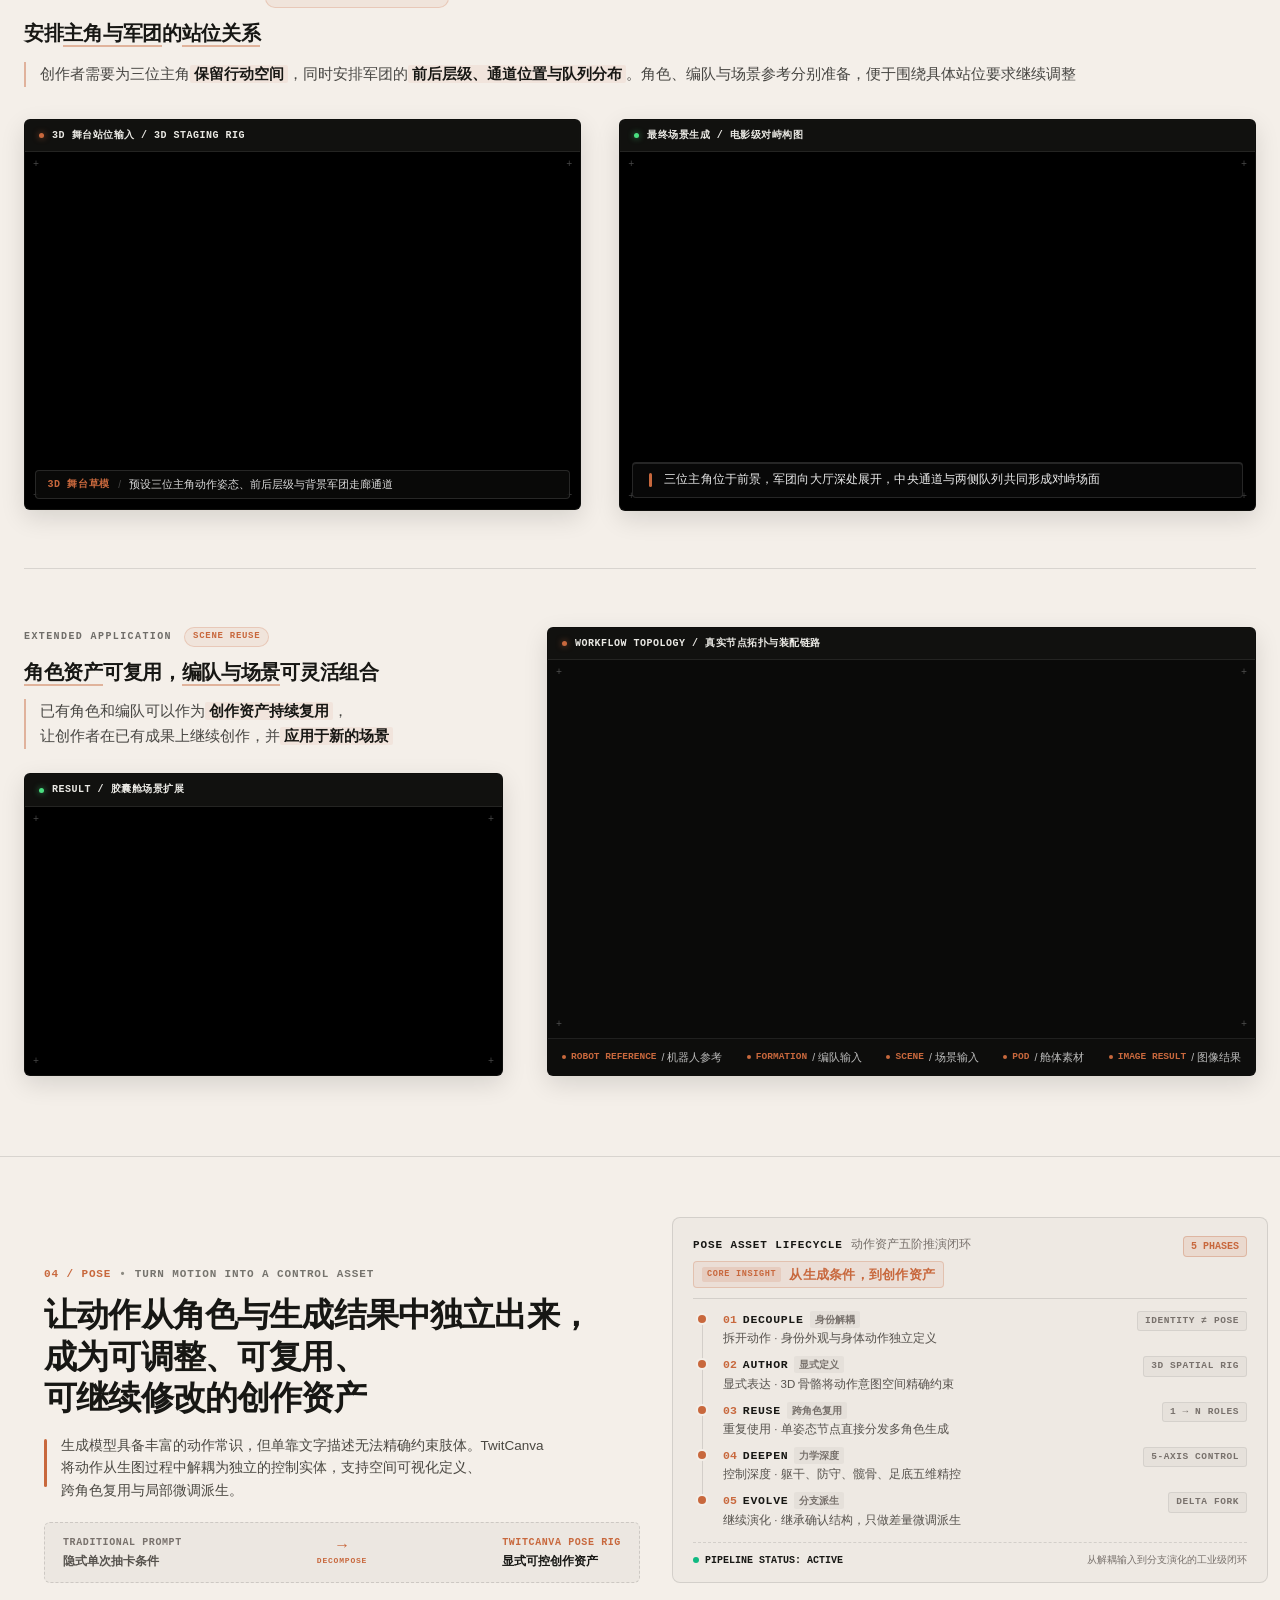
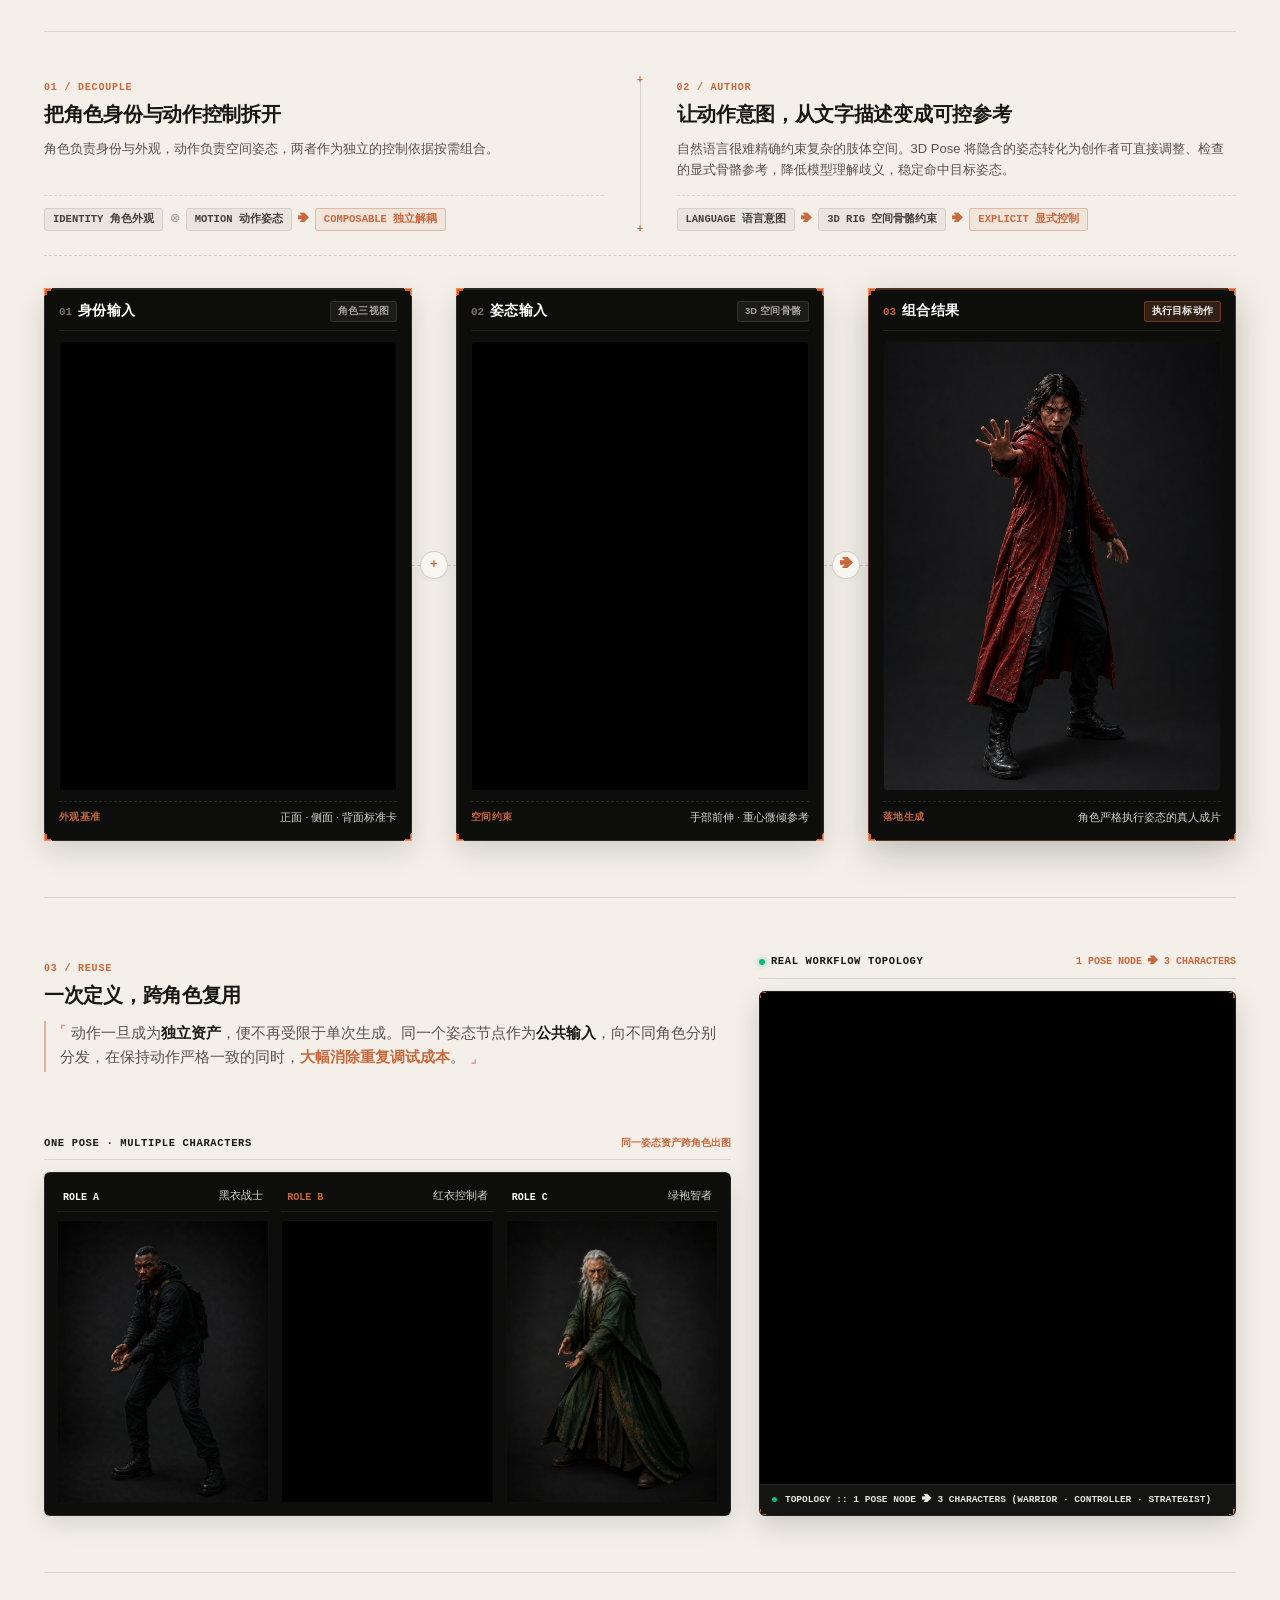
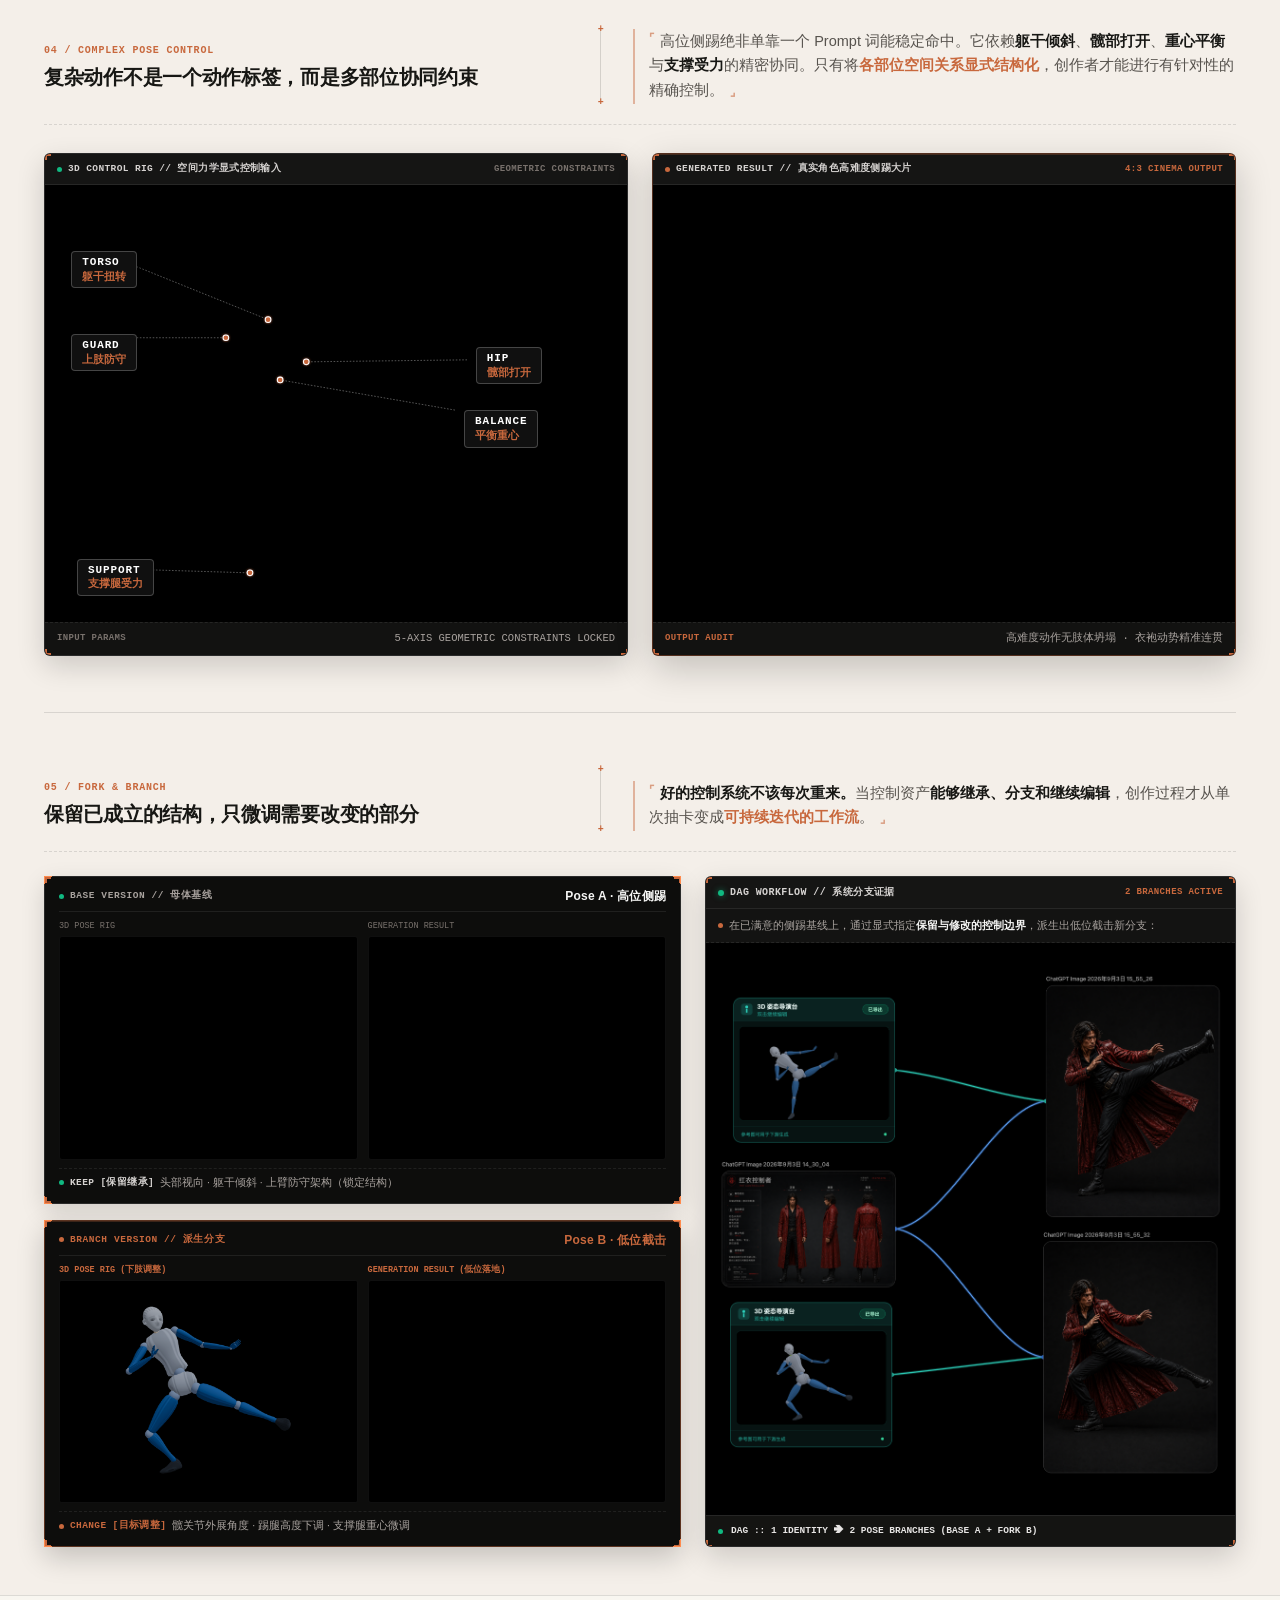
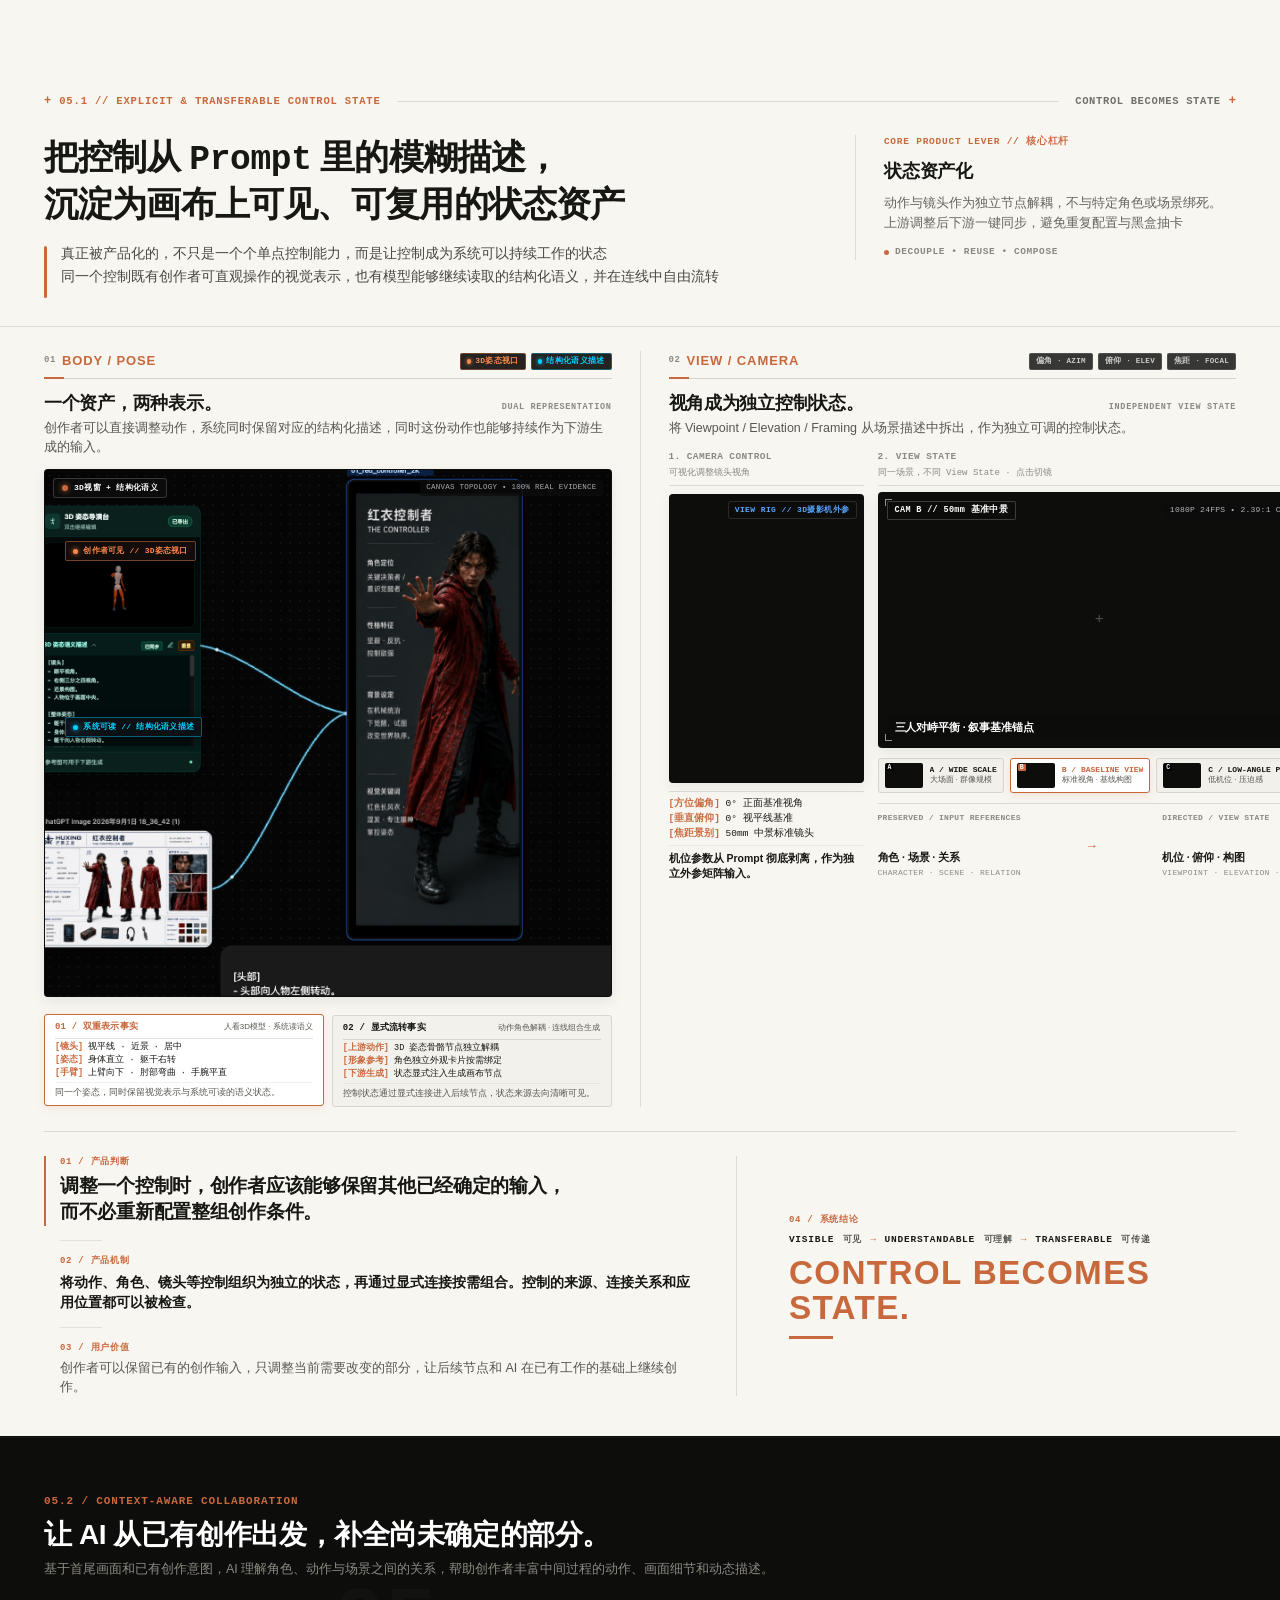
==== commit d94c7d91: "fix(profile): update css cache-buster and enforce nowrap on micro-pills with explicit svg dimensions" ====
--- a/index.html
+++ b/index.html
@@ -7,7 +7,7 @@
   <meta name="theme-color" content="#f3efe8" />
   <title>AI Product Build Portfolio</title>
   <link rel="stylesheet" href="./styles.css?v=20260910_final" />
-  <link rel="stylesheet" href="./css/00-global-hero-r2.css?v=20260911_hero_editorial_groups_v3" />
+  <link rel="stylesheet" href="./css/00-global-hero-r2.css?v=20260915_profile_pill_v2" />
   <link rel="stylesheet" href="./css/06-profile-thanks.css?v=20260910_profile_bg_v1" />
   <script src="./script.js?v=20260911_hero_merge_v1" defer></script>
 </head>
@@ -6915,7 +6915,7 @@
                   <span class="side-mosaic-idx">02</span>
                   <strong class="side-mosaic-name">多模态 AI 硬件</strong>
                   <span class="side-mosaic-pill side-mosaic-pill--feishu" aria-label="飞书文档">
-                    <svg class="side-mosaic-pill-icon side-mosaic-pill-icon--feishu" viewBox="34 49 196 156" fill="currentColor" aria-hidden="true"><path d="M135.837 130.957L136.315 130.48C136.625 130.17 136.959 129.835 137.293 129.525L137.962 128.88L139.943 126.923L142.665 124.273L144.981 121.981L147.153 119.832L149.421 117.588L151.498 115.535L154.411 112.67C154.96 112.121 155.533 111.596 156.106 111.071C157.156 110.116 158.255 109.184 159.353 108.277C160.379 107.466 161.43 106.678 162.504 105.914C164.008 104.839 165.56 103.861 167.136 102.906C168.688 101.998 170.287 101.139 171.91 100.327C173.438 99.5872 175.014 98.8948 176.614 98.2741C177.497 97.916 178.404 97.6056 179.311 97.2953C179.765 97.152 180.219 96.9849 180.696 96.8417C176.661 80.9656 169.284 66.1638 159.042 53.3912C157.061 50.9322 154.053 49.4998 150.901 49.4998H67.2235C66.3641 49.4998 65.6479 50.1921 65.6479 51.0755C65.6479 51.5768 65.8866 52.0304 66.2925 52.3408C94.8456 73.2782 118.528 100.184 135.646 131.172L135.837 130.957Z" opacity="0.85"/><path d="M102.581 204.609C145.793 204.609 183.442 180.759 203.066 145.521C203.759 144.279 204.427 143.038 205.072 141.773C204.093 143.659 202.995 145.473 201.777 147.192C201.347 147.789 200.918 148.386 200.464 148.983C199.891 149.723 199.318 150.415 198.721 151.107C198.244 151.656 197.766 152.182 197.265 152.707C196.262 153.757 195.212 154.76 194.114 155.691C193.493 156.216 192.896 156.718 192.252 157.195C191.511 157.768 190.747 158.317 189.983 158.819C189.506 159.153 189.005 159.463 188.503 159.774C188.002 160.084 187.477 160.394 186.928 160.705C185.853 161.302 184.731 161.874 183.609 162.376C182.63 162.806 181.628 163.211 180.625 163.593C179.527 163.999 178.428 164.357 177.283 164.668C175.587 165.145 173.892 165.503 172.15 165.766C170.908 165.957 169.619 166.1 168.354 166.196C167.017 166.291 165.656 166.315 164.295 166.315C162.791 166.291 161.287 166.196 159.759 166.029C158.637 165.909 157.515 165.742 156.393 165.551C155.414 165.384 154.435 165.169 153.456 164.93C152.931 164.811 152.43 164.668 151.905 164.525C150.472 164.143 149.04 163.737 147.607 163.331C146.891 163.116 146.175 162.925 145.482 162.71C144.408 162.4 143.358 162.065 142.307 161.731C141.448 161.469 140.588 161.182 139.729 160.896C138.917 160.633 138.082 160.37 137.27 160.084L135.599 159.511C134.93 159.272 134.238 159.033 133.569 158.795L132.137 158.27C131.182 157.935 130.227 157.577 129.296 157.219C128.747 157.004 128.198 156.813 127.649 156.598C126.909 156.312 126.192 156.025 125.452 155.739C124.688 155.429 123.9 155.118 123.136 154.808L121.632 154.187L119.77 153.423L118.338 152.826L116.858 152.182L115.568 151.609L114.399 151.083L113.205 150.534L111.987 149.961L110.435 149.245L108.812 148.481C108.239 148.195 107.666 147.932 107.093 147.646L105.637 146.929C79.9484 134.109 56.7668 116.824 37.1425 95.863C36.5456 95.2423 35.5668 95.1945 34.9222 95.7914C34.6118 96.0779 34.4208 96.5076 34.4208 96.9373L34.4686 170.779V176.772C34.4686 180.257 36.1875 183.504 39.0762 185.438C57.865 197.996 79.9723 204.657 102.581 204.609Z"/><path d="M229.566 100.517C214.98 93.379 198.292 91.8511 182.654 96.2439C181.986 96.4348 181.341 96.6258 180.697 96.8168C180.243 96.9601 179.789 97.1033 179.312 97.2704C178.405 97.5808 177.498 97.915 176.614 98.2493C175.015 98.87 173.463 99.5623 171.911 100.302C170.288 101.09 168.688 101.95 167.136 102.857C165.537 103.788 164.009 104.791 162.505 105.865C161.43 106.629 160.38 107.417 159.353 108.229C158.231 109.136 157.157 110.043 156.107 111.022C155.534 111.547 154.985 112.072 154.412 112.621L151.499 115.486L149.422 117.539L147.154 119.783L144.981 121.932L142.666 124.224L139.968 126.898L137.986 128.856L137.318 129.5C137.007 129.811 136.673 130.145 136.339 130.455L135.862 130.933L135.121 131.625C134.835 131.888 134.572 132.126 134.286 132.389C127.1 139.002 119.078 144.66 110.46 149.268L112.012 149.984L113.229 150.557L114.423 151.106L115.593 151.631L116.882 152.204L118.362 152.849L119.794 153.446L121.657 154.21L123.161 154.83C123.925 155.141 124.712 155.451 125.476 155.761C126.193 156.048 126.933 156.334 127.673 156.621C128.222 156.836 128.771 157.027 129.32 157.242C130.275 157.6 131.23 157.934 132.161 158.292L133.594 158.817C134.262 159.056 134.93 159.295 135.623 159.533L137.294 160.106C138.106 160.369 138.917 160.656 139.753 160.918C140.612 161.205 141.472 161.467 142.331 161.754C143.382 162.088 144.456 162.398 145.507 162.733C146.223 162.947 146.939 163.162 147.631 163.353C149.064 163.759 150.496 164.165 151.929 164.547C152.454 164.69 152.955 164.81 153.48 164.953C154.459 165.192 155.438 165.383 156.417 165.574C157.539 165.765 158.661 165.932 159.783 166.051C161.311 166.218 162.815 166.314 164.319 166.338C165.68 166.361 167.041 166.314 168.378 166.218C169.667 166.123 170.932 165.979 172.174 165.788C173.893 165.526 175.612 165.144 177.307 164.69C178.429 164.38 179.551 164.022 180.649 163.616C181.652 163.258 182.654 162.852 183.633 162.398C184.755 161.897 185.877 161.324 186.952 160.727C187.477 160.441 188.002 160.13 188.527 159.796C189.053 159.486 189.53 159.152 190.007 158.841C190.771 158.316 191.535 157.791 192.275 157.218C192.92 156.74 193.541 156.239 194.138 155.714C195.212 154.783 196.262 153.78 197.265 152.729C197.766 152.204 198.244 151.679 198.721 151.13C199.318 150.438 199.915 149.721 200.464 149.005C200.918 148.432 201.348 147.835 201.777 147.215C202.971 145.496 204.069 143.705 205.048 141.843L206.17 139.623L216.149 119.736L216.269 119.497C219.563 112.383 224.052 105.984 229.566 100.517Z" opacity="0.95"/></svg>
+                    <svg class="side-mosaic-pill-icon side-mosaic-pill-icon--feishu" width="11" height="11" viewBox="34 49 196 156" fill="currentColor" aria-hidden="true"><path d="M135.837 130.957L136.315 130.48C136.625 130.17 136.959 129.835 137.293 129.525L137.962 128.88L139.943 126.923L142.665 124.273L144.981 121.981L147.153 119.832L149.421 117.588L151.498 115.535L154.411 112.67C154.96 112.121 155.533 111.596 156.106 111.071C157.156 110.116 158.255 109.184 159.353 108.277C160.379 107.466 161.43 106.678 162.504 105.914C164.008 104.839 165.56 103.861 167.136 102.906C168.688 101.998 170.287 101.139 171.91 100.327C173.438 99.5872 175.014 98.8948 176.614 98.2741C177.497 97.916 178.404 97.6056 179.311 97.2953C179.765 97.152 180.219 96.9849 180.696 96.8417C176.661 80.9656 169.284 66.1638 159.042 53.3912C157.061 50.9322 154.053 49.4998 150.901 49.4998H67.2235C66.3641 49.4998 65.6479 50.1921 65.6479 51.0755C65.6479 51.5768 65.8866 52.0304 66.2925 52.3408C94.8456 73.2782 118.528 100.184 135.646 131.172L135.837 130.957Z" opacity="0.85"/><path d="M102.581 204.609C145.793 204.609 183.442 180.759 203.066 145.521C203.759 144.279 204.427 143.038 205.072 141.773C204.093 143.659 202.995 145.473 201.777 147.192C201.347 147.789 200.918 148.386 200.464 148.983C199.891 149.723 199.318 150.415 198.721 151.107C198.244 151.656 197.766 152.182 197.265 152.707C196.262 153.757 195.212 154.76 194.114 155.691C193.493 156.216 192.896 156.718 192.252 157.195C191.511 157.768 190.747 158.317 189.983 158.819C189.506 159.153 189.005 159.463 188.503 159.774C188.002 160.084 187.477 160.394 186.928 160.705C185.853 161.302 184.731 161.874 183.609 162.376C182.63 162.806 181.628 163.211 180.625 163.593C179.527 163.999 178.428 164.357 177.283 164.668C175.587 165.145 173.892 165.503 172.15 165.766C170.908 165.957 169.619 166.1 168.354 166.196C167.017 166.291 165.656 166.315 164.295 166.315C162.791 166.291 161.287 166.196 159.759 166.029C158.637 165.909 157.515 165.742 156.393 165.551C155.414 165.384 154.435 165.169 153.456 164.93C152.931 164.811 152.43 164.668 151.905 164.525C150.472 164.143 149.04 163.737 147.607 163.331C146.891 163.116 146.175 162.925 145.482 162.71C144.408 162.4 143.358 162.065 142.307 161.731C141.448 161.469 140.588 161.182 139.729 160.896C138.917 160.633 138.082 160.37 137.27 160.084L135.599 159.511C134.93 159.272 134.238 159.033 133.569 158.795L132.137 158.27C131.182 157.935 130.227 157.577 129.296 157.219C128.747 157.004 128.198 156.813 127.649 156.598C126.909 156.312 126.192 156.025 125.452 155.739C124.688 155.429 123.9 155.118 123.136 154.808L121.632 154.187L119.77 153.423L118.338 152.826L116.858 152.182L115.568 151.609L114.399 151.083L113.205 150.534L111.987 149.961L110.435 149.245L108.812 148.481C108.239 148.195 107.666 147.932 107.093 147.646L105.637 146.929C79.9484 134.109 56.7668 116.824 37.1425 95.863C36.5456 95.2423 35.5668 95.1945 34.9222 95.7914C34.6118 96.0779 34.4208 96.5076 34.4208 96.9373L34.4686 170.779V176.772C34.4686 180.257 36.1875 183.504 39.0762 185.438C57.865 197.996 79.9723 204.657 102.581 204.609Z"/><path d="M229.566 100.517C214.98 93.379 198.292 91.8511 182.654 96.2439C181.986 96.4348 181.341 96.6258 180.697 96.8168C180.243 96.9601 179.789 97.1033 179.312 97.2704C178.405 97.5808 177.498 97.915 176.614 98.2493C175.015 98.87 173.463 99.5623 171.911 100.302C170.288 101.09 168.688 101.95 167.136 102.857C165.537 103.788 164.009 104.791 162.505 105.865C161.43 106.629 160.38 107.417 159.353 108.229C158.231 109.136 157.157 110.043 156.107 111.022C155.534 111.547 154.985 112.072 154.412 112.621L151.499 115.486L149.422 117.539L147.154 119.783L144.981 121.932L142.666 124.224L139.968 126.898L137.986 128.856L137.318 129.5C137.007 129.811 136.673 130.145 136.339 130.455L135.862 130.933L135.121 131.625C134.835 131.888 134.572 132.126 134.286 132.389C127.1 139.002 119.078 144.66 110.46 149.268L112.012 149.984L113.229 150.557L114.423 151.106L115.593 151.631L116.882 152.204L118.362 152.849L119.794 153.446L121.657 154.21L123.161 154.83C123.925 155.141 124.712 155.451 125.476 155.761C126.193 156.048 126.933 156.334 127.673 156.621C128.222 156.836 128.771 157.027 129.32 157.242C130.275 157.6 131.23 157.934 132.161 158.292L133.594 158.817C134.262 159.056 134.93 159.295 135.623 159.533L137.294 160.106C138.106 160.369 138.917 160.656 139.753 160.918C140.612 161.205 141.472 161.467 142.331 161.754C143.382 162.088 144.456 162.398 145.507 162.733C146.223 162.947 146.939 163.162 147.631 163.353C149.064 163.759 150.496 164.165 151.929 164.547C152.454 164.69 152.955 164.81 153.48 164.953C154.459 165.192 155.438 165.383 156.417 165.574C157.539 165.765 158.661 165.932 159.783 166.051C161.311 166.218 162.815 166.314 164.319 166.338C165.68 166.361 167.041 166.314 168.378 166.218C169.667 166.123 170.932 165.979 172.174 165.788C173.893 165.526 175.612 165.144 177.307 164.69C178.429 164.38 179.551 164.022 180.649 163.616C181.652 163.258 182.654 162.852 183.633 162.398C184.755 161.897 185.877 161.324 186.952 160.727C187.477 160.441 188.002 160.13 188.527 159.796C189.053 159.486 189.53 159.152 190.007 158.841C190.771 158.316 191.535 157.791 192.275 157.218C192.92 156.74 193.541 156.239 194.138 155.714C195.212 154.783 196.262 153.78 197.265 152.729C197.766 152.204 198.244 151.679 198.721 151.13C199.318 150.438 199.915 149.721 200.464 149.005C200.918 148.432 201.348 147.835 201.777 147.215C202.971 145.496 204.069 143.705 205.048 141.843L206.17 139.623L216.149 119.736L216.269 119.497C219.563 112.383 224.052 105.984 229.566 100.517Z" opacity="0.95"/></svg>
                     <span class="side-mosaic-pill-arrow">↗</span>
                   </span>
                 </div>
@@ -6927,7 +6927,7 @@
                   <span class="side-mosaic-idx">03</span>
                   <strong class="side-mosaic-name">IoT 应用生成与编排</strong>
                   <span class="side-mosaic-pill side-mosaic-pill--patent" aria-label="国家发明专利">
-                    <svg class="side-mosaic-pill-icon" viewBox="0 0 24 24" fill="currentColor" aria-hidden="true"><path d="M12 15a6 6 0 1 0 0-12 6 6 0 0 0 0 12zm0-2a4 4 0 1 1 0-8 4 4 0 0 1 0 8zm-4.3 1.2l-2.4 6.8a.8.8 0 0 0 1.1.9L12 19.3l5.6 2.6a.8.8 0 0 0 1.1-.9l-2.4-6.8a7.9 7.9 0 0 1-8.6 0z"/></svg>
+                    <svg class="side-mosaic-pill-icon" width="11" height="11" viewBox="0 0 24 24" fill="currentColor" aria-hidden="true"><path d="M12 15a6 6 0 1 0 0-12 6 6 0 0 0 0 12zm0-2a4 4 0 1 1 0-8 4 4 0 0 1 0 8zm-4.3 1.2l-2.4 6.8a.8.8 0 0 0 1.1.9L12 19.3l5.6 2.6a.8.8 0 0 0 1.1-.9l-2.4-6.8a7.9 7.9 0 0 1-8.6 0z"/></svg>
                     <span class="side-mosaic-pill-arrow">↗</span>
                   </span>
                 </div>
@@ -6939,7 +6939,7 @@
                   <span class="side-mosaic-idx">04</span>
                   <strong class="side-mosaic-name">跨生态设备互联</strong>
                   <span class="side-mosaic-pill side-mosaic-pill--feishu" aria-label="飞书文档">
-                    <svg class="side-mosaic-pill-icon side-mosaic-pill-icon--feishu" viewBox="34 49 196 156" fill="currentColor" aria-hidden="true"><path d="M135.837 130.957L136.315 130.48C136.625 130.17 136.959 129.835 137.293 129.525L137.962 128.88L139.943 126.923L142.665 124.273L144.981 121.981L147.153 119.832L149.421 117.588L151.498 115.535L154.411 112.67C154.96 112.121 155.533 111.596 156.106 111.071C157.156 110.116 158.255 109.184 159.353 108.277C160.379 107.466 161.43 106.678 162.504 105.914C164.008 104.839 165.56 103.861 167.136 102.906C168.688 101.998 170.287 101.139 171.91 100.327C173.438 99.5872 175.014 98.8948 176.614 98.2741C177.497 97.916 178.404 97.6056 179.311 97.2953C179.765 97.152 180.219 96.9849 180.696 96.8417C176.661 80.9656 169.284 66.1638 159.042 53.3912C157.061 50.9322 154.053 49.4998 150.901 49.4998H67.2235C66.3641 49.4998 65.6479 50.1921 65.6479 51.0755C65.6479 51.5768 65.8866 52.0304 66.2925 52.3408C94.8456 73.2782 118.528 100.184 135.646 131.172L135.837 130.957Z" opacity="0.85"/><path d="M102.581 204.609C145.793 204.609 183.442 180.759 203.066 145.521C203.759 144.279 204.427 143.038 205.072 141.773C204.093 143.659 202.995 145.473 201.777 147.192C201.347 147.789 200.918 148.386 200.464 148.983C199.891 149.723 199.318 150.415 198.721 151.107C198.244 151.656 197.766 152.182 197.265 152.707C196.262 153.757 195.212 154.76 194.114 155.691C193.493 156.216 192.896 156.718 192.252 157.195C191.511 157.768 190.747 158.317 189.983 158.819C189.506 159.153 189.005 159.463 188.503 159.774C188.002 160.084 187.477 160.394 186.928 160.705C185.853 161.302 184.731 161.874 183.609 162.376C182.63 162.806 181.628 163.211 180.625 163.593C179.527 163.999 178.428 164.357 177.283 164.668C175.587 165.145 173.892 165.503 172.15 165.766C170.908 165.957 169.619 166.1 168.354 166.196C167.017 166.291 165.656 166.315 164.295 166.315C162.791 166.291 161.287 166.196 159.759 166.029C158.637 165.909 157.515 165.742 156.393 165.551C155.414 165.384 154.435 165.169 153.456 164.93C152.931 164.811 152.43 164.668 151.905 164.525C150.472 164.143 149.04 163.737 147.607 163.331C146.891 163.116 146.175 162.925 145.482 162.71C144.408 162.4 143.358 162.065 142.307 161.731C141.448 161.469 140.588 161.182 139.729 160.896C138.917 160.633 138.082 160.37 137.27 160.084L135.599 159.511C134.93 159.272 134.238 159.033 133.569 158.795L132.137 158.27C131.182 157.935 130.227 157.577 129.296 157.219C128.747 157.004 128.198 156.813 127.649 156.598C126.909 156.312 126.192 156.025 125.452 155.739C124.688 155.429 123.9 155.118 123.136 154.808L121.632 154.187L119.77 153.423L118.338 152.826L116.858 152.182L115.568 151.609L114.399 151.083L113.205 150.534L111.987 149.961L110.435 149.245L108.812 148.481C108.239 148.195 107.666 147.932 107.093 147.646L105.637 146.929C79.9484 134.109 56.7668 116.824 37.1425 95.863C36.5456 95.2423 35.5668 95.1945 34.9222 95.7914C34.6118 96.0779 34.4208 96.5076 34.4208 96.9373L34.4686 170.779V176.772C34.4686 180.257 36.1875 183.504 39.0762 185.438C57.865 197.996 79.9723 204.657 102.581 204.609Z"/><path d="M229.566 100.517C214.98 93.379 198.292 91.8511 182.654 96.2439C181.986 96.4348 181.341 96.6258 180.697 96.8168C180.243 96.9601 179.789 97.1033 179.312 97.2704C178.405 97.5808 177.498 97.915 176.614 98.2493C175.015 98.87 173.463 99.5623 171.911 100.302C170.288 101.09 168.688 101.95 167.136 102.857C165.537 103.788 164.009 104.791 162.505 105.865C161.43 106.629 160.38 107.417 159.353 108.229C158.231 109.136 157.157 110.043 156.107 111.022C155.534 111.547 154.985 112.072 154.412 112.621L151.499 115.486L149.422 117.539L147.154 119.783L144.981 121.932L142.666 124.224L139.968 126.898L137.986 128.856L137.318 129.5C137.007 129.811 136.673 130.145 136.339 130.455L135.862 130.933L135.121 131.625C134.835 131.888 134.572 132.126 134.286 132.389C127.1 139.002 119.078 144.66 110.46 149.268L112.012 149.984L113.229 150.557L114.423 151.106L115.593 151.631L116.882 152.204L118.362 152.849L119.794 153.446L121.657 154.21L123.161 154.83C123.925 155.141 124.712 155.451 125.476 155.761C126.193 156.048 126.933 156.334 127.673 156.621C128.222 156.836 128.771 157.027 129.32 157.242C130.275 157.6 131.23 157.934 132.161 158.292L133.594 158.817C134.262 159.056 134.93 159.295 135.623 159.533L137.294 160.106C138.106 160.369 138.917 160.656 139.753 160.918C140.612 161.205 141.472 161.467 142.331 161.754C143.382 162.088 144.456 162.398 145.507 162.733C146.223 162.947 146.939 163.162 147.631 163.353C149.064 163.759 150.496 164.165 151.929 164.547C152.454 164.69 152.955 164.81 153.48 164.953C154.459 165.192 155.438 165.383 156.417 165.574C157.539 165.765 158.661 165.932 159.783 166.051C161.311 166.218 162.815 166.314 164.319 166.338C165.68 166.361 167.041 166.314 168.378 166.218C169.667 166.123 170.932 165.979 172.174 165.788C173.893 165.526 175.612 165.144 177.307 164.69C178.429 164.38 179.551 164.022 180.649 163.616C181.652 163.258 182.654 162.852 183.633 162.398C184.755 161.897 185.877 161.324 186.952 160.727C187.477 160.441 188.002 160.13 188.527 159.796C189.053 159.486 189.53 159.152 190.007 158.841C190.771 158.316 191.535 157.791 192.275 157.218C192.92 156.74 193.541 156.239 194.138 155.714C195.212 154.783 196.262 153.78 197.265 152.729C197.766 152.204 198.244 151.679 198.721 151.13C199.318 150.438 199.915 149.721 200.464 149.005C200.918 148.432 201.348 147.835 201.777 147.215C202.971 145.496 204.069 143.705 205.048 141.843L206.17 139.623L216.149 119.736L216.269 119.497C219.563 112.383 224.052 105.984 229.566 100.517Z" opacity="0.95"/></svg>
+                    <svg class="side-mosaic-pill-icon side-mosaic-pill-icon--feishu" width="11" height="11" viewBox="34 49 196 156" fill="currentColor" aria-hidden="true"><path d="M135.837 130.957L136.315 130.48C136.625 130.17 136.959 129.835 137.293 129.525L137.962 128.88L139.943 126.923L142.665 124.273L144.981 121.981L147.153 119.832L149.421 117.588L151.498 115.535L154.411 112.67C154.96 112.121 155.533 111.596 156.106 111.071C157.156 110.116 158.255 109.184 159.353 108.277C160.379 107.466 161.43 106.678 162.504 105.914C164.008 104.839 165.56 103.861 167.136 102.906C168.688 101.998 170.287 101.139 171.91 100.327C173.438 99.5872 175.014 98.8948 176.614 98.2741C177.497 97.916 178.404 97.6056 179.311 97.2953C179.765 97.152 180.219 96.9849 180.696 96.8417C176.661 80.9656 169.284 66.1638 159.042 53.3912C157.061 50.9322 154.053 49.4998 150.901 49.4998H67.2235C66.3641 49.4998 65.6479 50.1921 65.6479 51.0755C65.6479 51.5768 65.8866 52.0304 66.2925 52.3408C94.8456 73.2782 118.528 100.184 135.646 131.172L135.837 130.957Z" opacity="0.85"/><path d="M102.581 204.609C145.793 204.609 183.442 180.759 203.066 145.521C203.759 144.279 204.427 143.038 205.072 141.773C204.093 143.659 202.995 145.473 201.777 147.192C201.347 147.789 200.918 148.386 200.464 148.983C199.891 149.723 199.318 150.415 198.721 151.107C198.244 151.656 197.766 152.182 197.265 152.707C196.262 153.757 195.212 154.76 194.114 155.691C193.493 156.216 192.896 156.718 192.252 157.195C191.511 157.768 190.747 158.317 189.983 158.819C189.506 159.153 189.005 159.463 188.503 159.774C188.002 160.084 187.477 160.394 186.928 160.705C185.853 161.302 184.731 161.874 183.609 162.376C182.63 162.806 181.628 163.211 180.625 163.593C179.527 163.999 178.428 164.357 177.283 164.668C175.587 165.145 173.892 165.503 172.15 165.766C170.908 165.957 169.619 166.1 168.354 166.196C167.017 166.291 165.656 166.315 164.295 166.315C162.791 166.291 161.287 166.196 159.759 166.029C158.637 165.909 157.515 165.742 156.393 165.551C155.414 165.384 154.435 165.169 153.456 164.93C152.931 164.811 152.43 164.668 151.905 164.525C150.472 164.143 149.04 163.737 147.607 163.331C146.891 163.116 146.175 162.925 145.482 162.71C144.408 162.4 143.358 162.065 142.307 161.731C141.448 161.469 140.588 161.182 139.729 160.896C138.917 160.633 138.082 160.37 137.27 160.084L135.599 159.511C134.93 159.272 134.238 159.033 133.569 158.795L132.137 158.27C131.182 157.935 130.227 157.577 129.296 157.219C128.747 157.004 128.198 156.813 127.649 156.598C126.909 156.312 126.192 156.025 125.452 155.739C124.688 155.429 123.9 155.118 123.136 154.808L121.632 154.187L119.77 153.423L118.338 152.826L116.858 152.182L115.568 151.609L114.399 151.083L113.205 150.534L111.987 149.961L110.435 149.245L108.812 148.481C108.239 148.195 107.666 147.932 107.093 147.646L105.637 146.929C79.9484 134.109 56.7668 116.824 37.1425 95.863C36.5456 95.2423 35.5668 95.1945 34.9222 95.7914C34.6118 96.0779 34.4208 96.5076 34.4208 96.9373L34.4686 170.779V176.772C34.4686 180.257 36.1875 183.504 39.0762 185.438C57.865 197.996 79.9723 204.657 102.581 204.609Z"/><path d="M229.566 100.517C214.98 93.379 198.292 91.8511 182.654 96.2439C181.986 96.4348 181.341 96.6258 180.697 96.8168C180.243 96.9601 179.789 97.1033 179.312 97.2704C178.405 97.5808 177.498 97.915 176.614 98.2493C175.015 98.87 173.463 99.5623 171.911 100.302C170.288 101.09 168.688 101.95 167.136 102.857C165.537 103.788 164.009 104.791 162.505 105.865C161.43 106.629 160.38 107.417 159.353 108.229C158.231 109.136 157.157 110.043 156.107 111.022C155.534 111.547 154.985 112.072 154.412 112.621L151.499 115.486L149.422 117.539L147.154 119.783L144.981 121.932L142.666 124.224L139.968 126.898L137.986 128.856L137.318 129.5C137.007 129.811 136.673 130.145 136.339 130.455L135.862 130.933L135.121 131.625C134.835 131.888 134.572 132.126 134.286 132.389C127.1 139.002 119.078 144.66 110.46 149.268L112.012 149.984L113.229 150.557L114.423 151.106L115.593 151.631L116.882 152.204L118.362 152.849L119.794 153.446L121.657 154.21L123.161 154.83C123.925 155.141 124.712 155.451 125.476 155.761C126.193 156.048 126.933 156.334 127.673 156.621C128.222 156.836 128.771 157.027 129.32 157.242C130.275 157.6 131.23 157.934 132.161 158.292L133.594 158.817C134.262 159.056 134.93 159.295 135.623 159.533L137.294 160.106C138.106 160.369 138.917 160.656 139.753 160.918C140.612 161.205 141.472 161.467 142.331 161.754C143.382 162.088 144.456 162.398 145.507 162.733C146.223 162.947 146.939 163.162 147.631 163.353C149.064 163.759 150.496 164.165 151.929 164.547C152.454 164.69 152.955 164.81 153.48 164.953C154.459 165.192 155.438 165.383 156.417 165.574C157.539 165.765 158.661 165.932 159.783 166.051C161.311 166.218 162.815 166.314 164.319 166.338C165.68 166.361 167.041 166.314 168.378 166.218C169.667 166.123 170.932 165.979 172.174 165.788C173.893 165.526 175.612 165.144 177.307 164.69C178.429 164.38 179.551 164.022 180.649 163.616C181.652 163.258 182.654 162.852 183.633 162.398C184.755 161.897 185.877 161.324 186.952 160.727C187.477 160.441 188.002 160.13 188.527 159.796C189.053 159.486 189.53 159.152 190.007 158.841C190.771 158.316 191.535 157.791 192.275 157.218C192.92 156.74 193.541 156.239 194.138 155.714C195.212 154.783 196.262 153.78 197.265 152.729C197.766 152.204 198.244 151.679 198.721 151.13C199.318 150.438 199.915 149.721 200.464 149.005C200.918 148.432 201.348 147.835 201.777 147.215C202.971 145.496 204.069 143.705 205.048 141.843L206.17 139.623L216.149 119.736L216.269 119.497C219.563 112.383 224.052 105.984 229.566 100.517Z" opacity="0.95"/></svg>
                     <span class="side-mosaic-pill-arrow">↗</span>
                   </span>
                 </div>
@@ -6951,7 +6951,7 @@
                   <span class="side-mosaic-idx">05</span>
                   <strong class="side-mosaic-name">人体动作迁移视觉生成</strong>
                   <span class="side-mosaic-pill" aria-label="微信推文">
-                    <svg class="side-mosaic-pill-icon" viewBox="0 0 24 24" aria-hidden="true"><path d="M8.5 3C4.36 3 1 5.91 1 9.5c0 2.01 1.05 3.82 2.69 5.02L3 18l3.64-1.21c.58.14 1.2.21 1.86.21.36 0 .72-.03 1.06-.07-.28-.76-.46-1.58-.46-2.43 0-3.87 3.58-7 8-7 .48 0 .95.04 1.41.11C17.27 4.67 13.23 3 8.5 3zm-2.25 4.5c.69 0 1.25.56 1.25 1.25S6.94 10 6.25 10 5 9.44 5 8.75 5.56 7.5 6.25 7.5zm4.5 0c.69 0 1.25.56 1.25 1.25S11.44 10 10.75 10s-1.25-.56-1.25-1.25.56-1.25 1.25-1.25zM16 8.5c-3.87 0-7 2.69-7 6s3.13 6 7 6c.58 0 1.13-.06 1.65-.17L21 21.5l-.6-2.42c1.55-1.07 2.6-2.73 2.6-4.58 0-3.31-3.13-6-7-6zm-2.25 4c.55 0 1 .45 1 1s-.45 1-1 1-1-.45-1-1 .45-1 1-1zm4.5 0c.55 0 1 .45 1 1s-.45 1-1 1-1-.45-1-1 .45-1 1-1z"/></svg>
+                    <svg class="side-mosaic-pill-icon" width="11" height="11" viewBox="0 0 24 24" fill="currentColor" aria-hidden="true"><path d="M8.5 3C4.36 3 1 5.91 1 9.5c0 2.01 1.05 3.82 2.69 5.02L3 18l3.64-1.21c.58.14 1.2.21 1.86.21.36 0 .72-.03 1.06-.07-.28-.76-.46-1.58-.46-2.43 0-3.87 3.58-7 8-7 .48 0 .95.04 1.41.11C17.27 4.67 13.23 3 8.5 3zm-2.25 4.5c.69 0 1.25.56 1.25 1.25S6.94 10 6.25 10 5 9.44 5 8.75 5.56 7.5 6.25 7.5zm4.5 0c.69 0 1.25.56 1.25 1.25S11.44 10 10.75 10s-1.25-.56-1.25-1.25.56-1.25 1.25-1.25zM16 8.5c-3.87 0-7 2.69-7 6s3.13 6 7 6c.58 0 1.13-.06 1.65-.17L21 21.5l-.6-2.42c1.55-1.07 2.6-2.73 2.6-4.58 0-3.31-3.13-6-7-6zm-2.25 4c.55 0 1 .45 1 1s-.45 1-1 1-1-.45-1-1 .45-1 1-1zm4.5 0c.55 0 1 .45 1 1s-.45 1-1 1-1-.45-1-1 .45-1 1-1z"/></svg>
                     <span class="side-mosaic-pill-arrow">↗</span>
                   </span>
                 </div>
@@ -6963,7 +6963,7 @@
                   <span class="side-mosaic-idx">06</span>
                   <strong class="side-mosaic-name">线下多模态 AI 互动</strong>
                   <span class="side-mosaic-pill" aria-label="微信推文">
-                    <svg class="side-mosaic-pill-icon" viewBox="0 0 24 24" aria-hidden="true"><path d="M8.5 3C4.36 3 1 5.91 1 9.5c0 2.01 1.05 3.82 2.69 5.02L3 18l3.64-1.21c.58.14 1.2.21 1.86.21.36 0 .72-.03 1.06-.07-.28-.76-.46-1.58-.46-2.43 0-3.87 3.58-7 8-7 .48 0 .95.04 1.41.11C17.27 4.67 13.23 3 8.5 3zm-2.25 4.5c.69 0 1.25.56 1.25 1.25S6.94 10 6.25 10 5 9.44 5 8.75 5.56 7.5 6.25 7.5zm4.5 0c.69 0 1.25.56 1.25 1.25S11.44 10 10.75 10s-1.25-.56-1.25-1.25.56-1.25 1.25-1.25zM16 8.5c-3.87 0-7 2.69-7 6s3.13 6 7 6c.58 0 1.13-.06 1.65-.17L21 21.5l-.6-2.42c1.55-1.07 2.6-2.73 2.6-4.58 0-3.31-3.13-6-7-6zm-2.25 4c.55 0 1 .45 1 1s-.45 1-1 1-1-.45-1-1 .45-1 1-1zm4.5 0c.55 0 1 .45 1 1s-.45 1-1 1-1-.45-1-1 .45-1 1-1z"/></svg>
+                    <svg class="side-mosaic-pill-icon" width="11" height="11" viewBox="0 0 24 24" fill="currentColor" aria-hidden="true"><path d="M8.5 3C4.36 3 1 5.91 1 9.5c0 2.01 1.05 3.82 2.69 5.02L3 18l3.64-1.21c.58.14 1.2.21 1.86.21.36 0 .72-.03 1.06-.07-.28-.76-.46-1.58-.46-2.43 0-3.87 3.58-7 8-7 .48 0 .95.04 1.41.11C17.27 4.67 13.23 3 8.5 3zm-2.25 4.5c.69 0 1.25.56 1.25 1.25S6.94 10 6.25 10 5 9.44 5 8.75 5.56 7.5 6.25 7.5zm4.5 0c.69 0 1.25.56 1.25 1.25S11.44 10 10.75 10s-1.25-.56-1.25-1.25.56-1.25 1.25-1.25zM16 8.5c-3.87 0-7 2.69-7 6s3.13 6 7 6c.58 0 1.13-.06 1.65-.17L21 21.5l-.6-2.42c1.55-1.07 2.6-2.73 2.6-4.58 0-3.31-3.13-6-7-6zm-2.25 4c.55 0 1 .45 1 1s-.45 1-1 1-1-.45-1-1 .45-1 1-1zm4.5 0c.55 0 1 .45 1 1s-.45 1-1 1-1-.45-1-1 .45-1 1-1z"/></svg>
                     <span class="side-mosaic-pill-arrow">↗</span>
                   </span>
                 </div>
--- a/css/00-global-hero-r2.css
+++ b/css/00-global-hero-r2.css
@@ -1173,8 +1173,9 @@
 
 .side-mosaic-head {
   display: flex;
-  align-items: baseline;
-  gap: 6px;
+  align-items: center;
+  flex-wrap: wrap;
+  gap: 3px 6px;
 }
 
 .side-mosaic-idx {
@@ -1208,37 +1209,43 @@
 }
 
 .side-mosaic-pill {
-  display: inline-flex;
-  align-items: center;
-  gap: 3px;
-  padding: 1.5px 6px;
-  border-radius: 999px;
-  background: rgba(200, 104, 61, 0.08);
-  border: 1px solid rgba(200, 104, 61, 0.22);
-  color: #a84f2d;
-  font-family: var(--font-mono, monospace);
-  font-size: 0.65rem;
-  line-height: 1;
-  vertical-align: middle;
-  margin-left: 2px;
-  transition: all 0.18s cubic-bezier(0.16, 1, 0.3, 1);
-  flex-shrink: 0;
+  display: inline-flex !important;
+  align-items: center !important;
+  justify-content: center !important;
+  gap: 3px !important;
+  padding: 1.5px 6px !important;
+  border-radius: 999px !important;
+  background: rgba(200, 104, 61, 0.08) !important;
+  border: 1px solid rgba(200, 104, 61, 0.22) !important;
+  color: #a84f2d !important;
+  font-family: var(--font-mono, monospace) !important;
+  font-size: 0.65rem !important;
+  line-height: 1 !important;
+  vertical-align: middle !important;
+  margin-left: 2px !important;
+  white-space: nowrap !important;
+  flex-shrink: 0 !important;
+  transition: all 0.18s cubic-bezier(0.16, 1, 0.3, 1) !important;
 }
 
 .side-mosaic-pill-icon {
-  width: 10px;
-  height: 10px;
-  fill: currentColor;
-  display: inline-block;
-  vertical-align: middle;
-  transition: transform 0.18s cubic-bezier(0.16, 1, 0.3, 1);
+  width: 11px !important;
+  height: 11px !important;
+  fill: currentColor !important;
+  display: inline-block !important;
+  vertical-align: middle !important;
+  flex-shrink: 0 !important;
+  transition: transform 0.18s cubic-bezier(0.16, 1, 0.3, 1) !important;
 }
 
 .side-mosaic-pill-arrow {
-  font-size: 0.65rem;
-  font-weight: 750;
-  display: inline-block;
-  transition: transform 0.18s cubic-bezier(0.16, 1, 0.3, 1);
+  font-size: 0.65rem !important;
+  font-weight: 750 !important;
+  line-height: 1 !important;
+  display: inline-block !important;
+  vertical-align: middle !important;
+  flex-shrink: 0 !important;
+  transition: transform 0.18s cubic-bezier(0.16, 1, 0.3, 1) !important;
 }
 
 .side-mosaic-item--linked:hover .side-mosaic-name {
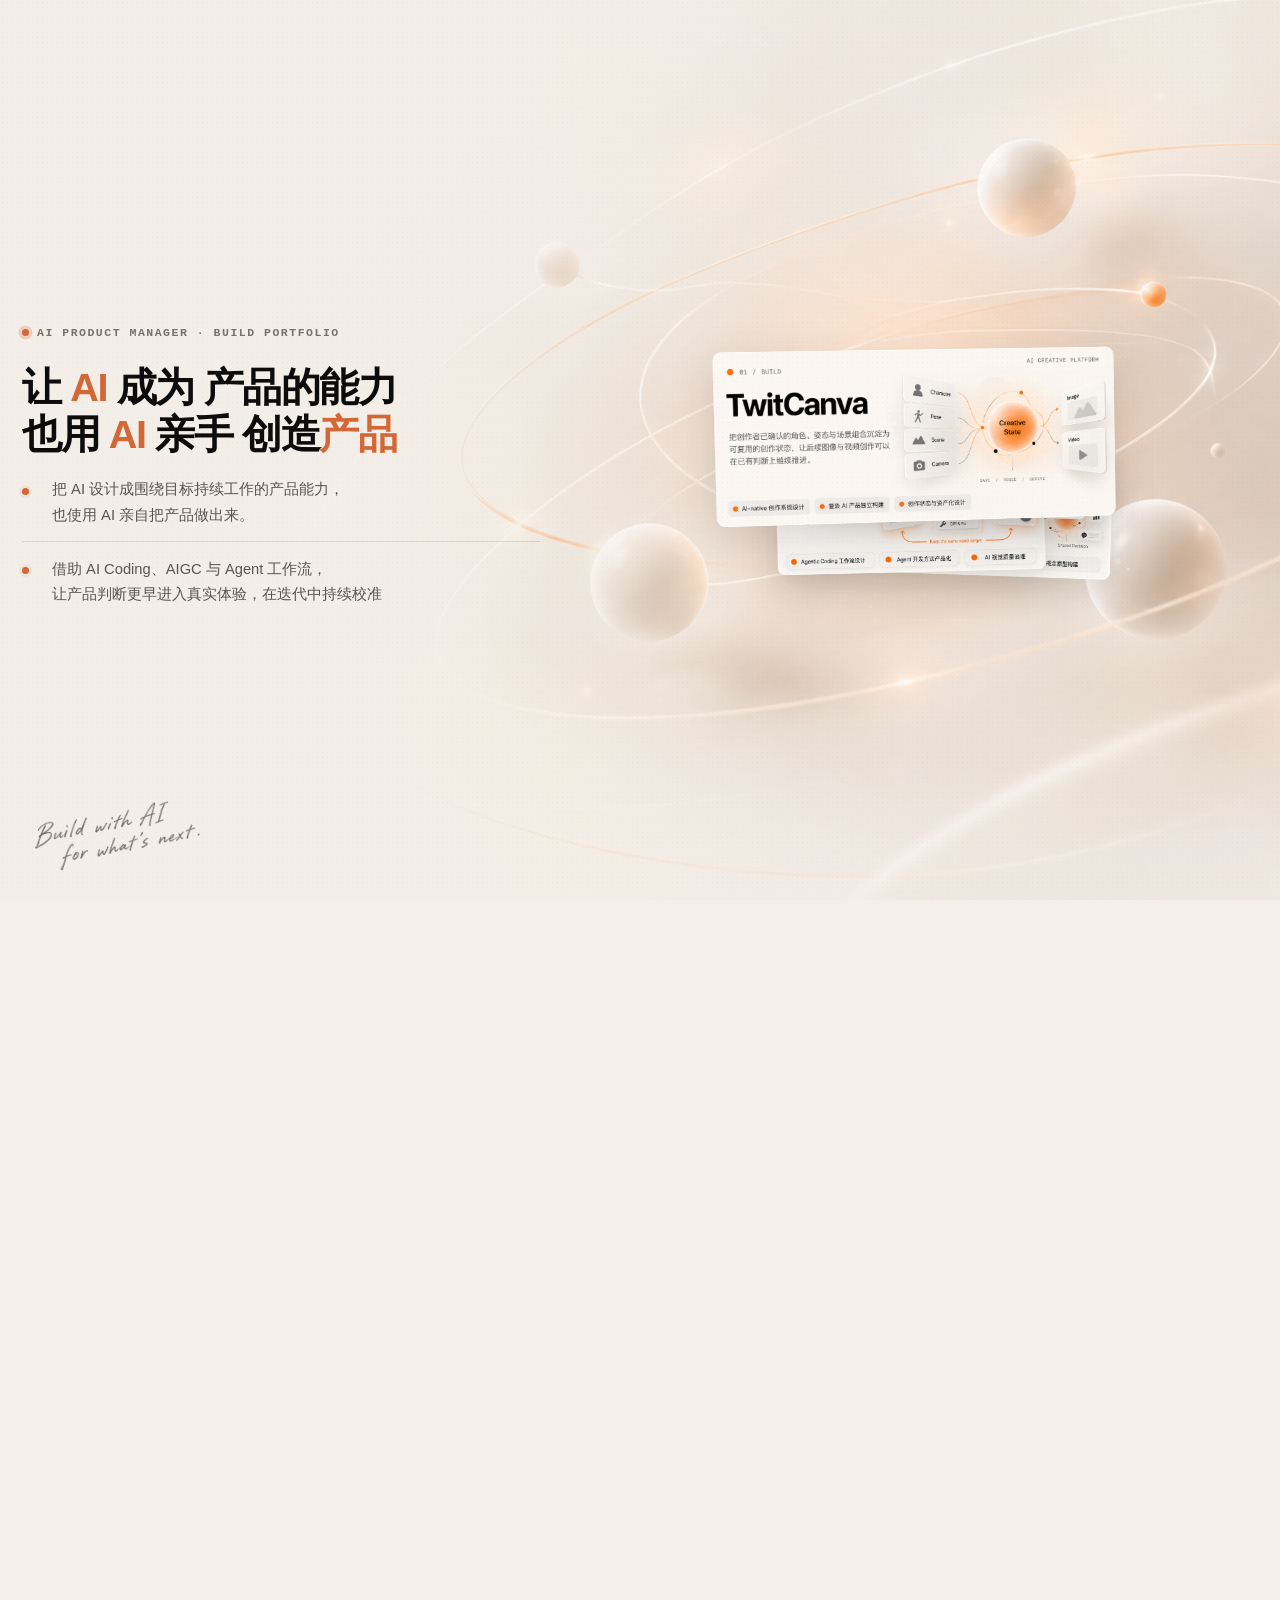
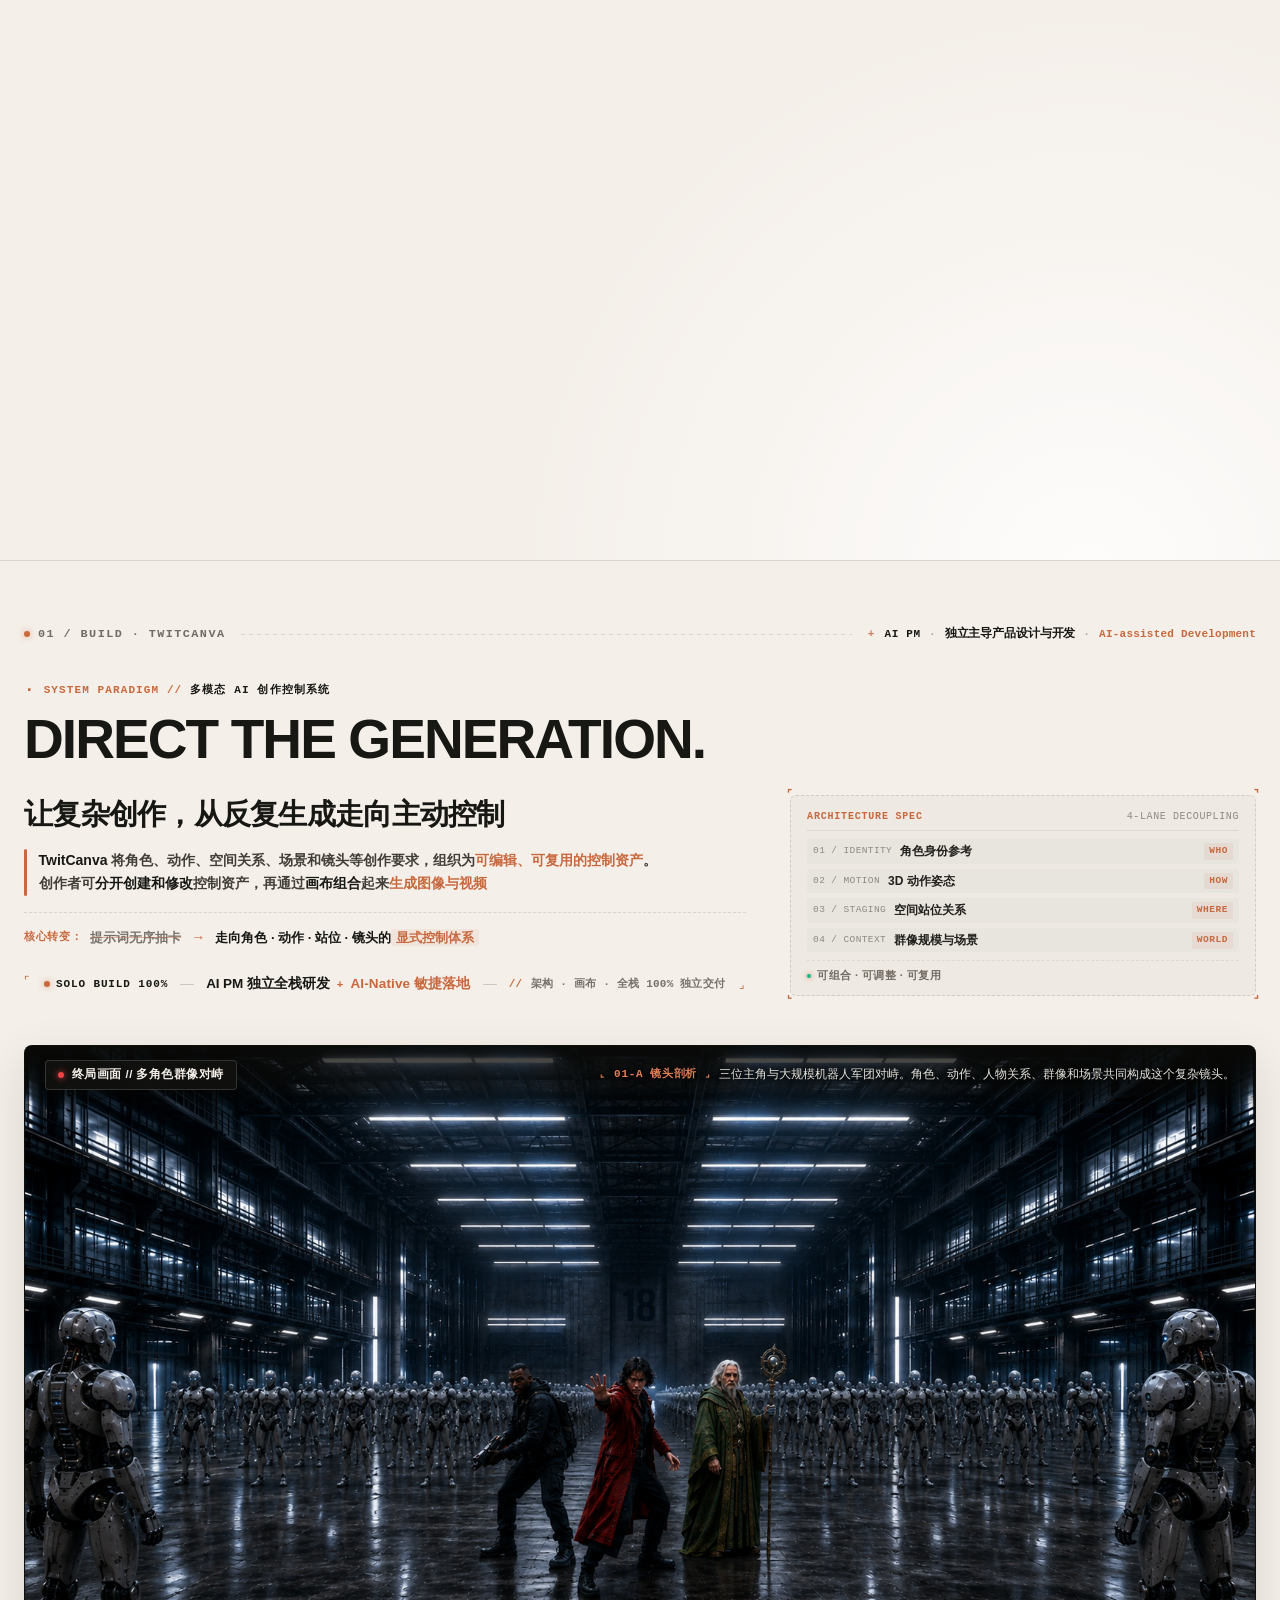
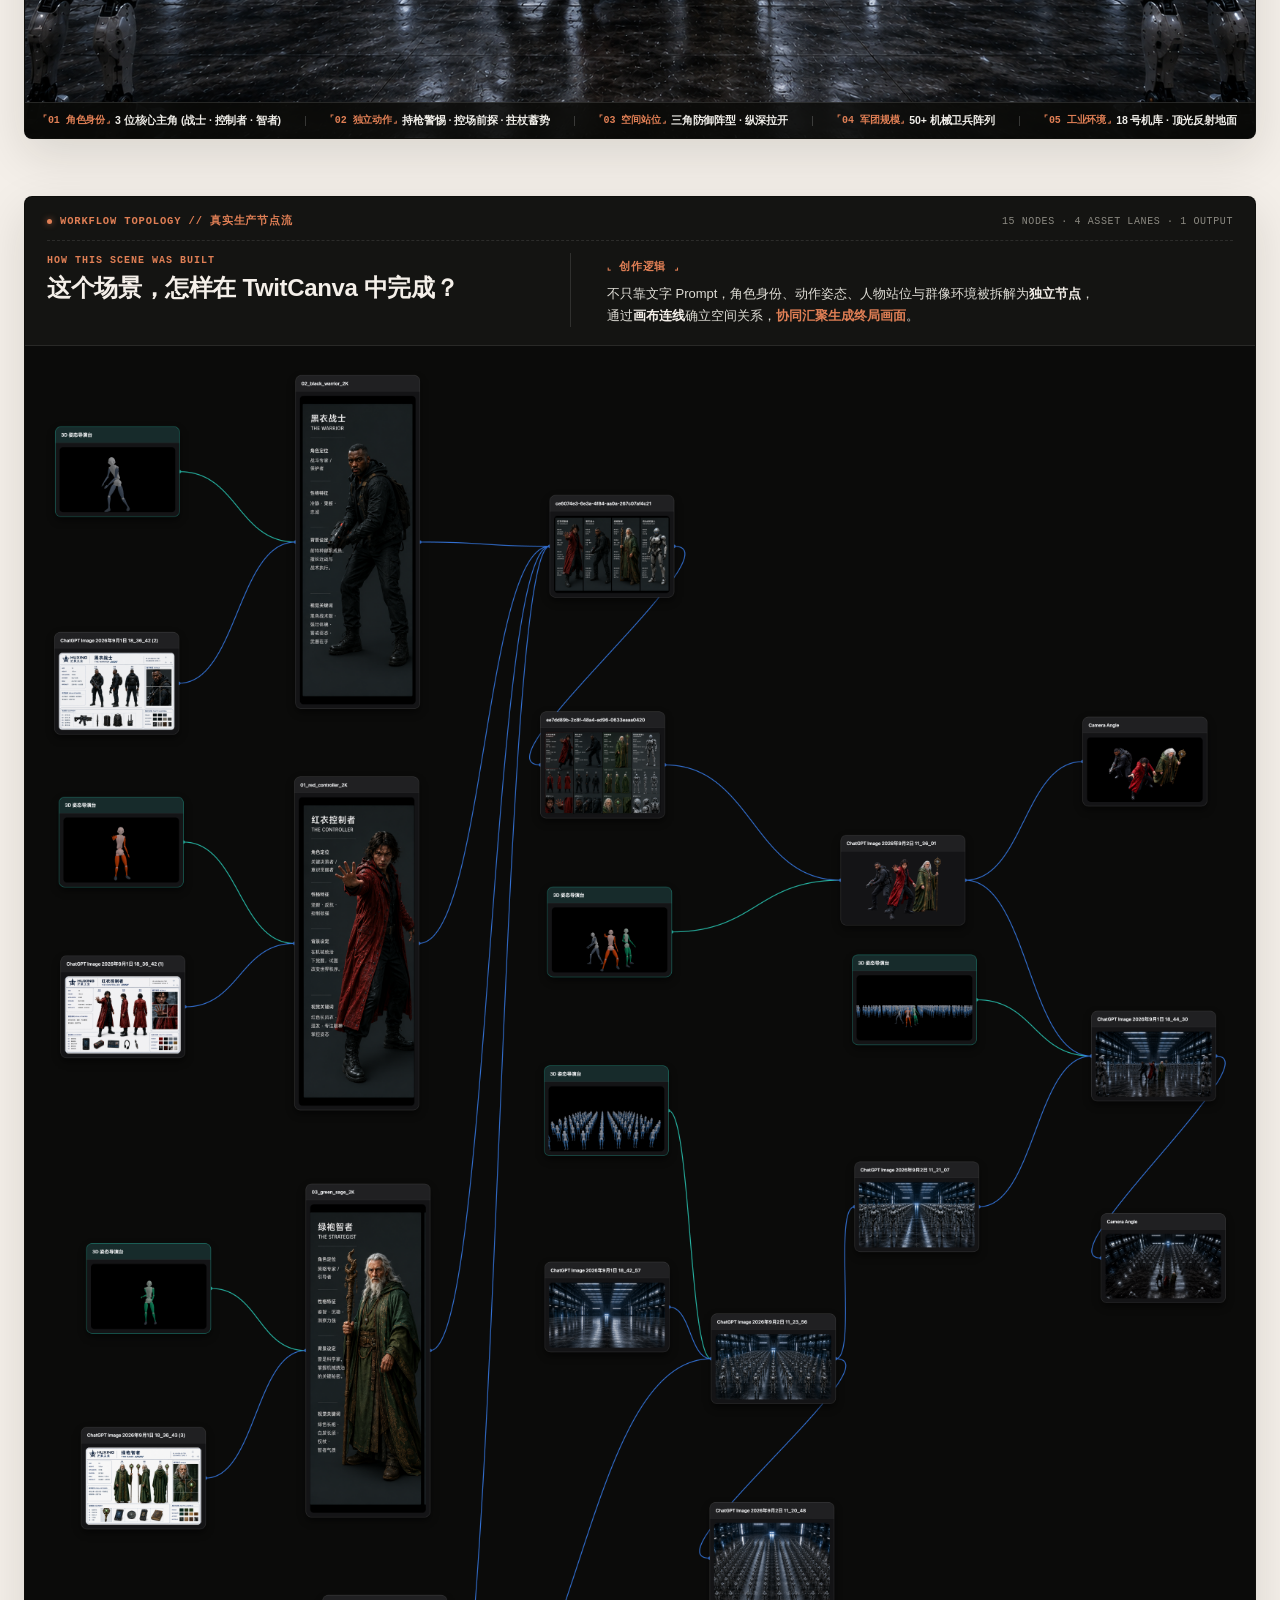
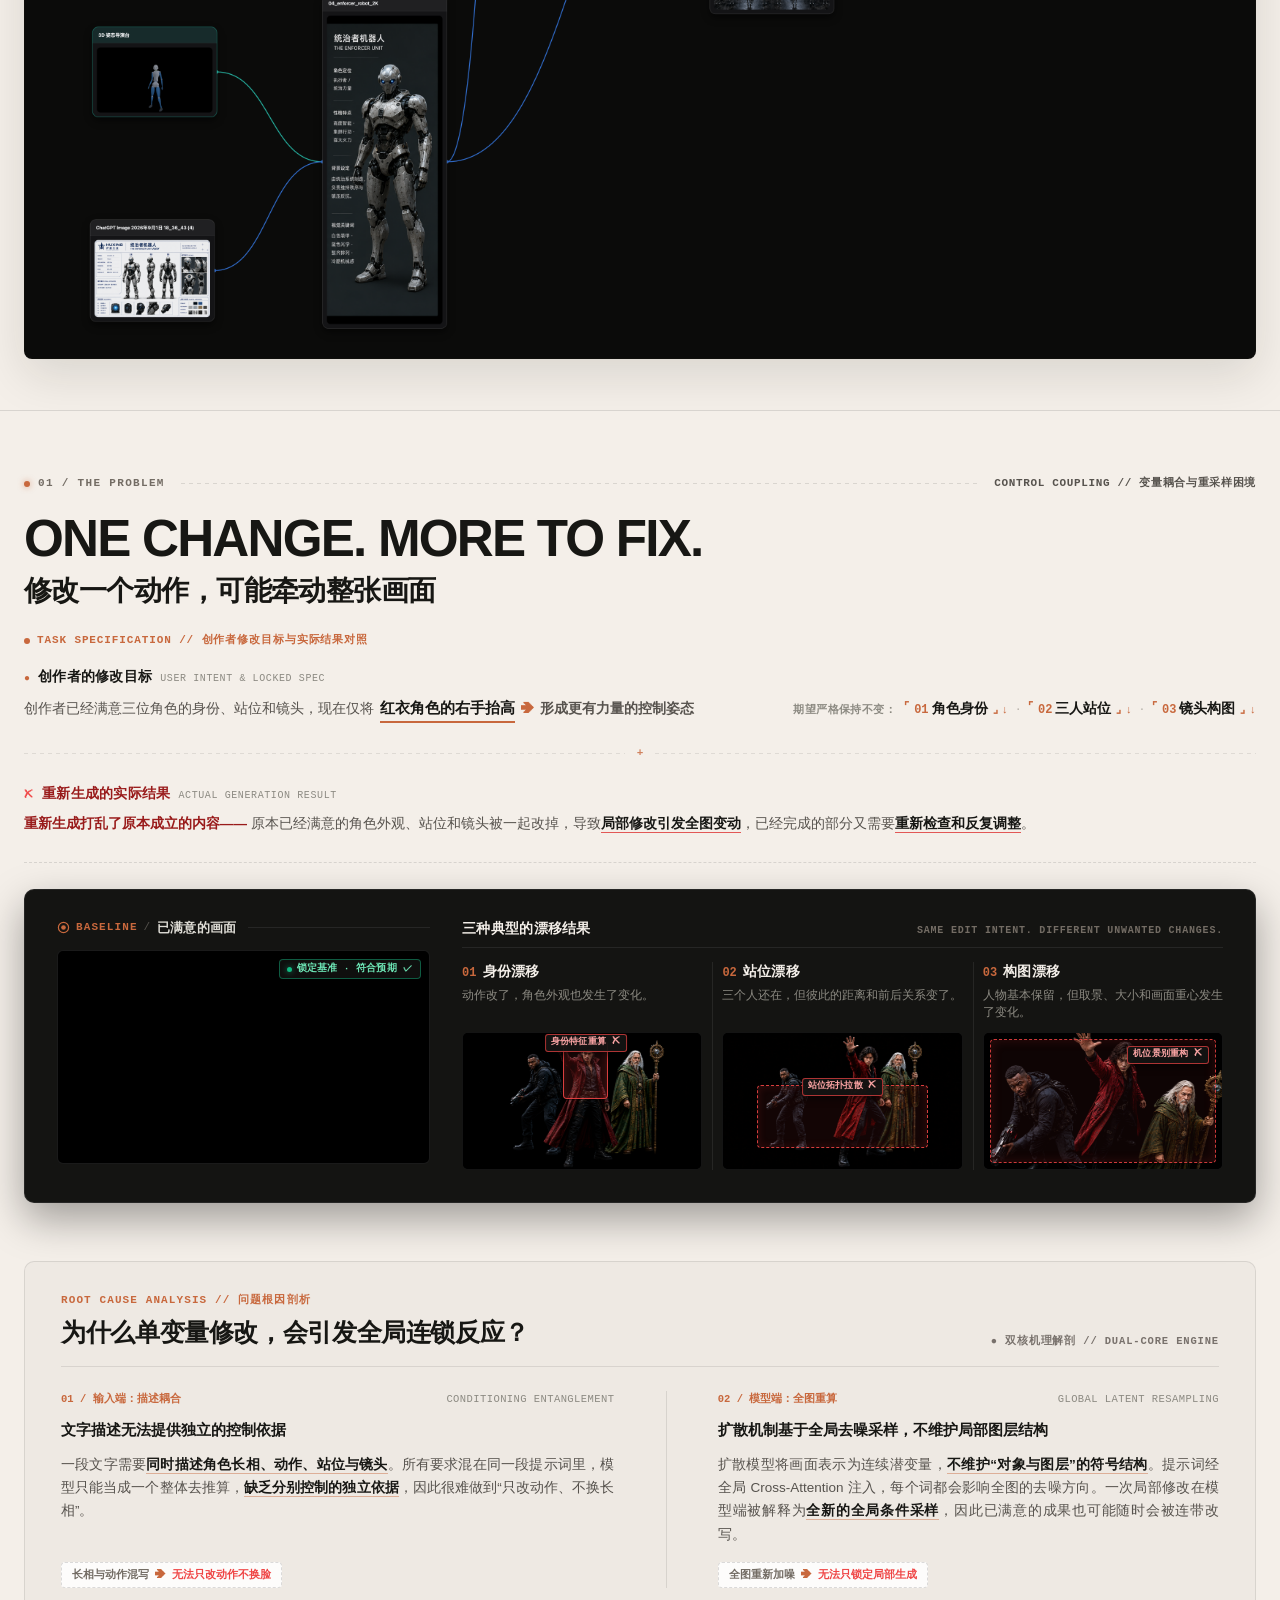
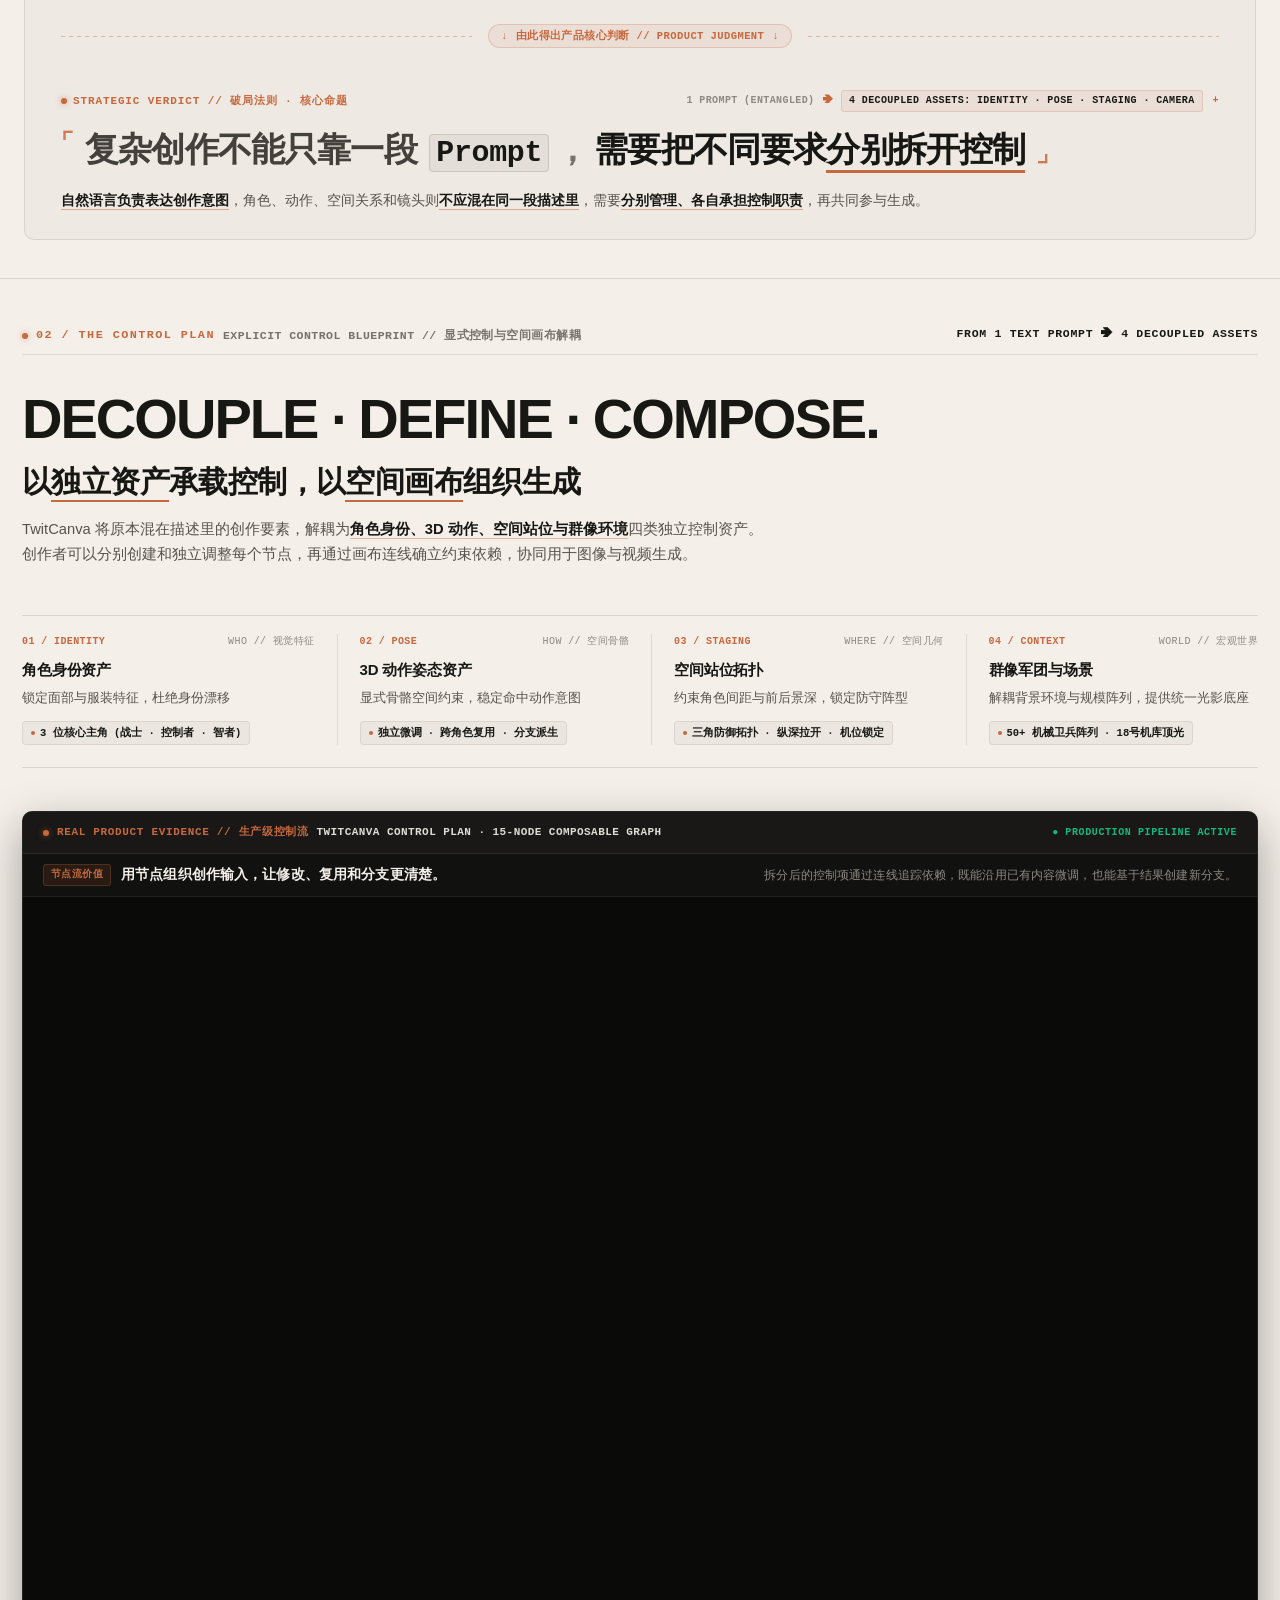
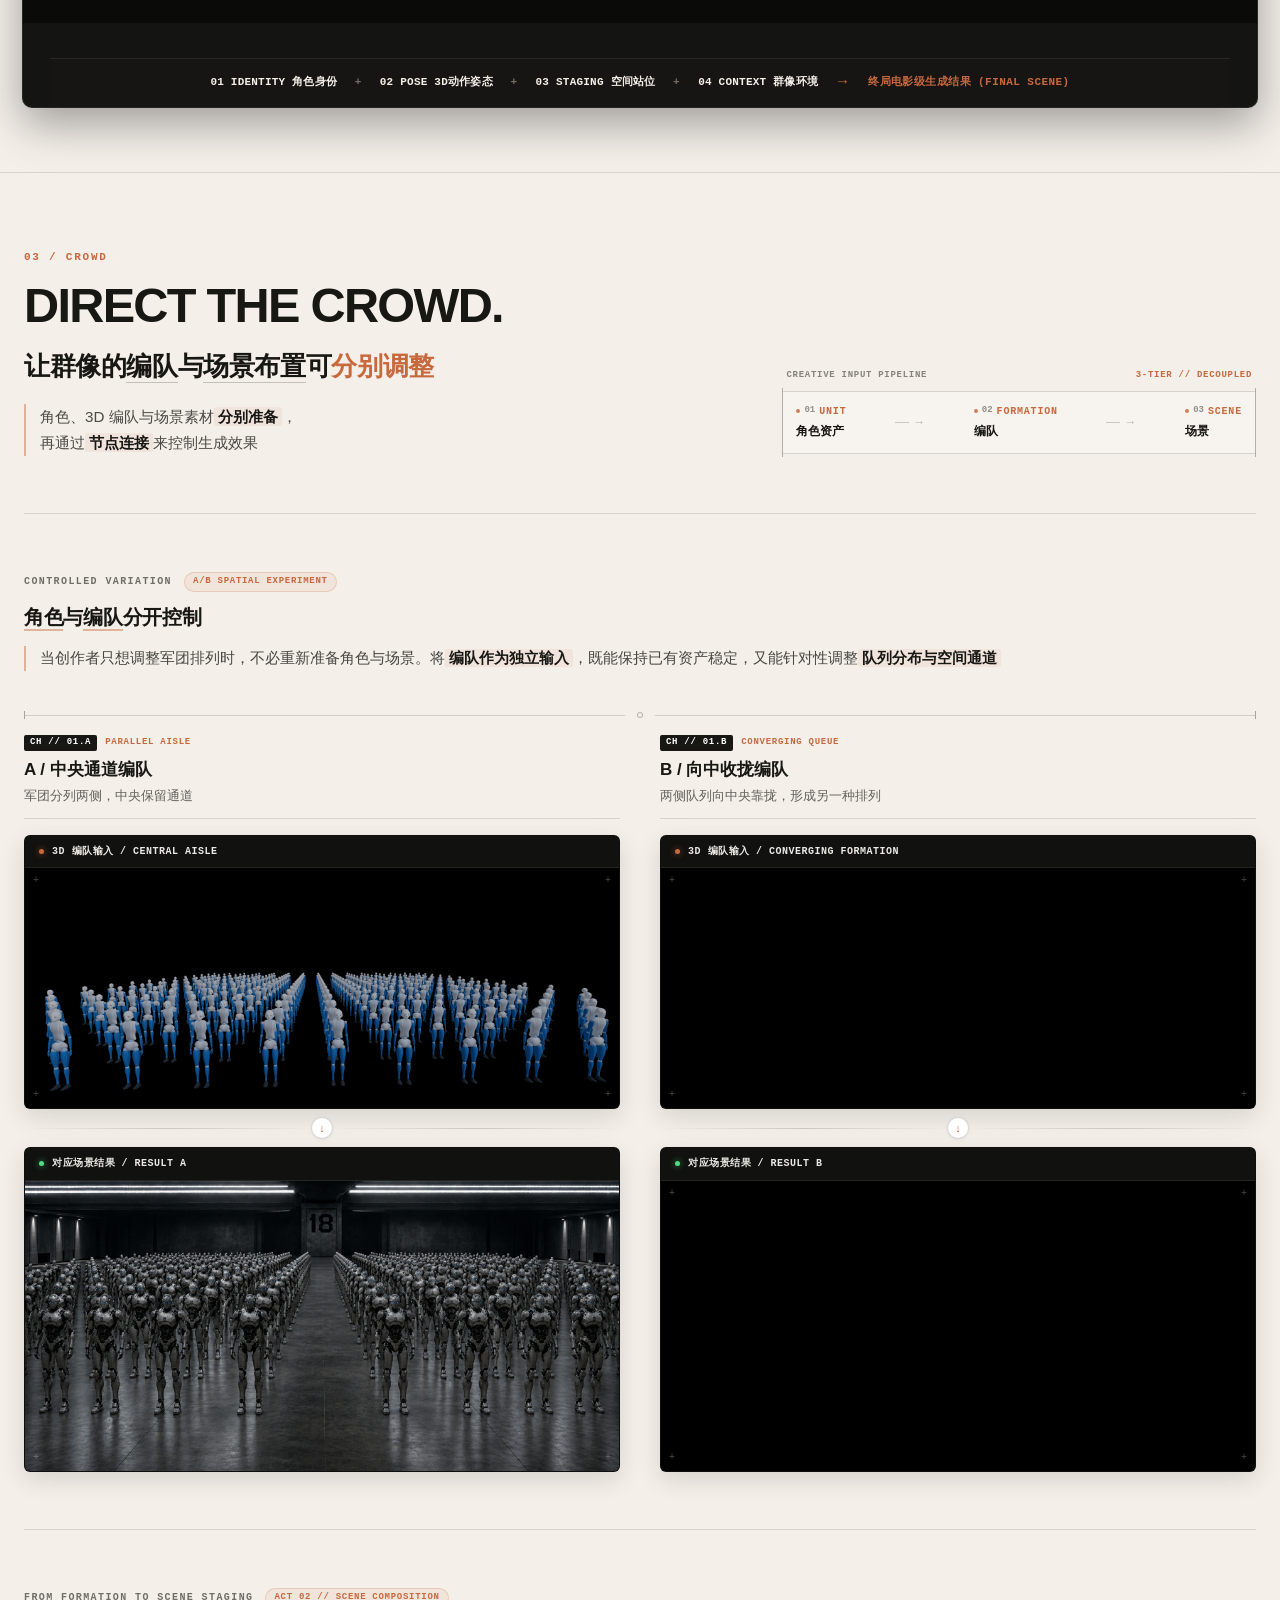
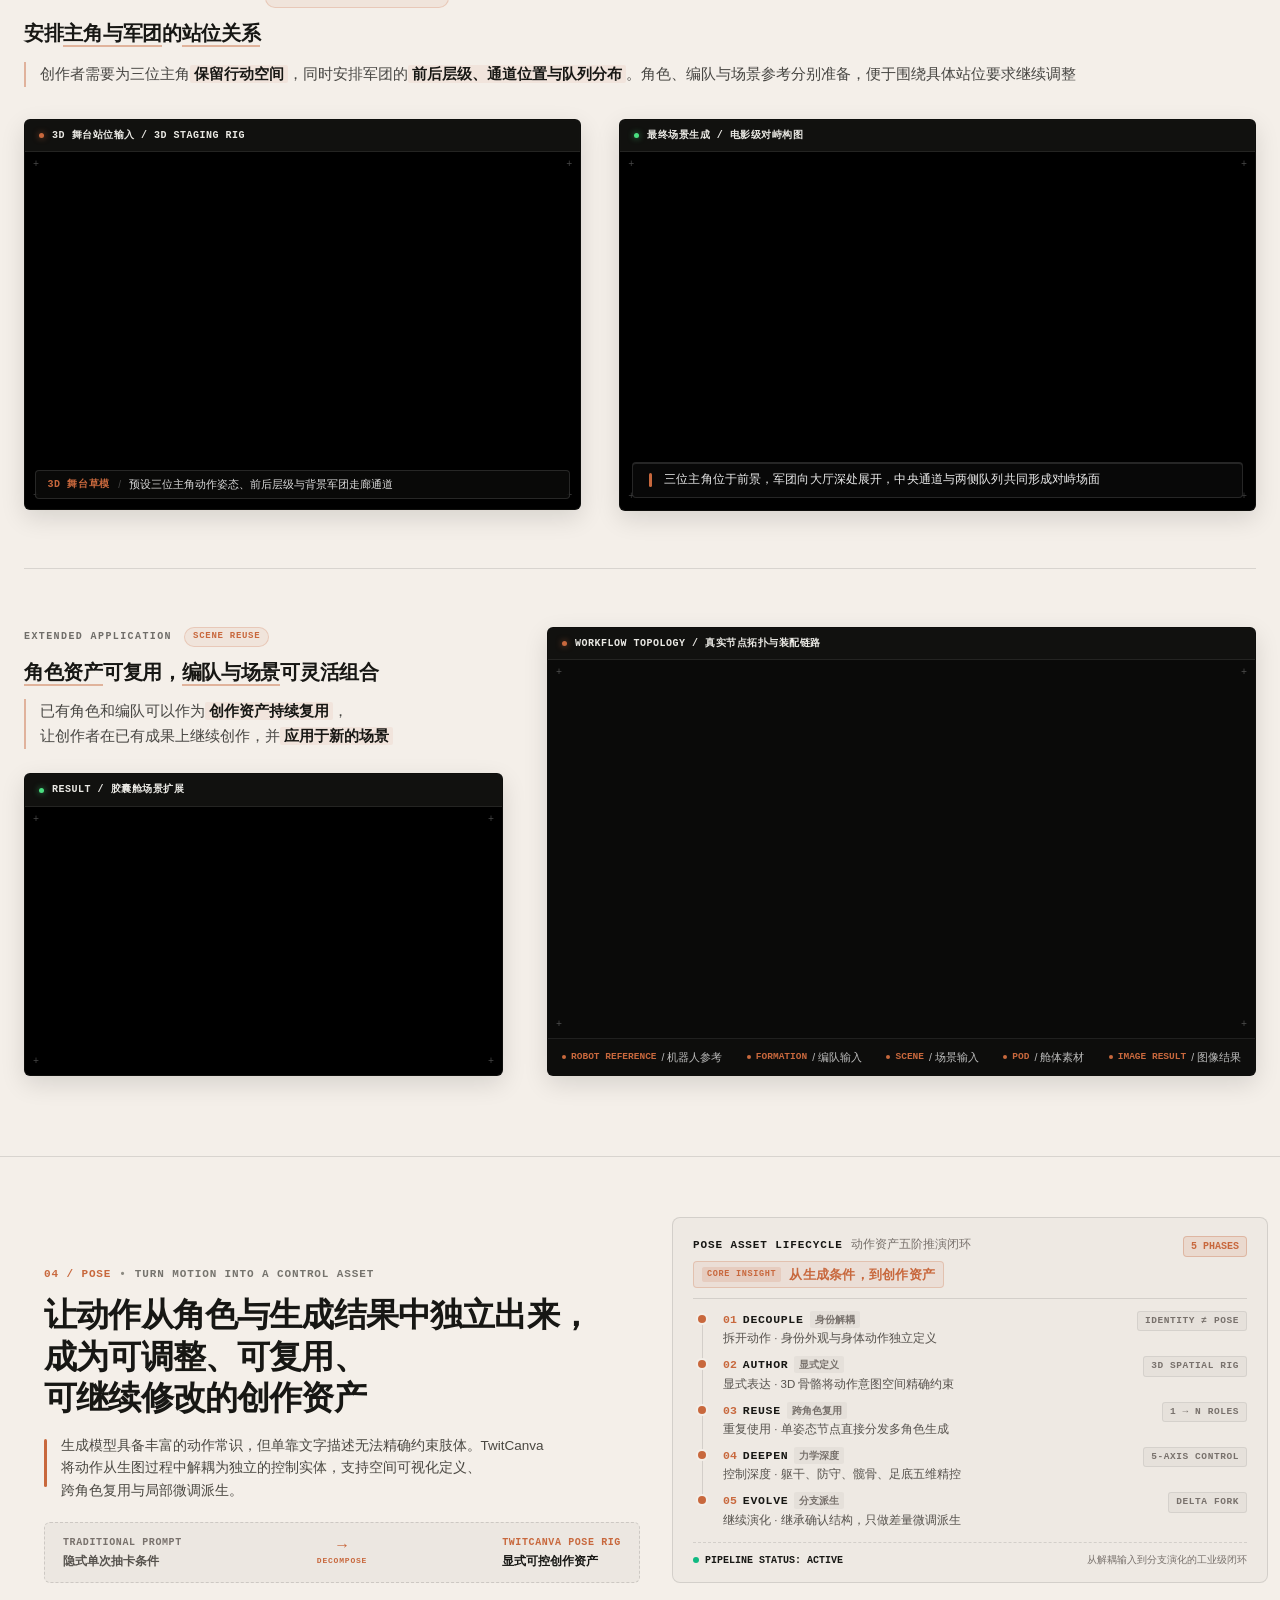
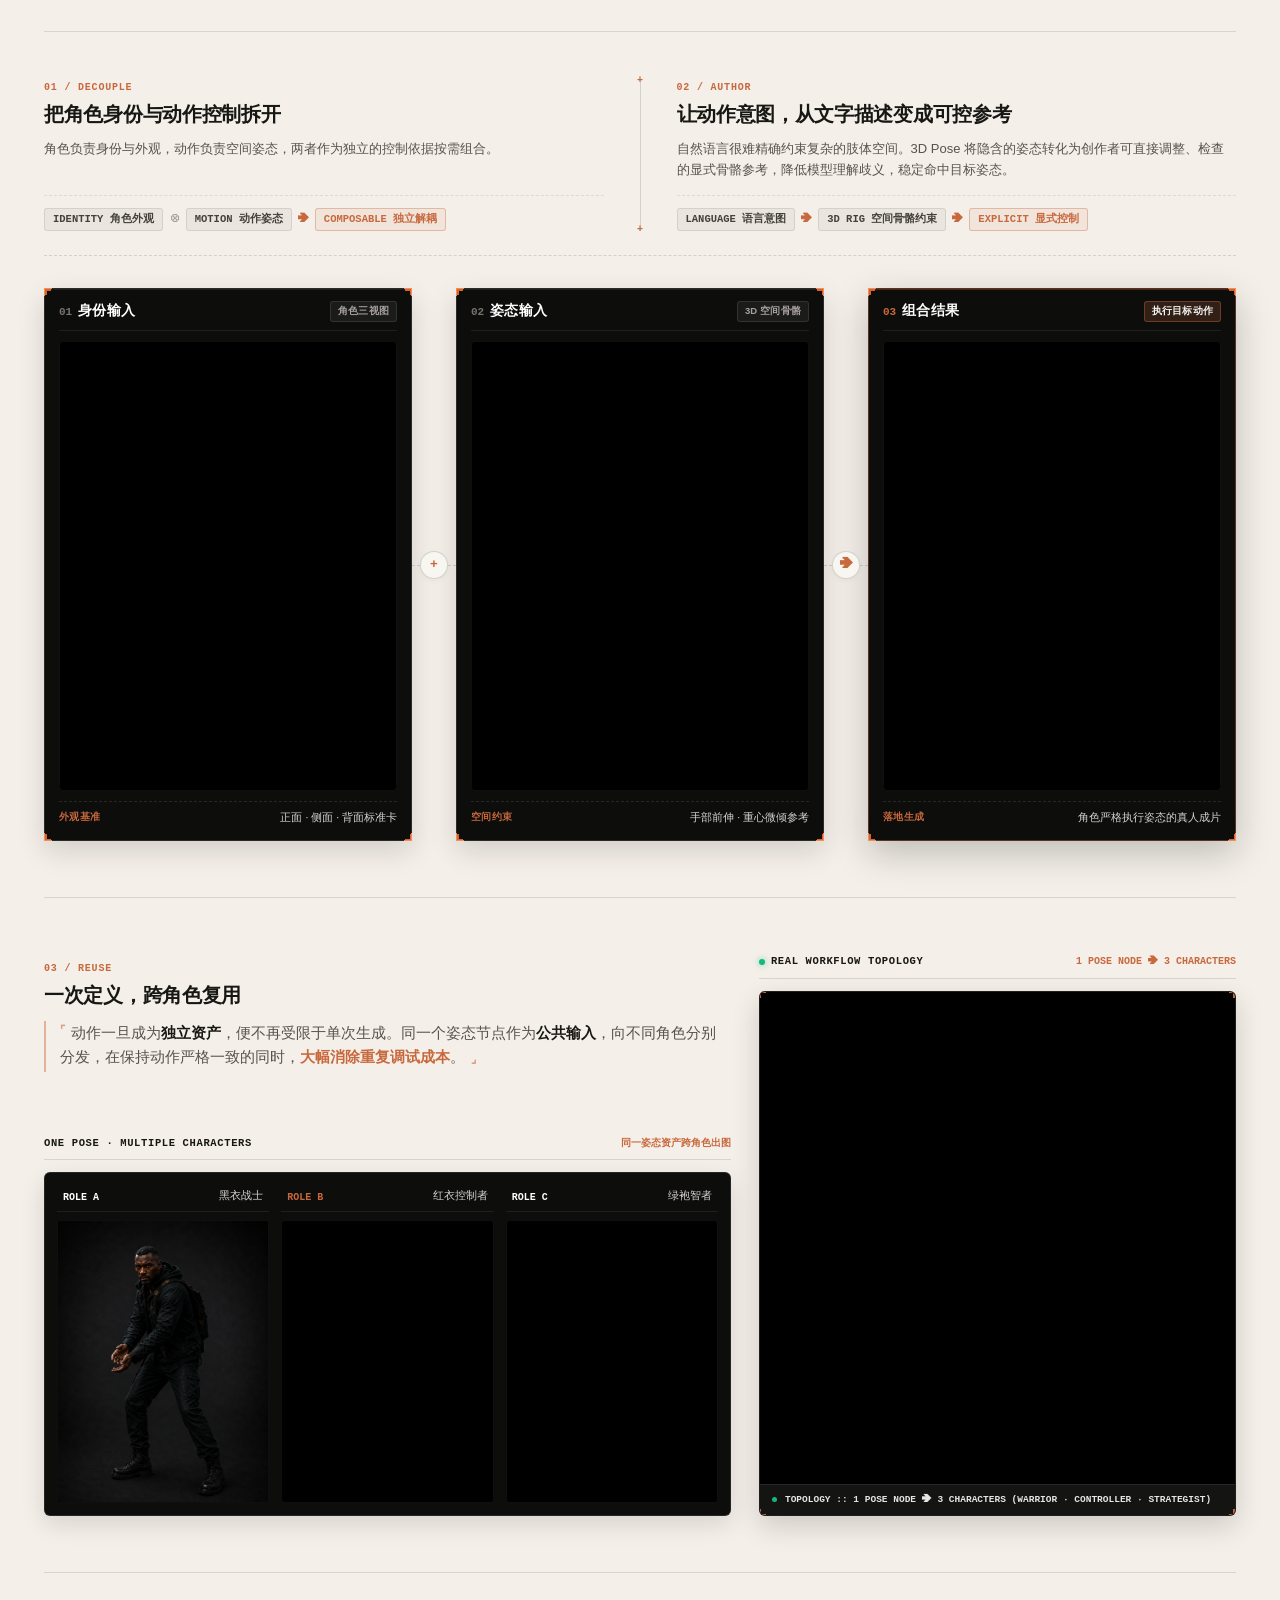
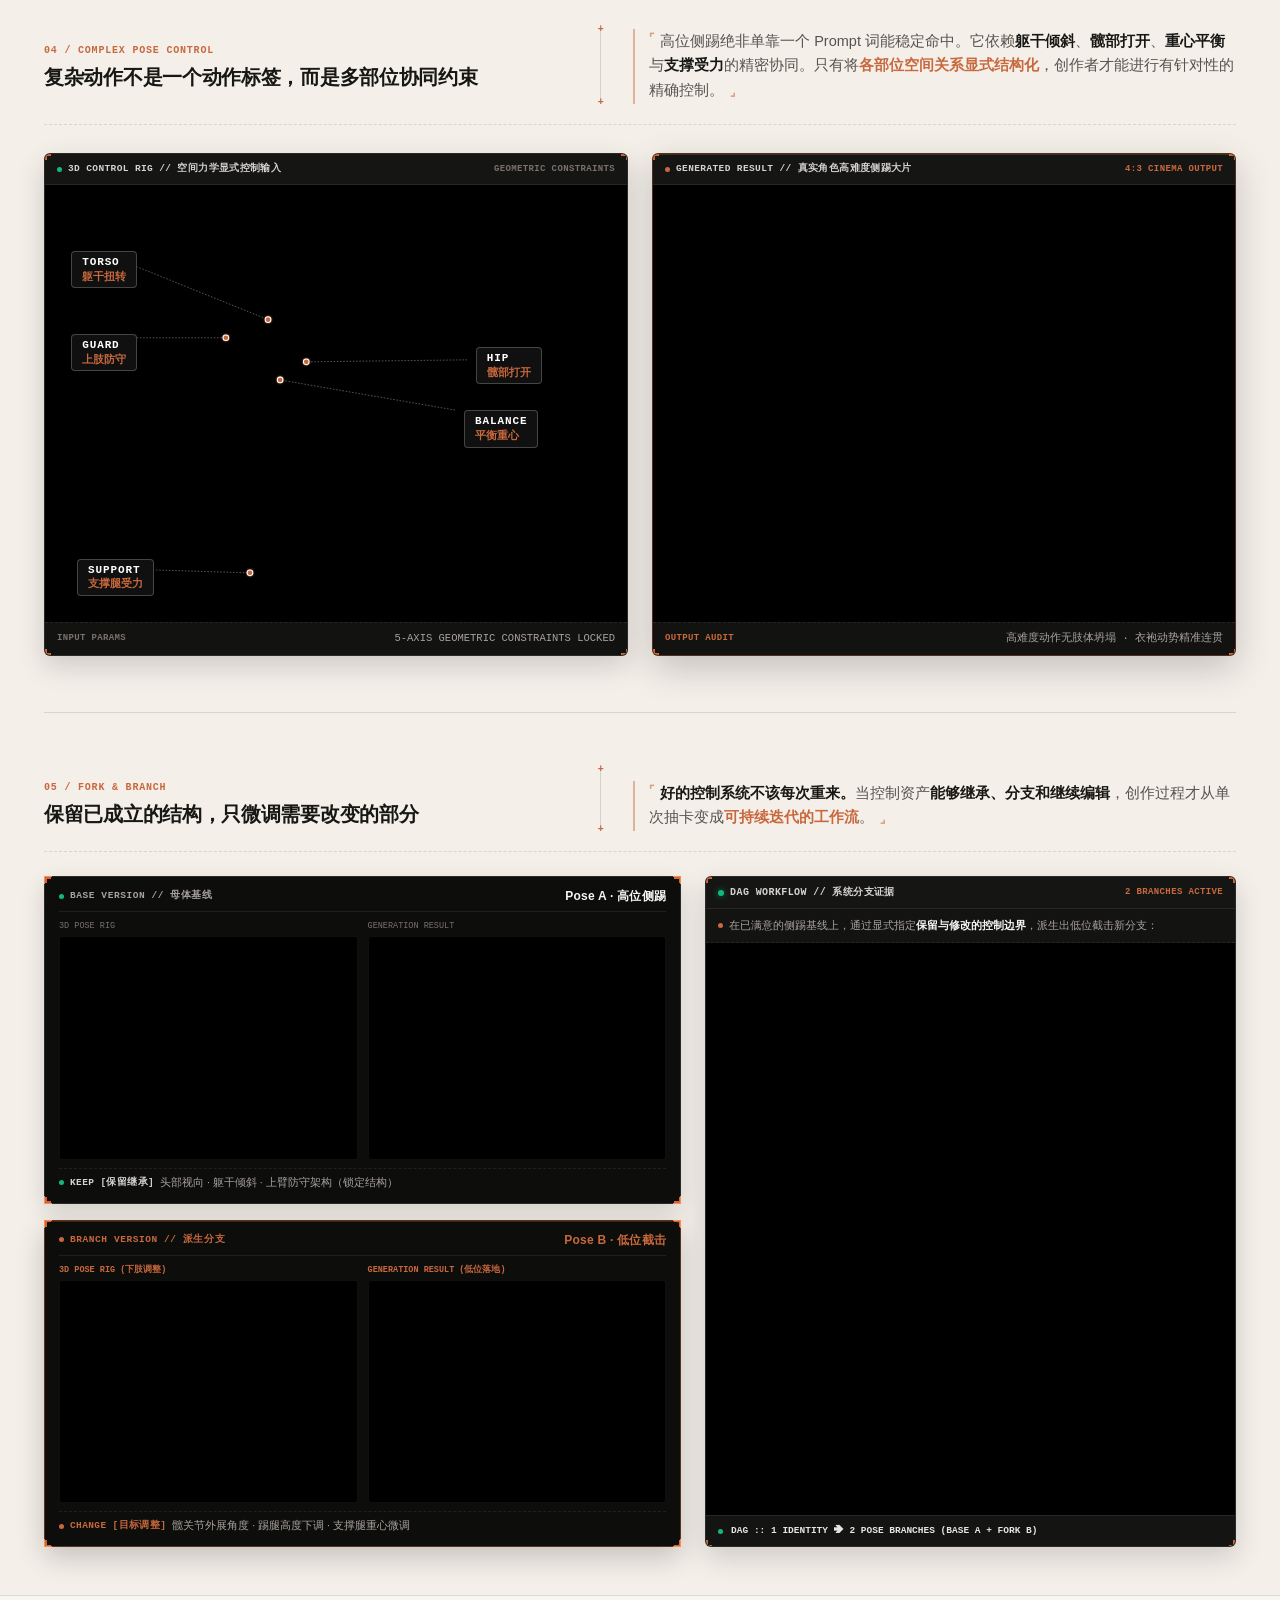
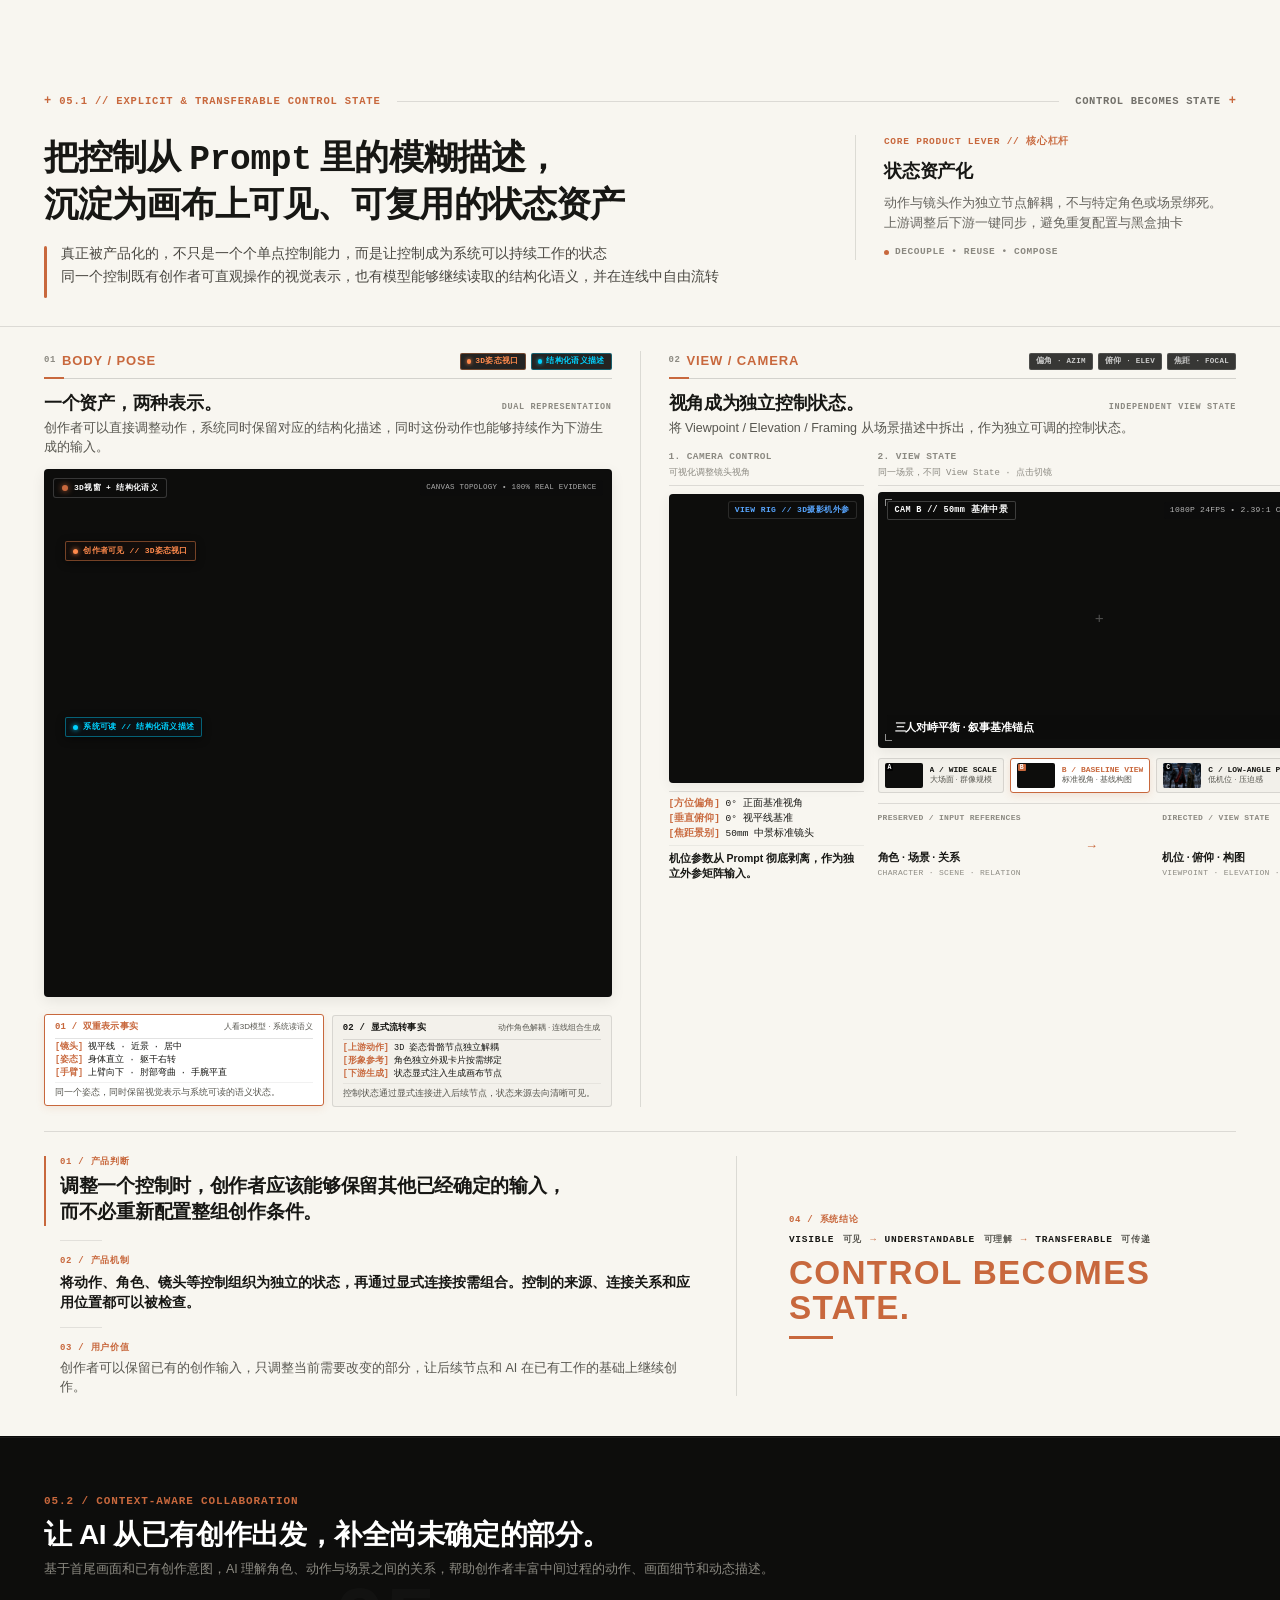
==== commit f106f6e2: "perf: defer below-fold portfolio media" ====
--- a/index.html
+++ b/index.html
@@ -84,7 +84,7 @@
         <div class="hero-visuals" data-orbital-3d="true" aria-label="四个互补的 AI-native PM 能力证明与快速索引">
           <a href="#twitcanva-h1-r1" class="hero-card hero-card--orbital hero-card--twit" data-speed="0.72" data-tilt="-2.5" aria-label="跳转至 01 / BUILD · 多模态 AI 创作控制系统">
             <span class="hero-card__mesh">
-              <img class="hero-card-image" src="assets/images/hero-refresh/01-build.png" alt="01 / BUILD · TwitCanva 多模态 AI 创作控制系统" loading="eager" decoding="async">
+              <img class="hero-card-image" src="assets/images/hero-refresh/01-build.png" alt="01 / BUILD · TwitCanva 多模态 AI 创作控制系统" loading="eager" fetchpriority="high" decoding="async">
             </span>
           </a>
 
@@ -249,7 +249,7 @@
             </div>
 
             <!-- 16:9 Cinema Image -->
-            <img class="tc-h1-r1__img--final" src="assets/images/twitcanva/twitcanva-h1-final-scene.png" alt="多角色群像对峙：三位核心角色 VS 机械军团" loading="eager" decoding="async">
+            <img class="tc-h1-r1__img--final" src="assets/images/twitcanva/twitcanva-h1-final-scene.png" alt="多角色群像对峙：三位核心角色 VS 机械军团" loading="lazy" decoding="async">
 
             <!-- Bottom Dock Overlay (5-Dimension Scene Decoder) -->
             <div class="tc-h1-r1__frame-bottom-dock" aria-label="场景 5 维要素微解构">
@@ -324,7 +324,7 @@
 
             <!-- Lower Canvas Bed (Full Natural Height, Zero Obstruction) -->
             <div class="workbench-canvas-bed">
-              <img class="tc-h1-r1__img--canvas" src="assets/images/twitcanva/twitcanva-h1-control-canvas.png" alt="TwitCanva H1 控制画布工作流拓扑" loading="eager" decoding="async">
+              <img class="tc-h1-r1__img--canvas" src="assets/images/twitcanva/twitcanva-h1-control-canvas.png" alt="TwitCanva H1 控制画布工作流拓扑" loading="lazy" decoding="async">
             </div>
 
           </div>
@@ -463,7 +463,7 @@
             </div>
 
             <div class="baseline-media-frame">
-              <img src="assets/images/twitcanva/twitcanva-p1-baseline-thumb.png" alt="基准参照组：三人原始正确状态" loading="eager" decoding="async">
+              <img src="assets/images/twitcanva/twitcanva-p1-baseline-thumb.png" alt="基准参照组：三人原始正确状态" loading="lazy" decoding="async">
               <div class="baseline-status-badge">
                 <span class="status-dot"></span>
                 <span>锁定基准 · 符合预期 ✓</span>
@@ -491,7 +491,7 @@
                   <p class="drift-channel-desc">动作改了，角色外观也发生了变化。</p>
                 </div>
                 <div class="drift-channel-media">
-                  <img src="assets/images/twitcanva/twitcanva-p1-reroll-01-character-thumb.png" alt="Reroll 01: 角色身份漂移" loading="eager" decoding="async">
+                  <img src="assets/images/twitcanva/twitcanva-p1-reroll-01-character-thumb.png" alt="Reroll 01: 角色身份漂移" loading="lazy" decoding="async">
                   <!-- Forensic Error Box -->
                   <div class="drift-reticle-box drift-reticle-box--character">
                     <span class="drift-reticle-pill">身份特征重算 ✗</span>
@@ -509,7 +509,7 @@
                   <p class="drift-channel-desc">三个人还在，但彼此的距离和前后关系变了。</p>
                 </div>
                 <div class="drift-channel-media">
-                  <img src="assets/images/twitcanva/twitcanva-p1-reroll-02-relation-thumb.png" alt="Reroll 02: 空间站位漂移" loading="eager" decoding="async">
+                  <img src="assets/images/twitcanva/twitcanva-p1-reroll-02-relation-thumb.png" alt="Reroll 02: 空间站位漂移" loading="lazy" decoding="async">
                   <!-- Forensic Error Box -->
                   <div class="drift-reticle-box drift-reticle-box--relation">
                     <span class="drift-reticle-pill">站位拓扑拉散 ✗</span>
@@ -527,7 +527,7 @@
                   <p class="drift-channel-desc">人物基本保留，但取景、大小和画面重心发生了变化。</p>
                 </div>
                 <div class="drift-channel-media">
-                  <img src="assets/images/twitcanva/twitcanva-p1-reroll-03-composition-thumb.png" alt="Reroll 03: 镜头构图漂移" loading="eager" decoding="async">
+                  <img src="assets/images/twitcanva/twitcanva-p1-reroll-03-composition-thumb.png" alt="Reroll 03: 镜头构图漂移" loading="lazy" decoding="async">
                   <!-- Forensic Error Box -->
                   <div class="drift-reticle-box drift-reticle-box--composition">
                     <span class="drift-reticle-pill">机位景别重构 ✗</span>
@@ -751,7 +751,7 @@
           </div>
 
           <div class="workbench-stage">
-            <img class="tc-plan-r1__img-canvas" src="assets/images/twitcanva/twitcanva-p2-control-plan-canvas.png" alt="TwitCanva 02 Control Plan 真实控制画布蓝图" loading="eager" decoding="async">
+            <img class="tc-plan-r1__img-canvas" src="assets/images/twitcanva/twitcanva-p2-control-plan-canvas.png" alt="TwitCanva 02 Control Plan 真实控制画布蓝图" loading="lazy" decoding="async">
           </div>
 
           <!-- System Formula Rail (Single Top Hairline, Pure Notation) -->
@@ -912,7 +912,7 @@
                     </div>
                   </div>
                   <div class="tc-crowd-r2__console-screen">
-                    <img src="assets/images/twitcanva/twitcanva-p3-formation-a.png" alt="3D 编队输入 / CENTRAL AISLE" loading="eager" decoding="async">
+                    <img src="assets/images/twitcanva/twitcanva-p3-formation-a.png" alt="3D 编队输入 / CENTRAL AISLE" loading="lazy" decoding="async">
                     <span class="tc-crowd-r2__crosshair tc-crowd-r2__crosshair--tl" aria-hidden="true">+</span>
                     <span class="tc-crowd-r2__crosshair tc-crowd-r2__crosshair--tr" aria-hidden="true">+</span>
                     <span class="tc-crowd-r2__crosshair tc-crowd-r2__crosshair--bl" aria-hidden="true">+</span>
@@ -936,7 +936,7 @@
                     </div>
                   </div>
                   <div class="tc-crowd-r2__console-screen">
-                    <img src="assets/images/twitcanva/twitcanva-p3-result-a.png" alt="对应场景结果 / RESULT A" loading="eager" decoding="async">
+                    <img src="assets/images/twitcanva/twitcanva-p3-result-a.png" alt="对应场景结果 / RESULT A" loading="lazy" decoding="async">
                     <span class="tc-crowd-r2__crosshair tc-crowd-r2__crosshair--tl" aria-hidden="true">+</span>
                     <span class="tc-crowd-r2__crosshair tc-crowd-r2__crosshair--tr" aria-hidden="true">+</span>
                     <span class="tc-crowd-r2__crosshair tc-crowd-r2__crosshair--bl" aria-hidden="true">+</span>
@@ -965,7 +965,7 @@
                     </div>
                   </div>
                   <div class="tc-crowd-r2__console-screen">
-                    <img src="assets/images/twitcanva/twitcanva-p3-formation-b.png" alt="3D 编队输入 / CONVERGING FORMATION" loading="eager" decoding="async">
+                    <img src="assets/images/twitcanva/twitcanva-p3-formation-b.png" alt="3D 编队输入 / CONVERGING FORMATION" loading="lazy" decoding="async">
                     <span class="tc-crowd-r2__crosshair tc-crowd-r2__crosshair--tl" aria-hidden="true">+</span>
                     <span class="tc-crowd-r2__crosshair tc-crowd-r2__crosshair--tr" aria-hidden="true">+</span>
                     <span class="tc-crowd-r2__crosshair tc-crowd-r2__crosshair--bl" aria-hidden="true">+</span>
@@ -989,7 +989,7 @@
                     </div>
                   </div>
                   <div class="tc-crowd-r2__console-screen">
-                    <img src="assets/images/twitcanva/twitcanva-p3-result-b.png" alt="对应场景结果 / RESULT B" loading="eager" decoding="async">
+                    <img src="assets/images/twitcanva/twitcanva-p3-result-b.png" alt="对应场景结果 / RESULT B" loading="lazy" decoding="async">
                     <span class="tc-crowd-r2__crosshair tc-crowd-r2__crosshair--tl" aria-hidden="true">+</span>
                     <span class="tc-crowd-r2__crosshair tc-crowd-r2__crosshair--tr" aria-hidden="true">+</span>
                     <span class="tc-crowd-r2__crosshair tc-crowd-r2__crosshair--bl" aria-hidden="true">+</span>
@@ -1034,7 +1034,7 @@
                   </div>
                 </div>
                 <div class="tc-crowd-r2__bench-screen tc-crowd-r2__bench-screen--rig">
-                  <img src="assets/images/twitcanva/twitcanva-p3-staging-input.png" alt="3D 舞台站位输入 / 3D STAGING RIG" loading="eager" decoding="async">
+                  <img src="assets/images/twitcanva/twitcanva-p3-staging-input.png" alt="3D 舞台站位输入 / 3D STAGING RIG" loading="lazy" decoding="async">
                   <span class="tc-crowd-r2__crosshair tc-crowd-r2__crosshair--tl" aria-hidden="true">+</span>
                   <span class="tc-crowd-r2__crosshair tc-crowd-r2__crosshair--tr" aria-hidden="true">+</span>
                   <span class="tc-crowd-r2__crosshair tc-crowd-r2__crosshair--bl" aria-hidden="true">+</span>
@@ -1060,7 +1060,7 @@
                   </div>
                 </div>
                 <div class="tc-crowd-r2__bench-screen tc-crowd-r2__bench-screen--cinema">
-                  <img src="assets/images/twitcanva/twitcanva-p3-heroes-staging.png" alt="三位主角位于前景，军团向大厅深处展开，中央通道与两侧队列共同形成对峙场面" loading="eager" decoding="async">
+                  <img src="assets/images/twitcanva/twitcanva-p3-heroes-staging.png" alt="三位主角位于前景，军团向大厅深处展开，中央通道与两侧队列共同形成对峙场面" loading="lazy" decoding="async">
                   <span class="tc-crowd-r2__crosshair tc-crowd-r2__crosshair--tl" aria-hidden="true">+</span>
                   <span class="tc-crowd-r2__crosshair tc-crowd-r2__crosshair--tr" aria-hidden="true">+</span>
                   <span class="tc-crowd-r2__crosshair tc-crowd-r2__crosshair--bl" aria-hidden="true">+</span>
@@ -1110,7 +1110,7 @@
                   </div>
                 </div>
                 <div class="tc-crowd-r2__console-screen tc-crowd-r2__console-screen--capsule">
-                  <img src="assets/images/twitcanva/twitcanva-p3-capsule-crowd.png" alt="RESULT / 胶囊舱场景扩展" loading="eager" decoding="async">
+                  <img src="assets/images/twitcanva/twitcanva-p3-capsule-crowd.png" alt="RESULT / 胶囊舱场景扩展" loading="lazy" decoding="async">
                   <span class="tc-crowd-r2__crosshair tc-crowd-r2__crosshair--tl" aria-hidden="true">+</span>
                   <span class="tc-crowd-r2__crosshair tc-crowd-r2__crosshair--tr" aria-hidden="true">+</span>
                   <span class="tc-crowd-r2__crosshair tc-crowd-r2__crosshair--bl" aria-hidden="true">+</span>
@@ -1129,7 +1129,7 @@
                   </div>
                 </div>
                 <div class="tc-crowd-r2__console-screen tc-crowd-r2__console-screen--graph">
-                  <img src="assets/images/twitcanva/twitcanva-p3-real-workflow.png" alt="WORKFLOW TOPOLOGY / 真实节点拓扑与装配链路" loading="eager" decoding="async">
+                  <img src="assets/images/twitcanva/twitcanva-p3-real-workflow.png" alt="WORKFLOW TOPOLOGY / 真实节点拓扑与装配链路" loading="lazy" decoding="async">
                   <span class="tc-crowd-r2__crosshair tc-crowd-r2__crosshair--tl" aria-hidden="true">+</span>
                   <span class="tc-crowd-r2__crosshair tc-crowd-r2__crosshair--tr" aria-hidden="true">+</span>
                   <span class="tc-crowd-r2__crosshair tc-crowd-r2__crosshair--bl" aria-hidden="true">+</span>
@@ -1374,7 +1374,7 @@
               </div>
 
               <div class="dossier-media">
-                <img src="assets/images/twitcanva/pose/pose-01-card1-1080x1448.png" alt="红衣控制者三面三视图身份资产" loading="eager" decoding="async">
+                <img src="assets/images/twitcanva/pose/pose-01-card1-1080x1448.png" alt="红衣控制者三面三视图身份资产" loading="lazy" decoding="async">
               </div>
 
               <div class="dossier-footer">
@@ -1404,7 +1404,7 @@
               </div>
 
               <div class="dossier-media">
-                <img src="assets/images/twitcanva/pose/pose-01-card2-1080x1448.png" alt="右手前伸控制姿态 3D Pose 人偶" loading="eager" decoding="async">
+                <img src="assets/images/twitcanva/pose/pose-01-card2-1080x1448.png" alt="右手前伸控制姿态 3D Pose 人偶" loading="lazy" decoding="async">
               </div>
 
               <div class="dossier-footer">
@@ -1434,7 +1434,7 @@
               </div>
 
               <div class="dossier-media">
-                <img src="assets/images/twitcanva/pose/pose-01-card3-1080x1448.png" alt="红衣控制者执行控制姿势的真人落地大片" loading="eager" decoding="async">
+                <img src="assets/images/twitcanva/pose/pose-01-card3-1080x1448.png" alt="红衣控制者执行控制姿势的真人落地大片" loading="lazy" decoding="async">
               </div>
 
               <div class="dossier-footer">
@@ -1477,7 +1477,7 @@
                       <span class="role-name">黑衣战士</span>
                     </div>
                     <div class="role-img-wrap">
-                      <img src="assets/images/twitcanva/pose/pose-03-result-black.png" alt="黑衣战士复用同姿势生成结果" loading="eager" decoding="async">
+                      <img src="assets/images/twitcanva/pose/pose-03-result-black.png" alt="黑衣战士复用同姿势生成结果" loading="lazy" decoding="async">
                     </div>
                   </div>
 
@@ -1488,7 +1488,7 @@
                       <span class="role-name">红衣控制者</span>
                     </div>
                     <div class="role-img-wrap">
-                      <img src="assets/images/twitcanva/pose/pose-03-result-red.png" alt="红衣控制者复用同姿势生成结果" loading="eager" decoding="async">
+                      <img src="assets/images/twitcanva/pose/pose-03-result-red.png" alt="红衣控制者复用同姿势生成结果" loading="lazy" decoding="async">
                     </div>
                   </div>
 
@@ -1499,7 +1499,7 @@
                       <span class="role-name">绿袍智者</span>
                     </div>
                     <div class="role-img-wrap">
-                      <img src="assets/images/twitcanva/pose/pose-03-result-green.png" alt="绿袍智者复用同姿势生成结果" loading="eager" decoding="async">
+                      <img src="assets/images/twitcanva/pose/pose-03-result-green.png" alt="绿袍智者复用同姿势生成结果" loading="lazy" decoding="async">
                     </div>
                   </div>
                 </div>
@@ -1527,7 +1527,7 @@
                 <div class="cad-corner corner--br" aria-hidden="true"></div>
 
                 <div class="console-media-stage">
-                  <img src="assets/images/twitcanva/pose/pose-03-workflow-reuse.png" alt="三角色共享单姿态节点的真实工作流拓扑证据" loading="eager" decoding="async">
+                  <img src="assets/images/twitcanva/pose/pose-03-workflow-reuse.png" alt="三角色共享单姿态节点的真实工作流拓扑证据" loading="lazy" decoding="async">
                 </div>
 
                 <!-- 底部遥测条 (保留权威锁定文案) -->
@@ -1580,7 +1580,7 @@
               </div>
 
               <div class="bay-media-wrap bay-media-wrap--rig">
-                <img src="assets/images/twitcanva/pose/pose-04-complex-pose-a.png" alt="高位侧踢复杂身体力学结构 3D Pose" loading="eager" decoding="async">
+                <img src="assets/images/twitcanva/pose/pose-04-complex-pose-a.png" alt="高位侧踢复杂身体力学结构 3D Pose" loading="lazy" decoding="async">
                 
                 <!-- Precision Vector SVG Overlay: viewBox 1448x1086 exactly matches 4:3 image -->
                 <svg class="tc-pose-r2__pins-svg" viewBox="0 0 1448 1086" preserveAspectRatio="none" aria-hidden="true">
@@ -1660,7 +1660,7 @@
               </div>
 
               <div class="bay-media-wrap">
-                <img src="assets/images/twitcanva/pose/pose-04-result-a.png" alt="红衣控制者执行高位侧踢真人生成大片" loading="eager" decoding="async">
+                <img src="assets/images/twitcanva/pose/pose-04-result-a.png" alt="红衣控制者执行高位侧踢真人生成大片" loading="lazy" decoding="async">
               </div>
 
               <div class="bay-footer">
@@ -1716,13 +1716,13 @@
                   <div class="deck-cell">
                     <span class="cell-tag">3D POSE RIG</span>
                     <div class="cell-img-wrap cell-img-wrap--pose-a">
-                      <img src="assets/images/twitcanva/pose/pose-05-pose-a.png" alt="Pose A 高位侧踢基础姿态" loading="eager" decoding="async">
+                      <img src="assets/images/twitcanva/pose/pose-05-pose-a.png" alt="Pose A 高位侧踢基础姿态" loading="lazy" decoding="async">
                     </div>
                   </div>
                   <div class="deck-cell">
                     <span class="cell-tag">GENERATION RESULT</span>
                     <div class="cell-img-wrap">
-                      <img src="assets/images/twitcanva/pose/pose-05-result-a.png" alt="Result A 高位侧踢生成结果" loading="eager" decoding="async">
+                      <img src="assets/images/twitcanva/pose/pose-05-result-a.png" alt="Result A 高位侧踢生成结果" loading="lazy" decoding="async">
                     </div>
                   </div>
                 </div>
@@ -1753,13 +1753,13 @@
                   <div class="deck-cell">
                     <span class="cell-tag cell-tag--orange">3D POSE RIG (下肢调整)</span>
                     <div class="cell-img-wrap">
-                      <img src="assets/images/twitcanva/pose/pose-05-pose-b.png" alt="Pose B 低位截击动作分支" loading="eager" decoding="async">
+                      <img src="assets/images/twitcanva/pose/pose-05-pose-b.png" alt="Pose B 低位截击动作分支" loading="lazy" decoding="async">
                     </div>
                   </div>
                   <div class="deck-cell">
                     <span class="cell-tag cell-tag--orange">GENERATION RESULT (低位落地)</span>
                     <div class="cell-img-wrap">
-                      <img src="assets/images/twitcanva/pose/pose-05-result-b.png" alt="Result B 低位截击生成结果" loading="eager" decoding="async">
+                      <img src="assets/images/twitcanva/pose/pose-05-result-b.png" alt="Result B 低位截击生成结果" loading="lazy" decoding="async">
                     </div>
                   </div>
                 </div>
@@ -1797,7 +1797,7 @@
               </div>
 
               <div class="dag-media-wrap">
-                <img src="assets/images/twitcanva/pose/pose-05-workflow-fork.png" alt="Pose 分支与生成结果的真实节点工作流" loading="eager" decoding="async">
+                <img src="assets/images/twitcanva/pose/pose-05-workflow-fork.png" alt="Pose 分支与生成结果的真实节点工作流" loading="lazy" decoding="async">
               </div>
 
               <div class="dag-telemetry-tag">
@@ -1902,7 +1902,7 @@
               <!-- Master Workflow Canvas Stage (Full Width ~580px, 100% Complete Evidence, Zero Crop) -->
               <div class="pose-master-canvas is-mode-1" id="pose-master-canvas">
                 <div class="canvas-screen">
-                  <img src="assets/images/twitcanva/05/state/pose-transfer-node.png" alt="TwitCanva 姿态双重表示与连线流转真实工作流拓扑画布" loading="eager" decoding="async">
+                  <img src="assets/images/twitcanva/05/state/pose-transfer-node.png" alt="TwitCanva 姿态双重表示与连线流转真实工作流拓扑画布" loading="lazy" decoding="async">
                   
                   <!-- HUD Mode Bar with Breathing Status Light -->
                   <div class="canvas-hud-bar">
@@ -2010,7 +2010,7 @@
                     <span class="sub">可视化调整镜头视角</span>
                   </div>
                   <div class="col-dual-frame col-dual-frame--cam-full">
-                    <img src="assets/images/twitcanva/05/camera/view-control-panel.png" alt="3D 摄影机外参控制面板完整界面" loading="eager" decoding="async">
+                    <img src="assets/images/twitcanva/05/camera/view-control-panel.png" alt="3D 摄影机外参控制面板完整界面" loading="lazy" decoding="async">
                     <div class="frame-anno-tag frame-anno-tag--cam" id="cam-rig-tag">VIEW RIG // 3D摄影机外参</div>
                   </div>
                   
@@ -2035,7 +2035,7 @@
                   <!-- Master Program Monitor (Large Cinematic 16:9 Viewport) -->
                   <div class="master-viewfinder" id="master-viewfinder">
                     <div class="master-screen">
-                      <img id="master-screen-img" src="assets/images/twitcanva/05/camera/baseline-view.png" alt="当前激活视角大画幅监看" loading="eager" decoding="async">
+                      <img id="master-screen-img" src="assets/images/twitcanva/05/camera/baseline-view.png" alt="当前激活视角大画幅监看" loading="lazy" decoding="async">
                       
                       <!-- Viewfinder Corner Crosshairs -->
                       <span class="vf-corner vf-tl" aria-hidden="true"></span>
@@ -2062,7 +2062,7 @@
                     <!-- Switcher Button A -->
                     <button type="button" class="switcher-btn" data-cam="A" role="tab" aria-selected="false" aria-label="切到机位 A · 广角俯瞰">
                       <div class="switcher-thumb">
-                        <img src="assets/images/twitcanva/05/camera/wide-scale.png" alt="机位 A 缩略图" loading="eager" decoding="async">
+                        <img src="assets/images/twitcanva/05/camera/wide-scale.png" alt="机位 A 缩略图" loading="lazy" decoding="async">
                         <span class="switcher-cam-tag">A</span>
                       </div>
                       <div class="switcher-meta">
@@ -2074,7 +2074,7 @@
                     <!-- Switcher Button B (Default Active) -->
                     <button type="button" class="switcher-btn is-active" data-cam="B" role="tab" aria-selected="true" aria-label="切到机位 B · 正面标准 (当前激活)">
                       <div class="switcher-thumb">
-                        <img src="assets/images/twitcanva/05/camera/baseline-view.png" alt="机位 B 缩略图" loading="eager" decoding="async">
+                        <img src="assets/images/twitcanva/05/camera/baseline-view.png" alt="机位 B 缩略图" loading="lazy" decoding="async">
                         <span class="switcher-cam-tag">B</span>
                       </div>
                       <div class="switcher-meta">
@@ -2086,7 +2086,7 @@
                     <!-- Switcher Button C -->
                     <button type="button" class="switcher-btn" data-cam="C" role="tab" aria-selected="false" aria-label="切到机位 C · 低角仰拍">
                       <div class="switcher-thumb">
-                        <img src="assets/images/twitcanva/05/camera/low-angle-pressure.png" alt="机位 C 缩略图" loading="eager" decoding="async">
+                        <img src="assets/images/twitcanva/05/camera/low-angle-pressure.png" alt="机位 C 缩略图" loading="lazy" decoding="async">
                         <span class="switcher-cam-tag">C</span>
                       </div>
                       <div class="switcher-meta">
@@ -2369,7 +2369,7 @@
                     <span class="chip-sub">已知首帧</span>
                   </div>
                   <div class="frame-img-box">
-                    <img src="assets/images/twitcanva/05/video/start-state.png?v=2" alt="START FRAME 已知首帧" loading="eager" decoding="async">
+                    <img src="assets/images/twitcanva/05/video/start-state.png?v=2" alt="START FRAME 已知首帧" loading="lazy" decoding="async">
                   </div>
                 </div>
 
@@ -2387,7 +2387,7 @@
                     <span class="chip-sub">已知尾帧</span>
                   </div>
                   <div class="frame-img-box">
-                    <img src="assets/images/twitcanva/05/video/target-end-state.png?v=2" alt="END FRAME 已知尾帧" loading="eager" decoding="async">
+                    <img src="assets/images/twitcanva/05/video/target-end-state.png?v=2" alt="END FRAME 已知尾帧" loading="lazy" decoding="async">
                   </div>
                 </div>
               </div>
@@ -2470,7 +2470,7 @@
                     <div class="workbench-screen-box">
                       <!-- Phase 1: Context Ingestion Screenshot (with HUD chips) -->
                       <div class="screen-view-panel" id="screen-phase-1">
-                        <img src="assets/images/twitcanva/05/ai/start-end-context.png" alt="阶段 01：画布首尾帧实体拖入 AI Chat 对话框" loading="eager" decoding="async">
+                        <img src="assets/images/twitcanva/05/ai/start-end-context.png" alt="阶段 01：画布首尾帧实体拖入 AI Chat 对话框" loading="lazy" decoding="async">
                         <div class="collab-hud collab-hud--cyan" style="top: 32%; left: 50%;">
                           <span class="hud-status-dot dot--cyan"></span>
                           <span>画布首尾实体 // 已知创作输入</span>
@@ -2483,7 +2483,7 @@
 
                       <!-- Phase 2: Generation Screenshot (Active by Default with HUD chips) -->
                       <div class="screen-view-panel is-active" id="screen-phase-2">
-                        <img src="assets/images/twitcanva/05/ai/applied-video-prompt.png?v=2" alt="阶段 02：AI 生成结构化提示词" loading="eager" decoding="async">
+                        <img src="assets/images/twitcanva/05/ai/applied-video-prompt.png?v=2" alt="阶段 02：AI 生成结构化提示词" loading="lazy" decoding="async">
                         <div class="collab-hud collab-hud--orange" style="top: 36%; left: 50%;">
                           <span class="hud-status-dot dot--orange"></span>
                           <span>画布视频节点 // 等待指令载入</span>
@@ -2496,7 +2496,7 @@
 
                       <!-- Phase 3: Writeback Screenshot (with HUD chips) -->
                       <div class="screen-view-panel" id="screen-phase-3">
-                        <img src="assets/images/twitcanva/05/ai/real-ai-output.png" alt="阶段 03：提示词回写画布节点" loading="eager" decoding="async">
+                        <img src="assets/images/twitcanva/05/ai/real-ai-output.png" alt="阶段 03：提示词回写画布节点" loading="lazy" decoding="async">
                         <div class="collab-hud collab-hud--green" style="top: 29%; left: 54%;">
                           <span class="hud-status-dot dot--green"></span>
                           <span>描述装填就位 // 作为生成输入</span>
@@ -2633,7 +2633,7 @@
                       <span class="sub">已知起点</span>
                     </div>
                     <div class="card-img-box">
-                      <img src="assets/images/twitcanva/05/video/start-state.png?v=2" alt="START STATE 已知起点" loading="eager" decoding="async">
+                      <img src="assets/images/twitcanva/05/video/start-state.png?v=2" alt="START STATE 已知起点" loading="lazy" decoding="async">
                     </div>
                     <span class="card-caption">三角角色对峙 / 蓄力准备</span>
                   </div>
@@ -2649,10 +2649,10 @@
                     </div>
                     <div class="card-img-box hero-box" id="hero-middle-media-box">
                       <!-- 1. Static Image -->
-                      <img id="hero-middle-img" src="assets/images/twitcanva/05/video/activation.png" alt="AI 补全的中间画面" loading="eager" decoding="async">
+                      <img id="hero-middle-img" src="assets/images/twitcanva/05/video/activation.png" alt="AI 补全的中间画面" loading="lazy" decoding="async">
                       
                       <!-- 2. In-Place Video Player -->
-                      <video id="hero-middle-video" src="assets/images/twitcanva/05/video/final-video.mp4" poster="assets/images/twitcanva/05/video/activation.png" controls playsinline preload="auto"></video>
+                      <video id="hero-middle-video" src="assets/images/twitcanva/05/video/final-video.mp4" poster="assets/images/twitcanva/05/video/activation.png" controls playsinline preload="none"></video>
                       
                       <!-- 3. Top-Left Badge -->
                       <div class="hero-badge" id="hero-badge-tag">对应 AI 补全描述 // 画面具体化</div>
@@ -2691,7 +2691,7 @@
                       <span class="sub">已知终点</span>
                     </div>
                     <div class="card-img-box">
-                      <img src="assets/images/twitcanva/05/video/target-end-state.png?v=2" alt="TARGET END STATE 已知终点" loading="eager" decoding="async">
+                      <img src="assets/images/twitcanva/05/video/target-end-state.png?v=2" alt="TARGET END STATE 已知终点" loading="lazy" decoding="async">
                     </div>
                     <span class="card-caption">对峙终态 / 全能量爆发</span>
                   </div>
@@ -2838,7 +2838,7 @@
 
               <!-- Canvas Matting Frame with High-Contrast Spotlight Focus -->
               <div class="canvas-workbench-frame spotlight-mode-all" id="compound-canvas-frame">
-                <img src="assets/images/twitcanva/05/system/canonical-workflow-master.png" alt="TwitCanva 8K 完整系统工作流总览架构蓝图" class="master-canvas-img" id="compound-master-img" loading="eager" decoding="async">
+                <img src="assets/images/twitcanva/05/system/canonical-workflow-master.png" alt="TwitCanva 8K 完整系统工作流总览架构蓝图" class="master-canvas-img" id="compound-master-img" loading="lazy" decoding="async">
                 
                 <!-- High-contrast Spotlight Scrim (No blur, crisp opacity mask) -->
                 <div class="canvas-dark-scrim" id="canvas-dark-scrim" aria-hidden="true"></div>
@@ -3527,7 +3527,7 @@
               <!-- 两人对话场景 (放大画幅至 66x50px，两人站位与暗巷细节清晰) -->
               <div class="tc-thesis-r1__dag-node tc-thesis-r1__dag-node--state tc-thesis-r1__dag-node--deboxed" style="left: 45px; top: 76px; width: 195px; display: flex; align-items: center; gap: 10px; background: transparent; border: none; box-shadow: none; padding: 0;">
                 <div class="tc-thesis-r1__dag-thumb tc-thesis-r1__dag-thumb--scene" style="background: #ffffff; border: 1px solid rgba(24, 24, 22, 0.12); box-shadow: 0 1px 3px rgba(0,0,0,0.04); flex-shrink: 0;">
-                  <img src="assets/images/twitcanva/twitcanva-p1-dialogue-pair.png" alt="两人对话场景" style="object-position: 50% 25%;">
+                  <img src="assets/images/twitcanva/twitcanva-p1-dialogue-pair.png" alt="两人对话场景" loading="lazy" decoding="async" style="object-position: 50% 25%;">
                 </div>
                 <div>
                   <strong class="tc-thesis-r1__dag-name">两人对话场景</strong>
@@ -3541,7 +3541,7 @@
               <!-- 红衣主角 (完整显示三视图，宽度 105px 舒展画幅) -->
               <div class="tc-thesis-r1__dag-node tc-thesis-r1__dag-node--asset tc-thesis-r1__dag-node--hero-anchor tc-thesis-r1__dag-node--deboxed" style="left: 45px; top: 172px; width: 235px; display: flex; align-items: center; gap: 10px; background: transparent; border: none; box-shadow: none; padding: 0;">
                 <div class="tc-thesis-r1__dag-thumb tc-thesis-r1__dag-thumb--hero" style="width: 105px; height: 70px; background: #0d0d0c; border: 1px solid rgba(24, 24, 22, 0.12); box-shadow: 0 1px 3px rgba(0,0,0,0.04); flex-shrink: 0; border-radius: 6px;">
-                  <img src="assets/images/twitcanva/pose/pose-03-hero-sheet.png" alt="红衣主角三视图" style="object-position: center; object-fit: cover;">
+                  <img src="assets/images/twitcanva/pose/pose-03-hero-sheet.png" alt="红衣主角三视图" loading="lazy" decoding="async" style="object-position: center; object-fit: cover;">
                 </div>
                 <div>
                   <strong class="tc-thesis-r1__dag-name" style="font-size: 12px;">红衣主角</strong>
@@ -3560,7 +3560,7 @@
               <!-- Pose A 基础站立 (放大至 62x74px，3D 骨骼关节清晰直观) -->
               <div class="tc-thesis-r1__dag-node tc-thesis-r1__dag-node--asset tc-thesis-r1__dag-node--hero-pose tc-thesis-r1__dag-node--deboxed" style="left: 45px; top: 330px; width: 150px; display: flex; align-items: center; gap: 8px; background: transparent; border: none; box-shadow: none; padding: 0;">
                 <div class="tc-thesis-r1__dag-thumb tc-thesis-r1__dag-thumb--pose" style="background: #ffffff; border: 1px solid rgba(24, 24, 22, 0.12); box-shadow: 0 1px 3px rgba(0,0,0,0.04); flex-shrink: 0;">
-                  <img src="assets/images/twitcanva/pose/pose-00-standing-neutral.png" alt="基础站立 Pose A">
+                  <img src="assets/images/twitcanva/pose/pose-00-standing-neutral.png" alt="基础站立 Pose A" loading="lazy" decoding="async">
                 </div>
                 <div>
                   <strong class="tc-thesis-r1__dag-name">基础站立</strong>
@@ -3574,7 +3574,7 @@
               <!-- Pose B 转身姿态 (放大至 62x74px，躯干扭转蓄力清晰显著) -->
               <div class="tc-thesis-r1__dag-node tc-thesis-r1__dag-node--fork tc-thesis-r1__dag-node--hero-pose tc-thesis-r1__dag-node--new-version tc-thesis-r1__dag-node--deboxed" style="left: 232px; top: 330px; width: 150px; display: flex; align-items: center; gap: 8px; background: transparent; border: none; box-shadow: none; padding: 0;">
                 <div class="tc-thesis-r1__dag-thumb tc-thesis-r1__dag-thumb--pose" style="background: #ffffff; border: 2px solid var(--tc-thesis-orange, #c8683d); border-radius: 5px; box-shadow: 0 1px 4px rgba(200, 104, 61, 0.2); flex-shrink: 0;">
-                  <img src="assets/images/twitcanva/pose/pose-01-pose-red.png" alt="主角转身姿态 Pose B">
+                  <img src="assets/images/twitcanva/pose/pose-01-pose-red.png" alt="主角转身姿态 Pose B" loading="lazy" decoding="async">
                 </div>
                 <div>
                   <strong class="tc-thesis-r1__dag-name" style="color: var(--tc-thesis-orange);">主角 &middot; 转身姿态</strong>
@@ -3594,7 +3594,7 @@
                 <div class="tc-thesis-r1__sub-dock-grid" style="display: grid; grid-template-columns: 1fr 1fr; gap: 8px;">
                   <div class="tc-thesis-r1__dag-node tc-thesis-r1__dag-node--asset tc-thesis-r1__dag-node--subordinate" style="position: static; width: auto; background: #faf8f5; border: 1px solid rgba(24, 24, 22, 0.06); border-radius: 5px; padding: 6px 8px; box-shadow: none;">
                     <div class="tc-thesis-r1__dag-thumb">
-                      <img src="assets/images/twitcanva/pose/pose-03-result-black.png" alt="黑衣战士" style="object-position: 50% 12%;">
+                      <img src="assets/images/twitcanva/pose/pose-03-result-black.png" alt="黑衣战士" loading="lazy" decoding="async" style="object-position: 50% 12%;">
                     </div>
                     <div>
                       <strong class="tc-thesis-r1__dag-name">黑衣战士</strong>
@@ -3604,7 +3604,7 @@
 
                   <div class="tc-thesis-r1__dag-node tc-thesis-r1__dag-node--asset tc-thesis-r1__dag-node--subordinate" style="position: static; width: auto; background: #faf8f5; border: 1px solid rgba(24, 24, 22, 0.06); border-radius: 5px; padding: 6px 8px; box-shadow: none;">
                     <div class="tc-thesis-r1__dag-thumb">
-                      <img src="assets/images/twitcanva/pose/pose-03-result-green.png" alt="绿袍智者" style="object-position: 50% 10%;">
+                      <img src="assets/images/twitcanva/pose/pose-03-result-green.png" alt="绿袍智者" loading="lazy" decoding="async" style="object-position: 50% 10%;">
                     </div>
                     <div>
                       <strong class="tc-thesis-r1__dag-name">绿袍智者</strong>
@@ -3644,7 +3644,7 @@
                 
                 <!-- 真实机械大厅画面 (组合示意) -->
                 <div class="tc-thesis-r1__hsc-viewport">
-                  <img src="assets/images/twitcanva/05/video/start-state.png" alt="机械大厅 · 角色对峙场景预览" class="tc-thesis-r1__hsc-img">
+                  <img src="assets/images/twitcanva/05/video/start-state.png" alt="机械大厅 · 角色对峙场景预览" class="tc-thesis-r1__hsc-img" loading="lazy" decoding="async">
                   <!-- 4 处角标裁切记号 -->
                   <span class="tc-thesis-r1__crop-mark tc-thesis-r1__crop-mark--tl"></span>
                   <span class="tc-thesis-r1__crop-mark tc-thesis-r1__crop-mark--tr"></span>
@@ -3690,7 +3690,7 @@
                 <!-- 引用的具体动作资产对照 (同款 Pose B 放大骨骼镜像) -->
                 <div class="tc-thesis-r1__dh-pose-ref">
                   <div class="tc-thesis-r1__dag-thumb tc-thesis-r1__dag-thumb--pose" style="border-color: var(--tc-thesis-orange);">
-                    <img src="assets/images/twitcanva/pose/pose-01-pose-red.png" alt="引用 Pose B">
+                    <img src="assets/images/twitcanva/pose/pose-01-pose-red.png" alt="引用 Pose B" loading="lazy" decoding="async">
                   </div>
                   <div class="tc-thesis-r1__dh-pose-info">
                     <span class="tc-thesis-r1__dh-pose-lbl">引用的姿态</span>
@@ -5998,7 +5998,7 @@
 
           <!-- CAD Blueprint Canvas Viewport -->
           <div class="wf-stage-canvas">
-            <img src="./assets/from-prd-to-acceptable-page.zh.png" alt="UI Skill Lab 工作流总览：从 PRD 到可验收页面" loading="eager" decoding="async" class="wf-stage-img" />
+            <img src="./assets/from-prd-to-acceptable-page.zh.png" alt="UI Skill Lab 工作流总览：从 PRD 到可验收页面" loading="lazy" decoding="async" class="wf-stage-img" />
           </div>
 
           <!-- Bottom Quality Gates Probes Strip -->
@@ -6646,8 +6646,8 @@
           <!-- 4K Viewport Hero Body with Dual Image Layer Hover -->
           <a class="gf-stage-viewport" href="https://lightwear-ai-hardware-v3.vercel.app/files/hardware-hotspots-value-v3.html" target="_blank" rel="noreferrer" aria-label="打开光帆 AI 全感耳机 Interactive Concept 线上可交互原型">
             <div class="gf-stage-canvas">
-              <img class="gf-stage-img gf-stage-img--initial" src="./assets/lightwear-concept-initial.png" alt="光帆 AI 全感耳机 4K 概念硬件外观展示" loading="eager" decoding="async" />
-              <img class="gf-stage-img gf-stage-img--hover" src="./assets/lightwear-homepage-hero-4k.png" alt="光帆 AI 全感耳机 4K Interactive Concept 交互热点全貌展示" loading="eager" decoding="async" />
+              <img class="gf-stage-img gf-stage-img--initial" src="./assets/lightwear-concept-initial.png" alt="光帆 AI 全感耳机 4K 概念硬件外观展示" loading="lazy" decoding="async" />
+              <img class="gf-stage-img gf-stage-img--hover" src="./assets/lightwear-homepage-hero-4k.png" alt="光帆 AI 全感耳机 4K Interactive Concept 交互热点全貌展示" loading="lazy" decoding="async" />
             </div>
           </a>
 
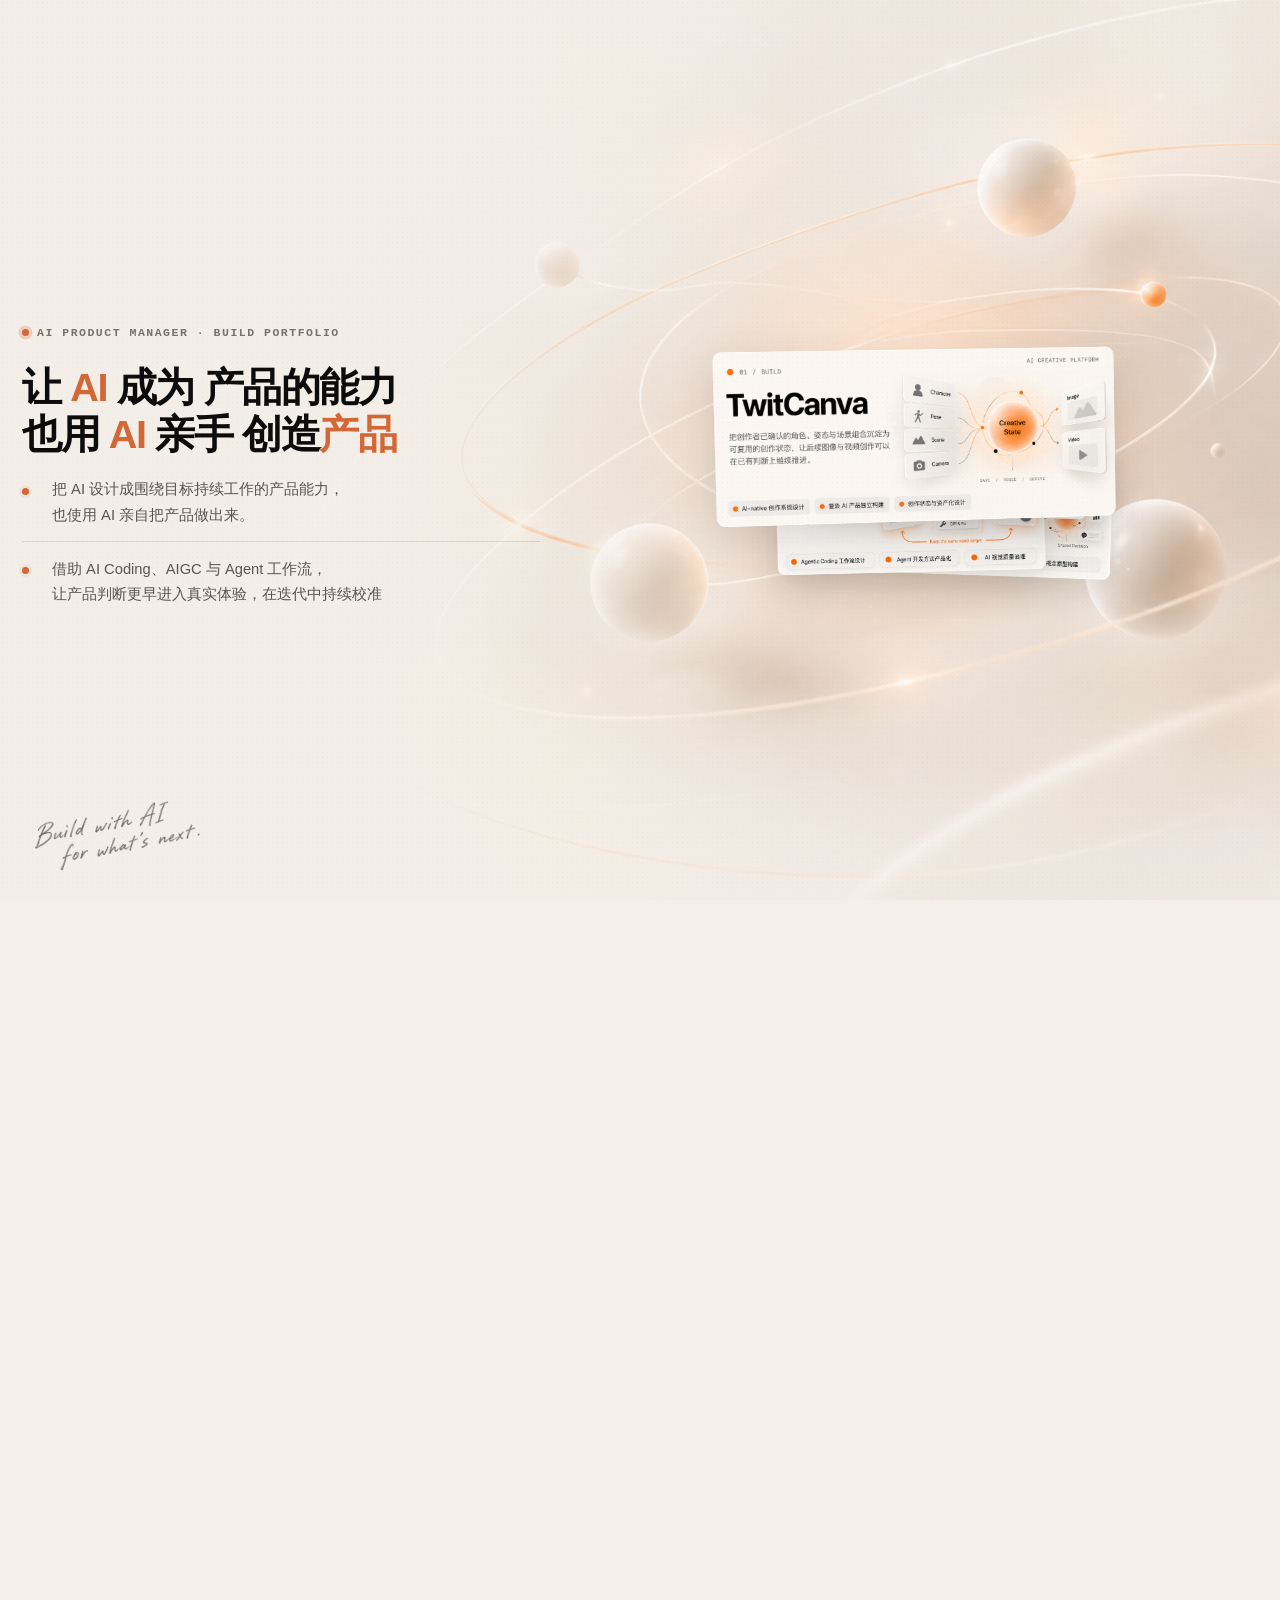
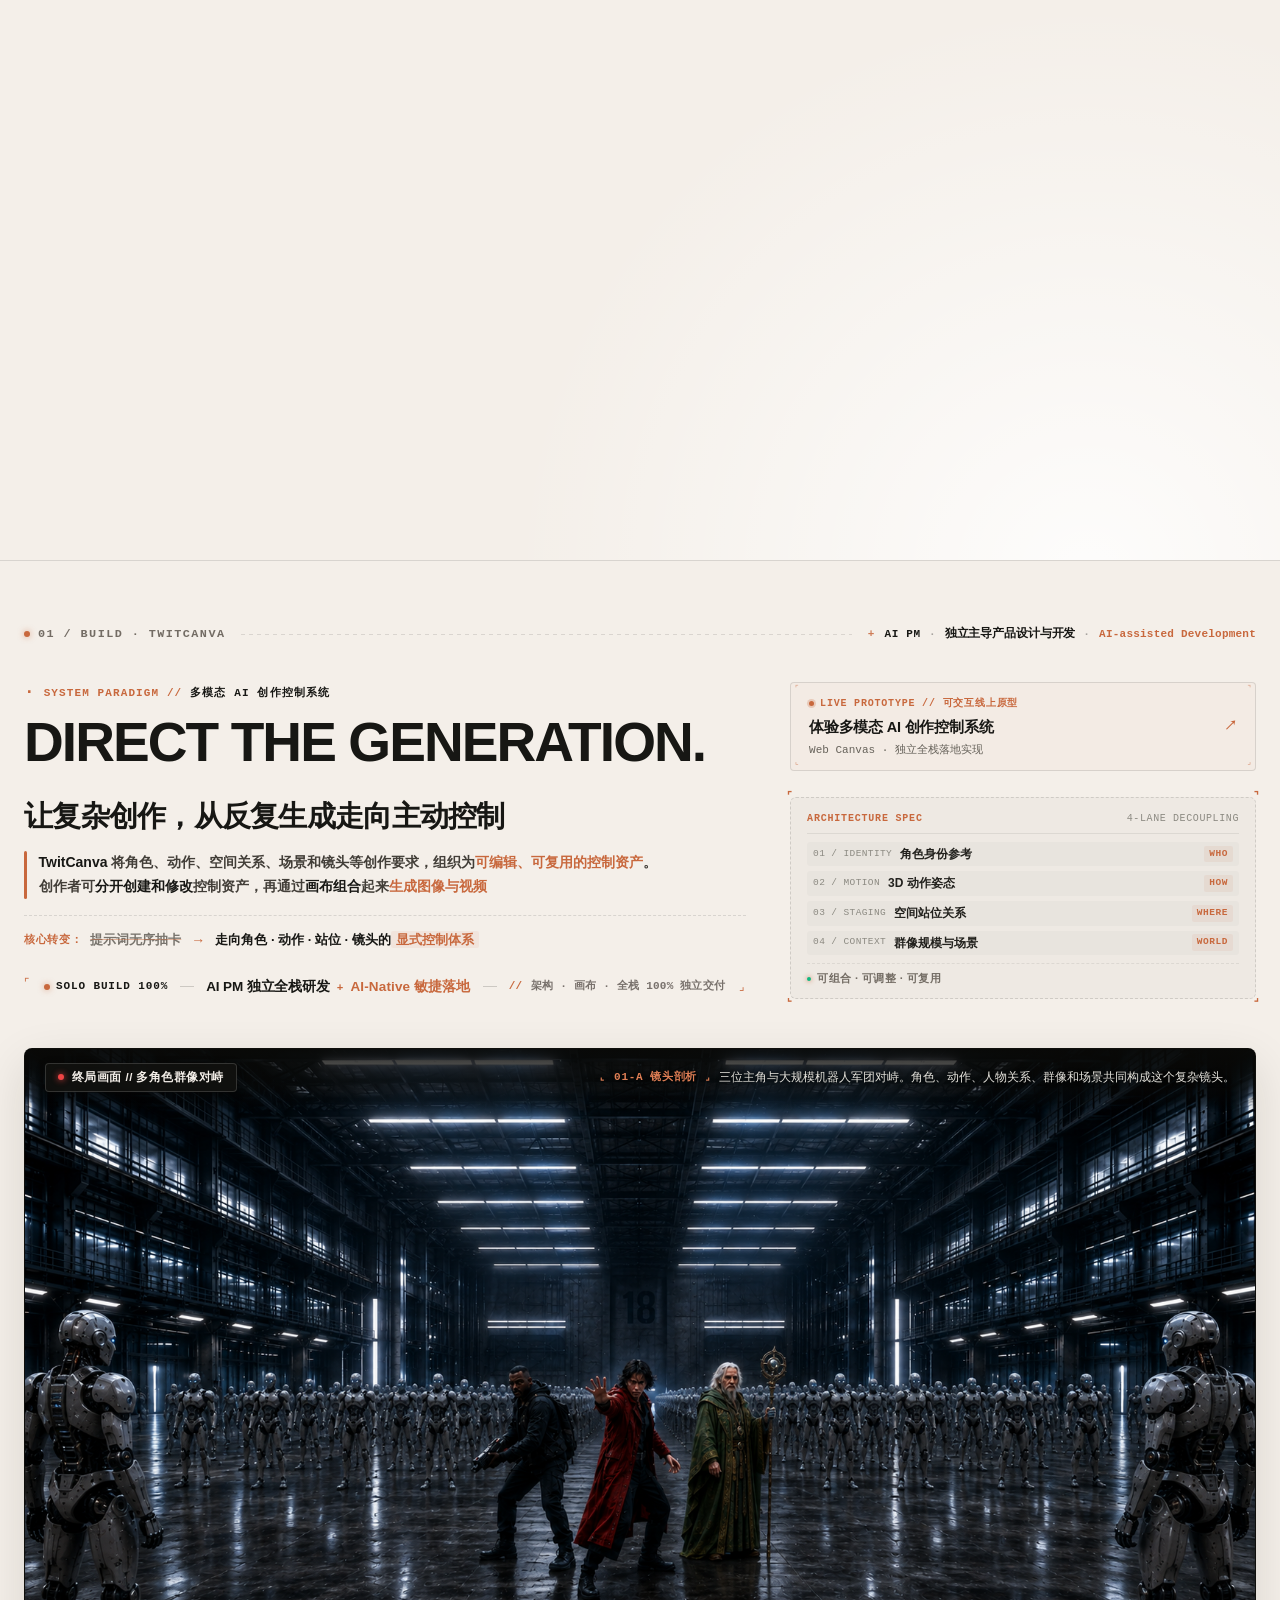
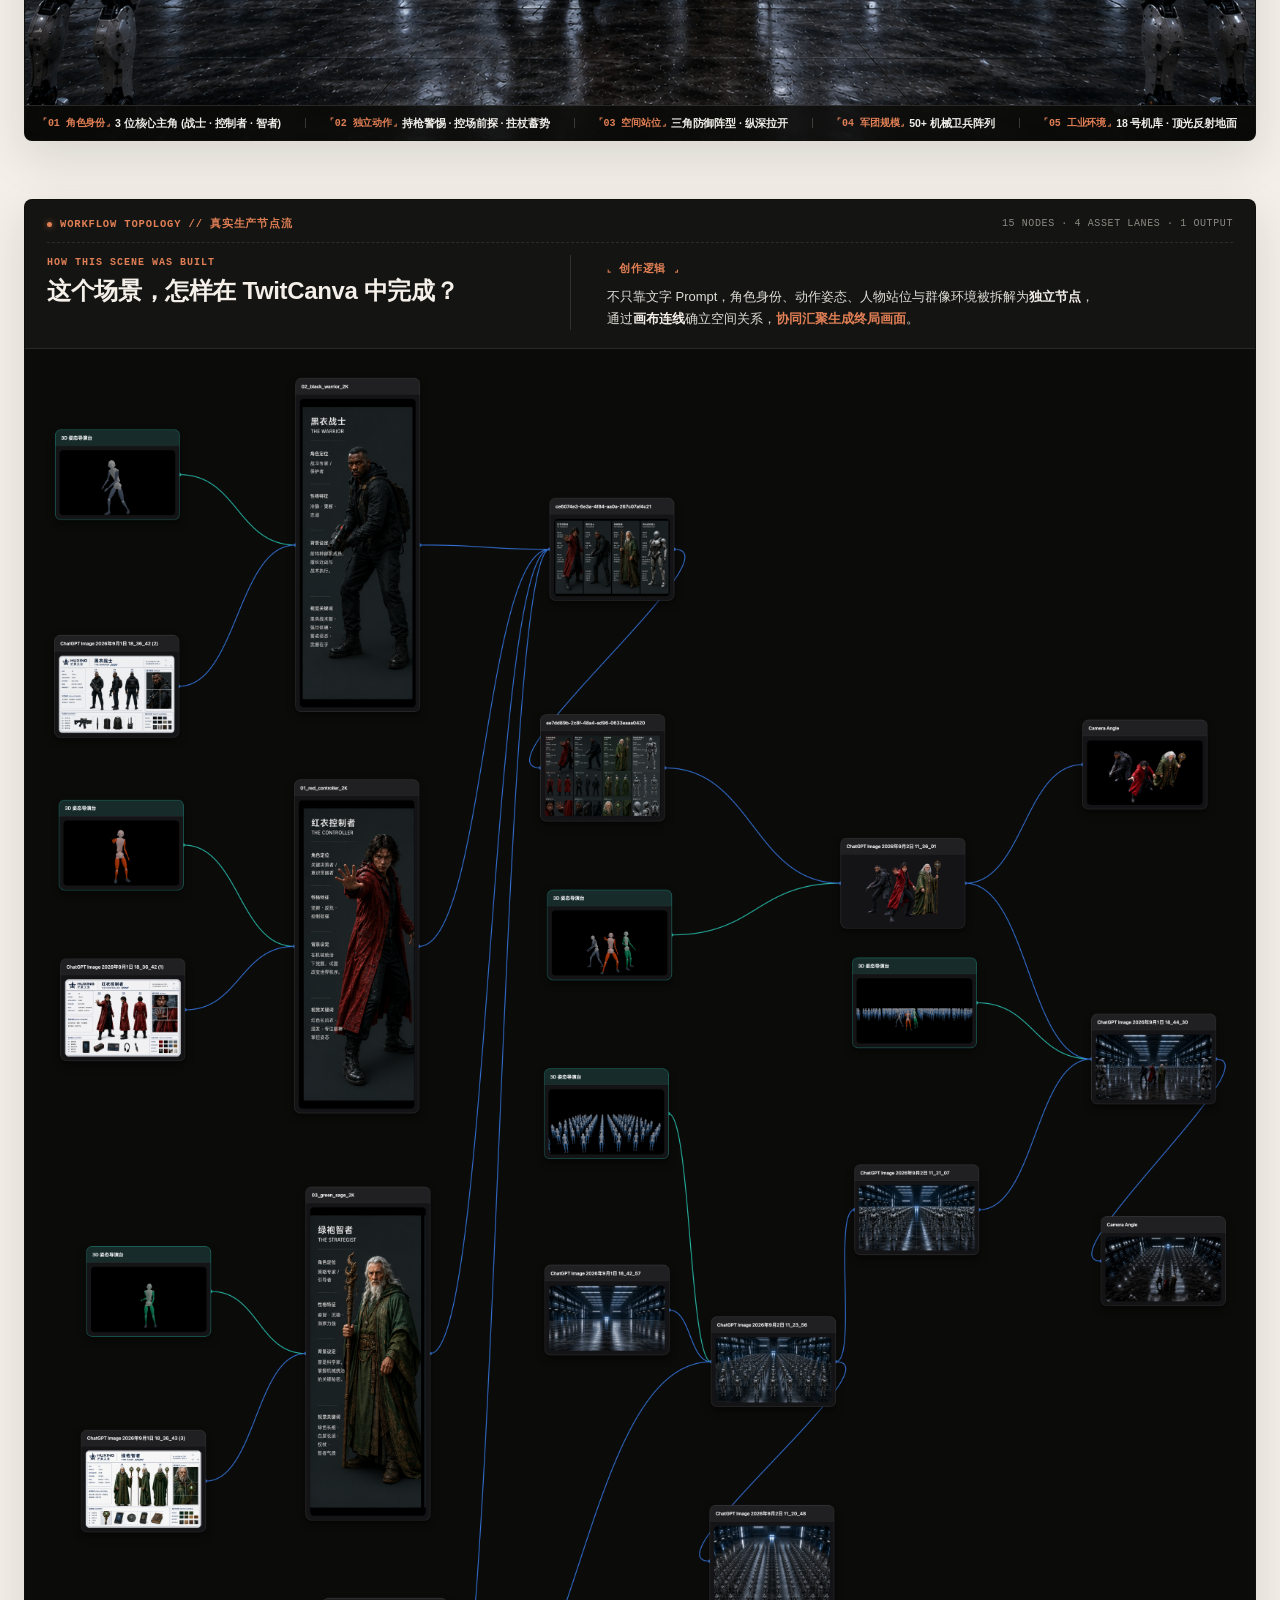
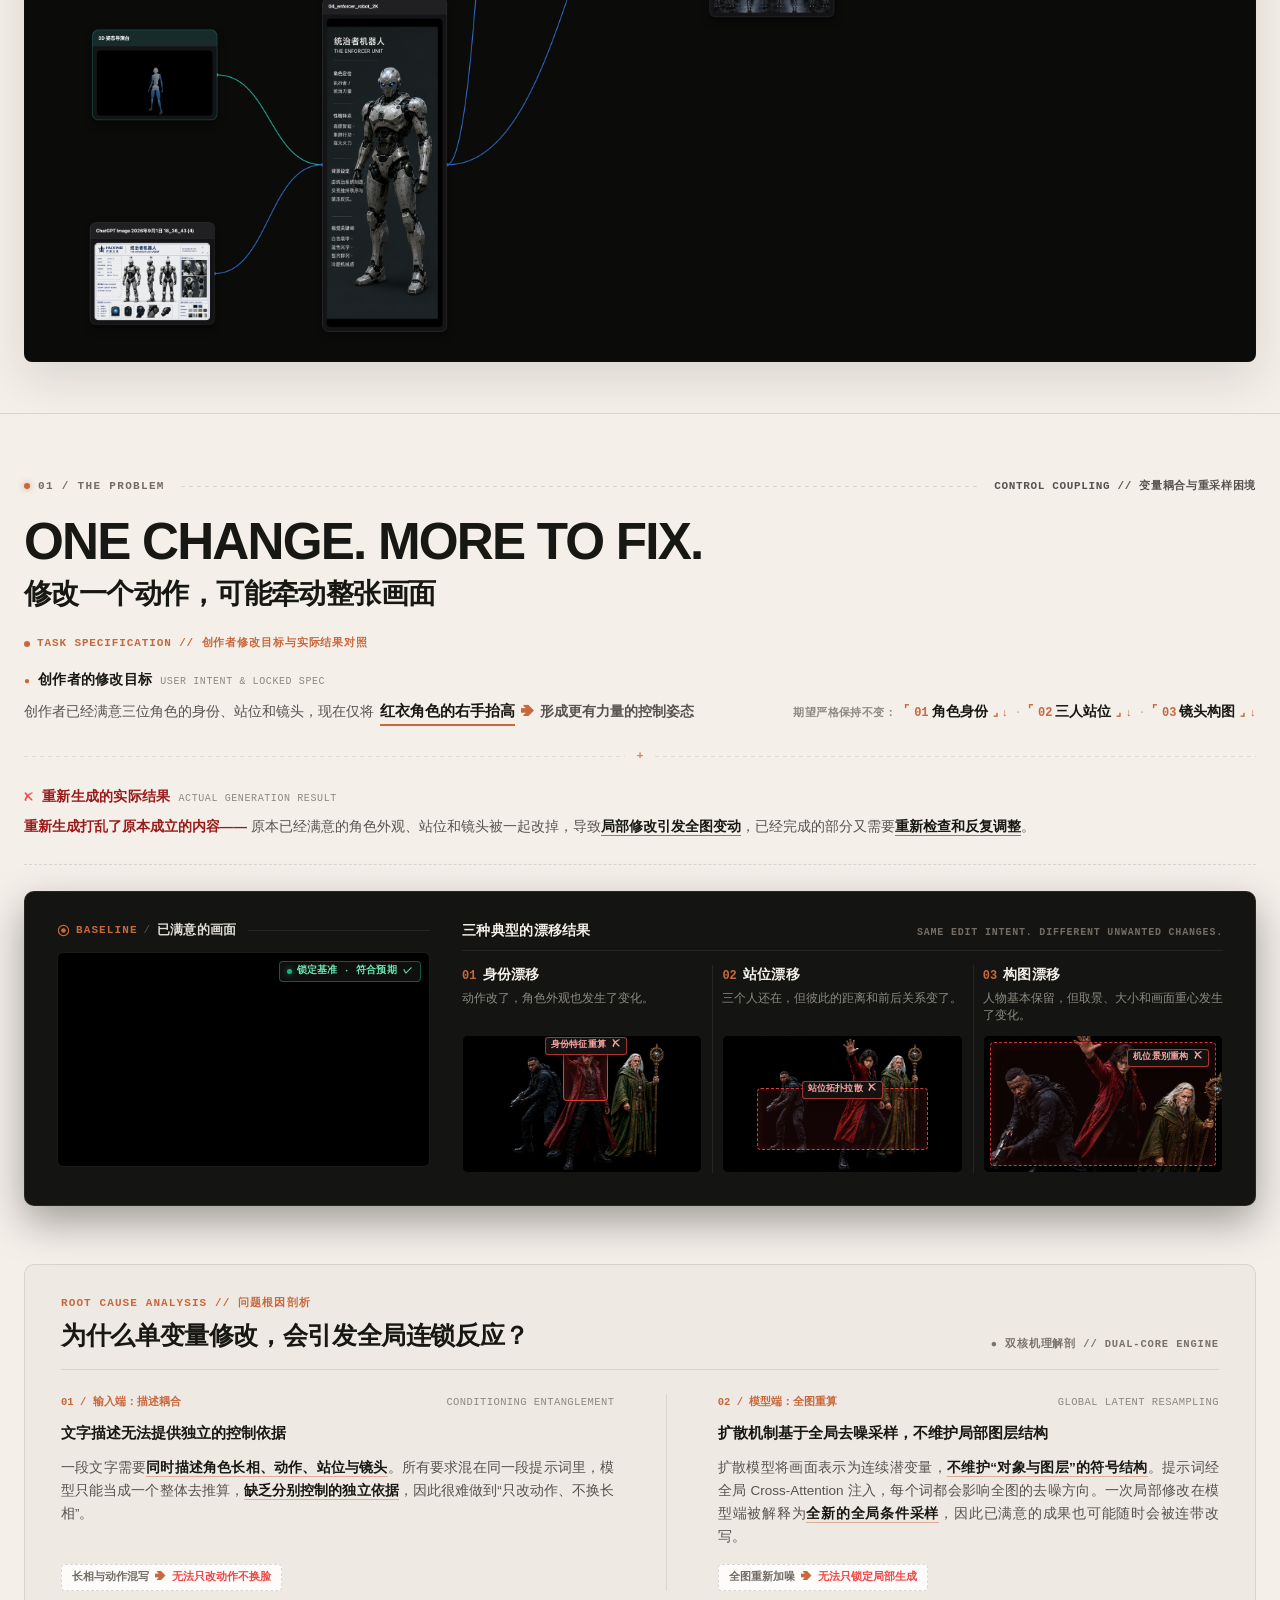
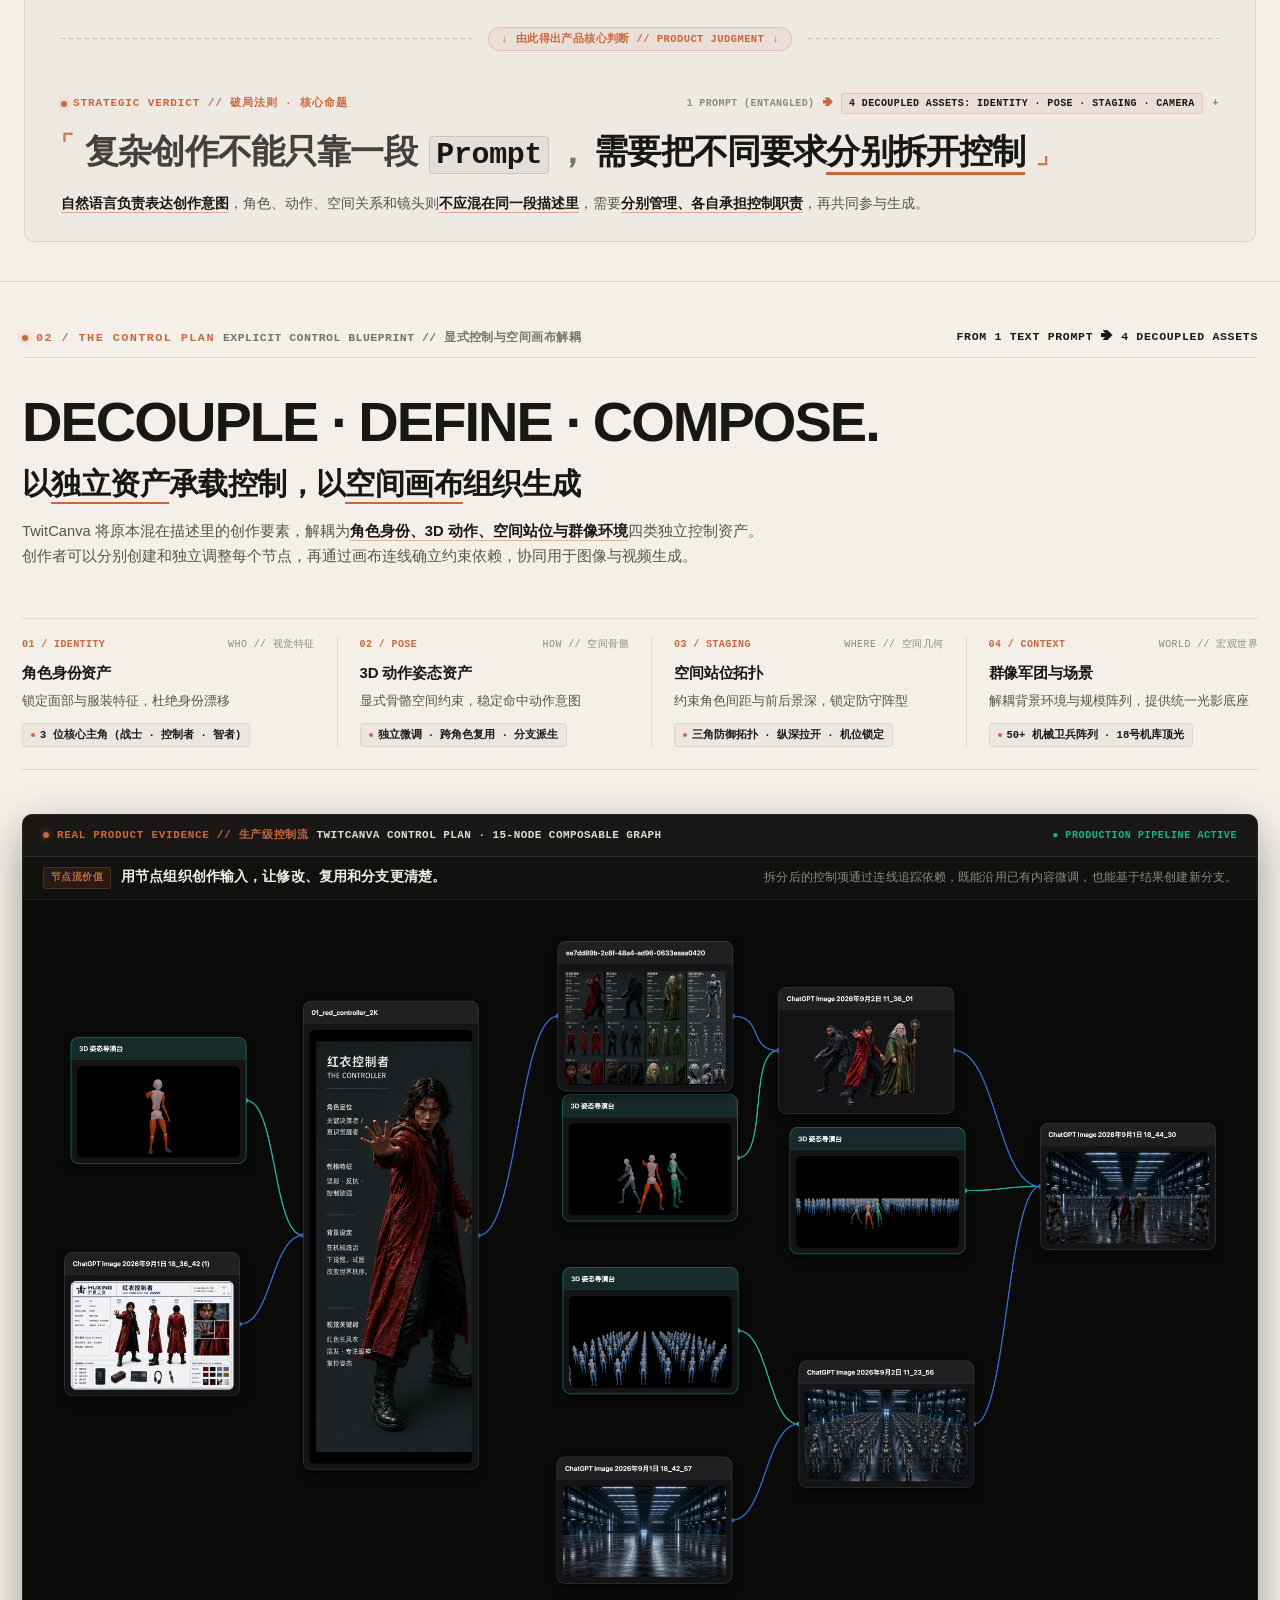
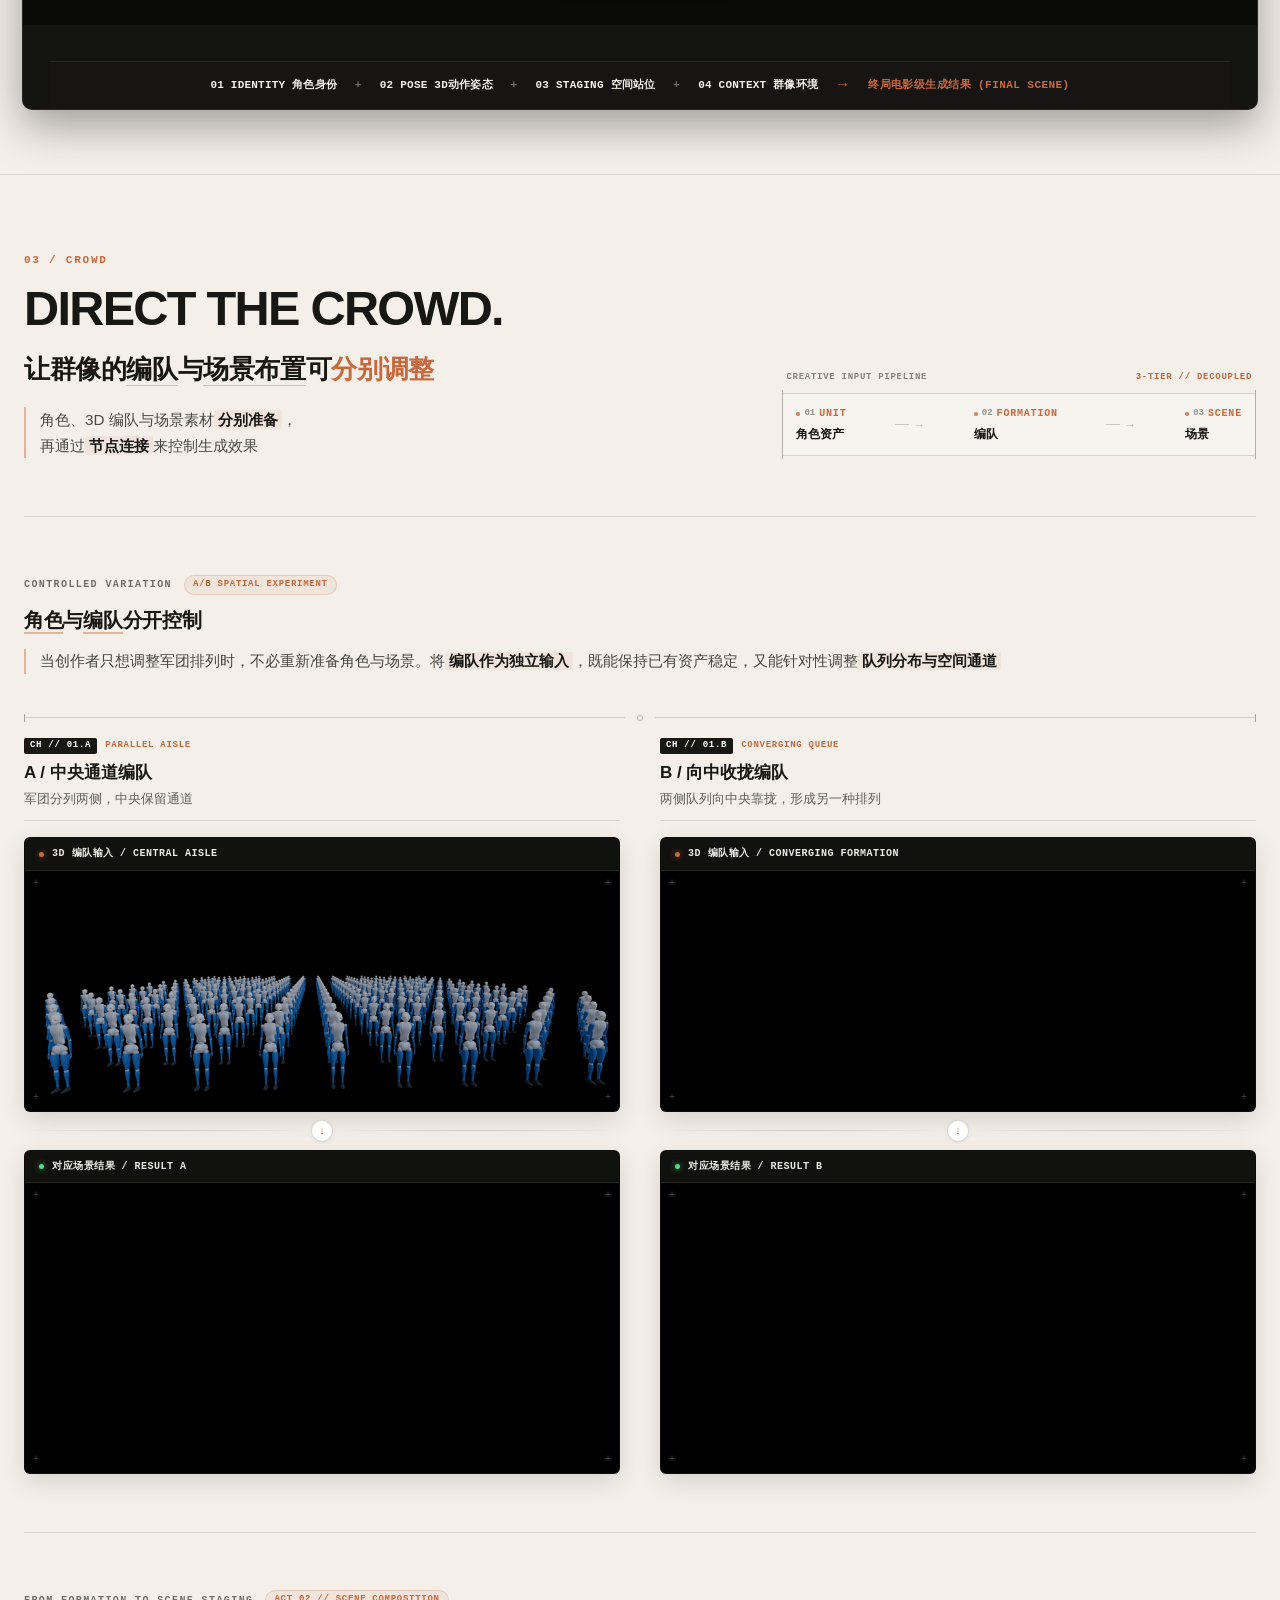
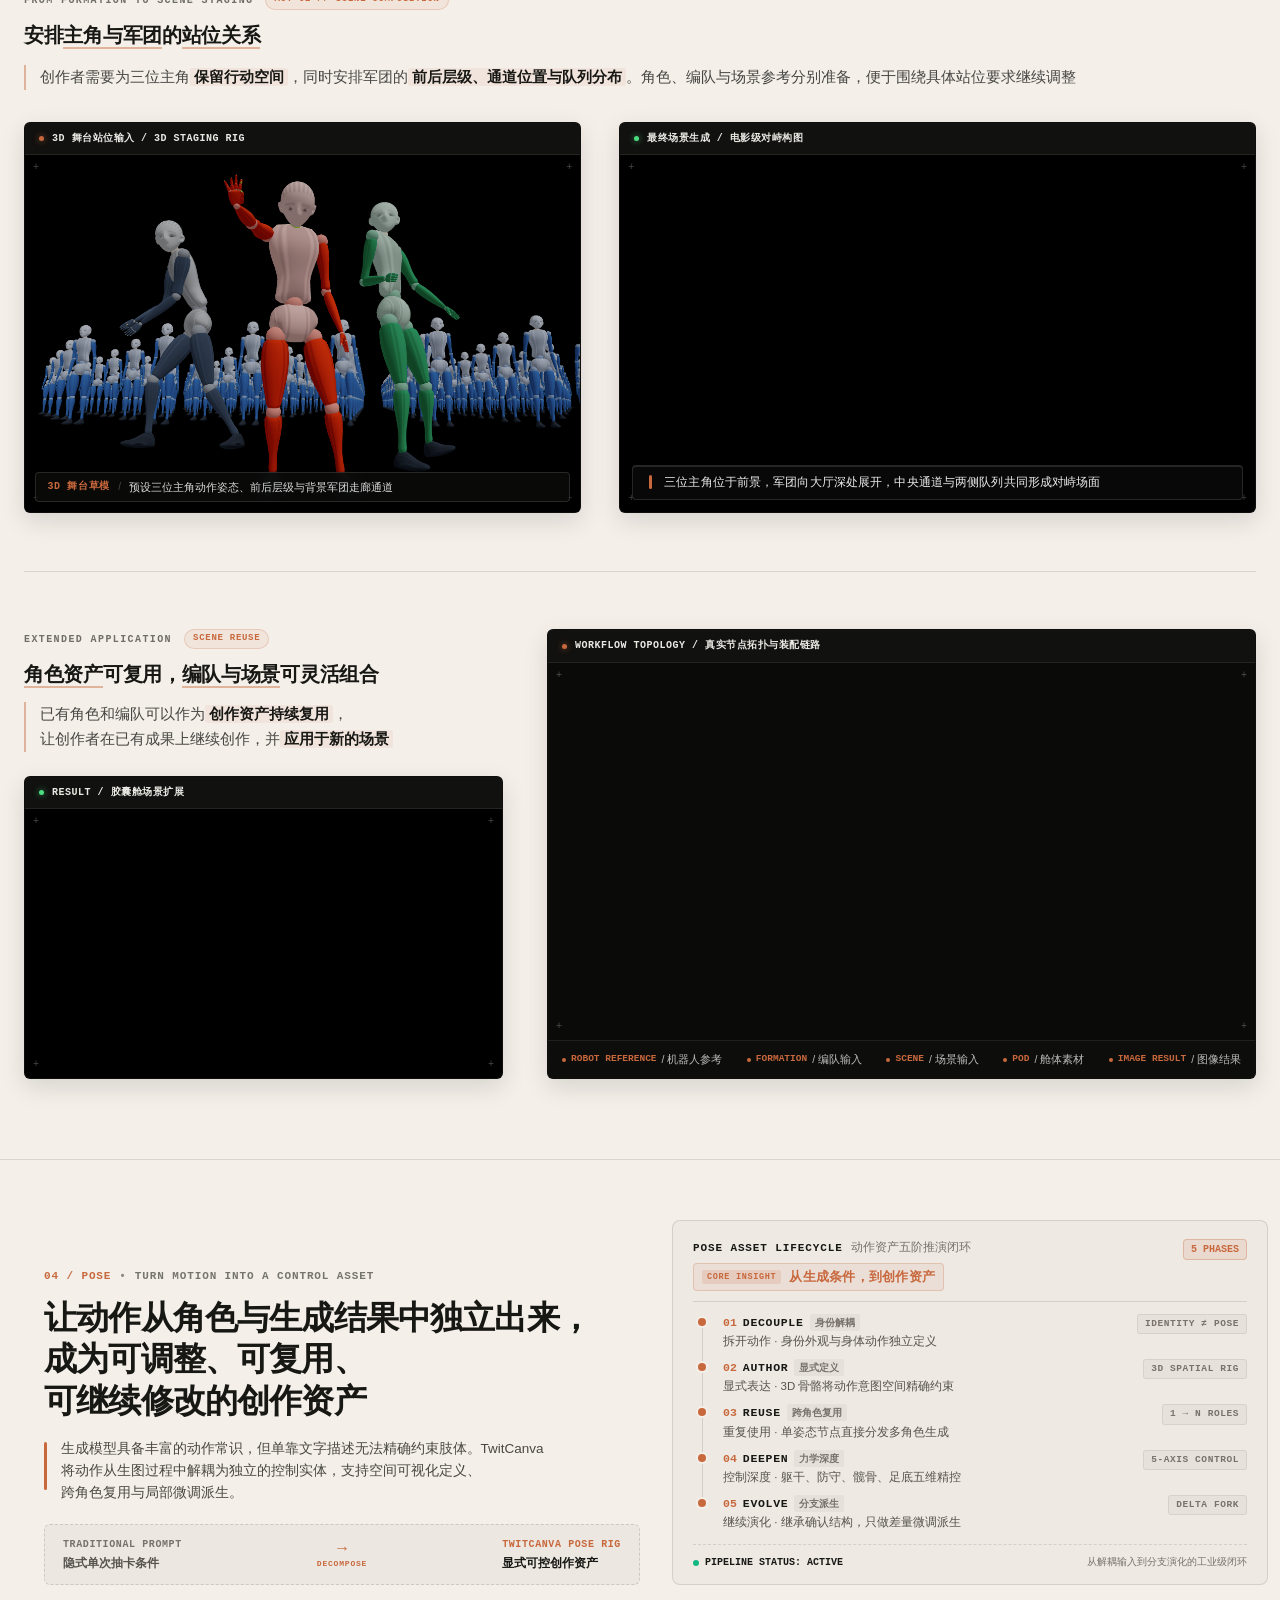
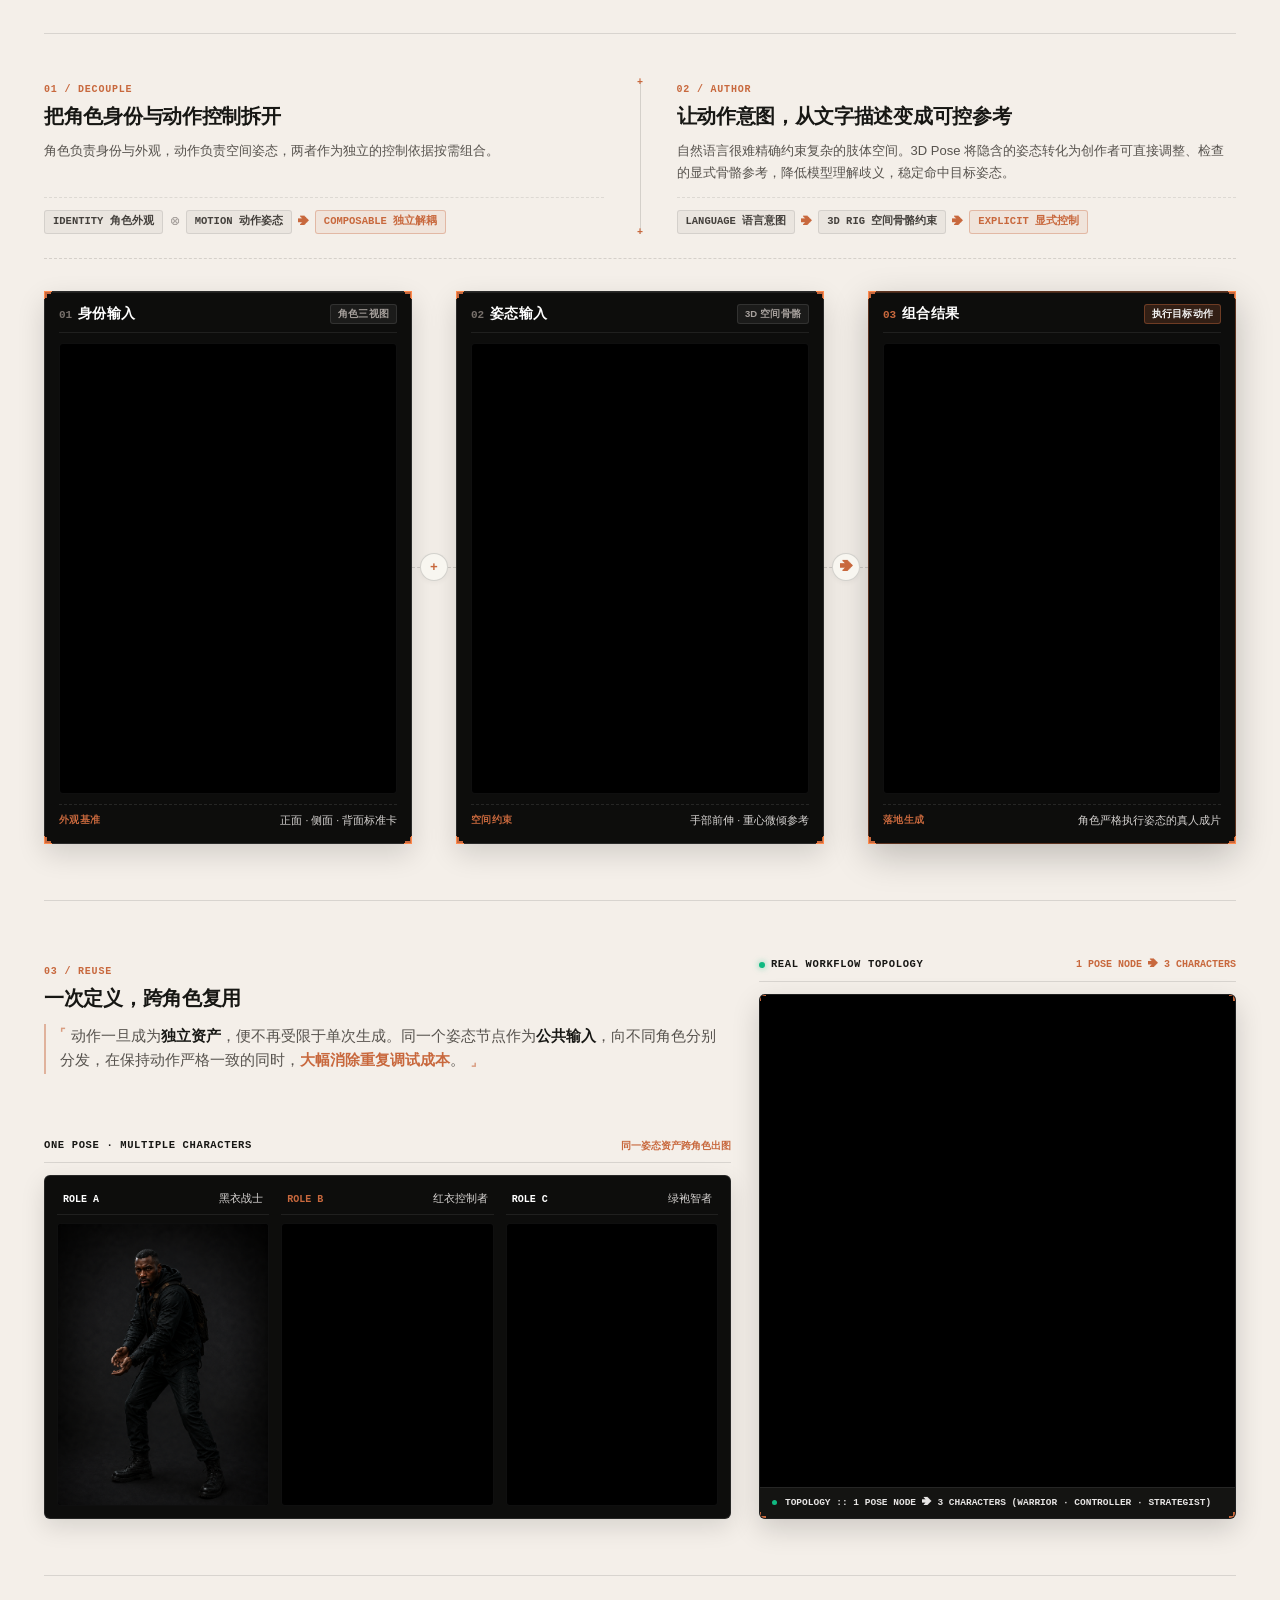
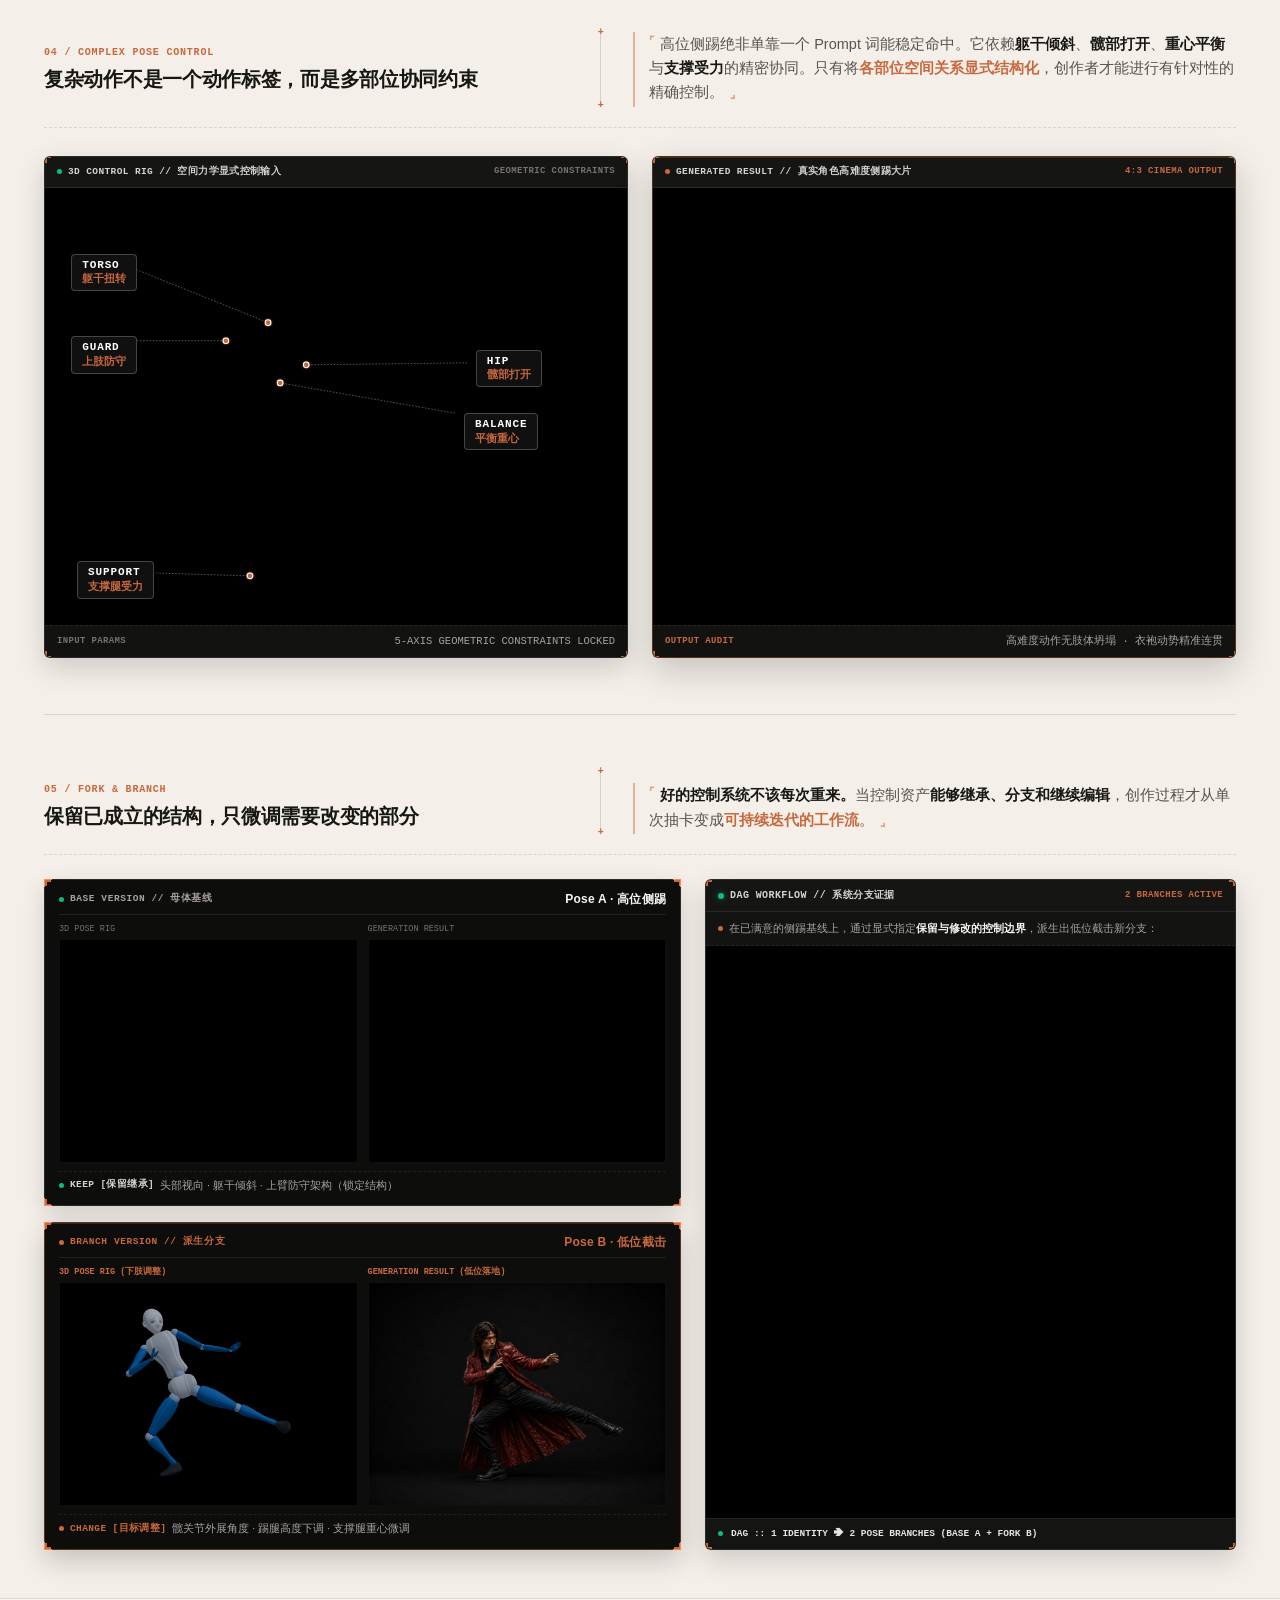
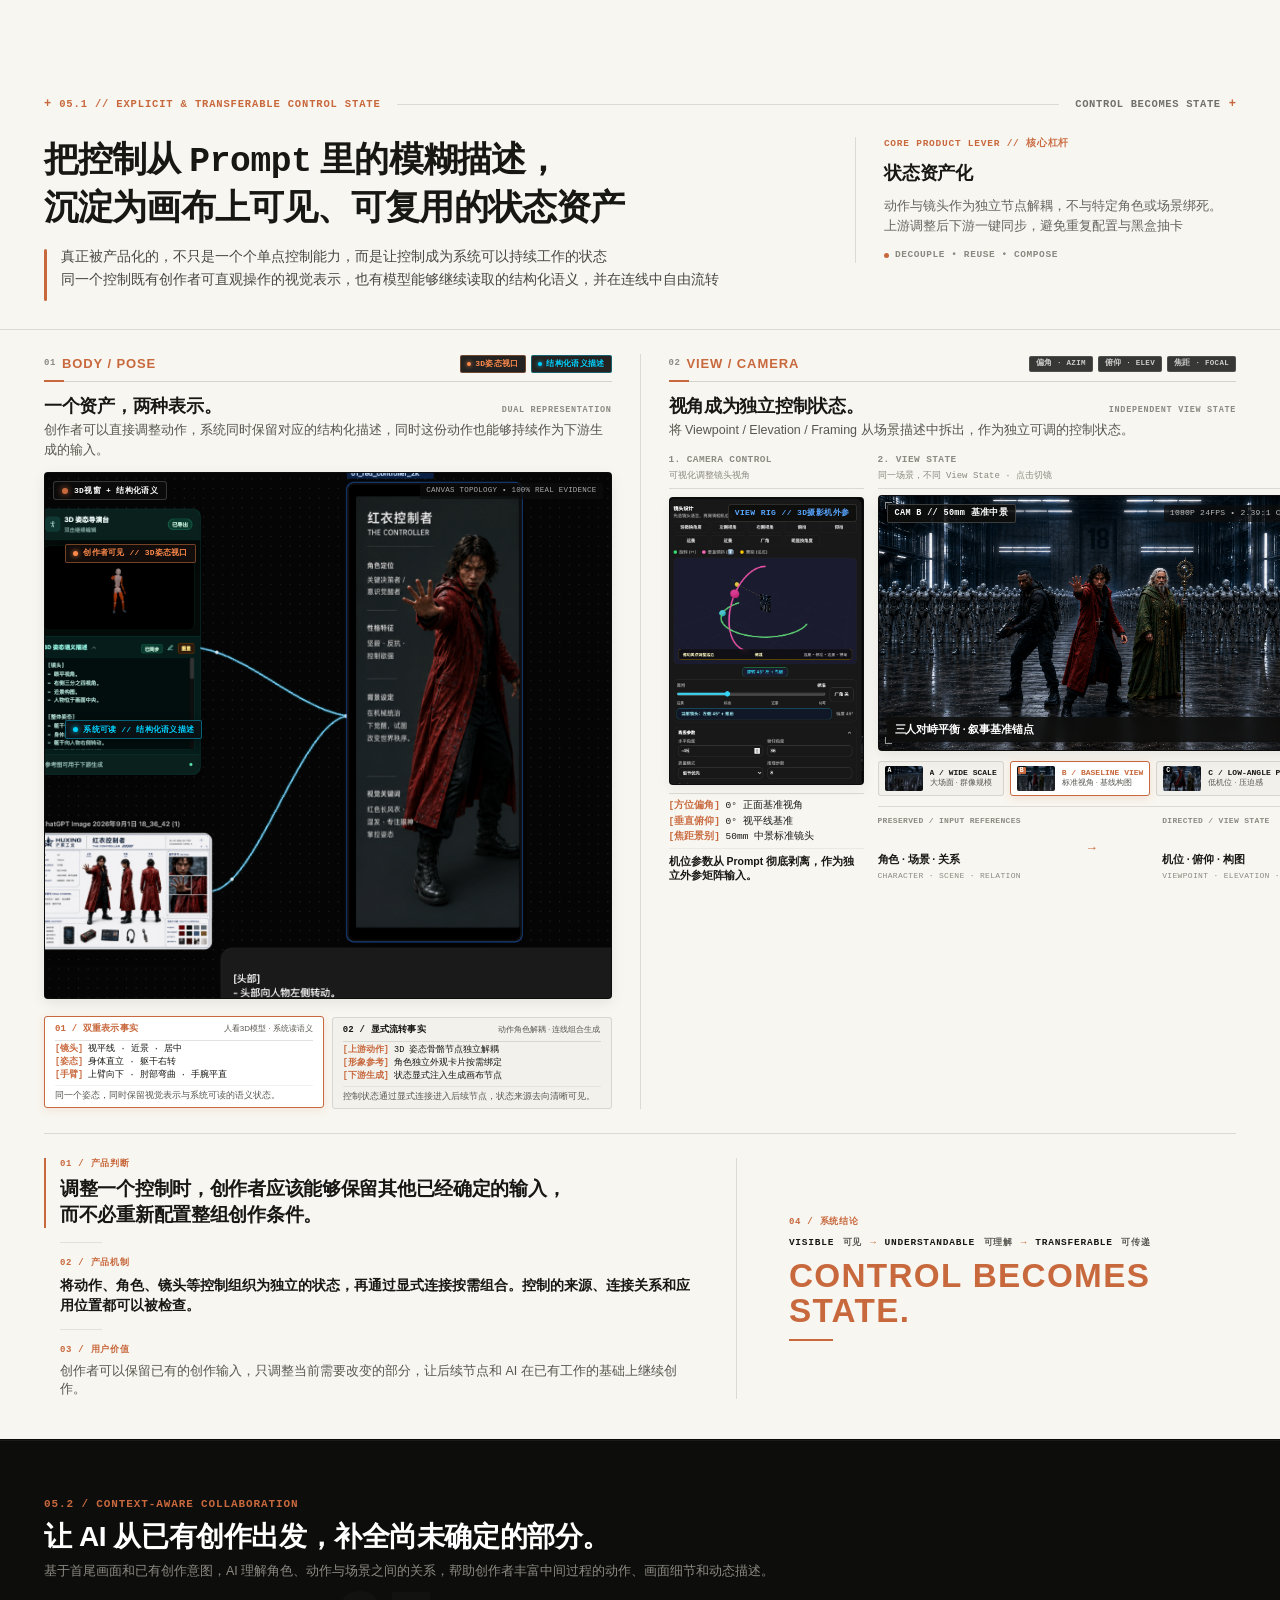
==== commit f545e725: "feat(twitcanva): implement de-boxed live prototype launch deck for twitcanva live system" ====
--- a/index.html
+++ b/index.html
@@ -133,14 +133,41 @@
 
         <!-- 02. Product Statement (Asymmetric 60:40 Editorial Grid with R5 Copy) -->
         <div class="tc-h1-r1__statement">
-          <!-- Top Category Kicker -->
-          <div class="tc-h1-r1__category">
-            <span class="category-tag">SYSTEM PARADIGM //</span>
-            <span class="category-text">多模态 AI 创作控制系统</span>
-          </div>
-
-          <!-- Single-line English Master Display -->
-          <h1 class="tc-h1-r1__title">DIRECT THE GENERATION.</h1>
+          <!-- Top Title & Live Prototype Launch Deck Grid (64:36 Match) -->
+          <div class="tc-h1-r1__title-grid">
+            <!-- Left 64%: Category Kicker & Master Display Title -->
+            <div class="tc-h1-r1__title-col-left">
+              <div class="tc-h1-r1__category">
+                <span class="category-tag">SYSTEM PARADIGM //</span>
+                <span class="category-text">多模态 AI 创作控制系统</span>
+              </div>
+              <h1 class="tc-h1-r1__title">DIRECT THE GENERATION.</h1>
+            </div>
+
+            <!-- Right 36%: Live Prototype Launch Deck (De-boxed Blueprint Dock) -->
+            <div class="tc-h1-r1__title-col-right">
+              <a class="tc-h1-r1__live-deck" href="https://twitcanva.janse.fun/" target="_blank" rel="noopener noreferrer" aria-label="体验多模态 AI 创作控制系统 (TwitCanva 线上可交互原型)">
+                <span class="tc-h1-r1__deck-corner tc-h1-r1__deck-corner--tl" aria-hidden="true">⌜</span>
+                <span class="tc-h1-r1__deck-corner tc-h1-r1__deck-corner--tr" aria-hidden="true">⌝</span>
+                <span class="tc-h1-r1__deck-corner tc-h1-r1__deck-corner--bl" aria-hidden="true">⌞</span>
+                <span class="tc-h1-r1__deck-corner tc-h1-r1__deck-corner--br" aria-hidden="true">⌟</span>
+                
+                <div class="tc-h1-r1__deck-meta">
+                  <span class="tc-h1-r1__deck-pulse-dot" aria-hidden="true"></span>
+                  <span class="tc-h1-r1__deck-tag">LIVE PROTOTYPE // 可交互线上原型</span>
+                </div>
+                
+                <div class="tc-h1-r1__deck-main">
+                  <span class="tc-h1-r1__deck-title">体验多模态 AI 创作控制系统</span>
+                  <span class="tc-h1-r1__deck-arrow" aria-hidden="true">↗</span>
+                </div>
+                
+                <div class="tc-h1-r1__deck-sub">
+                  <span class="tc-h1-r1__deck-sub-text">Web Canvas · 独立全栈落地实现</span>
+                </div>
+              </a>
+            </div>
+          </div>
 
           <!-- Asymmetric 60:40 Body Grid -->
           <div class="tc-h1-r1__statement-grid">
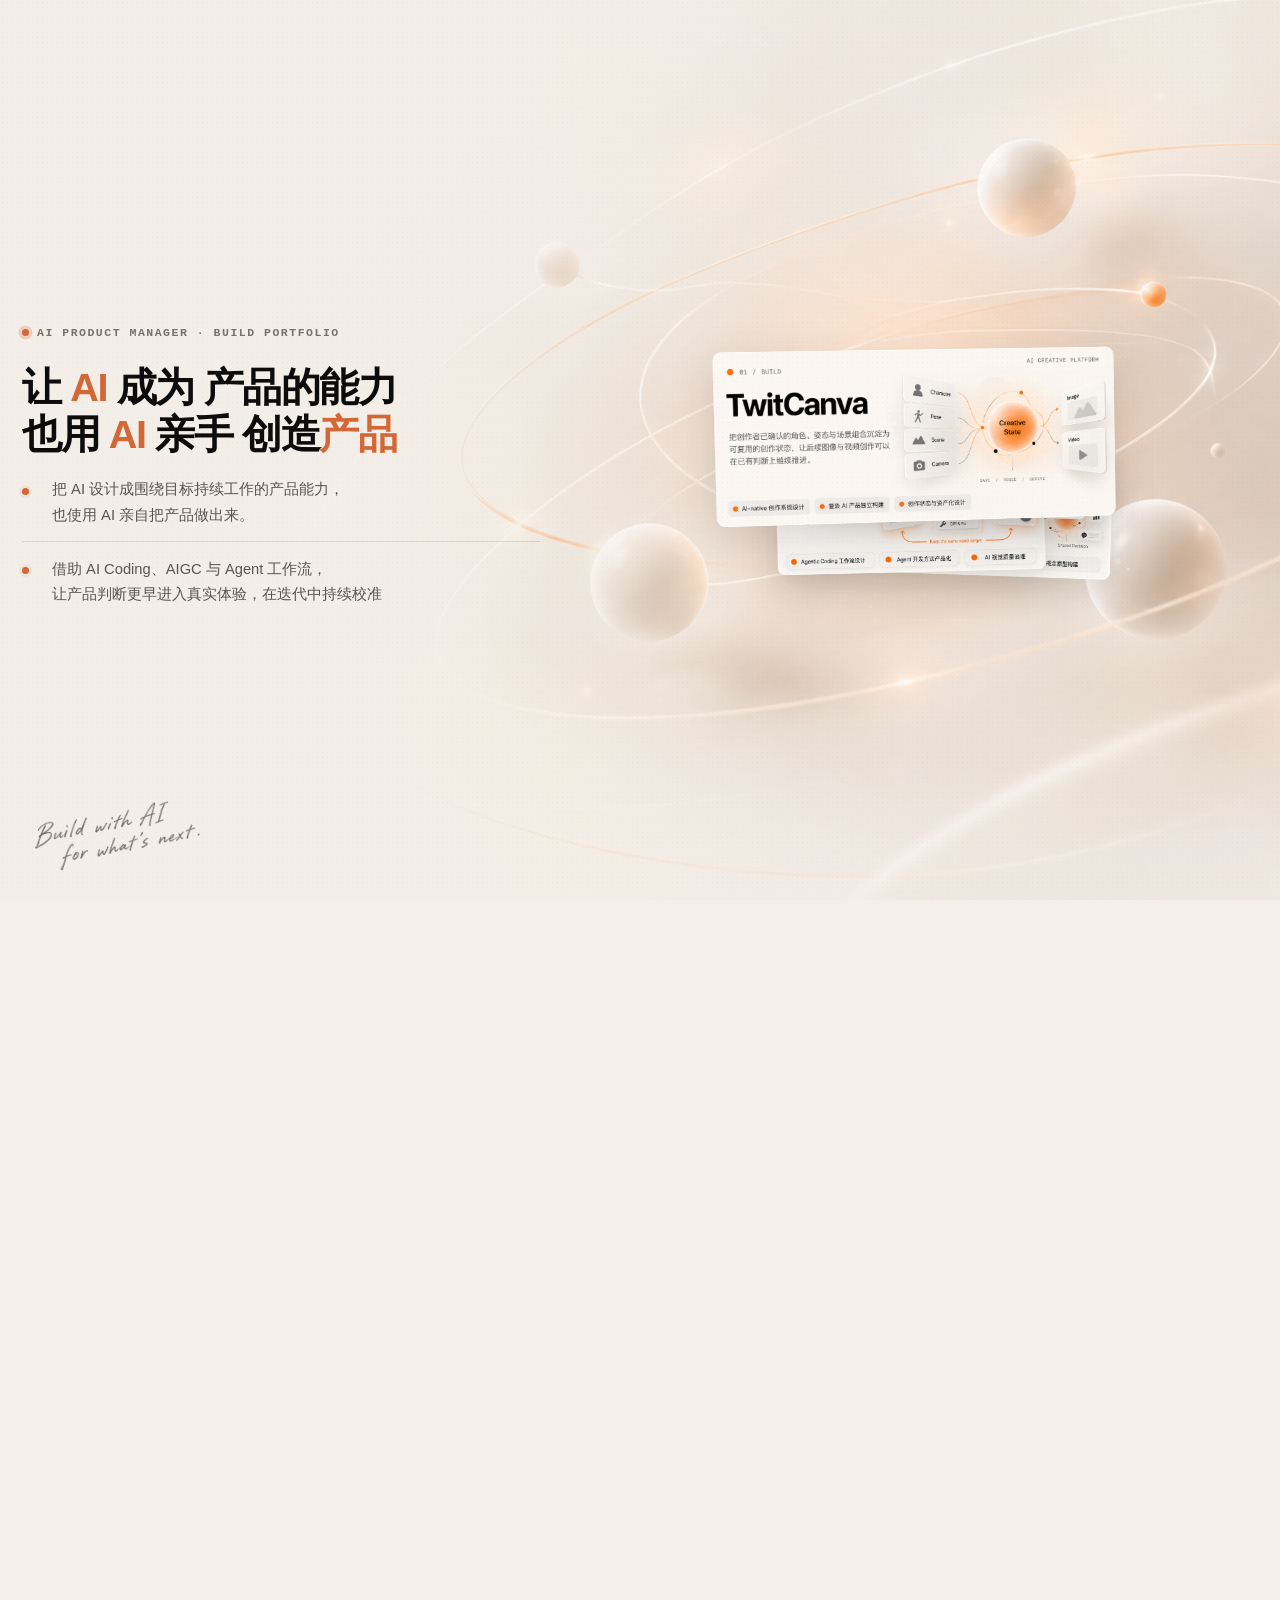
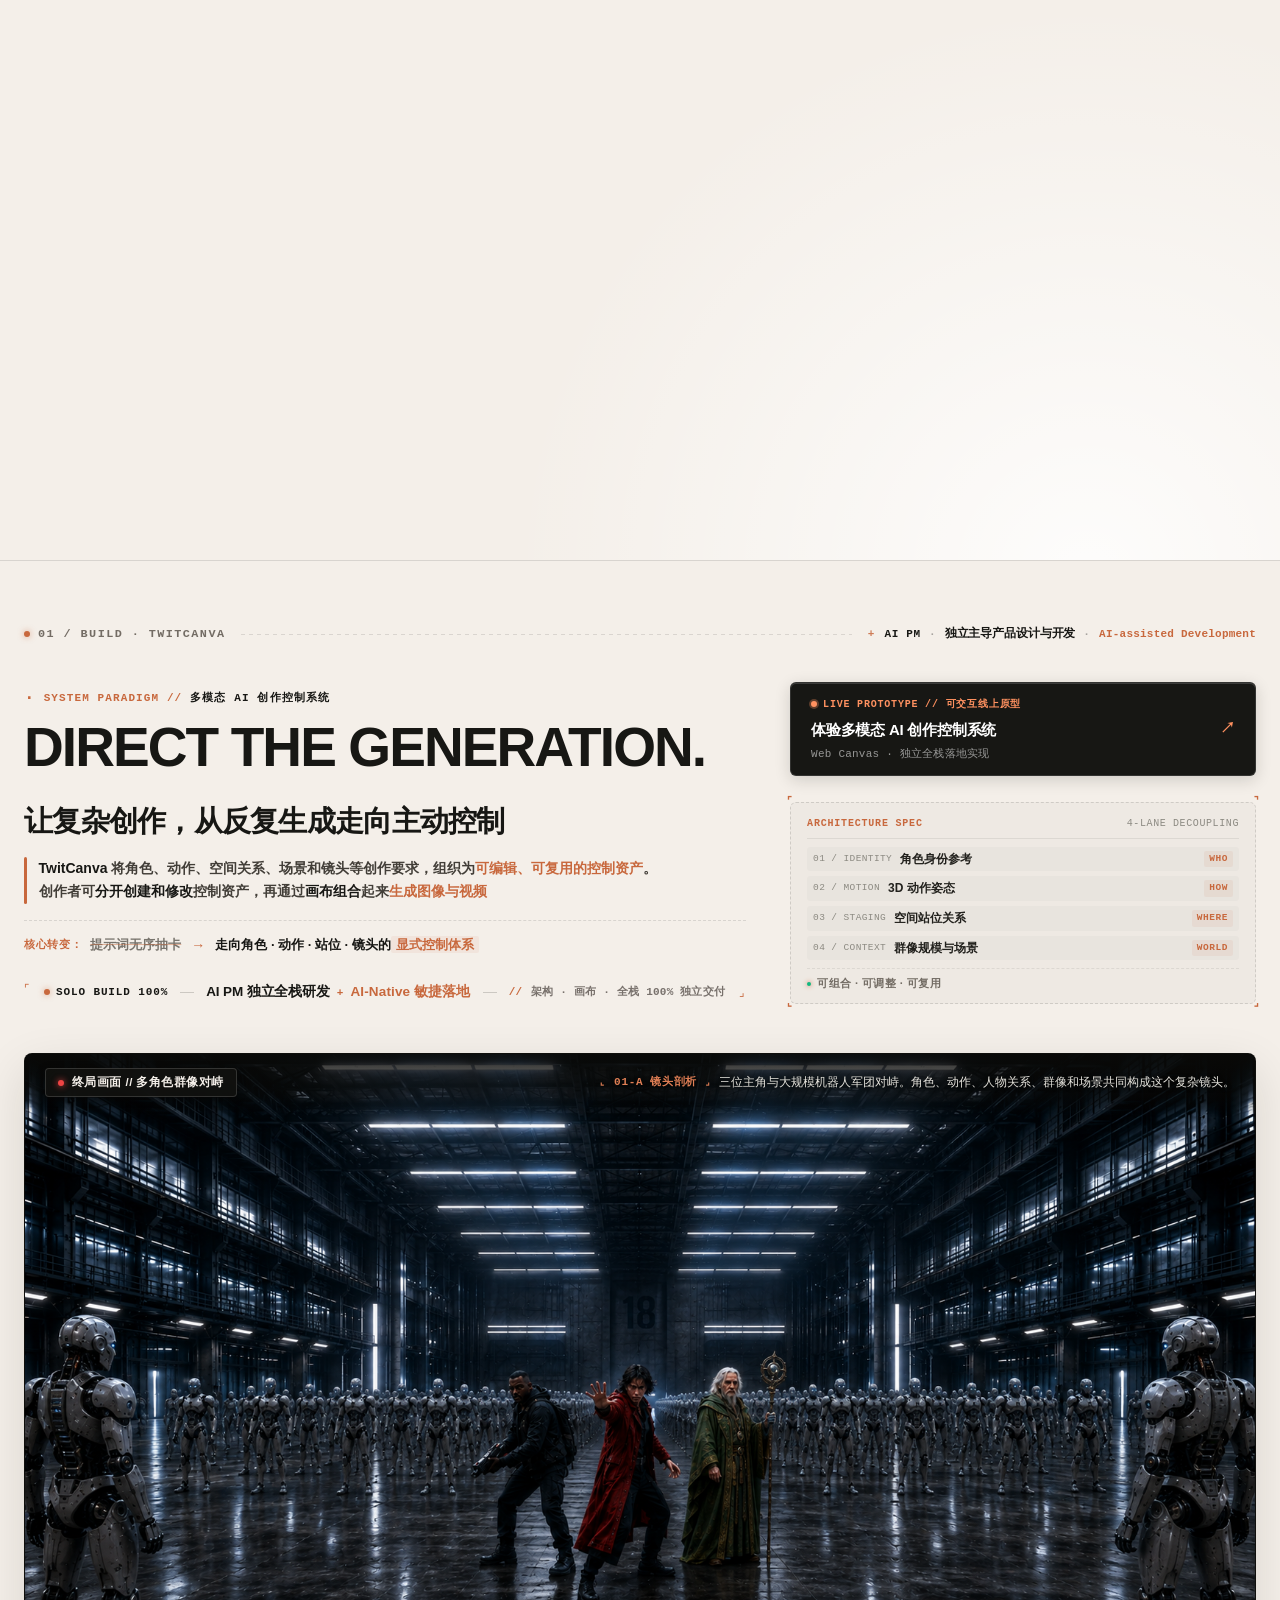
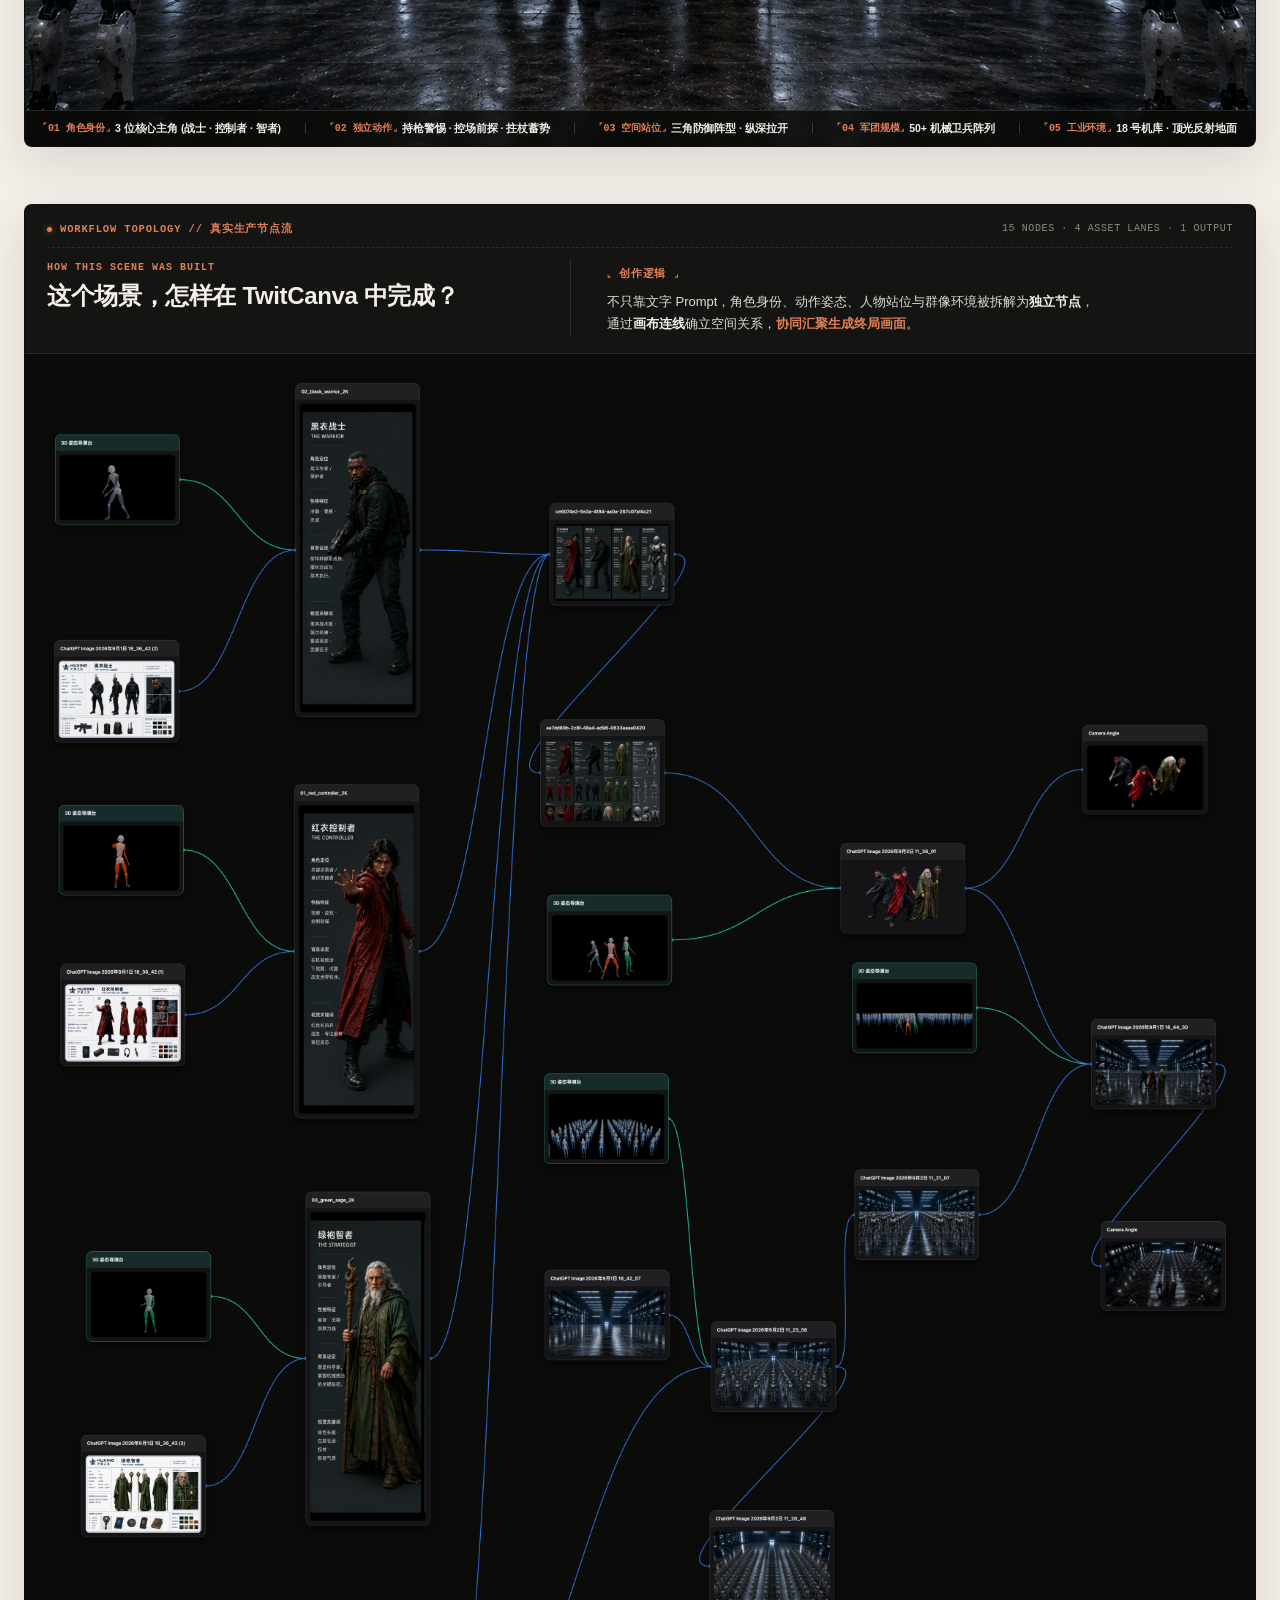
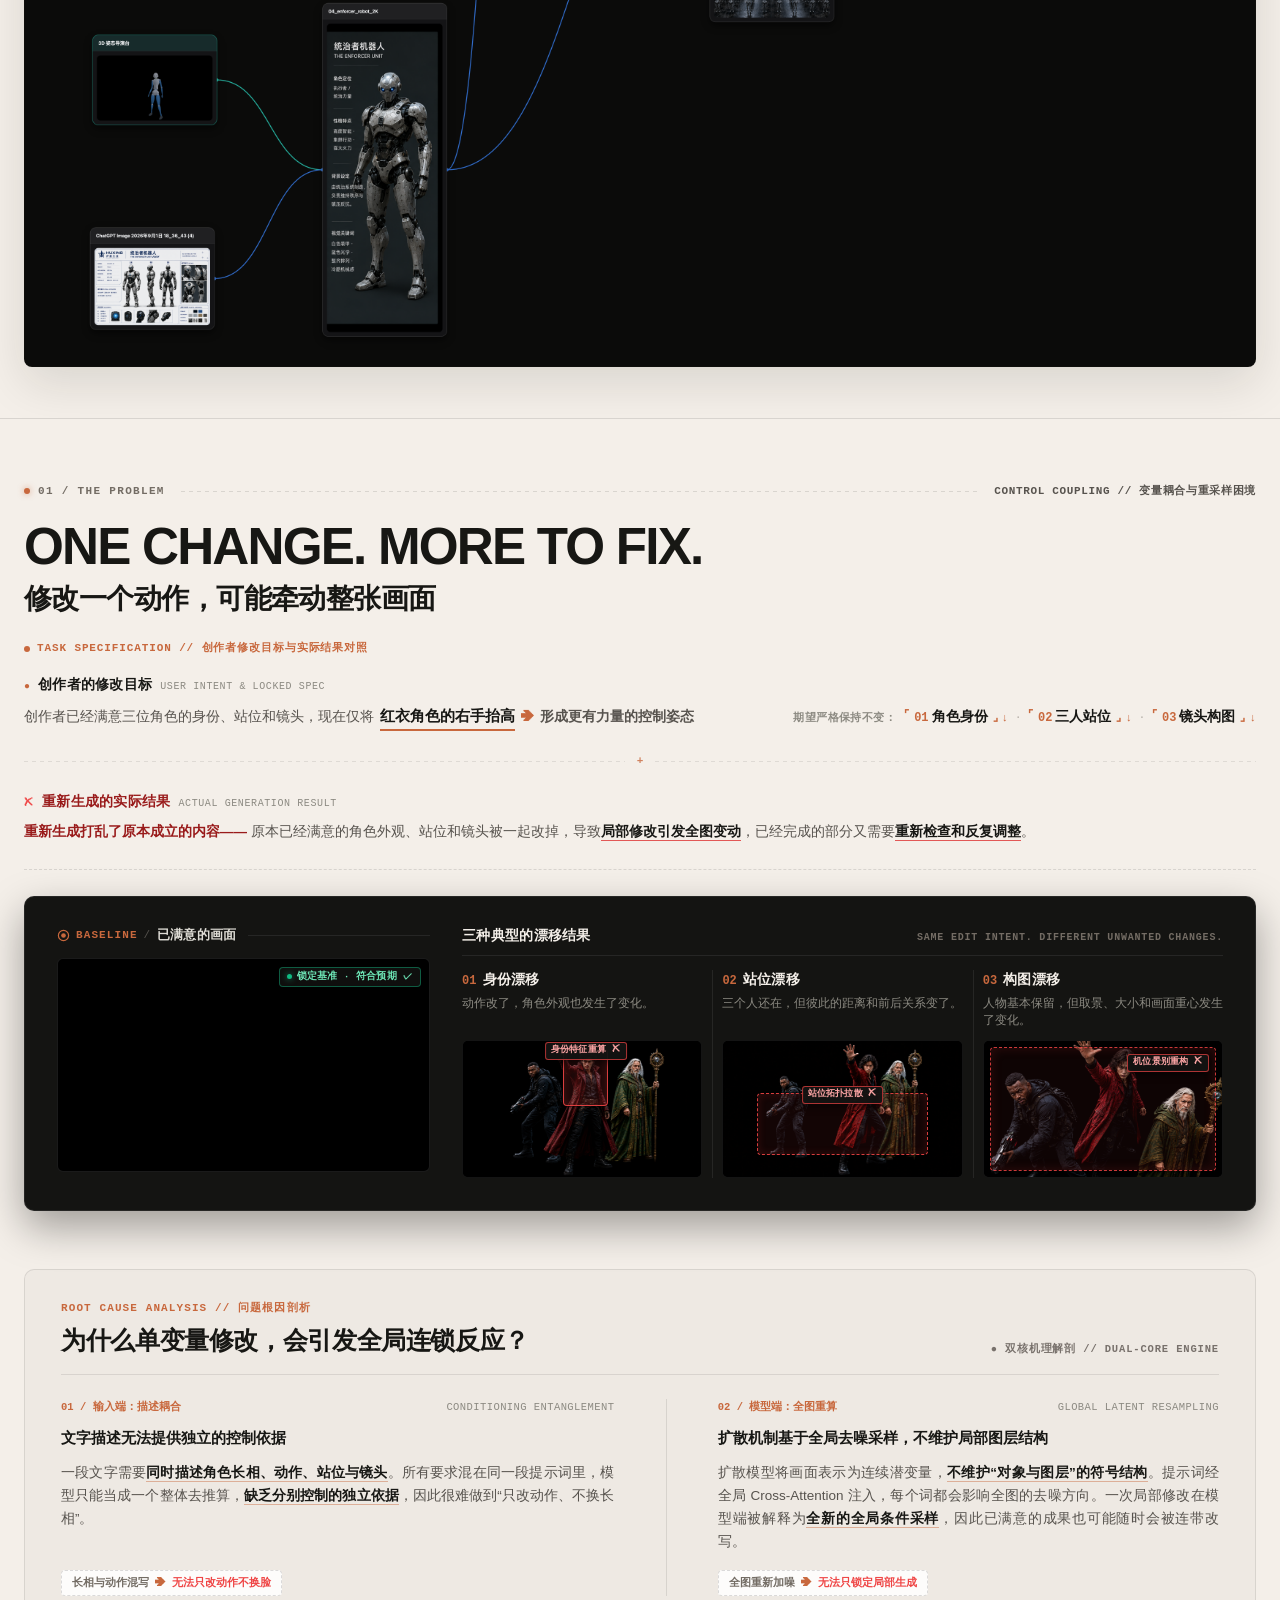
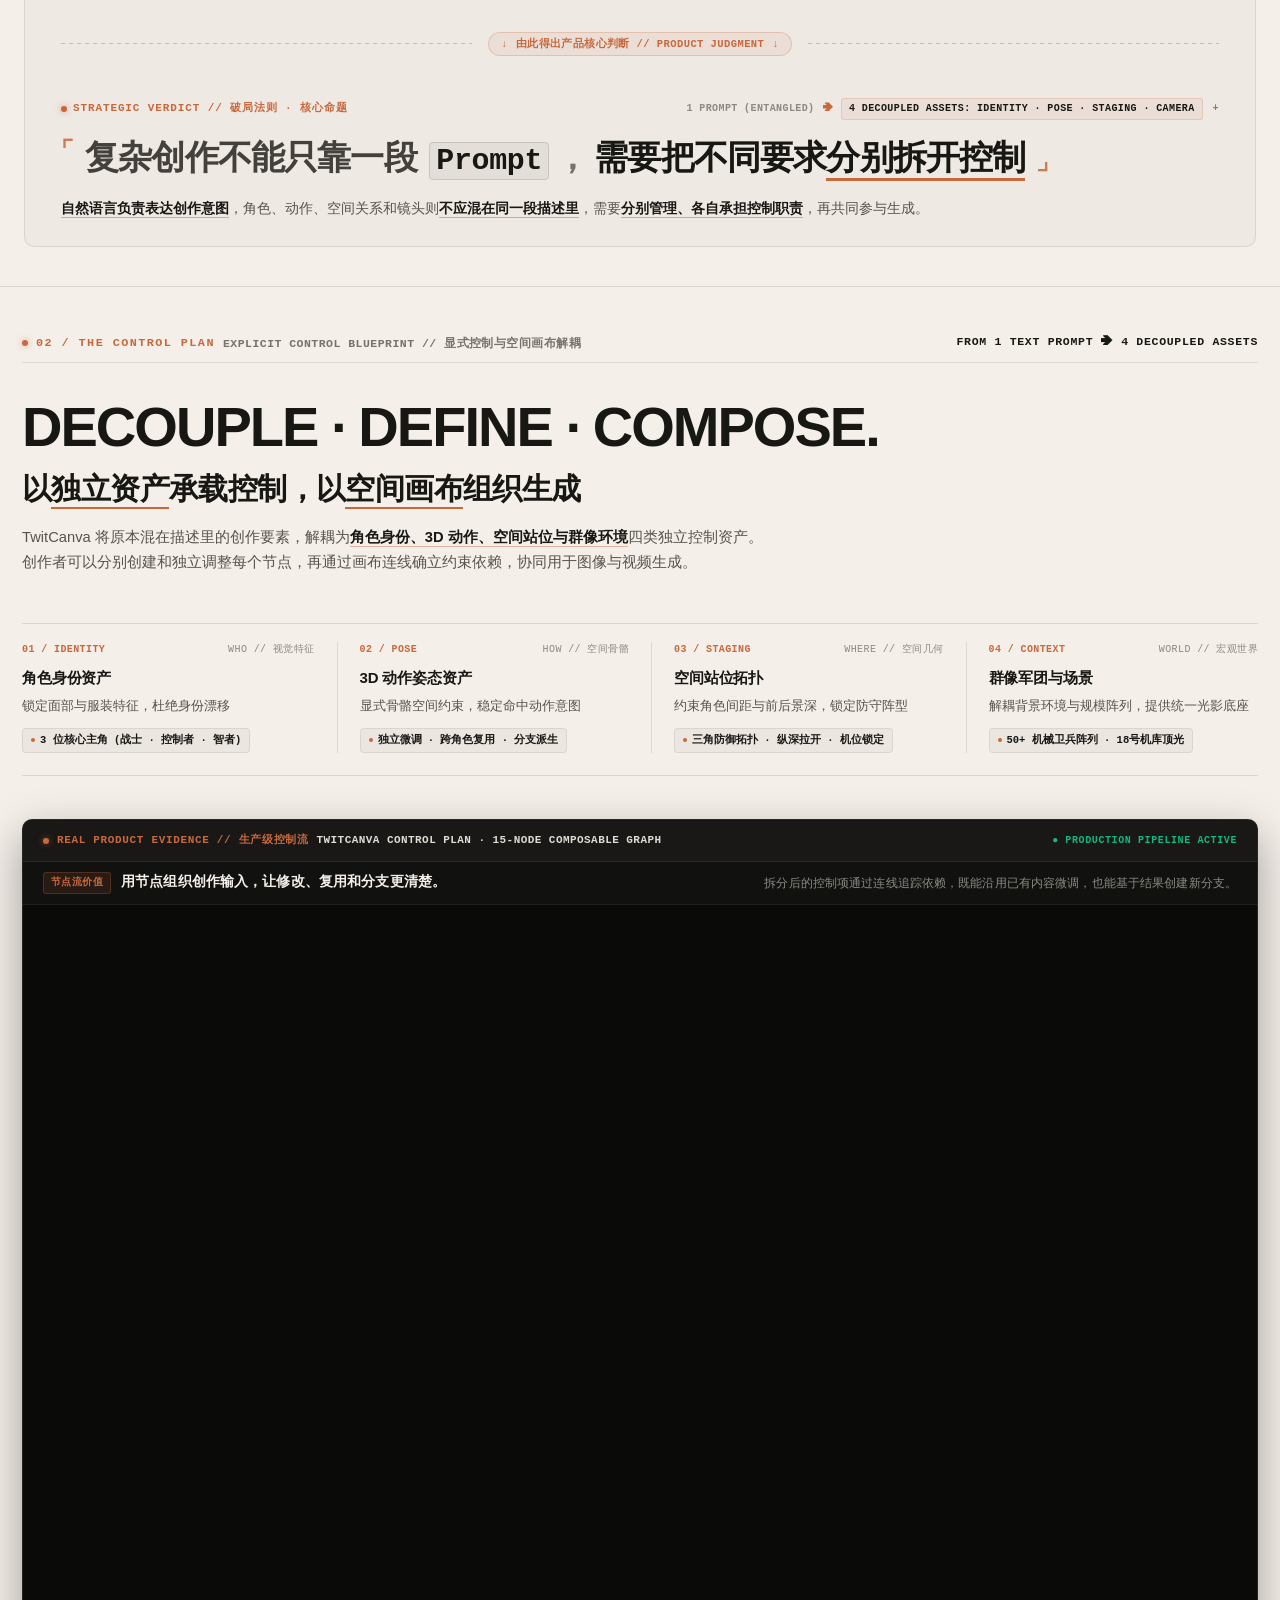
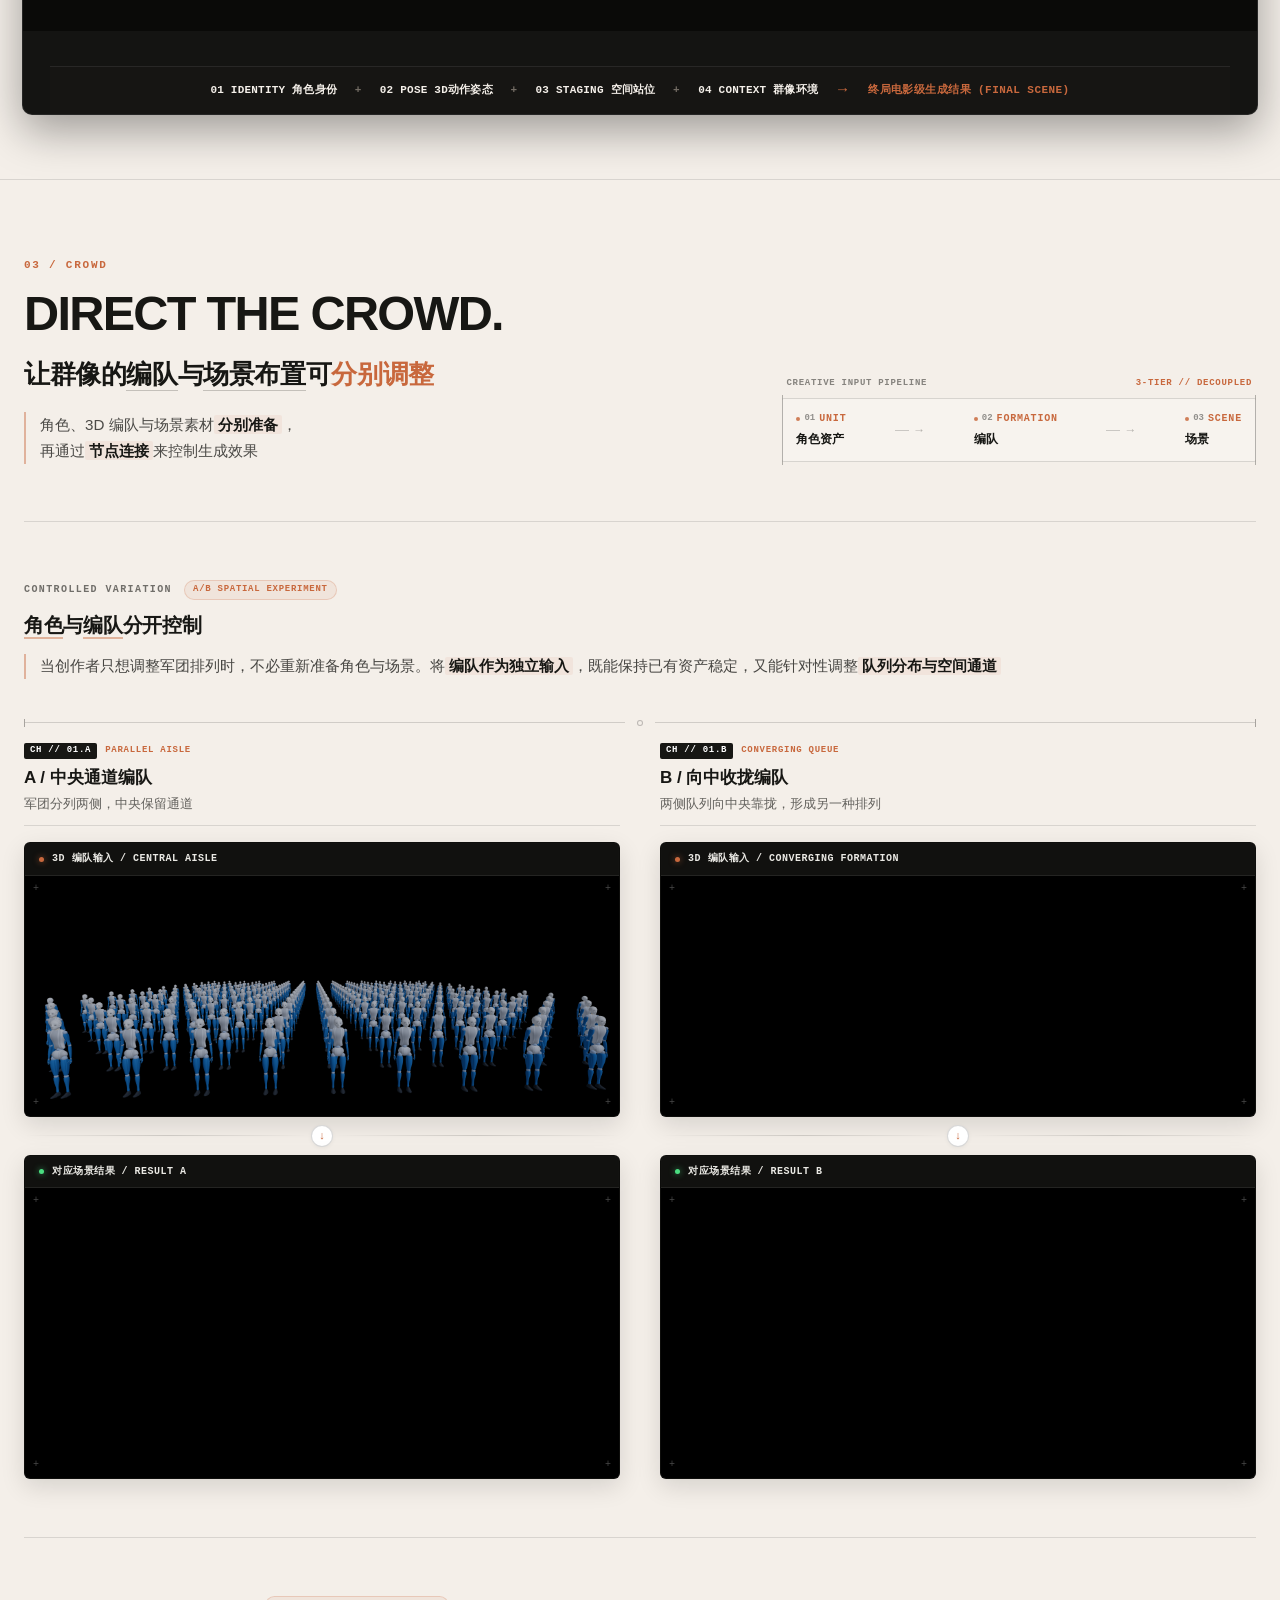
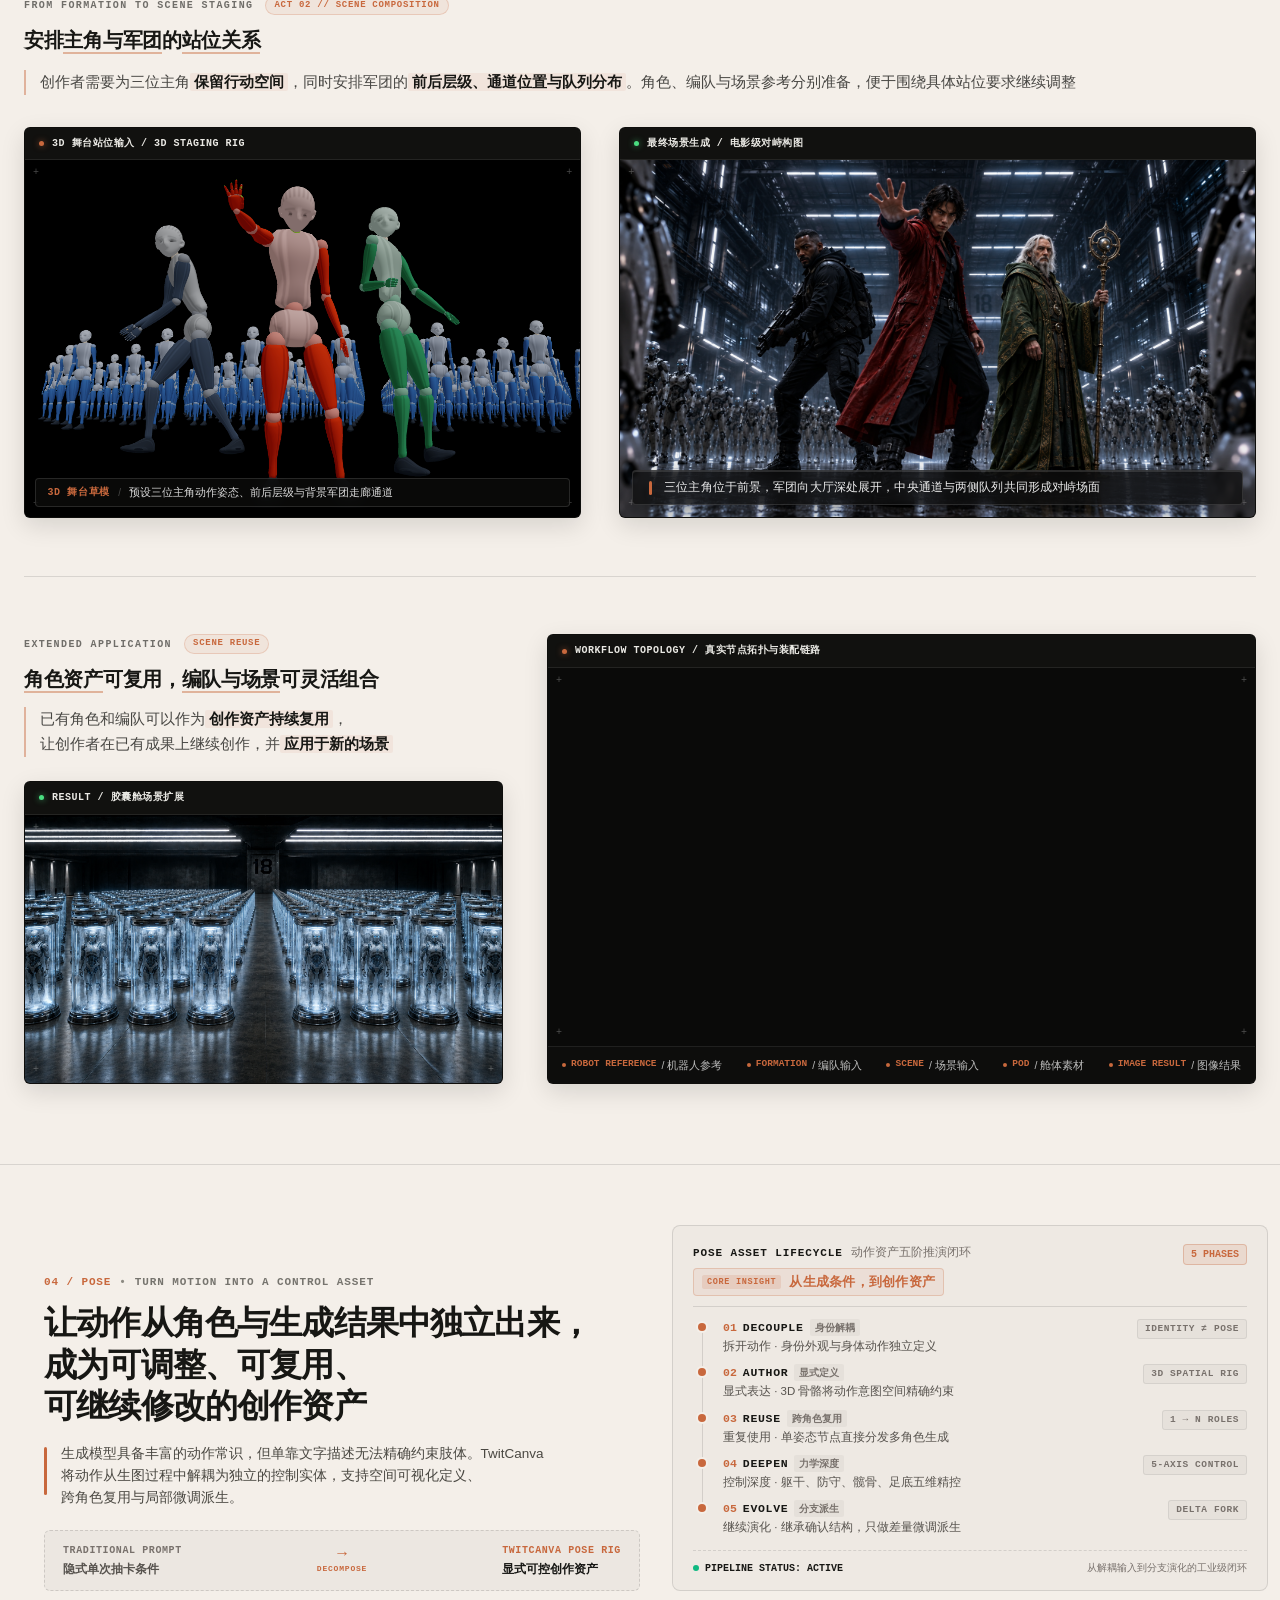
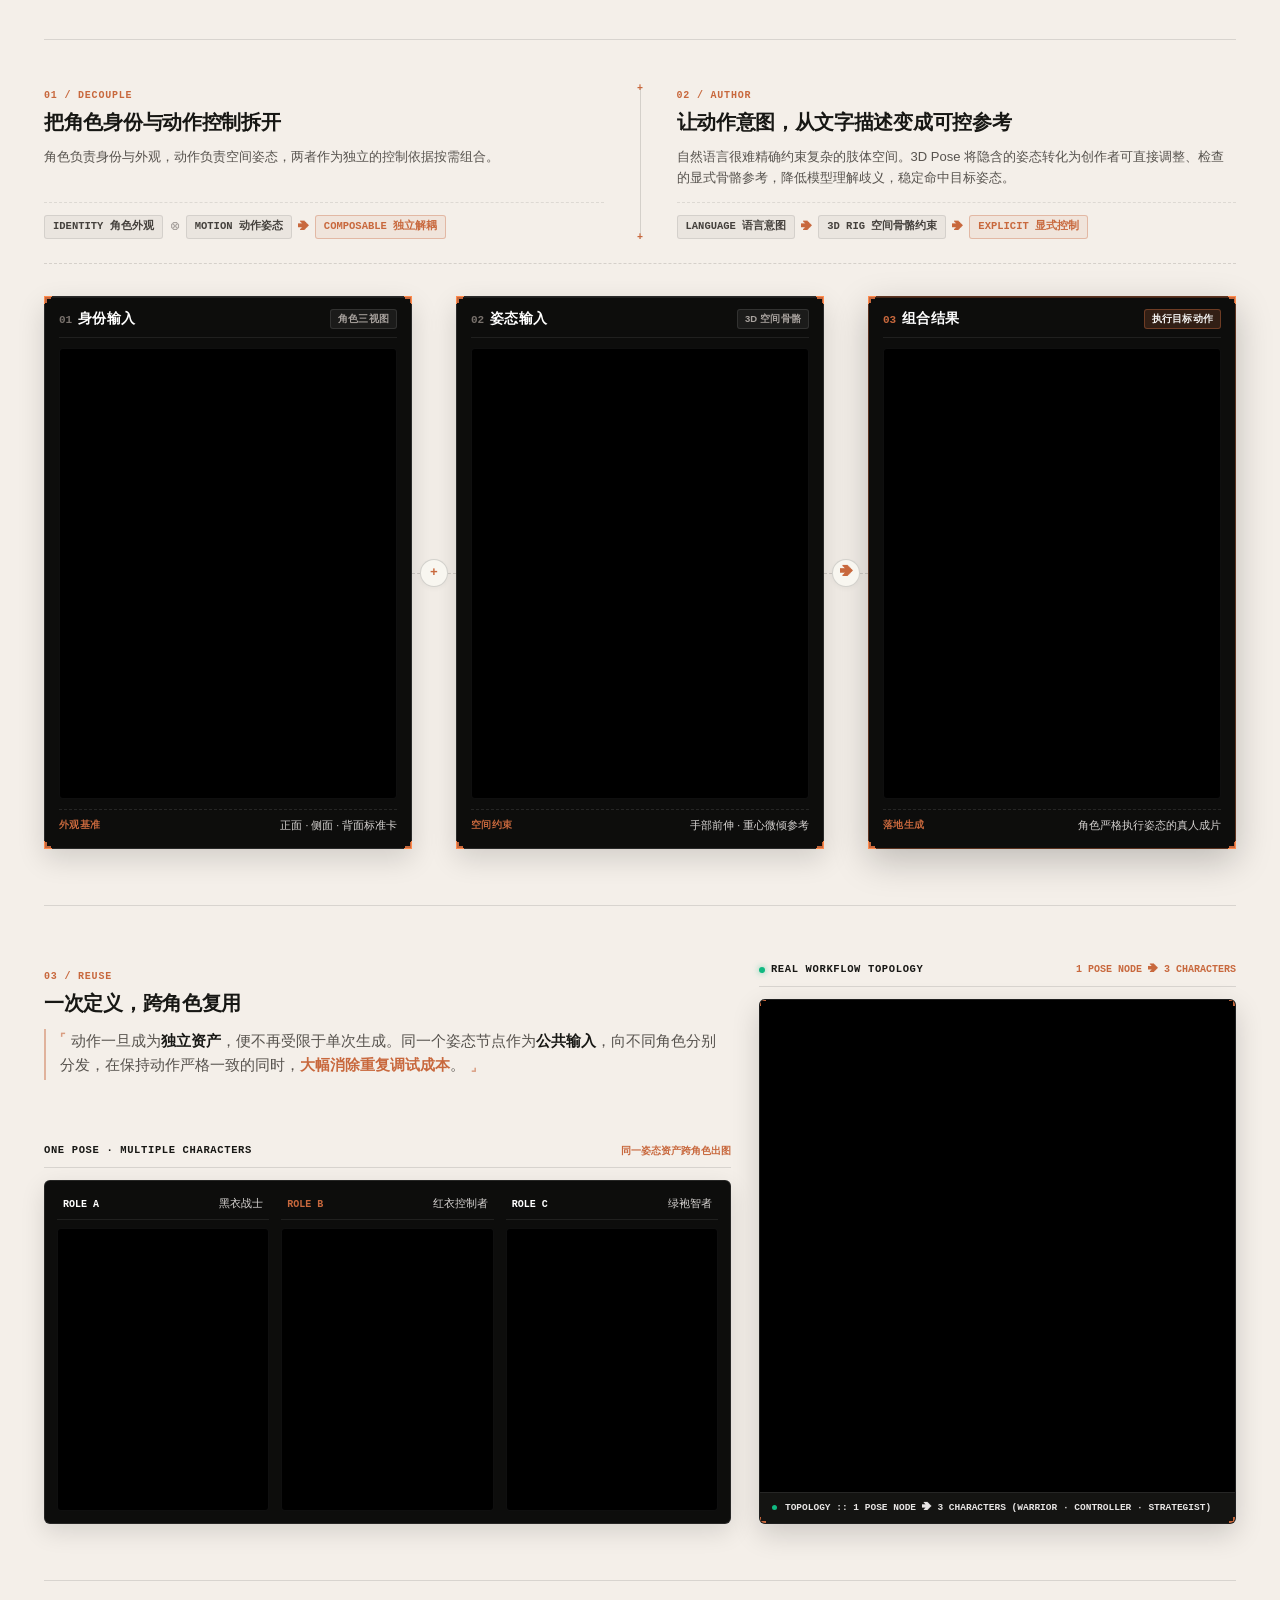
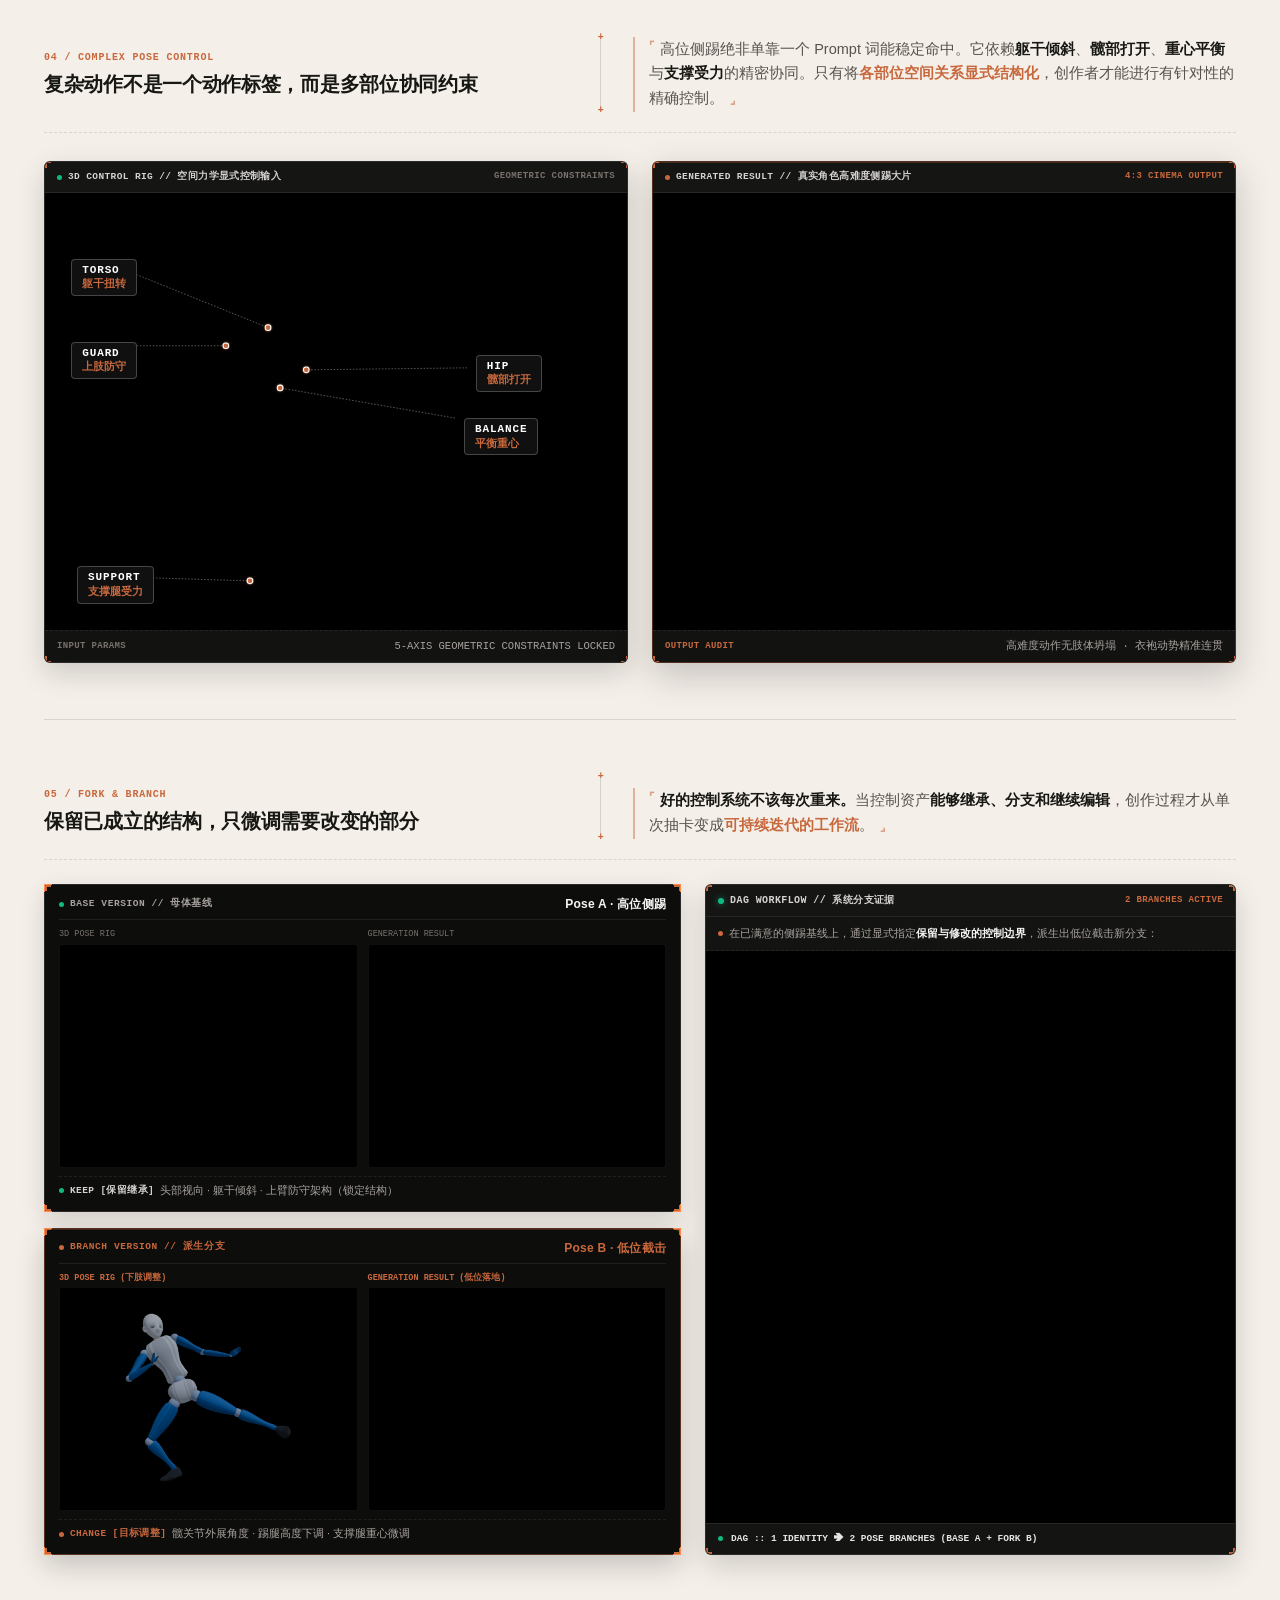
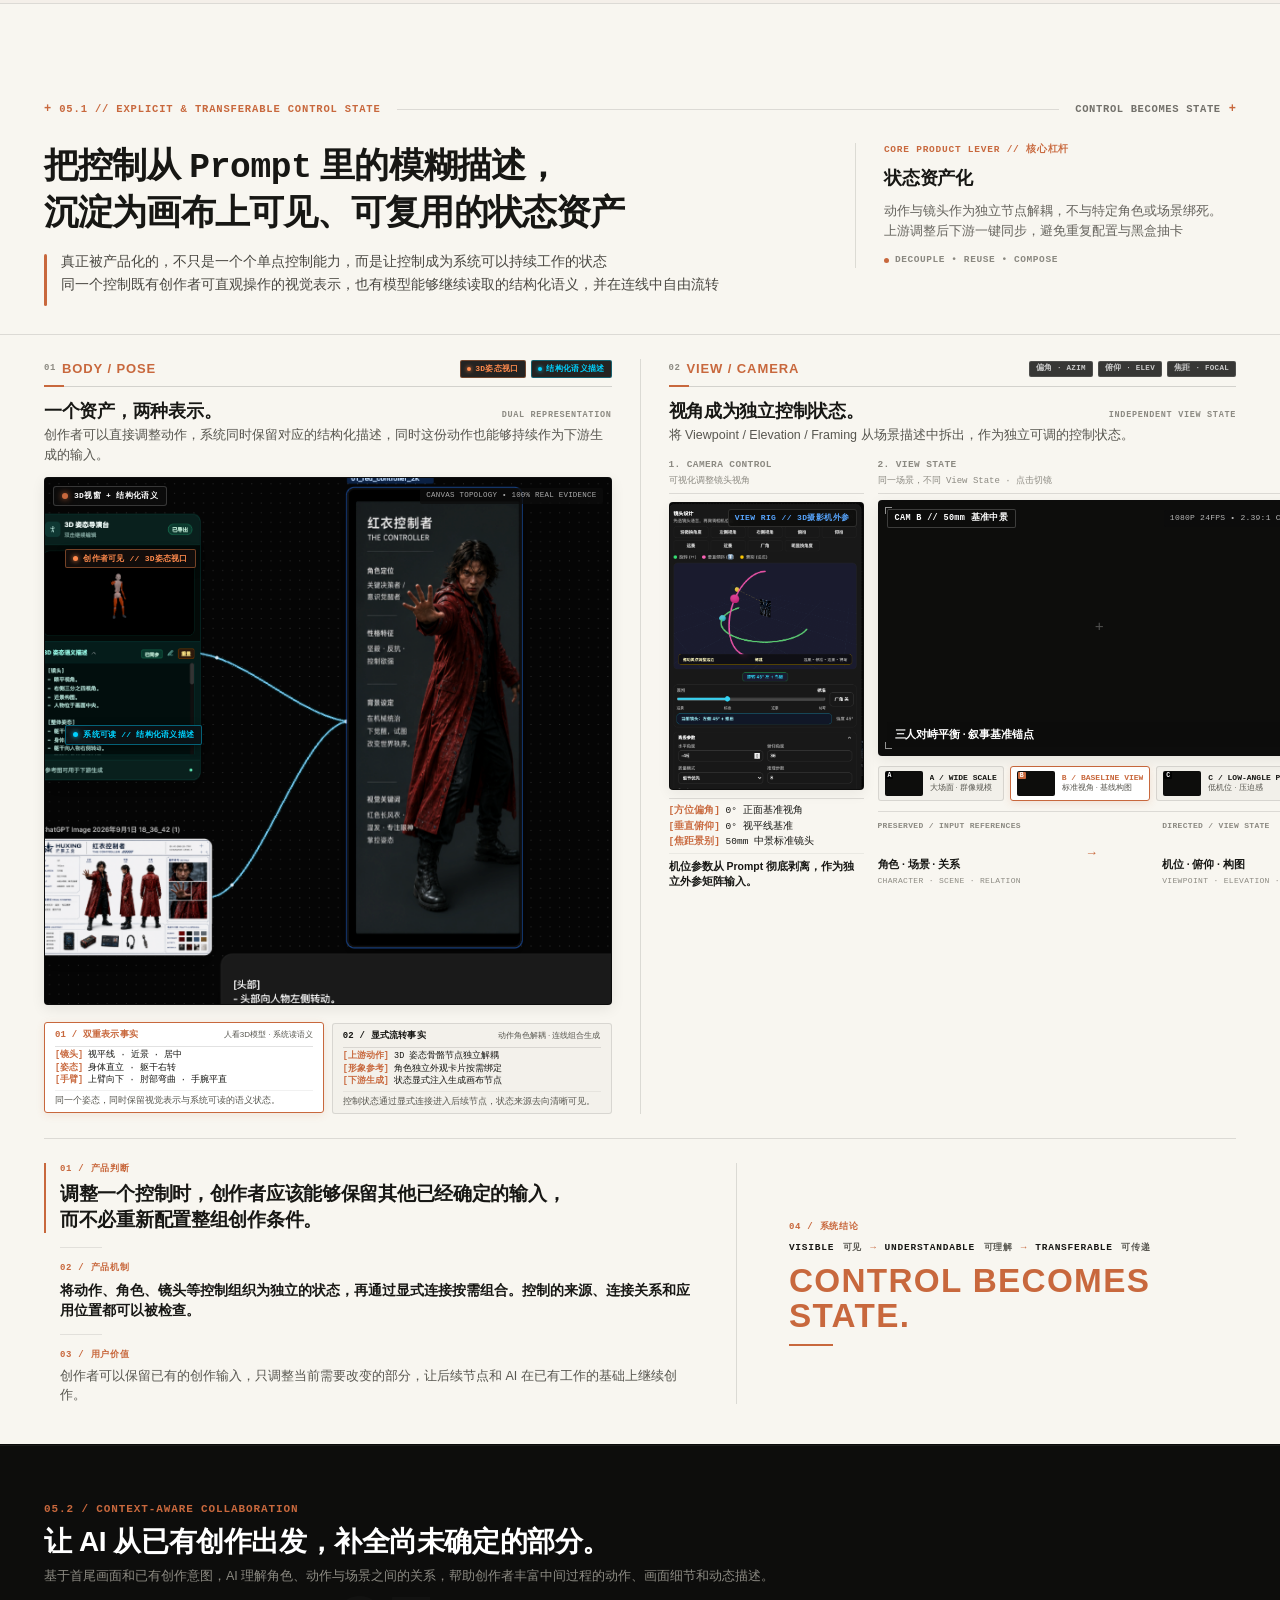
==== commit 75fee166: "feat(twitcanva): upgrade live demo trigger to solid dark hardware console button" ====
--- a/index.html
+++ b/index.html
@@ -144,14 +144,9 @@
               <h1 class="tc-h1-r1__title">DIRECT THE GENERATION.</h1>
             </div>
 
-            <!-- Right 36%: Live Prototype Launch Deck (De-boxed Blueprint Dock) -->
+            <!-- Right 36%: Live Prototype Launch Trigger (Solid Dark Console Deck) -->
             <div class="tc-h1-r1__title-col-right">
-              <a class="tc-h1-r1__live-deck" href="https://twitcanva.janse.fun/" target="_blank" rel="noopener noreferrer" aria-label="体验多模态 AI 创作控制系统 (TwitCanva 线上可交互原型)">
-                <span class="tc-h1-r1__deck-corner tc-h1-r1__deck-corner--tl" aria-hidden="true">⌜</span>
-                <span class="tc-h1-r1__deck-corner tc-h1-r1__deck-corner--tr" aria-hidden="true">⌝</span>
-                <span class="tc-h1-r1__deck-corner tc-h1-r1__deck-corner--bl" aria-hidden="true">⌞</span>
-                <span class="tc-h1-r1__deck-corner tc-h1-r1__deck-corner--br" aria-hidden="true">⌟</span>
-                
+              <a class="tc-h1-r1__live-deck tc-h1-r1__live-deck--solid" href="https://twitcanva.janse.fun/" target="_blank" rel="noopener noreferrer" aria-label="体验多模态 AI 创作控制系统 (TwitCanva 线上可交互原型)">
                 <div class="tc-h1-r1__deck-meta">
                   <span class="tc-h1-r1__deck-pulse-dot" aria-hidden="true"></span>
                   <span class="tc-h1-r1__deck-tag">LIVE PROTOTYPE // 可交互线上原型</span>
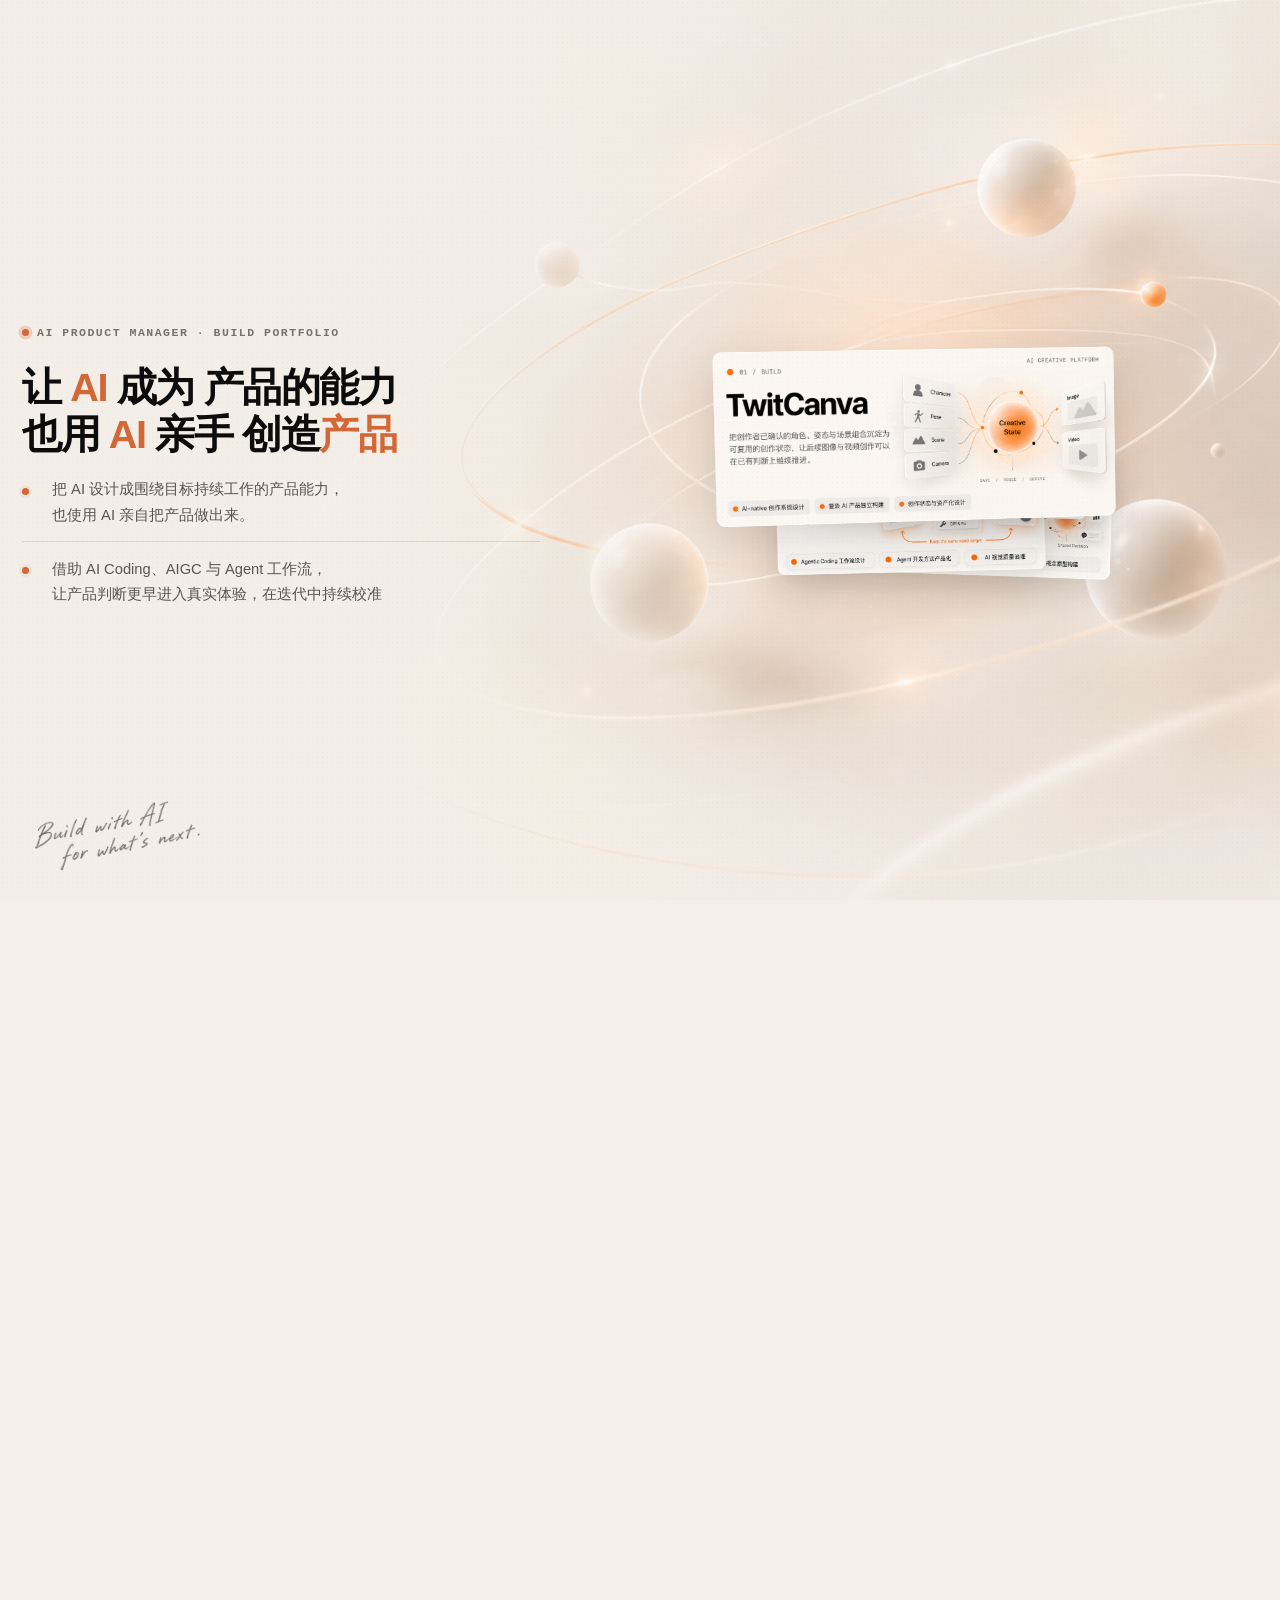
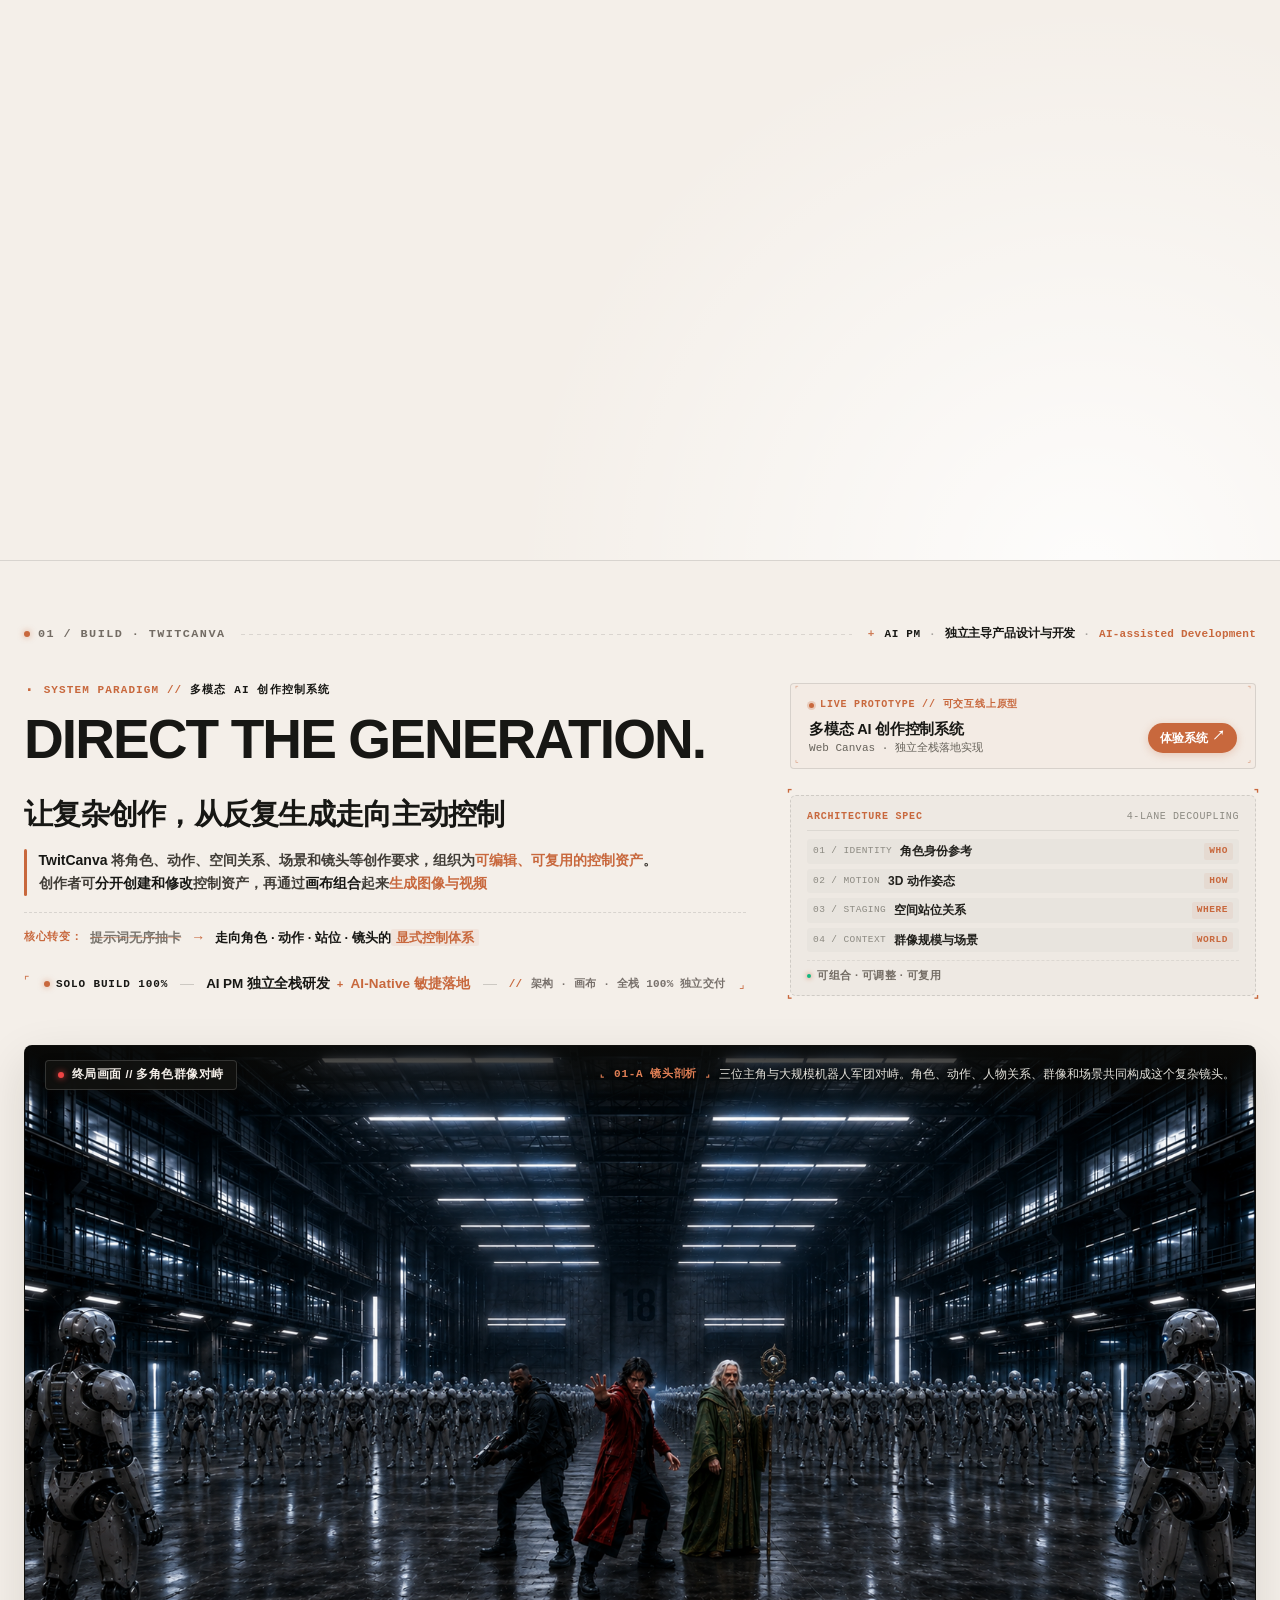
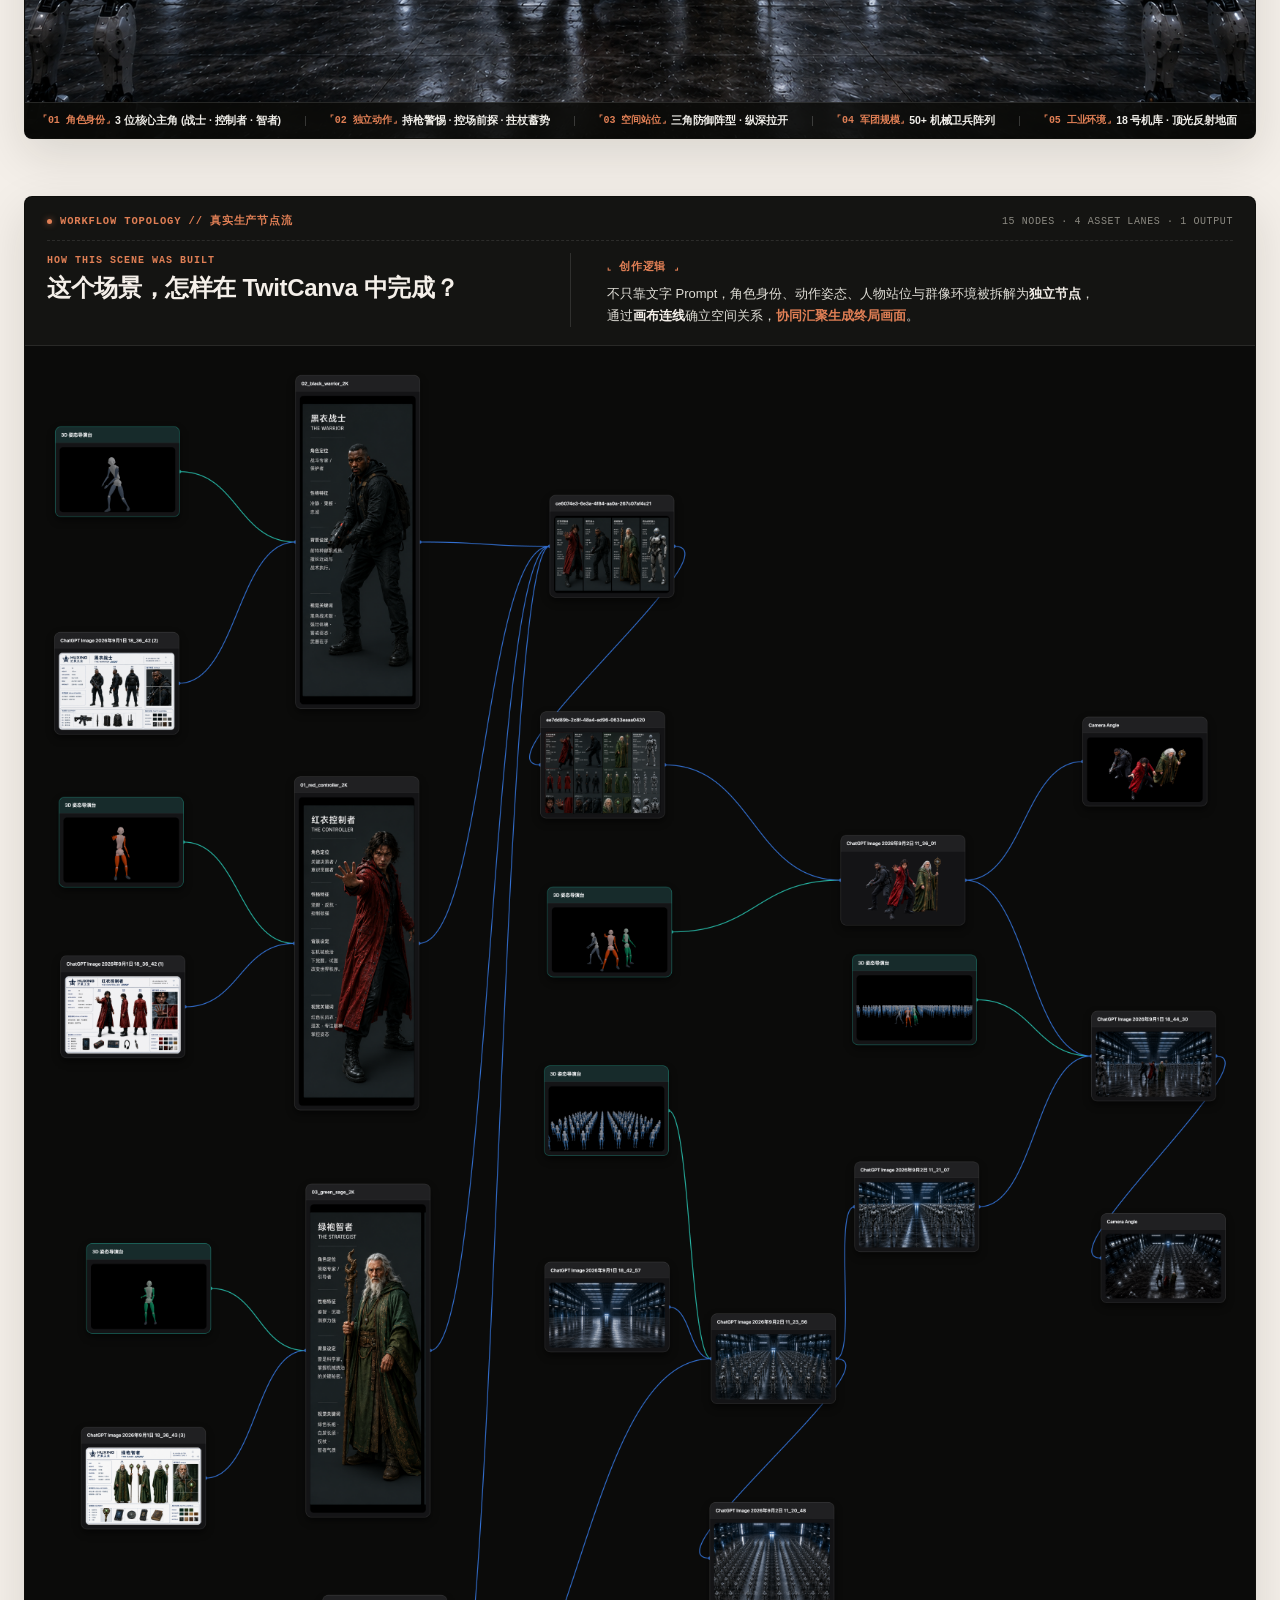
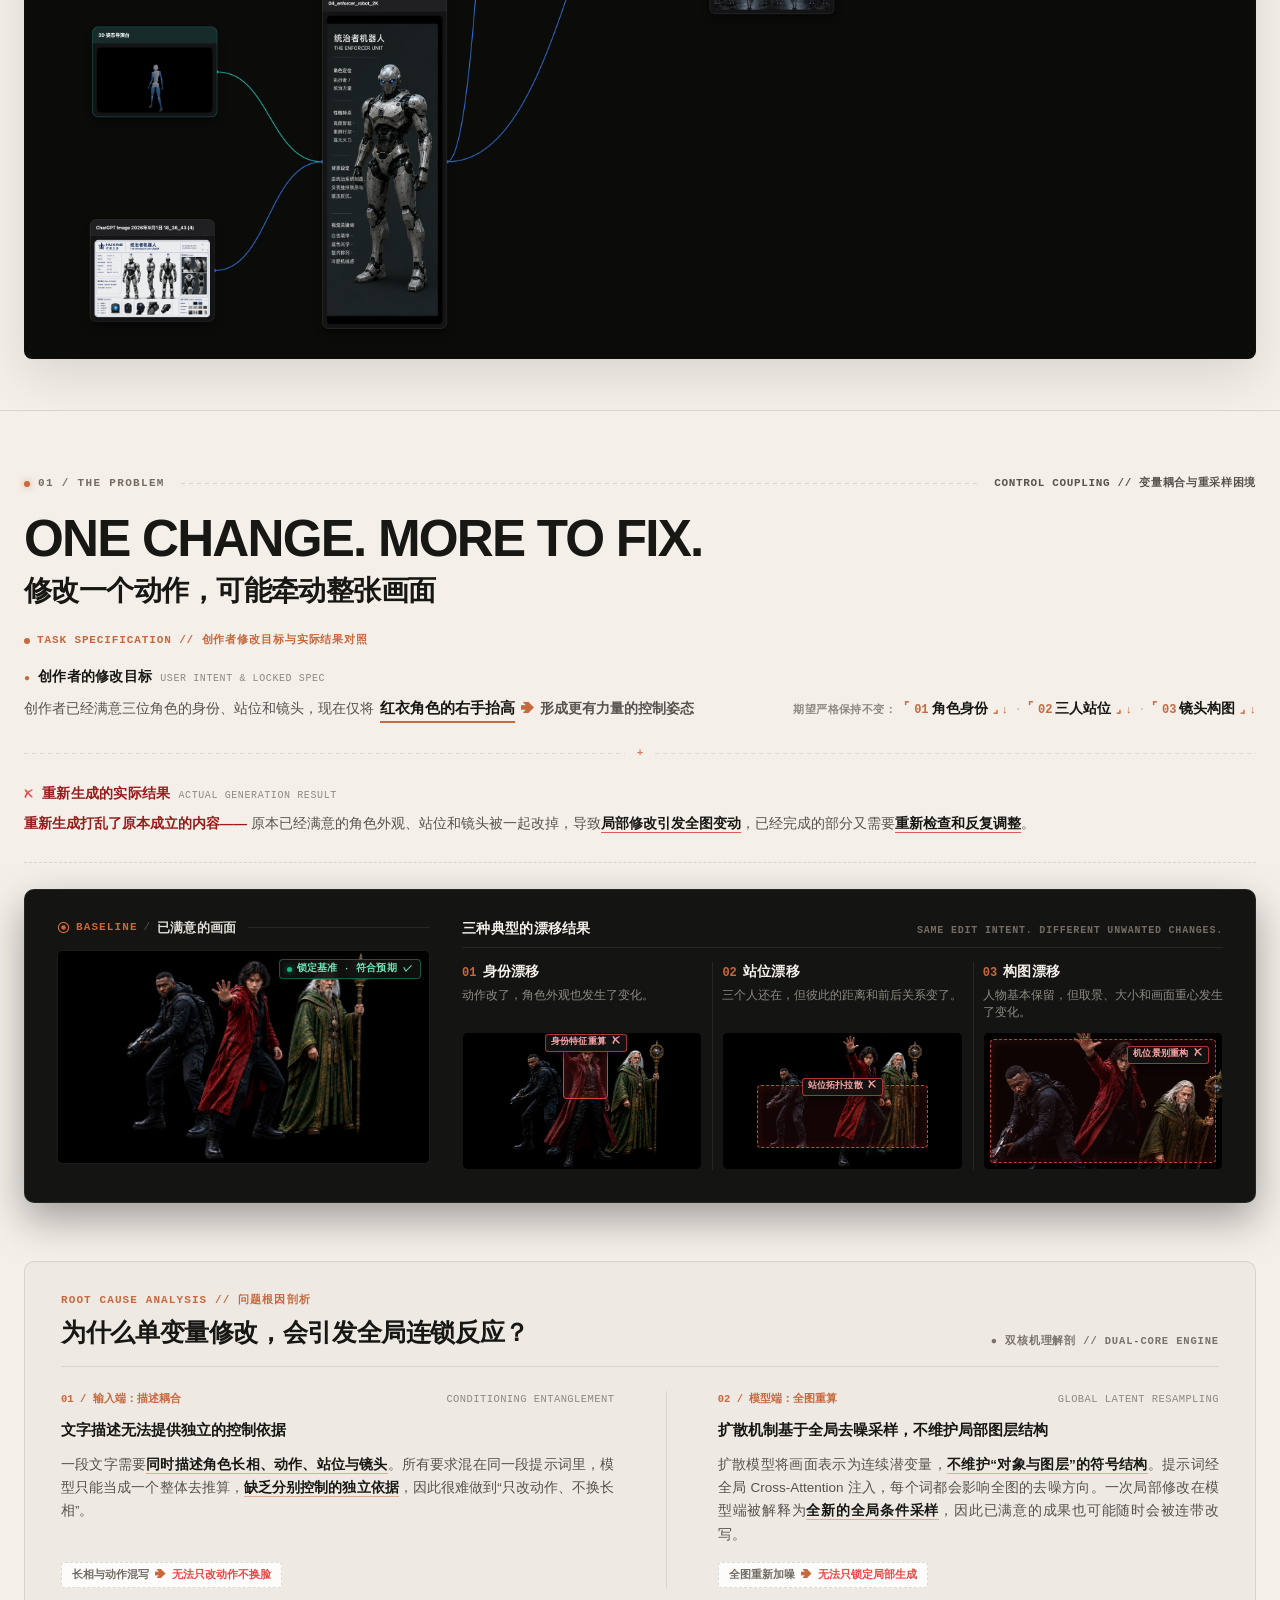
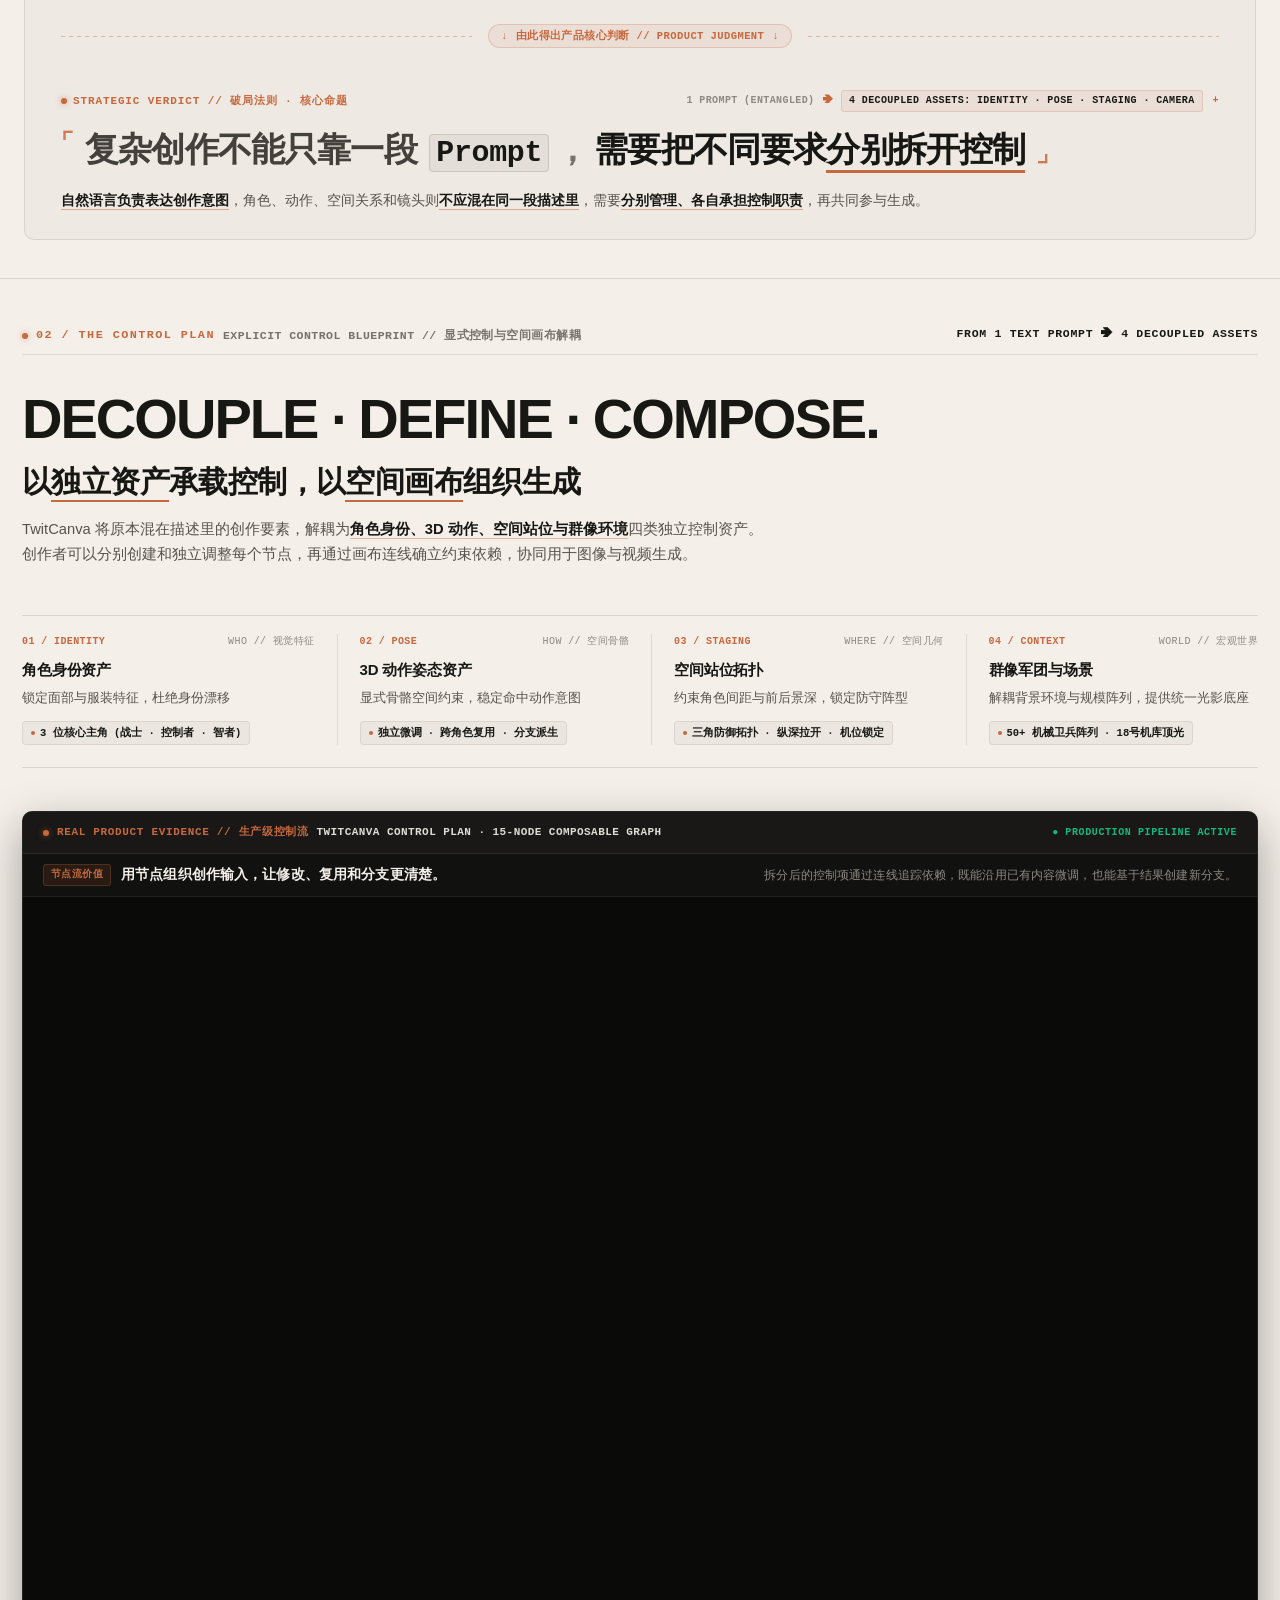
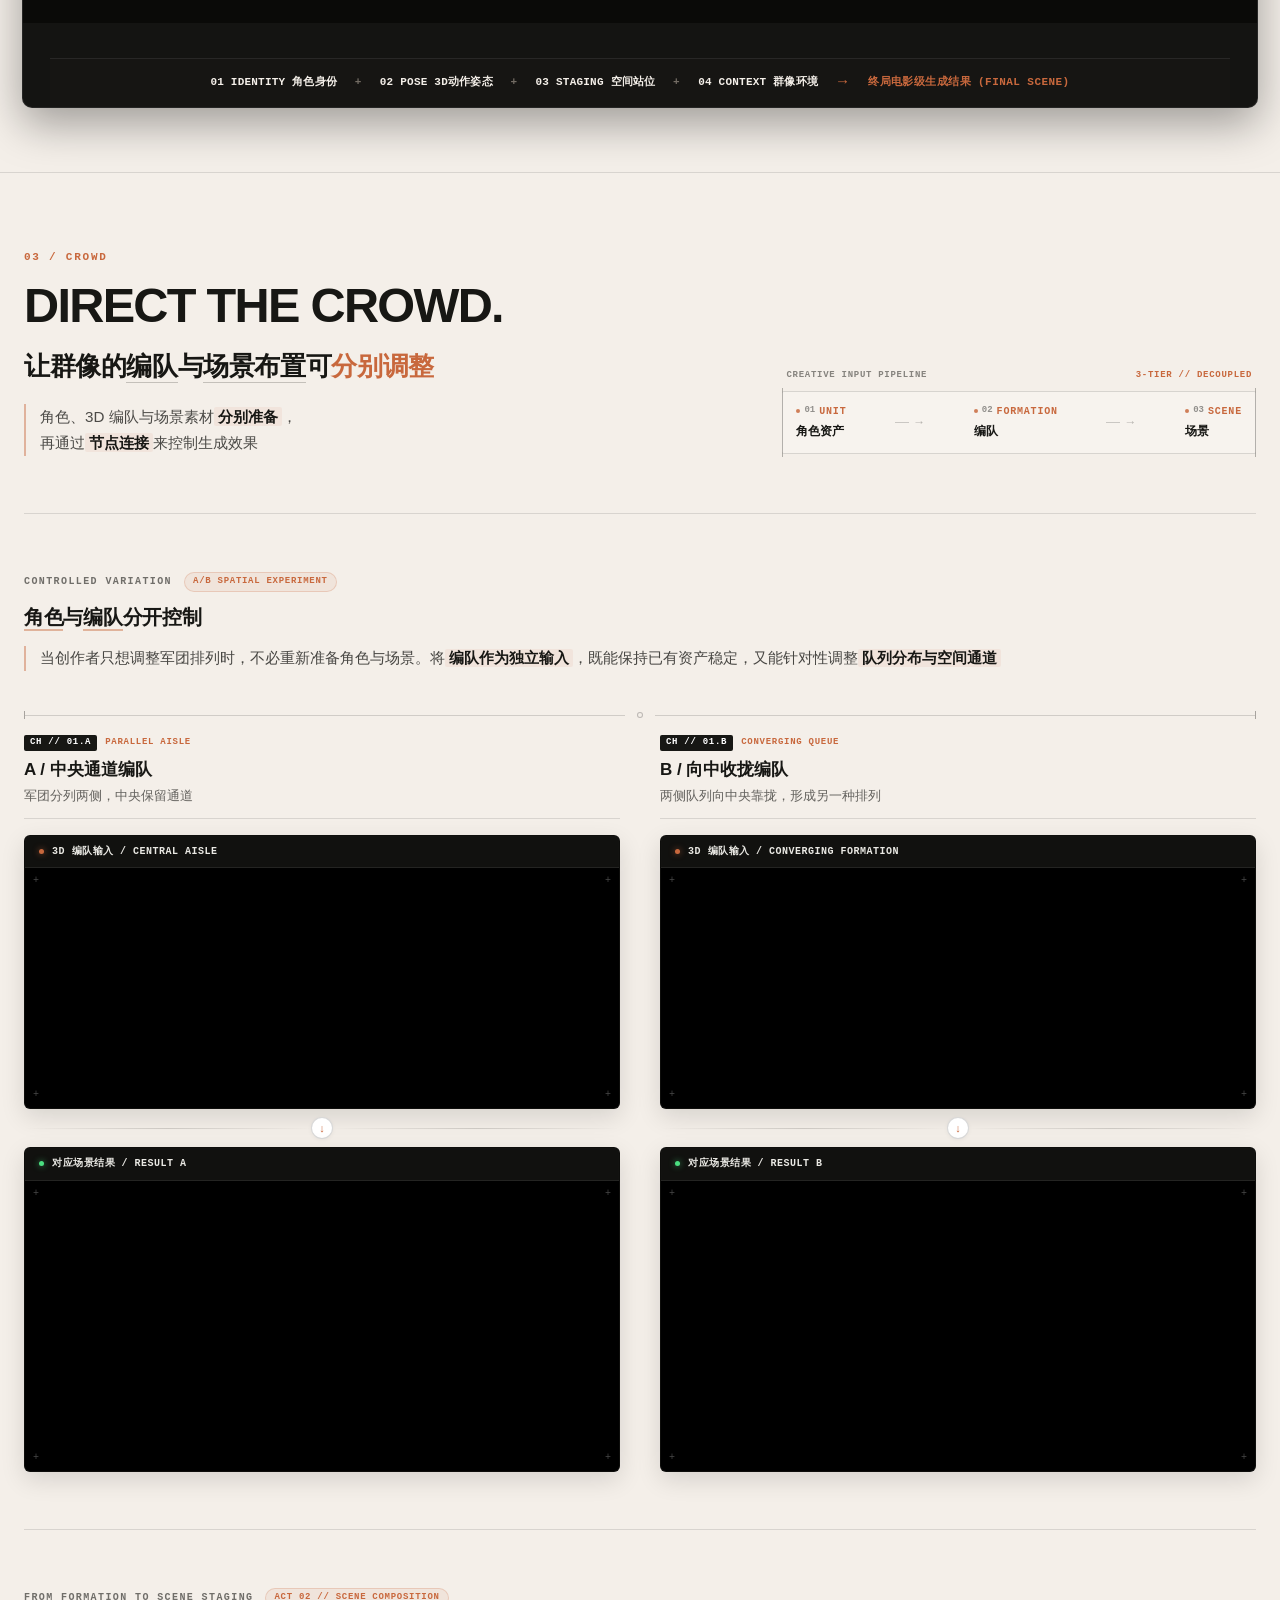
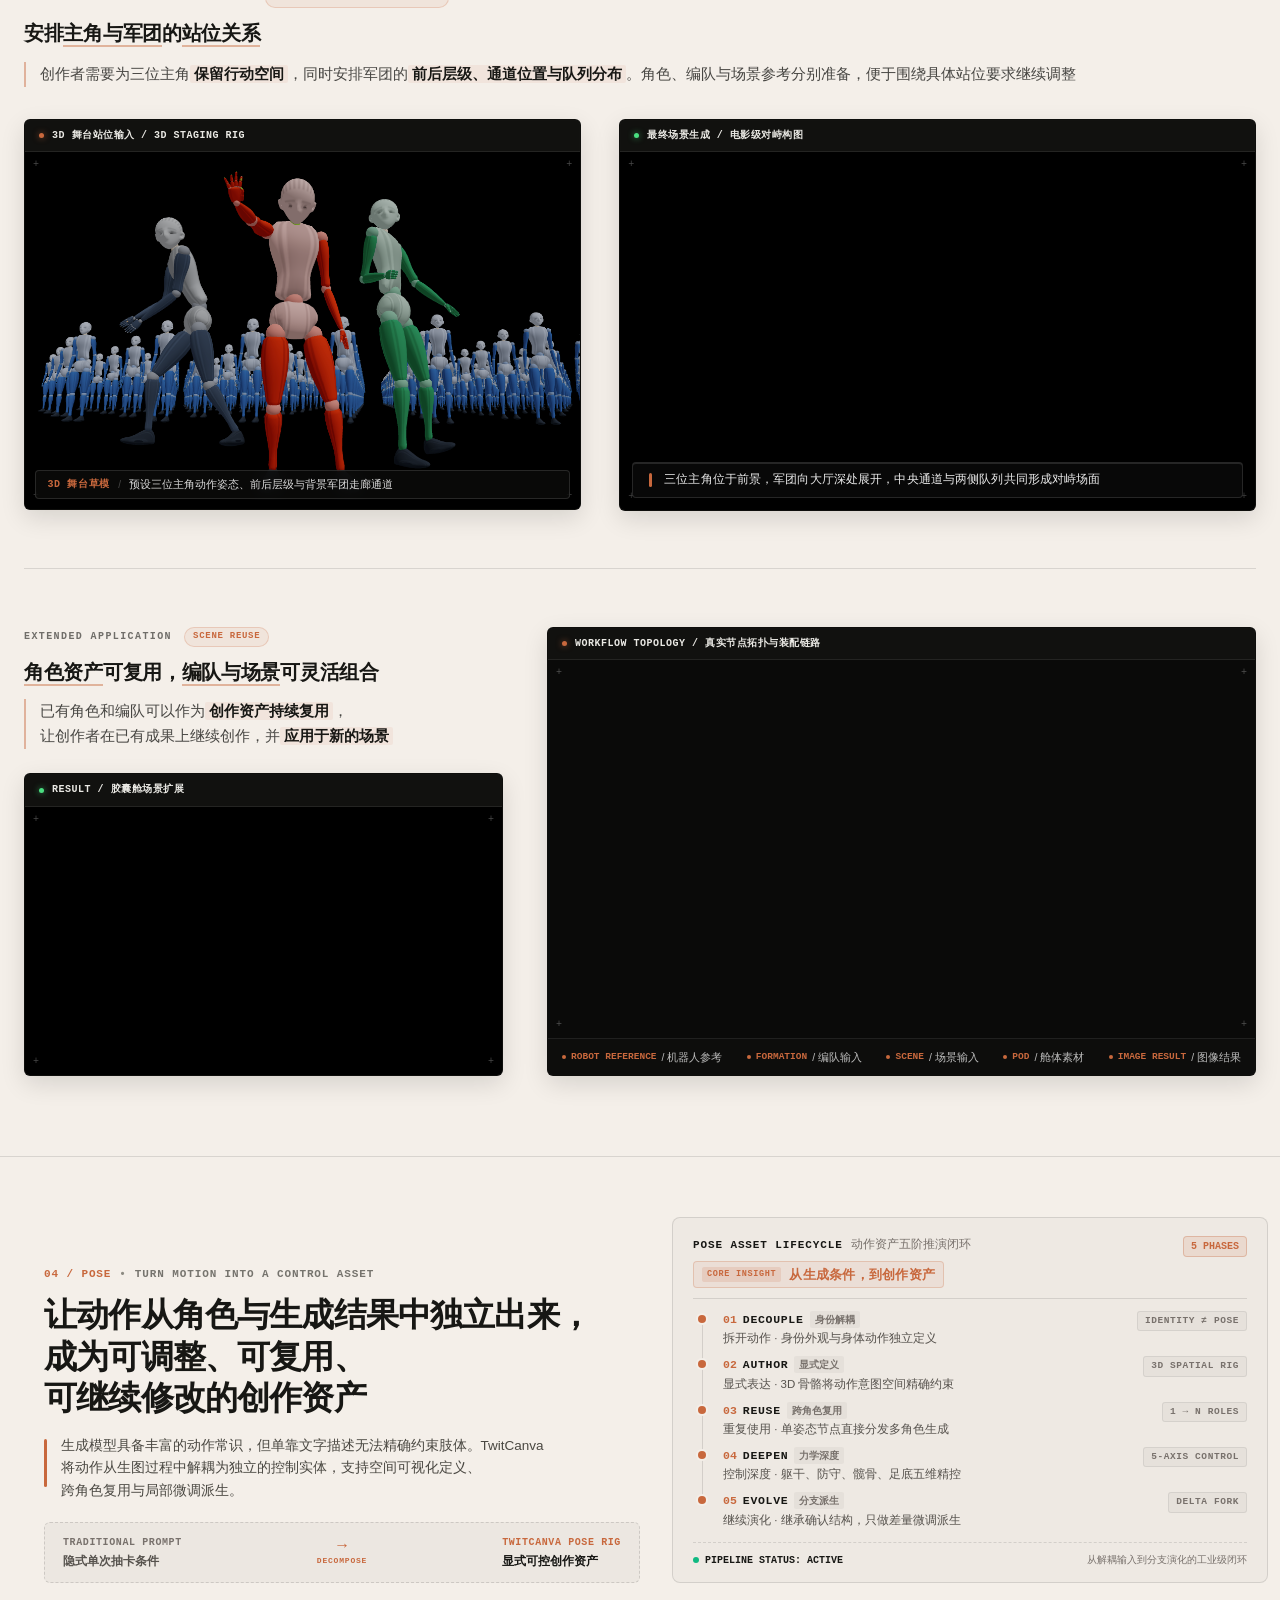
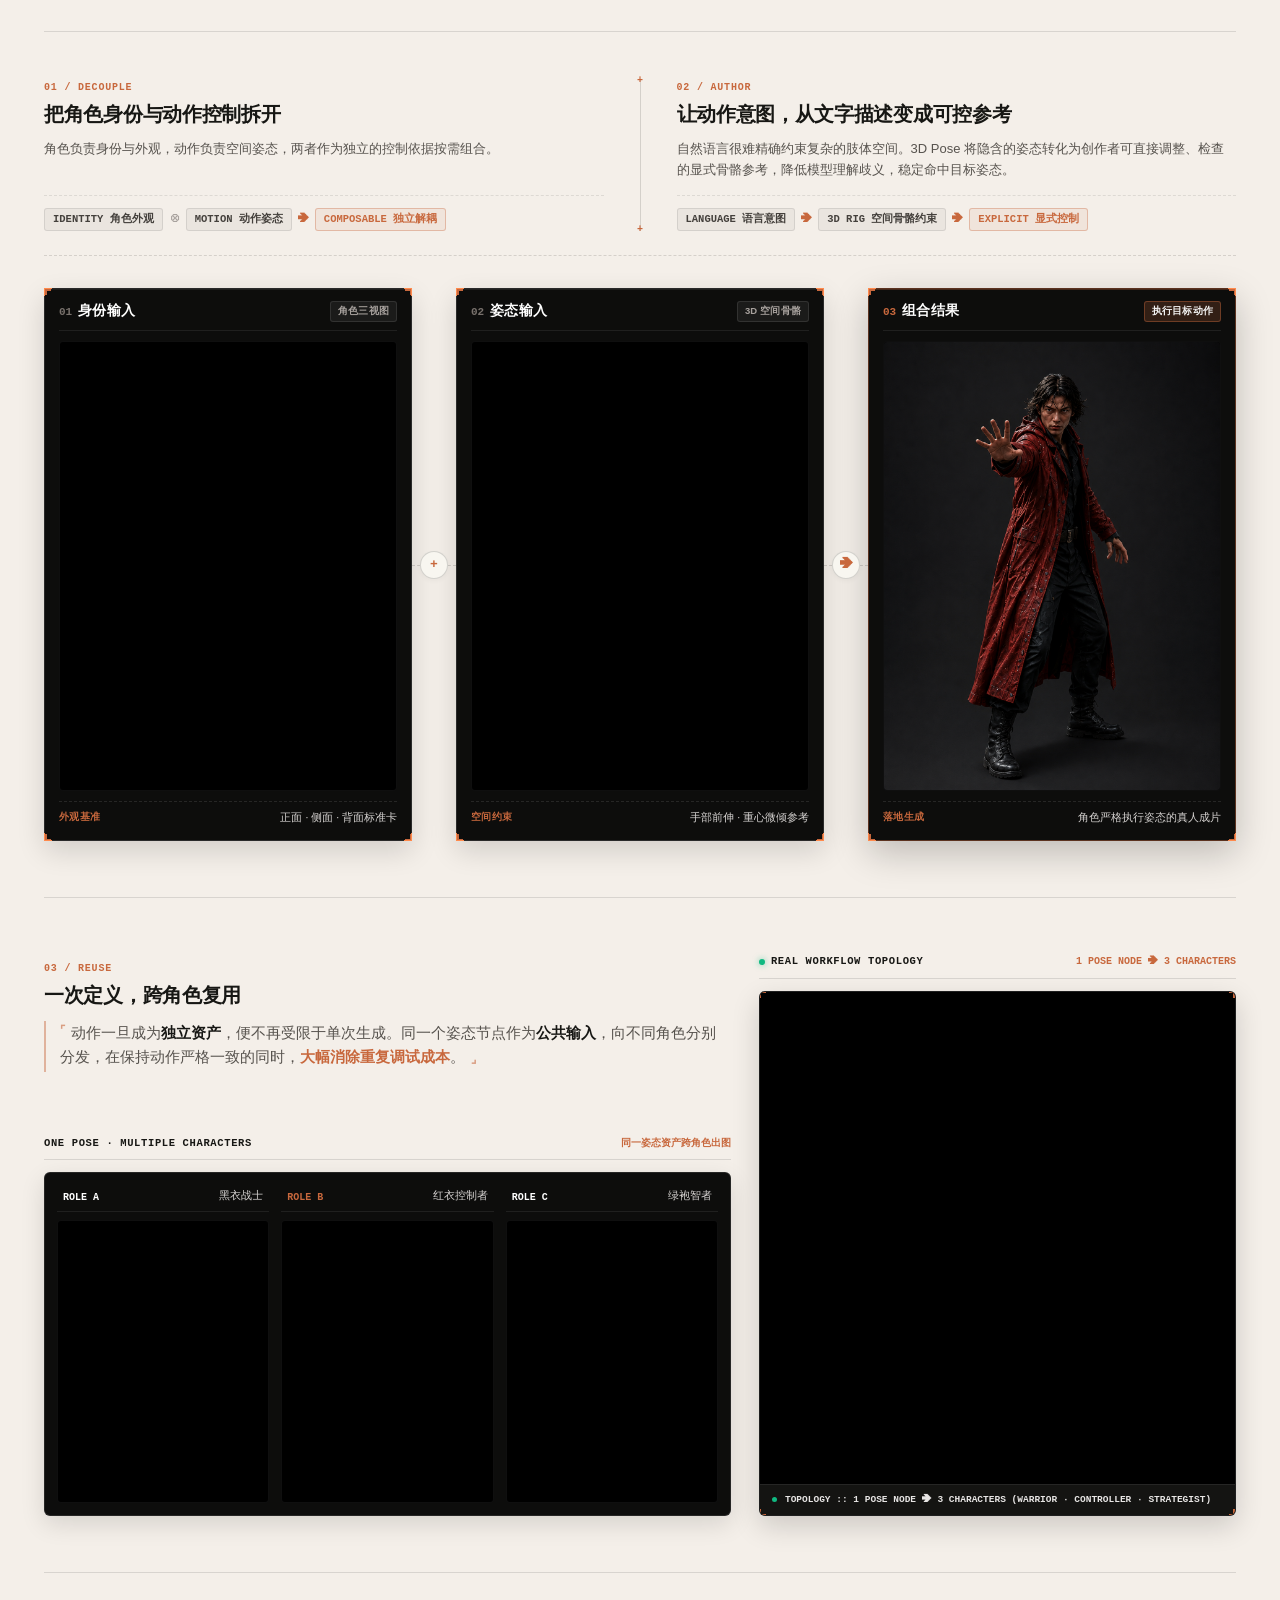
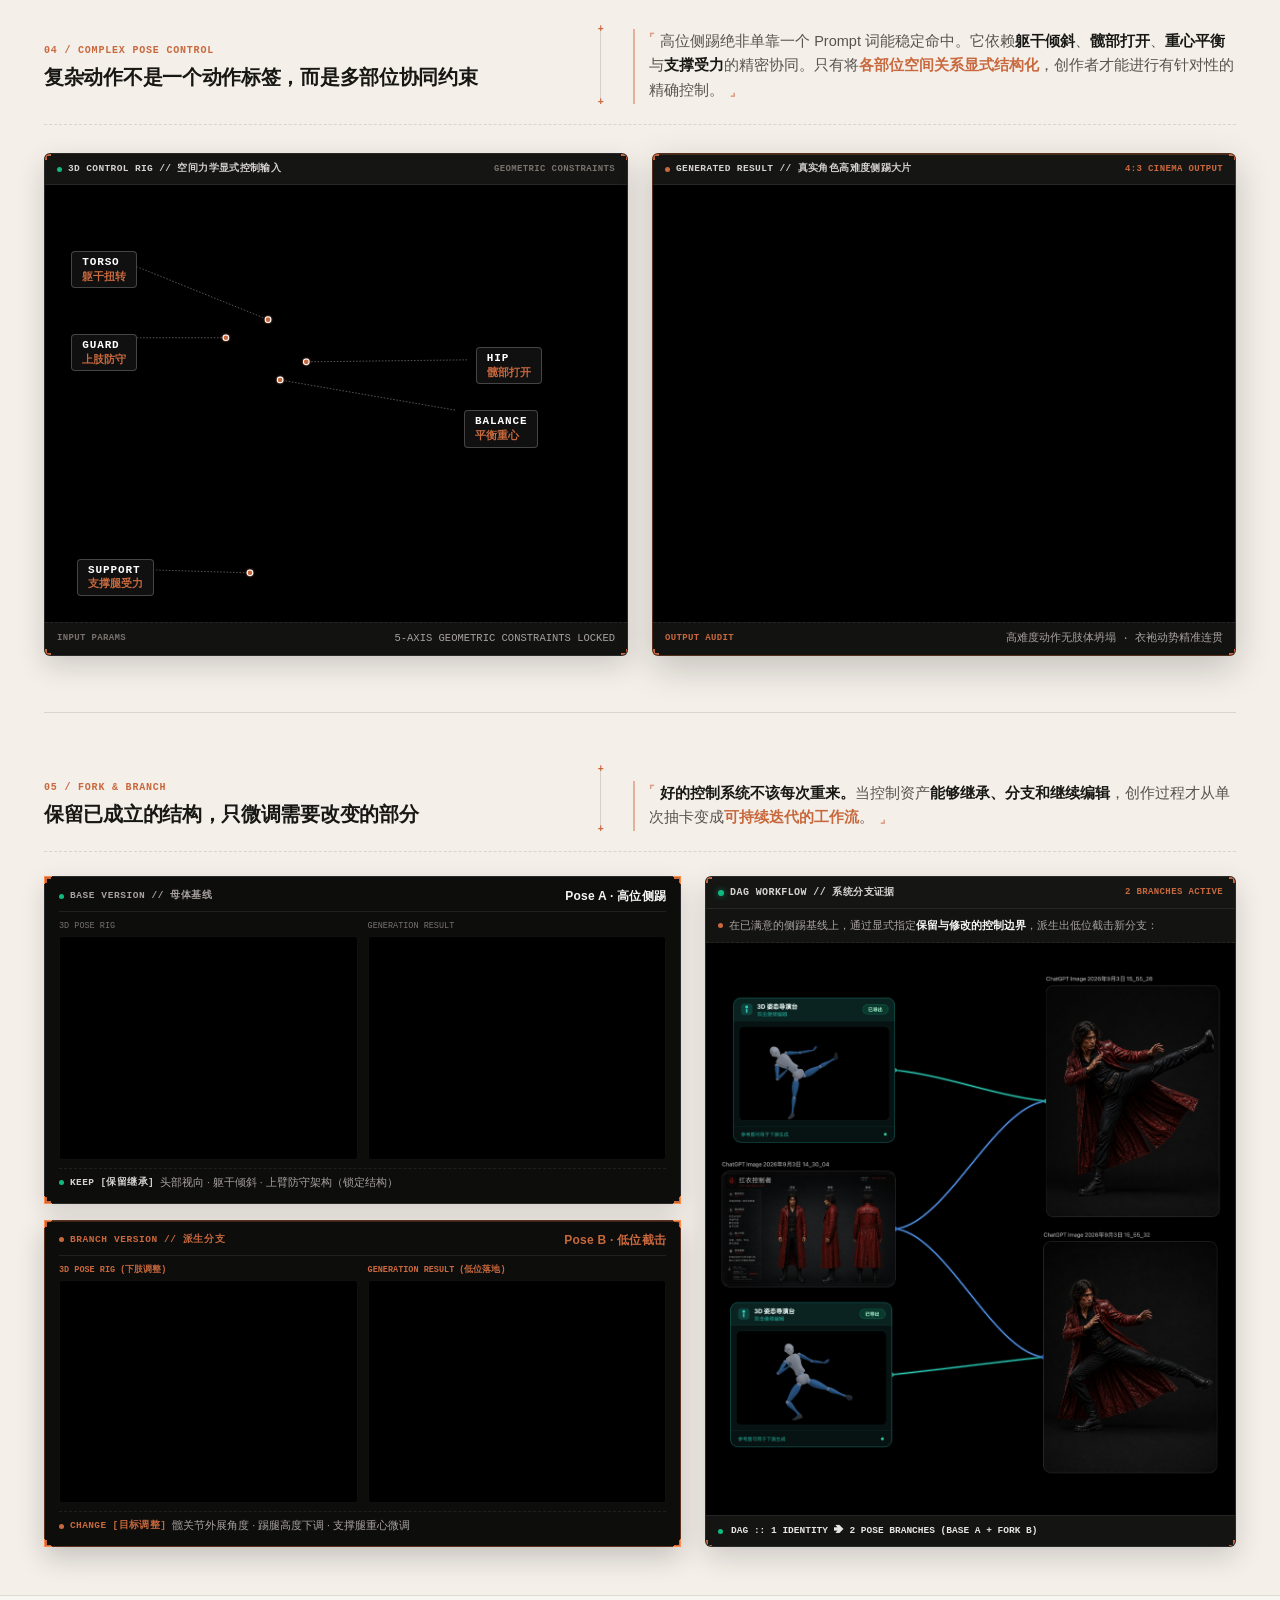
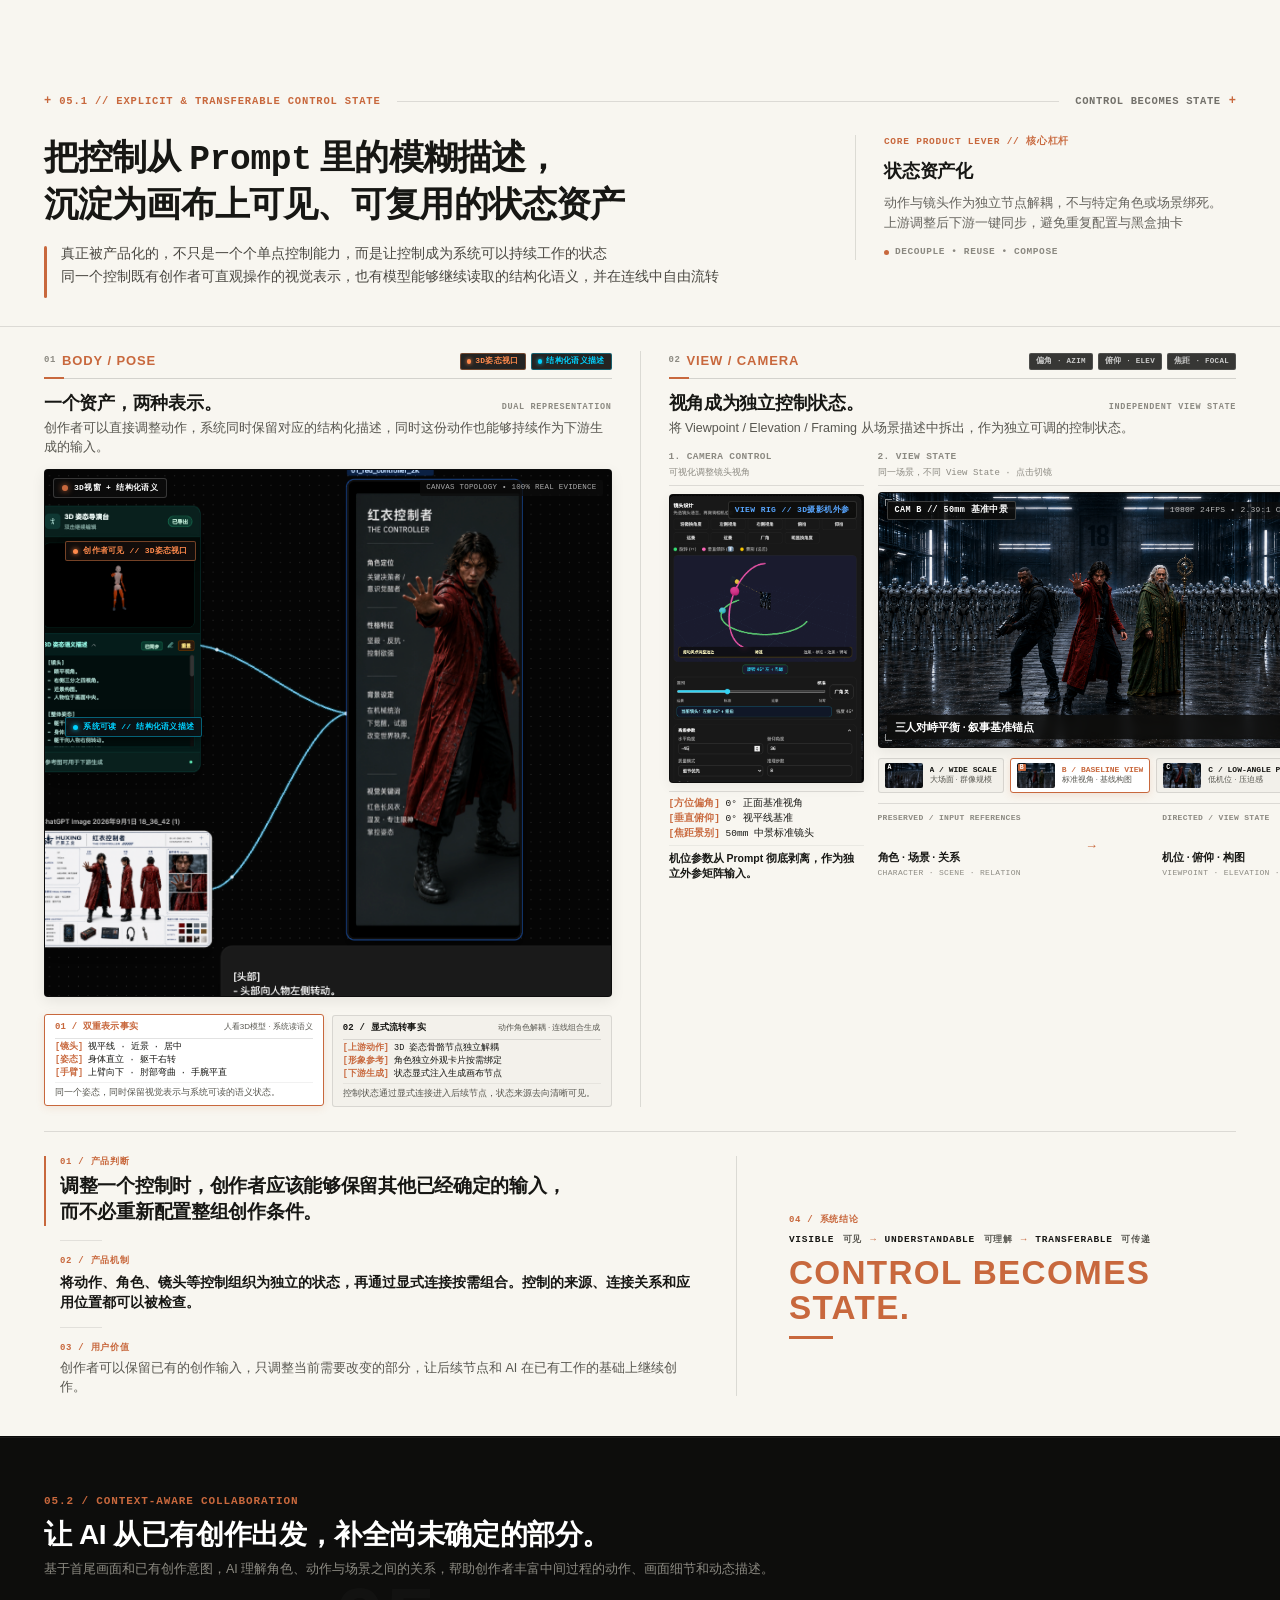
==== commit df4ea5a1: "feat(twitcanva): refine live deck to airy blueprint with burnt orange action capsule" ====
--- a/index.html
+++ b/index.html
@@ -144,21 +144,29 @@
               <h1 class="tc-h1-r1__title">DIRECT THE GENERATION.</h1>
             </div>
 
-            <!-- Right 36%: Live Prototype Launch Trigger (Solid Dark Console Deck) -->
+            <!-- Right 36%: Live Prototype Launch Deck (Airy Blueprint with Orange Action Capsule) -->
             <div class="tc-h1-r1__title-col-right">
-              <a class="tc-h1-r1__live-deck tc-h1-r1__live-deck--solid" href="https://twitcanva.janse.fun/" target="_blank" rel="noopener noreferrer" aria-label="体验多模态 AI 创作控制系统 (TwitCanva 线上可交互原型)">
+              <a class="tc-h1-r1__live-deck tc-h1-r1__live-deck--capsule" href="https://twitcanva.janse.fun/" target="_blank" rel="noopener noreferrer" aria-label="体验多模态 AI 创作控制系统 (TwitCanva 线上可交互原型)">
+                <span class="tc-h1-r1__deck-corner tc-h1-r1__deck-corner--tl" aria-hidden="true">⌜</span>
+                <span class="tc-h1-r1__deck-corner tc-h1-r1__deck-corner--tr" aria-hidden="true">⌝</span>
+                <span class="tc-h1-r1__deck-corner tc-h1-r1__deck-corner--bl" aria-hidden="true">⌞</span>
+                <span class="tc-h1-r1__deck-corner tc-h1-r1__deck-corner--br" aria-hidden="true">⌟</span>
+                
                 <div class="tc-h1-r1__deck-meta">
                   <span class="tc-h1-r1__deck-pulse-dot" aria-hidden="true"></span>
                   <span class="tc-h1-r1__deck-tag">LIVE PROTOTYPE // 可交互线上原型</span>
                 </div>
                 
-                <div class="tc-h1-r1__deck-main">
-                  <span class="tc-h1-r1__deck-title">体验多模态 AI 创作控制系统</span>
-                  <span class="tc-h1-r1__deck-arrow" aria-hidden="true">↗</span>
-                </div>
-                
-                <div class="tc-h1-r1__deck-sub">
-                  <span class="tc-h1-r1__deck-sub-text">Web Canvas · 独立全栈落地实现</span>
+                <div class="tc-h1-r1__deck-body">
+                  <div class="tc-h1-r1__deck-info">
+                    <span class="tc-h1-r1__deck-title">多模态 AI 创作控制系统</span>
+                    <span class="tc-h1-r1__deck-sub-text">Web Canvas · 独立全栈落地实现</span>
+                  </div>
+
+                  <div class="tc-h1-r1__action-pill">
+                    <span class="pill-text">体验系统</span>
+                    <span class="pill-arrow" aria-hidden="true">↗</span>
+                  </div>
                 </div>
               </a>
             </div>
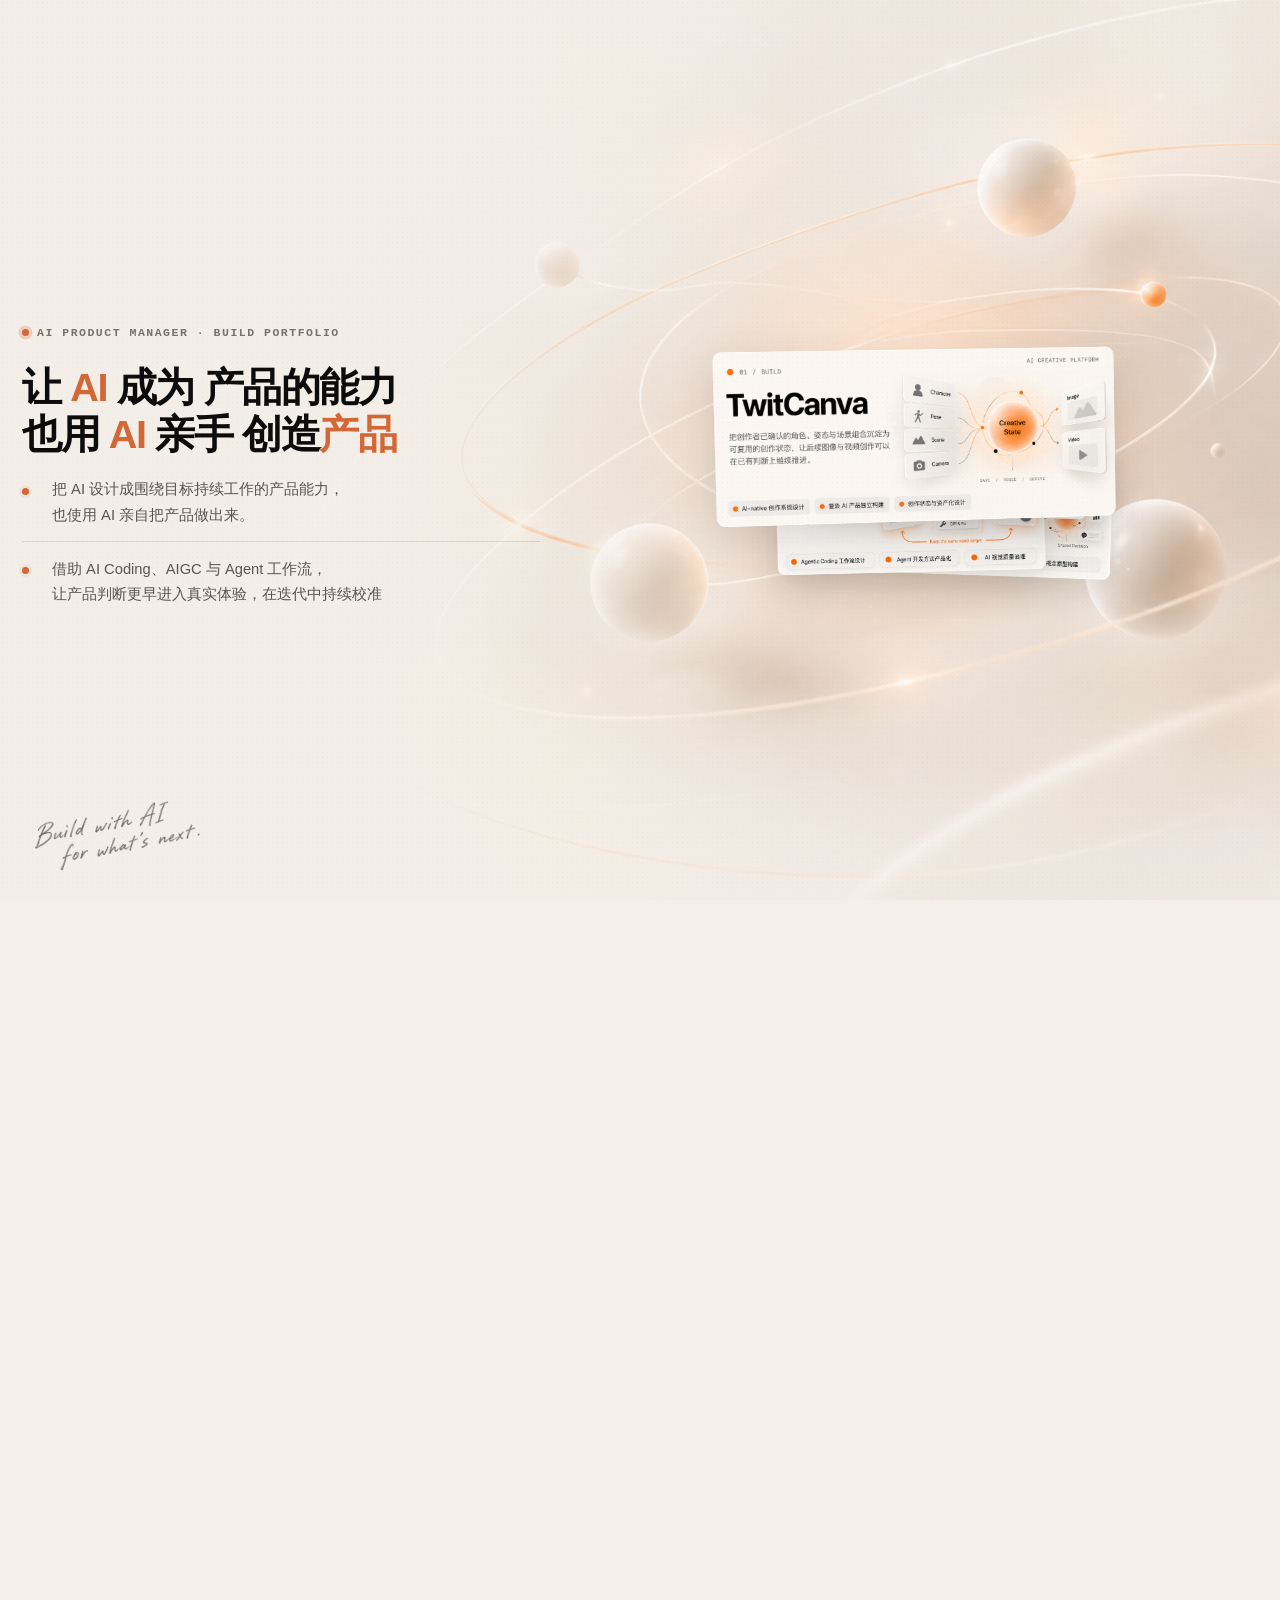
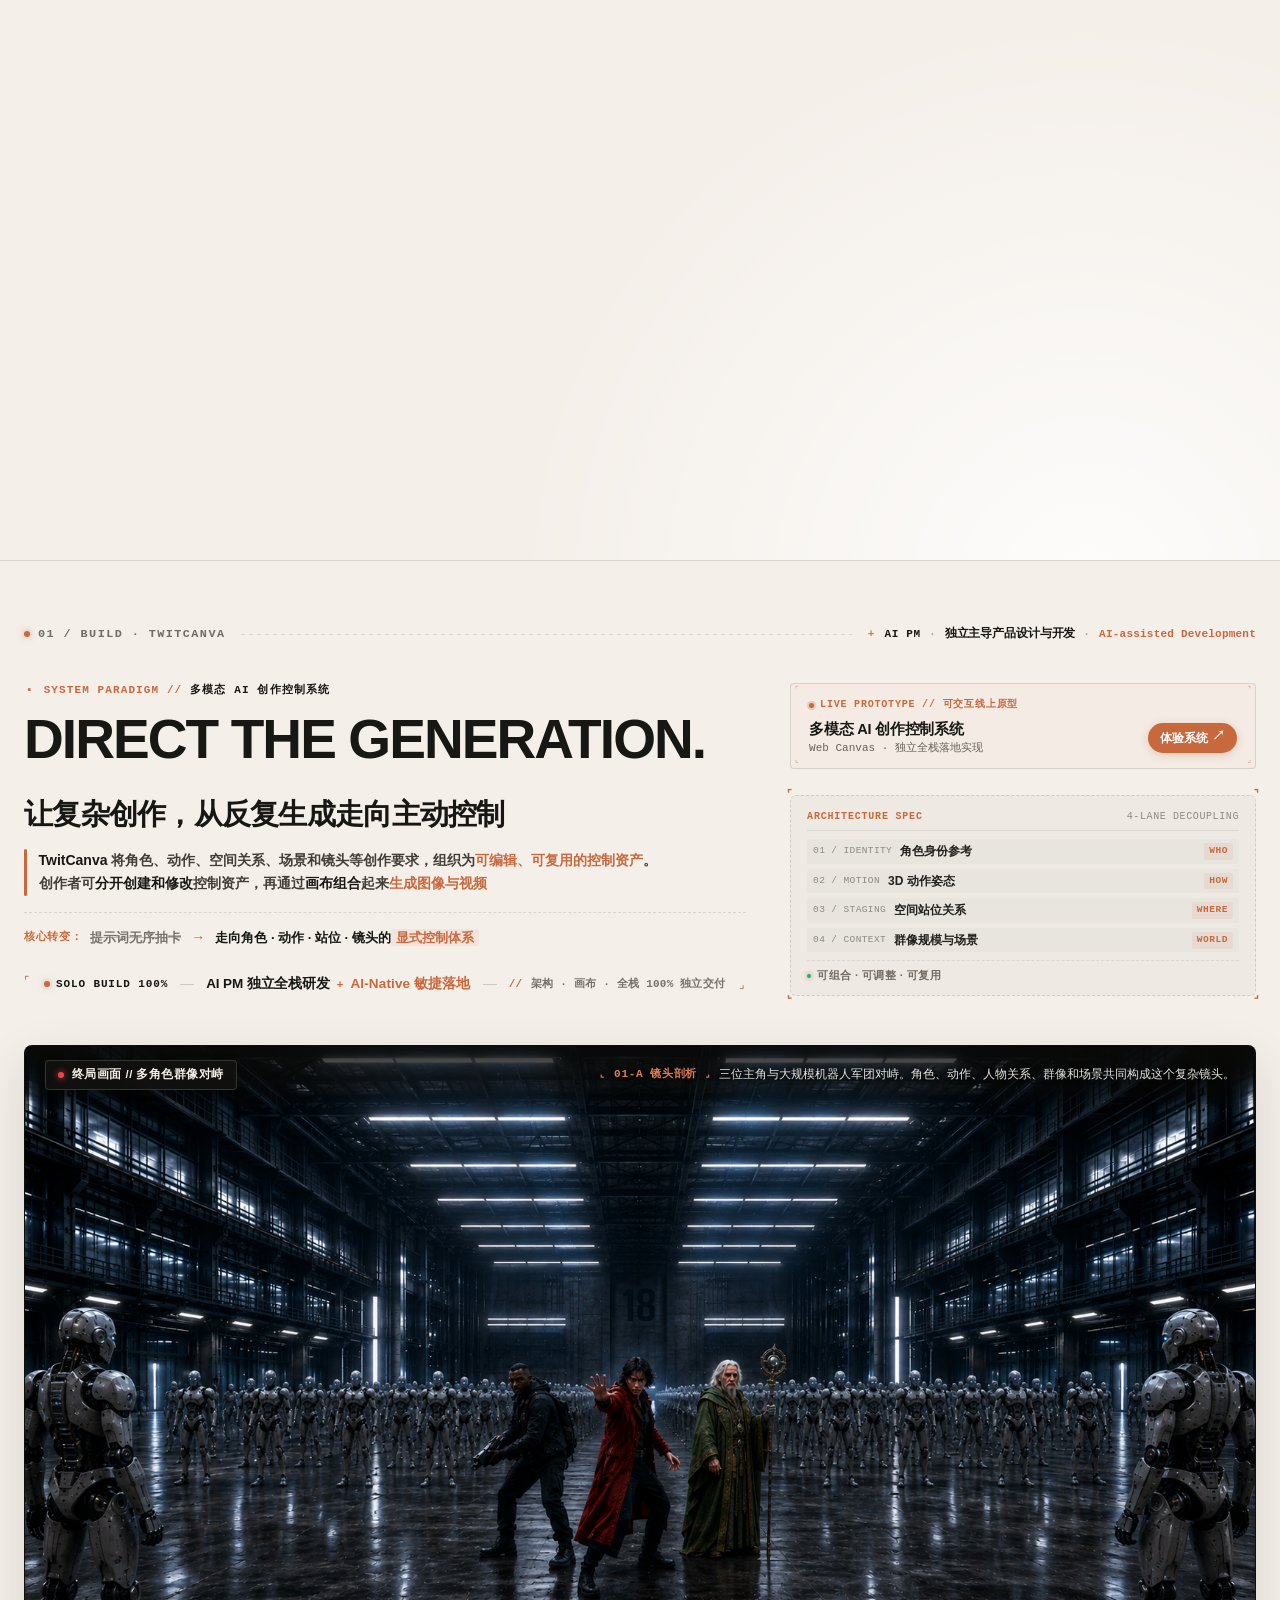
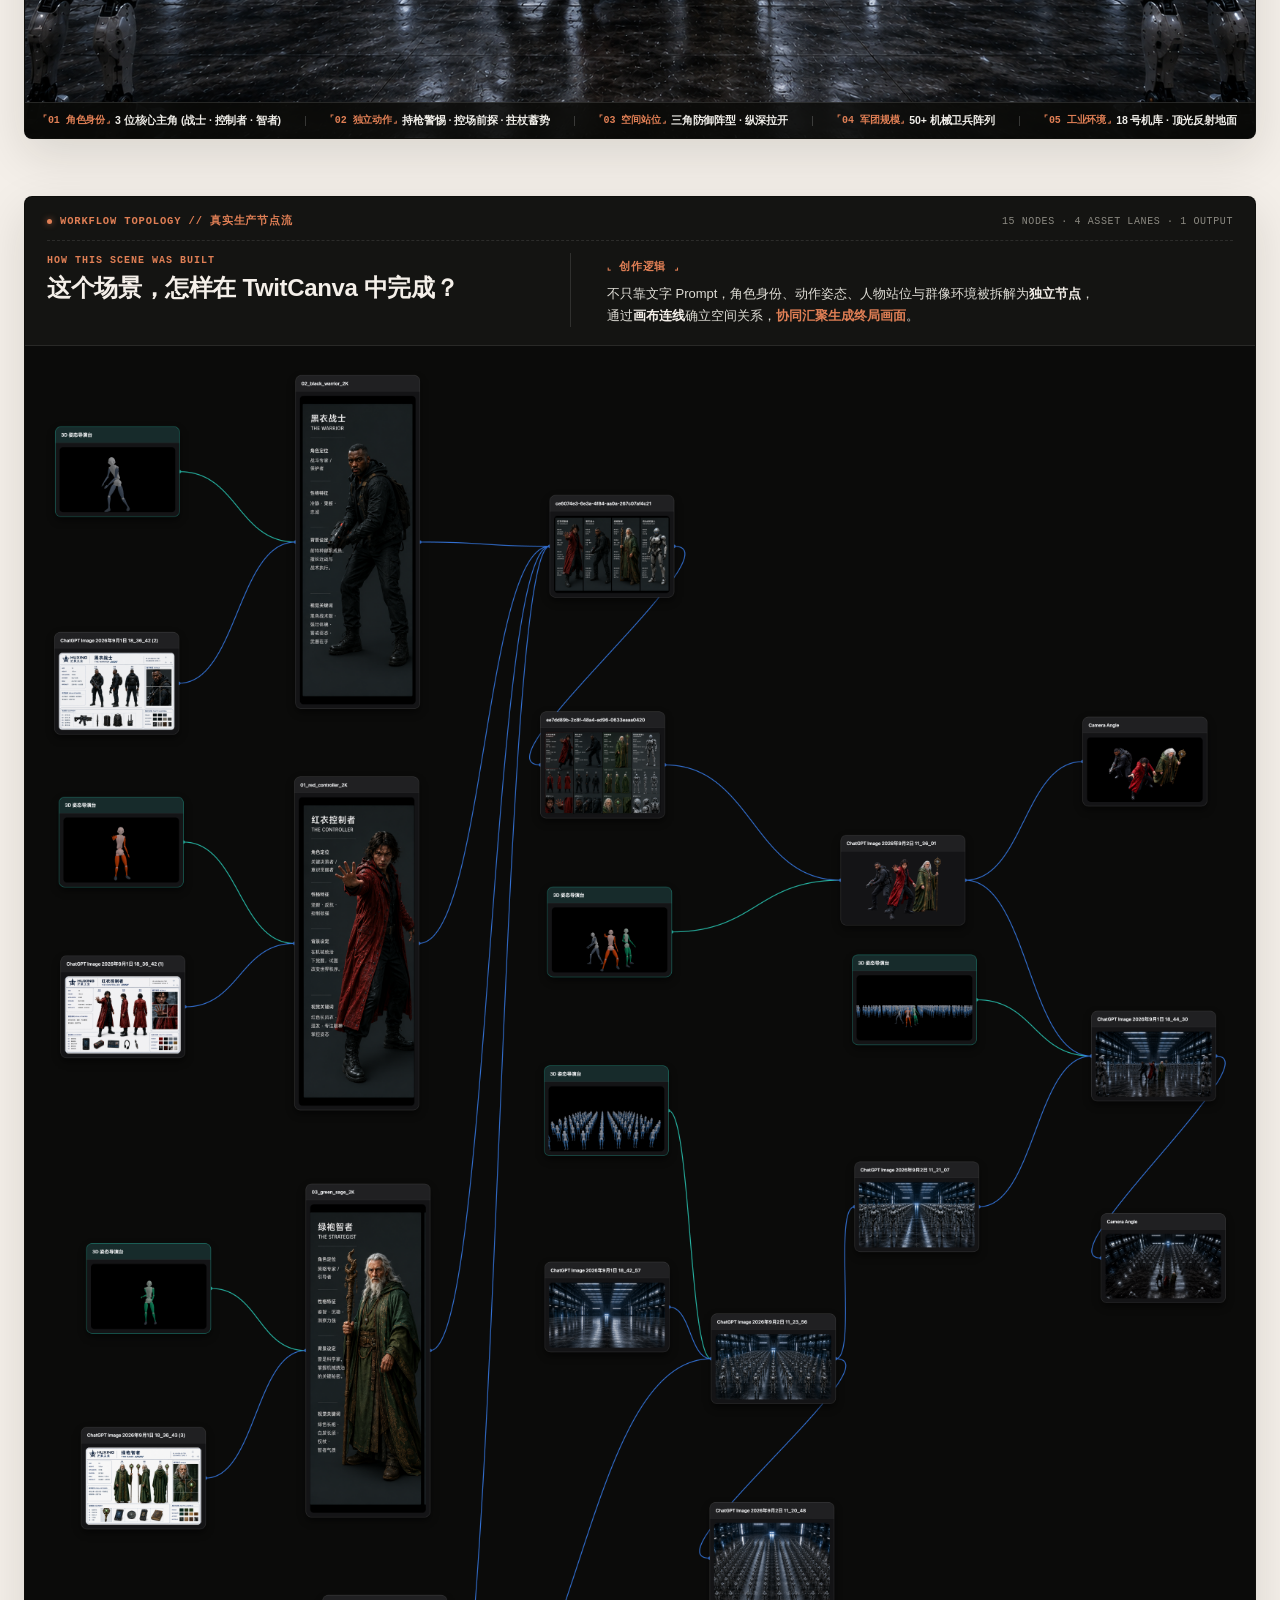
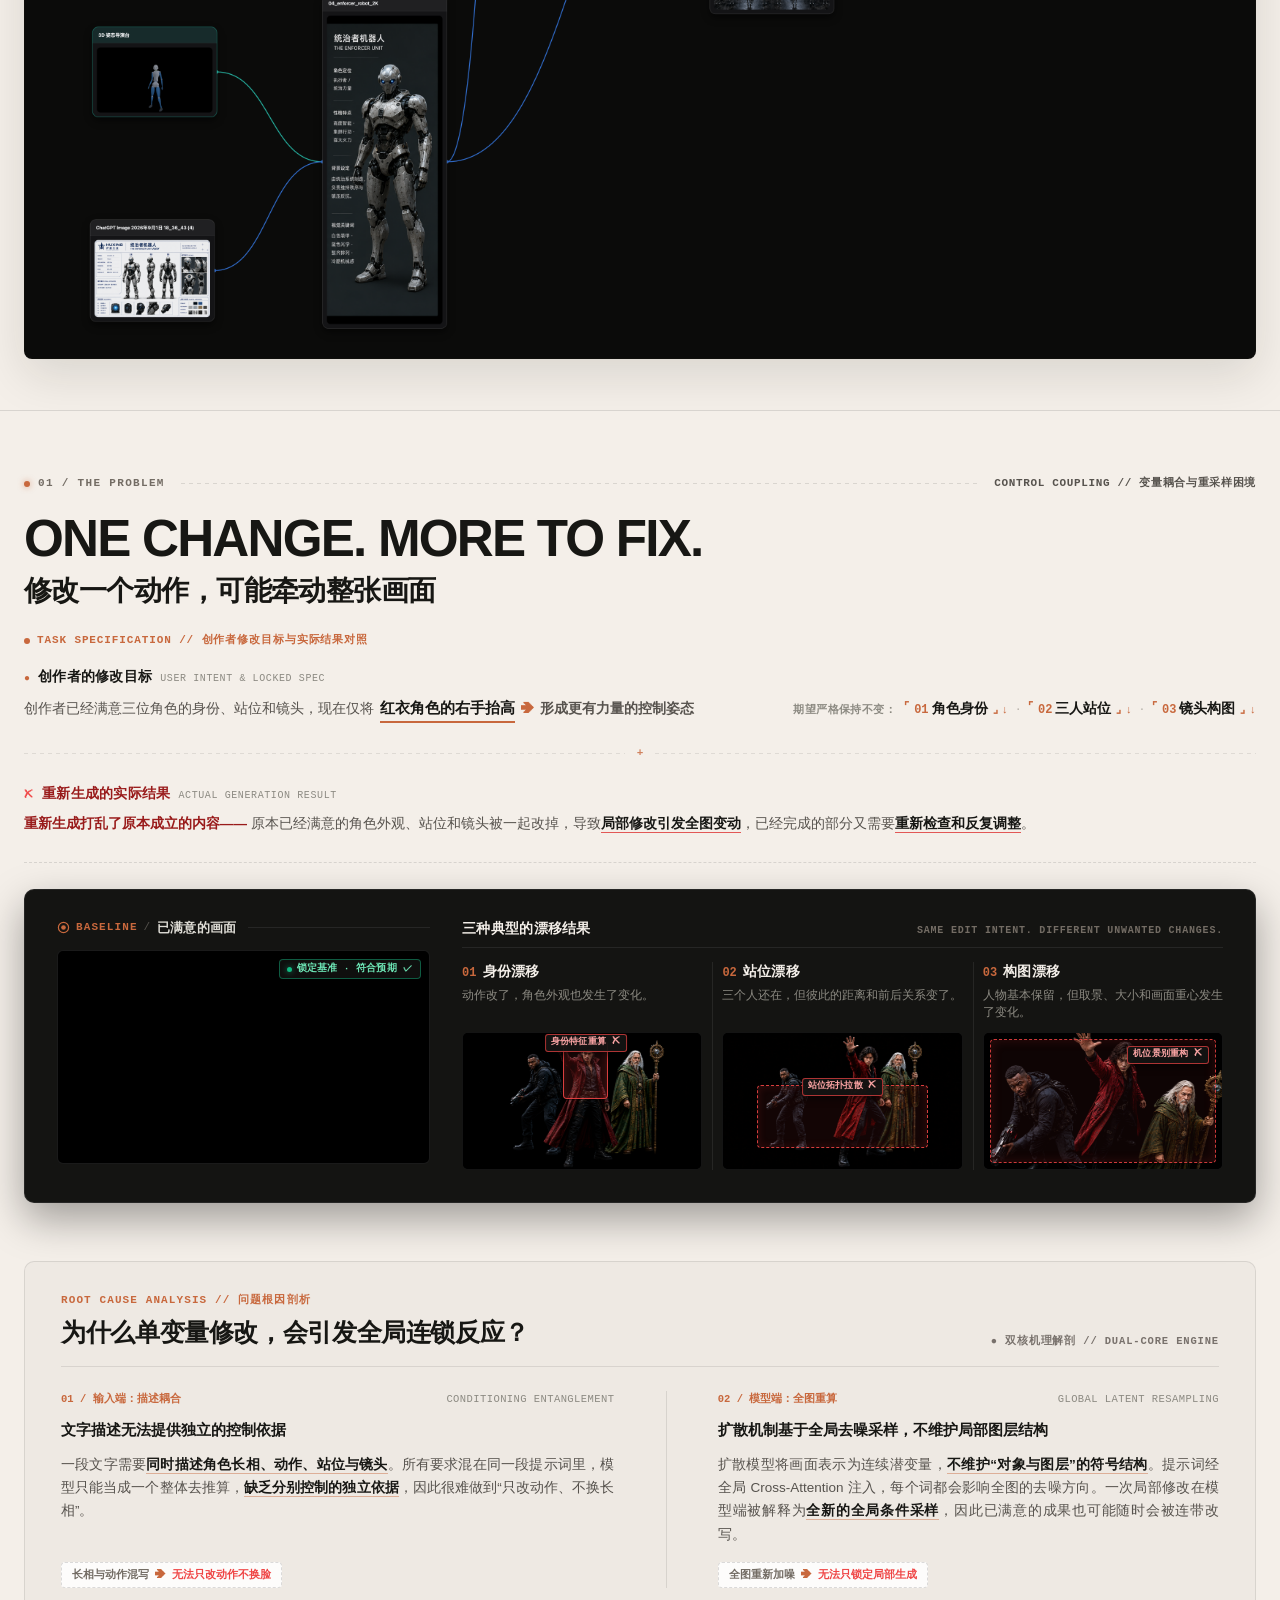
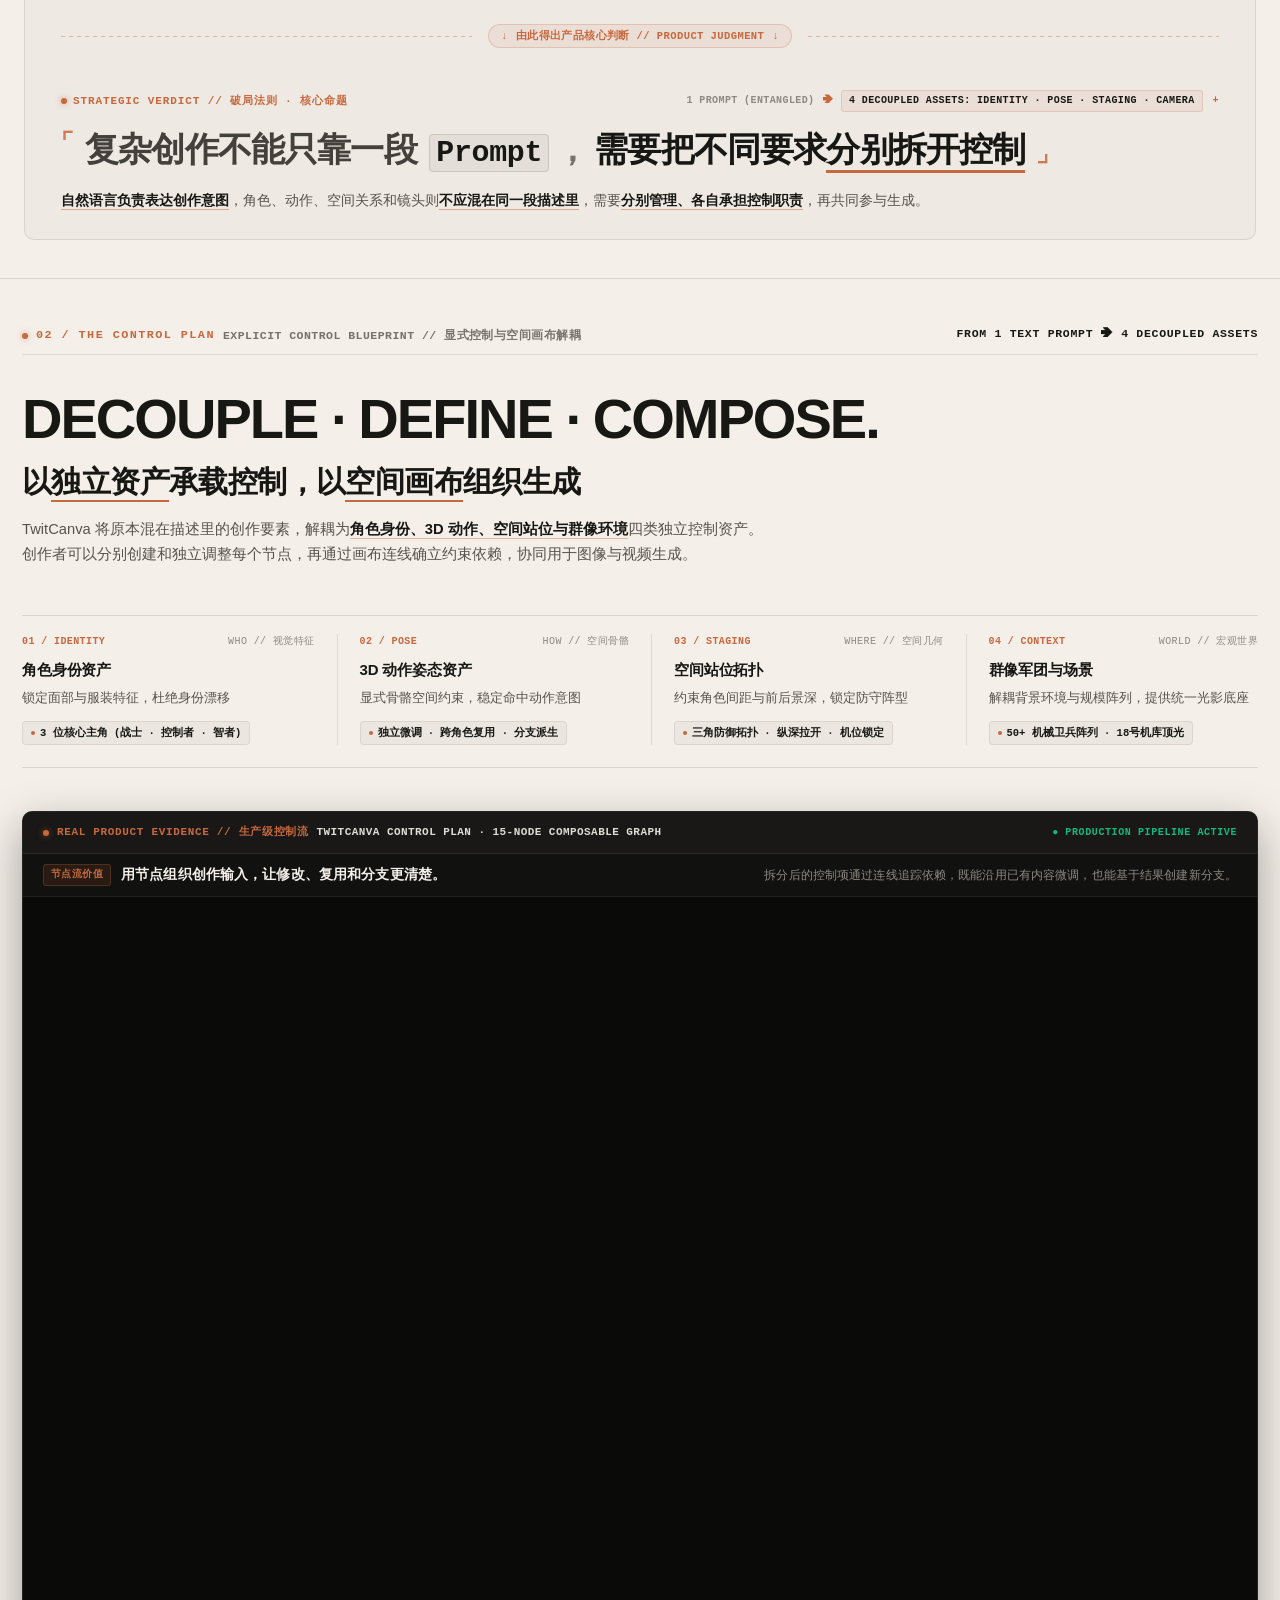
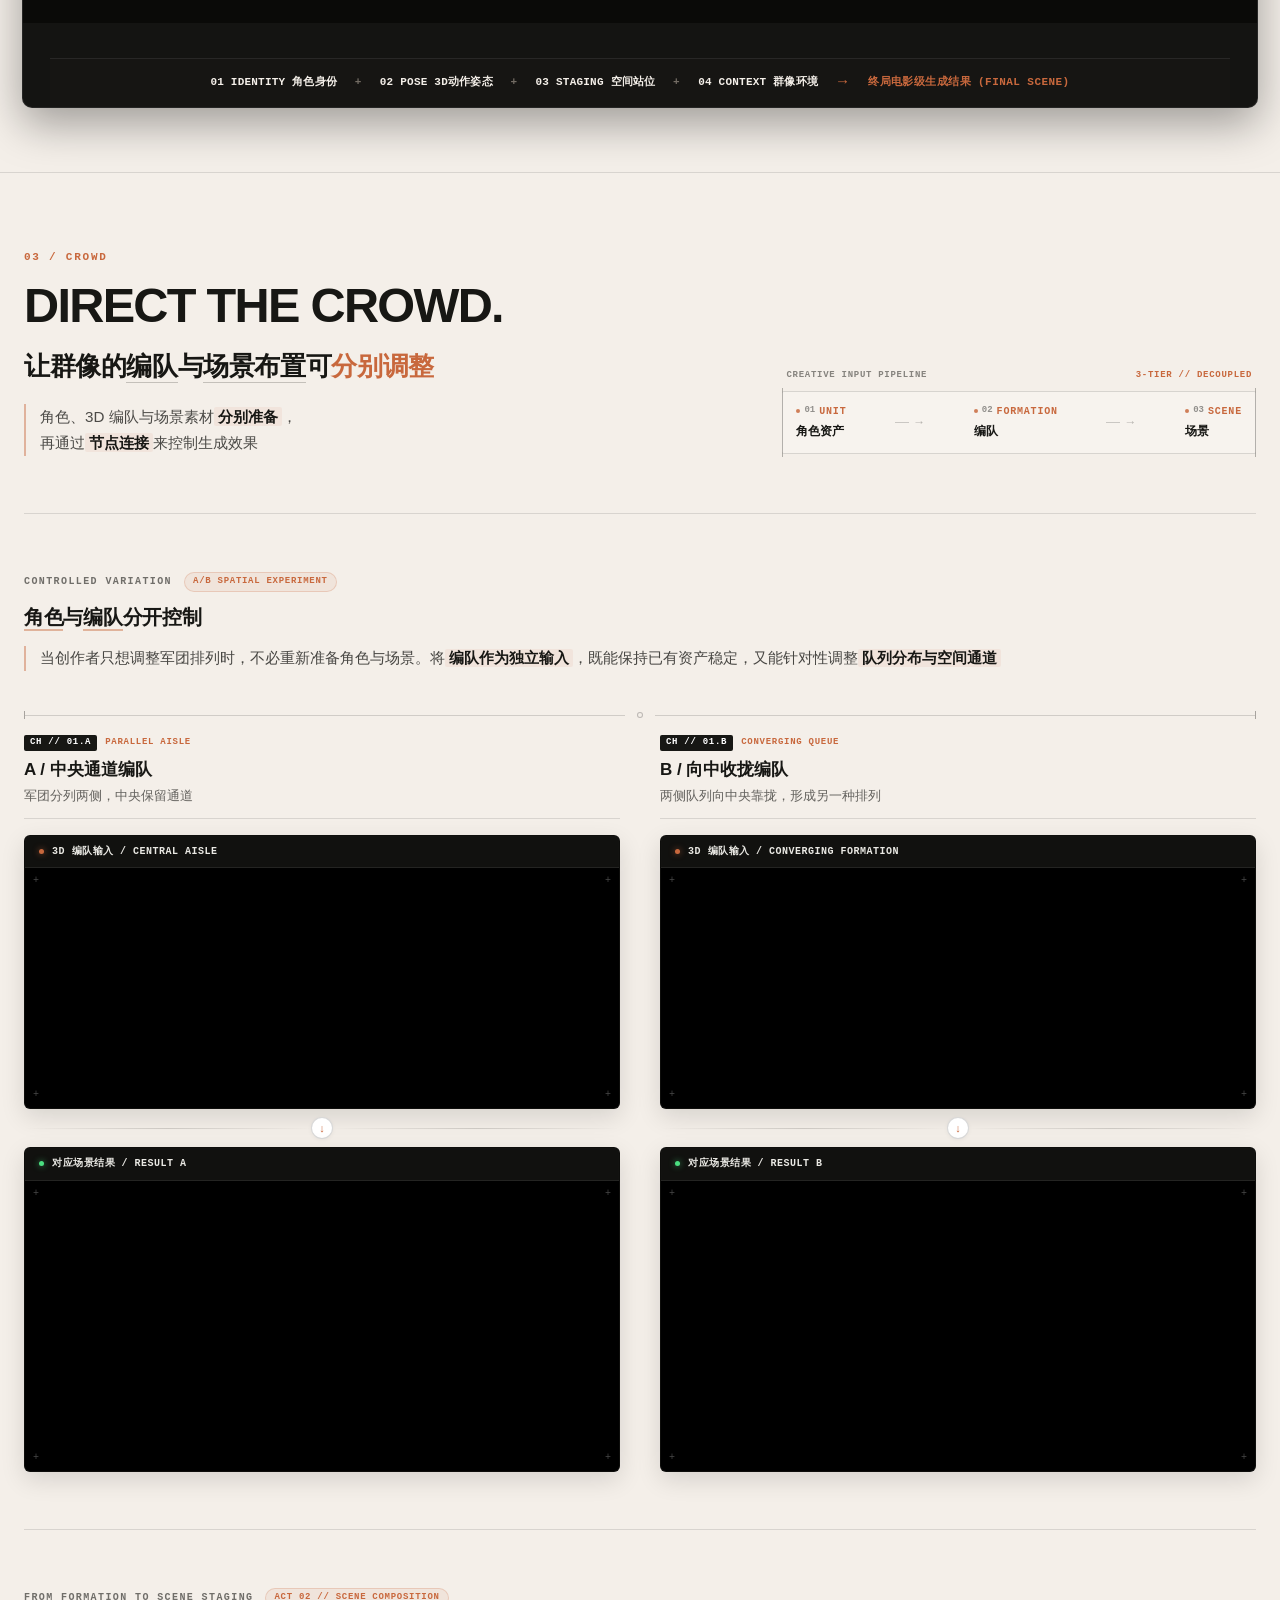
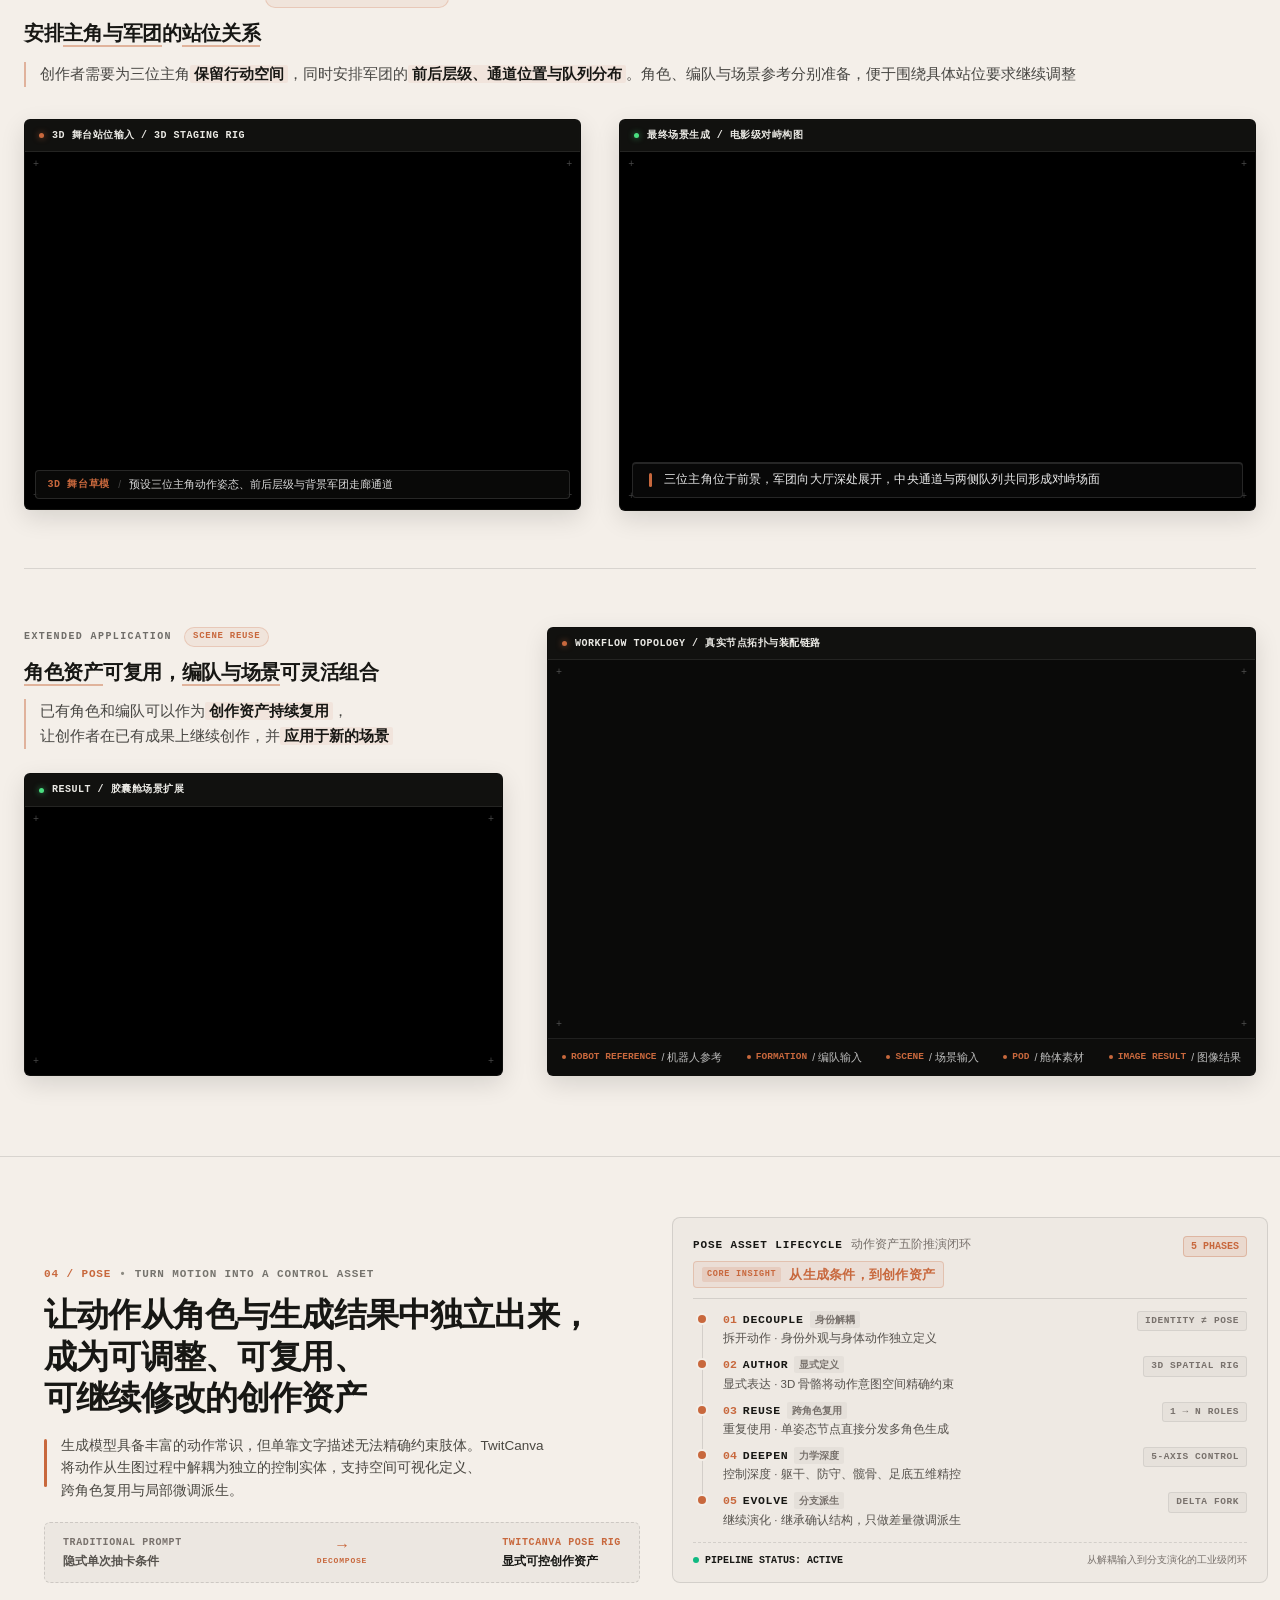
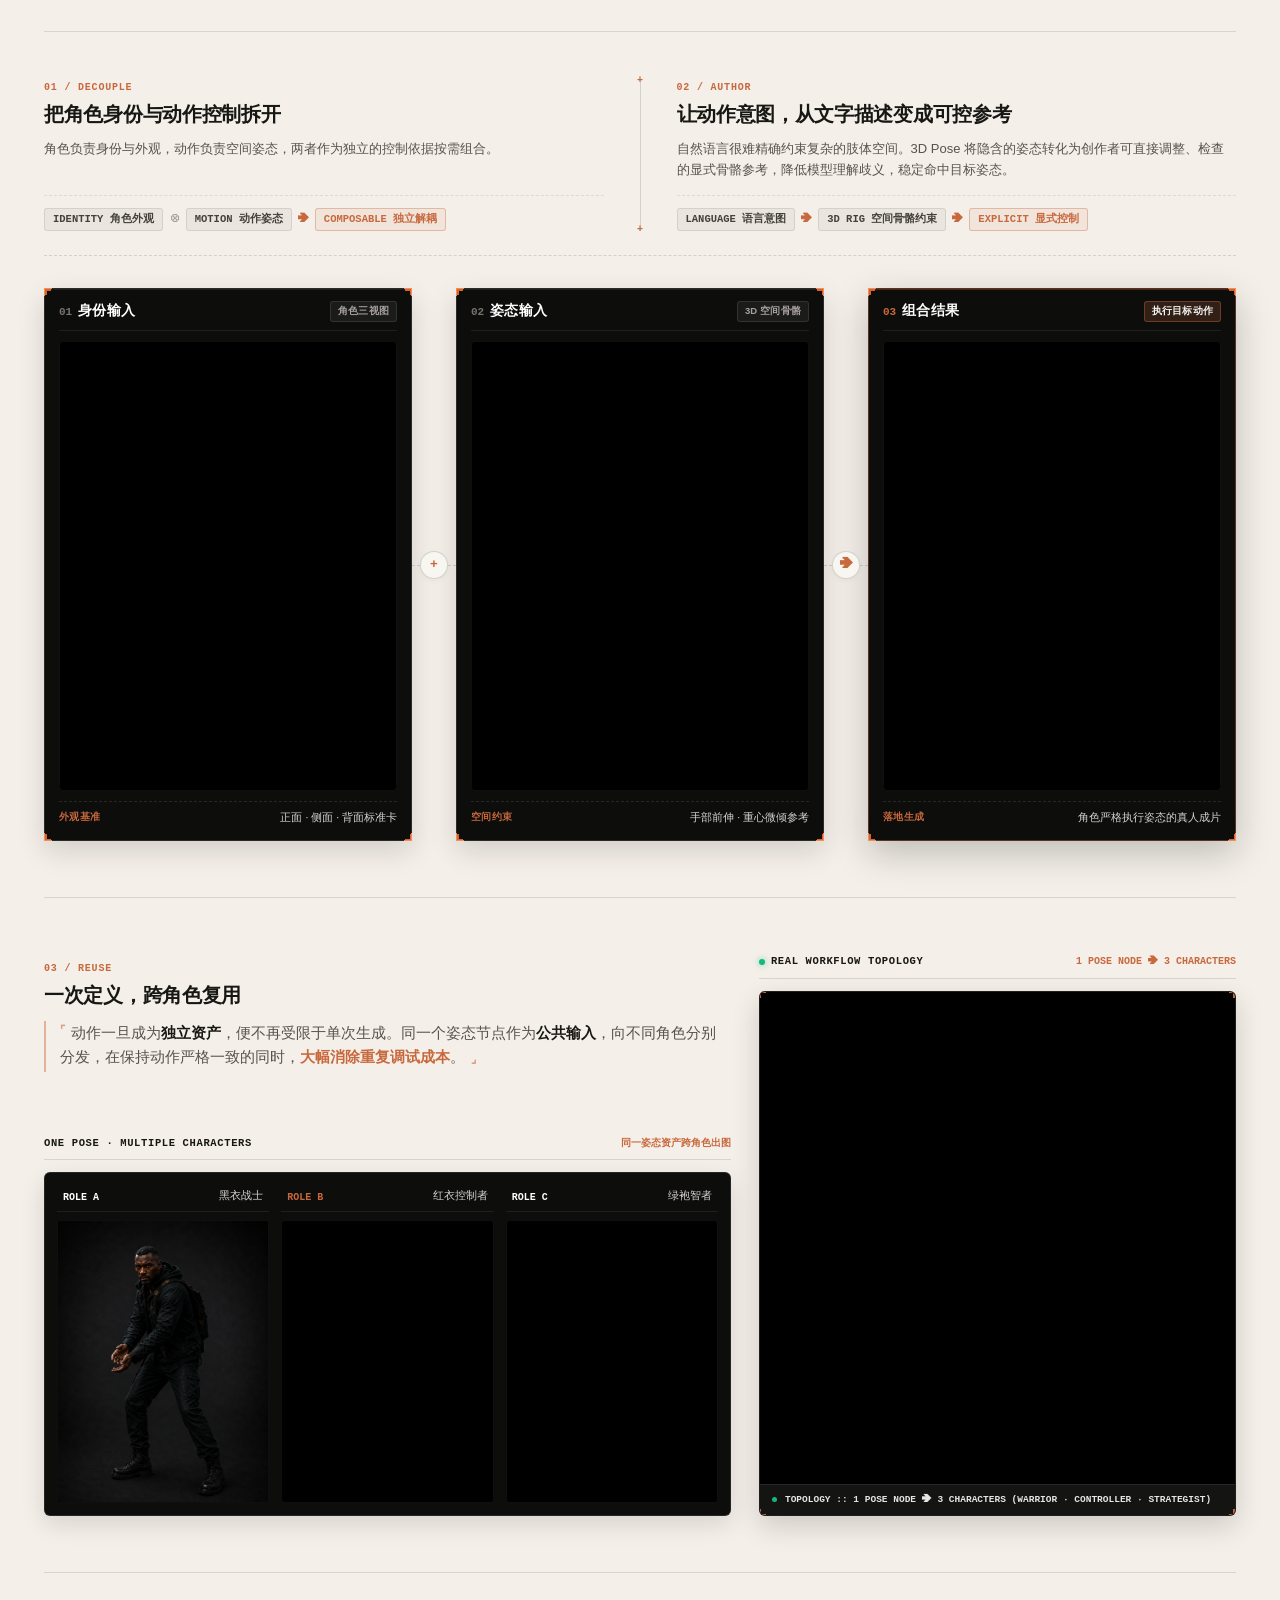
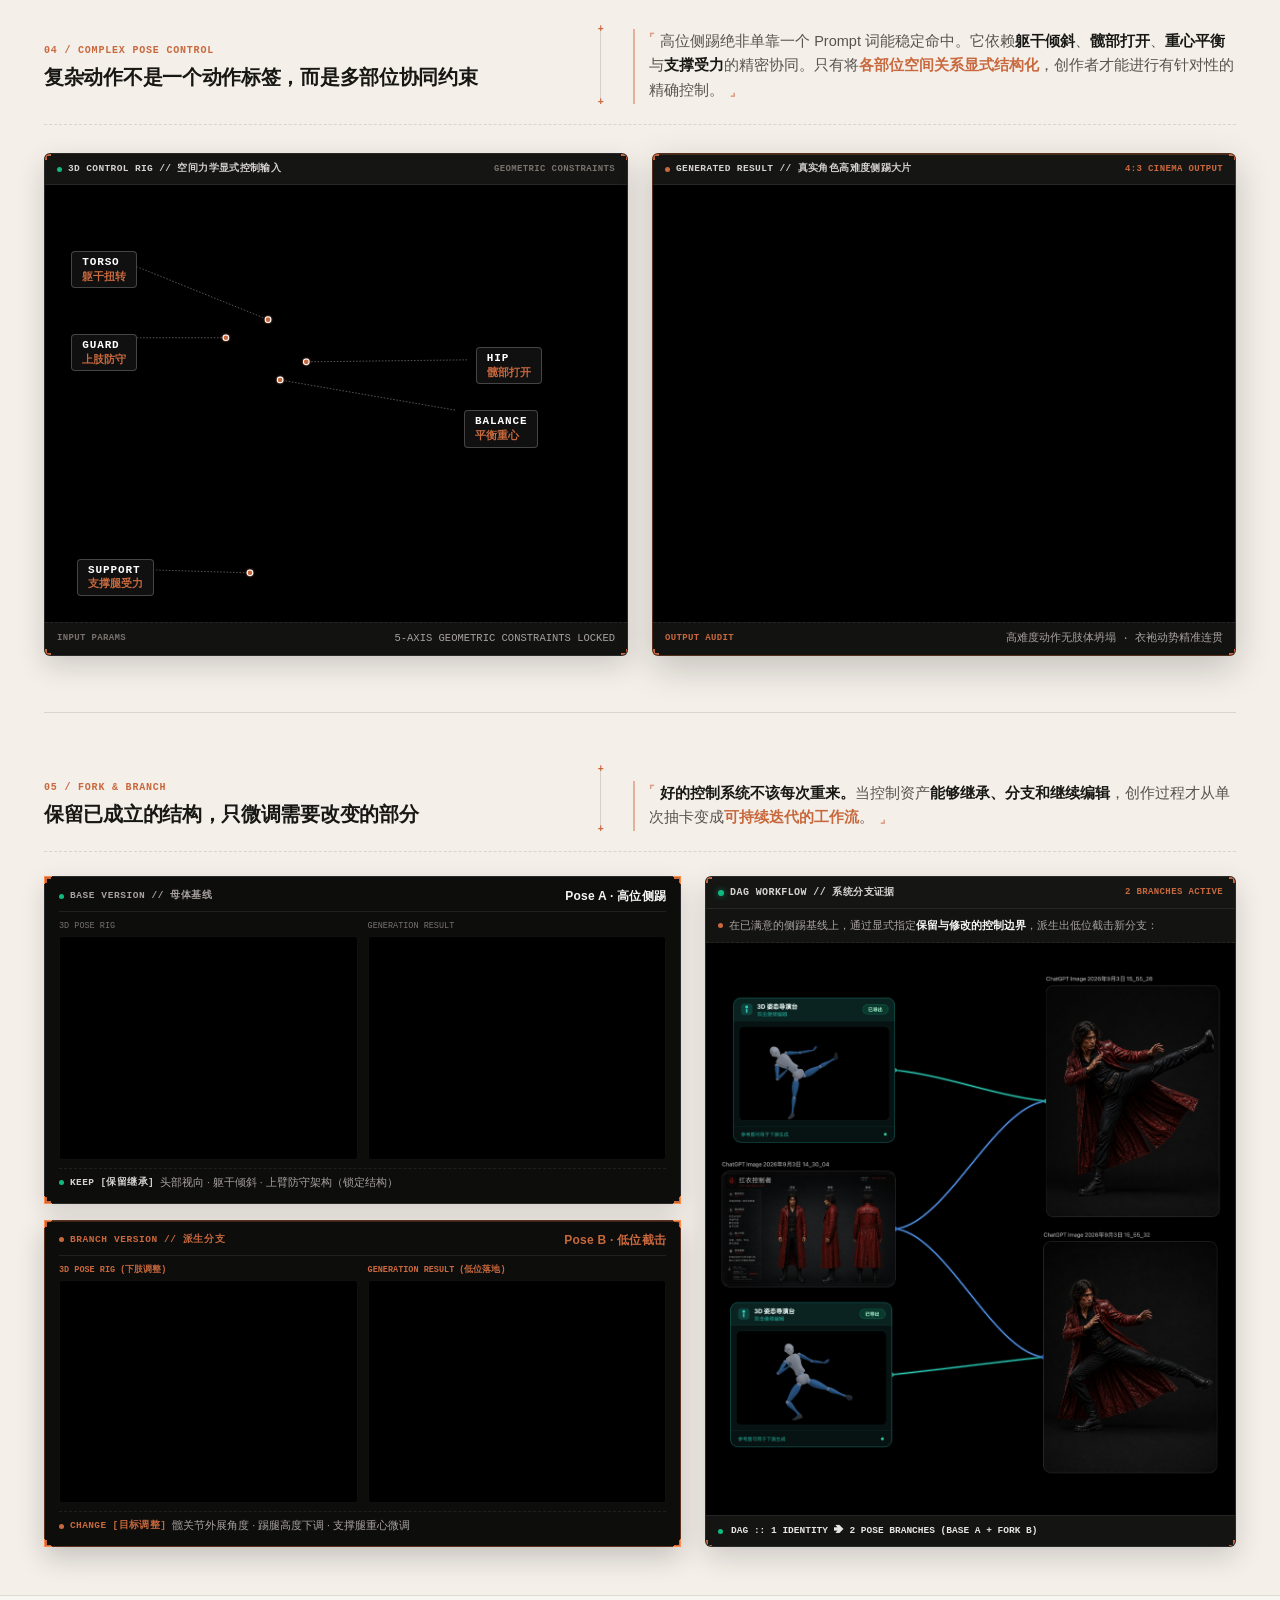
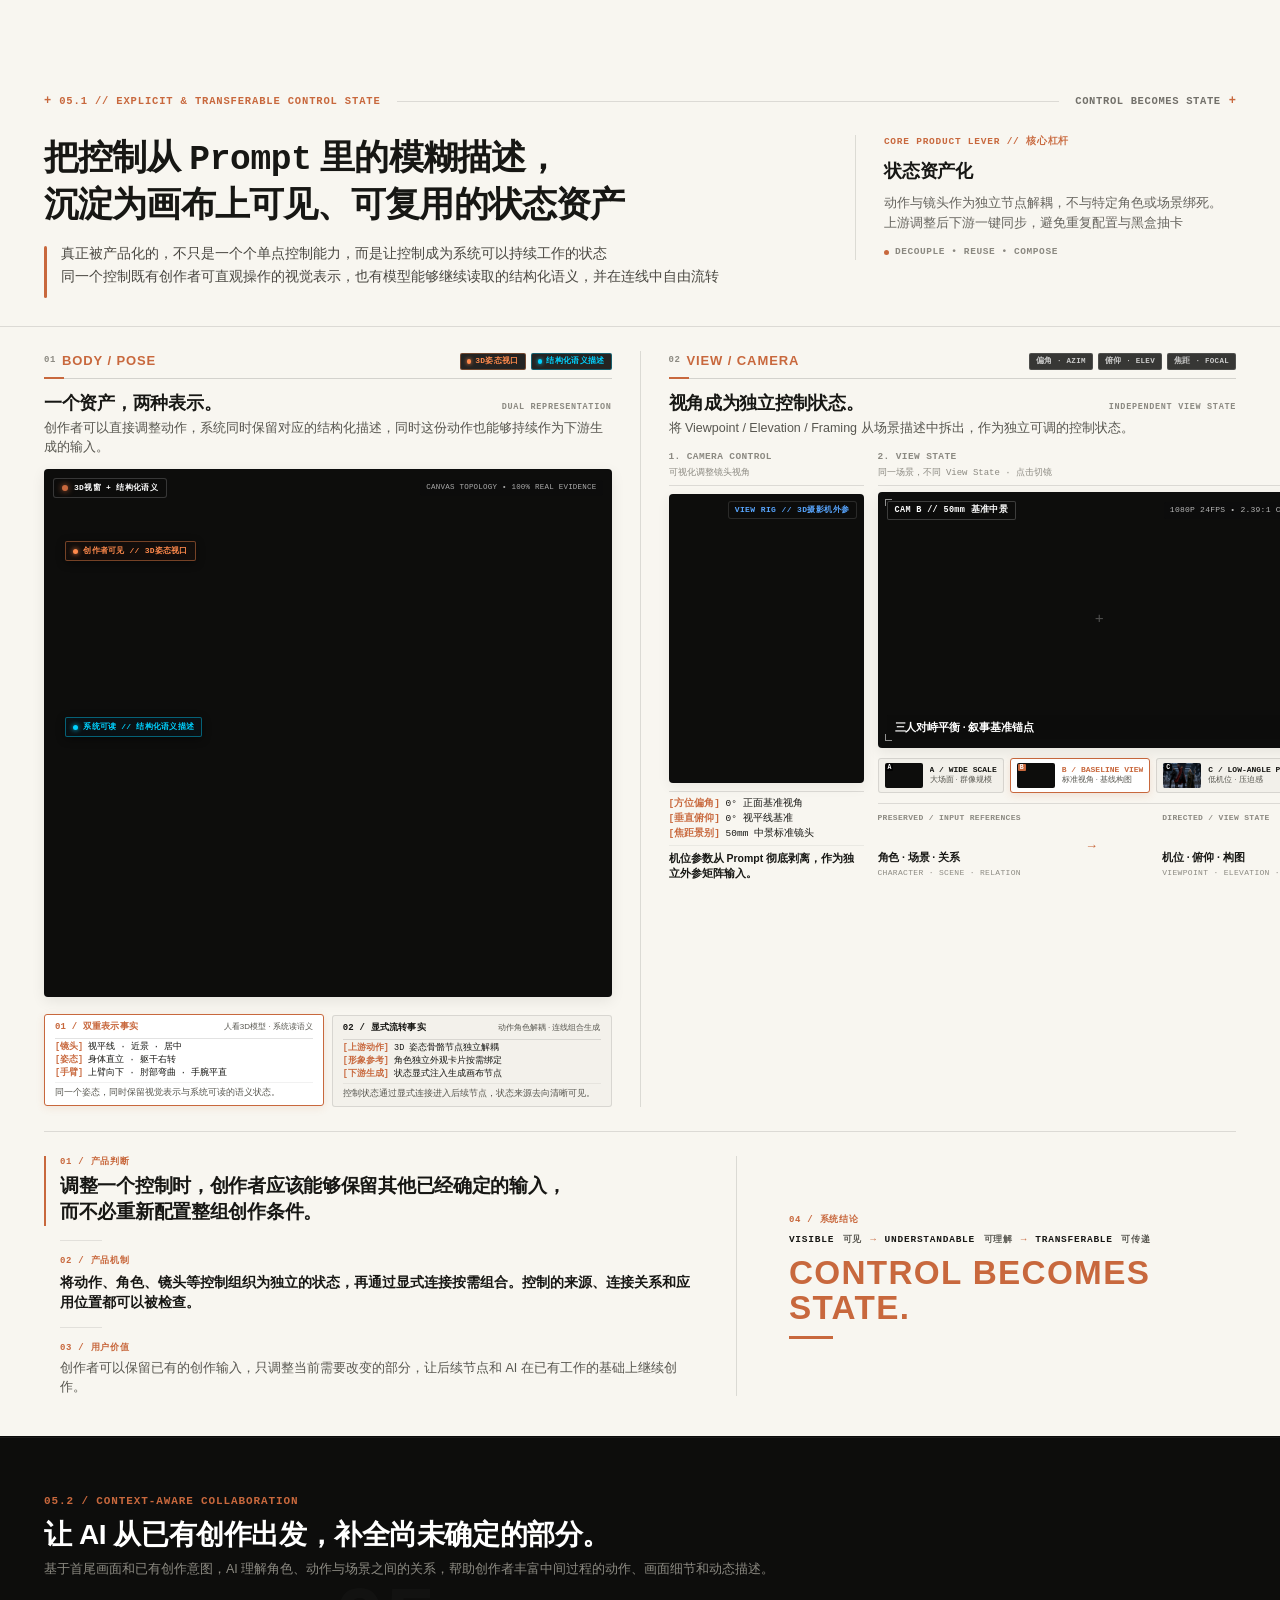
==== commit c8cefc84: "feat(twitcanva): update demo workflow cta links and add de-boxed launch decks" ====
--- a/index.html
+++ b/index.html
@@ -146,7 +146,7 @@
 
             <!-- Right 36%: Live Prototype Launch Deck (Airy Blueprint with Orange Action Capsule) -->
             <div class="tc-h1-r1__title-col-right">
-              <a class="tc-h1-r1__live-deck tc-h1-r1__live-deck--capsule" href="https://twitcanva.janse.fun/" target="_blank" rel="noopener noreferrer" aria-label="体验多模态 AI 创作控制系统 (TwitCanva 线上可交互原型)">
+              <a class="tc-h1-r1__live-deck tc-h1-r1__live-deck--capsule" href="https://twitcanva.janse.fun/?workflow=2d0c2e39-6f91-4e4b-9f4a-87453b0e7a1c" target="_blank" rel="noopener noreferrer" aria-label="体验多模态 AI 创作控制系统 (打开 TwitCanva 演示工作流画布)">
                 <span class="tc-h1-r1__deck-corner tc-h1-r1__deck-corner--tl" aria-hidden="true">⌜</span>
                 <span class="tc-h1-r1__deck-corner tc-h1-r1__deck-corner--tr" aria-hidden="true">⌝</span>
                 <span class="tc-h1-r1__deck-corner tc-h1-r1__deck-corner--bl" aria-hidden="true">⌞</span>
@@ -2860,9 +2860,14 @@
                   </button>
                 </div>
 
-                <!-- Right: Telemetry Dimensions -->
-                <div class="rail-dimensions">
+                <!-- Right: Telemetry Dimensions & Live Canvas Action Button -->
+                <div class="rail-actions">
                   <span class="dim-live">CANVAS EVIDENCE</span>
+                  <a class="tc-rail-cta-btn" href="https://twitcanva.janse.fun/?workflow=2d0c2e39-6f91-4e4b-9f4a-87453b0e7a1c" target="_blank" rel="noopener noreferrer" aria-label="在新标签页中打开 TwitCanva 线上演示工作流画布">
+                    <span class="cta-pulse-dot" aria-hidden="true"></span>
+                    <span class="cta-label">线上画布实操</span>
+                    <span class="cta-arrow" aria-hidden="true">↗</span>
+                  </a>
                 </div>
               </div>
 
@@ -3829,6 +3834,54 @@
 
       </div>
       </article>
+
+    <!-- 06.3 CHAPTER CLOSURE & LIVE SYSTEM LAUNCH DECK -->
+    <div class="tc-thesis-r1__closure-deck" aria-label="TwitCanva 线上创作系统入口">
+      <div class="tc-thesis-r1__closure-left">
+        <div class="tc-thesis-r1__closure-meta">
+          <span class="tc-thesis-r1__closure-num">04</span>
+          <span class="tc-thesis-r1__closure-kicker">LIVE SYSTEM // 线上可交互系统</span>
+        </div>
+        <h3 class="tc-thesis-r1__closure-title">
+          从单点反复生成，走向可保留、可复用、可派生的状态化创作系统
+        </h3>
+        <p class="tc-thesis-r1__closure-desc">
+          TwitCanva 完整实现了角色资产化、动作控制解耦与跨场景流转，在产品层独立维护创作状态，解决改一处动全身的返工循环。线上系统已预置端到端演示项目，完整呈现上述控制逻辑的真实运行。
+        </p>
+        <div class="tc-thesis-r1__closure-chips">
+          <span class="tc-closure-chip"><span class="chip-dot"></span>创作状态资产化</span>
+          <span class="tc-closure-chip"><span class="chip-dot"></span>状态图谱保留</span>
+          <span class="tc-closure-chip"><span class="chip-dot"></span>动作派生演变</span>
+          <span class="tc-closure-chip"><span class="chip-dot"></span>跨任务无损引用</span>
+          <span class="tc-closure-chip"><span class="chip-dot"></span>端到端工作流</span>
+        </div>
+      </div>
+
+      <div class="tc-thesis-r1__closure-right">
+        <a class="tc-thesis-r1__console-card" href="https://twitcanva.janse.fun/?workflow=2d0c2e39-6f91-4e4b-9f4a-87453b0e7a1c" target="_blank" rel="noopener noreferrer" aria-label="在新标签页中打开 TwitCanva 线上创作系统演示工作流">
+          <span class="console-corner corner--tl" aria-hidden="true">⌜</span>
+          <span class="console-corner corner--tr" aria-hidden="true">⌝</span>
+          <span class="console-corner corner--bl" aria-hidden="true">⌞</span>
+          <span class="console-corner corner--br" aria-hidden="true">⌟</span>
+          
+          <div class="console-header">
+            <span class="console-live-dot" aria-hidden="true"></span>
+            <span class="console-tag">INTERACTIVE PROTOTYPE // 在线运行</span>
+          </div>
+
+          <div class="console-body">
+            <div class="console-info">
+              <span class="console-title">TwitCanva 线上创作系统</span>
+              <span class="console-sub">预载完整演示工作流 · 免登录</span>
+            </div>
+            <div class="console-pill">
+              <span class="pill-text">进入系统</span>
+              <span class="pill-arrow" aria-hidden="true">↗</span>
+            </div>
+          </div>
+        </a>
+      </div>
+    </div>
 
   </div>
 </section>
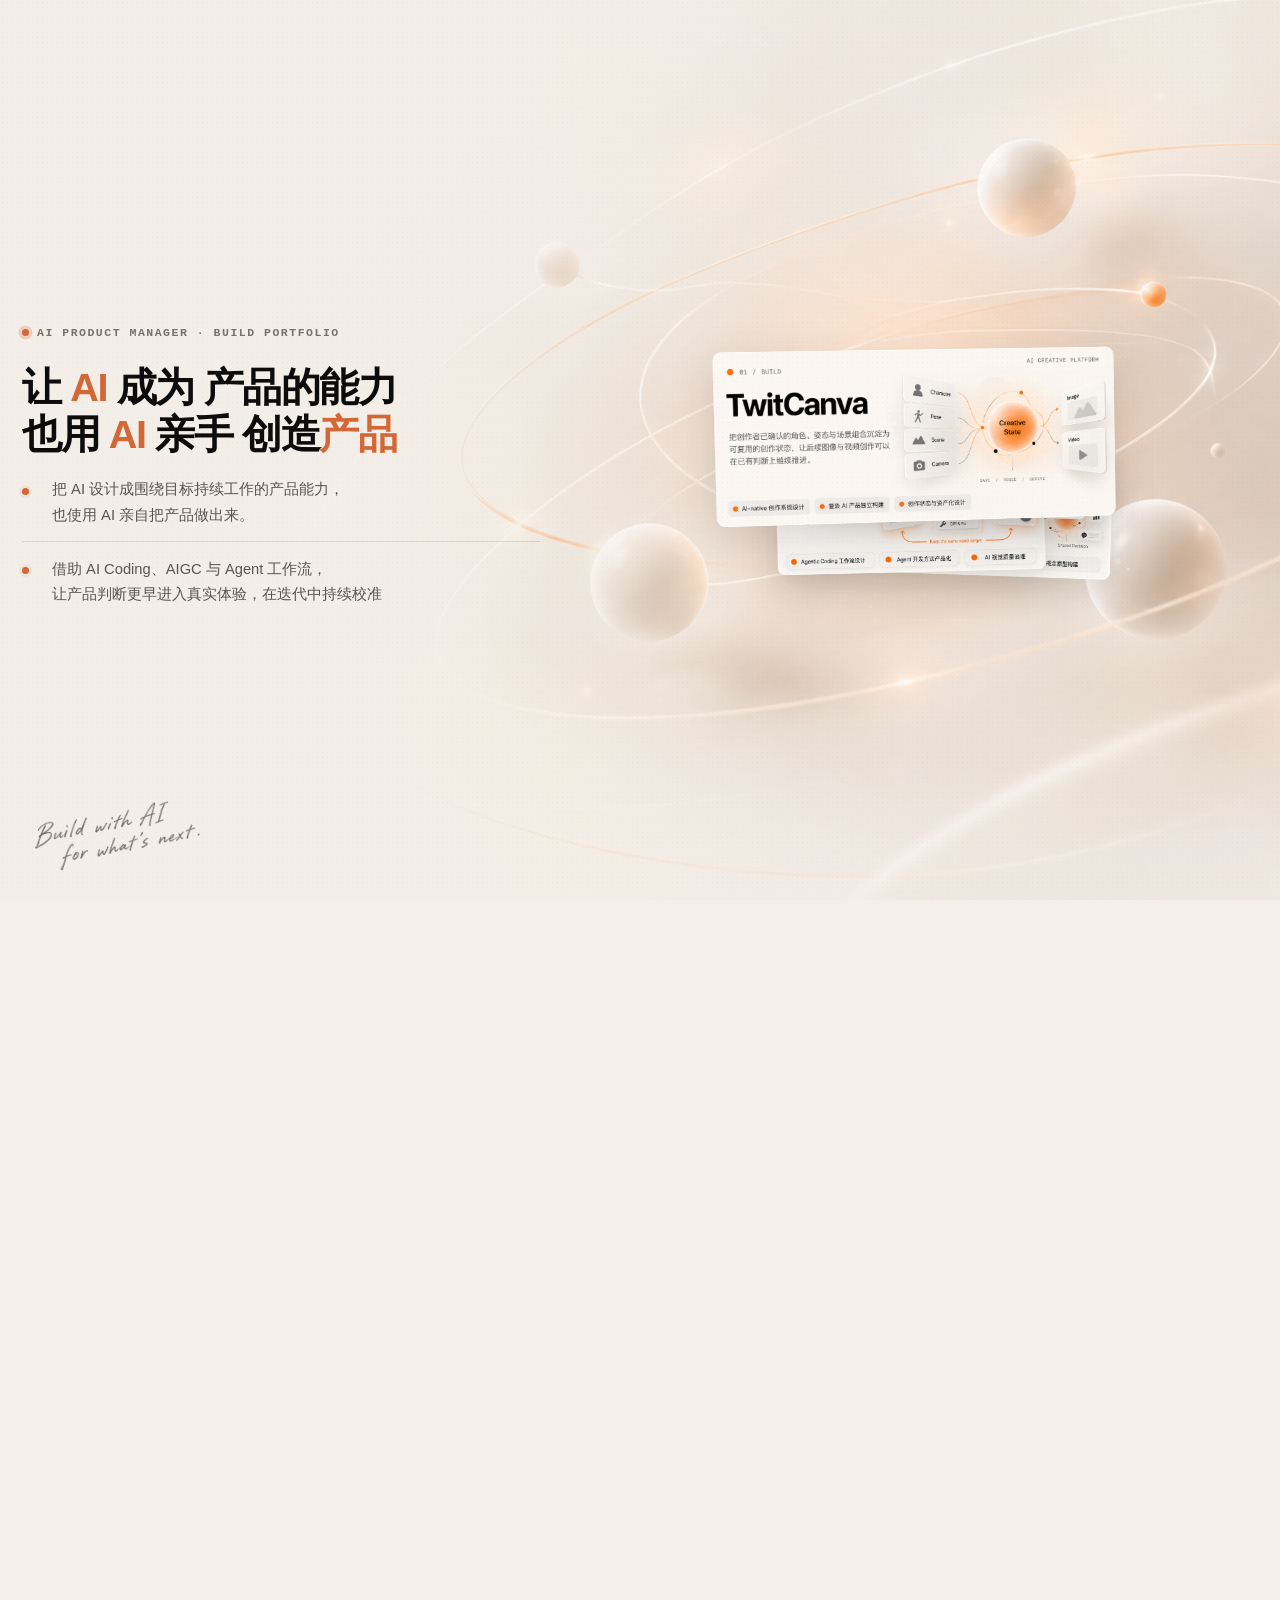
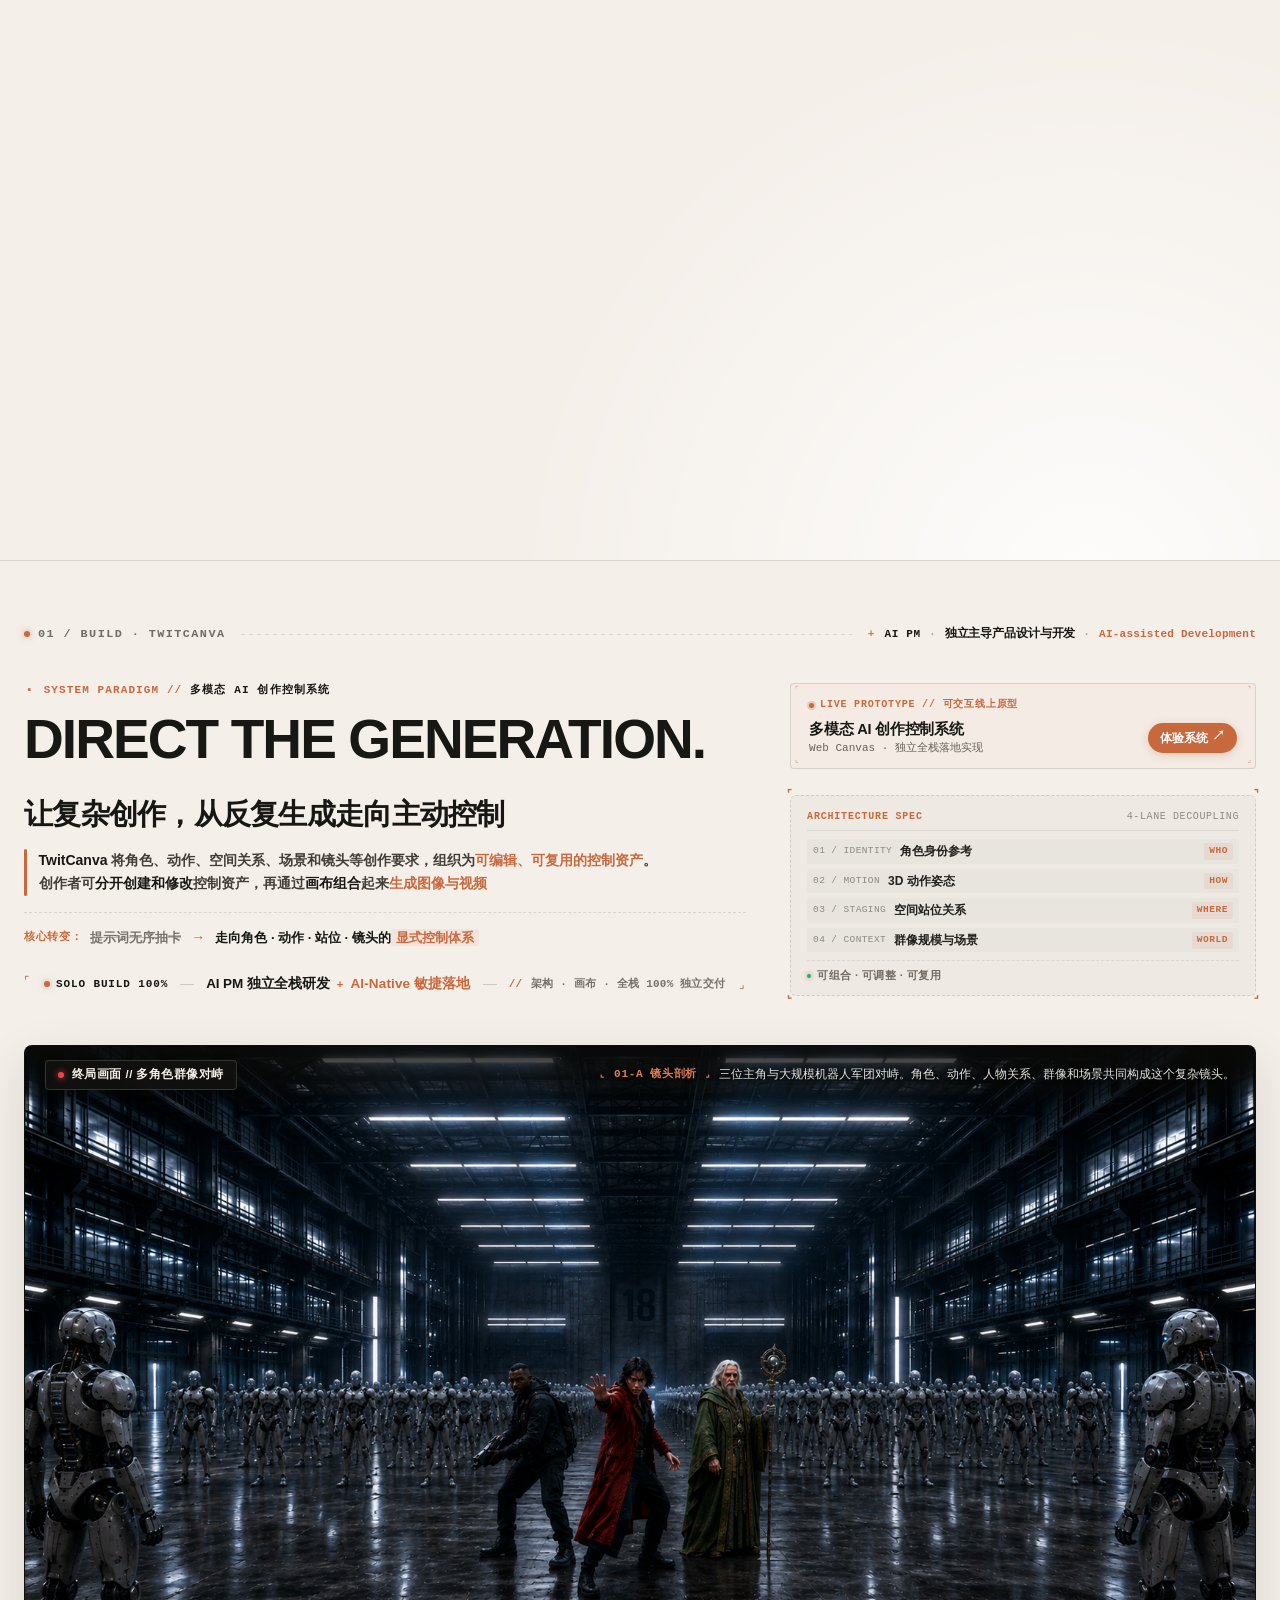
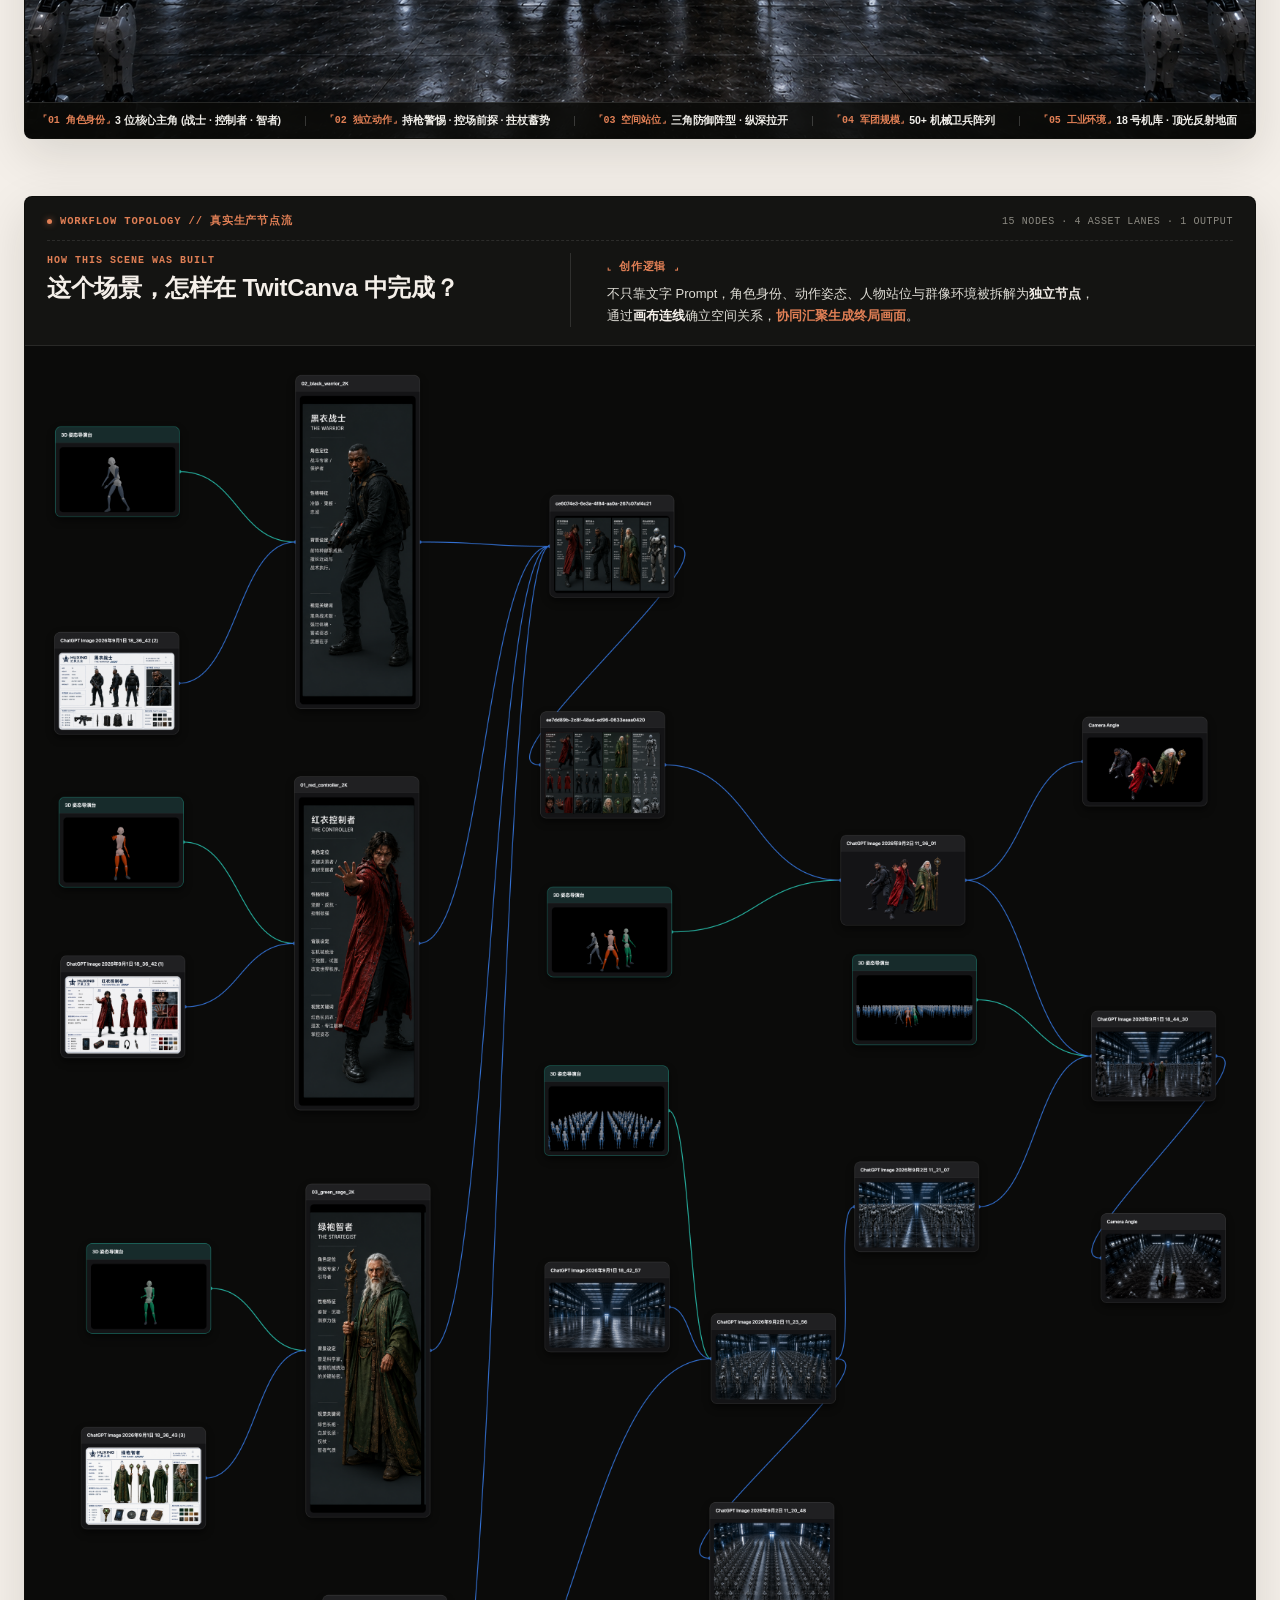
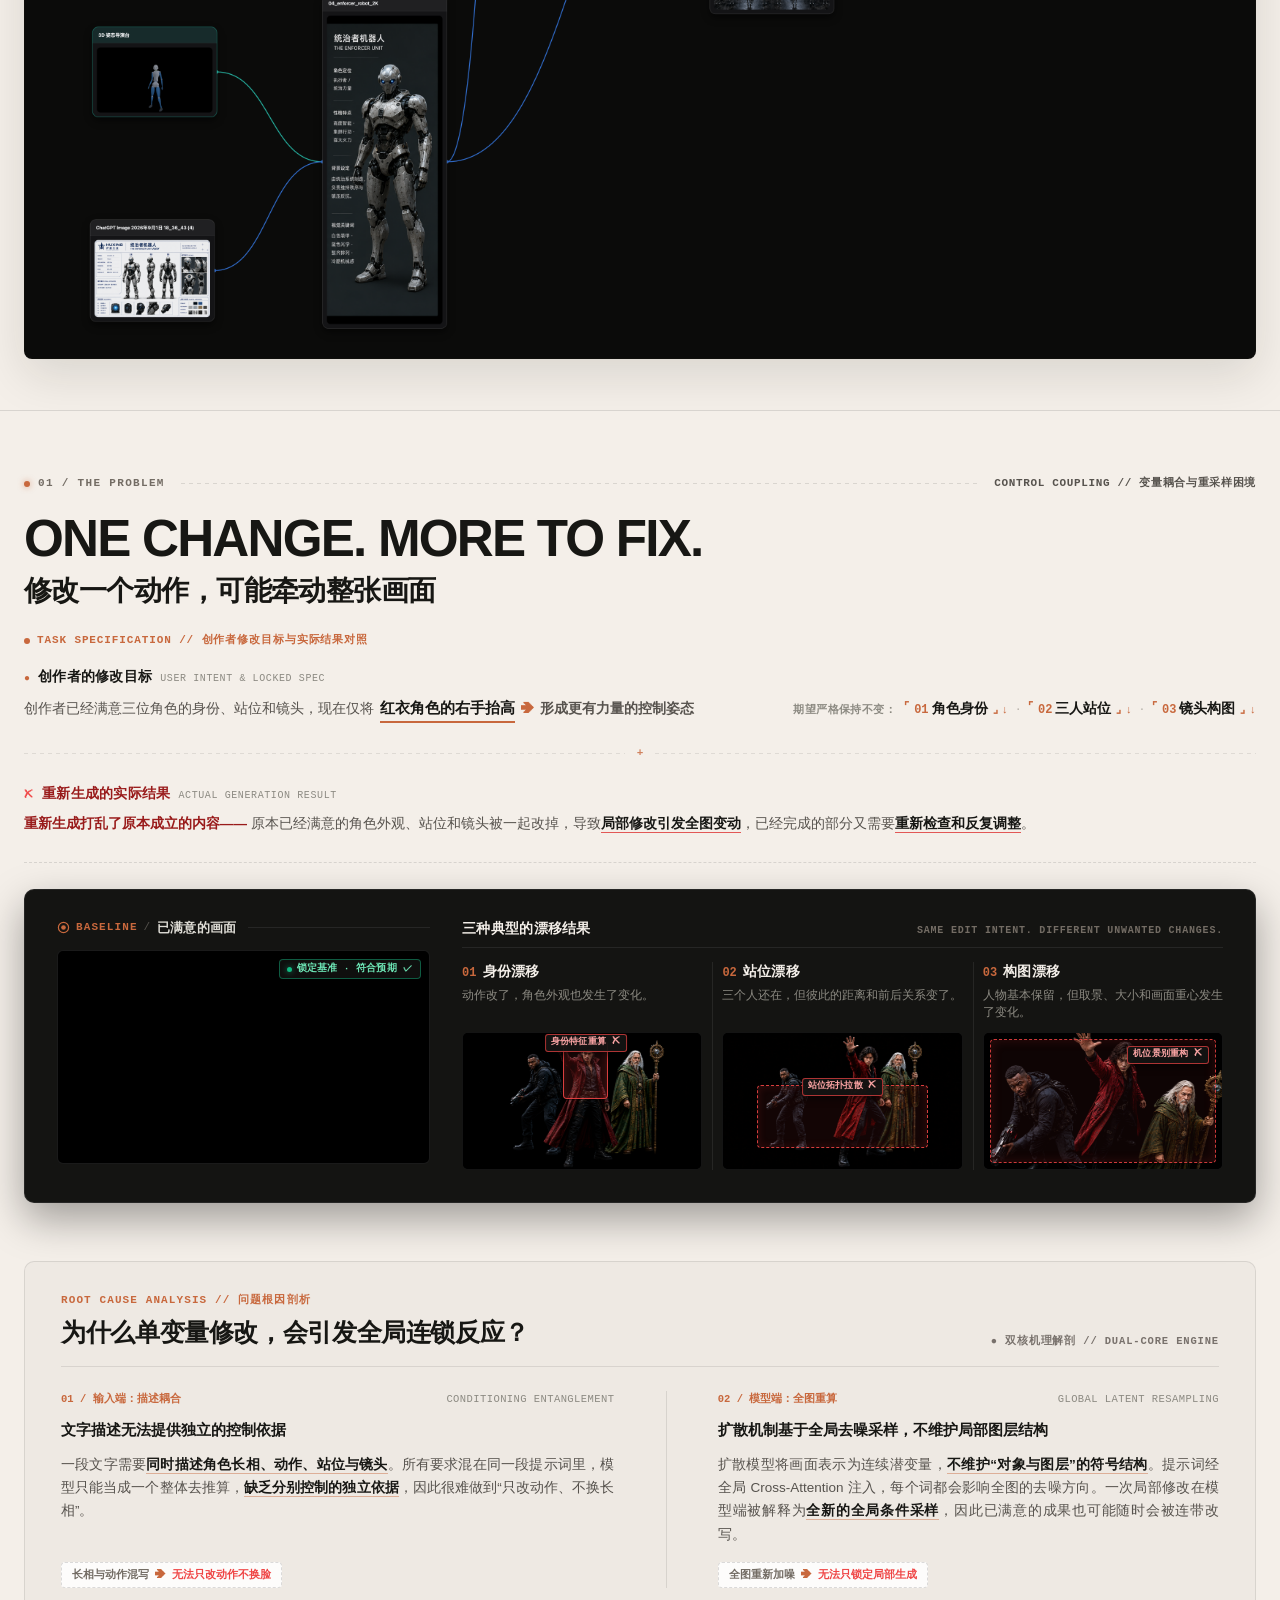
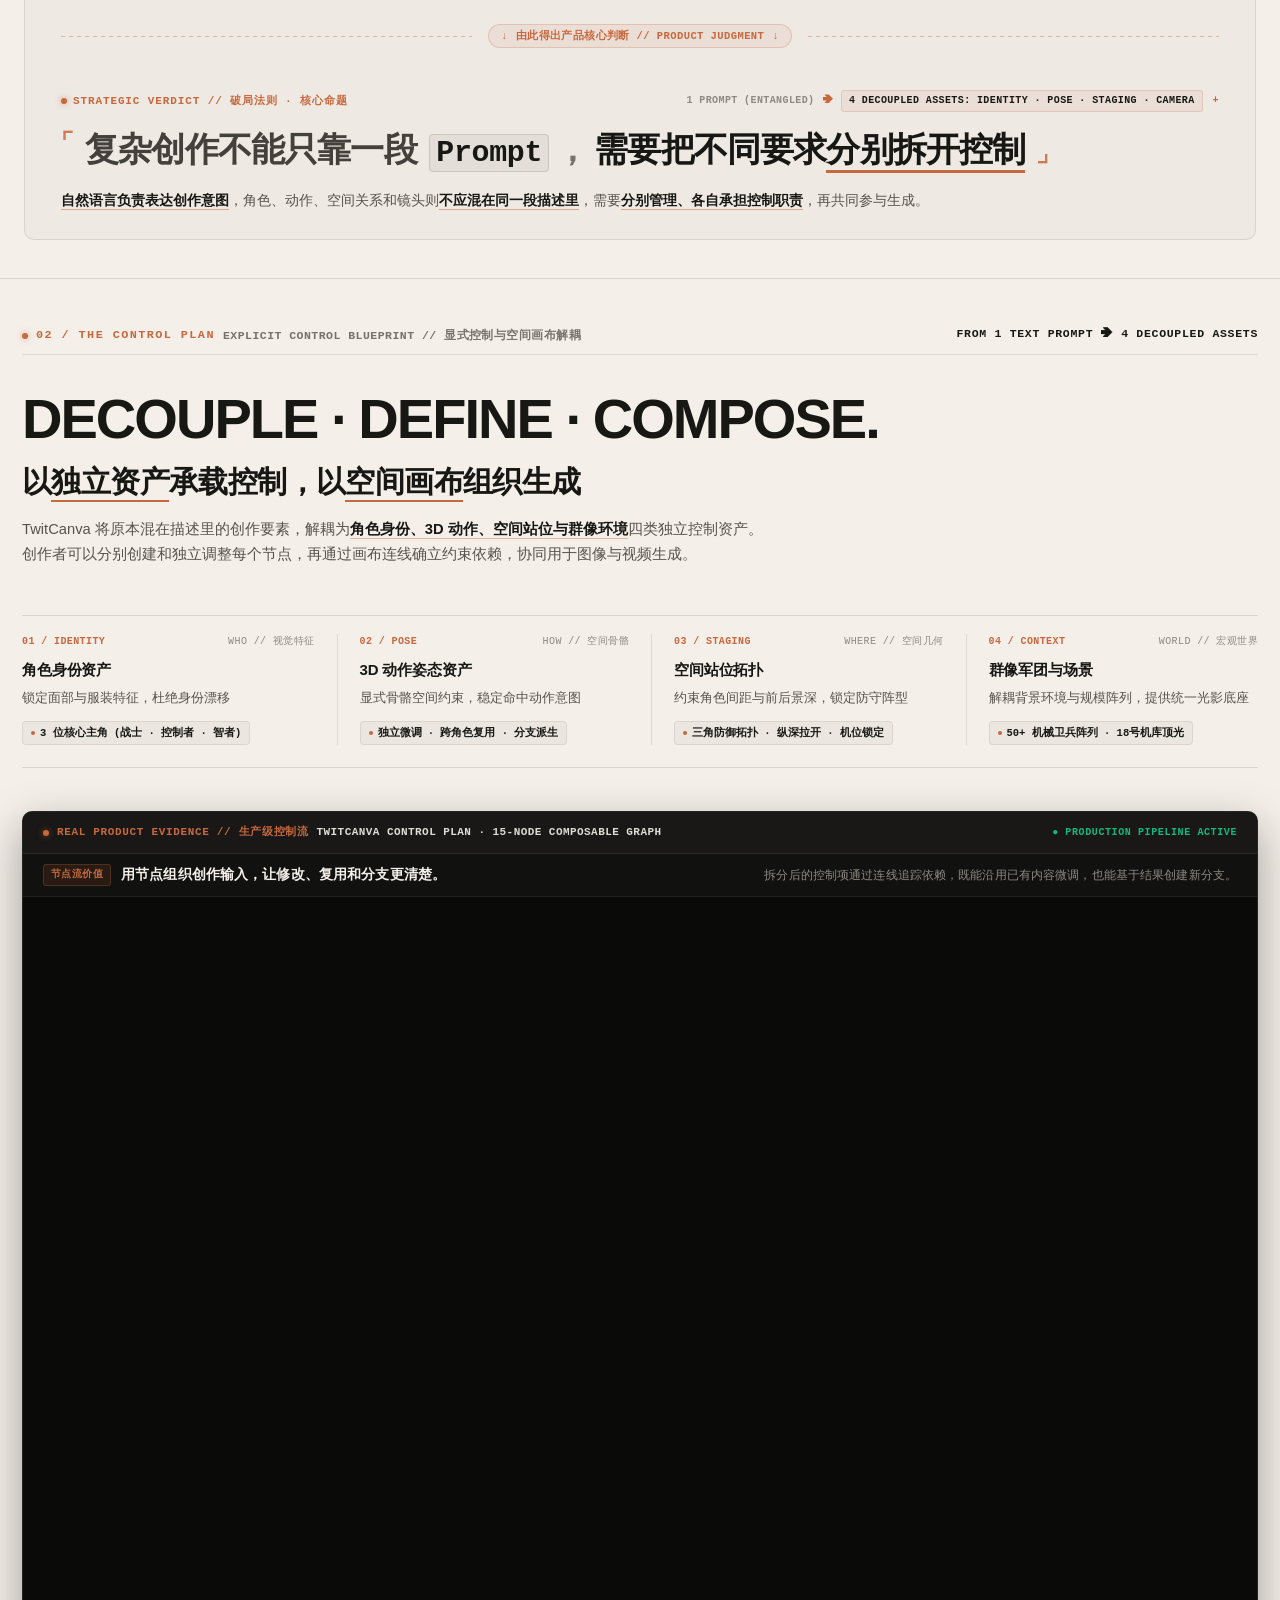
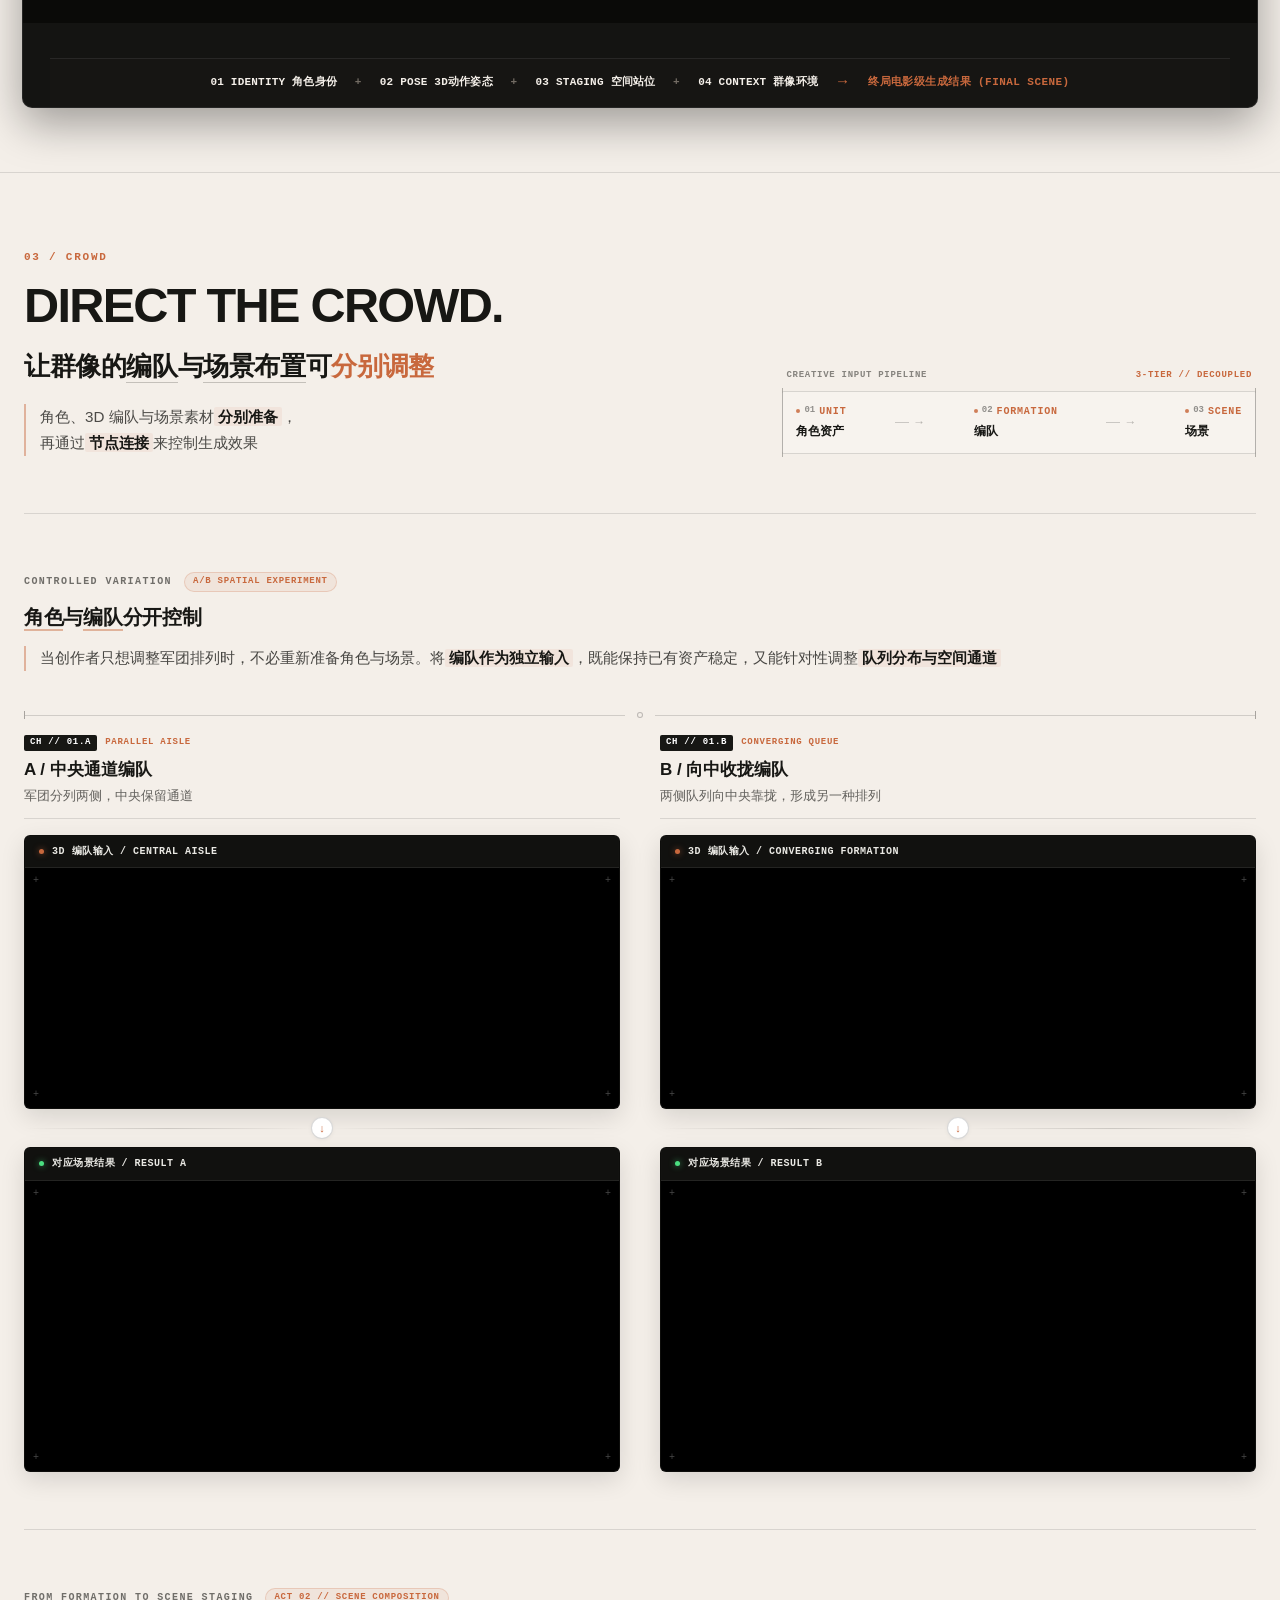
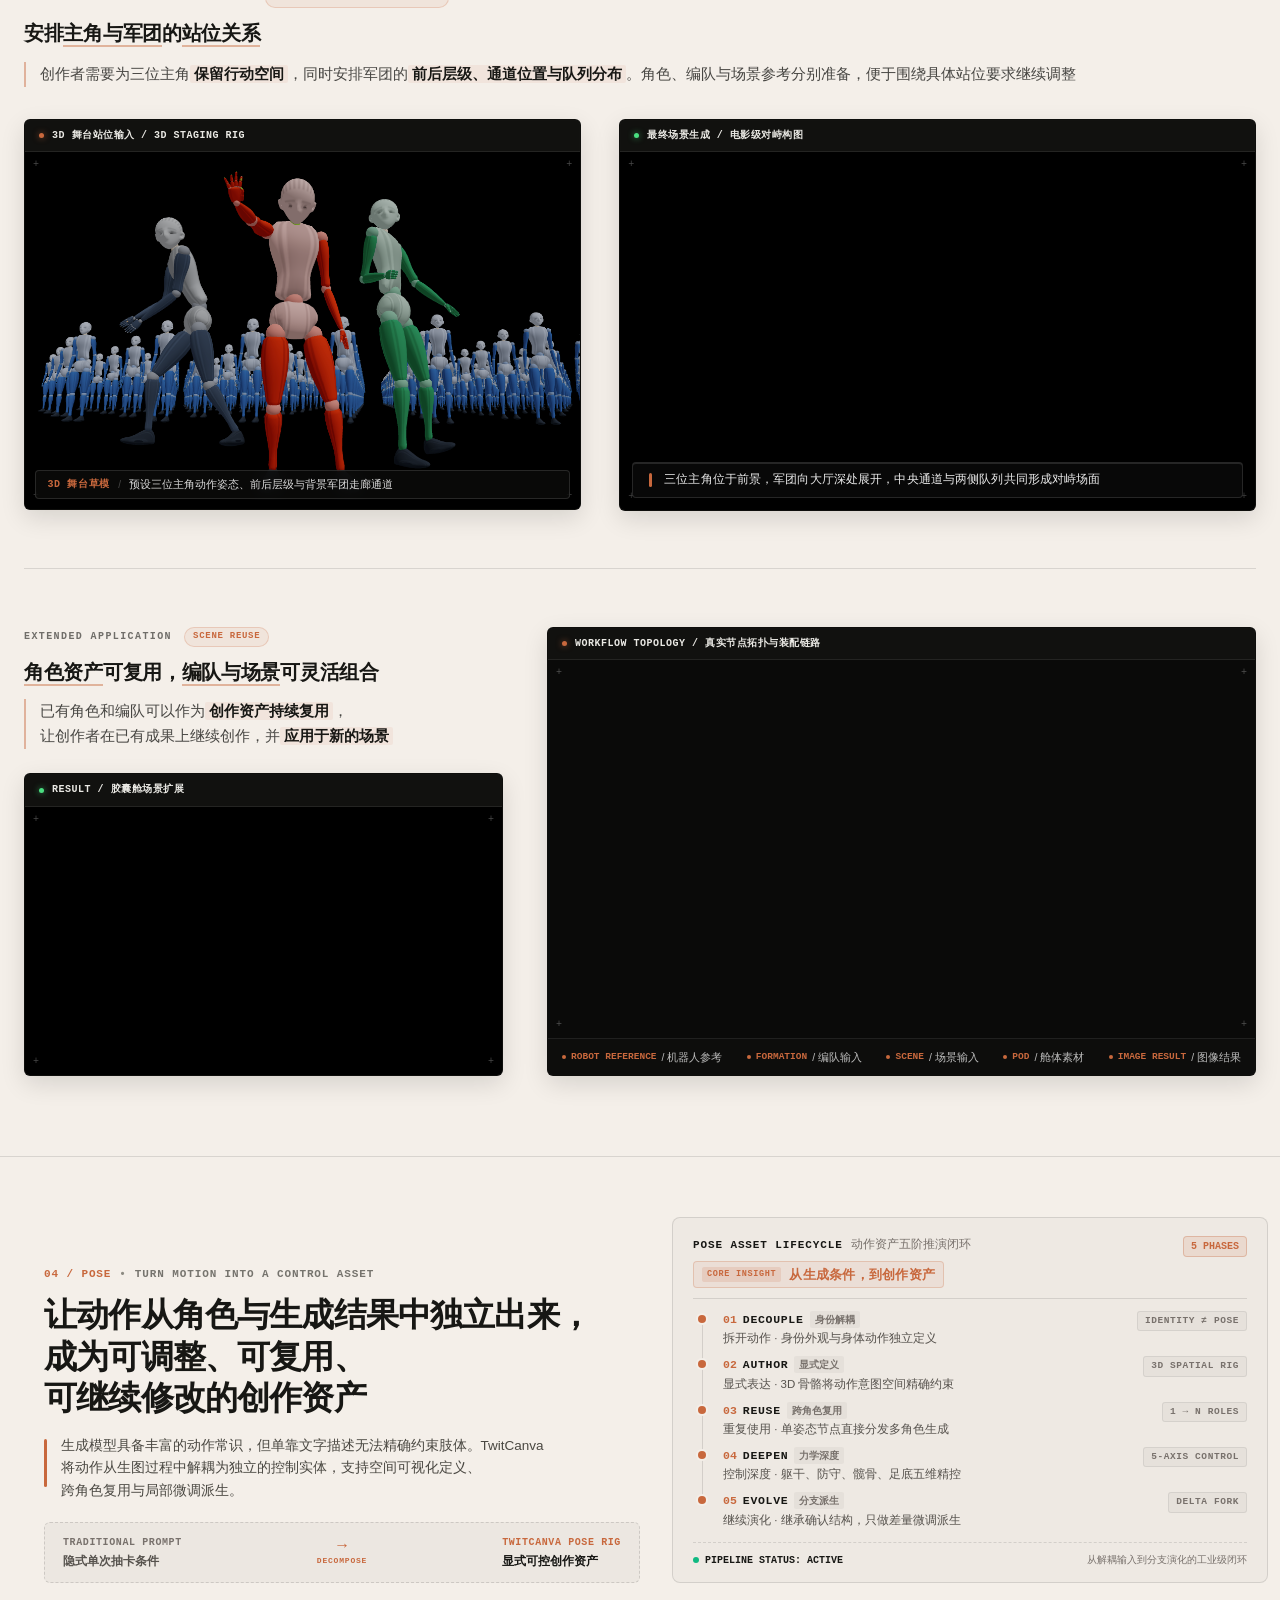
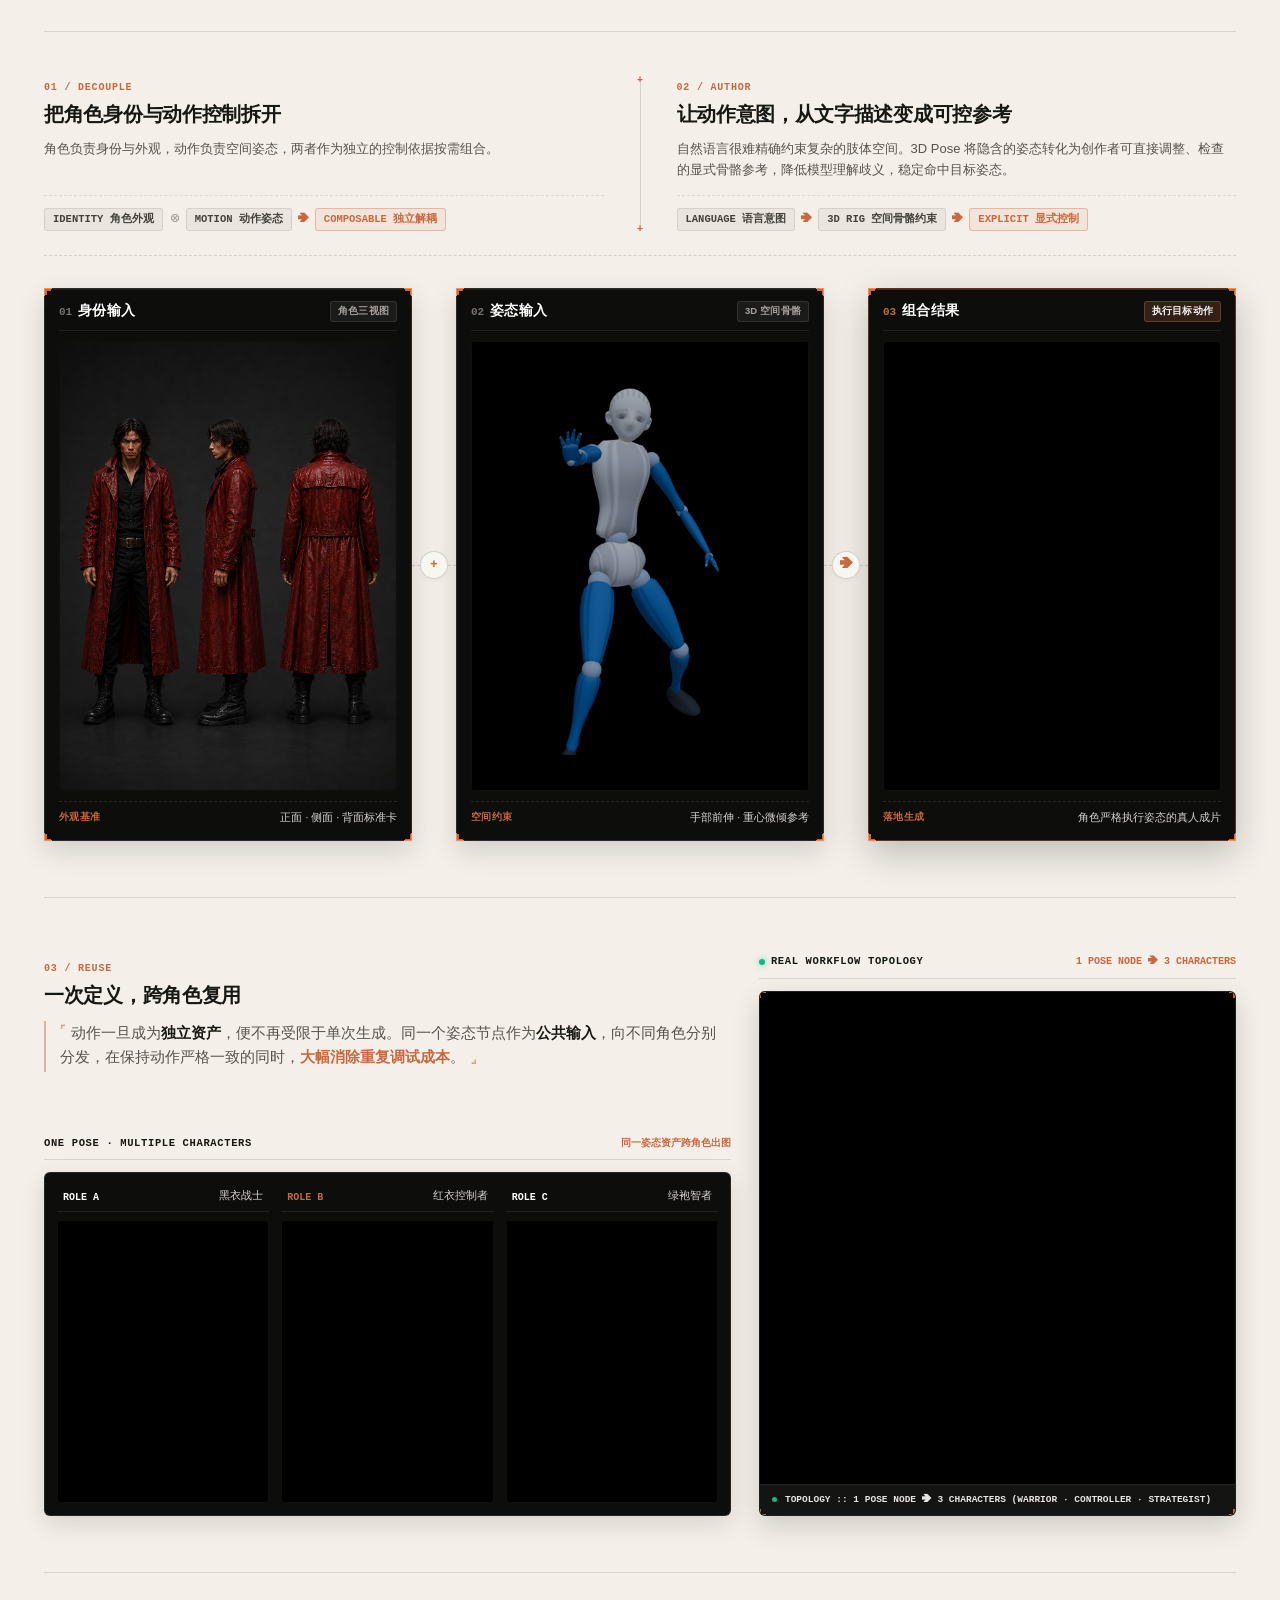
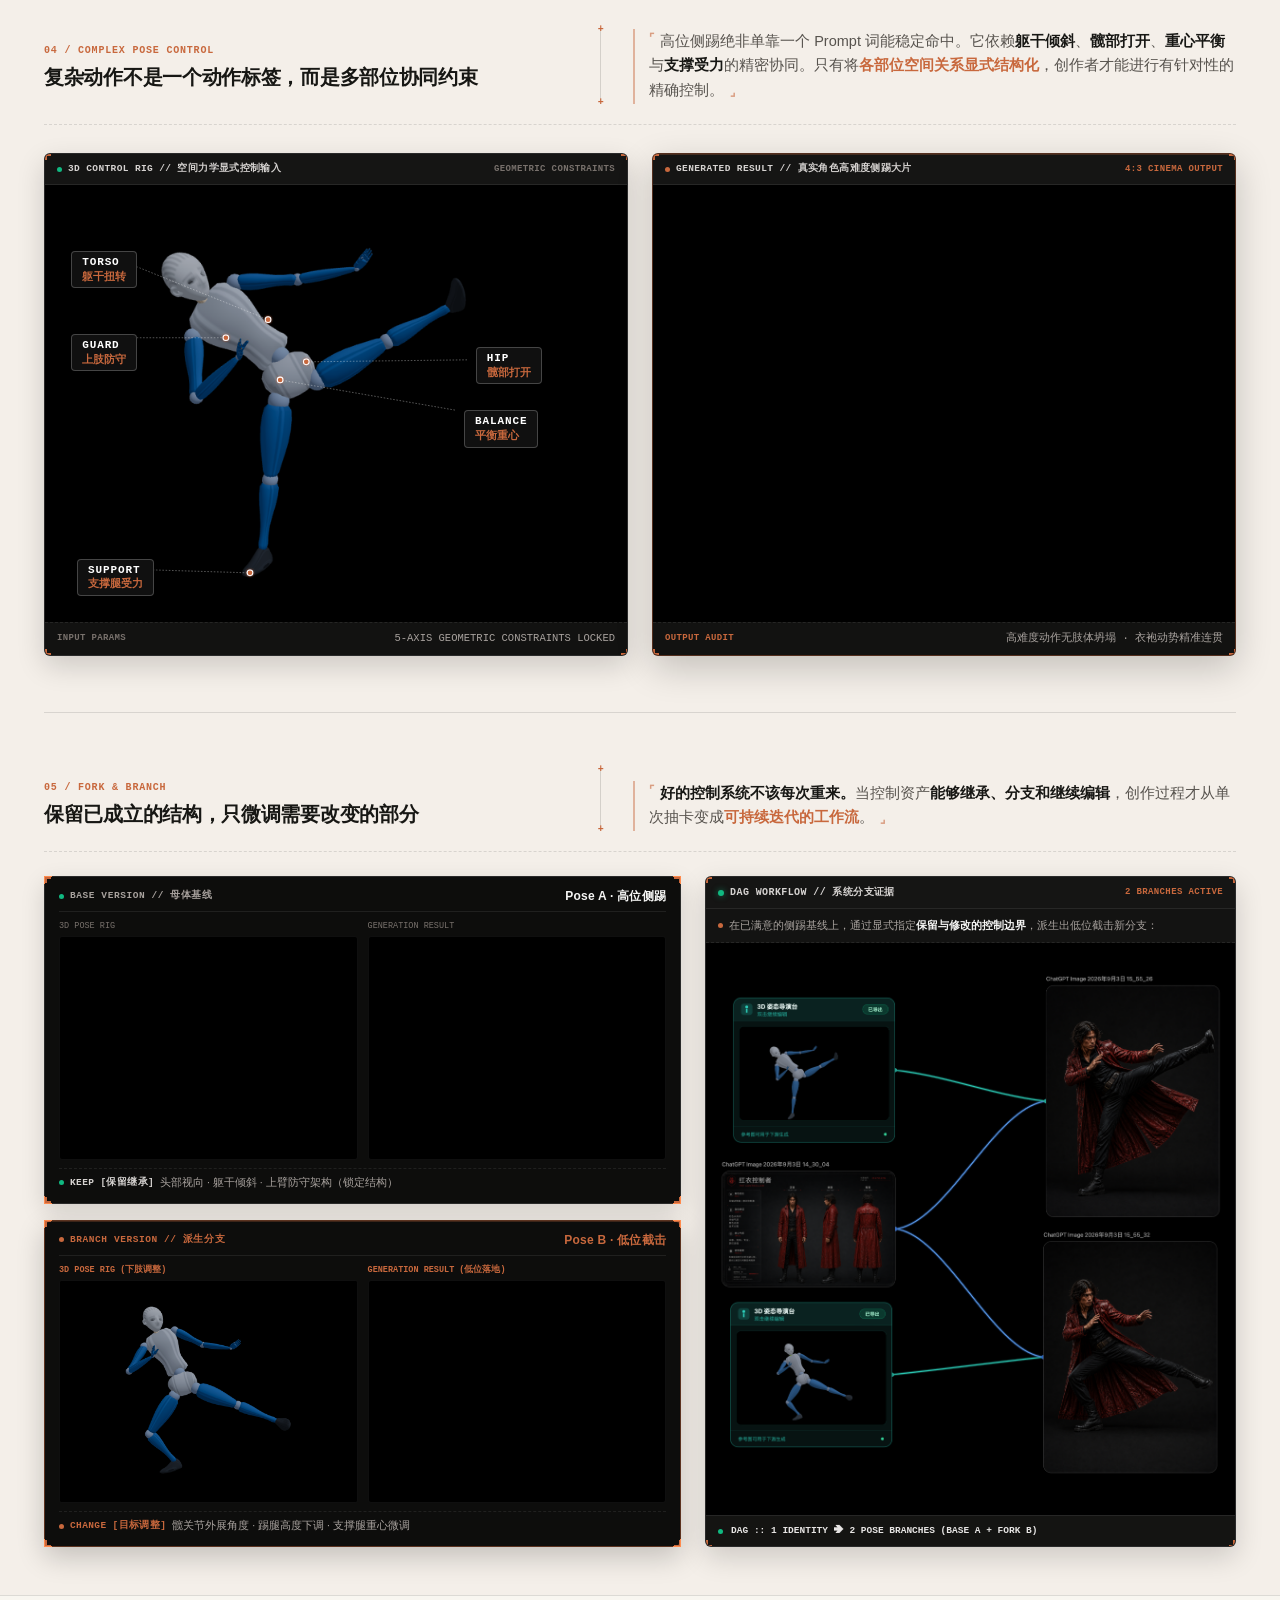
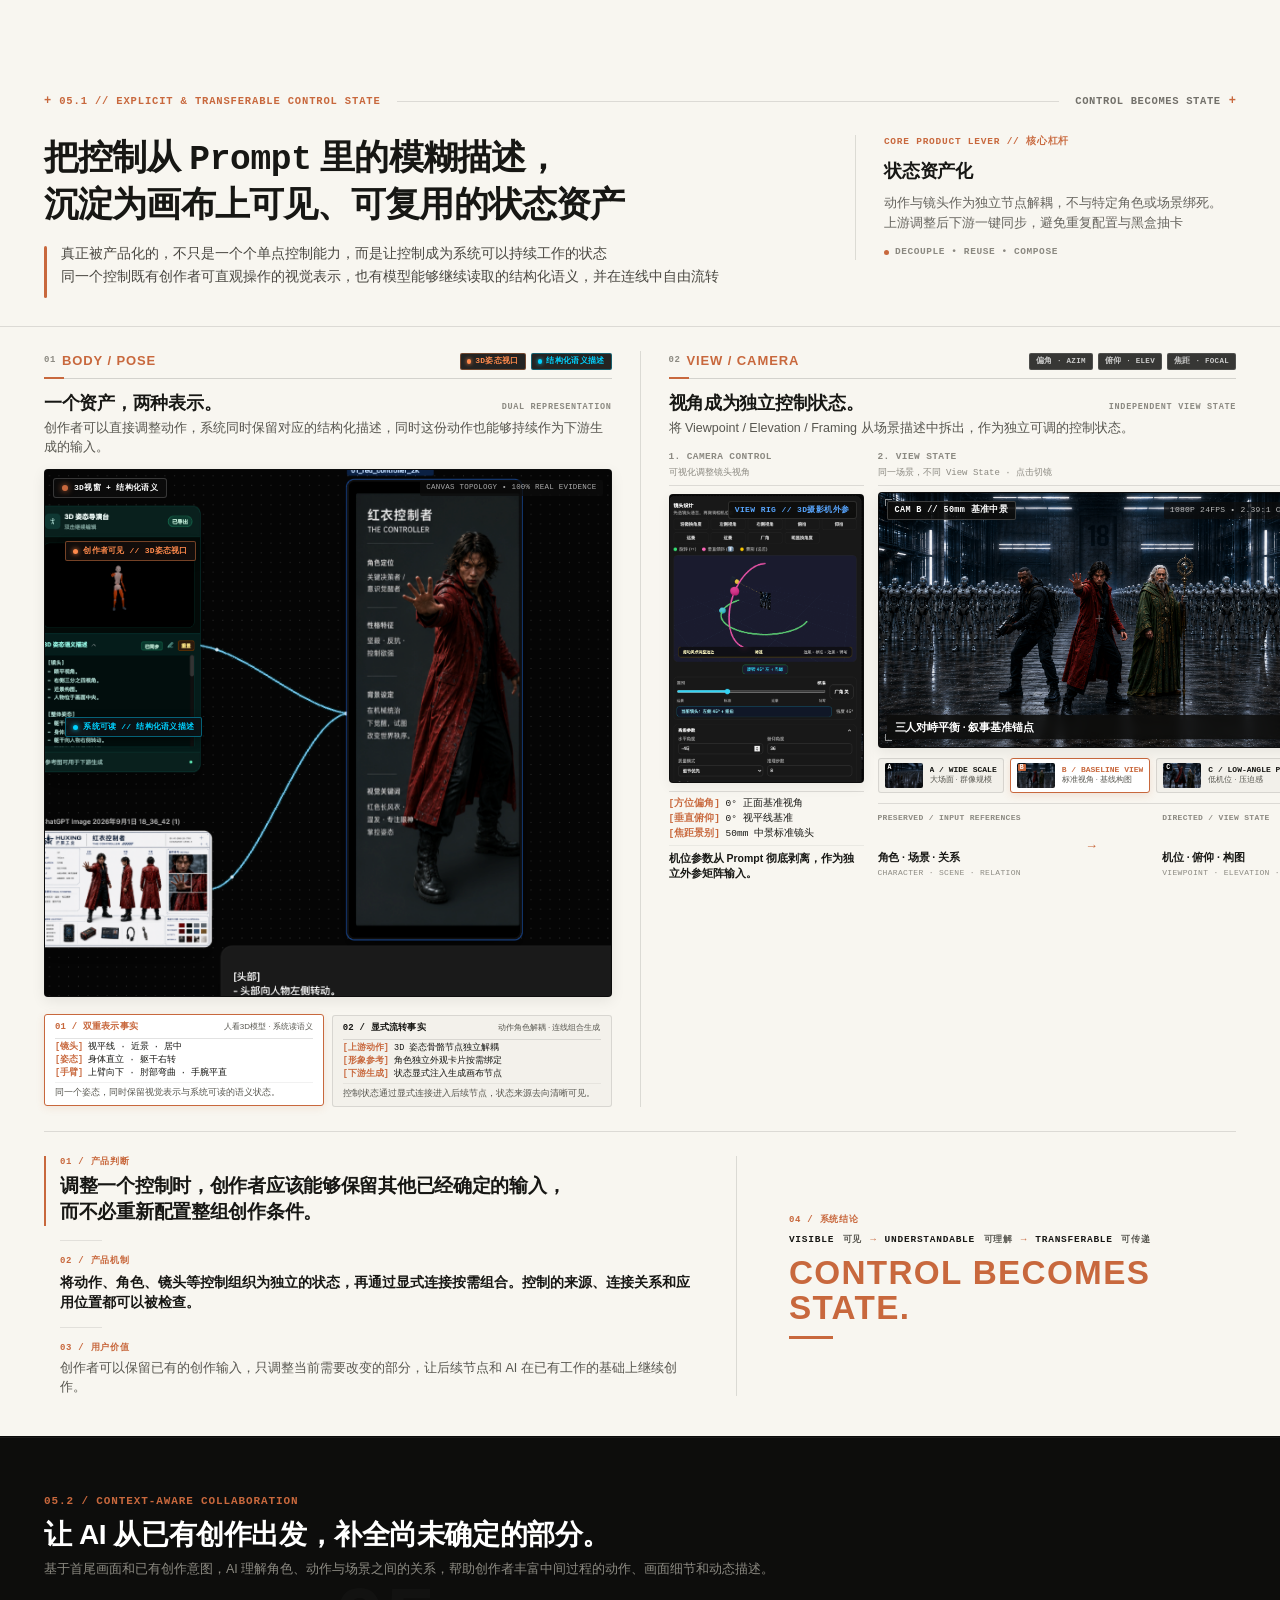
==== commit 67a80d36: "perf(hero): preload above-the-fold critical cards to eliminate DOM parse idle time" ====
--- a/index.html
+++ b/index.html
@@ -6,6 +6,11 @@
   <meta name="description" content="AI Product Build Portfolio — 把不确定性变成可以判断的证据。" />
   <meta name="theme-color" content="#f3efe8" />
   <title>AI Product Build Portfolio</title>
+  <!-- Preload above-the-fold critical hero visual cards -->
+  <link rel="preload" as="image" href="assets/images/hero-refresh/01-build.png" fetchpriority="high" />
+  <link rel="preload" as="image" href="assets/images/hero-refresh/02-systemize.png?v=20260910_hero_outline_v1" />
+  <link rel="preload" as="image" href="assets/images/hero-refresh/03-productize.png?v=20260910_hero_outline_v1" />
+  <link rel="preload" as="image" href="assets/images/hero-refresh/04-validate.png?v=20260910_hero_outline_v1" />
   <link rel="stylesheet" href="./styles.css?v=20260910_final" />
   <link rel="stylesheet" href="./css/00-global-hero-r2.css?v=20260915_profile_pill_v2" />
   <link rel="stylesheet" href="./css/06-profile-thanks.css?v=20260910_profile_bg_v1" />
